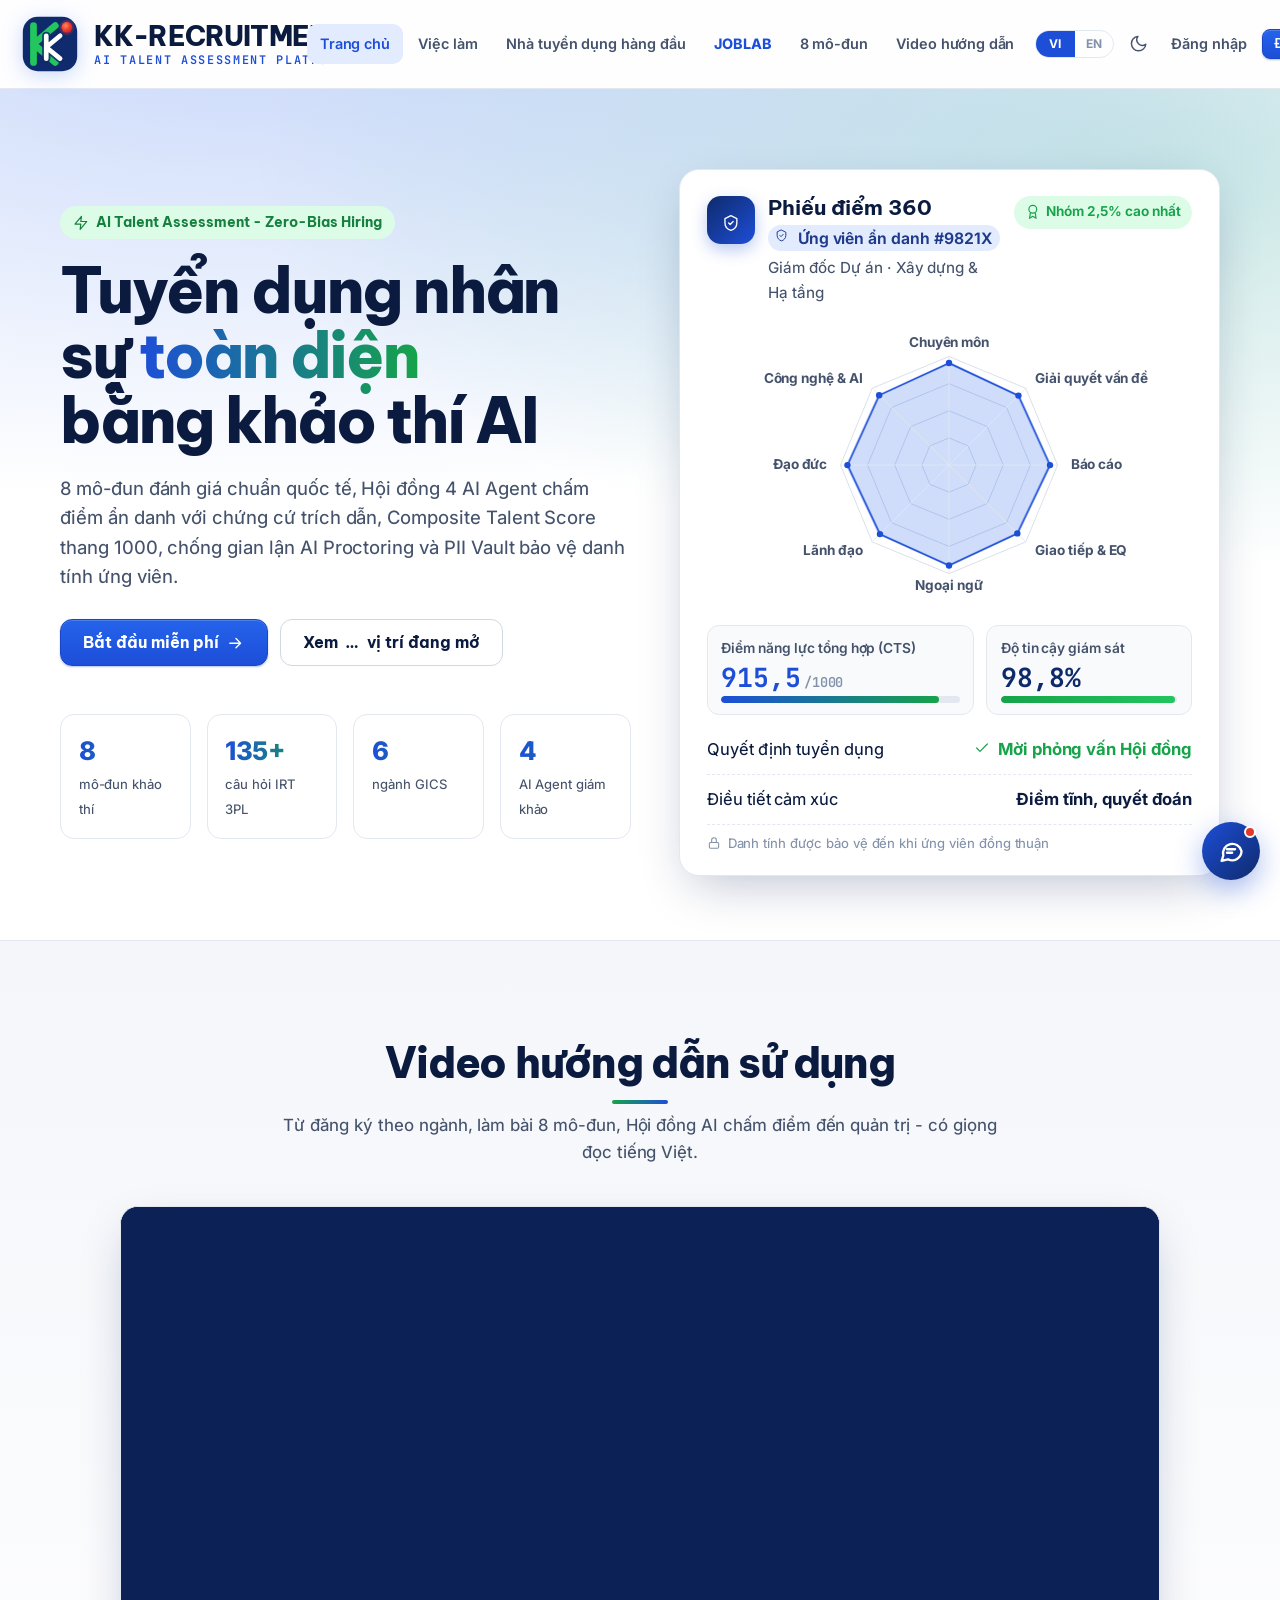
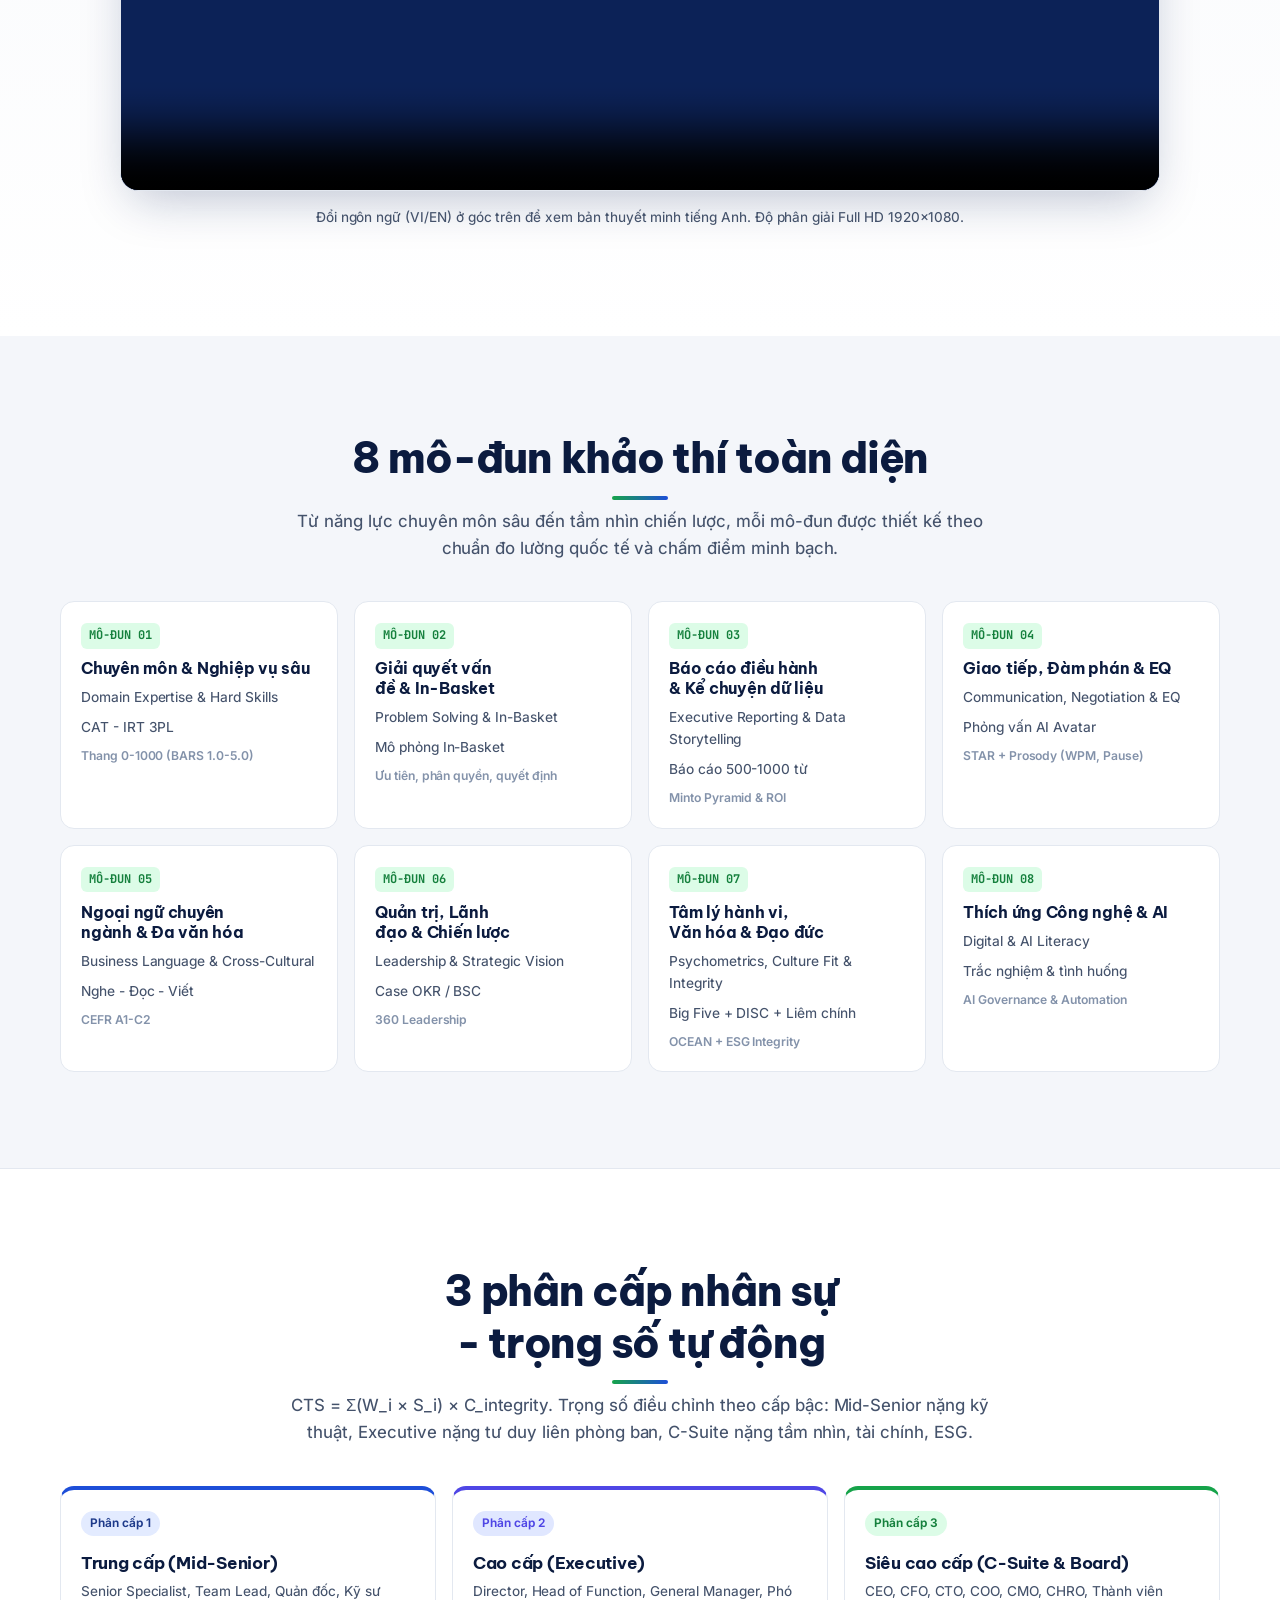
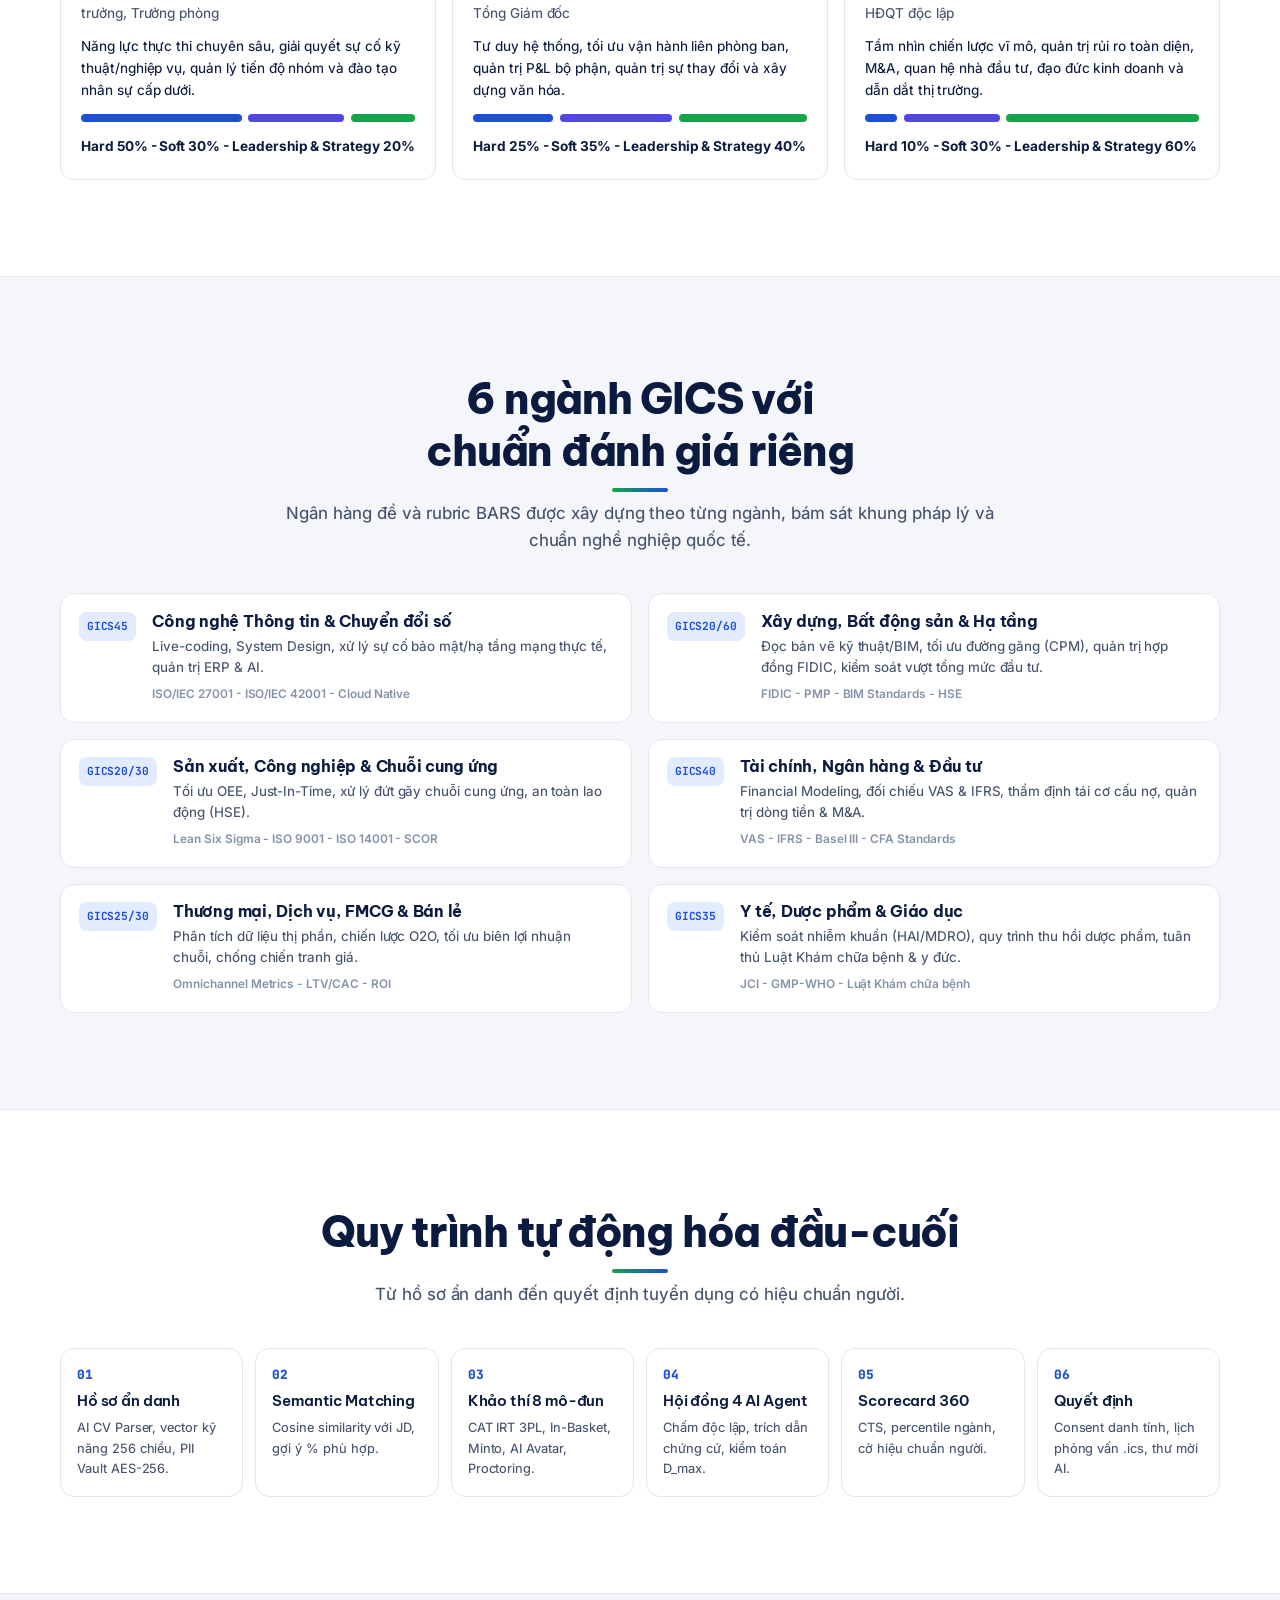
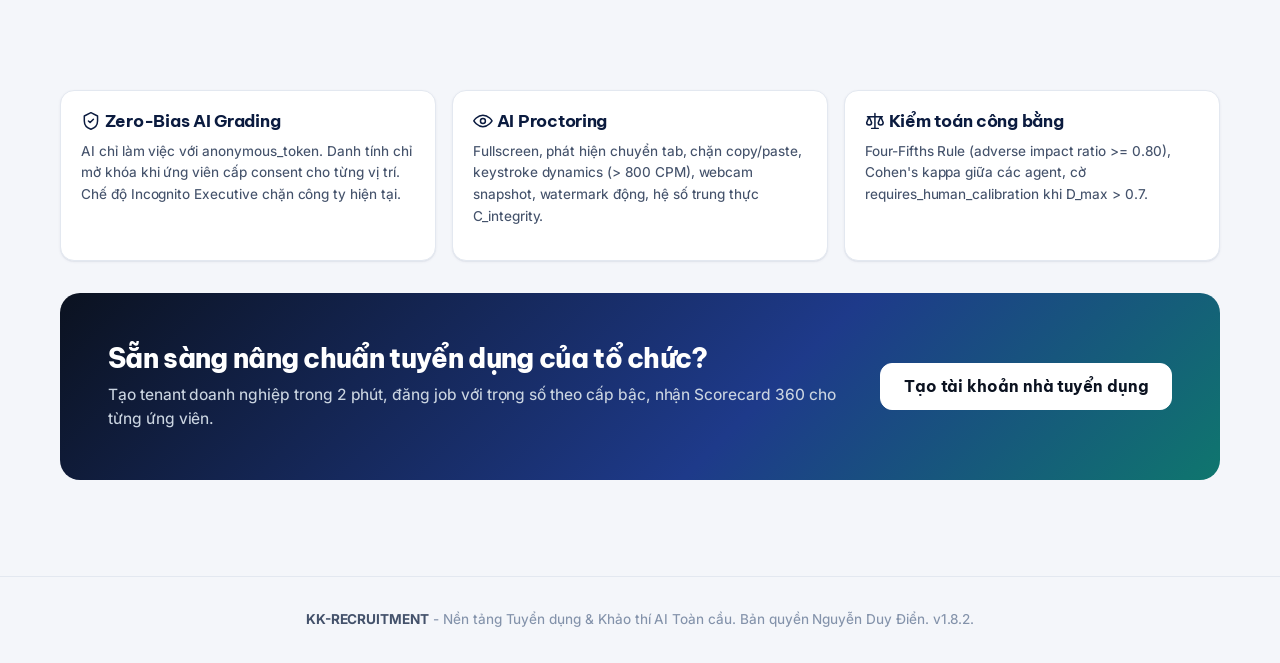
==== index.html @ b4467feb "v1.8.2: Việc làm 3 nguồn, radar 8 mô-đun, biểu đồ/ảnh không bao giờ vỡ, tải nhanh - Trang Việc làm: " ====
<!DOCTYPE html>
<!-- KK-RECRUITMENT v1.8.2 build 2026-11-06T03:45:21.347Z | 46 JS + 2 CSS + 1 vendor | 47599 dòng nguồn | Bản quyền Nguyễn Duy Điển | cloud nhiều tệp -->
<html lang="vi" data-theme="light">
<head>
<meta charset="UTF-8">
<meta name="viewport" content="width=device-width, initial-scale=1">
<meta http-equiv="Content-Security-Policy" content="default-src 'self'; script-src 'self' 'unsafe-inline' blob:; worker-src 'self' blob:; style-src 'self' 'unsafe-inline'; img-src 'self' data: blob: https://www.kk-recruit.net; media-src 'self' blob: mediastream: https://www.kk-recruit.net; connect-src 'self' https: http: wss: ws:; font-src 'self' data:; object-src 'none'; base-uri 'none'; form-action 'none';">
<meta name="description" content="KK-RECRUITMENT - Nền tảng Tuyển dụng & Khảo thí AI Toàn cầu. Bản quyền Nguyễn Duy Điển.">
<meta name="author" content="Nguyễn Duy Điển">
<meta name="kkr-version" content="1.8.2">
<title>KK-RECRUITMENT - Nền tảng Tuyển dụng & Khảo thí AI Toàn cầu</title>
<link rel="icon" href="data:image/svg+xml,%3Csvg xmlns='http://www.w3.org/2000/svg' viewBox='0 0 32 32' fill='none'%3E%3Cdefs%3E%3ClinearGradient id='kkBg' x1='0' y1='0' x2='32' y2='32'%3E%3Cstop stop-color='#0f2a6b'/%3E%3Cstop offset='1' stop-color='#1d4ed8'/%3E%3C/linearGradient%3E%3CradialGradient id='kkSun' cx='0.38' cy='0.35' r='0.75'%3E%3Cstop stop-color='#ff8a5c'/%3E%3Cstop offset='0.55' stop-color='#ef3b2d'/%3E%3Cstop offset='1' stop-color='#c81e1e'/%3E%3C/radialGradient%3E%3C/defs%3E%3Crect x='1.5' y='1.5' width='29' height='29' rx='8' fill='url(#kkBg)'/%3E%3Cpath d='M7.2 6.2v19.6M7.2 16l11.6-9.8M7.2 16l11.6 9.8' stroke='#22c55e' stroke-width='3.6' stroke-linecap='round' stroke-linejoin='round'/%3E%3Cpath d='M14 11.6v12.2M14 17.7l7.4-6.1M14 17.7l7.4 6.1' stroke='#0f2a6b' stroke-width='4.4' stroke-linecap='round' stroke-linejoin='round' opacity='.85'/%3E%3Cpath d='M14 11.6v12.2M14 17.7l7.4-6.1M14 17.7l7.4 6.1' stroke='#fff' stroke-width='2.5' stroke-linecap='round' stroke-linejoin='round'/%3E%3Ccircle cx='25' cy='7.1' r='4.1' fill='#ef4444' opacity='.22'/%3E%3Ccircle cx='25' cy='7.1' r='2.9' fill='url(#kkSun)'/%3E%3C/svg%3E">
<link rel="stylesheet" href="/assets/app.a3b4f06e4b.css">
<link rel="preload" href="/assets/app.ee334ee581.js" as="script" fetchpriority="high">
<script>try{if(localStorage.getItem('kkr_lang')==='en')document.write('<script src="/assets/i18n-en.521ce22bdd.js"><\/script>')}catch(e){}</script>
<link rel="preconnect" href="https://kk-recruit-api.onrender.com" crossorigin>
<script>window.KKR_CONFIG={"apiBase":"https://kk-recruit-api.onrender.com/api/v1","mode":"backend","source":"pages","assets":{"qaReport":"/assets/qa-report.91f6e131a7.js","employersSeed":"/assets/employers-seed.025046af1a.js","i18nEn":"/assets/i18n-en.521ce22bdd.js","chatKb":"/assets/chat-kb.e28611fb3e.js","joblabContent1":"/assets/joblab-c1.07b153739f.js","joblabContent2":"/assets/joblab-c2.8d6e58c849.js","joblabContent3":"/assets/joblab-c3.d9ebfaf2bb.js","joblabContent4":"/assets/joblab-c4.26cecbce0d.js","joblabContent5":"/assets/joblab-c5.33b745aafc.js","joblabContent6":"/assets/joblab-c6.d78e741787.js","joblabContent7":"/assets/joblab-c7.265ba3128a.js","joblabContent8":"/assets/joblab-c8.a3ae18ee99.js","joblabContent9":"/assets/joblab-c9.8425eeb9a4.js","joblabContent10":"/assets/joblab-c10.8e544879b6.js","joblabContent11":"/assets/joblab-c11.11b694db64.js","joblabContent12":"/assets/joblab-c12.7505e57605.js","joblabContent13":"/assets/joblab-c13.b724c5d63d.js","joblabContent14":"/assets/joblab-c14.c4aaebb095.js","joblabContent15":"/assets/joblab-c15.2e968da0a3.js","joblabContent16":"/assets/joblab-c16.6c046c9a1d.js","joblabRoles":{"KK-001":"6527068566","KK-002":"8df0e29f7a","KK-003":"594da3f6a4","KK-004":"367e3afbe9","KK-005":"87c353bb5e","KK-006":"8bc9a9ea8c","KK-007":"bbe7e493cb","KK-008":"c3acbfddba","KK-026":"e951fc34d7","KK-027":"b89bd3f823","KK-028":"f5d825ffe1","KK-029":"74afca624c","KK-030":"1ca0f4e2ac","KK-031":"10b026b8a2","KK-032":"dcde246430","KK-033":"1c922c4220","KK-061":"5c98609e1c","KK-062":"c83ab15de8","KK-063":"184600c5f2","KK-064":"ecc255a81d","KK-065":"b7d653e845","KK-066":"6517a6306b","KK-067":"3dd46e958f","KK-111":"696bf3f8d7","KK-112":"5cef809420","KK-113":"cd05e99881","KK-114":"c3812c0e56","KK-115":"8da9ab3e3d","KK-116":"98fe706f24","KK-141":"4ad80651c9","KK-142":"e559f2c6f2","KK-143":"b92099723f","KK-144":"b1b45fb1a8","KK-145":"44cbe123fc","KK-146":"1c2434760d","KK-171":"70086ad8b9","KK-172":"08daf2a109","KK-173":"db02925aae","KK-174":"d1fff52751","KK-175":"55b69203d3","KK-176":"e516776be4","KK-177":"7df83b5592","KK-201":"7be248322d","KK-202":"ffad5ab657","KK-203":"ed46f242c5","KK-204":"10444682f6","KK-205":"35a197dee9","KK-206":"4add9fffd5","KK-231":"047b0dc19d","KK-232":"a0b5bf6ab4","KK-233":"9ec3dba65f","KK-234":"a3316f8b44","KK-235":"67a23fe37d","KK-236":"274efe8912","KK-237":"2d6eb83995","KK-238":"f87a5b71b9","KK-286":"96252b9989","KK-287":"7eff0b2be2","KK-288":"8b0152379f","KK-289":"eaa7fb2a43","KK-290":"1ca563f61c","KK-291":"364a236efb","KK-292":"476f0ce399","KK-331":"a48c651094","KK-332":"35af84d6c9","KK-333":"4f2a2a2f4a","KK-334":"6207a2f5c3","KK-335":"3fbf2cdb57","KK-336":"78622ef59c","KK-337":"5325c75767","KK-376":"d4c2889dee","KK-377":"0c3f46ace5","KK-378":"e6db94f3df","KK-379":"b808139f5d","KK-380":"bdf978af43","KK-381":"4f96f621c4","KK-382":"57ab84018a","KK-416":"3ba7345363","KK-417":"d57a07627c","KK-418":"215396f4a3","KK-419":"ae02b35e81","KK-420":"decf72b469","KK-421":"dc2feee116","KK-422":"5090988461","KK-461":"3e6602edf5","KK-462":"18c6046b11","KK-463":"b6a0a9d490","KK-464":"d2302474a3","KK-465":"62bacb9aca","KK-466":"7a6dbfe2d3","KK-467":"a1845c203f","KK-501":"be734dd805","KK-502":"268e62bfe2","KK-503":"6a53c2a383","KK-504":"ff43264897","KK-505":"655ceeee79","KK-506":"c616c821dc","KK-507":"91b1471875","KK-536":"ab498a544f","KK-537":"9c74bf0d33","KK-538":"24654a42c6","KK-539":"7a2100f841","KK-540":"502339420e","KK-541":"d0ccb15a15","KK-542":"e5d1653fed","KK-581":"b52c525b8e","KK-582":"08bdf0c68e","KK-583":"156211cc56","KK-584":"18600df0c3","KK-585":"2ae6437e07","KK-586":"b86bc0ab31","KK-587":"cdc892615b","KK-588":"5ad4967b0a","KK-631":"200199045f","KK-632":"0755a21b78","KK-633":"84130bebe4","KK-634":"3bd4f1dc65","KK-635":"adf83a01e4","KK-636":"13d78e29d8","KK-637":"1897b6abc4","KK-638":"48be8b3f10","KK-639":"69c560662f","KK-640":"2fc1224452","KK-641":"8686b3e0db","KK-642":"6580be3041","KK-711":"b2cd364eee","KK-712":"9df81bf75c","KK-713":"5b33f23d26","KK-714":"279e6c8868","KK-715":"1db463db21","KK-716":"d8d100455f","KK-717":"b84418a96c","KK-718":"060cff5a30","KK-719":"f8a9aa7c93","KK-720":"78b4485fab","KK-721":"baac1aaf29","KK-722":"c93a0caaee","KK-791":"4abe69cb16","KK-792":"6fd6617ea2","KK-793":"71eb504150","KK-794":"9798a82a8e","KK-795":"ceeb4db8ff","KK-796":"10efa2c37c","KK-797":"1168ad7ca8","KK-798":"b65b37c580","KK-799":"d4a10c77f1","KK-800":"d6e89950d2","KK-801":"3d402e3ba3","KK-866":"e15b04cf14","KK-867":"0d4f53884e","KK-868":"38b82bf921","KK-869":"2812ef5215","KK-870":"1533335e6f","KK-871":"a95fb604b1","KK-872":"c457b3aaee","KK-873":"1e838e96f2","KK-874":"c1d9511352","KK-875":"0ad3982ad2","KK-876":"3380d2c107","KK-936":"5e73e89bba","KK-937":"c567517e2a","KK-938":"438b0e2a27","KK-939":"593f6b369d","KK-940":"5c68f99c86","KK-941":"4a477924fc","KK-942":"89399fbc03","KK-943":"1c9a7c4712","KK-944":"96b5f2a1e9","KK-945":"3885767309","KK-951":"6bcfec1e0c","KK-952":"c4d6568ba6","KK-953":"1801c887bb","KK-954":"6a42b5f992","KK-955":"7cb6188423","KK-956":"5ce33db04e","KK-957":"4521002944","KK-958":"d69b262577","KK-963":"36b49046d0","KK-964":"472bf0646b","KK-965":"5f5877645a","KK-966":"6e5b41d3f5","KK-967":"27052b170b","KK-968":"c19c03771c","KK-969":"da1dccaad3","KK-970":"608e3cdfd4","KK-975":"d8d772a757","KK-976":"645e03f8b8","KK-977":"20589e7d43","KK-978":"ac02c66213","KK-979":"151348a075","KK-980":"1ef57dd6be","KK-981":"31d79c7ebc","KK-982":"fa34c8940c","KK-987":"4a15000aac","KK-988":"559e4f5d79","KK-989":"83e5a1d837","KK-990":"0edf4d7987","KK-991":"35ceac3fea","KK-992":"5cfadd194f","KK-993":"500ff4de4f"},"livekit":"/assets/livekit.bf9c741028.js"}};</script>
</head>
<body>
<div id="app" data-prerender="vi"><header class="pub-header"><div class="inner"><a class="brand" href="#/"><svg viewBox="0 0 32 32" fill="none"><defs><linearGradient id="kkBg" x1="0" y1="0" x2="32" y2="32"><stop stop-color="#0f2a6b"></stop><stop offset="1" stop-color="#1d4ed8"></stop></linearGradient><radialGradient id="kkSun" cx="0.38" cy="0.35" r="0.75"><stop stop-color="#ff8a5c"></stop><stop offset="0.55" stop-color="#ef3b2d"></stop><stop offset="1" stop-color="#c81e1e"></stop></radialGradient></defs><rect x="1.5" y="1.5" width="29" height="29" rx="8" fill="url(#kkBg)"></rect><path d="M7.2 6.2v19.6M7.2 16l11.6-9.8M7.2 16l11.6 9.8" stroke="#22c55e" stroke-width="3.6" stroke-linecap="round" stroke-linejoin="round"></path><path d="M14 11.6v12.2M14 17.7l7.4-6.1M14 17.7l7.4 6.1" stroke="#0f2a6b" stroke-width="4.4" stroke-linecap="round" stroke-linejoin="round" opacity=".85"></path><path d="M14 11.6v12.2M14 17.7l7.4-6.1M14 17.7l7.4 6.1" stroke="#fff" stroke-width="2.5" stroke-linecap="round" stroke-linejoin="round"></path><circle cx="25" cy="7.1" r="4.1" fill="#ef4444" opacity=".22"></circle><circle cx="25" cy="7.1" r="2.9" fill="url(#kkSun)"></circle></svg><span>KK-RECRUITMENT<small>AI Talent Assessment Platform</small></span></a>
    <nav class="pub-nav"><a href="#/" data-nav="/" class="active">Trang chủ</a><a href="#/jobs" data-nav="/jobs">Việc làm</a><a href="#/employers" data-nav="/employers" class="hide-m">Nhà tuyển dụng hàng đầu</a><a href="#/joblab" data-nav="/joblab" class="pub-joblab">JOBLAB</a><a href="#/#modules" class="hide-m">8 mô-đun</a><a href="#/#guide" class="hide-m">Video hướng dẫn</a><span class="lang-toggle"><button class="active" data-lang="vi">VI</button><button class="" data-lang="en">EN</button></span><button class="icon-btn" id="theme-toggle" title="Giao diện"><svg viewBox="0 0 24 24"><path d="M21 12.8A9 9 0 1 1 11.2 3a7 7 0 0 0 9.8 9.8z"></path></svg></button><a href="#/login" data-nav="/login">Đăng nhập</a><a class="btn primary sm" href="#/register">Đăng ký</a></nav></div></header>
    <main class="pub-main" id="page"><section class="hero"><div class="container">
      <div><span class="eyebrow"><span class="ico "><svg viewBox="0 0 24 24"><path d="M13 2L3 14h9l-1 8 10-12h-9z"></path></svg></span> AI Talent Assessment - Zero-Bias Hiring</span>
        <h1>Tuyển dụng nhân sự <span>toàn diện</span> bằng khảo thí AI</h1>
        <p class="lead">8 mô-đun đánh giá chuẩn quốc tế, Hội đồng 4 AI Agent chấm điểm ẩn danh với chứng cứ trích dẫn, Composite Talent Score thang 1000, chống gian lận AI Proctoring và PII Vault bảo vệ danh tính ứng viên.</p>
        <div class="row"><a class="btn primary lg" href="#/register">Bắt đầu miễn phí <span class="ico "><svg viewBox="0 0 24 24"><path d="M5 12h14M13 6l6 6-6 6"></path></svg></span></a><a class="btn lg" href="#/jobs" id="ld-jobs-btn">Xem việc làm từ <em id="ld-jobs-n" class="ld-n">100</em> nhà tuyển dụng</a></div>
        <div class="stats-strip"><div class="stat"><b>8</b><span>mô-đun khảo thí</span></div><div class="stat"><b><em id="ld-items-n" class="ld-n">135</em>+</b><span>câu hỏi IRT 3PL</span></div><div class="stat"><b>6</b><span>ngành GICS</span></div><div class="stat"><b>4</b><span>AI Agent giám khảo</span></div></div></div>
      <div class="hero-visual"><div class="hero-card hc2">
        <div class="hc-head"><span class="hc-av"><span class="ico "><svg viewBox="0 0 24 24"><path d="M12 2l8 4v6c0 5-3.5 8.5-8 10-4.5-1.5-8-5-8-10V6z"></path><path d="M9 12l2 2 4-4"></path></svg></span></span><div class="hc-id"><b>Phiếu điểm 360</b><span class="hc-who"><span class="anon-tag" title="Mã ẩn danh (bảo vệ danh tính): CAND_ANON_9821X"><span class="ico"><svg viewBox="0 0 24 24"><path d="M12 2l8 4v6c0 5-3.5 8.5-8 10-4.5-1.5-8-5-8-10V6z"></path><path d="M9 12l2 2 4-4"></path></svg></span>Ứng viên ẩn danh #9821X</span></span><span class="hc-role">Giám đốc Dự án · Xây dựng &amp; Hạ tầng</span></div><span class="badge green hc-top"><span class="ico "><svg viewBox="0 0 24 24"><circle cx="12" cy="8" r="6"></circle><path d="M8.2 13.9L7 22l5-3 5 3-1.2-8.1"></path></svg></span> Nhóm 2,5% cao nhất</span></div>
        <div class="hc-radar"><svg class="radar" viewBox="-68 -23 476 385" width="100%" role="img"><polygon class="grid" points="170,136 194,146 204,170 194,194 170,204 146,194 136,170 146,146"></polygon><polygon class="grid" points="170,102 218.1,121.9 238,170 218.1,218.1 170,238 121.9,218.1 102,170 121.9,121.9"></polygon><polygon class="grid" points="170,68 242.1,97.9 272,170 242.1,242.1 170,272 97.9,242.1 68,170 97.9,97.9"></polygon><polygon class="grid" points="170,34 266.2,73.8 306,170 266.2,266.2 170,306 73.8,266.2 34,170 73.8,73.8"></polygon><polygon class="area" style="transform-origin:170px 170px" points="170,42.2 257,83 296.5,170 255.6,255.6 170,295.8 83.5,256.5 42.8,170 82.5,82.5"></polygon><g class="rx" tabindex="0" style="--d:0ms" aria-label="Chuyên môn: 940"><title>Chuyên môn: 940 / 1000</title><line class="axis" x1="170" y1="170" x2="170" y2="34"></line><circle class="halo" cx="170" cy="42.2" r="4"></circle><circle class="dot" cx="170" cy="42.2" r="4"></circle><text class="lbl" x="170" y="17.7" text-anchor="middle" dominant-baseline="middle">Chuyên môn</text><text class="val" x="170" y="31.2" text-anchor="middle">940</text></g><g class="rx" tabindex="0" style="--d:70ms" aria-label="Giải quyết vấn đề: 905"><title>Giải quyết vấn đề: 905 / 1000</title><line class="axis" x1="170" y1="170" x2="266.2" y2="73.8"></line><circle class="halo" cx="257" cy="83" r="4"></circle><circle class="dot" cx="257" cy="83" r="4"></circle><text class="lbl" x="277.7" y="62.3" text-anchor="start" dominant-baseline="middle">Giải quyết vấn đề</text><text class="val" x="257" y="72" text-anchor="middle">905</text></g><g class="rx" tabindex="0" style="--d:140ms" aria-label="Báo cáo: 930"><title>Báo cáo: 930 / 1000</title><line class="axis" x1="170" y1="170" x2="306" y2="170"></line><circle class="halo" cx="296.5" cy="170" r="4"></circle><circle class="dot" cx="296.5" cy="170" r="4"></circle><text class="lbl" x="322.3" y="170" text-anchor="start" dominant-baseline="middle">Báo cáo</text><text class="val" x="296.5" y="159" text-anchor="middle">930</text></g><g class="rx" tabindex="0" style="--d:210ms" aria-label="Giao tiếp &amp; EQ: 890"><title>Giao tiếp &amp; EQ: 890 / 1000</title><line class="axis" x1="170" y1="170" x2="266.2" y2="266.2"></line><circle class="halo" cx="255.6" cy="255.6" r="4"></circle><circle class="dot" cx="255.6" cy="255.6" r="4"></circle><text class="lbl" x="277.7" y="277.7" text-anchor="start" dominant-baseline="middle">Giao tiếp &amp; EQ</text><text class="val" x="255.6" y="244.6" text-anchor="middle">890</text></g><g class="rx" tabindex="0" style="--d:280ms" aria-label="Ngoại ngữ: 925"><title>Ngoại ngữ: 925 / 1000</title><line class="axis" x1="170" y1="170" x2="170" y2="306"></line><circle class="halo" cx="170" cy="295.8" r="4"></circle><circle class="dot" cx="170" cy="295.8" r="4"></circle><text class="lbl" x="170" y="322.3" text-anchor="middle" dominant-baseline="middle">Ngoại ngữ</text><text class="val" x="170" y="284.8" text-anchor="middle">925</text></g><g class="rx" tabindex="0" style="--d:350ms" aria-label="Lãnh đạo: 900"><title>Lãnh đạo: 900 / 1000</title><line class="axis" x1="170" y1="170" x2="73.8" y2="266.2"></line><circle class="halo" cx="83.5" cy="256.5" r="4"></circle><circle class="dot" cx="83.5" cy="256.5" r="4"></circle><text class="lbl" x="62.3" y="277.7" text-anchor="end" dominant-baseline="middle">Lãnh đạo</text><text class="val" x="83.5" y="245.5" text-anchor="middle">900</text></g><g class="rx" tabindex="0" style="--d:420ms" aria-label="Đạo đức: 935"><title>Đạo đức: 935 / 1000</title><line class="axis" x1="170" y1="170" x2="34" y2="170"></line><circle class="halo" cx="42.8" cy="170" r="4"></circle><circle class="dot" cx="42.8" cy="170" r="4"></circle><text class="lbl" x="17.7" y="170" text-anchor="end" dominant-baseline="middle">Đạo đức</text><text class="val" x="42.8" y="159" text-anchor="middle">935</text></g><g class="rx" tabindex="0" style="--d:490ms" aria-label="Công nghệ &amp; AI: 910"><title>Công nghệ &amp; AI: 910 / 1000</title><line class="axis" x1="170" y1="170" x2="73.8" y2="73.8"></line><circle class="halo" cx="82.5" cy="82.5" r="4"></circle><circle class="dot" cx="82.5" cy="82.5" r="4"></circle><text class="lbl" x="62.3" y="62.3" text-anchor="end" dominant-baseline="middle">Công nghệ &amp; AI</text><text class="val" x="82.5" y="71.5" text-anchor="middle">910</text></g></svg></div>
        <div class="hc-kpis">
          <div class="hc-kpi main"><span>Điểm năng lực tổng hợp (CTS)</span><b>915,5<small>/1000</small></b><i class="hc-bar"><em style="width:91.55%"></em></i></div>
          <div class="hc-kpi"><span>Độ tin cậy giám sát</span><b>98,8%</b><i class="hc-bar ok"><em style="width:98.8%"></em></i></div>
        </div>
        <div class="mini-row"><span>Quyết định tuyển dụng</span><b class="hc-chip"><span class="ico "><svg viewBox="0 0 24 24"><path d="M20 6L9 17l-5-5"></path></svg></span> Mời phỏng vấn Hội đồng</b></div>
        <div class="mini-row"><span>Điều tiết cảm xúc</span><b>Điềm tĩnh, quyết đoán</b></div>
        <div class="hc-foot"><span class="ico "><svg viewBox="0 0 24 24"><rect x="4" y="11" width="16" height="10" rx="2"></rect><path d="M8 11V7a4 4 0 0 1 8 0v4"></path></svg></span> Danh tính được bảo vệ đến khi ứng viên đồng thuận</div></div></div></div></section>
    <section class="section guide-sec" id="guide"><div class="container"><div class="section-head"><h2>Video hướng dẫn sử dụng</h2><p>Từ đăng ký theo ngành, làm bài 8 mô-đun, Hội đồng AI chấm điểm đến quản trị - có giọng đọc tiếng Việt.</p></div>
      <div class="guide-video"><video controls="" preload="none" playsinline="" poster="https://www.kk-recruit.net/videos/kk-guide-poster-vi.jpg" src="https://www.kk-recruit.net/videos/kk-recruitment-guide-vi.mp4"></video></div>
      <p class="small muted center mt">Đổi ngôn ngữ (VI/EN) ở góc trên để xem bản thuyết minh tiếng Anh. Độ phân giải Full HD 1920x1080.</p></div></section>
    <section class="section" id="modules"><div class="container"><div class="section-head"><h2>8 mô-đun khảo thí toàn diện</h2><p>Từ năng lực chuyên môn sâu đến tầm nhìn chiến lược, mỗi mô-đun được thiết kế theo chuẩn đo lường quốc tế và chấm điểm minh bạch.</p></div>
      <div class="grid c4"><div class="module-card"><span class="num">MÔ-ĐUN 01</span><h3>Chuyên môn &amp; Nghiệp vụ sâu</h3><p>Domain Expertise &amp; Hard Skills</p><p>CAT - IRT 3PL</p><div class="meta">Thang 0-1000 (BARS 1.0-5.0)</div></div><div class="module-card"><span class="num">MÔ-ĐUN 02</span><h3>Giải quyết vấn đề &amp; In-Basket</h3><p>Problem Solving &amp; In-Basket</p><p>Mô phỏng In-Basket</p><div class="meta">Ưu tiên, phân quyền, quyết định</div></div><div class="module-card"><span class="num">MÔ-ĐUN 03</span><h3>Báo cáo điều hành &amp; Kể chuyện dữ liệu</h3><p>Executive Reporting &amp; Data Storytelling</p><p>Báo cáo 500-1000 từ</p><div class="meta">Minto Pyramid &amp; ROI</div></div><div class="module-card"><span class="num">MÔ-ĐUN 04</span><h3>Giao tiếp, Đàm phán &amp; EQ</h3><p>Communication, Negotiation &amp; EQ</p><p>Phỏng vấn AI Avatar</p><div class="meta">STAR + Prosody (WPM, Pause)</div></div><div class="module-card"><span class="num">MÔ-ĐUN 05</span><h3>Ngoại ngữ chuyên ngành &amp; Đa văn hóa</h3><p>Business Language &amp; Cross-Cultural</p><p>Nghe - Đọc - Viết</p><div class="meta">CEFR A1-C2</div></div><div class="module-card"><span class="num">MÔ-ĐUN 06</span><h3>Quản trị, Lãnh đạo &amp; Chiến lược</h3><p>Leadership &amp; Strategic Vision</p><p>Case OKR / BSC</p><div class="meta">360 Leadership</div></div><div class="module-card"><span class="num">MÔ-ĐUN 07</span><h3>Tâm lý hành vi, Văn hóa &amp; Đạo đức</h3><p>Psychometrics, Culture Fit &amp; Integrity</p><p>Big Five + DISC + Liêm chính</p><div class="meta">OCEAN + ESG Integrity</div></div><div class="module-card"><span class="num">MÔ-ĐUN 08</span><h3>Thích ứng Công nghệ &amp; AI</h3><p>Digital &amp; AI Literacy</p><p>Trắc nghiệm &amp; tình huống</p><div class="meta">AI Governance &amp; Automation</div></div></div></div></section>
    <section class="section alt"><div class="container"><div class="section-head"><h2>3 phân cấp nhân sự - trọng số tự động</h2><p>CTS = Σ(W_i × S_i) × C_integrity. Trọng số điều chỉnh theo cấp bậc: Mid-Senior nặng kỹ thuật, Executive nặng tư duy liên phòng ban, C-Suite nặng tầm nhìn, tài chính, ESG.</p></div>
      <div class="grid c3"><div class="tier-card t1"><span class="badge blue">Phân cấp 1</span><h3 class="mt">Trung cấp (Mid-Senior)</h3><p class="small muted">Senior Specialist, Team Lead, Quản đốc, Kỹ sư trưởng, Trưởng phòng</p><p class="small">Năng lực thực thi chuyên sâu, giải quyết sự cố kỹ thuật/nghiệp vụ, quản lý tiến độ nhóm và đào tạo nhân sự cấp dưới.</p><div class="mix"><span class="h" style="flex:50"></span><span class="s" style="flex:30"></span><span class="l" style="flex:20"></span></div><b class="small">Hard 50% - Soft 30% - Leadership &amp; Strategy 20%</b></div><div class="tier-card t2"><span class="badge indigo">Phân cấp 2</span><h3 class="mt">Cao cấp (Executive)</h3><p class="small muted">Director, Head of Function, General Manager, Phó Tổng Giám đốc</p><p class="small">Tư duy hệ thống, tối ưu vận hành liên phòng ban, quản trị P&amp;L bộ phận, quản trị sự thay đổi và xây dựng văn hóa.</p><div class="mix"><span class="h" style="flex:25"></span><span class="s" style="flex:35"></span><span class="l" style="flex:40"></span></div><b class="small">Hard 25% - Soft 35% - Leadership &amp; Strategy 40%</b></div><div class="tier-card t3"><span class="badge teal">Phân cấp 3</span><h3 class="mt">Siêu cao cấp (C-Suite &amp; Board)</h3><p class="small muted">CEO, CFO, CTO, COO, CMO, CHRO, Thành viên HĐQT độc lập</p><p class="small">Tầm nhìn chiến lược vĩ mô, quản trị rủi ro toàn diện, M&amp;A, quan hệ nhà đầu tư, đạo đức kinh doanh và dẫn dắt thị trường.</p><div class="mix"><span class="h" style="flex:10"></span><span class="s" style="flex:30"></span><span class="l" style="flex:60"></span></div><b class="small">Hard 10% - Soft 30% - Leadership &amp; Strategy 60%</b></div></div></div></section>
    <section class="section"><div class="container"><div class="section-head"><h2>6 ngành GICS với chuẩn đánh giá riêng</h2><p>Ngân hàng đề và rubric BARS được xây dựng theo từng ngành, bám sát khung pháp lý và chuẩn nghề nghiệp quốc tế.</p></div>
      <div class="grid c2"><div class="industry-card"><span class="code">GICS45</span><div><h3>Công nghệ Thông tin &amp; Chuyển đổi số</h3><p>Live-coding, System Design, xử lý sự cố bảo mật/hạ tầng mạng thực tế, quản trị ERP &amp; AI.</p><div class="std">ISO/IEC 27001 - ISO/IEC 42001 - Cloud Native</div></div></div><div class="industry-card"><span class="code">GICS20/60</span><div><h3>Xây dựng, Bất động sản &amp; Hạ tầng</h3><p>Đọc bản vẽ kỹ thuật/BIM, tối ưu đường găng (CPM), quản trị hợp đồng FIDIC, kiểm soát vượt tổng mức đầu tư.</p><div class="std">FIDIC - PMP - BIM Standards - HSE</div></div></div><div class="industry-card"><span class="code">GICS20/30</span><div><h3>Sản xuất, Công nghiệp &amp; Chuỗi cung ứng</h3><p>Tối ưu OEE, Just-In-Time, xử lý đứt gãy chuỗi cung ứng, an toàn lao động (HSE).</p><div class="std">Lean Six Sigma - ISO 9001 - ISO 14001 - SCOR</div></div></div><div class="industry-card"><span class="code">GICS40</span><div><h3>Tài chính, Ngân hàng &amp; Đầu tư</h3><p>Financial Modeling, đối chiếu VAS &amp; IFRS, thẩm định tái cơ cấu nợ, quản trị dòng tiền &amp; M&amp;A.</p><div class="std">VAS - IFRS - Basel III - CFA Standards</div></div></div><div class="industry-card"><span class="code">GICS25/30</span><div><h3>Thương mại, Dịch vụ, FMCG &amp; Bán lẻ</h3><p>Phân tích dữ liệu thị phần, chiến lược O2O, tối ưu biên lợi nhuận chuỗi, chống chiến tranh giá.</p><div class="std">Omnichannel Metrics - LTV/CAC - ROI</div></div></div><div class="industry-card"><span class="code">GICS35</span><div><h3>Y tế, Dược phẩm &amp; Giáo dục</h3><p>Kiểm soát nhiễm khuẩn (HAI/MDRO), quy trình thu hồi dược phẩm, tuân thủ Luật Khám chữa bệnh &amp; y đức.</p><div class="std">JCI - GMP-WHO - Luật Khám chữa bệnh</div></div></div></div></div></section>
    <section class="section alt"><div class="container"><div class="section-head"><h2>Quy trình tự động hóa đầu-cuối</h2><p>Từ hồ sơ ẩn danh đến quyết định tuyển dụng có hiệu chuẩn người.</p></div>
      <div class="steps"><div class="step"><h4>Hồ sơ ẩn danh</h4><p>AI CV Parser, vector kỹ năng 256 chiều, PII Vault AES-256.</p></div><div class="step"><h4>Semantic Matching</h4><p>Cosine similarity với JD, gợi ý % phù hợp.</p></div><div class="step"><h4>Khảo thí 8 mô-đun</h4><p>CAT IRT 3PL, In-Basket, Minto, AI Avatar, Proctoring.</p></div><div class="step"><h4>Hội đồng 4 AI Agent</h4><p>Chấm độc lập, trích dẫn chứng cứ, kiểm toán D_max.</p></div><div class="step"><h4>Scorecard 360</h4><p>CTS, percentile ngành, cờ hiệu chuẩn người.</p></div><div class="step"><h4>Quyết định</h4><p>Consent danh tính, lịch phỏng vấn .ics, thư mời AI.</p></div></div></div></section>
    <section class="section"><div class="container"><div class="grid c3"><div class="card"><h3><span class="ico "><svg viewBox="0 0 24 24"><path d="M12 2l8 4v6c0 5-3.5 8.5-8 10-4.5-1.5-8-5-8-10V6z"></path><path d="M9 12l2 2 4-4"></path></svg></span> Zero-Bias AI Grading</h3><p class="small muted">AI chỉ làm việc với anonymous_token. Danh tính chỉ mở khóa khi ứng viên cấp consent cho từng vị trí. Chế độ Incognito Executive chặn công ty hiện tại.</p></div><div class="card"><h3><span class="ico "><svg viewBox="0 0 24 24"><path d="M1 12s4-7 11-7 11 7 11 7-4 7-11 7S1 12 1 12z"></path><circle cx="12" cy="12" r="3"></circle></svg></span> AI Proctoring</h3><p class="small muted">Fullscreen, phát hiện chuyển tab, chặn copy/paste, keystroke dynamics (&gt; 800 CPM), webcam snapshot, watermark động, hệ số trung thực C_integrity.</p></div><div class="card"><h3><span class="ico "><svg viewBox="0 0 24 24"><path d="M12 3v18M3 7h18M5 7l-3 7a3 3 0 0 0 6 0L5 7zM19 7l-3 7a3 3 0 0 0 6 0l-3-7M8 21h8"></path></svg></span> Kiểm toán công bằng</h3><p class="small muted">Four-Fifths Rule (adverse impact ratio &gt;= 0.80), Cohen's kappa giữa các agent, cờ requires_human_calibration khi D_max &gt; 0.7.</p></div></div>
      <div class="cta mt2"><div><h2>Sẵn sàng nâng chuẩn tuyển dụng của tổ chức?</h2><p>Tạo tenant doanh nghiệp trong 2 phút, đăng job với trọng số theo cấp bậc, nhận Scorecard 360 cho từng ứng viên.</p></div><a class="btn lg" href="#/register">Tạo tài khoản nhà tuyển dụng</a></div></div></section></main>
    <footer class="pub-footer"><b>KK-RECRUITMENT</b> - Nền tảng Tuyển dụng &amp; Khảo thí AI Toàn cầu. Bản quyền Nguyễn Duy Điển. v1.8.2.</footer></div>
<script>(function(){try{var d=document.documentElement,t=localStorage.getItem('kkr_theme');if(t)d.setAttribute('data-theme',t);var h=location.hash||'',l=localStorage.getItem('kkr_lang')||'vi';if((h&&h!=='#'&&h!=='#/'&&h.indexOf('#/?')!==0)||l!=='vi'||location.pathname.length>1){var a=document.getElementById('app');a.removeAttribute('data-prerender');a.innerHTML="<div class=\"loader-wrap\"><div class=\"loader-box\"><div class=\"spinner\"></div><div class=\"loader-msg\">Đang khởi động KK-RECRUITMENT... / Starting KK-RECRUITMENT...</div></div></div>";}}catch(e){}})();</script>
<noscript><div class="container narrow"><div class="card"><h2>Cần bật JavaScript / JavaScript required</h2><p>KK-RECRUITMENT là ứng dụng web chạy hoàn toàn trên trình duyệt. KK-RECRUITMENT runs entirely in your browser.</p></div></div></noscript>

<script src="/assets/app.ee334ee581.js" fetchpriority="high"></script>
<script>if('serviceWorker' in navigator&&location.protocol==='https:')addEventListener('load',function(){navigator.serviceWorker.register('/sw.js').catch(function(){})});</script>
</body>
</html>
---- assets/app.a3b4f06e4b.css ----
@font-face{font-family:Be Vietnam Pro;font-style:normal;font-display:swap;font-weight:500;src:url(fonts/f0.86341610cb.woff2) format("woff2");unicode-range:U+0102-0103,U+0110-0111,U+0128-0129,U+0168-0169,U+01A0-01A1,U+01AF-01B0,U+0300-0301,U+0303-0304,U+0308-0309,U+0323,U+0329,U+1EA0-1EF9,U+20AB}@font-face{font-family:Be Vietnam Pro;font-style:normal;font-display:swap;font-weight:500;src:url(fonts/f1.b621f77d35.woff2) format("woff2");unicode-range:U+0000-00FF,U+0131,U+0152-0153,U+02BB-02BC,U+02C6,U+02DA,U+02DC,U+0304,U+0308,U+0329,U+2000-206F,U+20AC,U+2122,U+2191,U+2193,U+2212,U+2215,U+FEFF,U+FFFD}@font-face{font-family:Be Vietnam Pro;font-style:normal;font-display:swap;font-weight:600;src:url(fonts/f2.97658c6f9a.woff2) format("woff2");unicode-range:U+0102-0103,U+0110-0111,U+0128-0129,U+0168-0169,U+01A0-01A1,U+01AF-01B0,U+0300-0301,U+0303-0304,U+0308-0309,U+0323,U+0329,U+1EA0-1EF9,U+20AB}@font-face{font-family:Be Vietnam Pro;font-style:normal;font-display:swap;font-weight:600;src:url(fonts/f3.9503dec2a7.woff2) format("woff2");unicode-range:U+0000-00FF,U+0131,U+0152-0153,U+02BB-02BC,U+02C6,U+02DA,U+02DC,U+0304,U+0308,U+0329,U+2000-206F,U+20AC,U+2122,U+2191,U+2193,U+2212,U+2215,U+FEFF,U+FFFD}@font-face{font-family:Be Vietnam Pro;font-style:normal;font-display:swap;font-weight:700;src:url(fonts/f4.4f58af2d1c.woff2) format("woff2");unicode-range:U+0102-0103,U+0110-0111,U+0128-0129,U+0168-0169,U+01A0-01A1,U+01AF-01B0,U+0300-0301,U+0303-0304,U+0308-0309,U+0323,U+0329,U+1EA0-1EF9,U+20AB}@font-face{font-family:Be Vietnam Pro;font-style:normal;font-display:swap;font-weight:700;src:url(fonts/f5.a193dd8769.woff2) format("woff2");unicode-range:U+0000-00FF,U+0131,U+0152-0153,U+02BB-02BC,U+02C6,U+02DA,U+02DC,U+0304,U+0308,U+0329,U+2000-206F,U+20AC,U+2122,U+2191,U+2193,U+2212,U+2215,U+FEFF,U+FFFD}@font-face{font-family:Be Vietnam Pro;font-style:normal;font-display:swap;font-weight:800;src:url(fonts/f6.26b241d1d5.woff2) format("woff2");unicode-range:U+0102-0103,U+0110-0111,U+0128-0129,U+0168-0169,U+01A0-01A1,U+01AF-01B0,U+0300-0301,U+0303-0304,U+0308-0309,U+0323,U+0329,U+1EA0-1EF9,U+20AB}@font-face{font-family:Be Vietnam Pro;font-style:normal;font-display:swap;font-weight:800;src:url(fonts/f7.7c5d087118.woff2) format("woff2");unicode-range:U+0000-00FF,U+0131,U+0152-0153,U+02BB-02BC,U+02C6,U+02DA,U+02DC,U+0304,U+0308,U+0329,U+2000-206F,U+20AC,U+2122,U+2191,U+2193,U+2212,U+2215,U+FEFF,U+FFFD}@font-face{font-family:Inter;font-style:normal;font-display:swap;font-weight:100 900;src:url(fonts/f8.5c66f9e07e.woff2) format("woff2");unicode-range:U+0102-0103,U+0110-0111,U+0128-0129,U+0168-0169,U+01A0-01A1,U+01AF-01B0,U+0300-0301,U+0303-0304,U+0308-0309,U+0323,U+0329,U+1EA0-1EF9,U+20AB}@font-face{font-family:JetBrains Mono;font-style:normal;font-display:swap;font-weight:100 800;src:url(fonts/f9.2288795da8.woff2) format("woff2");unicode-range:U+0102-0103,U+0110-0111,U+0128-0129,U+0168-0169,U+01A0-01A1,U+01AF-01B0,U+0300-0301,U+0303-0304,U+0308-0309,U+0323,U+0329,U+1EA0-1EF9,U+20AB}@font-face{font-family:Inter;font-style:normal;font-display:swap;font-weight:100 900;src:url(fonts/f10.3100e775e8.woff2) format("woff2");unicode-range:U+0000-00FF,U+0131,U+0152-0153,U+02BB-02BC,U+02C6,U+02DA,U+02DC,U+0304,U+0308,U+0329,U+2000-206F,U+20AC,U+2122,U+2191,U+2193,U+2212,U+2215,U+FEFF,U+FFFD}@font-face{font-family:JetBrains Mono;font-style:normal;font-display:swap;font-weight:100 800;src:url(fonts/f11.18be452724.woff2) format("woff2");unicode-range:U+0000-00FF,U+0131,U+0152-0153,U+02BB-02BC,U+02C6,U+02DA,U+02DC,U+0304,U+0308,U+0329,U+2000-206F,U+20AC,U+2122,U+2191,U+2193,U+2212,U+2215,U+FEFF,U+FFFD}:root{--font-head: "Be Vietnam Pro", "Inter", -apple-system, BlinkMacSystemFont, "Segoe UI", Roboto, Arial, sans-serif;--font: "Inter", "Be Vietnam Pro", -apple-system, BlinkMacSystemFont, "Segoe UI", Roboto, "Helvetica Neue", Arial, "Noto Sans", sans-serif;--mono: "JetBrains Mono", ui-monospace, SFMono-Regular, Menlo, Consolas, monospace;--bg: #f3f5f9;--bg2: #ffffff;--bg3: #eef1f6;--surface: #ffffff;--surface2: #f7f9fc;--text: #0f172a;--text2: #475569;--text3: #94a3b8;--border: #e2e8f0;--border2: #cbd5e1;--primary: #1d4ed8;--primary2: #2563eb;--primary-soft: #dbeafe;--primary-text: #1e40af;--accent: #0d9488;--accent-soft: #ccfbf1;--accent-text: #0f766e;--indigo: #4f46e5;--indigo-soft: #e0e7ff;--purple: #7c3aed;--purple-soft: #ede9fe;--amber: #d97706;--amber-soft: #fef3c7;--red: #dc2626;--red-soft: #fee2e2;--green: #16a34a;--green-soft: #dcfce7;--sidebar: #0b1220;--sidebar-text: #cbd5e1;--sidebar-active: rgba(59, 130, 246, .18);--shadow: 0 1px 2px rgba(15, 23, 42, .05), 0 4px 16px rgba(15, 23, 42, .06);--shadow-lg: 0 10px 40px rgba(15, 23, 42, .15);--radius: 12px;--radius-sm: 8px;--radius-lg: 18px;--nav-w: 256px;--head-h: 64px}:root[data-theme=dark]{--bg: #0b1220;--bg2: #111a2e;--bg3: #0f172a;--surface: #131c31;--surface2: #182341;--text: #e5e9f2;--text2: #a3b0c6;--text3: #6b7a94;--border: #243049;--border2: #324161;--primary: #3b82f6;--primary2: #60a5fa;--primary-soft: rgba(59, 130, 246, .16);--primary-text: #93c5fd;--accent: #14b8a6;--accent-soft: rgba(20, 184, 166, .16);--accent-text: #5eead4;--indigo: #818cf8;--indigo-soft: rgba(129, 140, 248, .16);--purple: #a78bfa;--purple-soft: rgba(167, 139, 250, .16);--amber: #fbbf24;--amber-soft: rgba(251, 191, 36, .14);--red: #f87171;--red-soft: rgba(248, 113, 113, .14);--green: #4ade80;--green-soft: rgba(74, 222, 128, .14);--sidebar: #070d1a;--sidebar-text: #aab6cc;--sidebar-active: rgba(96, 165, 250, .16);--shadow: 0 1px 2px rgba(0, 0, 0, .4), 0 4px 16px rgba(0, 0, 0, .35);--shadow-lg: 0 10px 40px rgba(0, 0, 0, .6)}*{box-sizing:border-box}html,body{margin:0;padding:0}body{font-family:var(--font);background:var(--bg);color:var(--text);font-size:14.5px;line-height:1.55;-webkit-font-smoothing:antialiased;transition:background .2s,color .2s}a{color:var(--primary);text-decoration:none}a:hover{text-decoration:underline}h1,h2,h3,h4{margin:0 0 .5rem;line-height:1.25;letter-spacing:-.01em}h1{font-size:1.65rem;font-weight:700}h2{font-size:1.25rem;font-weight:650}h3{font-size:1.05rem;font-weight:650}h4{font-size:.95rem;font-weight:600}p{margin:0 0 .75rem}img,svg{max-width:100%}button{font-family:inherit}::selection{background:var(--primary-soft)}.muted{color:var(--text2)}.small{font-size:.85rem}.mono{font-family:var(--mono);font-size:.85em}.right{text-align:right}.center{text-align:center}.nowrap{white-space:nowrap}.mt{margin-top:1rem}.mt2{margin-top:2rem}.mb{margin-bottom:1rem}.mb0{margin-bottom:0}.row{display:flex;gap:.75rem;align-items:center;flex-wrap:wrap}.row.between{justify-content:space-between}.row.end{justify-content:flex-end}.col{display:flex;flex-direction:column;gap:.75rem}.grid{display:grid;gap:1rem}.grid.c2{grid-template-columns:repeat(2,1fr)}.grid.c3{grid-template-columns:repeat(3,1fr)}.grid.c4{grid-template-columns:repeat(4,1fr)}.grid.auto{grid-template-columns:repeat(auto-fill,minmax(280px,1fr))}.hidden{display:none!important}.ico{display:inline-flex;width:1.15em;height:1.15em;vertical-align:-.2em}.ico svg{width:100%;height:100%;fill:none;stroke:currentColor;stroke-width:1.8;stroke-linecap:round;stroke-linejoin:round}.ico.lg{width:1.6em;height:1.6em}.btn{display:inline-flex;align-items:center;gap:.45rem;padding:.55rem 1rem;border-radius:var(--radius-sm);border:1px solid var(--border2);background:var(--surface);color:var(--text);font-weight:600;font-size:.9rem;cursor:pointer;transition:all .15s;white-space:nowrap;text-decoration:none!important;line-height:1.2}.btn:hover{border-color:var(--primary);color:var(--primary);background:var(--surface2)}.btn.primary{background:var(--primary);border-color:var(--primary);color:#fff}.btn.primary:hover{background:var(--primary2);color:#fff}.btn.accent:hover{filter:brightness(1.08);color:#fff}.btn.danger{background:var(--red);border-color:var(--red);color:#fff}.btn.danger:hover{filter:brightness(1.08);color:#fff}.btn.ghost{background:transparent;border-color:transparent;color:var(--text2)}.btn.ghost:hover{background:var(--surface2);color:var(--text)}.btn.outline{background:transparent}.btn.sm{padding:.35rem .7rem;font-size:.82rem}.btn.lg{padding:.8rem 1.4rem;font-size:1rem}.btn.block{width:100%;justify-content:center}.btn:disabled{opacity:.5;cursor:not-allowed}.icon-btn{background:transparent;border:1px solid transparent;border-radius:var(--radius-sm);padding:.4rem;cursor:pointer;color:var(--text2);display:inline-flex}.icon-btn:hover{background:var(--surface2);color:var(--text);border-color:var(--border)}.icon-btn .ico,.icon-btn svg{width:1.2rem;height:1.2rem}.icon-btn svg{fill:none;stroke:currentColor;stroke-width:1.8;stroke-linecap:round;stroke-linejoin:round}.field{display:flex;flex-direction:column;gap:.35rem;margin-bottom:.9rem}.field .label{font-size:.82rem;font-weight:600;color:var(--text2)}.field .hint{font-size:.78rem;color:var(--text3)}.input,textarea.input,select.input{width:100%;padding:.6rem .8rem;border:1px solid var(--border2);border-radius:var(--radius-sm);background:var(--surface);color:var(--text);font-size:.92rem;font-family:inherit;transition:border .15s,box-shadow .15s}.input:focus{outline:none;border-color:var(--primary);box-shadow:0 0 0 3px var(--primary-soft)}textarea.input{min-height:110px;resize:vertical;line-height:1.5}.input.mono{font-family:var(--mono)}.check{display:flex;align-items:center;gap:.5rem;font-size:.9rem;cursor:pointer}.check input{width:1.05rem;height:1.05rem;accent-color:var(--primary)}.form-grid{display:grid;grid-template-columns:1fr 1fr;gap:0 1rem}.pw-meter{height:5px;border-radius:3px;background:var(--bg3);overflow:hidden}.pw-meter div{height:100%;transition:width .2s;background:var(--red)}.pw-meter div.s3{background:var(--amber)}.pw-meter div.s4,.pw-meter div.s5{background:var(--green)}.otp{letter-spacing:.5em;font-size:1.4rem;text-align:center;font-family:var(--mono)}.card{background:var(--surface);border:1px solid var(--border);border-radius:var(--radius);box-shadow:var(--shadow);padding:1.25rem}.card.flat{box-shadow:none}.card.pad0{padding:0}.card.sm{padding:.9rem 1rem}.card-head{display:flex;justify-content:space-between;align-items:center;margin-bottom:1rem;gap:1rem}.card-head h3{margin:0}.kpi{display:flex;gap:.9rem;align-items:center;background:var(--surface);border:1px solid var(--border);border-radius:var(--radius);padding:1rem 1.1rem;box-shadow:var(--shadow)}.kpi-ico{width:44px;height:44px;border-radius:12px;background:var(--primary-soft);color:var(--primary);display:flex;align-items:center;justify-content:center;flex-shrink:0}.kpi-ico svg{width:22px;height:22px;fill:none;stroke:currentColor;stroke-width:1.8;stroke-linecap:round;stroke-linejoin:round}.kpi.accent .kpi-ico{background:var(--accent-soft);color:var(--accent)}.kpi.amber .kpi-ico{background:var(--amber-soft);color:var(--amber)}.kpi.purple .kpi-ico{background:var(--purple-soft);color:var(--purple)}.kpi.red .kpi-ico{background:var(--red-soft);color:var(--red)}.kpi.green .kpi-ico{background:var(--green-soft);color:var(--green)}.kpi-val{font-size:1.5rem;font-weight:750;letter-spacing:-.02em;line-height:1.1}.kpi-label{font-size:.8rem;color:var(--text2);font-weight:500}.kpi-sub{font-size:.75rem;color:var(--text3);margin-top:.15rem}.badge{display:inline-flex;align-items:center;gap:.3rem;padding:.18rem .55rem;border-radius:999px;font-size:.74rem;font-weight:650;letter-spacing:.01em;background:var(--bg3);color:var(--text2);white-space:nowrap}.badge.blue{background:var(--primary-soft);color:var(--primary-text)}.badge.teal{background:var(--accent-soft);color:var(--accent-text)}.badge.indigo{background:var(--indigo-soft);color:var(--indigo)}.badge.purple{background:var(--purple-soft);color:var(--purple)}.badge.amber{background:var(--amber-soft);color:var(--amber)}.badge.red{background:var(--red-soft);color:var(--red)}.badge.green{background:var(--green-soft);color:var(--green)}.badge.gray{background:var(--bg3);color:var(--text2)}.badge.outline{background:transparent;border:1px solid var(--border2)}.score-chip{display:inline-block;min-width:3.2rem;text-align:center;padding:.2rem .5rem;border-radius:8px;font-weight:750;font-variant-numeric:tabular-nums;font-size:.9rem}.score-chip.ok{background:var(--green-soft);color:var(--green)}.score-chip.good{background:var(--primary-soft);color:var(--primary-text)}.score-chip.warn{background:var(--amber-soft);color:var(--amber)}.score-chip.bad{background:var(--red-soft);color:var(--red)}.avatar{width:36px;height:36px;border-radius:50%;background:linear-gradient(135deg,var(--primary),var(--accent));color:#fff;display:inline-flex;align-items:center;justify-content:center;font-weight:700;font-size:.85rem;flex-shrink:0}.avatar.lg{width:56px;height:56px;font-size:1.2rem}.progress{height:8px;background:var(--bg3);border-radius:4px;overflow:hidden}.progress>div{height:100%;background:linear-gradient(90deg,var(--primary),var(--accent));border-radius:4px;transition:width .4s}.progress.thin{height:5px}.table-wrap{overflow-x:auto;border:1px solid var(--border);border-radius:var(--radius);background:var(--surface)}.table{width:100%;border-collapse:collapse;font-size:.88rem}.table th{text-align:left;padding:.7rem .9rem;font-size:.74rem;text-transform:uppercase;letter-spacing:.05em;color:var(--text3);background:var(--surface2);border-bottom:1px solid var(--border);font-weight:650;white-space:nowrap}.table td{padding:.7rem .9rem;border-bottom:1px solid var(--border);vertical-align:middle}.table tbody tr:last-child td{border-bottom:none}.table tbody tr:hover td{background:var(--surface2)}.table.compact th,.table.compact td{padding:.45rem .7rem}.table .num{text-align:right;font-variant-numeric:tabular-nums}.tabs{display:flex;gap:.25rem;border-bottom:1px solid var(--border);margin-bottom:1.25rem;overflow-x:auto}.tab{background:none;border:none;border-bottom:2px solid transparent;padding:.65rem .95rem;color:var(--text2);font-weight:600;cursor:pointer;font-size:.9rem;white-space:nowrap;margin-bottom:-1px}.tab:hover{color:var(--text)}.tab.active{color:var(--primary);border-bottom-color:var(--primary)}.pub-header{position:sticky;top:0;z-index:50;backdrop-filter:blur(12px);background:color-mix(in srgb,var(--bg2) 85%,transparent);border-bottom:1px solid var(--border)}.pub-header .inner{max-width:1200px;margin:0 auto;padding:0 1.25rem;height:var(--head-h);display:flex;align-items:center;justify-content:space-between;gap:1rem}.brand{display:flex;align-items:center;gap:.9rem;font-weight:900;font-size:1.85rem;line-height:1.05;letter-spacing:-.03em;color:var(--text);text-decoration:none!important}.brand svg{width:60px;height:60px;flex:none;filter:drop-shadow(0 4px 10px rgba(37,99,235,.25))}.brand small{display:block;margin-top:.2rem;font-size:1rem;font-weight:600;color:var(--primary);letter-spacing:.06em;text-transform:uppercase}.pub-header .inner{height:auto;min-height:88px;padding-top:.6rem;padding-bottom:.6rem}.pub-nav{display:flex;gap:.25rem;align-items:center}.pub-nav a{padding:.5rem .8rem;border-radius:var(--radius-sm);color:var(--text2);font-weight:600;font-size:.9rem;text-decoration:none!important}.pub-nav a:hover,.pub-nav a.active{color:var(--primary);background:var(--primary-soft)}.pub-main{min-height:calc(100vh - var(--head-h) - 120px)}.container{max-width:1200px;margin:0 auto;padding:2rem 1.25rem}.container.narrow{max-width:520px}.pub-footer{border-top:1px solid var(--border);padding:2rem 1.25rem;color:var(--text3);font-size:.85rem;text-align:center}.pub-footer b{color:var(--text2)}.hero{position:relative;overflow:hidden;background:radial-gradient(1200px 500px at 20% -10%,rgba(37,99,235,.25),transparent),radial-gradient(900px 400px at 90% 10%,rgba(13,148,136,.22),transparent),var(--bg2);border-bottom:1px solid var(--border)}.hero .container{padding:5rem 1.25rem 4rem;display:grid;grid-template-columns:1.15fr .85fr;gap:3rem;align-items:center}.hero h1{font-size:3.3rem;line-height:1.08;letter-spacing:-.035em;font-weight:820;margin-bottom:1.25rem}.hero h1 span{background:linear-gradient(90deg,var(--primary),var(--accent));-webkit-background-clip:text;background-clip:text;color:transparent}.hero .lead{font-size:1.15rem;color:var(--text2);max-width:580px;margin-bottom:1.75rem}.eyebrow{display:inline-flex;align-items:center;gap:.5rem;font-size:.76rem;font-weight:700;letter-spacing:.1em;text-transform:uppercase;color:var(--accent-text);background:var(--accent-soft);padding:.35rem .8rem;border-radius:999px;margin-bottom:1.25rem}.hero-visual{position:relative}.hero-card{background:var(--surface);border:1px solid var(--border);border-radius:var(--radius-lg);box-shadow:var(--shadow-lg);padding:1.25rem}.hero-card .mini-row{display:flex;justify-content:space-between;align-items:center;padding:.6rem 0;border-bottom:1px dashed var(--border);font-size:.88rem}.hero-card .mini-row:last-child{border-bottom:none}.stats-strip{display:grid;grid-template-columns:repeat(4,1fr);gap:1rem;margin-top:3rem}.stat{text-align:left;padding:1rem 1.1rem;background:var(--surface);border:1px solid var(--border);border-radius:var(--radius)}.stat b{display:block;font-size:1.6rem;font-weight:800;letter-spacing:-.02em;background:linear-gradient(90deg,var(--primary),var(--accent));-webkit-background-clip:text;background-clip:text;color:transparent}.stat span{color:var(--text2);font-size:.82rem}.section{padding:4rem 0}.section.alt{background:var(--bg2);border-top:1px solid var(--border);border-bottom:1px solid var(--border)}.section-head{text-align:center;max-width:720px;margin:0 auto 2.5rem}.section-head h2{font-size:2rem;letter-spacing:-.03em;font-weight:800}.section-head p{color:var(--text2);font-size:1.05rem}.module-card{background:var(--surface);border:1px solid var(--border);border-radius:var(--radius);padding:1.25rem;transition:transform .2s,box-shadow .2s;position:relative;overflow:hidden}.module-card:hover{transform:translateY(-3px);box-shadow:var(--shadow-lg)}.module-card .num{font-family:var(--mono);font-size:.75rem;font-weight:700;color:var(--accent-text);background:var(--accent-soft);display:inline-block;padding:.2rem .5rem;border-radius:6px;margin-bottom:.6rem}.module-card h3{font-size:1rem}.module-card p{font-size:.86rem;color:var(--text2);margin-bottom:.5rem}.module-card .meta{font-size:.76rem;color:var(--text3);font-weight:600}.industry-card{display:flex;gap:1rem;background:var(--surface);border:1px solid var(--border);border-radius:var(--radius);padding:1.1rem}.industry-card .code{font-family:var(--mono);font-size:.7rem;font-weight:700;color:var(--primary);background:var(--primary-soft);padding:.35rem .5rem;border-radius:8px;height:fit-content;white-space:nowrap}.industry-card h3{font-size:.98rem;margin-bottom:.25rem}.industry-card p{font-size:.84rem;color:var(--text2);margin:0 0 .4rem}.industry-card .std{font-size:.74rem;color:var(--text3);font-weight:600}.steps{display:grid;grid-template-columns:repeat(6,1fr);gap:.75rem;counter-reset:step}.step{background:var(--surface);border:1px solid var(--border);border-radius:var(--radius);padding:1rem;position:relative}.step:before{counter-increment:step;content:counter(step,decimal-leading-zero);font-family:var(--mono);font-weight:800;color:var(--primary);font-size:.8rem;display:block;margin-bottom:.4rem}.step h4{font-size:.92rem}.step p{font-size:.8rem;color:var(--text2);margin:0}.tier-card{background:var(--surface);border:1px solid var(--border);border-radius:var(--radius);padding:1.25rem;border-top:4px solid var(--primary)}.tier-card.t2{border-top-color:var(--indigo)}.tier-card.t3{border-top-color:var(--accent)}.tier-card .mix{display:flex;gap:.4rem;margin:.75rem 0}.tier-card .mix span{flex:1;height:8px;border-radius:4px}.tier-card .mix .h{background:var(--primary)}.tier-card .mix .s{background:var(--indigo)}.tier-card .mix .l{background:var(--accent)}.cta{background:linear-gradient(135deg,#0b1220,#1e3a8a 60%,#0f766e);color:#fff;border-radius:var(--radius-lg);padding:3rem;display:flex;justify-content:space-between;align-items:center;gap:2rem}.cta h2{color:#fff;font-size:1.7rem}.cta p{color:#cbd5e1;margin:0}.cta .btn{background:#fff;color:#0b1220;border-color:#fff}.job-card{background:var(--surface);border:1px solid var(--border);border-radius:var(--radius);padding:1.1rem 1.25rem;display:flex;justify-content:space-between;gap:1rem;align-items:flex-start;transition:border-color .15s,box-shadow .15s}.job-card:hover{border-color:var(--primary);box-shadow:var(--shadow)}.job-card h3{font-size:1.02rem;margin-bottom:.2rem}.job-card h3 a{color:var(--text)}.job-card .company{color:var(--text2);font-size:.88rem}.job-card .tags{display:flex;gap:.4rem;flex-wrap:wrap;margin-top:.6rem}.filters{display:grid;grid-template-columns:2fr 1fr 1fr auto;gap:.75rem;margin-bottom:1.25rem}.filters .input{margin:0}.jd{white-space:pre-wrap;line-height:1.7}.weights{display:grid;grid-template-columns:repeat(4,1fr);gap:.5rem}.weight{background:var(--surface2);border:1px solid var(--border);border-radius:var(--radius-sm);padding:.5rem .65rem;font-size:.8rem}.weight b{display:block;font-size:1.05rem;color:var(--primary)}.match{font-weight:800;font-size:1.1rem;color:var(--accent-text)}.app-shell{display:grid;grid-template-columns:var(--nav-w) 1fr;min-height:100vh}.sidebar{background:var(--sidebar);color:var(--sidebar-text);display:flex;flex-direction:column;position:sticky;top:0;height:100vh;overflow-y:auto}.sidebar .brand{padding:1.1rem 1rem;font-size:1.25rem;gap:.65rem;color:#fff}.sidebar .brand svg{width:44px;height:44px}.sidebar .brand small{font-size:.7rem;text-transform:none;letter-spacing:.04em;color:#ffffff73;border-bottom:1px solid rgba(255,255,255,.07)}.sidebar .brand small{color:#ffffff73}.nav{padding:.75rem;flex:1}.nav .group{font-size:.68rem;text-transform:uppercase;letter-spacing:.12em;color:#ffffff59;padding:.9rem .75rem .35rem;font-weight:700}.nav a{display:flex;align-items:center;gap:.7rem;padding:.6rem .75rem;border-radius:9px;color:var(--sidebar-text);font-weight:550;font-size:.9rem;text-decoration:none!important;transition:background .15s}.nav a.active{background:var(--sidebar-active);color:#fff}.nav a .ico{width:1.2rem;height:1.2rem;opacity:.85}.sidebar-foot{padding:.9rem 1rem;border-top:1px solid rgba(255,255,255,.07);font-size:.75rem;color:#ffffff73}.sidebar-foot .backup{display:flex;align-items:center;gap:.4rem}.sidebar-foot .dot{width:8px;height:8px;border-radius:50%;background:#22c55e;box-shadow:0 0 8px #22c55e}.main{min-width:0;display:flex;flex-direction:column}.topbar{height:var(--head-h);display:flex;align-items:center;justify-content:space-between;padding:0 1.5rem;border-bottom:1px solid var(--border);background:var(--bg2);position:sticky;top:0;z-index:40;gap:1rem}.topbar .crumbs{font-weight:650;color:var(--text2);font-size:.92rem;display:flex;align-items:center;gap:.5rem}.topbar .user-chip{display:flex;align-items:center;gap:.6rem;padding:.3rem .5rem .3rem .3rem;border-radius:999px;border:1px solid var(--border);background:var(--surface)}.topbar .user-chip .meta{line-height:1.15}.topbar .user-chip b{font-size:.85rem;display:block}.topbar .user-chip span{font-size:.72rem;color:var(--text3)}.content{padding:1.5rem;flex:1}.page-head{display:flex;justify-content:space-between;align-items:flex-start;gap:1rem;margin-bottom:1.5rem;flex-wrap:wrap}.page-head h1{margin-bottom:.2rem}.page-head .sub{color:var(--text2);margin:0}.page-head .actions{display:flex;gap:.5rem;flex-wrap:wrap}.menu-toggle{display:none}.kanban{display:grid;grid-template-columns:repeat(8,minmax(178px,1fr));gap:.5rem;overflow-x:auto;padding-bottom:.5rem}.kcol{background:var(--bg3);border-radius:var(--radius);padding:.6rem;min-height:260px;border:1px solid var(--border)}.kcol.over{border-color:var(--primary);background:var(--primary-soft)}.kcol h4{display:flex;justify-content:space-between;font-size:.8rem;text-transform:uppercase;letter-spacing:.05em;color:var(--text2);padding:.25rem .35rem .6rem}.kcard{background:var(--surface);border:1px solid var(--border);border-radius:10px;padding:.7rem .75rem;margin-bottom:.55rem;cursor:grab;box-shadow:var(--shadow);font-size:.85rem}.kcard:active{cursor:grabbing}.kcard.dragging{opacity:.5}.kcard .tok{font-family:var(--mono);font-size:.74rem;color:var(--primary);font-weight:700}.kcard .kmeta{display:flex;justify-content:space-between;align-items:center;margin-top:.45rem}.kcard .kactions{display:flex;gap:.25rem;margin-top:.5rem}.scorecard-hero{display:grid;grid-template-columns:1fr 1.3fr;gap:1.5rem}.radar{max-width:380px;margin:0 auto;display:block}.radar .grid{fill:none;stroke:var(--border2);stroke-width:1}.radar .axis{stroke:var(--border)}.radar .area{fill:#2563eb38;stroke:var(--primary);stroke-width:2.2}.radar .dot{fill:var(--primary)}.radar .lbl{font-size:11px;fill:var(--text2);font-weight:600}.funnel,.hbars{display:block;width:100%;max-width:620px;height:auto}.funnel .lbl{font-size:12px;fill:var(--text2);font-weight:600}.funnel .val{font-size:12px;fill:#fff;font-weight:700}.funnel .bar{fill:var(--primary)}.funnel .b1{fill:#2563eb}.funnel .b2{fill:#4f46e5}.funnel .b3{fill:#7c3aed}.funnel .b4{fill:#d97706}.funnel .b5{fill:#0d9488}.funnel .b6{fill:#16a34a}.funnel .b7{fill:#dc2626}.hbars .lbl{font-size:12px;fill:var(--text2)}.hbars .val{font-size:12px;fill:var(--text);font-weight:700}.hbars .track{fill:var(--bg3)}.hbars .bar{fill:var(--primary)}.hbars .bar.ok{fill:var(--green)}.hbars .bar.warn{fill:var(--amber)}.hbars .bar.bad{fill:var(--red)}.hbars .bar.accent{fill:var(--accent)}.donut .track{fill:none;stroke:var(--bg3);stroke-width:18}.donut .seg{fill:none;stroke-width:18}.donut .s0{stroke:var(--primary)}.donut .s1{stroke:var(--accent)}.donut .s2{stroke:var(--indigo)}.donut .s3{stroke:var(--amber)}.donut .s4{stroke:var(--red)}.donut .s5{stroke:var(--purple)}.donut .center{font-size:22px;font-weight:800;fill:var(--text)}.spark polyline{fill:none;stroke:var(--primary);stroke-width:2}.gauge .track{fill:none;stroke:var(--bg3);stroke-width:14;stroke-linecap:round}.gauge .val{fill:none;stroke:var(--primary);stroke-width:14;stroke-linecap:round}.gauge .val.ok{stroke:var(--green)}.gauge .val.warn{stroke:var(--amber)}.gauge .val.bad{stroke:var(--red)}.gauge .val.good{stroke:var(--primary)}.gauge .num{font-size:28px;font-weight:800;fill:var(--text)}.gauge .lbl{font-size:11px;fill:var(--text3);font-weight:600}.module-row{display:grid;grid-template-columns:200px 1fr 60px;gap:.75rem;align-items:center;padding:.5rem 0;border-bottom:1px dashed var(--border);font-size:.88rem}.module-row:last-child{border-bottom:none}.module-row b{font-variant-numeric:tabular-nums;text-align:right}.evidence{border-left:3px solid var(--accent);background:var(--surface2);padding:.6rem .9rem;border-radius:0 8px 8px 0;font-size:.86rem;margin:.5rem 0}.evidence q{font-style:italic;color:var(--text2)}.agent-card{border:1px solid var(--border);border-radius:var(--radius);padding:.9rem 1rem;background:var(--surface2)}.agent-card .ag-head{display:flex;justify-content:space-between;align-items:center;margin-bottom:.5rem}.agent-card .ag-score{font-size:1.4rem;font-weight:800}.crit{display:flex;justify-content:space-between;font-size:.82rem;padding:.25rem 0;border-bottom:1px dashed var(--border)}.callout{border-radius:var(--radius);padding:.9rem 1.1rem;display:flex;gap:.75rem;align-items:flex-start;font-size:.9rem;border:1px solid}.callout.info{background:var(--primary-soft);border-color:transparent;color:var(--primary-text)}.callout.warn{background:var(--amber-soft);border-color:transparent;color:var(--amber)}.callout.danger{background:var(--red-soft);border-color:transparent;color:var(--red)}.callout.ok{background:var(--green-soft);border-color:transparent;color:var(--green)}.callout .ico{flex-shrink:0;margin-top:.1rem}.tracker{display:flex;gap:0;align-items:center;overflow-x:auto;padding:.5rem 0}.tracker .tstep{flex:1;min-width:90px;text-align:center;position:relative;font-size:.76rem;color:var(--text3);font-weight:600}.tracker .tstep:before{content:"";display:block;width:14px;height:14px;border-radius:50%;background:var(--bg3);border:2px solid var(--border2);margin:0 auto .4rem;position:relative;z-index:1}.tracker .tstep:after{content:"";position:absolute;top:7px;left:50%;width:100%;height:2px;background:var(--border);z-index:0}.tracker .tstep:last-child:after{display:none}.tracker .tstep.done{color:var(--text2)}.tracker .tstep.done:before{background:var(--accent);border-color:var(--accent)}.tracker .tstep.done:after{background:var(--accent)}.tracker .tstep.now{color:var(--primary)}.tracker .tstep.now:before{background:var(--primary);border-color:var(--primary);box-shadow:0 0 0 4px var(--primary-soft)}.tracker .tstep.rejected:before{background:var(--red);border-color:var(--red)}.assess-shell{position:fixed;inset:0;background:var(--bg);z-index:60;display:flex;flex-direction:column}.assess-top{height:58px;display:flex;align-items:center;justify-content:space-between;padding:0 1.25rem;border-bottom:1px solid var(--border);background:var(--bg2);gap:1rem}.assess-top .timer{font-family:var(--mono);font-weight:800;font-size:1.15rem;padding:.3rem .7rem;border-radius:8px;background:var(--surface2);border:1px solid var(--border)}.assess-top .timer.low{color:var(--red);border-color:var(--red);animation:pulse 1s infinite}@keyframes pulse{0%,to{opacity:1}50%{opacity:.5}}.assess-body{flex:1;overflow:auto;padding:1.5rem;display:grid;grid-template-columns:1fr 1fr;gap:1.5rem;max-width:1400px;margin:0 auto;width:100%}.assess-body.single{grid-template-columns:1fr;max-width:980px}.assess-foot{height:60px;display:flex;align-items:center;justify-content:space-between;padding:0 1.25rem;border-top:1px solid var(--border);background:var(--bg2);gap:1rem}.watermark{position:fixed;inset:0;pointer-events:none;z-index:61;overflow:hidden;opacity:.07;font-family:var(--mono);font-weight:700;font-size:13px;color:var(--text)}.watermark span{position:absolute;white-space:nowrap;transform:rotate(-24deg)}.module-nav{display:flex;gap:.4rem;flex-wrap:wrap}.module-nav .mn{font-size:.72rem;font-weight:700;padding:.25rem .55rem;border-radius:6px;background:var(--bg3);color:var(--text3);border:1px solid var(--border)}.module-nav .mn.done{background:var(--green-soft);color:var(--green);border-color:transparent}.module-nav .mn.now{background:var(--primary);color:#fff;border-color:var(--primary)}.question{font-size:1.08rem;font-weight:600;line-height:1.55;margin-bottom:1rem}.options{display:flex;flex-direction:column;gap:.6rem}.opt{display:flex;gap:.8rem;align-items:flex-start;padding:.8rem 1rem;border:1px solid var(--border2);border-radius:var(--radius-sm);cursor:pointer;background:var(--surface);transition:all .15s}.opt:hover{border-color:var(--primary)}.opt.sel{border-color:var(--primary);background:var(--primary-soft)}.opt .key{width:26px;height:26px;border-radius:50%;border:1px solid var(--border2);display:inline-flex;align-items:center;justify-content:center;font-weight:700;font-size:.8rem;flex-shrink:0}.opt.sel .key{background:var(--primary);color:#fff;border-color:var(--primary)}.likert{display:grid;grid-template-columns:repeat(5,1fr);gap:.4rem}.likert button{padding:.55rem .3rem;border:1px solid var(--border2);background:var(--surface);border-radius:8px;font-size:.78rem;cursor:pointer;color:var(--text2);font-weight:600}.likert button.sel{background:var(--primary);color:#fff;border-color:var(--primary)}.inbasket-list{display:flex;flex-direction:column;gap:.6rem}.email{border:1px solid var(--border);border-radius:var(--radius-sm);background:var(--surface);padding:.75rem .9rem;display:grid;grid-template-columns:34px 1fr auto;gap:.75rem;align-items:start}.email .pri{width:30px;height:30px;border-radius:8px;background:var(--primary);color:#fff;display:flex;align-items:center;justify-content:center;font-weight:800}.email .from{font-size:.78rem;color:var(--text3);font-weight:600}.email .subj{font-weight:650;margin:.1rem 0 .25rem}.email .body{font-size:.85rem;color:var(--text2)}.email .ctl{display:flex;flex-direction:column;gap:.25rem}.email .assign{display:grid;grid-template-columns:1fr 1fr;gap:.5rem;margin-top:.6rem;grid-column:1 / -1}.editor{min-height:420px;font-size:1rem;line-height:1.7;font-family:var(--font)}.editor-bar{display:flex;justify-content:space-between;align-items:center;font-size:.82rem;color:var(--text2);margin-top:.5rem}.editor-bar .wc{font-weight:700}.editor-bar .wc.ok{color:var(--green)}.editor-bar .wc.low{color:var(--amber)}.chat{display:flex;flex-direction:column;gap:.7rem;max-height:440px;overflow-y:auto;padding:.5rem}.msg{max-width:85%;padding:.7rem .95rem;border-radius:14px;font-size:.92rem;line-height:1.5}.msg.ai{align-self:flex-start;background:var(--surface2);border:1px solid var(--border);border-bottom-left-radius:4px}.msg.me{align-self:flex-end;background:var(--primary);color:#fff;border-bottom-right-radius:4px}.msg .who{font-size:.7rem;font-weight:700;opacity:.7;display:block;margin-bottom:.2rem;text-transform:uppercase;letter-spacing:.05em}.avatar-stage{background:radial-gradient(circle at 50% 30%,#1e3a8a,#0b1220);border-radius:var(--radius);padding:1.25rem;display:flex;flex-direction:column;align-items:center;gap:.75rem;color:#fff;position:relative}.avatar-stage .state{font-size:.72rem;font-weight:700;letter-spacing:.1em;text-transform:uppercase;color:#93c5fd}.avatar-stage .state.speaking{color:#5eead4}.avatar-stage .state.listening{color:#fbbf24}.av-svg{width:160px;height:160px}.av-svg .mouth{transform-origin:80px 108px;transition:transform .12s}.av-svg.speaking .mouth{animation:talk .25s infinite alternate}@keyframes talk{0%{transform:scaleY(.3)}to{transform:scaleY(1.3)}}.av-svg.listening .ring{animation:ring 1.4s infinite}@keyframes ring{0%{r:68;opacity:.9}to{r:80;opacity:0}}.webcam{width:100%;border-radius:var(--radius-sm);background:#000;aspect-ratio:16/9;object-fit:cover}.cam-wrap{position:relative}.cam-wrap .rec{position:absolute;top:.5rem;left:.5rem;background:#dc2626e6;color:#fff;font-size:.68rem;font-weight:800;padding:.15rem .5rem;border-radius:4px;letter-spacing:.08em}.metrics{display:grid;grid-template-columns:repeat(3,1fr);gap:.5rem}.metric{background:var(--surface2);border:1px solid var(--border);border-radius:8px;padding:.5rem .65rem;font-size:.75rem;color:var(--text2)}.metric b{display:block;font-size:1.05rem;color:var(--text)}.proctor-flags{display:flex;flex-direction:column;gap:.35rem;font-size:.8rem}.proctor-flags .pf{display:flex;justify-content:space-between;padding:.35rem .6rem;border-radius:6px;background:var(--surface2);border:1px solid var(--border)}.pf.HIGH{border-color:var(--red)}.pf.MEDIUM{border-color:var(--amber)}.star-badges{display:flex;gap:.4rem}.star-badges span{width:30px;height:30px;border-radius:8px;display:inline-flex;align-items:center;justify-content:center;font-weight:800;background:var(--bg3);color:var(--text3);border:1px solid var(--border)}.star-badges span.on{background:var(--accent);color:#fff;border-color:var(--accent)}.rank{display:inline-flex;width:28px;height:28px;border-radius:8px;background:var(--bg3);align-items:center;justify-content:center;font-weight:800;font-size:.82rem}.rank.r1{background:#fbbf24;color:#0b1220}.rank.r2{background:#cbd5e1;color:#0b1220}.rank.r3{background:#d97706;color:#fff}.code-block{background:#0b1220;color:#cbd5e1;font-family:var(--mono);font-size:.8rem;padding:1rem;border-radius:var(--radius-sm);overflow-x:auto;white-space:pre-wrap;word-break:break-all}.timeline{border-left:2px solid var(--border);padding-left:1rem;display:flex;flex-direction:column;gap:.8rem}.timeline .tl{position:relative;font-size:.86rem}.timeline .tl:before{content:"";position:absolute;left:-1.42rem;top:.35rem;width:10px;height:10px;border-radius:50%;background:var(--primary)}.timeline .tl time{font-size:.74rem;color:var(--text3);display:block}.bars-mini{display:flex;align-items:flex-end;gap:3px;height:40px}.bars-mini i{flex:1;background:var(--primary);border-radius:2px 2px 0 0;min-height:2px;display:block}.rubric-grid{display:grid;grid-template-columns:1fr 1fr 1fr;gap:.5rem;font-size:.8rem}.rubric-grid div{background:var(--surface2);border:1px solid var(--border);padding:.6rem .7rem;border-radius:8px}.rubric-grid b{display:block;margin-bottom:.25rem}.rubric-grid .l1 b{color:var(--red)}.rubric-grid .l3 b{color:var(--amber)}.rubric-grid .l5 b{color:var(--green)}.ics-prev{font-family:var(--mono);font-size:.75rem;background:var(--surface2);padding:.75rem;border-radius:8px;white-space:pre;overflow-x:auto}.list-plain{list-style:none;padding:0;margin:0}.list-plain li{padding:.55rem 0;border-bottom:1px dashed var(--border);display:flex;justify-content:space-between;gap:1rem;align-items:center;font-size:.9rem}.list-plain li:last-child{border-bottom:none}.sticky-side{position:sticky;top:calc(var(--head-h) + 1rem)}.big-num{font-size:2.4rem;font-weight:850;letter-spacing:-.03em;line-height:1}.consent-row{display:grid;grid-template-columns:1fr auto;gap:1rem;align-items:center;padding:.9rem 0;border-bottom:1px solid var(--border)}.consent-row:last-child{border-bottom:none}.auth-wrap{min-height:calc(100vh - var(--head-h));display:grid;grid-template-columns:1fr 1fr}.auth-side{background:linear-gradient(160deg,#0b1220,#1e3a8a 55%,#0f766e);color:#fff;padding:4rem 3rem;display:flex;flex-direction:column;justify-content:center}.auth-side h2{color:#fff;font-size:2rem;letter-spacing:-.03em}.auth-side p{color:#cbd5e1}.auth-side ul{padding-left:1.2rem;color:#e2e8f0;line-height:1.9}.auth-form{display:flex;align-items:center;justify-content:center;padding:3rem 1.5rem}.auth-form .card{width:100%;max-width:440px;padding:2rem}.role-pick{display:grid;grid-template-columns:1fr 1fr;gap:.75rem;margin-bottom:1rem}.role-pick button{padding:1rem;border:1px solid var(--border2);background:var(--surface);border-radius:var(--radius);text-align:left;cursor:pointer;color:var(--text)}.role-pick button.sel{border-color:var(--primary);background:var(--primary-soft)}.role-pick b{display:block;margin-bottom:.2rem}.role-pick span{font-size:.78rem;color:var(--text2)}.demo-box{background:var(--surface2);border:1px dashed var(--border2);border-radius:var(--radius-sm);padding:.75rem .9rem;font-size:.8rem}.demo-box code{font-family:var(--mono);background:var(--bg3);padding:.05rem .35rem;border-radius:4px}#toasts{position:fixed;right:1rem;bottom:1rem;z-index:200;display:flex;flex-direction:column;gap:.5rem;max-width:380px}.toast{display:flex;gap:.6rem;align-items:flex-start;padding:.75rem 1rem;border-radius:var(--radius-sm);background:var(--surface);border:1px solid var(--border);box-shadow:var(--shadow-lg);font-size:.88rem;transform:translate(30px);opacity:0;transition:all .25s;border-left:4px solid var(--primary)}.toast.show{transform:none;opacity:1}.toast.success{border-left-color:var(--green)}.toast.error{border-left-color:var(--red)}.toast.warn{border-left-color:var(--amber)}.toast .ico{color:var(--text2);margin-top:.1rem}.modal-wrap{position:fixed;inset:0;background:#0206178c;backdrop-filter:blur(3px);z-index:150;display:flex;align-items:center;justify-content:center;padding:1rem;overflow-y:auto}.modal{background:var(--surface);border-radius:var(--radius-lg);width:100%;max-width:560px;box-shadow:var(--shadow-lg);border:1px solid var(--border);max-height:92vh;display:flex;flex-direction:column;animation:pop .18s ease-out}.modal.lg{max-width:860px}.modal.xl{max-width:1100px}@keyframes pop{0%{transform:scale(.96) translateY(8px);opacity:0}to{transform:none;opacity:1}}.modal-head{display:flex;justify-content:space-between;align-items:center;padding:1.1rem 1.4rem;border-bottom:1px solid var(--border)}.modal-head h3{margin:0}.modal-body{padding:1.4rem;overflow-y:auto}.modal-foot{padding:.9rem 1.4rem;border-top:1px solid var(--border);display:flex;justify-content:flex-end;gap:.5rem}body.modal-open{overflow:hidden}.loader-wrap{position:fixed;inset:0;background:#02061799;z-index:300;display:flex;align-items:center;justify-content:center}.loader-box{background:var(--surface);padding:2rem 2.5rem;border-radius:var(--radius-lg);text-align:center;box-shadow:var(--shadow-lg);min-width:260px}.spinner{width:40px;height:40px;border:4px solid var(--border);border-top-color:var(--primary);border-radius:50%;margin:0 auto 1rem;animation:spin .8s linear infinite}.loader-msg{font-weight:600;color:var(--text2)}.empty{text-align:center;padding:3rem 1rem;color:var(--text3)}.empty .ico,.empty svg{width:42px;height:42px;margin:0 auto .75rem;display:block;stroke:var(--text3);fill:none;stroke-width:1.5}.empty h2{color:var(--text)}.pill-nav{display:flex;gap:.4rem;flex-wrap:wrap}.pill-nav button{border:1px solid var(--border2);background:var(--surface);padding:.35rem .8rem;border-radius:999px;font-size:.82rem;font-weight:600;cursor:pointer;color:var(--text2)}.pill-nav button.active{background:var(--primary);color:#fff;border-color:var(--primary)}.qr-box{background:#fff;padding:10px;border-radius:8px;display:inline-block}kbd{font-family:var(--mono);font-size:.78em;background:var(--bg3);border:1px solid var(--border2);border-bottom-width:2px;padding:.05rem .35rem;border-radius:4px}.lang-toggle{display:inline-flex;border:1px solid var(--border);border-radius:999px;overflow:hidden}.lang-toggle button{border:none;background:transparent;padding:.3rem .6rem;font-size:.75rem;font-weight:700;cursor:pointer;color:var(--text3)}.lang-toggle button.active{background:var(--primary);color:#fff}.health-grid{display:grid;grid-template-columns:repeat(auto-fill,minmax(170px,1fr));gap:.6rem}.health-grid .hc{background:var(--surface2);border:1px solid var(--border);border-radius:8px;padding:.6rem .75rem;font-size:.8rem}.health-grid .hc b{display:block;font-size:1.2rem}.dropzone{border:2px dashed var(--border2);border-radius:var(--radius);padding:2rem;text-align:center;color:var(--text2);cursor:pointer}.dropzone:hover{border-color:var(--primary);background:var(--primary-soft)}@media (max-width: 1100px){.grid.c4,.grid.c3{grid-template-columns:repeat(2,1fr)}.steps{grid-template-columns:repeat(3,1fr)}.stats-strip{grid-template-columns:repeat(2,1fr)}.hero .container{grid-template-columns:1fr}.hero h1{font-size:2.3rem}.scorecard-hero,.assess-body,.auth-wrap{grid-template-columns:1fr}.auth-side{display:none}}@media (max-width: 860px){:root{--nav-w: 0px}.app-shell{grid-template-columns:1fr}.sidebar{position:fixed;left:0;top:0;width:270px;transform:translate(-100%);transition:transform .2s;z-index:100}.sidebar.open{transform:none;box-shadow:var(--shadow-lg)}.menu-toggle{display:inline-flex}.content{padding:1rem}.topbar{padding:0 1rem}.pub-header .inner{height:auto;min-height:var(--head-h);padding:.5rem 1rem;flex-wrap:wrap}.pub-nav{flex-wrap:wrap;justify-content:flex-end;gap:.15rem}.pub-nav a{padding:.4rem .55rem;font-size:.82rem}.pub-nav .lang-toggle{display:none}.brand{font-size:1.3rem}.brand svg{width:44px;height:44px}.brand small{font-size:.72rem}#toasts{left:.75rem;right:.75rem;max-width:none}.grid.c2,.grid.c3,.grid.c4,.filters,.form-grid{grid-template-columns:1fr}.steps{grid-template-columns:1fr 1fr}.weights{grid-template-columns:repeat(2,1fr)}.cta{flex-direction:column;text-align:center;padding:2rem}.pub-nav .hide-m{display:none}.module-row{grid-template-columns:1fr}.module-row b{text-align:left}.metrics{grid-template-columns:1fr 1fr}.job-card{flex-direction:column}.kanban{grid-template-columns:repeat(8,220px)}.hero .container{padding:3rem 1rem 2.5rem}.section-head h2{font-size:1.5rem}.user-chip .meta{display:none}}@media print{.sidebar,.topbar,.pub-header,.pub-footer,.actions,.btn{display:none!important}.app-shell{grid-template-columns:1fr}.card{box-shadow:none;break-inside:avoid}}.mode-pill{display:inline-flex;align-items:center;gap:.4rem;padding:.25rem .65rem;border-radius:999px;font-size:.72rem;font-weight:700;letter-spacing:.02em;border:1px solid var(--border2);background:var(--surface2);color:var(--text2);text-decoration:none;white-space:nowrap;line-height:1.2}.mode-pill:hover{border-color:var(--primary2);color:var(--primary-text)}.mode-pill .dot{width:8px;height:8px;border-radius:50%;background:var(--text3);box-shadow:0 0 0 3px #94a3b840}.mode-pill.ok{background:var(--green-soft);color:#166534;border-color:#16a34a59}.mode-pill.ok .dot{background:var(--green);box-shadow:0 0 0 3px #16a34a33;animation:pulse-dot 2.4s ease-in-out infinite}.mode-pill.bad{background:var(--red-soft);color:#991b1b;border-color:#dc262659}.mode-pill.bad .dot{background:var(--red)}.mode-pill.standalone{background:var(--primary-soft);color:var(--primary-text);border-color:#2563eb4d}.mode-pill.standalone .dot{background:var(--primary2);box-shadow:0 0 0 3px #2563eb33}[data-theme=dark] .mode-pill.ok{background:#16a34a2e;color:#86efac}[data-theme=dark] .mode-pill.bad{background:#dc26262e;color:#fca5a5}[data-theme=dark] .mode-pill.standalone{background:#2563eb2e;color:#93c5fd}@keyframes pulse-dot{0%,to{box-shadow:0 0 0 3px #16a34a33}50%{box-shadow:0 0 0 6px #16a34a14}}.pub-nav .mode-pill{margin-right:.25rem}.text-red{color:var(--red)}.lk-stage{display:grid;grid-template-columns:1fr 220px;gap:.75rem;align-items:stretch}.lk-remote{position:relative;min-height:320px;border-radius:var(--radius);background:radial-gradient(120% 120% at 20% 0%,#1e3a8a,#0b1220 60%);overflow:hidden;display:flex;align-items:center;justify-content:center}.lk-remote video{position:absolute;inset:0;width:100%;height:100%;object-fit:cover;display:none}.lk-remote video.on{display:block}.lk-avatar-fallback{width:180px;height:180px}.lk-avatar-fallback .av-svg{width:100%;height:100%}.lk-label{position:absolute;left:.75rem;bottom:.65rem;color:#fff;display:flex;flex-direction:column;gap:.1rem;text-shadow:0 1px 2px rgba(0,0,0,.6)}.lk-label span{font-size:.72rem;color:#cbd5e1}.lk-state{position:absolute;top:.65rem;left:.75rem;padding:.2rem .6rem;border-radius:999px;font-size:.7rem;font-weight:700;background:#0f172aa6;color:#e2e8f0;border:1px solid rgba(255,255,255,.15)}.lk-state.speaking{background:#0d9488d9;color:#fff}.lk-state.listening{background:#2563ebd9;color:#fff}.lk-local{position:relative;border-radius:var(--radius);overflow:hidden;background:#0b1220;min-height:160px}.lk-local video{width:100%;height:100%;object-fit:cover;display:block;transform:scaleX(-1)}.lk-local .rec{position:absolute;top:.5rem;left:.5rem;background:#dc2626e6;color:#fff;font-size:.68rem;font-weight:800;padding:.15rem .5rem;border-radius:4px;letter-spacing:.08em}@media (max-width: 860px){.lk-stage{grid-template-columns:1fr}.lk-local{min-height:140px}}#irt-progress .progress{margin-bottom:.4rem}#irt-bar{transition:width .3s ease}.table td .mono.small b{color:var(--primary-text)}.wiz-steps{display:flex;gap:.5rem;list-style:none;padding:0;margin:0 0 1.25rem;counter-reset:step}.wiz-steps li{flex:1;display:flex;align-items:center;gap:.5rem;font-size:.78rem;color:var(--text2);padding:.45rem .6rem;border-radius:var(--radius-sm);background:var(--surface2);border:1px solid var(--border);min-width:0}.wiz-steps li span:last-child{white-space:nowrap;overflow:hidden;text-overflow:ellipsis}.wiz-steps li .n{display:inline-flex;align-items:center;justify-content:center;width:1.5rem;height:1.5rem;border-radius:50%;background:var(--bg3);font-weight:700;font-size:.72rem;flex:none}.wiz-steps li .n .ico svg{width:.85rem;height:.85rem}.wiz-steps li.now{border-color:var(--primary);background:var(--primary-soft);color:var(--primary-text);font-weight:600}.wiz-steps li.now .n{background:var(--primary);color:#fff}.wiz-steps li.done{color:var(--green)}.wiz-steps li.done .n{background:var(--green);color:#fff}.role-pick.big button{display:grid;grid-template-columns:auto 1fr;grid-template-rows:auto auto;column-gap:.7rem;align-items:start;padding:1.1rem}.role-pick.big button .ico{grid-row:1 / span 2;width:2.2rem;height:2.2rem;display:inline-flex;align-items:center;justify-content:center;border-radius:10px;background:var(--bg3);color:var(--primary)}.role-pick.big button .ico svg{width:1.3rem;height:1.3rem}.setup-wrap{padding:2.5rem 1rem 3rem;max-width:880px}.setup-wrap .card{padding:1.6rem}.shell-banner:empty{display:none}.shell-banner{padding:1rem 1.5rem 0}.shell-banner .callout{margin:0}.perm-matrix th.center,.perm-matrix td.center{text-align:center}.perm-matrix input[type=checkbox]{width:1.05rem;height:1.05rem;accent-color:var(--primary);cursor:pointer}.terms h4{margin:1rem 0 .35rem}.terms ul{padding-left:1.2rem;font-size:.9rem}.terms li{margin:.25rem 0}details.demo-box summary{cursor:pointer;list-style:none}details.demo-box summary::-webkit-details-marker{display:none}.row.wrap{flex-wrap:wrap}.row.right{justify-content:flex-end}.card.flat.sm{padding:.75rem}@media (max-width: 720px){.wiz-steps li span:last-child{display:none}.wiz-steps li{justify-content:center}.role-pick.big{grid-template-columns:1fr}}.filters.filters-5{grid-template-columns:2fr 1fr 1fr 1fr auto}@media (max-width: 900px){.filters.filters-5{grid-template-columns:1fr 1fr}}h1,h2,h3,h4,.hero h1,.section-head h2,.brand,.page-head h1,.card h2,.card h3,.modal h3,.eyebrow,.btn.lg,.tabs button,.nav a,.sidebar .nav-group,th{font-family:var(--font-head)}h1,h2,h3,.hero h1,.section-head h2,.brand,.page-head h1{font-weight:800;letter-spacing:-.025em;text-wrap:balance}.hero h1{font-weight:800;letter-spacing:-.035em;line-height:1.04}.section-head h2{font-size:2.35rem;letter-spacing:-.03em}.kpi-val,.stat-card b,.gauge-val,.score-num,.mono,code,kbd{font-family:var(--mono);font-feature-settings:"tnum" 1,"zero" 1}.brand small{font-family:var(--mono);font-weight:600;letter-spacing:.12em}body{font-feature-settings:"cv11" 1,"ss01" 1;text-rendering:optimizeLegibility}.status-badge{letter-spacing:.02em;font-size:.68rem;white-space:nowrap}.status-strip{display:flex;flex-wrap:wrap;gap:.5rem}.status-strip .ss-item{display:inline-flex;align-items:center;gap:.5rem;padding:.35rem .6rem;border:1px solid var(--border);border-radius:999px;background:var(--surface);font:inherit;color:var(--text);cursor:pointer}.status-strip .ss-item b{font-family:var(--mono)}.status-strip button.ss-item:hover{border-color:var(--primary)}.status-strip .ss-item.active{border-color:var(--primary);box-shadow:0 0 0 2px var(--primary-soft)}.sort-btn{background:none;border:0;padding:0;font:inherit;font-weight:inherit;color:inherit;cursor:pointer;text-transform:inherit;letter-spacing:inherit;display:inline-flex;gap:.25rem;align-items:center}.sort-btn:hover,.sort-btn.active{color:var(--primary)}.sort-btn .sort-ico{font-size:.65rem;opacity:.7}.pager{display:flex;align-items:center;justify-content:space-between;gap:.75rem;padding:.75rem 1rem;border-top:1px solid var(--border);flex-wrap:wrap}.pager .row{gap:.3rem;flex-wrap:wrap}.input.sm{padding:.3rem .5rem;font-size:.8rem;min-height:0;width:auto;margin:0}.table tr.sel td{background:var(--primary-soft)}.filters.cand-filters{grid-template-columns:2fr 1.2fr 1.2fr 1fr .7fr .7fr auto}@media (max-width: 1100px){.filters.cand-filters{grid-template-columns:1fr 1fr 1fr}}@media (max-width: 720px){.filters.cand-filters,.filters.emp-filters{grid-template-columns:1fr 1fr}}.track-card{border-left:4px solid var(--indigo)}.eyebrow.small{font-size:.72rem;letter-spacing:.1em;text-transform:uppercase;font-weight:700;color:var(--indigo);display:inline-flex;gap:.35rem;align-items:center}.track-side{display:flex;flex-direction:column;gap:.5rem;align-items:flex-end}.track-counts{display:grid;grid-template-columns:repeat(3,auto);gap:.4rem}.track-counts .metric{padding:.3rem .6rem;text-align:center}.track-grid{display:grid;grid-template-columns:repeat(4,1fr);gap:.75rem}.track-module{border:1px solid var(--border);border-radius:var(--radius);padding:.75rem .85rem;background:var(--surface2);display:flex;flex-direction:column;gap:.35rem;transition:border-color .15s,transform .15s}.track-module:hover{border-color:var(--primary);transform:translateY(-1px)}.track-module h4{margin:0;font-size:.92rem;min-height:2.4em}.track-module .num{font-family:var(--mono);font-weight:700;color:var(--indigo)}.track-module.st-graded{border-color:var(--green);background:var(--green-soft)}.track-module.st-submitted{border-color:var(--indigo);background:var(--indigo-soft)}.track-module.st-in_progress{border-color:var(--amber);background:var(--amber-soft)}.track-module .meta{color:var(--text2)}@media (max-width: 1100px){.track-grid{grid-template-columns:repeat(2,1fr)}}@media (max-width: 720px){.track-grid{grid-template-columns:1fr}.track-side{align-items:stretch}.track-counts{grid-template-columns:repeat(3,1fr)}}.notif{display:flex;justify-content:space-between;gap:.75rem;padding:.6rem .75rem;border:1px solid var(--border);border-radius:var(--radius-sm);margin-bottom:.5rem;background:var(--surface2);align-items:center;flex-wrap:wrap}.notif.unread{border-left:4px solid var(--primary);background:var(--primary-soft)}.conn-grid{display:grid;grid-template-columns:1fr 1fr;gap:1rem;align-items:start}.conn-grid #conn-card-market{grid-column:1 / -1}@media (max-width: 1000px){.conn-grid{grid-template-columns:1fr}}.conn-card h3{display:flex;align-items:center;gap:.4rem}.conn-badge{display:inline-flex;align-items:center;gap:.35rem;padding:.3rem .7rem;border-radius:999px;font-weight:700;font-size:.8rem;border:1px solid var(--border)}.conn-badge.ok{background:var(--green-soft);color:var(--green);border-color:transparent}.conn-badge.bad{background:var(--red-soft);color:var(--red);border-color:transparent}.conn-badge.standalone{background:var(--primary-soft);color:var(--primary-text);border-color:transparent}.conn-metrics{grid-template-columns:repeat(4,1fr);margin-top:.85rem}@media (max-width: 720px){.conn-metrics{grid-template-columns:repeat(2,1fr)}}.conn-diff li{margin:.25rem 0}.conn-input-wrap{position:relative;display:flex;align-items:center}.conn-input-wrap .input{flex:1;padding-right:9.5rem}.conn-spin{position:absolute;right:8.5rem;display:flex}.spinner.sm{width:16px;height:16px;border-width:2px;margin:0;display:inline-block;vertical-align:middle}.conn-state{position:absolute;right:.6rem;font-size:.72rem;font-weight:700;max-width:8rem;white-space:nowrap;overflow:hidden;text-overflow:ellipsis}.conn-state.ok{color:var(--green)}.conn-state.bad{color:var(--red)}.conn-state.checking{color:var(--text3)}.input.is-ok{border-color:var(--green);box-shadow:0 0 0 3px var(--green-soft)}.input.is-bad{border-color:var(--red);box-shadow:0 0 0 3px var(--red-soft)}.chip{display:inline-flex;align-items:center;gap:.3rem;padding:.25rem .6rem;border-radius:999px;border:1px solid var(--border);background:var(--surface2);font:inherit;font-size:.78rem;color:var(--text2);cursor:pointer}.chip:hover{border-color:var(--primary);color:var(--primary)}.chip.sm{font-size:.7rem;padding:.15rem .5rem;cursor:default}.chip .ico svg{width:12px;height:12px}.conn-hist{margin:-.25rem 0 .75rem}.conn-actions{margin-top:.5rem}.conn-result{margin-top:.85rem;min-height:96px}.conn-empty{display:flex;gap:.85rem;align-items:center;padding:1rem;border:1px dashed var(--border2);border-radius:var(--radius);color:var(--text2);background:var(--surface2)}.conn-empty .ico svg{width:28px;height:28px;stroke:var(--text3)}.conn-empty p{margin:.15rem 0 0;font-size:.82rem}.conn-res-head{display:flex;align-items:center;gap:.4rem;padding:.5rem .75rem;border-radius:var(--radius-sm) var(--radius-sm) 0 0;font-size:.85rem;flex-wrap:wrap}.conn-res-head.ok{background:var(--green-soft);color:var(--green)}.conn-res-head.bad{background:var(--red-soft);color:var(--red)}.code-block.json{margin-top:0;border-radius:0 0 var(--radius-sm) var(--radius-sm);max-height:260px;overflow:auto;white-space:pre-wrap;font-size:.78rem}.code-block.json.bad{color:var(--red)}.j-key{color:var(--indigo)}.j-str{color:var(--green)}.j-num{color:var(--amber)}.j-bool{color:var(--purple)}.j-null{color:var(--text3)}.mode-switch{position:fixed;inset:0;z-index:9999;display:flex;align-items:center;justify-content:center;background:#0b12208c;backdrop-filter:blur(6px);opacity:0;transition:opacity .25s}.mode-switch.show{opacity:1}.mode-switch .ms-box{background:var(--surface);color:var(--text);border-radius:var(--radius-lg);padding:1.75rem 2.25rem;text-align:center;box-shadow:var(--shadow-lg);min-width:300px}.mode-switch .ms-title{font-weight:800;font-size:1.1rem}.mode-switch .ms-sub{color:var(--text2);font-size:.85rem;margin-top:.25rem}.mode-switch .ms-bar{height:6px;border-radius:999px;background:var(--border);overflow:hidden;margin-top:1rem}.mode-switch .ms-bar i{display:block;height:100%;width:0;background:linear-gradient(90deg,var(--primary),var(--accent));animation:msfill 1s linear forwards}@keyframes msfill{to{width:100%}}.md-log li{display:flex;justify-content:space-between;gap:.75rem;flex-wrap:wrap}.emp-page .tabs{margin-bottom:1rem}.filters.emp-filters{grid-template-columns:2fr 1.3fr 1fr 1fr auto}@media (max-width: 1000px){.filters.emp-filters{grid-template-columns:1fr 1fr 1fr}}.emp-grid{display:grid;grid-template-columns:repeat(2,1fr);gap:.85rem}@media (max-width: 900px){.emp-grid{grid-template-columns:1fr}}.emp-card{position:relative;display:grid;grid-template-columns:auto 1fr;gap:.85rem;padding:1rem 1rem .85rem;border:1px solid var(--border);border-radius:var(--radius);background:var(--surface);box-shadow:var(--shadow);transition:transform .15s,border-color .15s}.emp-card:hover{transform:translateY(-2px);border-color:var(--primary)}.emp-card.sel{border-color:var(--indigo);box-shadow:0 0 0 3px var(--indigo-soft)}.emp-rank{position:absolute;top:.6rem;right:.75rem;font-family:var(--mono);font-weight:700;color:var(--text3);font-size:.8rem}.emp-logo{display:inline-flex;align-items:center;justify-content:center;border-radius:12px;color:#fff;font-weight:800;letter-spacing:.02em;flex:none;font-family:var(--mono)}.emp-body h3{margin:0 0 .15rem;font-size:1.02rem;padding-right:2.5rem}.emp-body .tags{display:flex;flex-wrap:wrap;gap:.3rem;margin:.4rem 0}.emp-metrics{display:flex;gap:1rem;font-size:.82rem;color:var(--text2)}.emp-metrics span{display:inline-flex;align-items:center;gap:.3rem}.emp-metrics .ico svg{width:14px;height:14px}.emp-focus{display:flex;flex-wrap:wrap;gap:.3rem;margin-top:.5rem}.emp-actions{grid-column:1 / -1;display:flex;justify-content:space-between;align-items:center;gap:.5rem;border-top:1px dashed var(--border);padding-top:.6rem;flex-wrap:wrap}.emp-compare-bar{position:fixed;left:50%;bottom:1.25rem;transform:translate(-50%,140%);background:var(--sidebar);color:#fff;padding:.6rem 1rem;border-radius:999px;display:flex;gap:1rem;align-items:center;box-shadow:var(--shadow-lg);z-index:50;transition:transform .25s;max-width:calc(100vw - 2rem)}.emp-compare-bar.show{transform:translate(-50%)}.emp-compare-bar .btn.ghost{color:#fff}.emp-detail-head{gap:1rem;align-items:center}.emp-compare th .row{align-items:center;gap:.5rem}.emp-source{text-align:center}.check.small{font-size:.78rem}body{font-family:var(--font);font-size:15.5px;line-height:1.6;font-weight:450;font-feature-settings:"cv11" 1,"ss03" 1,"calt" 1;-webkit-font-smoothing:antialiased}h1,h2,h3,h4{color:var(--text)}h2{font-weight:800}h3{font-weight:700;letter-spacing:-.015em}.hero h1{font-size:clamp(2.4rem,5.2vw,3.9rem)}.section-head h2{font-size:clamp(1.9rem,3.4vw,2.6rem);font-weight:800;position:relative}.section-head h2:after{content:"";display:block;width:56px;height:4px;border-radius:4px;background:linear-gradient(90deg,var(--primary),var(--accent, #14b8a6));margin:.7rem auto 0}.page-head h1{font-size:1.75rem;font-weight:800}th,.badge,.btn,label,.eyebrow{font-weight:650}.btn{font-family:var(--font-head);letter-spacing:-.005em}.kpi-val,.stat-card b,.gauge-val,.score-num{font-weight:700;letter-spacing:-.02em;font-variant-numeric:tabular-nums slashed-zero}table td,table th{font-variant-numeric:tabular-nums}code,kbd,pre,.mono,.code-block{font-family:var(--mono);font-size:.9em}.pub-header .inner{max-width:1360px;gap:1.25rem}.pub-nav{flex-wrap:nowrap;flex:none;gap:.15rem}.pub-nav a,.pub-nav .btn,.mode-pill{white-space:nowrap}.pub-nav .lang-toggle{flex:none;margin:0 .35rem}.lang-toggle button{min-width:2.4rem;padding:.32rem .65rem}.brand span{white-space:nowrap}.brand small{font-size:.74rem;letter-spacing:.14em;white-space:nowrap;font-family:var(--mono)}.brand{font-size:1.7rem}@media (max-width: 1100px){.brand small{display:none}.brand{font-size:1.45rem}.brand svg{width:48px;height:48px}}.hero svg,.radar svg,svg.radar{overflow:visible}.sidebar .brand{font-size:1.05rem}.sidebar .brand small{font-size:.62rem;letter-spacing:.1em}@media (max-width: 760px){.pub-header .inner{flex-wrap:wrap;justify-content:center;gap:.4rem;padding:.5rem .75rem;min-height:0}.pub-nav{flex-wrap:wrap;justify-content:center;flex:1 1 100%}.brand{font-size:1.25rem}.brand svg{width:40px;height:40px}.mode-pill{display:none}}.radar .lbl{font-size:13px;font-weight:650}.hero-card .mini-row{gap:1rem}.hero-card .mini-row b{text-align:right}:root{--ink: #0f2a6b;--ink2: #1b3a8a;--primary: #1d4ed8;--primary2: #2563eb;--primary-soft: #e3ebff;--primary-text: #1e3a8a;--accent: #16a34a;--accent-soft: #dcfce7;--accent-text: #15803d;--sun: #e5372a;--bg: #f4f6fa;--surface2: #f8fafc;--border: #e3e8f0;--border2: #cfd8e5;--text: #0b1b3f;--text2: #44526b;--text3: #8392aa;--sidebar: #0c2257;--sidebar-text: #c9d4ea;--sidebar-active: rgba(255, 255, 255, .1);--shadow: 0 1px 0 rgba(12, 34, 87, .04), 0 1px 3px rgba(12, 34, 87, .06);--shadow-lg: 0 18px 50px -12px rgba(12, 34, 87, .28);--radius: 14px;--radius-sm: 10px;--radius-lg: 20px;--ring: 0 0 0 3px rgba(37, 99, 235, .28)}:root[data-theme=dark]{--ink: #9db7ff;--accent: #22c55e;--accent-soft: rgba(34, 197, 94, .15);--accent-text: #86efac;--sidebar: #081633;--sidebar-active: rgba(255, 255, 255, .08);--text: #e8edf7;--shadow: 0 1px 0 rgba(0, 0, 0, .3), 0 1px 3px rgba(0, 0, 0, .35)}@media (prefers-color-scheme: dark){:root:not([data-theme=light]){--accent: #22c55e}}::selection{background:#2563eb2e}body{background:var(--bg);color:var(--text);letter-spacing:-.003em}h1,h2,h3{color:var(--text)}a{color:var(--primary)}.btn{border-radius:var(--radius-sm);padding:.58rem 1.05rem;font-weight:650;transition:background-color .15s,border-color .15s,color .15s,box-shadow .15s,transform .05s}.btn:active{transform:translateY(1px)}.btn:focus-visible,.input:focus-visible,a:focus-visible,[tabindex]:focus-visible{outline:none;box-shadow:var(--ring)}.btn.primary{background:linear-gradient(180deg,#2563eb,#1d4ed8);border-color:#1a45c4;box-shadow:inset 0 1px #ffffff2e,0 1px 2px #1d4ed859}.btn.primary:hover{background:linear-gradient(180deg,#1f5ae6,#1a45c4);color:#fff}.btn.accent{background:var(--accent);border-color:var(--accent);color:#fff}.btn.accent:hover{background:#128a3e;border-color:#128a3e;color:#fff}.btn.lg{padding:.8rem 1.4rem;font-size:1rem;border-radius:12px}.btn.sm{padding:.36rem .7rem;font-size:.82rem;border-radius:8px}.input,textarea.input,select.input{min-height:44px;border-radius:var(--radius-sm);padding:.62rem .85rem;font-size:.95rem;background:var(--surface)}.input:hover{border-color:#b9c5d8}.input:focus{border-color:var(--primary);box-shadow:var(--ring)}label,.field>label{font-weight:600;color:var(--text2);font-size:.86rem}.card{border-radius:var(--radius);box-shadow:var(--shadow);border-color:var(--border)}.card h3{font-size:1.08rem}.kpi{border-radius:var(--radius)}.kpi-val{font-size:1.9rem;color:var(--text)}.kpi-label{color:var(--text2);font-weight:600}.hero-card,.modal,#modal .modal-box{box-shadow:var(--shadow-lg)}.table{font-size:.9rem}.table th{text-transform:none;letter-spacing:0;font-size:.8rem;color:var(--text2);background:var(--surface2);font-weight:650;position:sticky;top:0;z-index:1}.table td{padding:.78rem .9rem}.table tbody tr:hover td{background:#f1f5fd}:root[data-theme=dark] .table tbody tr:hover td{background:#ffffff08}.table td .small,.table td small{color:var(--text3)}.eyebrow{text-transform:none;letter-spacing:0;font-size:.85rem;font-weight:650;color:var(--accent-text);background:var(--accent-soft)}.section-head h2:after{background:linear-gradient(90deg,var(--accent),var(--primary))}.sidebar{background:linear-gradient(180deg,#0f2a6b,#0b1f50)}:root[data-theme=dark] .sidebar{background:linear-gradient(180deg,#0b1d4a,#060f29)}.nav a{border-radius:10px;position:relative;font-weight:550}.nav a:hover{background:#ffffff0f;color:#fff}.nav a.active{background:var(--sidebar-active);color:#fff;box-shadow:inset 3px 0 #22c55e}.nav a.active svg{color:#4ade80}.nav .group{color:#7f93bf;letter-spacing:.04em;font-size:.72rem}.sidebar-foot{color:#8ea2c9}.topbar{background:color-mix(in srgb,var(--surface) 88%,transparent);backdrop-filter:blur(10px);border-bottom:1px solid var(--border)}.page-head h1{letter-spacing:-.025em}.page-head p{color:var(--text2)}.badge{border-radius:999px;font-weight:650;letter-spacing:0}.lab-banner{display:flex;align-items:center;gap:.7rem;flex-wrap:wrap;padding:.6rem 1.25rem;background:linear-gradient(90deg,#fff7ed,#fef2f2);border-bottom:1px solid #fed7aa;color:#7c2d12;font-size:.92rem}.lab-banner>svg,.lab-banner>.ico{width:18px;height:18px;color:var(--sun);flex:none}.lab-banner>span{flex:1 1 260px;min-width:200px;text-align:left}.lab-banner .btn{flex:0 0 auto}:root[data-theme=dark] .lab-banner{background:#e5372a1f;border-color:#e5372a59;color:#fecaca}.lab-card{border-left:4px solid var(--accent);margin-bottom:1rem}.lab-card h3 svg{width:18px;height:18px;vertical-align:-3px;color:var(--accent)}.lab-btn span{margin-left:.2rem}@media (max-width: 760px){.lab-btn span{display:none}}.hero h1{color:var(--text)}.module-card .num{font-family:var(--mono);letter-spacing:0;text-transform:none}@media (prefers-reduced-motion: reduce){*{transition:none!important;animation:none!important;scroll-behavior:auto!important}}.status-badge{font-size:.76rem;letter-spacing:0}#cd-table td:nth-child(2),#tn-table td:nth-child(2){min-width:190px}#cd-table td:nth-child(5){white-space:nowrap}#cd-table td:last-child .row,#cd-table td:last-child,#tn-table td:last-child{white-space:nowrap}#cd-table td:last-child>*{display:inline-flex;vertical-align:middle;margin:0 .15rem}.kpi-val{font-size:1.75rem;line-height:1.12;overflow-wrap:anywhere}.status-strip .ss-item{border-radius:999px}.eyebrow.small{text-transform:none;letter-spacing:0;font-size:.82rem}.track-card{border-left-color:var(--accent)}.guide-sec{background:linear-gradient(180deg,var(--bg),var(--surface))}.guide-video{max-width:1040px;margin:0 auto;border-radius:18px;overflow:hidden;box-shadow:var(--shadow-lg);border:1px solid var(--border);background:#0c2257;aspect-ratio:16 / 9}.guide-video video{width:100%;height:100%;display:block;background:#0c2257}.radar{--hl: #f97316;overflow:visible}.radar .area{animation:radarGrow .9s cubic-bezier(.2,.8,.2,1) both}.radar .rx{cursor:pointer;outline:none}.radar .rx .dot{transition:fill .2s,r .2s;animation:dotIn .5s ease-out both;animation-delay:var(--d)}.radar .rx .halo{fill:var(--hl);opacity:0;pointer-events:none;transform-box:fill-box;transform-origin:center}.radar .rx .lbl{transition:fill .2s,font-size .2s;transform-box:fill-box;transform-origin:center}.radar .rx .axis{transition:stroke .2s,stroke-width .2s}.radar .rx .val{opacity:0;fill:var(--hl);font-weight:800;font-size:13px;paint-order:stroke;stroke:var(--surface);stroke-width:4px;transition:opacity .2s,transform .2s;transform:translateY(4px);pointer-events:none}.radar .rx:hover .lbl,.radar .rx:focus-visible .lbl{fill:var(--hl);font-weight:800;animation:lblPop .5s ease-out}.radar .rx:hover .axis,.radar .rx:focus-visible .axis{stroke:var(--hl);stroke-width:2;stroke-dasharray:5 4;animation:axisRun 1s linear infinite}.radar .rx:hover .dot,.radar .rx:focus-visible .dot{fill:var(--hl);r:6.5}.radar .rx:hover .halo,.radar .rx:focus-visible .halo{animation:haloPulse 1.2s ease-out infinite}.radar .rx:hover .val,.radar .rx:focus-visible .val{opacity:1;transform:translateY(0)}.radar:has(.rx:hover) .area{fill:#f973161f;stroke:var(--hl);transition:fill .25s,stroke .25s}@keyframes radarGrow{0%{transform:scale(.05);opacity:0}to{transform:scale(1);opacity:1}}@keyframes dotIn{0%{r:0}to{r:4}}@keyframes lblPop{0%{transform:scale(1)}45%{transform:scale(1.18)}to{transform:scale(1.08)}}@keyframes axisRun{to{stroke-dashoffset:-18}}@keyframes haloPulse{0%{opacity:.55;transform:scale(1)}to{opacity:0;transform:scale(3.4)}}.radar .area,.radar .grid{pointer-events:none}.radar .rx .lbl{paint-order:stroke;stroke:transparent;stroke-width:10px}.kkc-root{--kkc-a: #1d4ed8;--kkc-a2: #16a34a;--kkc-o: #f97316;position:fixed;right:1.25rem;bottom:1.25rem;z-index:140;font-family:var(--font)}body:has(.assess-shell) .kkc-root,body.modal-open .kkc-root:not(.open){display:none}body.has-kkc #toasts{bottom:5.4rem}body.kkc-open #toasts{right:auto;left:1rem;bottom:1rem}.kkc-fab{position:relative;width:58px;height:58px;border-radius:50%;border:0;cursor:pointer;color:#fff;background:linear-gradient(135deg,var(--kkc-a),#0f2a6b);box-shadow:0 10px 28px #1d4ed861;display:grid;place-items:center;transition:transform .2s,box-shadow .2s}.kkc-fab svg{width:28px;height:28px}.kkc-fab:hover{transform:translateY(-2px) scale(1.04);box-shadow:0 14px 34px #1d4ed873}.kkc-fab:focus-visible{outline:3px solid var(--kkc-o);outline-offset:3px}.kkc-pulse{position:absolute;top:4px;right:4px;width:12px;height:12px;border-radius:50%;background:#e5372a;border:2px solid #fff}.kkc-root.open .kkc-pulse{display:none}.kkc-panel{position:absolute;right:0;bottom:72px;width:min(400px,calc(100vw - 2rem));height:min(620px,calc(100vh - 7rem));display:flex;flex-direction:column;background:var(--surface);color:var(--text);border:1px solid var(--border);border-radius:18px;box-shadow:0 24px 60px #02061747;overflow:hidden;animation:kkcIn .22s ease-out}.kkc-panel[hidden]{display:none}@keyframes kkcIn{0%{opacity:0;transform:translateY(12px) scale(.98)}to{opacity:1;transform:none}}.kkc-head{display:flex;align-items:center;gap:.6rem;padding:.75rem .8rem;color:#fff;background:linear-gradient(120deg,#0f2a6b,var(--kkc-a) 70%,#1e40af)}.kkc-ttl{flex:1;min-width:0;display:flex;flex-direction:column;line-height:1.2}.kkc-ttl b{font-family:var(--font-head);font-size:.98rem;letter-spacing:.01em}.kkc-ttl span{font-size:.74rem;opacity:.86;display:flex;align-items:center;gap:.35rem;white-space:nowrap;overflow:hidden;text-overflow:ellipsis}.kkc-dot{width:7px;height:7px;border-radius:50%;background:#4ade80;box-shadow:0 0 0 3px #4ade8040;flex:none}.kkc-ib{width:32px;height:32px;border-radius:9px;border:0;background:#ffffff1f;color:#fff;cursor:pointer;display:grid;place-items:center}.kkc-ib:hover{background:#ffffff3d}.kkc-av{width:30px;height:30px;flex:none}.kkc-av svg{width:100%;height:100%;display:block}.kkc-av.lg{width:38px;height:38px;--kkc-a: #16a34a}.kkc-msgs{flex:1;overflow-y:auto;padding:.9rem .8rem .4rem;background:var(--bg);display:flex;flex-direction:column;gap:.7rem;scroll-behavior:smooth}.kkc-msg{display:flex;gap:.5rem;align-items:flex-end;animation:kkcIn .18s ease-out}.kkc-msg.user{justify-content:flex-end}.kkc-bubble{max-width:86%;padding:.6rem .75rem;border-radius:14px;font-size:.875rem;line-height:1.55;word-wrap:break-word}.kkc-msg.bot .kkc-bubble{background:var(--surface);border:1px solid var(--border);border-bottom-left-radius:4px;box-shadow:0 1px 2px #0f172a0d}.kkc-msg.user .kkc-bubble{background:linear-gradient(135deg,var(--kkc-a),#2563eb);color:#fff;border-bottom-right-radius:4px}.kkc-bubble p{margin:0 0 .45rem}.kkc-bubble p:last-child{margin-bottom:0}.kkc-bubble ul,.kkc-bubble ol{margin:.2rem 0 .5rem;padding-left:1.15rem}.kkc-bubble li{margin:.18rem 0}.kkc-bubble b{color:var(--primary-text);font-weight:650}.kkc-msg.user .kkc-bubble b{color:#fff}.kkc-bubble code{font-family:var(--mono);font-size:.8em;background:var(--surface2);padding:0 .25rem;border-radius:4px}.kkc-q{font-family:var(--font-head);font-weight:650;font-size:.86rem;color:var(--kkc-a);margin-bottom:.35rem;padding-bottom:.35rem;border-bottom:1px dashed var(--border)}.kkc-sec{margin:.65rem 0 .35rem;font-size:.7rem;text-transform:uppercase;letter-spacing:.06em;color:var(--text3);font-weight:700}.kkc-chips{display:flex;flex-wrap:wrap;gap:.35rem}.kkc-chips.col{flex-direction:column;align-items:stretch}.kkc-chip,.kkc-cat{border:1px solid var(--border2);background:var(--surface2);color:var(--text);border-radius:999px;padding:.32rem .65rem;font-size:.78rem;line-height:1.35;cursor:pointer;text-align:left;font-family:inherit;transition:border-color .15s,color .15s,background .15s,transform .15s}.kkc-chips.col .kkc-chip{border-radius:10px}.kkc-chip:hover,.kkc-cat:hover{border-color:var(--kkc-o);color:var(--kkc-o);background:#f9731612;transform:translateY(-1px)}.kkc-cats{display:flex;flex-wrap:wrap;gap:.3rem;margin-top:.2rem}.kkc-cat{font-size:.74rem;padding:.25rem .55rem;background:transparent}.kkc-acts{display:flex;flex-wrap:wrap;gap:.35rem;margin-top:.5rem}.kkc-act{font-size:.78rem;font-weight:600;color:#fff;background:var(--kkc-a2);padding:.3rem .65rem;border-radius:8px;text-decoration:none}.kkc-act:hover{background:var(--kkc-o)}.kkc-src{margin-top:.5rem;font-size:.72rem;color:var(--text3);display:flex;align-items:center;gap:.3rem}.kkc-src span{font-family:var(--mono);font-size:.68rem;overflow:hidden;text-overflow:ellipsis;white-space:nowrap}.kkc-src .ico svg{width:13px;height:13px}.kkc-refs{margin-top:.45rem;font-size:.76rem}.kkc-refs summary{cursor:pointer;color:var(--text2);font-weight:600}.kkc-refs blockquote{margin:.4rem 0 0;padding:.4rem .55rem;border-left:3px solid var(--kkc-o);background:var(--surface2);border-radius:0 8px 8px 0;color:var(--text2);line-height:1.45}.kkc-ref-h{font-weight:650;color:var(--text);margin-bottom:.2rem;font-size:.72rem}.kkc-fb{display:flex;gap:.3rem;margin-top:.55rem;padding-top:.45rem;border-top:1px solid var(--border)}.kkc-fb button{border:1px solid var(--border);background:transparent;color:var(--text2);border-radius:7px;padding:.18rem .45rem;font-size:.72rem;cursor:pointer;display:inline-flex;align-items:center;gap:.2rem;font-family:inherit}.kkc-fb button:hover{color:var(--kkc-o);border-color:var(--kkc-o)}.kkc-fb button:last-child{margin-left:auto}.kkc-fb .ico svg,.kkc-thx .ico svg{width:13px;height:13px}.kkc-thx{font-size:.74rem;color:var(--green);display:inline-flex;align-items:center;gap:.25rem}.kkc-ai{margin-top:.55rem;width:100%;border:1px dashed var(--purple);color:var(--purple);background:var(--purple-soft);border-radius:9px;padding:.38rem .6rem;font-size:.78rem;font-weight:600;cursor:pointer;display:flex;align-items:center;gap:.35rem;justify-content:center;font-family:inherit}.kkc-ai:disabled{opacity:.55;cursor:default}.kkc-msg.ai .kkc-bubble{border-color:var(--purple)}.kkc-typing{display:inline-flex;gap:4px;padding:.2rem 0;vertical-align:middle}.kkc-typing i{width:7px;height:7px;border-radius:50%;background:var(--text3);animation:kkcDot 1s infinite ease-in-out}.kkc-typing i:nth-child(2){animation-delay:.15s}.kkc-typing i:nth-child(3){animation-delay:.3s}@keyframes kkcDot{0%,80%,to{transform:translateY(0);opacity:.45}40%{transform:translateY(-5px);opacity:1}}.kkc-ac{border-top:1px solid var(--border);background:var(--surface);max-height:168px;overflow-y:auto}.kkc-ac[hidden]{display:none}.kkc-ac button{display:flex;width:100%;gap:.45rem;align-items:center;text-align:left;border:0;background:transparent;padding:.45rem .8rem;font-size:.8rem;color:var(--text);cursor:pointer;font-family:inherit}.kkc-ac button:hover{background:#f9731614;color:var(--kkc-o)}.kkc-ac .ico svg{width:14px;height:14px;color:var(--text3)}.kkc-form{display:flex;gap:.45rem;padding:.6rem .7rem;border-top:1px solid var(--border);background:var(--surface)}.kkc-form input{flex:1;min-width:0;border:1px solid var(--border2);border-radius:11px;padding:.6rem .75rem;font-size:.88rem;background:var(--bg2);color:var(--text);font-family:inherit}.kkc-form input:focus{outline:none;border-color:var(--kkc-a);box-shadow:0 0 0 3px #1d4ed826}.kkc-send{width:42px;border:0;border-radius:11px;background:var(--kkc-a);color:#fff;cursor:pointer;display:grid;place-items:center}.kkc-send:hover{background:var(--kkc-o)}.kkc-foot{font-size:.66rem;color:var(--text3);text-align:center;padding:0 .6rem .5rem;background:var(--surface)}[data-theme=dark] .kkc-bubble b{color:#93c5fd}@media (max-width: 640px){.kkc-root{right:.85rem;bottom:.85rem}.kkc-root.open{inset:0}.kkc-root.open .kkc-fab{display:none}body.kkc-open #toasts{left:.75rem;right:.75rem;top:.75rem;bottom:auto;max-width:none}.kkc-root.open .kkc-panel{position:fixed;inset:0;width:100%;height:100%;border-radius:0}}@media (prefers-reduced-motion: reduce){.kkc-panel,.kkc-msg,.kkc-typing i{animation:none}}:root{--syn: #7c3aed;--syn-soft: #f3e8ff;--syn-text: #6b21a8}:root[data-theme=dark]{--syn: #c4b5fd;--syn-soft: rgba(167, 139, 250, .16);--syn-text: #ddd6fe}.content{padding-bottom:6rem}.badge.syn-badge{background:var(--syn-soft);color:var(--syn-text);border:1px dashed color-mix(in srgb,var(--syn) 55%,transparent);gap:.25rem;display:inline-flex;align-items:center;white-space:nowrap}.badge.syn-badge .ico{width:.95em;height:.95em}.btn.loading{position:relative;color:transparent!important;pointer-events:none}.btn.loading:after{content:"";position:absolute;left:50%;top:50%;width:1em;height:1em;margin:-.5em 0 0 -.5em;border-radius:50%;border:2px solid currentColor;border-color:var(--text2) transparent var(--text2) transparent;animation:spin .8s linear infinite}.btn.primary.loading:after,.btn.danger.loading:after,.btn.accent.loading:after{border-color:#fff transparent #fff transparent}@keyframes spin{to{transform:rotate(360deg)}}.linkish{background:none;border:0;padding:0;cursor:pointer;font:inherit;color:inherit;text-align:left}.warn-text{color:var(--amber)}.card-head.pad{padding:1rem 1.25rem 0}.form-grid.c3{grid-template-columns:repeat(3,1fr)}.orch-kpis{display:grid;grid-template-columns:repeat(6,minmax(0,1fr));gap:1rem}.orch-kpis .kpi{padding:.9rem 1rem}.orch-kpis .kpi-val{font-size:1.55rem}.st-minis{display:flex;flex-wrap:wrap;gap:.25rem;margin-top:.15rem}.st-mini{font-size:.68rem;padding:.05rem .4rem;border-radius:999px;background:var(--surface2);border:1px solid var(--border);color:var(--text2);white-space:nowrap}.st-mini.s-proposed{color:var(--amber)}.st-mini.s-confirmed{color:var(--green)}.st-mini.s-reschedule_requested{color:var(--red)}.st-mini.s-completed{color:var(--purple)}.orch-card{display:flex;flex-direction:column;gap:.6rem}.orch-card .card-head{margin-bottom:.2rem}.orch-card p{margin:0}.orch-card .field{margin-bottom:0}.orch-foot{margin-top:auto;display:flex;gap:.5rem;flex-wrap:wrap}.orch-card.danger-zone{border-top:3px solid var(--red)}#og-card{border-top:3px solid var(--syn)}#oi-card{border-top:3px solid var(--green)}.orch-rules{list-style:none;margin:0;padding:0;display:grid;gap:.35rem;color:var(--text2)}.orch-rules.two{grid-template-columns:1fr 1fr;gap:.4rem 1rem;margin:.4rem 0 1rem}.orch-rules li{display:flex;gap:.45rem;align-items:flex-start}.orch-rules li .ico{color:var(--primary);flex-shrink:0;margin-top:.15rem}.orch-prog{display:grid;gap:.35rem}.metric.big b{font-size:1.8rem;line-height:1.1}.metric.ok b{color:var(--green)}.metric.warn b{color:var(--amber)}.metric.hl{border-color:color-mix(in srgb,var(--primary) 45%,var(--border));background:var(--primary-soft)}.metric.hl b{color:var(--primary-text)}.metric.wide{grid-column:span 2}.file-drop{position:relative;display:flex;align-items:center;gap:.5rem;padding:.75rem .9rem;border:1.5px dashed var(--border2);border-radius:var(--radius-sm);background:var(--surface2);color:var(--text2);cursor:pointer;font-size:.9rem;transition:border-color .15s,background .15s}.file-drop:hover{border-color:var(--primary);background:var(--primary-soft)}.file-drop input{position:absolute;inset:0;opacity:0;cursor:pointer;width:100%}.oi-stats{display:grid;grid-template-columns:repeat(3,1fr);gap:.5rem;margin-bottom:.35rem}.consent-check{align-items:flex-start;padding:.6rem .7rem;border-radius:var(--radius-sm);border:1px solid var(--border);background:var(--surface2);line-height:1.45;font-size:.84rem}.consent-check input{margin-top:.15rem;flex-shrink:0}.consent-check.need{border-color:var(--red);background:var(--red-soft);animation:shake .35s}@keyframes shake{25%{transform:translate(-4px)}75%{transform:translate(4px)}}.orch-run{grid-template-columns:minmax(0,1.35fr) minmax(0,1fr)}.w-bar{display:flex;gap:3px;border-radius:10px;overflow:hidden;margin:.6rem 0 .2rem;min-height:46px}.w-seg{display:flex;flex-direction:column;justify-content:center;padding:.35rem .5rem;color:#fff;min-width:0}.w-seg b{font-size:.95rem;line-height:1.1}.w-seg small{font-size:.7rem;opacity:.92;white-space:nowrap;overflow:hidden;text-overflow:ellipsis}.w-skill{background:#1d4ed8}.w-capability{background:#0d9488}.w-experience{background:#7c3aed}.w-language{background:#d97706}.w-availability{background:#16a34a}.orch-sum{display:grid;grid-template-columns:repeat(3,minmax(0,1fr));gap:.5rem;margin-bottom:.75rem}.orch-table td{vertical-align:middle}.chips{display:flex;flex-wrap:wrap;gap:.3rem;align-items:center}.chip{display:inline-flex;align-items:center;gap:.25rem;padding:.12rem .5rem;border-radius:999px;font-size:.74rem;font-weight:600;background:var(--primary-soft);color:var(--primary-text);white-space:nowrap}.chip.probe{background:var(--amber-soft);color:var(--amber);border:1px dashed currentColor}.chip .ico{width:.9em;height:.9em}.match-chip{display:inline-flex;align-items:center;gap:.4rem;padding:.2rem .55rem .2rem .25rem;border-radius:999px;border:1px solid var(--border);background:var(--surface);white-space:nowrap}.match-chip b{display:inline-grid;place-items:center;min-width:2.6rem;padding:.12rem .4rem;border-radius:999px;color:#fff;font-size:.82rem;background:var(--text3)}.match-chip span{font-size:.74rem;color:var(--text2);font-weight:600}.match-chip.ok b{background:var(--green)}.match-chip.good b{background:var(--primary)}.match-chip.warn b{background:var(--amber)}.match-chip.bad b{background:var(--red)}:root[data-theme=dark] .match-chip b{color:#0b1220}.linkish:hover .match-chip{border-color:var(--primary)}.badge.iv-type.t-technical{background:var(--primary-soft);color:var(--primary-text)}.badge.iv-type.t-leadership{background:var(--purple-soft);color:var(--purple)}.badge.iv-type.t-behavioral{background:var(--accent-soft);color:var(--accent-text)}.badge.iv-type.t-language,.badge.iv-st.s-proposed{background:var(--amber-soft);color:var(--amber)}.badge.iv-st.s-confirmed{background:var(--green-soft);color:var(--green)}.badge.iv-st.s-reschedule_requested{background:var(--red-soft);color:var(--red)}.badge.iv-st.s-completed{background:var(--purple-soft);color:var(--purple)}.badge.iv-st.s-cancelled,.badge.iv-st.s-no_show{background:var(--surface2);color:var(--text3);border:1px solid var(--border)}.bd-bars{display:grid;gap:.55rem}.bd-row{display:grid;grid-template-columns:150px 1fr 48px;gap:.75rem;align-items:center;font-size:.88rem}.bd-row b{text-align:right}.bd-l small{color:var(--text3)}.bd-track{height:10px;border-radius:999px;background:var(--bg3);overflow:hidden}.bd-fill{height:100%;border-radius:999px;background:linear-gradient(90deg,var(--primary),var(--accent))}.explain-list{margin:0;padding-left:1.1rem;color:var(--text2)}.iv-result{display:flex;flex-wrap:wrap;gap:.5rem;margin-top:.5rem}.iv-result .metric{min-width:110px}.rb-grid{display:grid;gap:.5rem;margin-bottom:.5rem}.rb-row{display:grid;grid-template-columns:minmax(0,1fr) auto;gap:.75rem;align-items:center;padding:.55rem .7rem;border:1px solid var(--border);border-radius:var(--radius-sm);background:var(--surface2)}.rb-label{font-weight:600;font-size:.9rem}.rb-opts{display:inline-flex;border:1px solid var(--border2);border-radius:10px;overflow:hidden;background:var(--surface)}.rb-opt{width:40px;height:36px;border:0;border-right:1px solid var(--border);background:transparent;color:var(--text);font-weight:700;cursor:pointer;font-family:inherit;transition:background .12s,color .12s}.rb-opt:last-child{border-right:0}.rb-opt:hover{background:var(--primary-soft)}.rb-opt.sel{background:var(--primary);color:#fff}.rb-scale{margin-bottom:.75rem}.rb-sum{padding:.75rem;border-radius:var(--radius-sm);background:var(--bg3);border:1px solid var(--border)}.filters.iv-filters{grid-template-columns:2fr 1.3fr auto auto;align-items:center}.filters.ob-filters{grid-template-columns:minmax(200px,320px) 1fr;align-items:center}.iv-day{margin-bottom:1.25rem}.iv-day-head{display:flex;align-items:center;justify-content:space-between;gap:.75rem;margin:0 0 .6rem;padding-bottom:.4rem;border-bottom:1px solid var(--border)}.iv-day-head h3{margin:0;font-size:1rem;display:flex;align-items:center;gap:.45rem}.iv-day-head h3 .ico{color:var(--primary)}.iv-day.today .iv-day-head h3{color:var(--primary-text)}.iv-item{display:grid;grid-template-columns:84px minmax(0,1fr) auto;gap:1rem;align-items:start;background:var(--surface);border:1px solid var(--border);border-left:4px solid var(--border2);border-radius:var(--radius);padding:.85rem 1rem;margin-bottom:.6rem;box-shadow:var(--shadow)}.iv-item.s-proposed{border-left-color:var(--amber)}.iv-item.s-confirmed{border-left-color:var(--green)}.iv-item.s-reschedule_requested{border-left-color:var(--red)}.iv-item.s-completed{border-left-color:var(--purple)}.iv-item.s-cancelled{opacity:.7}.iv-time{display:flex;flex-direction:column;align-items:flex-start;font-family:var(--mono);line-height:1.25}.iv-time b{font-size:1.15rem;color:var(--text)}.iv-time span{color:var(--text2);font-size:.85rem}.iv-time small{margin-top:.25rem;font-family:var(--font);font-size:.72rem;color:var(--text3)}.iv-main{min-width:0;display:grid;gap:.35rem}.iv-title{display:flex;flex-wrap:wrap;gap:.4rem;align-items:center}.iv-title b{font-size:.98rem}.iv-meta{display:flex;flex-wrap:wrap;gap:.35rem .9rem;align-items:center;color:var(--text2)}.iv-meta>span{display:inline-flex;align-items:center;gap:.3rem}.iv-note{color:var(--text2);background:var(--surface2);border-radius:var(--radius-sm);padding:.4rem .55rem}.iv-side{display:flex;flex-direction:column;align-items:flex-end;gap:.45rem}.iv-actions{display:flex;flex-wrap:wrap;gap:.35rem;justify-content:flex-end;max-width:380px}.nb,.nb-btn{position:relative}.nb-count{position:absolute;top:-3px;right:-4px;min-width:18px;height:18px;padding:0 5px;border-radius:999px;background:var(--red);color:#fff;font-size:.68rem;font-weight:800;display:grid;place-items:center;line-height:1;border:2px solid var(--bg2)}.nb-count[hidden]{display:none}.nb-drop{position:absolute;right:0;top:calc(100% + 8px);width:min(380px,calc(100vw - 1.5rem));background:var(--surface);border:1px solid var(--border);border-radius:var(--radius);box-shadow:var(--shadow-lg);z-index:120;overflow:hidden}.nb-drop[hidden]{display:none}.nb-head{display:flex;align-items:center;justify-content:space-between;gap:.5rem;padding:.7rem .9rem;border-bottom:1px solid var(--border)}.nb-list{max-height:min(420px,60vh);overflow-y:auto}.nb-empty{padding:1.25rem;text-align:center}.nb-foot{display:flex;align-items:center;justify-content:center;gap:.35rem;padding:.6rem;border-top:1px solid var(--border);font-weight:600;font-size:.86rem;background:var(--surface2)}.nf-item{position:relative;display:grid;grid-template-columns:34px minmax(0,1fr) auto;gap:.65rem;align-items:start;padding:.7rem .9rem;border-bottom:1px solid var(--border);cursor:pointer;transition:background .12s}.nf-item:last-child{border-bottom:0}.nf-item:hover,.nf-item:focus-visible{background:var(--surface2);outline:none}.nf-item.unread{background:color-mix(in srgb,var(--primary-soft) 55%,transparent)}.nf-ico{width:34px;height:34px;border-radius:10px;display:grid;place-items:center;background:var(--primary-soft);color:var(--primary)}.nf-ico .ico{width:18px;height:18px}.nf-ico.c-interview_result{background:var(--purple-soft);color:var(--purple)}.nf-ico.c-interview_update{background:var(--amber-soft);color:var(--amber)}.nf-ico.c-shortlist{background:var(--accent-soft);color:var(--accent-text)}.nf-ico.c-run_summary{background:var(--green-soft);color:var(--green)}.nf-body{display:grid;gap:.15rem;min-width:0}.nf-body b{font-size:.88rem;line-height:1.3}.nf-body span{font-size:.82rem;color:var(--text2);line-height:1.4}.nf-body small{font-size:.72rem;color:var(--text3)}.clamp2{display:-webkit-box;-webkit-line-clamp:2;-webkit-box-orient:vertical;overflow:hidden}.nf-dot{width:9px;height:9px;border-radius:50%;background:var(--primary);margin-top:.35rem}.nf-page .nf-item{padding:.9rem 1.1rem}.nf-page .nf-body span{font-size:.88rem}#os-card{border-top:3px solid var(--indigo)}#od-card .oi-stats .metric.big b{font-size:1.45rem}.filters.ai-filters{grid-template-columns:1fr 2fr 1fr auto;align-items:center}.ai-table td:last-child{white-space:nowrap}.ai-table td:first-child{min-width:0;white-space:nowrap}.ai-table td:nth-child(2){min-width:200px}.ai-table td:nth-child(6){min-width:0;width:1%}.iv-actions.compact{flex-wrap:nowrap;justify-content:flex-start;gap:.25rem}.iv-actions.compact .btn{padding:.36rem .5rem}@media (max-width: 860px){.filters.ai-filters{grid-template-columns:1fr 1fr}}.filters.cand-filters{grid-template-columns:2fr 1.1fr 1.1fr 1fr .7fr .7fr 1fr auto}.orch-card .card-head{flex-wrap:wrap;gap:.4rem .75rem}.orch-card .card-head h3{flex:1 1 auto}#or-results .table-wrap{max-height:640px;overflow:auto}.orch-table td:first-child{min-width:190px}.orch-table td:nth-child(4){white-space:nowrap}.orch-table td:nth-child(4) .iv-st{margin-top:.25rem}.orch-table td:nth-child(6){min-width:180px}#or-summary .card-head{flex-wrap:wrap;gap:.25rem .75rem}@media (max-width: 1600px){.orch-kpis{grid-template-columns:repeat(3,minmax(0,1fr))}}@media (max-width: 1100px){.filters.cand-filters{grid-template-columns:1fr 1fr 1fr}.orch-run{grid-template-columns:1fr}}@media (max-width: 860px){.grid.orch-data{grid-template-columns:1fr}.iv-item{grid-template-columns:64px minmax(0,1fr)}.iv-side{grid-column:1 / -1;flex-direction:row;flex-wrap:wrap;align-items:center;justify-content:flex-start}.iv-actions{justify-content:flex-start;max-width:none}.filters.iv-filters{grid-template-columns:1fr 1fr}}@media (max-width: 720px){.filters.cand-filters{grid-template-columns:1fr 1fr}.orch-kpis,.orch-sum{grid-template-columns:repeat(2,minmax(0,1fr))}.orch-rules.two,.form-grid.c3{grid-template-columns:1fr}.bd-row{grid-template-columns:110px 1fr 42px}.rb-row{grid-template-columns:1fr}.w-seg small{display:none}}#wake-bar{position:fixed;top:calc(var(--head-h, 64px) + .5rem);left:0;right:0;margin:0 auto;width:max-content;z-index:400;max-width:calc(100vw - 1.5rem);display:flex;align-items:center;gap:.55rem;padding:.45rem .9rem;border-radius:999px;background:#0f2a6b;color:#fff;font-size:.8rem;line-height:1.35;box-shadow:0 8px 24px #02061740;animation:kkcIn .25s ease-out}#wake-bar .wb-dot{width:8px;height:8px;border-radius:50%;background:#f97316;flex:none;animation:wbPulse 1.1s infinite ease-in-out}@keyframes wbPulse{0%,to{opacity:1}50%{opacity:.25}}#wake-bar.ok{background:#166534}#wake-bar.ok .wb-dot{background:#4ade80;animation:none}#wake-bar.bad{background:#991b1b}#wake-bar.bad .wb-dot{background:#fecaca;animation:none}.ld-n{font:inherit;font-style:normal;color:inherit}.guard-badge{display:inline-flex;align-items:center;gap:4px;padding:2px 8px;border-radius:999px;font-size:11.5px;font-weight:600;background:var(--red-soft);color:var(--red);border:1px solid color-mix(in srgb,var(--red) 35%,transparent);white-space:nowrap}.guard-badge svg{width:13px;height:13px}.guard-note{display:flex;gap:8px;align-items:flex-start;padding:8px 12px;border-radius:var(--radius-sm);background:var(--amber-soft);color:var(--text);font-size:13px;margin-top:8px}.match-prog{display:flex;align-items:center;gap:10px;font-size:12.5px;color:var(--text2);margin-top:8px}.match-prog .bar{flex:1;height:6px;border-radius:999px;background:var(--bg3);overflow:hidden}.match-prog .bar>i{display:block;height:100%;background:linear-gradient(90deg,var(--primary),var(--accent));transition:width .2s ease}.orch-v16{display:flex;flex-wrap:wrap;gap:6px 16px;padding:8px 12px;margin-top:10px;border-radius:var(--radius-sm);background:var(--surface2);border:1px dashed var(--border2);color:var(--text2)}.orch-v16 span{display:inline-flex;align-items:center;gap:5px}.orch-v16 svg{width:14px;height:14px}.w-graph{background:var(--purple)!important}.w-simulation{background:var(--amber)!important}.iv-tools{display:inline-flex;flex-wrap:wrap;gap:4px;align-items:center}.iv-tools .btn.sm{padding:3px 8px}.neg-badge{display:inline-flex;align-items:center;gap:4px;padding:2px 8px;border-radius:999px;font-size:11.5px;font-weight:600;white-space:nowrap}.neg-badge[data-neg=AGREED]{background:var(--green-soft);color:var(--green)}.neg-badge[data-neg=CONDITIONAL]{background:var(--amber-soft);color:var(--amber)}.neg-badge[data-neg=NO_DEAL]{background:var(--red-soft);color:var(--red)}.neg-tx{display:flex;flex-direction:column;gap:12px}.neg-round{border:1px solid var(--border);border-radius:var(--radius-sm);background:var(--surface);overflow:hidden}.neg-rh{padding:7px 12px;font-weight:700;font-size:12.5px;letter-spacing:.02em;text-transform:uppercase;color:var(--text2);background:var(--surface2);border-bottom:1px solid var(--border)}.neg-line{display:grid;grid-template-columns:170px 1fr auto;gap:10px;align-items:start;padding:8px 12px;border-top:1px solid var(--border);font-size:13.5px}.neg-rh+.neg-line{border-top:0}.neg-line.s-candidate{border-left:3px solid var(--accent)}.neg-line.s-recruiter{border-left:3px solid var(--indigo)}.neg-line.s-system{border-left:3px solid var(--border2)}.neg-line.v-candidate,.neg-line.v-recruiter,.neg-line.v-admin{background:color-mix(in srgb,var(--surface2) 70%,transparent)}.neg-who{display:inline-flex;align-items:center;gap:6px;font-weight:600;font-size:12.5px;color:var(--text2)}.neg-who svg{width:14px;height:14px}.neg-txt{line-height:1.5}.neg-priv{font-size:11px;white-space:nowrap}.neg-conds{display:flex;flex-wrap:wrap;gap:6px;align-items:center}.neg-sum:not(:empty){padding:10px 12px;border-radius:var(--radius-sm);background:var(--primary-soft);color:var(--text);font-size:13.5px;line-height:1.55}.neg-stats{display:flex;flex-wrap:wrap;gap:8px}.neg-stats .metric{display:inline-flex;gap:8px;align-items:center;padding:4px 10px;border-radius:var(--radius-sm);background:var(--surface2);border:1px solid var(--border);font-size:12.5px}.pref-card .pf-chips,.pf-chips{display:flex;flex-wrap:wrap;gap:6px}.pf-chip{display:inline-flex;align-items:center;gap:6px;padding:5px 10px;border-radius:999px;border:1px solid var(--border2);background:var(--surface);font-size:13px;cursor:pointer;user-select:none}.pf-chip input{margin:0;accent-color:var(--primary)}.pf-chip:has(input:checked){background:var(--primary-soft);border-color:var(--primary);color:var(--primary-text)}.pref-card,.brief-card{border-left:4px solid var(--indigo)}.brief-list{display:grid;grid-template-columns:repeat(auto-fit,minmax(220px,1fr));gap:8px 16px;margin:8px 0 0;padding:0;list-style:none;font-size:13.5px}.brief-list li{display:flex;flex-direction:column;gap:2px}.brief-list li>span:first-child{color:var(--text3);font-size:12px}.pp-kpis{display:grid;grid-template-columns:repeat(4,minmax(0,1fr));gap:12px}.pp-grid{display:grid;grid-template-columns:minmax(0,1.6fr) minmax(0,1fr);gap:16px;align-items:start}.pp-level{display:inline-flex;align-items:center;gap:3px}.pp-level i{width:14px;height:8px;border-radius:3px;background:var(--bg3);border:1px solid var(--border)}.pp-level i.on{background:linear-gradient(90deg,var(--primary),var(--indigo));border-color:transparent}.pp-level b{margin-left:6px;font-family:var(--mono);font-size:12px;color:var(--text2)}.pp-evs{display:flex;flex-wrap:wrap;gap:4px}.pp-ev{display:inline-flex;align-items:center;gap:4px;padding:2px 7px;border-radius:999px;font-size:11.5px;background:var(--bg3);color:var(--text2);white-space:nowrap}.pp-ev svg{width:12px;height:12px}.pp-ev.t-assessment{background:var(--primary-soft);color:var(--primary-text)}.pp-ev.t-simulation{background:var(--amber-soft);color:var(--amber)}.pp-ev.t-project{background:var(--indigo-soft);color:var(--indigo)}.pp-ev.t-course{background:var(--accent-soft);color:var(--accent-text)}.pp-ev.t-declared{background:var(--bg3);color:var(--text3)}.pp-table td{vertical-align:top}.pp-add-skill{display:flex;gap:8px;margin-bottom:10px}.pp-add-skill input{flex:1}.pp-list,.pp-vers{list-style:none;margin:0;padding:0;display:flex;flex-direction:column;gap:6px}.pp-item,.pp-ver{display:flex;justify-content:space-between;gap:10px;align-items:center;padding:8px 10px;border-radius:var(--radius-sm);border:1px solid var(--border);background:var(--surface2);font-size:13px}.pp-item svg{width:14px;height:14px;vertical-align:-2px}.pp-ver{flex-direction:column;align-items:flex-start;gap:2px}.pp-ver:first-child{border-color:var(--primary);background:var(--primary-soft)}.sim-runner{position:fixed;inset:0;z-index:1200;display:flex;align-items:center;justify-content:center;padding:24px;background:#0f172a8c;backdrop-filter:blur(3px)}.sim-box{width:min(760px,100%);max-height:calc(100vh - 48px);overflow:auto;background:var(--surface);color:var(--text);border-radius:var(--radius-lg);box-shadow:var(--shadow-lg);padding:20px 22px;display:flex;flex-direction:column;gap:14px}.sim-head{display:flex;justify-content:space-between;align-items:flex-start;gap:12px}.sim-head h3{margin:2px 0 0}.sim-steps{display:inline-flex;gap:4px}.sim-steps i{width:22px;height:6px;border-radius:999px;background:var(--bg3)}.sim-steps i.done{background:var(--accent)}.sim-steps i.now{background:var(--primary)}.sim-timer{min-width:64px;text-align:center;font-family:var(--mono);font-weight:700;padding:4px 10px;border-radius:999px;background:var(--primary-soft);color:var(--primary-text)}.sim-timer.low{background:var(--red-soft);color:var(--red)}.sim-intro{padding:8px 12px;border-radius:var(--radius-sm);background:var(--surface2);color:var(--text2);line-height:1.5}.sim-chat{display:flex;flex-direction:column;gap:8px}.sim-msg{max-width:92%;padding:10px 14px;border-radius:14px;background:var(--surface2);border:1px solid var(--border)}.sim-msg.ai{border-top-left-radius:4px}.sim-msg .who{display:inline-flex;align-items:center;gap:5px;font-size:12px;font-weight:600;color:var(--text2)}.sim-msg .who svg{width:13px;height:13px}.sim-msg p{margin:4px 0 0;line-height:1.55}.sim-choices{display:flex;flex-direction:column;gap:8px}.sim-choice{display:flex;gap:10px;align-items:flex-start;text-align:left;padding:10px 12px;border-radius:var(--radius-sm);border:1px solid var(--border2);background:var(--surface);color:var(--text);font:inherit;cursor:pointer;transition:border-color .15s,background .15s}.sim-choice b{flex:none;width:24px;height:24px;display:inline-flex;align-items:center;justify-content:center;border-radius:50%;background:var(--bg3);font-size:12px}.sim-choice:hover,.sim-choice:focus-visible{border-color:var(--primary);background:var(--primary-soft);outline:none}.sim-choice:disabled{opacity:.6;cursor:default}.sim-foot{display:flex;justify-content:space-between;align-items:center;gap:10px;color:var(--text3);font-size:12px}.sim-result .sim-dim .bd-fill{background:linear-gradient(90deg,var(--accent),var(--primary))}.sim-result .sim-dim b{font-family:var(--mono)}.sim-grid{display:grid;grid-template-columns:repeat(auto-fill,minmax(230px,1fr));gap:10px}.sim-tile{display:flex;flex-direction:column;gap:6px;padding:12px;border-radius:var(--radius-sm);border:1px solid var(--border);background:var(--surface2)}.sim-tile.rec{border-color:var(--indigo);box-shadow:inset 3px 0 0 var(--indigo)}.sim-tile .ind{font-size:11.5px;color:var(--text3)}.sim-badge{display:inline-flex;align-items:center;gap:4px;padding:2px 8px;border-radius:999px;font-size:11.5px;font-weight:600;background:var(--amber-soft);color:var(--amber);white-space:nowrap}.sim-badge svg{width:12px;height:12px}.xai-panel{border:1px solid var(--border);border-radius:var(--radius);background:var(--surface);padding:14px 16px;display:flex;flex-direction:column;gap:12px}.xai-head{display:flex;justify-content:space-between;align-items:center;gap:10px;flex-wrap:wrap}.xai-head h4{margin:0;display:inline-flex;align-items:center;gap:6px}.xai-head .row{gap:6px;align-items:center}.xai-cols{display:grid;grid-template-columns:repeat(2,minmax(0,1fr));gap:12px}.xai-col.q{grid-column:1 / -1}.xai-col .list-plain li{display:block;padding:0 0 8px;border-bottom:1px dashed var(--border)}.xai-col .list-plain li:last-child{border-bottom:0;padding-bottom:0}.xai-col .list-plain li.xai-q{display:flex}.xai-s>div+div,.xai-g>div+div{margin-top:3px}.xai-col{border-radius:var(--radius-sm);padding:10px 12px;background:var(--surface2);border-top:3px solid var(--border2);min-width:0}.xai-col.ok{border-top-color:var(--green)}.xai-col.warn{border-top-color:var(--amber)}.xai-col.q{border-top-color:var(--indigo)}.xai-col h5{margin:0 0 8px;font-size:13px;display:inline-flex;gap:6px;align-items:center}.xai-col h5 svg{width:14px;height:14px}.xai-col ul,.xai-col ol{margin:0;padding:0;list-style:none;display:flex;flex-direction:column;gap:8px}.xai-s,.xai-g{font-size:13px;line-height:1.45}.xai-s.comp{color:var(--text2)}.xai-ev{display:flex;flex-wrap:wrap;gap:4px;margin-top:3px}.xai-bridge{color:var(--amber);font-weight:600}.xai-q{display:flex;gap:8px;font-size:13px;line-height:1.45}.xai-qn{flex:none;width:20px;height:20px;border-radius:50%;background:var(--indigo-soft);color:var(--indigo);font-size:11.5px;font-weight:700;display:inline-flex;align-items:center;justify-content:center}.xai-src{margin-top:8px}.xai-stream{white-space:pre-wrap;font-size:13px;color:var(--text2)}.xai-ai svg{width:14px;height:14px}.fb-1c{display:inline-flex;gap:2px;position:relative}.fb-1c .btn.sm{padding:3px 7px}.fb-1c .fb-up.on,.fb-1c .fb-up:hover{color:var(--green)}.fb-1c .fb-down.on,.fb-1c .fb-down:hover{color:var(--red)}.fb-1c.done{opacity:.75}.fb-menu{position:absolute;z-index:60;top:calc(100% + 4px);right:0;width:290px;padding:10px;border-radius:var(--radius-sm);background:var(--surface);border:1px solid var(--border2);box-shadow:var(--shadow-lg);display:flex;flex-direction:column;gap:6px}.fb-chips{display:flex;flex-wrap:wrap;gap:5px}.fb-chips .chip{cursor:pointer}.fb-chips label.chip:has(input:checked){background:var(--primary-soft);color:var(--primary-text);border-color:var(--primary)}.fb-chips input{position:absolute;opacity:0;pointer-events:none}.fb-sub{margin-top:2px}.fb-panel{display:flex;flex-direction:column;gap:12px}.fb-kpis{display:grid;grid-template-columns:repeat(3,minmax(0,1fr));gap:10px}.fb-weights{display:flex;flex-direction:column;gap:8px}.fb-w{display:grid;grid-template-columns:190px 1fr 56px 48px;gap:10px;align-items:center;font-size:13px}.fb-w b{font-family:var(--mono);font-size:12.5px;text-align:right}.fb-w small{font-family:var(--mono);font-size:11.5px;color:var(--text3)}.fb-w small.up{color:var(--green)}.fb-w small.down{color:var(--red)}.fb-wl{color:var(--text2)}.fb-bars{position:relative;height:18px;border-radius:6px;background:var(--bg3);overflow:hidden}.fb-bar{position:absolute;left:0;border-radius:6px}.fb-bar.def{top:0;bottom:0;background:color-mix(in srgb,var(--primary) 22%,transparent)}.fb-bar.cur{top:5px;bottom:5px;background:var(--primary)}.fb-wrap>summary{cursor:pointer;font-weight:700;display:flex;align-items:center;gap:8px}.fb-admin{margin-top:12px}.voice-row{display:flex;flex-wrap:wrap;gap:8px 18px;align-items:center;font-size:13px}.lat-meter small{font-family:var(--font);font-size:11px;opacity:.85}.lat-meter{display:inline-flex;align-items:center;gap:6px;padding:3px 10px;border-radius:999px;font-family:var(--mono);font-size:12px;background:var(--bg3);color:var(--text2)}.lat-meter.good{background:var(--green-soft);color:var(--green)}.lat-meter.slow{background:var(--amber-soft);color:var(--amber)}.msg.streaming>:last-child:after,.kkc-stream:after{content:"";display:inline-block;width:7px;height:14px;margin-left:2px;vertical-align:-2px;background:currentColor;opacity:.6;animation:kkr-caret 1s steps(2) infinite}@keyframes kkr-caret{50%{opacity:0}}.kkc-stream{white-space:pre-wrap}.ai-router{padding:14px 16px;border-radius:var(--radius);border:1px solid var(--border);background:var(--surface2)}.ai-router h4{margin:0 0 4px;display:flex;gap:6px;align-items:center}.ai-tiers{display:flex;flex-direction:column;gap:10px;margin-bottom:6px}.ai-tier{display:grid;grid-template-columns:190px minmax(0,1fr);gap:4px 12px;align-items:center}.ai-tier .label{margin:0;font-weight:600}.ai-tier-tasks{grid-column:2;line-height:1.4}.ai-cache-stats{margin-top:8px}@media (max-width: 1100px){.xai-cols,.pp-grid{grid-template-columns:1fr}.pp-kpis{grid-template-columns:repeat(2,minmax(0,1fr))}}@media (max-width: 720px){.neg-line,.fb-w{grid-template-columns:1fr;gap:4px}.fb-kpis,.ai-tier{grid-template-columns:1fr}.ai-tier-tasks{grid-column:1}.sim-result .sim-dim{grid-template-columns:110px 1fr 48px}}.anon-tag{display:inline-flex;align-items:center;gap:.3rem;font-family:var(--font);font-weight:650;color:var(--primary-text);background:var(--primary-soft);border-radius:999px;padding:.08rem .55rem .08rem .4rem;font-size:.86em;line-height:1.5;white-space:nowrap;cursor:help}.anon-tag .ico svg{width:13px;height:13px}[data-theme=dark] .anon-tag{color:#bfdbfe;background:#3b82f62e}.hero .container{grid-template-columns:1.05fr .95fr}.hero-card.hc2{padding:1.6rem 1.7rem 1.3rem;max-width:560px;margin-left:auto}.hc-head{display:flex;align-items:flex-start;gap:.85rem;margin-bottom:.4rem}.hc-av{width:48px;height:48px;flex:none;border-radius:14px;display:grid;place-items:center;color:#fff;background:linear-gradient(135deg,#0f2a6b,#1d4ed8);box-shadow:0 6px 16px #1d4ed84d}.hc-av svg{width:24px;height:24px}.hc-id{flex:1;min-width:0;display:flex;flex-direction:column;gap:.3rem}.hc-id>b{font-family:var(--font-head);font-size:1.3rem;line-height:1.2}.hc-who .anon-tag{font-size:.98rem}.hc-role{font-size:.95rem;color:var(--text2)}.hc-top{font-size:.85rem;padding:.35rem .7rem;white-space:nowrap}.hc-radar{margin:.2rem -.4rem .4rem}.hero-card.hc2 .radar .lbl{font-size:17px;font-weight:700}.hero-card.hc2 .radar .val{font-size:14px}.hero-card.hc2 .radar .dot{r:5.5}.hc-kpis{display:grid;grid-template-columns:1.3fr 1fr;gap:.75rem;margin:.3rem 0 .6rem}.hc-kpi{background:var(--surface2);border:1px solid var(--border);border-radius:12px;padding:.7rem .85rem;display:flex;flex-direction:column;gap:.25rem}.hc-kpi>span{font-size:.86rem;color:var(--text2);font-weight:600}.hc-kpi>b{font-family:var(--mono);font-size:1.65rem;line-height:1.1;color:var(--ink, var(--text))}.hc-kpi.main>b{color:var(--primary)}.hc-kpi>b small{font-size:.85rem;color:var(--text3);margin-left:.15rem;font-weight:600}.hc-bar{display:block;height:7px;border-radius:99px;background:var(--border);overflow:hidden}.hc-bar em{display:block;height:100%;border-radius:99px;background:linear-gradient(90deg,#1d4ed8,#16a34a)}.hc-bar.ok em{background:linear-gradient(90deg,#16a34a,#22c55e)}.hero-card.hc2 .mini-row{font-size:1.02rem;padding:.7rem 0}.hero-card.hc2 .mini-row b{font-size:1.04rem}.hc-chip{display:inline-flex;align-items:center;gap:.3rem;color:var(--green)!important}.hc-chip .ico svg{width:16px;height:16px}.hc-foot{margin-top:.5rem;font-size:.82rem;color:var(--text3);display:flex;align-items:center;gap:.35rem}.hc-foot .ico svg{width:14px;height:14px}@media (max-width: 960px){.hero-card.hc2{margin:0 auto}.hc-id>b{font-size:1.15rem}}@media (max-width: 520px){.hc-kpis{grid-template-columns:1fr}.hc-top{display:none}.hero-card.hc2{padding:1.15rem}}.qa-env .list-plain li span,.qa-acc .mono{overflow-wrap:anywhere}.qa-kpis .kpi-val{font-family:var(--mono)}.qa-bars{display:flex;flex-direction:column;gap:.55rem}.qa-bar-row{display:grid;grid-template-columns:minmax(90px,160px) minmax(0,1fr) 58px 52px;gap:.6rem;align-items:center}.qa-bar-lbl{font-size:.86rem;font-weight:600;white-space:nowrap;overflow:hidden;text-overflow:ellipsis}.qa-stack{display:flex;height:14px;border-radius:99px;overflow:hidden;background:var(--border);gap:2px}.qa-seg{display:inline-block;height:100%;min-width:3px}.qa-seg.pass{background:var(--green)}.qa-seg.warn{background:var(--amber)}.qa-seg.fail{background:var(--red)}.qa-seg.skip{background:var(--text3)}.qa-bar-val{font-family:var(--mono);font-size:.86rem;text-align:right}.qa-bar-n{font-family:var(--mono);text-align:right}.qa-legend{display:flex;flex-wrap:wrap;gap:.9rem;margin-top:.7rem}.qa-legend span{display:inline-flex;align-items:center;gap:.35rem}.qa-legend .qa-seg{width:12px;height:12px;border-radius:3px}.qa-filters{display:flex;flex-wrap:wrap;gap:.5rem;align-items:center}.qa-filters .input{width:auto;min-width:150px;flex:0 1 auto}.qa-filters #qa-kw{flex:1 1 240px;min-width:200px}.qa-table td{vertical-align:top}.qa-table td:nth-child(4){min-width:220px;max-width:360px}.qa-table td:nth-child(7){min-width:160px;max-width:300px}.qa-det summary{cursor:pointer;color:var(--primary);margin-top:.2rem}.qa-det div{margin-top:.25rem;white-space:pre-line}.qa-res{white-space:nowrap}.qa-thumb{display:inline-block;border:1px solid var(--border);border-radius:6px;overflow:hidden;line-height:0;background:var(--surface2)}.qa-thumb img{width:96px;height:60px;object-fit:cover;object-position:top left;display:block}.qa-thumb:hover,.qa-thumb:focus-visible{border-color:var(--primary);box-shadow:0 0 0 2px var(--primary-soft)}.qa-defects{display:grid;grid-template-columns:repeat(auto-fill,minmax(min(300px,100%),1fr));gap:.75rem}.qa-defect{min-width:0;overflow-wrap:anywhere;border:1px solid var(--border);border-left:4px solid var(--amber);border-radius:var(--radius-sm);padding:.7rem .85rem;background:var(--surface2);display:flex;flex-direction:column;gap:.35rem}.qa-defect .row{flex-wrap:wrap}.qa-charts{display:grid;grid-template-columns:minmax(0,1fr) minmax(0,2fr);gap:1rem;align-items:start}.qa-charts>.card{min-width:0}.qa-bars.cols2{display:grid;grid-template-columns:repeat(2,minmax(0,1fr));column-gap:1.6rem;row-gap:.55rem}.qa-kpis>*,.qa-env,.qa-acc{min-width:0}.qa-defect.fixed{border-left-color:var(--green)}.qa-defect-title{font-weight:650}.qa-files{color:var(--text3);overflow-wrap:anywhere}.qa-hist{display:flex;flex-wrap:wrap;gap:.4rem}.qa-live-table td:last-child{max-width:420px;overflow-wrap:anywhere}@media (max-width: 1100px){.qa-charts{grid-template-columns:minmax(0,1fr)}}@media (max-width: 720px){.qa-bar-row{grid-template-columns:minmax(70px,110px) minmax(0,1fr) 52px}.qa-bar-n{display:none}.qa-filters .input,.qa-filters #qa-kw{flex:1 1 100%;min-width:0;width:100%}.qa-defects,.qa-charts,.qa-bars.cols2{grid-template-columns:minmax(0,1fr)}.qa-table td:nth-child(4),.qa-table td:nth-child(7){min-width:160px}}.jl-root{--jl-ink: var(--ink, #0f2a6b);--jl-mint: var(--accent, #16a34a);--jl-mint-soft: var(--accent-soft, #dcfce7);--jl-hl: #4ade80;--jl-sky: #93c5fd;--jl-blue: #1d4ed8;--jl-navy: #1b3a8a;--jl-green: #16a34a;--jl-indigo: #4f46e5;--jl-teal: #0d9488;--jl-amber: #d97706;--jl-hero: radial-gradient(120% 140% at 0% 0%, #1d4ed8 0%, #0f2a6b 52%, #0b1f50 100%);display:flex;flex-direction:column;gap:1.25rem;max-width:1360px;margin:0 auto;min-width:0}.jl-ic{width:18px;height:18px;fill:none;stroke:currentColor;stroke-width:1.8;stroke-linecap:round;stroke-linejoin:round;flex:0 0 auto;vertical-align:-3px}.jl-eyebrow{font-size:.72rem;font-weight:750;letter-spacing:.08em;text-transform:uppercase;color:var(--accent-text)}.jl-dot{color:var(--jl-mint)}.jl-muted{color:var(--text3);font-size:.82rem}.jl-small{font-size:.78rem;color:var(--text3)}.jl-heading{display:flex;justify-content:space-between;align-items:flex-end;gap:1rem;flex-wrap:wrap}.jl-heading h1{font-family:var(--font-head);font-size:clamp(1.6rem,3.2vw,2.4rem);line-height:1.12;margin:.3rem 0 .35rem;letter-spacing:-.02em}.jl-heading p{color:var(--text2);margin:0;max-width:720px}.jl-subnav{display:flex;gap:.35rem;flex-wrap:wrap;padding:.35rem;border:1px solid var(--border);border-radius:999px;background:var(--surface);box-shadow:var(--shadow);align-self:flex-start;max-width:100%}.jl-subnav a,.jl-subnav button{display:inline-flex;align-items:center;gap:.4rem;padding:.45rem .85rem;border-radius:999px;color:var(--text2);text-decoration:none;font-weight:600;font-size:.86rem;background:none;border:0;cursor:pointer}.jl-subnav a small{background:var(--bg3);border-radius:999px;padding:0 .45rem;font-size:.7rem}.jl-subnav a.active{background:var(--jl-ink);color:#fff}.jl-subnav a.active small{background:#ffffff2e}.jl-subnav a:hover:not(.active),.jl-subnav button:hover{background:var(--bg3);color:var(--text)}.jl-text-btn{display:inline-flex;align-items:center;gap:.35rem;background:none;border:0;color:var(--primary);font-weight:650;cursor:pointer;padding:0;text-decoration:none;font-size:.88rem}.jl-badge{display:inline-flex;align-items:center;gap:.35rem;padding:.3rem .65rem;border-radius:999px;font-size:.72rem;font-weight:700;letter-spacing:.03em;background:var(--bg3);color:var(--text2);border:1px solid var(--border)}.jl-badge.mint{background:var(--jl-mint-soft);color:var(--accent-text);border-color:transparent}.jl-badge.amber{background:var(--amber-soft);color:var(--amber);border-color:transparent}.jl-badge.gold{background:var(--primary-soft);color:var(--primary-text);border-color:transparent}.jl-sq{width:40px;height:40px;border-radius:12px;display:inline-flex;align-items:center;justify-content:center;flex:0 0 auto;background:var(--bg3);color:var(--text)}.jl-sq.mint,.jl-sq.green{background:var(--jl-mint-soft);color:var(--jl-mint)}.jl-sq.blue{background:var(--primary-soft);color:var(--primary)}.jl-sq.navy{background:#0f2a6b1a;color:var(--jl-navy)}.jl-sq.indigo{background:var(--indigo-soft);color:var(--indigo)}.jl-sq.teal{background:#0d94881f;color:var(--jl-teal)}.jl-sq.amber{background:var(--amber-soft);color:var(--amber)}[data-theme=dark] .jl-sq.navy{background:#9db7ff24;color:var(--ink, #9db7ff)}.btn.jl-cta{background:#fff;color:var(--jl-ink);border-color:#fff;font-weight:750;box-shadow:0 6px 18px #0b1f5059}.btn.jl-cta:hover{background:#eef3ff;color:var(--jl-ink)}.jl-panel{background:var(--surface);border:1px solid var(--border);border-radius:var(--radius);padding:1.15rem 1.25rem;box-shadow:var(--shadow);min-width:0}.jl-panel h2{font-size:1.1rem;margin:0 0 .75rem}.jl-panel h2.mt{margin-top:1.2rem}.jl-sec-head{display:flex;justify-content:space-between;align-items:flex-start;gap:1rem;margin-bottom:.75rem}.jl-sec-head h2{margin:.25rem 0 0}.jl-note{display:flex;gap:.6rem;align-items:flex-start;background:var(--surface2);border:1px dashed var(--border2);border-radius:var(--radius);padding:.75rem .9rem;color:var(--text2);font-size:.86rem}.jl-note p{margin:0}.jl-footnote{display:flex;gap:.5rem;align-items:center;color:var(--text3);font-size:.82rem}.jl-footer{display:flex;justify-content:space-between;gap:1rem;flex-wrap:wrap;color:var(--text3);font-size:.8rem;border-top:1px solid var(--border);padding-top:.9rem;margin-top:.5rem}.jl-footer i{display:inline-block;width:4px;height:4px;border-radius:50%;background:var(--text3);margin:0 .5rem;vertical-align:middle}.jl-count{background:#fff3;border-radius:999px;padding:0 .45rem;font-size:.72rem}.btn.outline .jl-count{background:var(--bg3)}.jl-check{display:flex;gap:.55rem;align-items:flex-start;font-size:.88rem;color:var(--text2);cursor:pointer}.jl-check input{margin-top:.2rem}.jl-inline-error{background:var(--red-soft);color:var(--red);border-radius:var(--radius-sm);padding:.55rem .75rem;font-size:.85rem}.jl-error{display:flex;align-items:center;gap:.6rem;background:var(--red-soft);color:var(--red);border-radius:var(--radius);padding:.6rem .8rem}.jl-error span{flex:1}.jl-span{grid-column:1 / -1}.jl-hero{position:relative;display:grid;grid-template-columns:minmax(0,1.15fr) minmax(0,1fr);gap:1.5rem;padding:clamp(1.4rem,3vw,2.4rem);border-radius:26px;overflow:hidden;background:var(--jl-hero);color:#e8eef9;box-shadow:var(--shadow-lg)}.jl-hero:after{content:"";position:absolute;inset:auto -10% -60% 30%;height:120%;background:radial-gradient(closest-side,rgba(22,163,74,.22),transparent 70%);pointer-events:none}.jl-hero-eyebrow{display:inline-flex;align-items:center;gap:.5rem;font-size:.72rem;letter-spacing:.1em;font-weight:750;color:var(--jl-hl)}.jl-hero-eyebrow i{width:8px;height:8px;border-radius:50%;background:var(--jl-hl);box-shadow:0 0 0 4px #4ade8038}.jl-hero h2{font-family:var(--font-head);font-size:clamp(1.9rem,4.2vw,3.1rem);line-height:1.05;margin:.8rem 0;letter-spacing:-.03em;color:#fff}.jl-hero h2 span{color:var(--jl-hl)}.jl-hero p{color:#c9d4ea;max-width:560px;font-size:1.02rem}.jl-hero-actions{display:flex;align-items:center;gap:1rem;flex-wrap:wrap;margin:1.2rem 0 1.4rem}.jl-hero-actions>span{display:inline-flex;gap:.4rem;align-items:center;color:#c9d4ea;font-size:.88rem}.jl-hero-foot{display:flex;gap:.8rem;align-items:center;flex-wrap:wrap;color:#a9b9d9;font-size:.82rem}.jl-hero-foot i{width:4px;height:4px;border-radius:50%;background:#6f86b8}.jl-hero-art{position:relative;min-height:330px}.jl-ring{position:absolute;border-radius:50%;border:1px dashed rgba(147,197,253,.4)}.jl-ring.r1{inset:6% 8%}.jl-ring.r2{inset:22% 24%;border-color:#ffffff1f}.jl-pt{position:absolute;width:10px;height:10px;border-radius:50%;background:var(--jl-hl)}.jl-pt.p1{top:10%;left:46%}.jl-pt.p2{bottom:14%;right:12%;background:var(--jl-sky)}.jl-chip{position:absolute;width:46px;height:46px;border-radius:14px;display:flex;align-items:center;justify-content:center;background:#ffffff14;border:1px solid rgba(255,255,255,.14);color:#fff;backdrop-filter:blur(6px);animation:jl-float 6s ease-in-out infinite}.jl-chip.c1{top:4%;left:8%}.jl-chip.c2{top:40%;right:0;animation-delay:-2s}.jl-chip.c3{bottom:4%;left:16%;color:var(--jl-hl);animation-delay:-4s}@keyframes jl-float{0%,to{transform:translateY(0)}50%{transform:translateY(-8px)}}.jl-mini{position:absolute;left:16%;right:16%;top:10%;border-radius:16px;background:#f8fafc;color:#0b1b3f;box-shadow:0 30px 60px #050f2d73;overflow:hidden}.jl-mini-top{display:flex;gap:.35rem;align-items:center;padding:.55rem .8rem;background:#e2e8f0}.jl-mini-top span{width:9px;height:9px;border-radius:50%;background:#94a3b8}.jl-mini-top small{margin-left:.4rem;font-size:.62rem;letter-spacing:.1em;color:#475569;font-weight:700}.jl-mini-body{padding:.9rem 1rem 1rem;display:flex;flex-direction:column;gap:.4rem}.jl-mini-body small{font-size:.62rem;letter-spacing:.1em;color:#64748b;font-weight:700}.jl-mini-body strong{font-size:1.05rem}.jl-mini-av{width:42px;height:42px;border-radius:12px;background:linear-gradient(135deg,#0f2a6b,#1d4ed8);color:#fff;display:flex;align-items:center;justify-content:center}.jl-line{height:7px;border-radius:99px;background:#e2e8f0;width:60%}.jl-line.long{width:88%}.jl-mini-stat{display:flex;justify-content:space-between;align-items:flex-end;gap:.6rem;margin-top:.4rem}.jl-mini-stat span{display:block;font-weight:800}.jl-mini-stat small{display:block}.jl-mini-prog{display:flex;gap:3px}.jl-mini-prog i{width:14px;height:6px;border-radius:3px;background:var(--jl-mint)}.jl-mini-prog i:nth-child(n+4){background:#cbd5e1}.jl-float{position:absolute;right:0;bottom:0;display:flex;gap:.6rem;align-items:center;padding:.65rem .85rem;border-radius:14px;background:#fff;color:#0b1b3f;box-shadow:0 20px 40px #050f2d59}.jl-float small{display:block;color:#64748b;font-size:.72rem}.jl-disc{width:34px;height:34px;border-radius:50%;background:var(--jl-green);color:#fff;display:flex;align-items:center;justify-content:center}.jl-stats{display:grid;grid-template-columns:repeat(4,minmax(0,1fr));gap:1rem}.jl-stat{display:grid;grid-template-columns:minmax(0,1fr) auto;gap:.4rem;background:var(--surface);border:1px solid var(--border);border-radius:var(--radius);padding:1rem 1.1rem;box-shadow:var(--shadow)}.jl-stat>div>span{color:var(--text2);font-size:.84rem;font-weight:600}.jl-stat-v{font-family:var(--font-head);font-size:2rem;font-weight:800;letter-spacing:-.02em;margin-top:.15rem}.jl-stat p{grid-column:1 / -1;margin:0;color:var(--text3);font-size:.8rem}.jl-ov-cols{display:grid;grid-template-columns:minmax(0,1fr) 340px;gap:1.25rem;align-items:start}.jl-quick,.jl-clusters{display:flex;gap:.45rem;flex-wrap:wrap;margin-bottom:1rem}.jl-quick button,.jl-clusters button{display:inline-flex;align-items:center;gap:.4rem;padding:.45rem .85rem;border-radius:999px;border:1px solid var(--border);background:var(--surface);color:var(--text2);font-weight:600;font-size:.84rem;cursor:pointer}.jl-quick button.active,.jl-clusters button.active{background:var(--primary);border-color:var(--primary);color:#fff}[data-theme=dark] .jl-subnav a.active{background:var(--primary);color:#fff}.jl-featured{display:grid;grid-template-columns:repeat(2,minmax(0,1fr));gap:1rem}.jl-ov-aside{display:flex;flex-direction:column;gap:1rem}.jl-journey,.jl-insight{background:var(--surface);border:1px solid var(--border);border-radius:var(--radius);padding:1.15rem;box-shadow:var(--shadow)}.jl-journey-top{display:flex;justify-content:space-between;align-items:center}.jl-journey h3,.jl-insight h3{margin:.8rem 0 .3rem;font-size:1.1rem}.jl-journey p,.jl-insight p{color:var(--text2);font-size:.88rem;margin:0 0 .8rem}.jl-steps{display:flex;flex-direction:column;gap:.65rem;margin-bottom:1rem}.jl-steps>div{display:flex;gap:.7rem;align-items:flex-start}.jl-steps>div>span{width:28px;height:28px;border-radius:50%;border:1px solid var(--border2);display:flex;align-items:center;justify-content:center;font-weight:700;font-size:.8rem;flex:0 0 auto}.jl-steps>div.done>span{background:var(--jl-mint);border-color:var(--jl-mint);color:#fff}.jl-steps strong{display:block;font-size:.9rem}.jl-steps small{color:var(--text3)}.jl-insight{position:relative;overflow:hidden;background:linear-gradient(160deg,var(--surface) 55%,var(--primary-soft))}.jl-insight-lines{position:absolute;right:-10px;bottom:-10px;display:flex;gap:6px;align-items:flex-end;opacity:.35}.jl-insight-lines i{width:10px;background:linear-gradient(180deg,var(--primary),var(--accent));border-radius:4px}.jl-insight-lines i:nth-child(1){height:20px}.jl-insight-lines i:nth-child(2){height:36px}.jl-insight-lines i:nth-child(3){height:28px}.jl-insight-lines i:nth-child(4){height:48px}.jl-insight-lines i:nth-child(5){height:60px}.jl-resume{display:flex;align-items:center;gap:1rem;padding:1rem 1.2rem;border-radius:var(--radius);background:var(--primary-soft);border:1px solid rgba(29,78,216,.22)}.jl-resume>div{flex:1;min-width:0}.jl-resume p{margin:.15rem 0 0;color:var(--text2)}.jl-grid{display:grid;grid-template-columns:repeat(3,minmax(0,1fr));gap:1rem}.jl-job-card{display:flex;flex-direction:column;border:1px solid var(--border);border-radius:var(--radius);overflow:hidden;background:var(--surface);box-shadow:var(--shadow);transition:transform .18s,box-shadow .18s;min-width:0}.jl-job-card:hover{transform:translateY(-3px);box-shadow:var(--shadow-lg)}.jl-job-visual{position:relative;height:128px;overflow:hidden;color:#fff;--c: var(--jl-blue);background:var(--c);background:radial-gradient(120% 120% at 100% 0%,color-mix(in srgb,var(--c) 82%,#fff 18%),color-mix(in srgb,var(--c) 62%,#0f2a6b 38%))}.c-blue{--c: var(--jl-blue)}.c-navy{--c: var(--jl-navy)}.c-green{--c: var(--jl-green)}.c-indigo{--c: var(--jl-indigo)}.c-teal{--c: var(--jl-teal)}.c-amber{--c: var(--jl-amber)}.jl-orbit{position:absolute;width:180px;height:180px;right:-50px;top:-60px;border-radius:50%;border:1px dashed rgba(255,255,255,.35)}.jl-vgrid{position:absolute;inset:0;background-image:linear-gradient(rgba(255,255,255,.08) 1px,transparent 1px),linear-gradient(90deg,rgba(255,255,255,.08) 1px,transparent 1px);background-size:22px 22px}.jl-vsym{position:absolute;left:50%;top:50%;transform:translate(-50%,-50%);width:62px;height:62px;border-radius:18px;background:#ffffff2e;border:1px solid rgba(255,255,255,.35);display:flex;align-items:center;justify-content:center;backdrop-filter:blur(4px)}.jl-vsym .jl-ic{width:30px;height:30px;stroke-width:1.4}.jl-job-code{position:absolute;left:12px;top:12px;font:700 .72rem var(--mono);background:#0b1f5073;padding:.2rem .5rem;border-radius:999px}.jl-vlabel{position:absolute;left:12px;bottom:10px;font-size:.62rem;letter-spacing:.12em;font-weight:750;opacity:.9}.jl-bookmark{position:absolute;right:10px;top:10px;width:34px;height:34px;border-radius:10px;border:1px solid rgba(255,255,255,.4);background:#0b1f504d;color:#fff;display:flex;align-items:center;justify-content:center;cursor:pointer}.jl-bookmark.marked{background:#fff;color:var(--jl-green);border-color:#fff}.jl-bookmark.marked .jl-ic{fill:currentColor}.jl-job-body{padding:.95rem 1rem 1rem;display:flex;flex-direction:column;gap:.45rem;flex:1}.jl-job-body h3{margin:0;font-size:1.02rem;line-height:1.3}.jl-job-body p{margin:0;color:var(--text2);font-size:.85rem}.jl-tags{display:flex;gap:.4rem;flex-wrap:wrap;margin-top:.2rem}.jl-tags span{display:inline-flex;gap:.3rem;align-items:center;font-size:.74rem;color:var(--text2);background:var(--bg3);border-radius:999px;padding:.2rem .55rem}.jl-tags .jl-ic{width:13px;height:13px}.jl-tags .lvl i{width:7px;height:7px;border-radius:50%;background:var(--jl-mint)}.jl-job-foot{display:flex;justify-content:space-between;align-items:center;gap:.6rem;margin-top:auto;padding-top:.6rem;border-top:1px solid var(--border)}.jl-job-foot span{font-size:.76rem;color:var(--text3)}.jl-job-foot button{display:inline-flex;gap:.35rem;align-items:center;border:1px solid #1a45c4;background:linear-gradient(180deg,#2563eb,#1d4ed8);color:#fff;border-radius:var(--radius-sm);padding:.42rem .85rem;font-weight:700;cursor:pointer;font-size:.82rem;box-shadow:inset 0 1px #ffffff2e}.jl-job-foot button:hover{background:linear-gradient(180deg,#1f5ae6,#1a45c4)}.jl-search{display:flex;align-items:center;gap:.6rem;background:var(--surface);border:1px solid var(--border);border-radius:var(--radius);padding:.45rem .55rem .45rem 1rem;box-shadow:var(--shadow)}.jl-search input{flex:1;border:0;background:transparent;color:var(--text);font-size:1rem;outline:none;min-width:0;padding:.45rem 0}.jl-results{display:flex;justify-content:space-between;align-items:center;gap:1rem;flex-wrap:wrap;color:var(--text2)}.jl-results p{margin:0}.jl-results label{display:inline-flex;align-items:center;gap:.5rem;font-size:.86rem}.jl-more{display:flex;flex-direction:column;align-items:center;gap:.4rem;color:var(--text3);font-size:.82rem}.jl-empty{text-align:center;padding:2.4rem 1rem;display:flex;flex-direction:column;align-items:center;gap:.5rem}.jl-empty h2{margin:.4rem 0 0;font-size:1.25rem}.jl-empty p{color:var(--text2);max-width:460px;margin:0 0 .6rem}.jl-empty-art{position:relative;width:120px;height:100px}.jl-empty-art div{position:absolute;inset:10px 18px;border-radius:24px;background:var(--jl-mint-soft);transform:rotate(-6deg)}.jl-empty-art span{position:absolute;inset:18px 30px;border-radius:20px;background:var(--surface);border:1px solid var(--border);display:flex;align-items:center;justify-content:center;color:var(--jl-mint);box-shadow:var(--shadow)}.jl-empty-art span .jl-ic{width:34px;height:34px;stroke-width:1.3}.jl-empty-art i{position:absolute;right:12px;top:6px;width:12px;height:12px;border-radius:50%;background:var(--primary)}.jl-empty-art b{position:absolute;left:10px;bottom:6px;color:var(--primary);font-size:1.3rem}.jl-table{background:var(--surface);border:1px solid var(--border);border-radius:var(--radius);overflow:hidden;box-shadow:var(--shadow)}.jl-thead,.jl-trow{display:grid;grid-template-columns:minmax(0,2.4fr) 1fr 1fr .8fr auto;gap:.8rem;align-items:center;padding:.8rem 1.1rem}.jl-thead{background:var(--surface2);color:var(--text3);font-size:.74rem;font-weight:700;text-transform:uppercase;letter-spacing:.06em}.jl-trow{border-top:1px solid var(--border)}.jl-role{display:flex;gap:.7rem;align-items:center;min-width:0}.jl-role strong{display:block;overflow:hidden;text-overflow:ellipsis;white-space:nowrap}.jl-role small{color:var(--text3)}.jl-tscore{font-family:var(--font-head);font-size:1.15rem}.jl-tscore small{color:var(--text3);font-size:.75rem}.modal.jl-modal{max-width:560px}.jl-setup,.jl-help,.jl-confirm-modal{display:flex;flex-direction:column;gap:.7rem}.jl-setup h2,.jl-help h2,.jl-confirm-modal h2{margin:0;font-size:1.35rem}.jl-setup p,.jl-help>p,.jl-confirm-modal p{margin:0;color:var(--text2)}.jl-setup-ic{width:56px;height:56px;border-radius:18px;display:flex;align-items:center;justify-content:center;color:#fff;background:var(--c)}.jl-setup-ic .jl-ic{width:28px;height:28px}.jl-field-label{font-size:.72rem;font-weight:750;letter-spacing:.08em;color:var(--text3);margin-top:.3rem}.jl-durations{display:grid;grid-template-columns:repeat(3,minmax(0,1fr));gap:.6rem}.jl-durations button{border:1px solid var(--border2);background:var(--surface);border-radius:14px;padding:.7rem;cursor:pointer;text-align:left;color:var(--text)}.jl-durations button strong{font-size:1.5rem;font-family:var(--font-head)}.jl-durations button strong small{font-size:.75rem;margin-left:.2rem;color:var(--text3)}.jl-durations button span{display:block;color:var(--text2);font-size:.8rem}.jl-durations button.selected{border-color:var(--jl-mint);box-shadow:0 0 0 3px var(--jl-mint-soft)}.jl-setup-fields{display:grid;grid-template-columns:minmax(0,1fr);gap:.6rem}.jl-setup-note{display:flex;align-items:center;gap:.45rem;color:var(--text2);font-size:.84rem;flex-wrap:wrap}.jl-setup-bottom{display:flex;align-items:center;justify-content:center;gap:.35rem;color:var(--text3)}.jl-help-steps{list-style:none;padding:0;margin:.3rem 0;display:flex;flex-direction:column;gap:.55rem}.jl-help-steps li{display:flex;gap:.7rem;align-items:flex-start}.jl-help-steps li>span{width:28px;height:28px;border-radius:50%;background:var(--jl-ink);color:#fff;display:flex;align-items:center;justify-content:center;font-weight:700;font-size:.8rem;flex:0 0 auto}.jl-help-steps p{margin:.1rem 0 0;color:var(--text2);font-size:.86rem}.jl-sub-sum{display:grid;grid-template-columns:repeat(3,minmax(0,1fr));gap:.5rem}.jl-sub-sum span{background:var(--surface2);border:1px solid var(--border);border-radius:var(--radius);padding:.6rem;font-size:.78rem;color:var(--text3)}.jl-sub-sum strong{display:block;color:var(--text);font-size:.92rem;margin-top:.15rem}.jl-settings,.jl-dgrid{display:grid;grid-template-columns:repeat(2,minmax(0,1fr));gap:1rem;align-items:start}.jl-form{display:flex;flex-direction:column;gap:.7rem}.jl-list{list-style:none;padding:0;margin:.5rem 0 1rem;display:flex;flex-direction:column;gap:.6rem}.jl-list li{display:flex;gap:.6rem;align-items:flex-start;color:var(--text2);font-size:.9rem}.jl-service{display:flex;gap:.7rem;align-items:flex-start;padding:.8rem;border-radius:var(--radius);background:var(--surface2);border:1px solid var(--border);margin-bottom:.6rem}.jl-service p{margin:.15rem 0 0;color:var(--text2);font-size:.85rem}.jl-status-dot{width:10px;height:10px;border-radius:50%;background:var(--jl-mint);margin-top:.35rem;box-shadow:0 0 0 4px var(--jl-mint-soft);flex:0 0 auto}.jl-status-dot.off{background:var(--amber);box-shadow:0 0 0 4px var(--amber-soft)}.jl-plan-entry{display:flex;align-items:center;gap:1rem}.jl-plan-entry>div{flex:1;min-width:0}.jl-plan-entry h2{margin:0}.jl-plan-entry p{margin:.2rem 0 0;color:var(--text2)}.jl-plan-list{display:flex;flex-direction:column;gap:.55rem;margin:.6rem 0}.jl-plan-item{display:flex;gap:.7rem;align-items:flex-start;text-align:left;border:1px solid var(--border);background:var(--surface2);border-radius:var(--radius);padding:.7rem .8rem;cursor:pointer;color:var(--text)}.jl-plan-item p{margin:.15rem 0 0;color:var(--text2);font-size:.86rem}.jl-plan-item.done{background:var(--jl-mint-soft);border-color:#10b9814d}.jl-plan-item.done p{text-decoration:line-through}.jl-plan-box{width:22px;height:22px;border-radius:7px;border:2px solid var(--border2);display:flex;align-items:center;justify-content:center;flex:0 0 auto;color:#fff}.jl-plan-item.done .jl-plan-box{background:var(--jl-mint);border-color:var(--jl-mint)}.jl-plan-box .jl-ic{width:14px;height:14px;stroke-width:3}.jl-lab{max-width:1480px;gap:1rem}.jl-lab-top{display:flex;justify-content:space-between;align-items:center;gap:1rem;flex-wrap:wrap;background:linear-gradient(90deg,#0f2a6b,#0b1f50);color:#e5e9f2;border-radius:var(--radius);padding:.6rem .9rem}.jl-lab-brand{display:flex;align-items:center;gap:.6rem;font-weight:700}.jl-mark{display:inline-flex;width:30px;height:30px;align-items:center;justify-content:center}.jl-mark svg{width:30px;height:30px;display:block}.jl-divider{width:1px;height:18px;background:#ffffff40}.jl-lab-actions{display:flex;align-items:center;gap:.5rem;flex-wrap:wrap}.jl-lab-actions .btn{color:#e5e9f2;border-color:#ffffff40}.jl-lab-actions .btn.ghost:hover,.jl-lab-actions .btn.outline:hover{background:#ffffff1a}.jl-live{display:inline-flex;align-items:center;gap:.4rem;font-size:.8rem;color:#b8c4d9}.jl-live i{width:8px;height:8px;border-radius:50%;background:var(--jl-hl);animation:jl-pulse 1.6s infinite}@keyframes jl-pulse{0%,to{box-shadow:0 0 #4ade8099}50%{box-shadow:0 0 0 6px #4ade8000}}.jl-lang{font:700 .72rem var(--mono);border:1px solid rgba(255,255,255,.25);border-radius:6px;padding:.15rem .4rem}.jl-lab-head{display:flex;justify-content:space-between;align-items:flex-end;gap:1rem;flex-wrap:wrap}.jl-lab-head h1{margin:.25rem 0 0;font-size:clamp(1.3rem,2.6vw,1.9rem)}.jl-timer{display:flex;align-items:center;gap:.5rem;padding:.55rem .9rem;border-radius:14px;background:var(--surface);border:1px solid var(--border);box-shadow:var(--shadow)}.jl-timer strong{font:800 1.4rem var(--mono);letter-spacing:.02em}.jl-timer span{color:var(--text3);font-size:.8rem}.jl-timer.urgent{background:var(--red-soft);border-color:transparent;color:var(--red)}.jl-phases{display:grid;grid-template-columns:repeat(6,minmax(0,1fr));gap:.4rem}.jl-phases>div{position:relative;display:flex;align-items:center;gap:.5rem;padding:.55rem .6rem;border-radius:12px;background:var(--surface);border:1px solid var(--border);min-width:0}.jl-phases>div>span{width:24px;height:24px;border-radius:50%;display:flex;align-items:center;justify-content:center;font-size:.75rem;font-weight:700;background:var(--bg3);flex:0 0 auto}.jl-phases>div strong{font-size:.78rem;white-space:nowrap;overflow:hidden;text-overflow:ellipsis}.jl-phases>div.current{border-color:var(--jl-mint);box-shadow:0 0 0 3px var(--jl-mint-soft)}.jl-phases>div.current>span{background:var(--jl-mint);color:#fff}.jl-phases>div.done>span{background:var(--jl-ink);color:#fff}.jl-pline{display:none}.jl-lab-grid{display:grid;grid-template-columns:300px minmax(0,1fr) 300px;gap:1rem;align-items:start}.jl-lab-grid.busy{opacity:.75;pointer-events:none}.jl-ptitle{display:flex;align-items:center;gap:.45rem;font-weight:750;font-size:.9rem;margin-bottom:.5rem}.jl-ptitle>span:last-child{margin-left:auto;font-size:.75rem;background:var(--bg3);border-radius:999px;padding:0 .5rem}.jl-chat-t{margin-top:1rem}.jl-online{width:8px;height:8px;border-radius:50%;background:var(--jl-mint);padding:0!important;margin-left:auto}.jl-mail{display:flex;flex-direction:column;gap:.3rem}.jl-mail button{display:flex;align-items:center;gap:.55rem;text-align:left;border:1px solid transparent;background:var(--surface2);border-radius:12px;padding:.55rem .6rem;cursor:pointer;color:var(--text)}.jl-mail button div{flex:1;min-width:0}.jl-mail button strong{display:block;font-size:.82rem;overflow:hidden;text-overflow:ellipsis;white-space:nowrap}.jl-mail button small{color:var(--text3);font-size:.74rem}.jl-mail button.selected{border-color:var(--jl-mint);background:var(--jl-mint-soft)}.jl-mdot{width:8px;height:8px;border-radius:50%;background:var(--primary);flex:0 0 auto}.jl-mdot.read{background:var(--border2)}.jl-chat{display:flex;flex-direction:column;gap:.55rem;max-height:340px;overflow:auto;padding-right:.2rem}.jl-centry{display:flex;gap:.55rem}.jl-centry p{margin:.2rem 0 0;font-size:.84rem;color:var(--text2)}.jl-centry strong small{margin-left:.4rem;color:var(--text3);font-weight:500}.jl-tav{width:30px;height:30px;border-radius:50%;background:linear-gradient(135deg,#0f2a6b,#1d4ed8);color:#fff;display:flex;align-items:center;justify-content:center;font-size:.72rem;font-weight:800;flex:0 0 auto}.jl-crisis-msg{border-radius:12px;padding:.65rem;background:var(--amber-soft)}.jl-crisis-msg>span{display:flex;gap:.35rem;align-items:center;font-size:.7rem;font-weight:800;letter-spacing:.06em;color:var(--amber)}.jl-crisis-msg p{margin:.35rem 0;font-size:.85rem}.jl-crisis-msg button{border:0;background:none;color:var(--amber);font-weight:750;cursor:pointer;display:inline-flex;gap:.3rem;align-items:center;padding:0}.jl-hint-msg{display:flex;gap:.45rem;background:var(--indigo-soft);color:var(--text);border-radius:12px;padding:.6rem;font-size:.84rem}.jl-hint-msg p{margin:0}.jl-coach-chat{border-radius:12px;padding:.55rem .65rem;font-size:.84rem;background:var(--surface2)}.jl-coach-chat.user{background:var(--primary-soft);margin-left:1.2rem}.jl-coach-chat p{margin:.2rem 0 0;white-space:pre-line}.btn.jl-hint-btn{width:100%;margin-top:.8rem;justify-content:center;gap:.4rem;background:var(--indigo-soft);color:var(--indigo);border-color:transparent}.btn.jl-hint-btn small{color:var(--text3);font-weight:500}.jl-coach{display:flex;gap:.4rem;margin-top:.6rem}.jl-coach input{flex:1;min-width:0}.jl-work{padding:0;overflow:hidden}.jl-tabs{display:flex;gap:.25rem;align-items:center;padding:.55rem;border-bottom:1px solid var(--border);background:var(--surface2);overflow-x:auto}.jl-tabs button{display:inline-flex;align-items:center;gap:.35rem;border:0;background:none;padding:.5rem .75rem;border-radius:10px;color:var(--text2);font-weight:650;font-size:.84rem;cursor:pointer;white-space:nowrap}.jl-tabs button.active{background:var(--surface);color:var(--text);box-shadow:var(--shadow)}.jl-save-st{margin-left:auto;display:inline-flex;align-items:center;gap:.35rem;font-size:.76rem;color:var(--text3);white-space:nowrap;padding-right:.3rem}.jl-save-st i{width:7px;height:7px;border-radius:50%;background:var(--amber)}.jl-save-st.saved{color:var(--green)}.jl-save-st.error{color:var(--red)}.jl-save-st.error i{background:var(--red)}.jl-spin{width:14px;height:14px;border-radius:50%;border:2px solid currentColor;border-top-color:transparent;animation:jl-rot .8s linear infinite;display:inline-block}@keyframes jl-rot{to{transform:rotate(360deg)}}.jl-work-area{padding:1.1rem 1.2rem 1.3rem;display:flex;flex-direction:column;gap:.9rem;min-height:420px}.jl-doc-top{display:flex;justify-content:space-between;align-items:center;font-weight:650}.jl-doc-top span{display:inline-flex;gap:.4rem;align-items:center}.jl-paper{background:#fffdf8;color:#1f2937;border-radius:6px;padding:1.6rem 1.8rem;box-shadow:0 1px #e5e7eb,0 10px 30px #0f172a14;border:1px solid #ece7dc}.jl-wordmark{display:flex;justify-content:space-between;font-weight:800;letter-spacing:.02em;color:#0f172a}.jl-wordmark span{font-size:.65rem;letter-spacing:.14em;color:#94a3b8;font-weight:700}.jl-paper h2{margin:1rem 0 .4rem;font-size:1.2rem;color:#0f172a}.jl-rule{height:3px;width:54px;background:linear-gradient(90deg,var(--primary),var(--accent));margin-bottom:1rem}.jl-dline{display:grid;grid-template-columns:200px minmax(0,1fr) auto;gap:.8rem;align-items:start;padding:.6rem 0;border-bottom:1px dashed #e5e7eb}.jl-dline span{font-size:.78rem;color:#64748b;font-weight:700;text-transform:uppercase;letter-spacing:.03em}.jl-dline p{margin:0}.jl-dline.flagged{background:#f59e0b1a;box-shadow:inset 3px 0 #f59e0b;padding-left:.5rem}.jl-flag{display:inline-flex;gap:.3rem;align-items:center;border:1px solid #fcd34d;background:#fffbeb;color:#b45309;border-radius:999px;padding:.2rem .6rem;font-size:.74rem;font-weight:700;cursor:pointer;white-space:nowrap}.jl-flag.active{background:#f59e0b;color:#fff;border-color:#f59e0b}.jl-dfoot{margin-top:1rem;font-size:.68rem;color:#94a3b8;letter-spacing:.06em}.jl-doc-hint{display:flex;gap:.45rem;align-items:center;color:var(--text2);font-size:.84rem}.jl-intro h2{margin:.25rem 0;font-size:1.2rem}.jl-intro p{margin:0;color:var(--text2);font-size:.9rem}.jl-role-tool{border:1px solid var(--border);border-radius:var(--radius);padding:.85rem;background:var(--surface2);display:flex;flex-direction:column;gap:.6rem}.jl-role-tool p{margin:0;color:var(--text2);font-size:.85rem}.jl-tool-l{font:700 .72rem var(--mono);color:var(--text3);letter-spacing:.06em}.jl-metrics{display:grid;grid-template-columns:repeat(auto-fit,minmax(140px,1fr));gap:.5rem}.jl-metrics>div{background:var(--surface);border:1px solid var(--border);border-radius:10px;padding:.55rem .7rem}.jl-metrics span{display:block;font-size:.72rem;color:var(--text3)}.jl-metrics strong{font-size:.95rem}.jl-arow{display:grid;grid-template-columns:70px minmax(0,1fr) auto;gap:.6rem;align-items:center;font-size:.84rem}.jl-arow div{height:8px;border-radius:99px;background:var(--bg3);overflow:hidden}.jl-arow i{display:block;height:100%;background:linear-gradient(90deg,var(--primary),var(--accent));border-radius:99px}.jl-matrix{display:grid;grid-template-columns:repeat(3,minmax(0,1fr));gap:.5rem}.jl-matrix>div{background:var(--surface);border:1px solid var(--border);border-radius:10px;padding:.6rem;display:flex;flex-direction:column}.jl-matrix>div span{font:800 1.1rem var(--mono)}.jl-matrix small{color:var(--text3);font-size:.74rem}.jl-matrix>div.selected{border-color:var(--jl-mint);box-shadow:0 0 0 3px var(--jl-mint-soft)}.jl-dtable{border:1px solid var(--border);border-radius:var(--radius);overflow:hidden}.jl-dhead,.jl-drow{display:grid;grid-template-columns:90px minmax(0,1fr) minmax(0,1.2fr) 44px;gap:.6rem;align-items:center;padding:.55rem .8rem}.jl-dhead{background:var(--surface2);font-size:.72rem;font-weight:700;color:var(--text3);text-transform:uppercase;letter-spacing:.05em}.jl-drow{border-top:1px solid var(--border)}.jl-drow code{font:700 .8rem var(--mono);color:var(--primary-text)}.jl-drow label{font-size:.88rem}.jl-calc{grid-column:3 / 5;font:.74rem var(--mono);color:var(--green);min-height:0}.jl-calc:empty{display:none}.jl-calc.bad{color:var(--red)}.icon-btn.jl-flagged{color:#fff;background:#f59e0b;border-color:#f59e0b}.jl-term{background:#0b1530;color:#86efac;border-radius:14px;overflow:hidden;border:1px solid #1f2a40}.jl-term>div{display:flex;gap:.35rem;align-items:center;padding:.5rem .8rem;background:#111827}.jl-term>div span{width:10px;height:10px;border-radius:50%;background:#374151}.jl-term>div small{margin-left:.5rem;color:#6b7280;font:.72rem var(--mono)}.jl-term pre{margin:0;padding:.9rem 1rem;min-height:280px;max-height:420px;overflow:auto;font:.82rem/1.55 var(--mono);white-space:pre-wrap;color:#bbf7d0}.jl-term form{display:flex;align-items:center;gap:.4rem;padding:.45rem .8rem;border-top:1px solid #1f2a40}.jl-term form span{color:var(--jl-hl);font-weight:800}.jl-term input{flex:1;background:transparent;border:0;color:#f8fafc;font:.88rem var(--mono);outline:none;min-width:0}.jl-term .icon-btn{color:var(--jl-hl);border-color:#1f2a40}.jl-crisis h2{margin:.6rem 0 .4rem}.jl-crisis blockquote{margin:0;padding:.9rem 1rem;border-left:4px solid var(--amber);background:var(--amber-soft);border-radius:0 12px 12px 0;font-size:.98rem}.jl-options{display:flex;flex-direction:column;gap:.55rem;margin:.9rem 0 .5rem}.jl-options button{display:flex;gap:.7rem;align-items:center;text-align:left;border:1px solid var(--border);background:var(--surface);border-radius:14px;padding:.75rem .9rem;cursor:pointer;color:var(--text)}.jl-options button>span{width:30px;height:30px;border-radius:50%;background:var(--bg3);display:flex;align-items:center;justify-content:center;font-weight:800;flex:0 0 auto}.jl-options button p{margin:0;flex:1}.jl-options button.selected{border-color:var(--jl-mint);background:var(--jl-mint-soft)}.jl-options button.selected>span{background:var(--jl-mint);color:#fff}.jl-report{width:100%;min-height:360px;resize:vertical;border:1px solid var(--border);border-radius:var(--radius);padding:1rem;font:.95rem/1.6 var(--font);background:var(--surface);color:var(--text)}.jl-defq textarea{width:100%;min-height:130px;resize:vertical;border:1px solid var(--border);border-radius:var(--radius);padding:.8rem;font:.92rem/1.55 var(--font);background:var(--surface);color:var(--text);margin:.5rem 0 .3rem}.jl-report:focus,.jl-defq textarea:focus,.jl-confirm textarea:focus{outline:2px solid var(--primary-soft);border-color:var(--primary2)}.jl-editor-foot{display:flex;justify-content:space-between;color:var(--text3);font-size:.78rem}.jl-defq label{display:flex;gap:.6rem;font-weight:650}.jl-defq label span{font:800 .8rem var(--mono);color:var(--jl-mint)}.jl-super{display:flex;flex-direction:column;gap:1rem}.jl-sup-card{border-radius:var(--radius);overflow:hidden;border:1px solid var(--border);background:var(--surface);box-shadow:var(--shadow)}.jl-sup-bg{position:relative;height:120px;background:var(--jl-hero);display:flex;align-items:center;justify-content:center;gap:1rem}.jl-boss{width:58px;height:58px;border-radius:50%;background:#fff;color:var(--jl-ink);display:flex;align-items:center;justify-content:center;font-weight:900;font-size:1.1rem;box-shadow:0 0 0 6px #93c5fd40}.jl-wave{display:flex;gap:3px;align-items:center}.jl-wave i{width:3px;border-radius:3px;background:#93c5fdd9;animation:jl-wave 1.4s ease-in-out infinite}.jl-wave i:nth-child(odd){animation-delay:-.7s}@keyframes jl-wave{0%,to{transform:scaleY(.6)}50%{transform:scaleY(1)}}.jl-sup-mode{position:absolute;left:10px;top:10px;font-size:.66rem;font-weight:800;letter-spacing:.06em;color:#fff;background:#ffffff24;border-radius:999px;padding:.15rem .55rem}.jl-sup-body{padding:.9rem 1rem 1rem;display:flex;flex-direction:column;gap:.3rem}.jl-sup-body>span{color:var(--text3);font-size:.8rem}.jl-sup-body p{margin:.4rem 0;color:var(--text2);font-size:.85rem}.jl-checklist h3{margin:0 0 .6rem;font-size:1rem}.jl-checklist #jl-check{display:flex;flex-direction:column;gap:.25rem}.jl-checklist #jl-check button{display:flex;align-items:center;gap:.55rem;text-align:left;border:0;background:none;padding:.45rem .35rem;border-radius:10px;cursor:pointer;color:var(--text);font-size:.86rem}.jl-checklist #jl-check button:hover{background:var(--bg3)}.jl-checklist #jl-check button>.jl-ic:last-child{margin-left:auto;color:var(--text3)}.jl-checklist #jl-check button.checked{color:var(--text2)}.jl-ic.ok{color:var(--jl-mint)}.jl-ecircle{width:17px;height:17px;border-radius:50%;border:2px solid var(--border2);flex:0 0 auto}.jl-confirm{display:flex;flex-direction:column;gap:.35rem;font-size:.82rem;font-weight:650;margin-top:.7rem}.jl-confirm textarea{min-height:80px;resize:vertical;border:1px solid var(--border);border-radius:10px;padding:.6rem;font:.86rem var(--font);background:var(--surface);color:var(--text)}#jl-next-box .btn{margin-top:.6rem}.jl-submit{justify-content:center}.jl-disclaimer{margin:0;text-align:center;color:var(--text3);font-size:.76rem}.jl-busy{position:fixed;right:18px;bottom:18px;display:flex;align-items:center;gap:.5rem;background:var(--jl-ink);color:#fff;padding:.55rem .9rem;border-radius:999px;box-shadow:var(--shadow-lg);z-index:60;font-size:.85rem}.jl-dossier{display:flex;flex-direction:column;gap:1.1rem}.jl-btn-group{display:flex;gap:.5rem;flex-wrap:wrap}.jl-dsum{display:grid;grid-template-columns:auto minmax(0,1fr) auto;gap:1.5rem;align-items:center;background:var(--surface);border:1px solid var(--border);border-radius:var(--radius-lg);padding:1.3rem 1.5rem;box-shadow:var(--shadow)}.jl-score-disc{width:150px;height:150px;border-radius:50%;background:conic-gradient(var(--primary) 0,var(--accent) var(--score),var(--bg3) 0);display:flex;align-items:center;justify-content:center}.jl-score-disc>div{width:118px;height:118px;border-radius:50%;background:var(--surface);display:flex;flex-direction:column;align-items:center;justify-content:center}.jl-score-disc strong{font-family:var(--font-head);font-size:2.4rem;line-height:1}.jl-score-disc span{color:var(--text3);font-size:.85rem}.jl-verdict h2{margin:.5rem 0 .3rem}.jl-verdict p{margin:0 0 .6rem;color:var(--text2)}.jl-verdict>div{display:flex;gap:1rem;flex-wrap:wrap;color:var(--text2);font-size:.84rem}.jl-verdict>div span{display:inline-flex;gap:.35rem;align-items:center}.jl-dperson{display:flex;flex-direction:column;align-items:center;gap:.3rem;text-align:center}.jl-dperson small{font:.74rem var(--mono);color:var(--text3)}.jl-avatar{width:56px;height:56px;border-radius:50%;background:linear-gradient(135deg,#0f2a6b,#1d4ed8);color:#fff;display:flex;align-items:center;justify-content:center;font-weight:800}.jl-pillar{margin-bottom:.85rem}.jl-pillar>div:first-child{display:flex;justify-content:space-between;gap:.6rem;font-size:.9rem}.jl-pillar p{margin:.25rem 0 0;color:var(--text3);font-size:.78rem}.jl-track{height:9px;border-radius:99px;background:var(--bg3);overflow:hidden;margin-top:.35rem}.jl-track span{display:block;height:100%;border-radius:99px;background:linear-gradient(90deg,var(--primary),var(--accent))}.jl-equation{margin-top:.8rem;padding:.7rem .85rem;background:var(--surface2);border-radius:var(--radius);font:.84rem var(--mono);color:var(--text2);display:flex;justify-content:space-between;gap:.6rem;flex-wrap:wrap}.jl-equation strong{color:var(--text);font-family:var(--font)}.jl-trap{display:flex;gap:.7rem;padding:.7rem 0;border-bottom:1px dashed var(--border)}.jl-trap:last-child{border-bottom:0}.jl-trap h3{margin:.15rem 0 .3rem;font-size:.95rem}.jl-trap p{margin:.1rem 0;font-size:.85rem;color:var(--text2)}.jl-trap-ic{width:30px;height:30px;border-radius:50%;display:flex;align-items:center;justify-content:center;flex:0 0 auto}.jl-trap.resolved .jl-trap-ic{background:var(--jl-mint-soft);color:var(--jl-mint)}.jl-trap.missed .jl-trap-ic{background:var(--amber-soft);color:var(--amber)}.jl-feedback p{display:flex;gap:.5rem;align-items:flex-start;color:var(--text2);font-size:.88rem;margin:.35rem 0}.jl-feedback h2+p .jl-ic{color:var(--jl-mint)}.jl-crit{display:grid;grid-template-columns:minmax(0,1fr) minmax(0,1fr);gap:1rem;padding:.8rem 0;border-top:1px solid var(--border)}.jl-crit blockquote{margin:0;color:var(--text2);font-style:italic;border-left:3px solid var(--border2);padding-left:.7rem;white-space:pre-line}.jl-crit p{margin:.2rem 0;font-size:.88rem}.jl-crit span{display:block;font-size:.84rem;color:var(--accent-text);background:var(--jl-mint-soft);border-radius:8px;padding:.45rem .6rem}.jl-method{display:flex;gap:.7rem;align-items:center;padding:.85rem 1rem;border-radius:var(--radius);background:var(--surface2);border:1px solid var(--border);color:var(--text2);font-size:.85rem;flex-wrap:wrap}.jl-method p{margin:0;flex:1;min-width:220px}.jl-audit>div:not(.jl-sec-head){display:grid;grid-template-columns:100px minmax(0,1fr) auto;gap:.6rem;padding:.35rem 0;border-top:1px solid var(--border);font-size:.84rem}.jl-audit time{font-family:var(--mono);color:var(--text3)}.jl-audit small{color:var(--text3)}.jl-dactions{display:flex;justify-content:space-between;gap:.6rem;flex-wrap:wrap}.jl-bar-row{display:grid;grid-template-columns:minmax(0,1.4fr) minmax(0,1fr) 40px 44px;gap:.6rem;align-items:center;padding:.3rem 0;font-size:.84rem}.jl-bar-row>span{display:flex;gap:.4rem;align-items:center;min-width:0;overflow:hidden;text-overflow:ellipsis;white-space:nowrap}.jl-bar-row .jl-track{margin:0}.jl-bar-row small{color:var(--text3);text-align:right}.jl-daily{display:flex;gap:4px;align-items:flex-end;height:140px;padding-top:.5rem}.jl-daily>div{flex:1;height:100%;display:flex;flex-direction:column;justify-content:flex-end;align-items:center;gap:3px;min-width:0}.jl-daily i{display:block;width:100%;max-width:26px;background:linear-gradient(180deg,var(--accent),var(--primary));border-radius:5px 5px 2px 2px;min-height:3px}.jl-daily span{font-size:.6rem;color:var(--text3)}.pub-nav .pub-joblab{font-weight:750;color:var(--primary)}.jl-account-line{display:flex;align-items:center;gap:.65rem;padding:.65rem .8rem;border:1px solid var(--border);border-radius:var(--radius-sm);background:var(--surface2)}.jl-account-line>div{flex:1;min-width:0}.jl-account-line strong{display:block}.jl-account-line small{color:var(--text3)}.jl-acct .card-head{display:flex;justify-content:space-between;align-items:center;gap:.6rem}.jl-acct .card-head h3{display:inline-flex;gap:.45rem;align-items:center;margin:0}.jl-acct-stats{display:grid;grid-template-columns:repeat(4,minmax(0,1fr));gap:.5rem;margin:.7rem 0}.jl-acct-stats>div{background:var(--surface2);border:1px solid var(--border);border-radius:var(--radius-sm);padding:.55rem;text-align:center}.jl-acct-stats b{display:block;font-family:var(--font-head);font-size:1.25rem;color:var(--primary-text)}.jl-acct-stats span{font-size:.74rem;color:var(--text3)}@media (max-width: 640px){.jl-acct-stats{grid-template-columns:repeat(2,minmax(0,1fr))}}@media (max-width: 1280px){.jl-lab-grid{grid-template-columns:260px minmax(0,1fr)}.jl-super{grid-column:1 / -1;display:grid;grid-template-columns:repeat(2,minmax(0,1fr))}.jl-super .jl-submit,.jl-super .jl-disclaimer{grid-column:1 / -1}}@media (max-width: 1100px){.jl-grid{grid-template-columns:repeat(2,minmax(0,1fr))}.jl-ov-cols{grid-template-columns:minmax(0,1fr)}.jl-stats{grid-template-columns:repeat(2,minmax(0,1fr))}.jl-hero{grid-template-columns:minmax(0,1fr)}.jl-hero-art{min-height:250px}.jl-phases{grid-template-columns:repeat(3,minmax(0,1fr))}}@media (max-width: 820px){.jl-lab-grid,.jl-super,.jl-settings,.jl-dgrid{grid-template-columns:minmax(0,1fr)}.jl-dsum{grid-template-columns:minmax(0,1fr);justify-items:center;text-align:center}.jl-verdict>div{justify-content:center}.jl-crit{grid-template-columns:minmax(0,1fr)}.jl-dline{grid-template-columns:minmax(0,1fr);gap:.25rem}.jl-thead{display:none}.jl-trow{grid-template-columns:minmax(0,1fr) auto}.jl-trow>span:nth-child(2){display:none}}@media (max-width: 640px){.jl-grid,.jl-featured,.jl-stats{grid-template-columns:minmax(0,1fr)}.jl-phases{grid-template-columns:repeat(2,minmax(0,1fr))}.jl-setup-fields,.jl-sub-sum{grid-template-columns:minmax(0,1fr)}.jl-dhead{display:none}.jl-drow{grid-template-columns:70px minmax(0,1fr) 40px}.jl-drow label{grid-column:2 / 4;grid-row:1}.jl-drow .input{grid-column:1 / 3}.jl-calc{grid-column:1 / -1}.jl-paper{padding:1rem}.jl-search{flex-wrap:wrap}.jl-search .btn{width:100%;justify-content:center}.jl-subnav{border-radius:16px}.jl-bar-row{grid-template-columns:minmax(0,1fr) 36px 40px}.jl-bar-row .jl-track{display:none}.jl-mini{left:6%;right:6%}}@media print{.jl-subnav,.jl-footer,.no-print,.jl-lab-top{display:none!important}.jl-root{max-width:none}.jl-panel,.jl-dsum{box-shadow:none;break-inside:avoid}.jl-dgrid{grid-template-columns:1fr 1fr}.jl-score-disc,.jl-track span{-webkit-print-color-adjust:exact;print-color-adjust:exact}}.jl-learn-link{display:inline-flex;align-items:center;gap:.3rem;font-size:.8rem;font-weight:700;color:var(--primary);text-decoration:none}.jl-learn-link:hover{text-decoration:underline}.jl-learn-link .jl-ic{width:15px;height:15px}.jl-job-scn{display:block;margin-top:.45rem;font-size:.72rem;color:var(--text3)}.jl-learn-stats{display:flex;align-items:center;gap:.6rem;color:var(--text2);font-size:.9rem}.jl-lab-title{margin:.2rem 0 0;color:var(--text2);font-weight:600}.jl-loading{display:flex;align-items:center;gap:.6rem;padding:3rem 1rem;justify-content:center;color:var(--text2)}.jl-search select{width:auto;flex:0 0 auto}.jl-lib-group{padding:.9rem 1rem}.jl-lib-head{display:flex;align-items:center;gap:.7rem;margin-bottom:.55rem}.jl-lib-head h2{margin:0;font-size:1.02rem;flex:1}.jl-lib-head small{color:var(--text3)}.jl-lib-list{display:grid;gap:.35rem .6rem;grid-template-columns:repeat(auto-fill,minmax(min(100%,520px),1fr))}.jl-lib-row{display:grid;grid-template-columns:60px minmax(0,1fr) auto 104px 16px;align-items:center;gap:.75rem;padding:.55rem .7rem;border-radius:10px;border:1px solid var(--border);color:var(--text);text-decoration:none;background:var(--surface)}.jl-lib-row:hover{border-color:var(--primary);box-shadow:0 0 0 3px var(--primary-soft)}.jl-lib-row code{font-size:.78rem;color:var(--text3)}.jl-lib-row strong{display:block;font-size:.92rem;line-height:1.3}.jl-lib-row small{color:var(--text3);font-size:.7rem;letter-spacing:.04em}.jl-lib-row>.jl-ic{width:16px;height:16px;color:var(--text3)}.jl-lib-tags{display:flex;gap:.3rem;flex-wrap:wrap;justify-content:flex-end}.jl-tag{display:inline-flex;align-items:center;gap:.25rem;font-size:.68rem;font-weight:700;padding:.18rem .5rem;border-radius:999px;background:var(--surface2, #f1f5f9);color:var(--text2);white-space:nowrap}.jl-tag .jl-ic{width:12px;height:12px}.jl-tag.deep{background:var(--primary-soft);color:var(--primary)}.jl-tag.lab{background:var(--jl-mint-soft);color:var(--accent-text, #15803d)}.jl-lib-prog small{display:block;margin-top:.2rem;text-align:right}.jl-lib-prog .jl-track{height:6px}.jl-back{margin-bottom:.6rem}.jl-role-hero{position:relative;display:grid;grid-template-columns:auto minmax(0,1fr) auto;gap:1.2rem;align-items:center;padding:1.4rem 1.5rem;border-radius:var(--radius-lg, 18px);color:#fff;overflow:hidden;--c: var(--jl-blue);background:radial-gradient(120% 140% at 0% 0%,color-mix(in srgb,var(--c) 78%,#fff 6%),#0f2a6b 70%);box-shadow:var(--shadow-lg)}.jl-role-hero h1{margin:.2rem 0;font-size:clamp(1.35rem,2.6vw,2rem);color:#fff}.jl-role-hero p{margin:0;color:#ffffffd1}.jl-role-hero .jl-eyebrow{color:#ffffffc7}.jl-role-ic{width:72px;height:72px;border-radius:20px;background:#ffffff24;border:1px solid rgba(255,255,255,.25);display:flex;align-items:center;justify-content:center}.jl-role-ic .jl-ic{width:38px;height:38px}.jl-role-chips{display:flex;flex-wrap:wrap;gap:.4rem;margin-top:.7rem}.jl-role-chips span{display:inline-flex;align-items:center;gap:.3rem;font-size:.75rem;font-weight:650;padding:.25rem .6rem;border-radius:999px;background:#ffffff24}.jl-role-chips .jl-ic{width:14px;height:14px}.jl-role-cta{display:flex;flex-direction:column;gap:.5rem}.jl-role-cta .btn.outline{color:#fff;border-color:#ffffff80;background:transparent}.jl-rtabs{display:flex;gap:.35rem;overflow-x:auto;padding:.35rem;border-radius:var(--radius);background:var(--surface);border:1px solid var(--border);scrollbar-width:thin}.jl-rtabs button{display:inline-flex;align-items:center;gap:.4rem;border:0;background:transparent;color:var(--text2);font-weight:650;padding:.55rem .85rem;border-radius:10px;cursor:pointer;white-space:nowrap;font-size:.88rem}.jl-rtabs button.active{background:var(--jl-ink);color:#fff}.jl-rtabs .jl-ic{width:16px;height:16px}#jl-rbody{display:grid;gap:1rem;margin-top:1rem}.jl-lead{font-size:1rem;line-height:1.65;color:var(--text)}.jl-blist{list-style:none;padding:0;margin:0;display:grid;gap:.45rem}.jl-blist li{display:flex;gap:.55rem;align-items:flex-start;line-height:1.5}.jl-blist li .jl-ic{width:17px;height:17px;flex:0 0 auto;margin-top:.15rem;color:var(--jl-mint)}.jl-blist.is-warn li .jl-ic{color:var(--jl-amber)}.jl-blist.is-kpi li .jl-ic{color:var(--jl-blue)}.jl-role-prog .jl-prow{display:flex;justify-content:space-between;gap:.6rem;padding:.5rem 0;border-bottom:1px dashed var(--border);font-size:.9rem}.jl-role-prog .jl-prow span{display:inline-flex;gap:.4rem;align-items:center;color:var(--text2)}.jl-role-prog .jl-steps{margin:.8rem 0}.jl-role-prog .btn.block{margin-top:.45rem}.jl-ladder{display:grid;grid-template-columns:repeat(4,minmax(0,1fr));gap:.6rem}.jl-ladder>div{position:relative;padding:.8rem;border-radius:12px;border:1px solid var(--border);background:linear-gradient(180deg,var(--surface),var(--primary-soft));min-height:86px}.jl-ladder>div span{display:inline-flex;width:26px;height:26px;border-radius:50%;align-items:center;justify-content:center;background:var(--jl-ink);color:#fff;font-weight:700;font-size:.8rem;margin-bottom:.4rem}.jl-ladder>div strong{display:block;font-size:.88rem;line-height:1.35}.jl-comp-grid{display:grid;grid-template-columns:repeat(auto-fit,minmax(190px,1fr));gap:.7rem}.jl-comp{border:1px solid var(--border);border-radius:12px;padding:.85rem;background:var(--surface)}.jl-comp span{font-size:.72rem;font-weight:800;color:var(--jl-mint);letter-spacing:.08em}.jl-comp strong{display:block;margin:.25rem 0}.jl-comp p{margin:0;font-size:.86rem;color:var(--text2);line-height:1.5}.jl-chips{display:flex;flex-wrap:wrap;gap:.4rem}.jl-chips span{padding:.32rem .7rem;border-radius:999px;border:1px solid var(--border);font-size:.84rem;background:var(--surface)}.jl-day{display:grid;gap:.55rem}.jl-day>div{display:grid;grid-template-columns:62px minmax(0,1fr);gap:.6rem;align-items:start}.jl-day time{font-weight:800;color:var(--jl-blue);font-variant-numeric:tabular-nums}.jl-day p{margin:0;line-height:1.5}.jl-gloss{display:grid;grid-template-columns:repeat(auto-fit,minmax(260px,1fr));gap:.6rem;margin:0}.jl-gloss>div{border-left:3px solid var(--jl-mint);padding:.3rem .7rem}.jl-gloss dt{font-weight:800}.jl-gloss dd{margin:.15rem 0 0;color:var(--text2);font-size:.88rem;line-height:1.45}.jl-mailcard{display:flex;gap:.75rem;padding:.85rem;border-radius:12px;background:var(--surface2, #f8fafc);border:1px solid var(--border);margin:.6rem 0 1rem}.jl-mailcard strong{display:block}.jl-mailcard small{color:var(--text3)}.jl-mailcard p{margin:.4rem 0 0;line-height:1.55}.jl-prev-fields{display:grid;gap:.5rem;margin-bottom:1rem}.jl-prev-fields>div{display:grid;grid-template-columns:110px minmax(0,1fr);grid-template-rows:auto auto;column-gap:.7rem;padding:.55rem .7rem;border:1px dashed var(--border);border-radius:10px}.jl-prev-fields code{grid-row:span 2;align-self:center;font-weight:700;color:var(--jl-blue)}.jl-prev-fields small{color:var(--text3)}.jl-lab-prev h3{font-size:.95rem;margin:.6rem 0 .45rem}.jl-quiz form{display:grid;gap:.8rem}.jl-qitem{border:1px solid var(--border);border-radius:12px;padding:.85rem 1rem;margin:0}.jl-qitem legend{display:flex;gap:.55rem;font-weight:700;padding:0 .3rem;line-height:1.45}.jl-qitem legend span{flex:0 0 auto;width:24px;height:24px;border-radius:50%;background:var(--jl-ink);color:#fff;display:inline-flex;align-items:center;justify-content:center;font-size:.78rem}.jl-qopt{display:flex;align-items:center;gap:.6rem;padding:.5rem .65rem;border-radius:10px;border:1px solid var(--border);margin-top:.45rem;cursor:pointer}.jl-qopt input{margin:0}.jl-qopt i{font-style:normal;font-weight:800;color:var(--text3);width:18px}.jl-qopt:has(input:checked){border-color:var(--primary);box-shadow:0 0 0 3px var(--primary-soft)}.jl-qitem.right{border-color:var(--jl-mint)}.jl-qitem.wrong{border-color:var(--jl-amber)}.jl-qopt.answer{border-color:var(--jl-mint);background:var(--jl-mint-soft)}.jl-qexp{display:flex;gap:.5rem;margin-top:.6rem;font-size:.88rem;color:var(--text2)}.jl-qexp p{margin:0;line-height:1.5}.jl-quiz-foot{display:flex;flex-wrap:wrap;gap:.6rem;align-items:center}.jl-quiz-score{font-size:1.3rem;color:var(--jl-ink);margin-right:.3rem}.jl-doc-actions{display:flex;gap:.6rem;flex-wrap:wrap}.jl-handbook{background:#fff;color:#0f172a;border:1px solid var(--border);border-radius:var(--radius);padding:2rem 2.2rem;box-shadow:var(--shadow);line-height:1.55}.jl-handbook header{border-bottom:3px solid #0f2a6b;padding-bottom:.9rem;margin-bottom:1rem}.jl-handbook .jl-wordmark{color:#0f2a6b}.jl-handbook h1{margin:.5rem 0 .2rem;color:#0f2a6b;font-size:1.6rem}.jl-handbook h2{color:#0f2a6b;font-size:1.05rem;margin:1.2rem 0 .45rem;border-left:4px solid #16a34a;padding-left:.55rem}.jl-handbook table{width:100%;border-collapse:collapse;font-size:.92rem}.jl-handbook th,.jl-handbook td{border:1px solid #e2e8f0;padding:.4rem .55rem;text-align:left;vertical-align:top}.jl-handbook th{width:28%;background:#f1f5f9}.jl-handbook ul,.jl-handbook ol{padding-left:1.3rem;margin:.3rem 0}.jl-handbook footer{margin-top:1.5rem;padding-top:.7rem;border-top:1px solid #e2e8f0;font-size:.78rem;color:#64748b}.jl-hb-author{font-weight:600}[data-theme=dark] .jl-handbook{background:#0f172a;color:#e2e8f0}[data-theme=dark] .jl-handbook h1,[data-theme=dark] .jl-handbook h2,[data-theme=dark] .jl-handbook .jl-wordmark{color:#c7d7ff}[data-theme=dark] .jl-handbook th{background:#1e293b}[data-theme=dark] .jl-handbook th,[data-theme=dark] .jl-handbook td{border-color:#334155}.jl-vpanel{padding:1rem}.jl-player{outline:none;max-width:min(100%,calc((100vh - 230px) * 16 / 9));margin:0 auto}.jl-player:fullscreen{max-width:none}.jl-player:fullscreen{background:#000;display:flex;flex-direction:column;justify-content:center;padding:1rem}.jl-player:fullscreen .jl-vstage{width:min(100%,calc((100vh - 9rem) * 16 / 9));margin:0 auto}.jl-player:fullscreen .jl-v-bar{width:min(100%,calc((100vh - 9rem) * 16 / 9));margin:0 auto;color:#fff}.jl-player:fullscreen .jl-v-chapters,.jl-player:fullscreen .jl-v-voice-note{display:none}.jl-vstage{position:relative;aspect-ratio:16 / 9;width:100%;border-radius:14px;overflow:hidden;container-type:inline-size;color:#fff;background:#0b1a3f;box-shadow:0 18px 50px #0b1a3f59;--c: var(--jl-blue);--u: 1cqw}.jl-v-bg{position:absolute;inset:0;width:100%;height:100%}.jl-v-orb{fill:color-mix(in srgb,var(--c) 55%,transparent);opacity:.35;filter:blur(2px)}.jl-v-orb.b{opacity:.22}.jl-v-wave{fill:none;stroke:#4ade8059;stroke-width:4;stroke-dasharray:12 14;animation:jl-v-dash 14s linear infinite}@keyframes jl-v-dash{to{stroke-dashoffset:-520}}.jl-v-sym{position:absolute;right:calc(var(--u) * 3.5);bottom:calc(var(--u) * 9);width:calc(var(--u) * 18);height:calc(var(--u) * 18);opacity:.09}.jl-v-sym .jl-ic{width:100%;height:100%;stroke-width:1.2}.jl-v-top{position:absolute;top:calc(var(--u) * 2.2);left:calc(var(--u) * 3);right:calc(var(--u) * 3);display:flex;justify-content:space-between;font-size:calc(var(--u) * 1.25);letter-spacing:.12em;font-weight:750;text-transform:uppercase;color:#ffffffc7}.jl-v-brand{color:#4ade80}.jl-v-scene{position:absolute;inset:calc(var(--u) * 6.5) calc(var(--u) * 6) calc(var(--u) * 11);display:flex;align-items:center}.jl-v-in{width:100%;animation:jl-v-in .7s cubic-bezier(.2,.8,.2,1) both}@keyframes jl-v-in{0%{opacity:0;transform:translateY(calc(var(--u) * 2.2))}to{opacity:1;transform:none}}.jl-v-eyebrow{display:inline-flex;align-items:center;gap:calc(var(--u) * .6);font-size:calc(var(--u) * 1.3);letter-spacing:.14em;font-weight:800;color:#4ade80;text-transform:uppercase}.jl-v-eyebrow .jl-ic{width:calc(var(--u) * 1.6);height:calc(var(--u) * 1.6)}.jl-v-title h2{font-size:calc(var(--u) * 5);line-height:1.08;margin:calc(var(--u) * 1) 0;color:#fff;letter-spacing:-.02em}.jl-v-title p{font-size:calc(var(--u) * 2);color:#fffc;margin:0}.jl-v-title.end h2{font-size:calc(var(--u) * 4.2)}.jl-v-chips{display:flex;gap:calc(var(--u) * 1);margin-top:calc(var(--u) * 2);flex-wrap:wrap}.jl-v-chips span{font-size:calc(var(--u) * 1.5);padding:calc(var(--u) * .6) calc(var(--u) * 1.4);border-radius:999px;background:#ffffff1f;border:1px solid rgba(255,255,255,.22)}.jl-v-quote p{font-size:calc(var(--u) * 2.45);line-height:1.5;margin:calc(var(--u) * 1.2) 0 0;max-width:calc(var(--u) * 78)}.jl-v-col h3,.jl-v-split h3{font-size:calc(var(--u) * 2.8);margin:0 0 calc(var(--u) * 1.6);color:#fff}.jl-v-list{list-style:none;padding:0;margin:0;display:grid;gap:calc(var(--u) * 1.1)}.jl-v-list li{position:relative;padding-left:calc(var(--u) * 3);font-size:calc(var(--u) * 1.95);line-height:1.38;opacity:0;animation:jl-v-in .6s ease both;animation-delay:calc(.35s + var(--i) * .45s)}.jl-v-list li:before{content:"";position:absolute;left:0;top:calc(var(--u) * .55);width:calc(var(--u) * 1.4);height:calc(var(--u) * 1.4);border-radius:50%;background:#4ade80;box-shadow:0 0 0 calc(var(--u) * .5) #4ade8033}.jl-v-list.is-warn li:before{background:#fbbf24;box-shadow:0 0 0 calc(var(--u) * .5) #fbbf2433}.jl-v-list.is-kpi li:before{background:#93c5fd;box-shadow:0 0 0 calc(var(--u) * .5) #93c5fd33}.jl-v-timeline{display:grid;gap:calc(var(--u) * 1.2);border-left:calc(var(--u) * .3) solid rgba(255,255,255,.25);padding-left:calc(var(--u) * 2.4)}.jl-v-timeline>div{display:grid;grid-template-columns:calc(var(--u) * 9) minmax(0,1fr);gap:calc(var(--u) * 1.4);align-items:baseline;opacity:0;animation:jl-v-in .6s ease both;animation-delay:calc(.3s + var(--i) * .5s)}.jl-v-timeline time{font-size:calc(var(--u) * 2.2);font-weight:800;color:#4ade80;font-variant-numeric:tabular-nums}.jl-v-timeline p{margin:0;font-size:calc(var(--u) * 1.9);line-height:1.4}.jl-v-cards{display:grid;grid-template-columns:repeat(5,minmax(0,1fr));gap:calc(var(--u) * 1.2)}.jl-v-cards>div{padding:calc(var(--u) * 1.5);border-radius:calc(var(--u) * 1.4);background:#ffffff14;border:1px solid rgba(255,255,255,.16);opacity:0;animation:jl-v-in .6s ease both;animation-delay:calc(.3s + var(--i) * .35s)}.jl-v-cards b{display:block;font-size:calc(var(--u) * 1.3);color:#4ade80;letter-spacing:.1em}.jl-v-cards strong{display:block;font-size:calc(var(--u) * 1.8);margin:calc(var(--u) * .6) 0;line-height:1.25}.jl-v-cards p{margin:0;font-size:calc(var(--u) * 1.35);line-height:1.4;color:#ffffffc7}.jl-v-split{display:grid;grid-template-columns:1.4fr 1fr;gap:calc(var(--u) * 4)}.jl-v-tags{display:flex;flex-wrap:wrap;gap:calc(var(--u) * 1)}.jl-v-tags span{font-size:calc(var(--u) * 1.7);padding:calc(var(--u) * .8) calc(var(--u) * 1.5);border-radius:999px;background:#ffffff1a;border:1px solid rgba(255,255,255,.24);opacity:0;animation:jl-v-in .5s ease both;animation-delay:calc(.5s + var(--i) * .3s)}.jl-v-mail{background:#fffffff5;color:#0f172a;border-radius:calc(var(--u) * 1.6);padding:calc(var(--u) * 2.4) calc(var(--u) * 2.8);max-width:calc(var(--u) * 80);box-shadow:0 calc(var(--u) * 2) calc(var(--u) * 5) #00000059}.jl-v-mailhead{display:flex;gap:calc(var(--u) * 1.4);align-items:center}.jl-v-mailhead>span{width:calc(var(--u) * 5);height:calc(var(--u) * 5);border-radius:50%;background:#0f2a6b;color:#fff;display:flex;align-items:center;justify-content:center;font-weight:800;font-size:calc(var(--u) * 1.8)}.jl-v-mailhead strong{display:block;font-size:calc(var(--u) * 2)}.jl-v-mailhead small{font-size:calc(var(--u) * 1.4);color:#475569}.jl-v-mail h3{font-size:calc(var(--u) * 2.6);color:#0f2a6b;margin:calc(var(--u) * 1.6) 0 calc(var(--u) * .8);text-wrap:pretty}.jl-v-mail p{font-size:calc(var(--u) * 1.8);line-height:1.5;margin:0}.jl-v-traps{display:grid;grid-template-columns:repeat(3,minmax(0,1fr));gap:calc(var(--u) * 1.6)}.jl-v-traps>div{padding:calc(var(--u) * 2);border-radius:calc(var(--u) * 1.4);background:#ffffff14;border:1px solid rgba(255,255,255,.2);opacity:0;animation:jl-v-in .6s ease both;animation-delay:calc(.4s + var(--i) * .6s)}.jl-v-traps>div.crisis{border-color:#fbbf24a6;background:#fbbf241f}.jl-v-traps code{font-size:calc(var(--u) * 1.4);color:#4ade80;font-weight:800}.jl-v-traps .crisis code{color:#fbbf24}.jl-v-traps strong{display:block;font-size:calc(var(--u) * 2.1);margin:calc(var(--u) * .8) 0;line-height:1.25}.jl-v-traps small{font-size:calc(var(--u) * 1.5);color:#fffc;line-height:1.4;display:block}.jl-v-ladder{display:grid;grid-template-columns:repeat(4,minmax(0,1fr));gap:calc(var(--u) * 1.4);align-items:end}.jl-v-ladder>div{padding:calc(var(--u) * 1.8);border-radius:calc(var(--u) * 1.4);background:#ffffff1a;border:1px solid rgba(255,255,255,.2);min-height:calc(calc(var(--u) * 10) + var(--i) * calc(var(--u) * 4));opacity:0;animation:jl-v-in .6s ease both;animation-delay:calc(.3s + var(--i) * .5s)}.jl-v-ladder b{display:inline-flex;width:calc(var(--u) * 3.4);height:calc(var(--u) * 3.4);border-radius:50%;background:#4ade80;color:#0b1a3f;align-items:center;justify-content:center;font-size:calc(var(--u) * 1.6)}.jl-v-ladder span{display:block;margin-top:calc(var(--u) * 1);font-size:calc(var(--u) * 1.8);line-height:1.3;font-weight:650}.jl-v-actions{display:flex;gap:calc(var(--u) * 1.4);margin-top:calc(var(--u) * 2.4);flex-wrap:wrap}.jl-v-actions .btn{font-size:max(.82rem,calc(var(--u) * 1.5))}.btn.outline.light{color:#fff;border-color:#ffffff8c;background:transparent}.jl-v-q{width:100%;background:#ffffff12;border:1px solid rgba(255,255,255,.2);border-radius:calc(var(--u) * 1.8);padding:calc(var(--u) * 2.4) calc(var(--u) * 2.8);animation:jl-v-in .5s ease both}.jl-v-q h3{font-size:calc(var(--u) * 2.6);margin:calc(var(--u) * 1) 0 calc(var(--u) * 1.6);color:#fff;line-height:1.3}.jl-v-opts{display:grid;grid-template-columns:1fr 1fr;gap:calc(var(--u) * 1)}.jl-v-opts button{display:flex;gap:calc(var(--u) * 1);align-items:center;text-align:left;font-size:max(.78rem,calc(var(--u) * 1.75));padding:calc(var(--u) * 1.2) calc(var(--u) * 1.4);border-radius:calc(var(--u) * 1.2);border:1px solid rgba(255,255,255,.28);background:#ffffff14;color:#fff;cursor:pointer;line-height:1.3}.jl-v-opts button:hover:not(:disabled){background:#ffffff29}.jl-v-opts button i{font-style:normal;font-weight:800;color:#4ade80}.jl-v-opts button.right{border-color:#4ade80;background:#4ade8038}.jl-v-opts button.wrong{border-color:#fbbf24;background:#fbbf242e}.jl-v-exp{font-size:max(.8rem,calc(var(--u) * 1.7));margin:calc(var(--u) * 1.4) 0;color:#ffffffe6;line-height:1.45}.jl-v-skip{margin-top:calc(var(--u) * 1.4);background:none;border:0;color:#ffffffb3;text-decoration:underline;cursor:pointer;font-size:max(.75rem,calc(var(--u) * 1.4))}.jl-v-cc{position:absolute;left:50%;bottom:calc(var(--u) * 2.2);transform:translate(-50%);max-width:calc(var(--u) * 86);font-size:max(.78rem,calc(var(--u) * 1.8));line-height:1.4;padding:calc(var(--u) * .7) calc(var(--u) * 1.6);border-radius:calc(var(--u) * .8);background:#000000a8;color:#fff;text-align:center}.jl-v-big{position:absolute;inset:0;margin:auto;width:calc(var(--u) * 10);height:calc(var(--u) * 10);border-radius:50%;border:0;background:#ffffffeb;color:#0f2a6b;cursor:pointer;display:flex;align-items:center;justify-content:center;box-shadow:0 0 0 calc(var(--u) * 1.6) #ffffff2e}.jl-v-big .jl-ic{width:calc(var(--u) * 4.4);height:calc(var(--u) * 4.4);fill:currentColor}.jl-vstage.completed:after{content:"";position:absolute;inset:0;border:calc(var(--u) * .5) solid #4ade80;border-radius:14px;pointer-events:none}.jl-v-bar{margin-top:.6rem}.jl-v-prog{display:flex;gap:3px}.jl-v-prog button{flex:1;height:7px;border:0;border-radius:4px;background:var(--border);cursor:pointer;padding:0}.jl-v-prog button.q{background:color-mix(in srgb,var(--jl-amber) 45%,var(--border))}.jl-v-prog button.done{background:var(--jl-mint)}.jl-v-prog button.cur{background:var(--jl-blue)}.jl-v-ctrl{display:flex;align-items:center;gap:.3rem;margin-top:.45rem}.jl-v-ctrl .icon-btn.on{color:var(--jl-mint)}.jl-v-time{font-size:.82rem;color:var(--text3);font-variant-numeric:tabular-nums;margin-left:.4rem}.jl-v-sp{flex:1}.jl-v-chapters{display:grid;grid-template-columns:repeat(6,minmax(0,1fr));gap:.4rem;margin-top:.7rem}.jl-v-chapters button{display:flex;align-items:center;gap:.4rem;text-align:left;border:1px solid var(--border);background:var(--surface);color:var(--text2);border-radius:10px;padding:.45rem .55rem;font-size:.78rem;cursor:pointer;line-height:1.25}.jl-v-chapters button span{font-weight:800;color:var(--text3)}.jl-v-chapters button.cur{border-color:var(--jl-blue);color:var(--text);box-shadow:0 0 0 3px var(--primary-soft)}.jl-v-chapters button.seen .jl-ic{width:14px;height:14px;color:var(--jl-mint);margin-left:auto}.jl-v-voice-note{margin:.5rem 0 0;font-size:.78rem}@media (prefers-reduced-motion: reduce){.jl-v-in,.jl-v-list li,.jl-v-timeline>div,.jl-v-cards>div,.jl-v-tags span,.jl-v-traps>div,.jl-v-ladder>div,.jl-v-q{animation:none!important;opacity:1!important}.jl-v-wave{animation:none}}@media (max-width: 900px){.jl-role-hero{grid-template-columns:auto minmax(0,1fr)}.jl-role-cta{grid-column:1 / -1;flex-direction:row;flex-wrap:wrap}.jl-lib-row{grid-template-columns:58px minmax(0,1fr) 18px}.jl-lib-row .jl-lib-tags,.jl-lib-row .jl-lib-prog{grid-column:2 / 3;justify-content:flex-start}.jl-lib-prog small{text-align:left}.jl-ladder{grid-template-columns:1fr 1fr}.jl-v-chapters{grid-template-columns:repeat(3,minmax(0,1fr))}}@media (max-width: 640px){.jl-role-hero{grid-template-columns:1fr;padding:1.1rem}.jl-role-ic{width:54px;height:54px}.jl-handbook{padding:1.1rem}.jl-vstage{border-radius:10px;aspect-ratio:3 / 4;--u: 1.7cqw}.jl-player{max-width:100%}.jl-v-scene{inset:calc(var(--u) * 7) calc(var(--u) * 3.5) calc(var(--u) * 12);align-items:flex-start}.jl-v-quote p{font-size:calc(var(--u) * 1.75)}.jl-v-cards{grid-template-columns:1fr 1fr}.jl-v-cards p{display:none}.jl-v-split,.jl-v-traps{grid-template-columns:1fr;gap:calc(var(--u) * 1.6)}.jl-v-ladder{grid-template-columns:1fr 1fr}.jl-v-ladder>div{min-height:0}.jl-v-timeline>div{grid-template-columns:calc(var(--u) * 7.5) minmax(0,1fr)}.jl-v-mail p{font-size:calc(var(--u) * 1.6)}.jl-v-opts{grid-template-columns:1fr;gap:calc(var(--u) * .8)}.jl-v-sym{display:none}.jl-v-cc{font-size:max(11px,calc(var(--u) * 1.2));bottom:calc(var(--u) * 1.6);max-width:92cqw;display:-webkit-box;-webkit-line-clamp:4;-webkit-box-orient:vertical;overflow:hidden}.jl-player:fullscreen .jl-vstage{aspect-ratio:16 / 9;--u: 1cqw}.jl-v-chapters{grid-template-columns:1fr 1fr}.jl-prev-fields>div{grid-template-columns:1fr}.jl-prev-fields code{grid-row:auto}}@media print{body.jl-print-hb .sidebar,body.jl-print-hb header,body.jl-print-hb .topbar,body.jl-print-hb .jl-role-hero,body.jl-print-hb .jl-rtabs,body.jl-print-hb .jl-back,body.jl-print-hb .jl-doc-actions,body.jl-print-hb .jl-note,body.jl-print-hb #chat-fab,body.jl-print-hb .chat-fab{display:none!important}body.jl-print-hb .jl-handbook{border:0;box-shadow:none;padding:0;background:#fff!important;color:#000!important}.jl-handbook section{break-inside:avoid-page}}.jl-rolepage{display:flex;flex-direction:column;gap:1rem;min-width:0}.jl-rolepage>.jl-back{align-self:flex-start;margin-bottom:0}.pj-nav{display:flex;flex-wrap:wrap;gap:.5rem;margin:.25rem 0 1.25rem}.pj-pill{display:inline-flex;align-items:center;gap:.45rem;padding:.5rem .9rem;border-radius:999px;border:1px solid var(--border);background:var(--surface);color:var(--text2);font:inherit;font-size:.88rem;font-weight:600;cursor:pointer;transition:border-color .15s,color .15s,box-shadow .15s}.pj-pill:hover,.pj-pill:focus-visible{border-color:var(--primary2);color:var(--primary-text);box-shadow:var(--shadow);outline:none}.pj-pill b{min-width:1.6rem;padding:.05rem .45rem;border-radius:999px;background:var(--primary-soft);color:var(--primary-text);font-size:.8rem;text-align:center}.pj-pill .ico svg{width:16px;height:16px}.pj-sec{margin:0 0 2.25rem;scroll-margin-top:calc(var(--head-h) + 12px)}.pj-sec-head{display:flex;align-items:center;justify-content:space-between;gap:.75rem;flex-wrap:wrap;margin-bottom:.6rem}.pj-sec-head h2{display:flex;align-items:center;gap:.5rem;margin:0;font-size:1.25rem}.pj-sec-head h2 .ico svg{width:22px;height:22px;color:var(--primary)}.pj-grid{display:grid;grid-template-columns:repeat(auto-fill,minmax(280px,1fr));gap:1rem}.pj-card{display:flex;flex-direction:column;gap:.65rem;padding:1.1rem;border:1px solid var(--border);border-radius:var(--radius);background:var(--surface);box-shadow:var(--shadow);transition:transform .15s,box-shadow .15s;min-width:0}.pj-card:hover{transform:translateY(-2px);box-shadow:var(--shadow-lg)}.pj-card-h{display:flex;align-items:center;gap:.75rem;min-width:0}.pj-card-h>div{min-width:0}.pj-card h3{margin:0;font-size:1rem;line-height:1.3;overflow-wrap:anywhere}.pj-card .tags{display:flex;flex-wrap:wrap;gap:.35rem}.pj-focus{display:flex;flex-wrap:wrap;gap:.35rem;align-items:center}.pj-focus .small{width:100%}.chip.static{cursor:default}.pj-card-f{display:flex;flex-wrap:wrap;gap:.5rem;margin-top:auto}.pj-code{flex:none;display:grid;place-items:center;width:56px;height:42px;border-radius:10px;background:var(--amber-soft);color:var(--amber);font-family:var(--mono);font-size:.72rem;font-weight:700}.pj-disclaimer{display:flex;gap:.5rem;align-items:flex-start;padding:.7rem .9rem;margin-bottom:.9rem;border-radius:var(--radius-sm);background:var(--amber-soft);color:#92400e;font-size:.86rem;line-height:1.45}.pj-disclaimer .ico svg{width:18px;height:18px;flex:none}.pj-empty{display:flex;gap:1rem;align-items:flex-start;padding:1.25rem;border:1px dashed var(--border2);border-radius:var(--radius);background:var(--surface2)}.pj-empty h3{margin:0 0 .35rem}.pj-empty .row{flex-wrap:wrap;gap:.5rem;margin-top:.75rem}.pj-empty-ic{flex:none;display:grid;place-items:center;width:48px;height:48px;border-radius:12px;background:var(--primary-soft);color:var(--primary)}.pj-empty-ic svg{width:24px;height:24px}.skel{border-radius:var(--radius);background:linear-gradient(90deg,var(--bg3) 0%,var(--surface2) 40%,var(--bg3) 80%);background-size:200% 100%;animation:skel 1.2s ease-in-out infinite}.skel.row{height:92px;margin-bottom:.75rem}.skel.card{height:190px}@keyframes skel{0%{background-position:100% 0}to{background-position:-100% 0}}img.img-fallback{object-fit:contain;background:var(--bg3)}.chart-empty{color:var(--text3)}.kkc-fab.loading svg{opacity:.35}.kkc-fab.loading:after{content:"";position:absolute;inset:15px;border:3px solid rgba(255,255,255,.9);border-right-color:transparent;border-radius:50%;animation:spin .8s linear infinite}[data-theme=dark] .pj-disclaimer{background:#d9770629;color:#fcd34d}@media (max-width: 640px){.pj-grid{grid-template-columns:1fr}.pj-empty{flex-direction:column}}@media (prefers-reduced-motion: reduce){.skel{animation:none}}
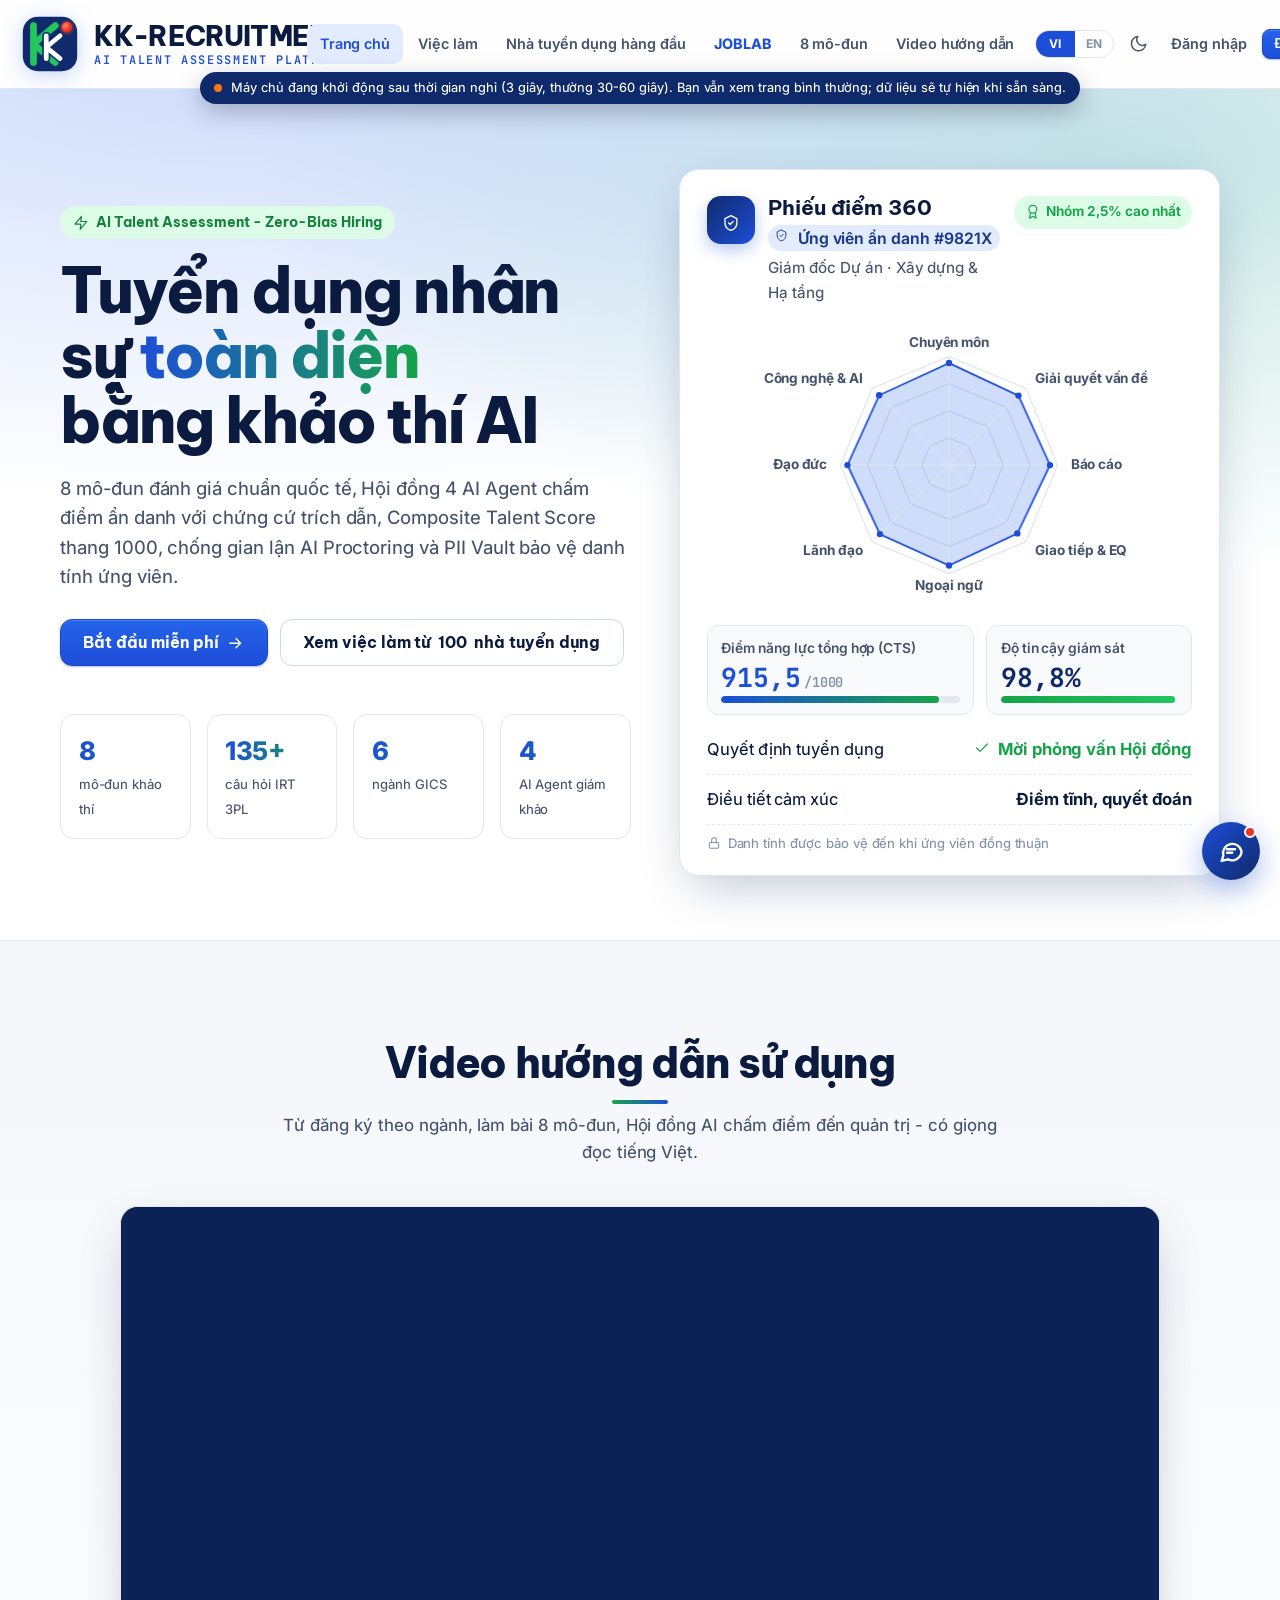
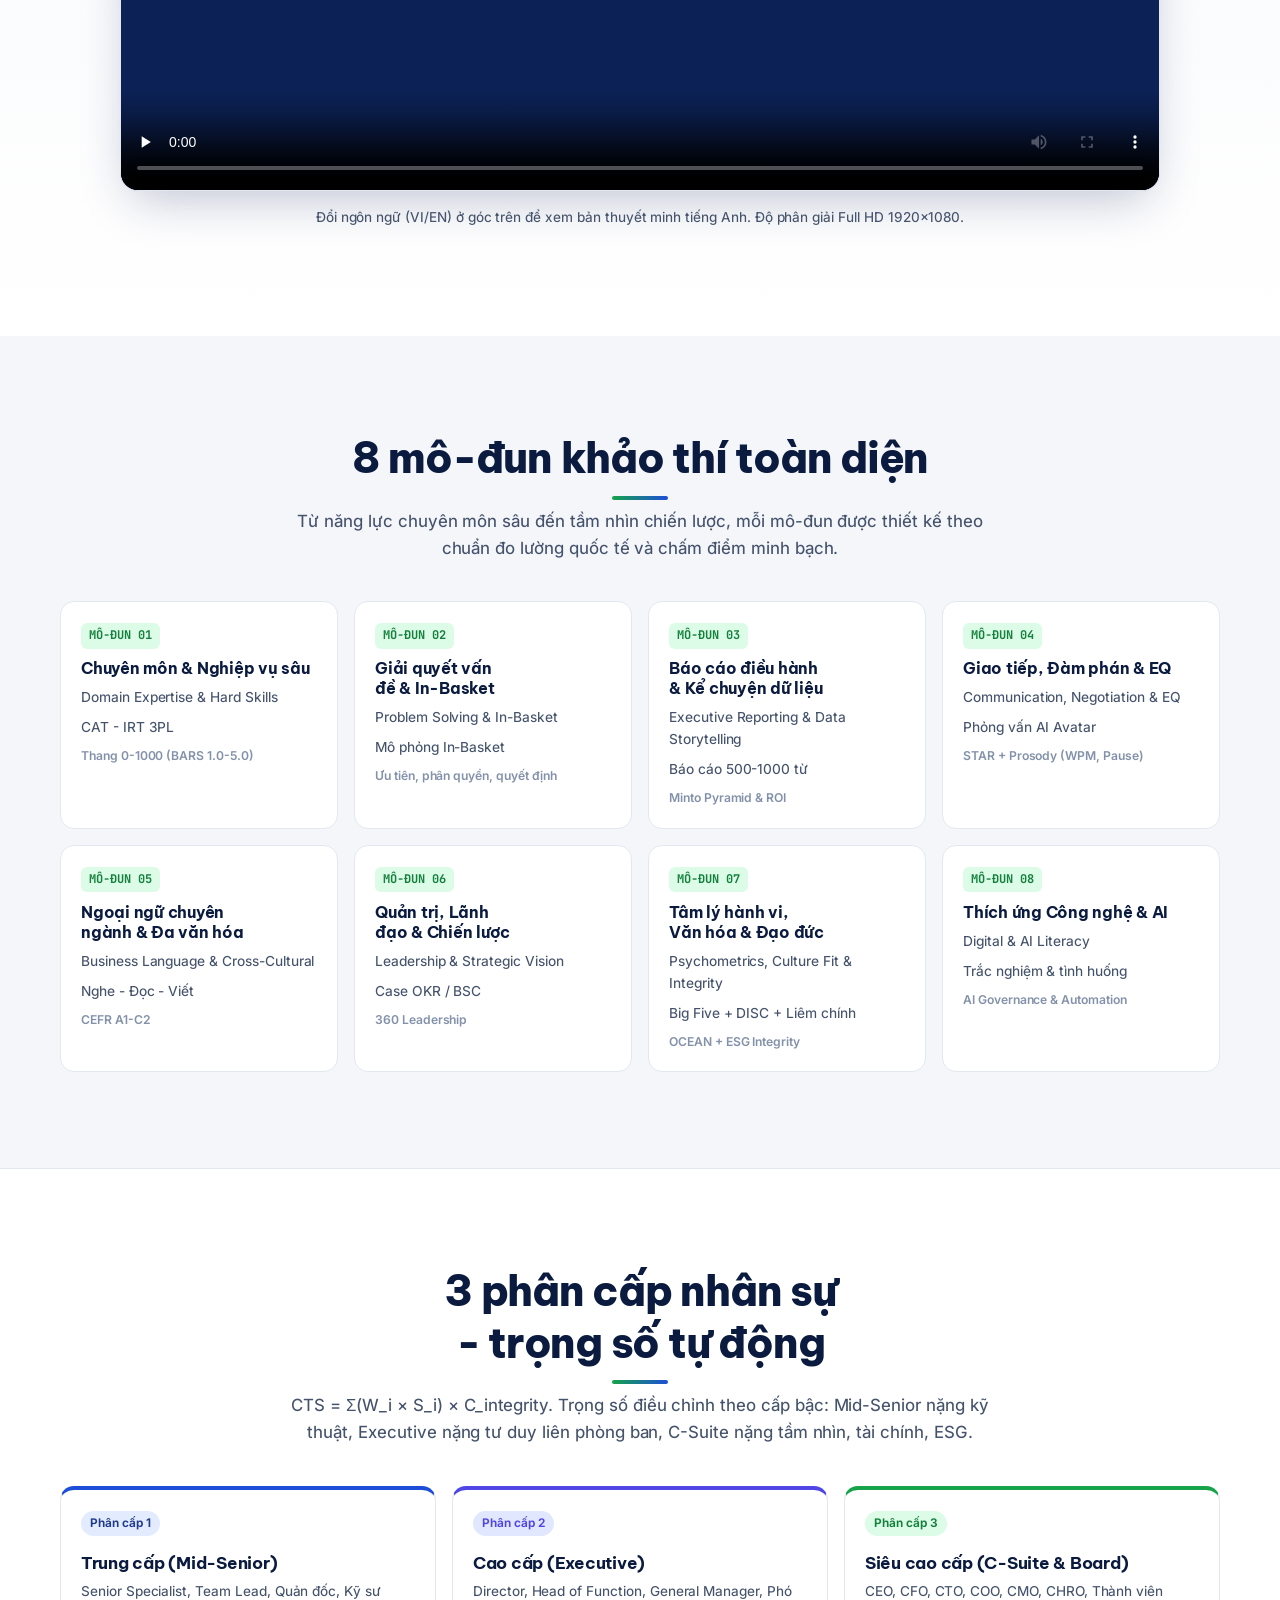
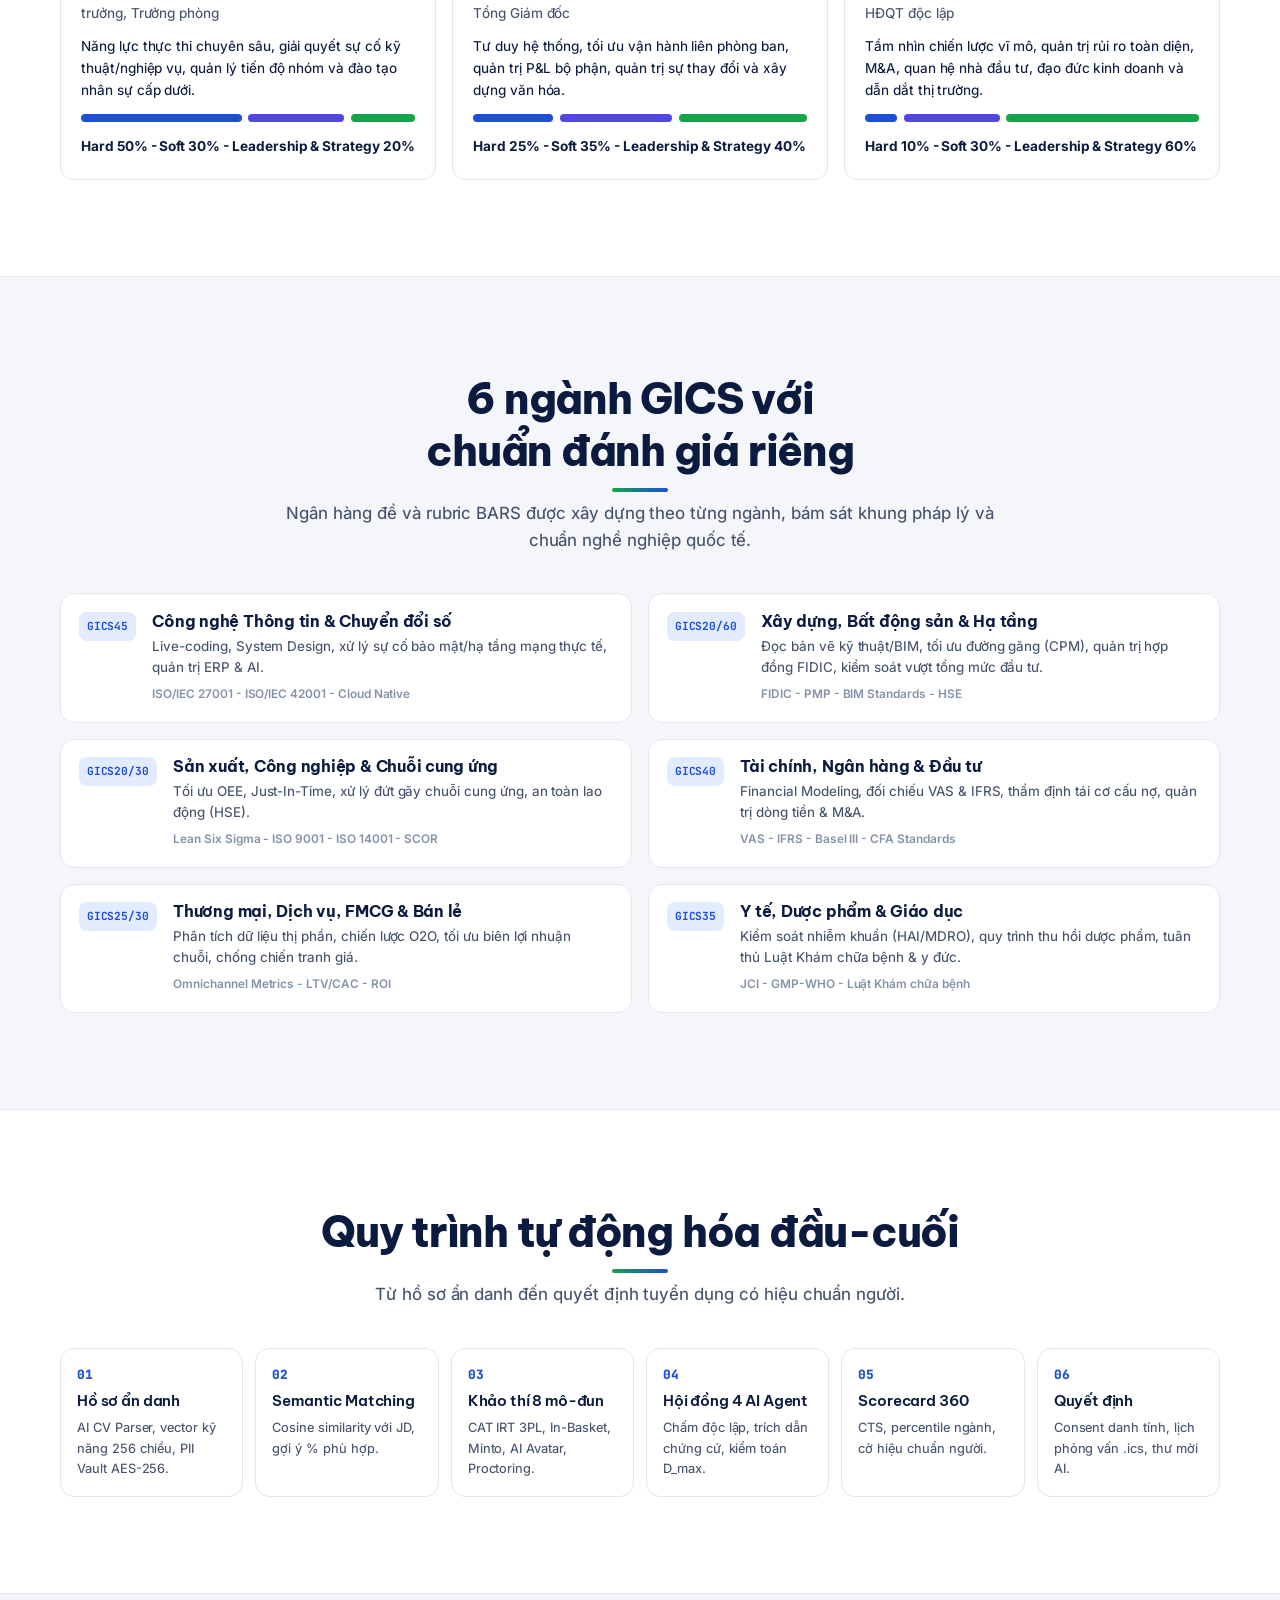
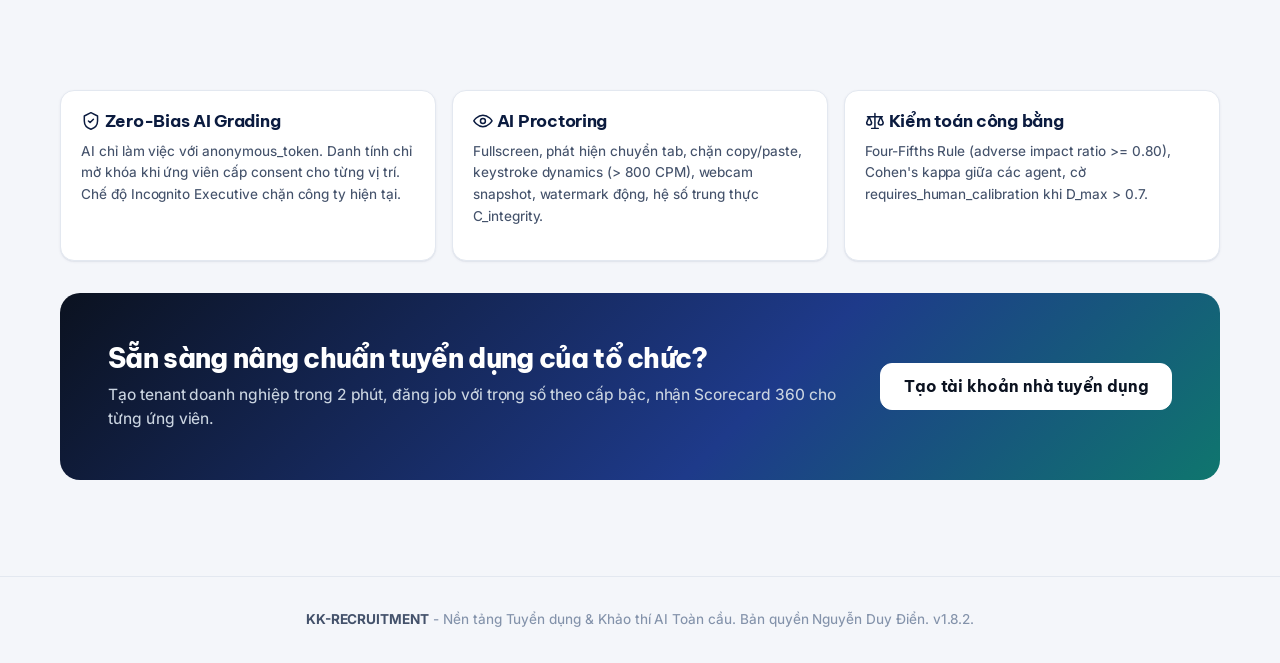
==== commit b3969295: "v1.8.2: nút Việc làm hiện đúng khi máy chủ đang thức dậy; Trợ lý ảo biết về trang Việc làm 3 nguồn C" ====
--- a/index.html
+++ b/index.html
@@ -1,5 +1,5 @@
 <!DOCTYPE html>
-<!-- KK-RECRUITMENT v1.8.2 build 2026-11-06T03:45:21.347Z | 46 JS + 2 CSS + 1 vendor | 47599 dòng nguồn | Bản quyền Nguyễn Duy Điển | cloud nhiều tệp -->
+<!-- KK-RECRUITMENT v1.8.2 build 2026-11-06T03:58:50.954Z | 46 JS + 2 CSS + 1 vendor | 47609 dòng nguồn | Bản quyền Nguyễn Duy Điển | cloud nhiều tệp -->
 <html lang="vi" data-theme="light">
 <head>
 <meta charset="UTF-8">
@@ -11,10 +11,10 @@
 <title>KK-RECRUITMENT - Nền tảng Tuyển dụng & Khảo thí AI Toàn cầu</title>
 <link rel="icon" href="data:image/svg+xml,%3Csvg xmlns='http://www.w3.org/2000/svg' viewBox='0 0 32 32' fill='none'%3E%3Cdefs%3E%3ClinearGradient id='kkBg' x1='0' y1='0' x2='32' y2='32'%3E%3Cstop stop-color='#0f2a6b'/%3E%3Cstop offset='1' stop-color='#1d4ed8'/%3E%3C/linearGradient%3E%3CradialGradient id='kkSun' cx='0.38' cy='0.35' r='0.75'%3E%3Cstop stop-color='#ff8a5c'/%3E%3Cstop offset='0.55' stop-color='#ef3b2d'/%3E%3Cstop offset='1' stop-color='#c81e1e'/%3E%3C/radialGradient%3E%3C/defs%3E%3Crect x='1.5' y='1.5' width='29' height='29' rx='8' fill='url(#kkBg)'/%3E%3Cpath d='M7.2 6.2v19.6M7.2 16l11.6-9.8M7.2 16l11.6 9.8' stroke='#22c55e' stroke-width='3.6' stroke-linecap='round' stroke-linejoin='round'/%3E%3Cpath d='M14 11.6v12.2M14 17.7l7.4-6.1M14 17.7l7.4 6.1' stroke='#0f2a6b' stroke-width='4.4' stroke-linecap='round' stroke-linejoin='round' opacity='.85'/%3E%3Cpath d='M14 11.6v12.2M14 17.7l7.4-6.1M14 17.7l7.4 6.1' stroke='#fff' stroke-width='2.5' stroke-linecap='round' stroke-linejoin='round'/%3E%3Ccircle cx='25' cy='7.1' r='4.1' fill='#ef4444' opacity='.22'/%3E%3Ccircle cx='25' cy='7.1' r='2.9' fill='url(#kkSun)'/%3E%3C/svg%3E">
 <link rel="stylesheet" href="/assets/app.a3b4f06e4b.css">
-<link rel="preload" href="/assets/app.ee334ee581.js" as="script" fetchpriority="high">
+<link rel="preload" href="/assets/app.898e206848.js" as="script" fetchpriority="high">
 <script>try{if(localStorage.getItem('kkr_lang')==='en')document.write('<script src="/assets/i18n-en.521ce22bdd.js"><\/script>')}catch(e){}</script>
 <link rel="preconnect" href="https://kk-recruit-api.onrender.com" crossorigin>
-<script>window.KKR_CONFIG={"apiBase":"https://kk-recruit-api.onrender.com/api/v1","mode":"backend","source":"pages","assets":{"qaReport":"/assets/qa-report.91f6e131a7.js","employersSeed":"/assets/employers-seed.025046af1a.js","i18nEn":"/assets/i18n-en.521ce22bdd.js","chatKb":"/assets/chat-kb.e28611fb3e.js","joblabContent1":"/assets/joblab-c1.07b153739f.js","joblabContent2":"/assets/joblab-c2.8d6e58c849.js","joblabContent3":"/assets/joblab-c3.d9ebfaf2bb.js","joblabContent4":"/assets/joblab-c4.26cecbce0d.js","joblabContent5":"/assets/joblab-c5.33b745aafc.js","joblabContent6":"/assets/joblab-c6.d78e741787.js","joblabContent7":"/assets/joblab-c7.265ba3128a.js","joblabContent8":"/assets/joblab-c8.a3ae18ee99.js","joblabContent9":"/assets/joblab-c9.8425eeb9a4.js","joblabContent10":"/assets/joblab-c10.8e544879b6.js","joblabContent11":"/assets/joblab-c11.11b694db64.js","joblabContent12":"/assets/joblab-c12.7505e57605.js","joblabContent13":"/assets/joblab-c13.b724c5d63d.js","joblabContent14":"/assets/joblab-c14.c4aaebb095.js","joblabContent15":"/assets/joblab-c15.2e968da0a3.js","joblabContent16":"/assets/joblab-c16.6c046c9a1d.js","joblabRoles":{"KK-001":"6527068566","KK-002":"8df0e29f7a","KK-003":"594da3f6a4","KK-004":"367e3afbe9","KK-005":"87c353bb5e","KK-006":"8bc9a9ea8c","KK-007":"bbe7e493cb","KK-008":"c3acbfddba","KK-026":"e951fc34d7","KK-027":"b89bd3f823","KK-028":"f5d825ffe1","KK-029":"74afca624c","KK-030":"1ca0f4e2ac","KK-031":"10b026b8a2","KK-032":"dcde246430","KK-033":"1c922c4220","KK-061":"5c98609e1c","KK-062":"c83ab15de8","KK-063":"184600c5f2","KK-064":"ecc255a81d","KK-065":"b7d653e845","KK-066":"6517a6306b","KK-067":"3dd46e958f","KK-111":"696bf3f8d7","KK-112":"5cef809420","KK-113":"cd05e99881","KK-114":"c3812c0e56","KK-115":"8da9ab3e3d","KK-116":"98fe706f24","KK-141":"4ad80651c9","KK-142":"e559f2c6f2","KK-143":"b92099723f","KK-144":"b1b45fb1a8","KK-145":"44cbe123fc","KK-146":"1c2434760d","KK-171":"70086ad8b9","KK-172":"08daf2a109","KK-173":"db02925aae","KK-174":"d1fff52751","KK-175":"55b69203d3","KK-176":"e516776be4","KK-177":"7df83b5592","KK-201":"7be248322d","KK-202":"ffad5ab657","KK-203":"ed46f242c5","KK-204":"10444682f6","KK-205":"35a197dee9","KK-206":"4add9fffd5","KK-231":"047b0dc19d","KK-232":"a0b5bf6ab4","KK-233":"9ec3dba65f","KK-234":"a3316f8b44","KK-235":"67a23fe37d","KK-236":"274efe8912","KK-237":"2d6eb83995","KK-238":"f87a5b71b9","KK-286":"96252b9989","KK-287":"7eff0b2be2","KK-288":"8b0152379f","KK-289":"eaa7fb2a43","KK-290":"1ca563f61c","KK-291":"364a236efb","KK-292":"476f0ce399","KK-331":"a48c651094","KK-332":"35af84d6c9","KK-333":"4f2a2a2f4a","KK-334":"6207a2f5c3","KK-335":"3fbf2cdb57","KK-336":"78622ef59c","KK-337":"5325c75767","KK-376":"d4c2889dee","KK-377":"0c3f46ace5","KK-378":"e6db94f3df","KK-379":"b808139f5d","KK-380":"bdf978af43","KK-381":"4f96f621c4","KK-382":"57ab84018a","KK-416":"3ba7345363","KK-417":"d57a07627c","KK-418":"215396f4a3","KK-419":"ae02b35e81","KK-420":"decf72b469","KK-421":"dc2feee116","KK-422":"5090988461","KK-461":"3e6602edf5","KK-462":"18c6046b11","KK-463":"b6a0a9d490","KK-464":"d2302474a3","KK-465":"62bacb9aca","KK-466":"7a6dbfe2d3","KK-467":"a1845c203f","KK-501":"be734dd805","KK-502":"268e62bfe2","KK-503":"6a53c2a383","KK-504":"ff43264897","KK-505":"655ceeee79","KK-506":"c616c821dc","KK-507":"91b1471875","KK-536":"ab498a544f","KK-537":"9c74bf0d33","KK-538":"24654a42c6","KK-539":"7a2100f841","KK-540":"502339420e","KK-541":"d0ccb15a15","KK-542":"e5d1653fed","KK-581":"b52c525b8e","KK-582":"08bdf0c68e","KK-583":"156211cc56","KK-584":"18600df0c3","KK-585":"2ae6437e07","KK-586":"b86bc0ab31","KK-587":"cdc892615b","KK-588":"5ad4967b0a","KK-631":"200199045f","KK-632":"0755a21b78","KK-633":"84130bebe4","KK-634":"3bd4f1dc65","KK-635":"adf83a01e4","KK-636":"13d78e29d8","KK-637":"1897b6abc4","KK-638":"48be8b3f10","KK-639":"69c560662f","KK-640":"2fc1224452","KK-641":"8686b3e0db","KK-642":"6580be3041","KK-711":"b2cd364eee","KK-712":"9df81bf75c","KK-713":"5b33f23d26","KK-714":"279e6c8868","KK-715":"1db463db21","KK-716":"d8d100455f","KK-717":"b84418a96c","KK-718":"060cff5a30","KK-719":"f8a9aa7c93","KK-720":"78b4485fab","KK-721":"baac1aaf29","KK-722":"c93a0caaee","KK-791":"4abe69cb16","KK-792":"6fd6617ea2","KK-793":"71eb504150","KK-794":"9798a82a8e","KK-795":"ceeb4db8ff","KK-796":"10efa2c37c","KK-797":"1168ad7ca8","KK-798":"b65b37c580","KK-799":"d4a10c77f1","KK-800":"d6e89950d2","KK-801":"3d402e3ba3","KK-866":"e15b04cf14","KK-867":"0d4f53884e","KK-868":"38b82bf921","KK-869":"2812ef5215","KK-870":"1533335e6f","KK-871":"a95fb604b1","KK-872":"c457b3aaee","KK-873":"1e838e96f2","KK-874":"c1d9511352","KK-875":"0ad3982ad2","KK-876":"3380d2c107","KK-936":"5e73e89bba","KK-937":"c567517e2a","KK-938":"438b0e2a27","KK-939":"593f6b369d","KK-940":"5c68f99c86","KK-941":"4a477924fc","KK-942":"89399fbc03","KK-943":"1c9a7c4712","KK-944":"96b5f2a1e9","KK-945":"3885767309","KK-951":"6bcfec1e0c","KK-952":"c4d6568ba6","KK-953":"1801c887bb","KK-954":"6a42b5f992","KK-955":"7cb6188423","KK-956":"5ce33db04e","KK-957":"4521002944","KK-958":"d69b262577","KK-963":"36b49046d0","KK-964":"472bf0646b","KK-965":"5f5877645a","KK-966":"6e5b41d3f5","KK-967":"27052b170b","KK-968":"c19c03771c","KK-969":"da1dccaad3","KK-970":"608e3cdfd4","KK-975":"d8d772a757","KK-976":"645e03f8b8","KK-977":"20589e7d43","KK-978":"ac02c66213","KK-979":"151348a075","KK-980":"1ef57dd6be","KK-981":"31d79c7ebc","KK-982":"fa34c8940c","KK-987":"4a15000aac","KK-988":"559e4f5d79","KK-989":"83e5a1d837","KK-990":"0edf4d7987","KK-991":"35ceac3fea","KK-992":"5cfadd194f","KK-993":"500ff4de4f"},"livekit":"/assets/livekit.bf9c741028.js"}};</script>
+<script>window.KKR_CONFIG={"apiBase":"https://kk-recruit-api.onrender.com/api/v1","mode":"backend","source":"pages","assets":{"qaReport":"/assets/qa-report.91f6e131a7.js","employersSeed":"/assets/employers-seed.025046af1a.js","i18nEn":"/assets/i18n-en.521ce22bdd.js","chatKb":"/assets/chat-kb.fa2d562e4d.js","joblabContent1":"/assets/joblab-c1.07b153739f.js","joblabContent2":"/assets/joblab-c2.8d6e58c849.js","joblabContent3":"/assets/joblab-c3.d9ebfaf2bb.js","joblabContent4":"/assets/joblab-c4.26cecbce0d.js","joblabContent5":"/assets/joblab-c5.33b745aafc.js","joblabContent6":"/assets/joblab-c6.d78e741787.js","joblabContent7":"/assets/joblab-c7.265ba3128a.js","joblabContent8":"/assets/joblab-c8.a3ae18ee99.js","joblabContent9":"/assets/joblab-c9.8425eeb9a4.js","joblabContent10":"/assets/joblab-c10.8e544879b6.js","joblabContent11":"/assets/joblab-c11.11b694db64.js","joblabContent12":"/assets/joblab-c12.7505e57605.js","joblabContent13":"/assets/joblab-c13.b724c5d63d.js","joblabContent14":"/assets/joblab-c14.c4aaebb095.js","joblabContent15":"/assets/joblab-c15.2e968da0a3.js","joblabContent16":"/assets/joblab-c16.6c046c9a1d.js","joblabRoles":{"KK-001":"6527068566","KK-002":"8df0e29f7a","KK-003":"594da3f6a4","KK-004":"367e3afbe9","KK-005":"87c353bb5e","KK-006":"8bc9a9ea8c","KK-007":"bbe7e493cb","KK-008":"c3acbfddba","KK-026":"e951fc34d7","KK-027":"b89bd3f823","KK-028":"f5d825ffe1","KK-029":"74afca624c","KK-030":"1ca0f4e2ac","KK-031":"10b026b8a2","KK-032":"dcde246430","KK-033":"1c922c4220","KK-061":"5c98609e1c","KK-062":"c83ab15de8","KK-063":"184600c5f2","KK-064":"ecc255a81d","KK-065":"b7d653e845","KK-066":"6517a6306b","KK-067":"3dd46e958f","KK-111":"696bf3f8d7","KK-112":"5cef809420","KK-113":"cd05e99881","KK-114":"c3812c0e56","KK-115":"8da9ab3e3d","KK-116":"98fe706f24","KK-141":"4ad80651c9","KK-142":"e559f2c6f2","KK-143":"b92099723f","KK-144":"b1b45fb1a8","KK-145":"44cbe123fc","KK-146":"1c2434760d","KK-171":"70086ad8b9","KK-172":"08daf2a109","KK-173":"db02925aae","KK-174":"d1fff52751","KK-175":"55b69203d3","KK-176":"e516776be4","KK-177":"7df83b5592","KK-201":"7be248322d","KK-202":"ffad5ab657","KK-203":"ed46f242c5","KK-204":"10444682f6","KK-205":"35a197dee9","KK-206":"4add9fffd5","KK-231":"047b0dc19d","KK-232":"a0b5bf6ab4","KK-233":"9ec3dba65f","KK-234":"a3316f8b44","KK-235":"67a23fe37d","KK-236":"274efe8912","KK-237":"2d6eb83995","KK-238":"f87a5b71b9","KK-286":"96252b9989","KK-287":"7eff0b2be2","KK-288":"8b0152379f","KK-289":"eaa7fb2a43","KK-290":"1ca563f61c","KK-291":"364a236efb","KK-292":"476f0ce399","KK-331":"a48c651094","KK-332":"35af84d6c9","KK-333":"4f2a2a2f4a","KK-334":"6207a2f5c3","KK-335":"3fbf2cdb57","KK-336":"78622ef59c","KK-337":"5325c75767","KK-376":"d4c2889dee","KK-377":"0c3f46ace5","KK-378":"e6db94f3df","KK-379":"b808139f5d","KK-380":"bdf978af43","KK-381":"4f96f621c4","KK-382":"57ab84018a","KK-416":"3ba7345363","KK-417":"d57a07627c","KK-418":"215396f4a3","KK-419":"ae02b35e81","KK-420":"decf72b469","KK-421":"dc2feee116","KK-422":"5090988461","KK-461":"3e6602edf5","KK-462":"18c6046b11","KK-463":"b6a0a9d490","KK-464":"d2302474a3","KK-465":"62bacb9aca","KK-466":"7a6dbfe2d3","KK-467":"a1845c203f","KK-501":"be734dd805","KK-502":"268e62bfe2","KK-503":"6a53c2a383","KK-504":"ff43264897","KK-505":"655ceeee79","KK-506":"c616c821dc","KK-507":"91b1471875","KK-536":"ab498a544f","KK-537":"9c74bf0d33","KK-538":"24654a42c6","KK-539":"7a2100f841","KK-540":"502339420e","KK-541":"d0ccb15a15","KK-542":"e5d1653fed","KK-581":"b52c525b8e","KK-582":"08bdf0c68e","KK-583":"156211cc56","KK-584":"18600df0c3","KK-585":"2ae6437e07","KK-586":"b86bc0ab31","KK-587":"cdc892615b","KK-588":"5ad4967b0a","KK-631":"200199045f","KK-632":"0755a21b78","KK-633":"84130bebe4","KK-634":"3bd4f1dc65","KK-635":"adf83a01e4","KK-636":"13d78e29d8","KK-637":"1897b6abc4","KK-638":"48be8b3f10","KK-639":"69c560662f","KK-640":"2fc1224452","KK-641":"8686b3e0db","KK-642":"6580be3041","KK-711":"b2cd364eee","KK-712":"9df81bf75c","KK-713":"5b33f23d26","KK-714":"279e6c8868","KK-715":"1db463db21","KK-716":"d8d100455f","KK-717":"b84418a96c","KK-718":"060cff5a30","KK-719":"f8a9aa7c93","KK-720":"78b4485fab","KK-721":"baac1aaf29","KK-722":"c93a0caaee","KK-791":"4abe69cb16","KK-792":"6fd6617ea2","KK-793":"71eb504150","KK-794":"9798a82a8e","KK-795":"ceeb4db8ff","KK-796":"10efa2c37c","KK-797":"1168ad7ca8","KK-798":"b65b37c580","KK-799":"d4a10c77f1","KK-800":"d6e89950d2","KK-801":"3d402e3ba3","KK-866":"e15b04cf14","KK-867":"0d4f53884e","KK-868":"38b82bf921","KK-869":"2812ef5215","KK-870":"1533335e6f","KK-871":"a95fb604b1","KK-872":"c457b3aaee","KK-873":"1e838e96f2","KK-874":"c1d9511352","KK-875":"0ad3982ad2","KK-876":"3380d2c107","KK-936":"5e73e89bba","KK-937":"c567517e2a","KK-938":"438b0e2a27","KK-939":"593f6b369d","KK-940":"5c68f99c86","KK-941":"4a477924fc","KK-942":"89399fbc03","KK-943":"1c9a7c4712","KK-944":"96b5f2a1e9","KK-945":"3885767309","KK-951":"6bcfec1e0c","KK-952":"c4d6568ba6","KK-953":"1801c887bb","KK-954":"6a42b5f992","KK-955":"7cb6188423","KK-956":"5ce33db04e","KK-957":"4521002944","KK-958":"d69b262577","KK-963":"36b49046d0","KK-964":"472bf0646b","KK-965":"5f5877645a","KK-966":"6e5b41d3f5","KK-967":"27052b170b","KK-968":"c19c03771c","KK-969":"da1dccaad3","KK-970":"608e3cdfd4","KK-975":"d8d772a757","KK-976":"645e03f8b8","KK-977":"20589e7d43","KK-978":"ac02c66213","KK-979":"151348a075","KK-980":"1ef57dd6be","KK-981":"31d79c7ebc","KK-982":"fa34c8940c","KK-987":"4a15000aac","KK-988":"559e4f5d79","KK-989":"83e5a1d837","KK-990":"0edf4d7987","KK-991":"35ceac3fea","KK-992":"5cfadd194f","KK-993":"500ff4de4f"},"livekit":"/assets/livekit.bf9c741028.js"}};</script>
 </head>
 <body>
 <div id="app" data-prerender="vi"><header class="pub-header"><div class="inner"><a class="brand" href="#/"><svg viewBox="0 0 32 32" fill="none"><defs><linearGradient id="kkBg" x1="0" y1="0" x2="32" y2="32"><stop stop-color="#0f2a6b"></stop><stop offset="1" stop-color="#1d4ed8"></stop></linearGradient><radialGradient id="kkSun" cx="0.38" cy="0.35" r="0.75"><stop stop-color="#ff8a5c"></stop><stop offset="0.55" stop-color="#ef3b2d"></stop><stop offset="1" stop-color="#c81e1e"></stop></radialGradient></defs><rect x="1.5" y="1.5" width="29" height="29" rx="8" fill="url(#kkBg)"></rect><path d="M7.2 6.2v19.6M7.2 16l11.6-9.8M7.2 16l11.6 9.8" stroke="#22c55e" stroke-width="3.6" stroke-linecap="round" stroke-linejoin="round"></path><path d="M14 11.6v12.2M14 17.7l7.4-6.1M14 17.7l7.4 6.1" stroke="#0f2a6b" stroke-width="4.4" stroke-linecap="round" stroke-linejoin="round" opacity=".85"></path><path d="M14 11.6v12.2M14 17.7l7.4-6.1M14 17.7l7.4 6.1" stroke="#fff" stroke-width="2.5" stroke-linecap="round" stroke-linejoin="round"></path><circle cx="25" cy="7.1" r="4.1" fill="#ef4444" opacity=".22"></circle><circle cx="25" cy="7.1" r="2.9" fill="url(#kkSun)"></circle></svg><span>KK-RECRUITMENT<small>AI Talent Assessment Platform</small></span></a>
@@ -52,7 +52,7 @@
 <script>(function(){try{var d=document.documentElement,t=localStorage.getItem('kkr_theme');if(t)d.setAttribute('data-theme',t);var h=location.hash||'',l=localStorage.getItem('kkr_lang')||'vi';if((h&&h!=='#'&&h!=='#/'&&h.indexOf('#/?')!==0)||l!=='vi'||location.pathname.length>1){var a=document.getElementById('app');a.removeAttribute('data-prerender');a.innerHTML="<div class=\"loader-wrap\"><div class=\"loader-box\"><div class=\"spinner\"></div><div class=\"loader-msg\">Đang khởi động KK-RECRUITMENT... / Starting KK-RECRUITMENT...</div></div></div>";}}catch(e){}})();</script>
 <noscript><div class="container narrow"><div class="card"><h2>Cần bật JavaScript / JavaScript required</h2><p>KK-RECRUITMENT là ứng dụng web chạy hoàn toàn trên trình duyệt. KK-RECRUITMENT runs entirely in your browser.</p></div></div></noscript>
 
-<script src="/assets/app.ee334ee581.js" fetchpriority="high"></script>
+<script src="/assets/app.898e206848.js" fetchpriority="high"></script>
 <script>if('serviceWorker' in navigator&&location.protocol==='https:')addEventListener('load',function(){navigator.serviceWorker.register('/sw.js').catch(function(){})});</script>
 </body>
 </html>
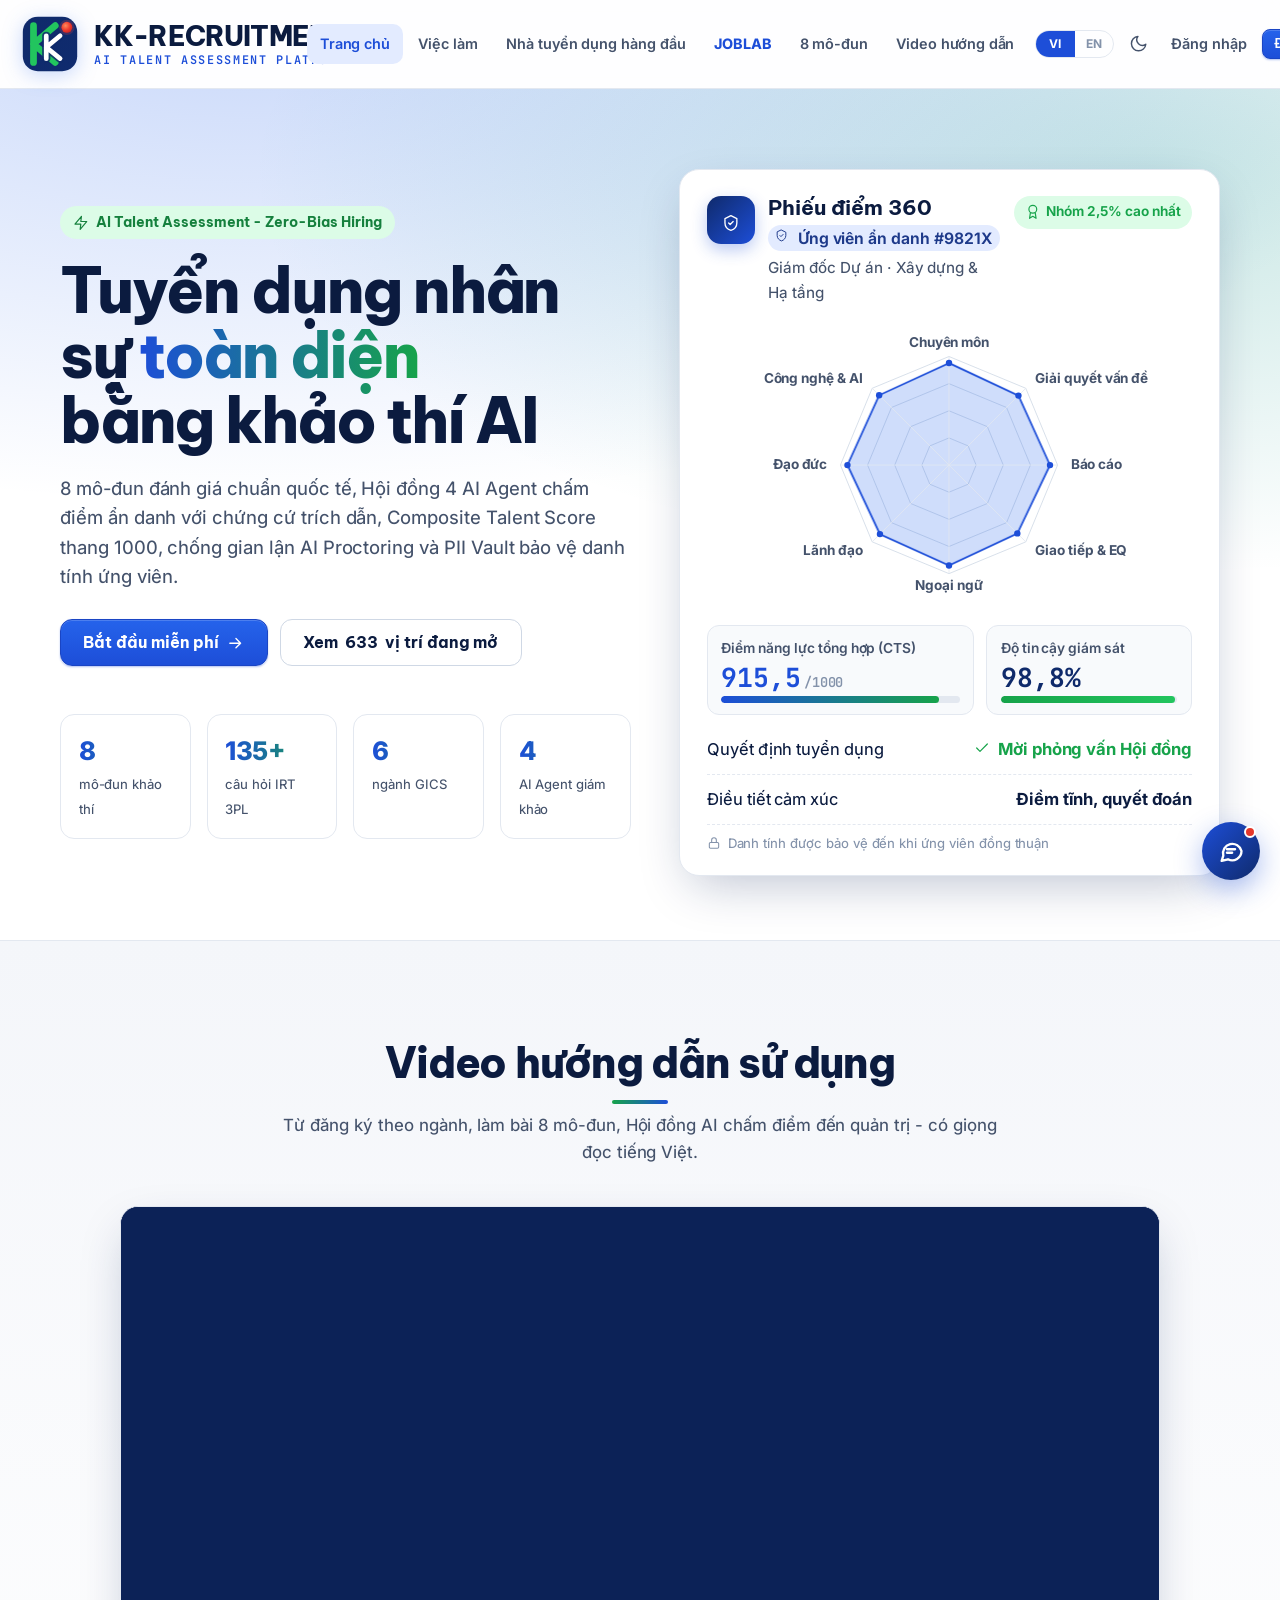
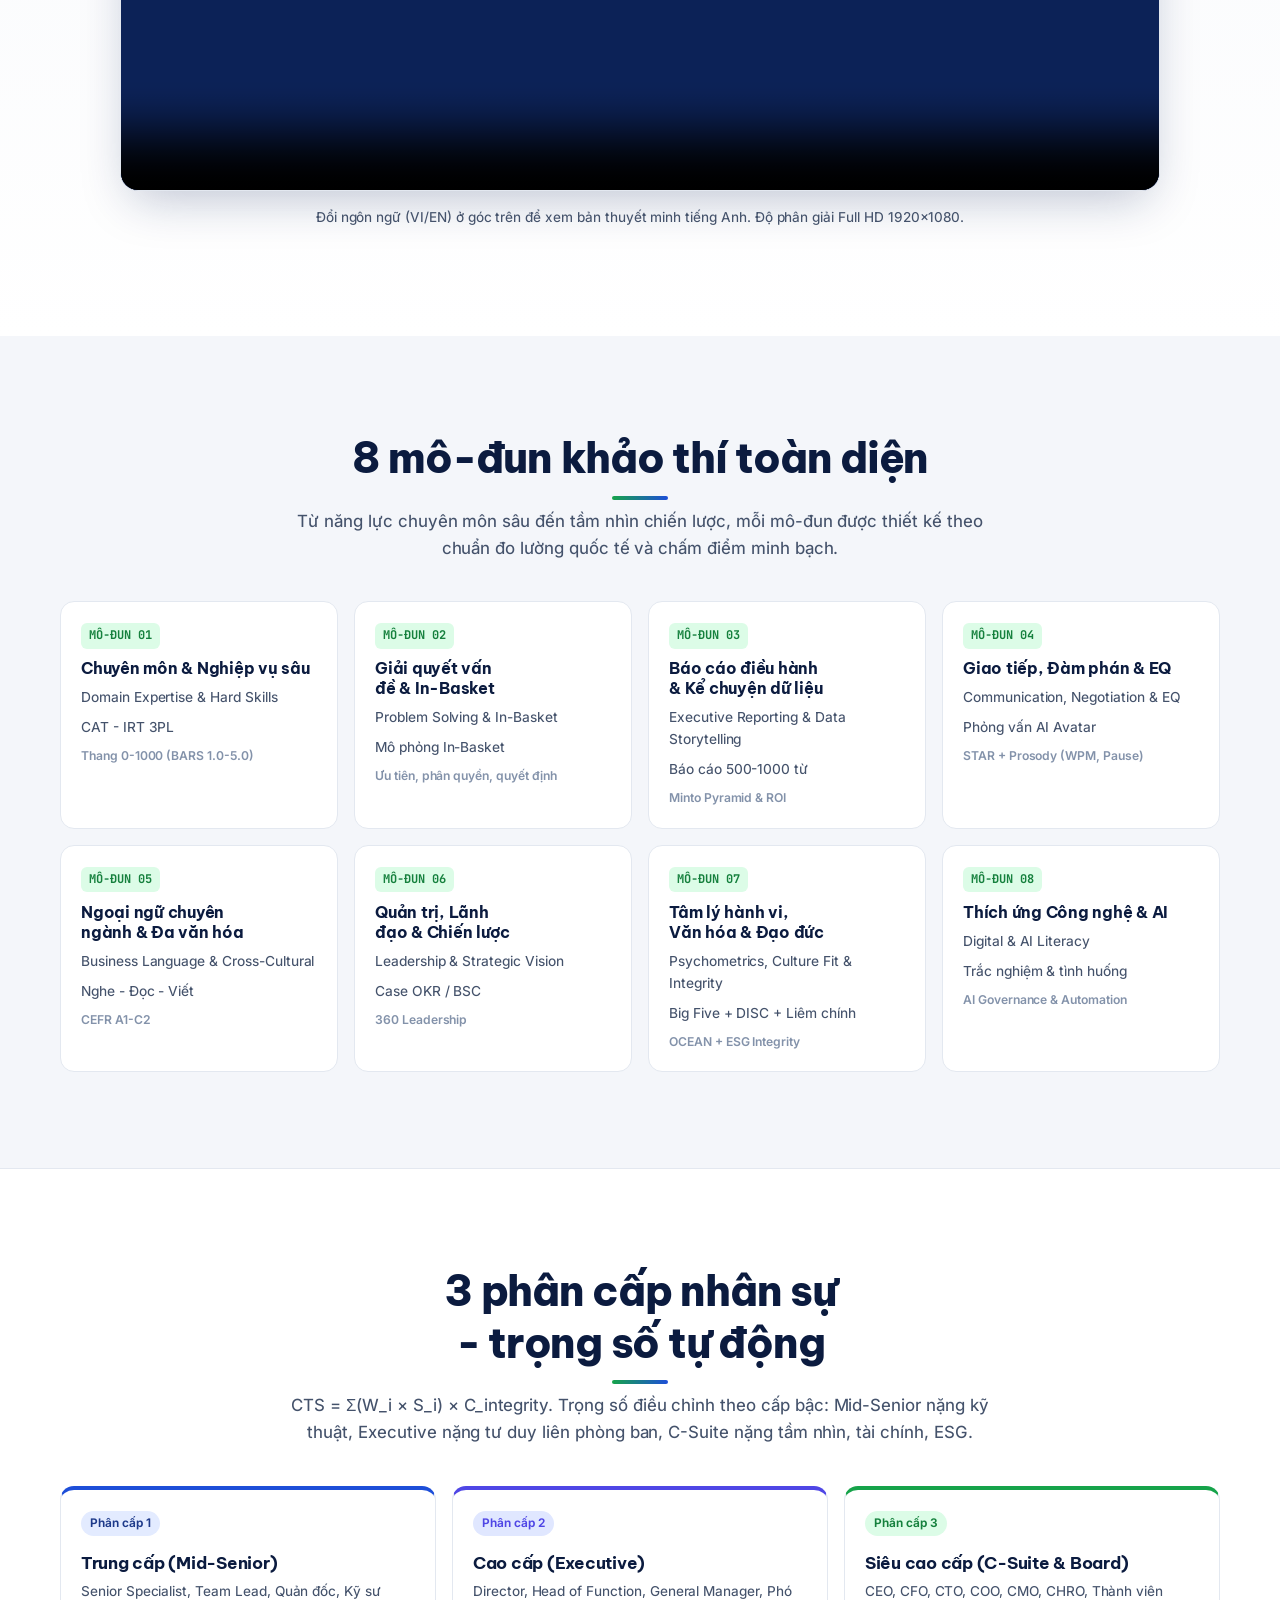
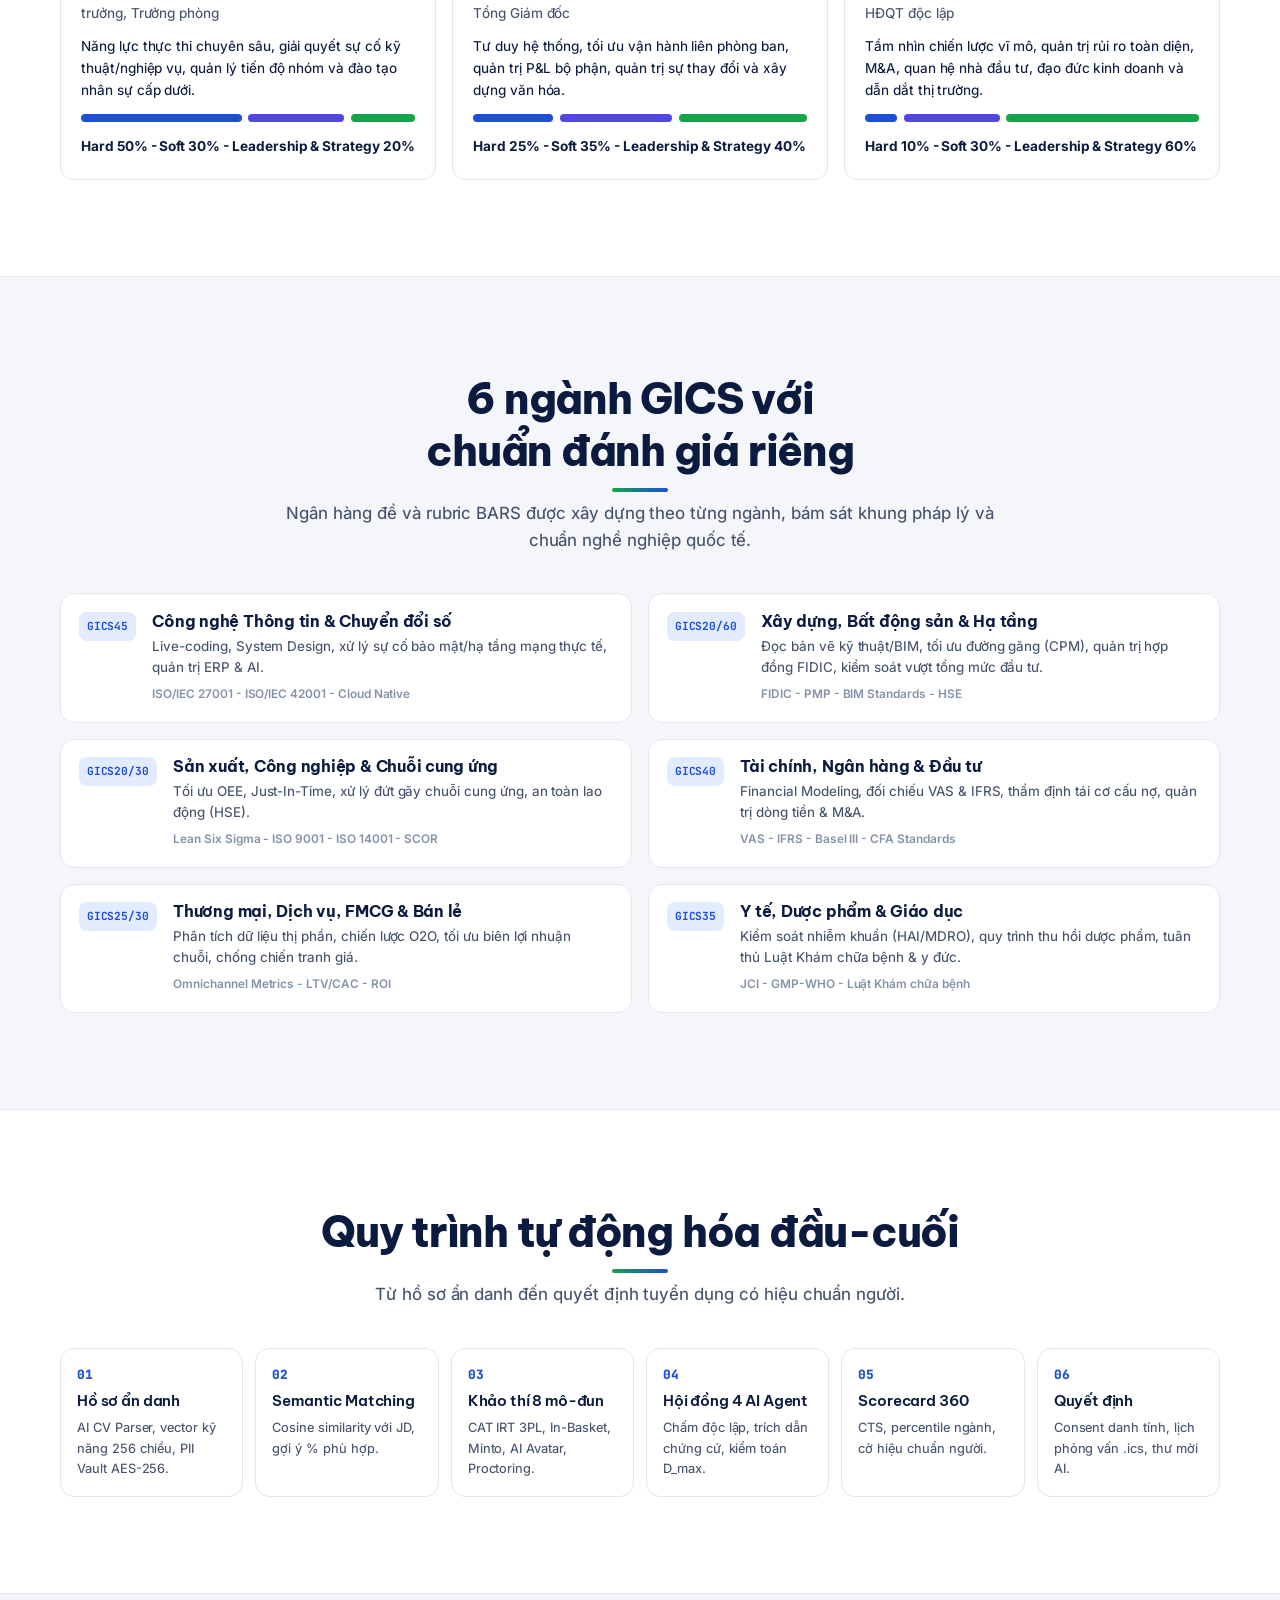
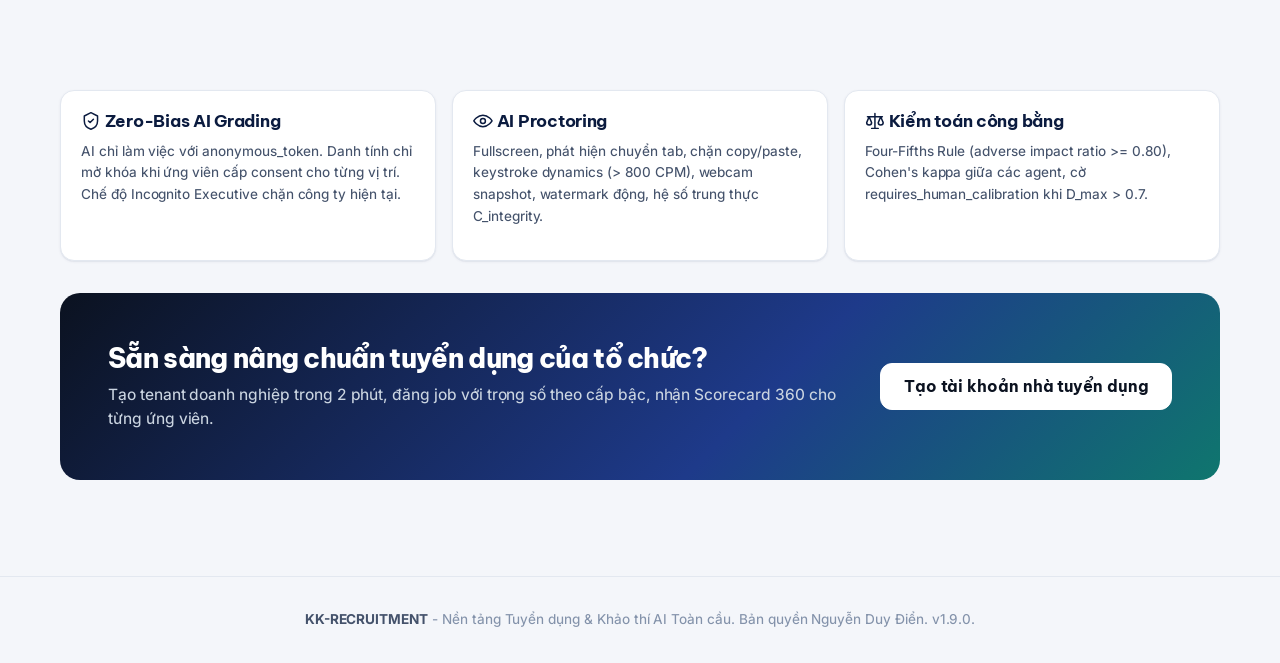
==== commit 81525ba0: "v1.9.0: trang Việc làm hiển thị tin từ nhà tuyển dụng (KK JobHunter) + bảng điều khiển Admin săn tin" ====
--- a/index.html
+++ b/index.html
@@ -1,5 +1,5 @@
 <!DOCTYPE html>
-<!-- KK-RECRUITMENT v1.8.2 build 2026-11-06T03:58:50.954Z | 46 JS + 2 CSS + 1 vendor | 47609 dòng nguồn | Bản quyền Nguyễn Duy Điển | cloud nhiều tệp -->
+<!-- KK-RECRUITMENT v1.9.0 build 2026-11-06T17:14:53.144Z | 47 JS + 2 CSS + 1 vendor | 48137 dòng nguồn | Bản quyền Nguyễn Duy Điển | cloud nhiều tệp -->
 <html lang="vi" data-theme="light">
 <head>
 <meta charset="UTF-8">
@@ -7,14 +7,14 @@
 <meta http-equiv="Content-Security-Policy" content="default-src 'self'; script-src 'self' 'unsafe-inline' blob:; worker-src 'self' blob:; style-src 'self' 'unsafe-inline'; img-src 'self' data: blob: https://www.kk-recruit.net; media-src 'self' blob: mediastream: https://www.kk-recruit.net; connect-src 'self' https: http: wss: ws:; font-src 'self' data:; object-src 'none'; base-uri 'none'; form-action 'none';">
 <meta name="description" content="KK-RECRUITMENT - Nền tảng Tuyển dụng & Khảo thí AI Toàn cầu. Bản quyền Nguyễn Duy Điển.">
 <meta name="author" content="Nguyễn Duy Điển">
-<meta name="kkr-version" content="1.8.2">
+<meta name="kkr-version" content="1.9.0">
 <title>KK-RECRUITMENT - Nền tảng Tuyển dụng & Khảo thí AI Toàn cầu</title>
 <link rel="icon" href="data:image/svg+xml,%3Csvg xmlns='http://www.w3.org/2000/svg' viewBox='0 0 32 32' fill='none'%3E%3Cdefs%3E%3ClinearGradient id='kkBg' x1='0' y1='0' x2='32' y2='32'%3E%3Cstop stop-color='#0f2a6b'/%3E%3Cstop offset='1' stop-color='#1d4ed8'/%3E%3C/linearGradient%3E%3CradialGradient id='kkSun' cx='0.38' cy='0.35' r='0.75'%3E%3Cstop stop-color='#ff8a5c'/%3E%3Cstop offset='0.55' stop-color='#ef3b2d'/%3E%3Cstop offset='1' stop-color='#c81e1e'/%3E%3C/radialGradient%3E%3C/defs%3E%3Crect x='1.5' y='1.5' width='29' height='29' rx='8' fill='url(#kkBg)'/%3E%3Cpath d='M7.2 6.2v19.6M7.2 16l11.6-9.8M7.2 16l11.6 9.8' stroke='#22c55e' stroke-width='3.6' stroke-linecap='round' stroke-linejoin='round'/%3E%3Cpath d='M14 11.6v12.2M14 17.7l7.4-6.1M14 17.7l7.4 6.1' stroke='#0f2a6b' stroke-width='4.4' stroke-linecap='round' stroke-linejoin='round' opacity='.85'/%3E%3Cpath d='M14 11.6v12.2M14 17.7l7.4-6.1M14 17.7l7.4 6.1' stroke='#fff' stroke-width='2.5' stroke-linecap='round' stroke-linejoin='round'/%3E%3Ccircle cx='25' cy='7.1' r='4.1' fill='#ef4444' opacity='.22'/%3E%3Ccircle cx='25' cy='7.1' r='2.9' fill='url(#kkSun)'/%3E%3C/svg%3E">
-<link rel="stylesheet" href="/assets/app.a3b4f06e4b.css">
-<link rel="preload" href="/assets/app.898e206848.js" as="script" fetchpriority="high">
-<script>try{if(localStorage.getItem('kkr_lang')==='en')document.write('<script src="/assets/i18n-en.521ce22bdd.js"><\/script>')}catch(e){}</script>
+<link rel="stylesheet" href="/assets/app.a2c689e437.css">
+<link rel="preload" href="/assets/app.4464aa123f.js" as="script" fetchpriority="high">
+<script>try{if(localStorage.getItem('kkr_lang')==='en')document.write('<script src="/assets/i18n-en.40bf3a76b5.js"><\/script>')}catch(e){}</script>
 <link rel="preconnect" href="https://kk-recruit-api.onrender.com" crossorigin>
-<script>window.KKR_CONFIG={"apiBase":"https://kk-recruit-api.onrender.com/api/v1","mode":"backend","source":"pages","assets":{"qaReport":"/assets/qa-report.91f6e131a7.js","employersSeed":"/assets/employers-seed.025046af1a.js","i18nEn":"/assets/i18n-en.521ce22bdd.js","chatKb":"/assets/chat-kb.fa2d562e4d.js","joblabContent1":"/assets/joblab-c1.07b153739f.js","joblabContent2":"/assets/joblab-c2.8d6e58c849.js","joblabContent3":"/assets/joblab-c3.d9ebfaf2bb.js","joblabContent4":"/assets/joblab-c4.26cecbce0d.js","joblabContent5":"/assets/joblab-c5.33b745aafc.js","joblabContent6":"/assets/joblab-c6.d78e741787.js","joblabContent7":"/assets/joblab-c7.265ba3128a.js","joblabContent8":"/assets/joblab-c8.a3ae18ee99.js","joblabContent9":"/assets/joblab-c9.8425eeb9a4.js","joblabContent10":"/assets/joblab-c10.8e544879b6.js","joblabContent11":"/assets/joblab-c11.11b694db64.js","joblabContent12":"/assets/joblab-c12.7505e57605.js","joblabContent13":"/assets/joblab-c13.b724c5d63d.js","joblabContent14":"/assets/joblab-c14.c4aaebb095.js","joblabContent15":"/assets/joblab-c15.2e968da0a3.js","joblabContent16":"/assets/joblab-c16.6c046c9a1d.js","joblabRoles":{"KK-001":"6527068566","KK-002":"8df0e29f7a","KK-003":"594da3f6a4","KK-004":"367e3afbe9","KK-005":"87c353bb5e","KK-006":"8bc9a9ea8c","KK-007":"bbe7e493cb","KK-008":"c3acbfddba","KK-026":"e951fc34d7","KK-027":"b89bd3f823","KK-028":"f5d825ffe1","KK-029":"74afca624c","KK-030":"1ca0f4e2ac","KK-031":"10b026b8a2","KK-032":"dcde246430","KK-033":"1c922c4220","KK-061":"5c98609e1c","KK-062":"c83ab15de8","KK-063":"184600c5f2","KK-064":"ecc255a81d","KK-065":"b7d653e845","KK-066":"6517a6306b","KK-067":"3dd46e958f","KK-111":"696bf3f8d7","KK-112":"5cef809420","KK-113":"cd05e99881","KK-114":"c3812c0e56","KK-115":"8da9ab3e3d","KK-116":"98fe706f24","KK-141":"4ad80651c9","KK-142":"e559f2c6f2","KK-143":"b92099723f","KK-144":"b1b45fb1a8","KK-145":"44cbe123fc","KK-146":"1c2434760d","KK-171":"70086ad8b9","KK-172":"08daf2a109","KK-173":"db02925aae","KK-174":"d1fff52751","KK-175":"55b69203d3","KK-176":"e516776be4","KK-177":"7df83b5592","KK-201":"7be248322d","KK-202":"ffad5ab657","KK-203":"ed46f242c5","KK-204":"10444682f6","KK-205":"35a197dee9","KK-206":"4add9fffd5","KK-231":"047b0dc19d","KK-232":"a0b5bf6ab4","KK-233":"9ec3dba65f","KK-234":"a3316f8b44","KK-235":"67a23fe37d","KK-236":"274efe8912","KK-237":"2d6eb83995","KK-238":"f87a5b71b9","KK-286":"96252b9989","KK-287":"7eff0b2be2","KK-288":"8b0152379f","KK-289":"eaa7fb2a43","KK-290":"1ca563f61c","KK-291":"364a236efb","KK-292":"476f0ce399","KK-331":"a48c651094","KK-332":"35af84d6c9","KK-333":"4f2a2a2f4a","KK-334":"6207a2f5c3","KK-335":"3fbf2cdb57","KK-336":"78622ef59c","KK-337":"5325c75767","KK-376":"d4c2889dee","KK-377":"0c3f46ace5","KK-378":"e6db94f3df","KK-379":"b808139f5d","KK-380":"bdf978af43","KK-381":"4f96f621c4","KK-382":"57ab84018a","KK-416":"3ba7345363","KK-417":"d57a07627c","KK-418":"215396f4a3","KK-419":"ae02b35e81","KK-420":"decf72b469","KK-421":"dc2feee116","KK-422":"5090988461","KK-461":"3e6602edf5","KK-462":"18c6046b11","KK-463":"b6a0a9d490","KK-464":"d2302474a3","KK-465":"62bacb9aca","KK-466":"7a6dbfe2d3","KK-467":"a1845c203f","KK-501":"be734dd805","KK-502":"268e62bfe2","KK-503":"6a53c2a383","KK-504":"ff43264897","KK-505":"655ceeee79","KK-506":"c616c821dc","KK-507":"91b1471875","KK-536":"ab498a544f","KK-537":"9c74bf0d33","KK-538":"24654a42c6","KK-539":"7a2100f841","KK-540":"502339420e","KK-541":"d0ccb15a15","KK-542":"e5d1653fed","KK-581":"b52c525b8e","KK-582":"08bdf0c68e","KK-583":"156211cc56","KK-584":"18600df0c3","KK-585":"2ae6437e07","KK-586":"b86bc0ab31","KK-587":"cdc892615b","KK-588":"5ad4967b0a","KK-631":"200199045f","KK-632":"0755a21b78","KK-633":"84130bebe4","KK-634":"3bd4f1dc65","KK-635":"adf83a01e4","KK-636":"13d78e29d8","KK-637":"1897b6abc4","KK-638":"48be8b3f10","KK-639":"69c560662f","KK-640":"2fc1224452","KK-641":"8686b3e0db","KK-642":"6580be3041","KK-711":"b2cd364eee","KK-712":"9df81bf75c","KK-713":"5b33f23d26","KK-714":"279e6c8868","KK-715":"1db463db21","KK-716":"d8d100455f","KK-717":"b84418a96c","KK-718":"060cff5a30","KK-719":"f8a9aa7c93","KK-720":"78b4485fab","KK-721":"baac1aaf29","KK-722":"c93a0caaee","KK-791":"4abe69cb16","KK-792":"6fd6617ea2","KK-793":"71eb504150","KK-794":"9798a82a8e","KK-795":"ceeb4db8ff","KK-796":"10efa2c37c","KK-797":"1168ad7ca8","KK-798":"b65b37c580","KK-799":"d4a10c77f1","KK-800":"d6e89950d2","KK-801":"3d402e3ba3","KK-866":"e15b04cf14","KK-867":"0d4f53884e","KK-868":"38b82bf921","KK-869":"2812ef5215","KK-870":"1533335e6f","KK-871":"a95fb604b1","KK-872":"c457b3aaee","KK-873":"1e838e96f2","KK-874":"c1d9511352","KK-875":"0ad3982ad2","KK-876":"3380d2c107","KK-936":"5e73e89bba","KK-937":"c567517e2a","KK-938":"438b0e2a27","KK-939":"593f6b369d","KK-940":"5c68f99c86","KK-941":"4a477924fc","KK-942":"89399fbc03","KK-943":"1c9a7c4712","KK-944":"96b5f2a1e9","KK-945":"3885767309","KK-951":"6bcfec1e0c","KK-952":"c4d6568ba6","KK-953":"1801c887bb","KK-954":"6a42b5f992","KK-955":"7cb6188423","KK-956":"5ce33db04e","KK-957":"4521002944","KK-958":"d69b262577","KK-963":"36b49046d0","KK-964":"472bf0646b","KK-965":"5f5877645a","KK-966":"6e5b41d3f5","KK-967":"27052b170b","KK-968":"c19c03771c","KK-969":"da1dccaad3","KK-970":"608e3cdfd4","KK-975":"d8d772a757","KK-976":"645e03f8b8","KK-977":"20589e7d43","KK-978":"ac02c66213","KK-979":"151348a075","KK-980":"1ef57dd6be","KK-981":"31d79c7ebc","KK-982":"fa34c8940c","KK-987":"4a15000aac","KK-988":"559e4f5d79","KK-989":"83e5a1d837","KK-990":"0edf4d7987","KK-991":"35ceac3fea","KK-992":"5cfadd194f","KK-993":"500ff4de4f"},"livekit":"/assets/livekit.bf9c741028.js"}};</script>
+<script>window.KKR_CONFIG={"apiBase":"https://kk-recruit-api.onrender.com/api/v1","mode":"backend","source":"pages","assets":{"qaReport":"/assets/qa-report.91f6e131a7.js","employersSeed":"/assets/employers-seed.025046af1a.js","i18nEn":"/assets/i18n-en.40bf3a76b5.js","chatKb":"/assets/chat-kb.d3b01c7901.js","joblabContent1":"/assets/joblab-c1.07b153739f.js","joblabContent2":"/assets/joblab-c2.8d6e58c849.js","joblabContent3":"/assets/joblab-c3.d9ebfaf2bb.js","joblabContent4":"/assets/joblab-c4.26cecbce0d.js","joblabContent5":"/assets/joblab-c5.33b745aafc.js","joblabContent6":"/assets/joblab-c6.d78e741787.js","joblabContent7":"/assets/joblab-c7.265ba3128a.js","joblabContent8":"/assets/joblab-c8.a3ae18ee99.js","joblabContent9":"/assets/joblab-c9.8425eeb9a4.js","joblabContent10":"/assets/joblab-c10.8e544879b6.js","joblabContent11":"/assets/joblab-c11.11b694db64.js","joblabContent12":"/assets/joblab-c12.7505e57605.js","joblabContent13":"/assets/joblab-c13.b724c5d63d.js","joblabContent14":"/assets/joblab-c14.c4aaebb095.js","joblabContent15":"/assets/joblab-c15.2e968da0a3.js","joblabContent16":"/assets/joblab-c16.6c046c9a1d.js","joblabRoles":{"KK-001":"6527068566","KK-002":"8df0e29f7a","KK-003":"594da3f6a4","KK-004":"367e3afbe9","KK-005":"87c353bb5e","KK-006":"8bc9a9ea8c","KK-007":"bbe7e493cb","KK-008":"c3acbfddba","KK-026":"e951fc34d7","KK-027":"b89bd3f823","KK-028":"f5d825ffe1","KK-029":"74afca624c","KK-030":"1ca0f4e2ac","KK-031":"10b026b8a2","KK-032":"dcde246430","KK-033":"1c922c4220","KK-061":"5c98609e1c","KK-062":"c83ab15de8","KK-063":"184600c5f2","KK-064":"ecc255a81d","KK-065":"b7d653e845","KK-066":"6517a6306b","KK-067":"3dd46e958f","KK-111":"696bf3f8d7","KK-112":"5cef809420","KK-113":"cd05e99881","KK-114":"c3812c0e56","KK-115":"8da9ab3e3d","KK-116":"98fe706f24","KK-141":"4ad80651c9","KK-142":"e559f2c6f2","KK-143":"b92099723f","KK-144":"b1b45fb1a8","KK-145":"44cbe123fc","KK-146":"1c2434760d","KK-171":"70086ad8b9","KK-172":"08daf2a109","KK-173":"db02925aae","KK-174":"d1fff52751","KK-175":"55b69203d3","KK-176":"e516776be4","KK-177":"7df83b5592","KK-201":"7be248322d","KK-202":"ffad5ab657","KK-203":"ed46f242c5","KK-204":"10444682f6","KK-205":"35a197dee9","KK-206":"4add9fffd5","KK-231":"047b0dc19d","KK-232":"a0b5bf6ab4","KK-233":"9ec3dba65f","KK-234":"a3316f8b44","KK-235":"67a23fe37d","KK-236":"274efe8912","KK-237":"2d6eb83995","KK-238":"f87a5b71b9","KK-286":"96252b9989","KK-287":"7eff0b2be2","KK-288":"8b0152379f","KK-289":"eaa7fb2a43","KK-290":"1ca563f61c","KK-291":"364a236efb","KK-292":"476f0ce399","KK-331":"a48c651094","KK-332":"35af84d6c9","KK-333":"4f2a2a2f4a","KK-334":"6207a2f5c3","KK-335":"3fbf2cdb57","KK-336":"78622ef59c","KK-337":"5325c75767","KK-376":"d4c2889dee","KK-377":"0c3f46ace5","KK-378":"e6db94f3df","KK-379":"b808139f5d","KK-380":"bdf978af43","KK-381":"4f96f621c4","KK-382":"57ab84018a","KK-416":"3ba7345363","KK-417":"d57a07627c","KK-418":"215396f4a3","KK-419":"ae02b35e81","KK-420":"decf72b469","KK-421":"dc2feee116","KK-422":"5090988461","KK-461":"3e6602edf5","KK-462":"18c6046b11","KK-463":"b6a0a9d490","KK-464":"d2302474a3","KK-465":"62bacb9aca","KK-466":"7a6dbfe2d3","KK-467":"a1845c203f","KK-501":"be734dd805","KK-502":"268e62bfe2","KK-503":"6a53c2a383","KK-504":"ff43264897","KK-505":"655ceeee79","KK-506":"c616c821dc","KK-507":"91b1471875","KK-536":"ab498a544f","KK-537":"9c74bf0d33","KK-538":"24654a42c6","KK-539":"7a2100f841","KK-540":"502339420e","KK-541":"d0ccb15a15","KK-542":"e5d1653fed","KK-581":"b52c525b8e","KK-582":"08bdf0c68e","KK-583":"156211cc56","KK-584":"18600df0c3","KK-585":"2ae6437e07","KK-586":"b86bc0ab31","KK-587":"cdc892615b","KK-588":"5ad4967b0a","KK-631":"200199045f","KK-632":"0755a21b78","KK-633":"84130bebe4","KK-634":"3bd4f1dc65","KK-635":"adf83a01e4","KK-636":"13d78e29d8","KK-637":"1897b6abc4","KK-638":"48be8b3f10","KK-639":"69c560662f","KK-640":"2fc1224452","KK-641":"8686b3e0db","KK-642":"6580be3041","KK-711":"b2cd364eee","KK-712":"9df81bf75c","KK-713":"5b33f23d26","KK-714":"279e6c8868","KK-715":"1db463db21","KK-716":"d8d100455f","KK-717":"b84418a96c","KK-718":"060cff5a30","KK-719":"f8a9aa7c93","KK-720":"78b4485fab","KK-721":"baac1aaf29","KK-722":"c93a0caaee","KK-791":"4abe69cb16","KK-792":"6fd6617ea2","KK-793":"71eb504150","KK-794":"9798a82a8e","KK-795":"ceeb4db8ff","KK-796":"10efa2c37c","KK-797":"1168ad7ca8","KK-798":"b65b37c580","KK-799":"d4a10c77f1","KK-800":"d6e89950d2","KK-801":"3d402e3ba3","KK-866":"e15b04cf14","KK-867":"0d4f53884e","KK-868":"38b82bf921","KK-869":"2812ef5215","KK-870":"1533335e6f","KK-871":"a95fb604b1","KK-872":"c457b3aaee","KK-873":"1e838e96f2","KK-874":"c1d9511352","KK-875":"0ad3982ad2","KK-876":"3380d2c107","KK-936":"5e73e89bba","KK-937":"c567517e2a","KK-938":"438b0e2a27","KK-939":"593f6b369d","KK-940":"5c68f99c86","KK-941":"4a477924fc","KK-942":"89399fbc03","KK-943":"1c9a7c4712","KK-944":"96b5f2a1e9","KK-945":"3885767309","KK-951":"6bcfec1e0c","KK-952":"c4d6568ba6","KK-953":"1801c887bb","KK-954":"6a42b5f992","KK-955":"7cb6188423","KK-956":"5ce33db04e","KK-957":"4521002944","KK-958":"d69b262577","KK-963":"36b49046d0","KK-964":"472bf0646b","KK-965":"5f5877645a","KK-966":"6e5b41d3f5","KK-967":"27052b170b","KK-968":"c19c03771c","KK-969":"da1dccaad3","KK-970":"608e3cdfd4","KK-975":"d8d772a757","KK-976":"645e03f8b8","KK-977":"20589e7d43","KK-978":"ac02c66213","KK-979":"151348a075","KK-980":"1ef57dd6be","KK-981":"31d79c7ebc","KK-982":"fa34c8940c","KK-987":"4a15000aac","KK-988":"559e4f5d79","KK-989":"83e5a1d837","KK-990":"0edf4d7987","KK-991":"35ceac3fea","KK-992":"5cfadd194f","KK-993":"500ff4de4f"},"livekit":"/assets/livekit.bf9c741028.js"}};</script>
 </head>
 <body>
 <div id="app" data-prerender="vi"><header class="pub-header"><div class="inner"><a class="brand" href="#/"><svg viewBox="0 0 32 32" fill="none"><defs><linearGradient id="kkBg" x1="0" y1="0" x2="32" y2="32"><stop stop-color="#0f2a6b"></stop><stop offset="1" stop-color="#1d4ed8"></stop></linearGradient><radialGradient id="kkSun" cx="0.38" cy="0.35" r="0.75"><stop stop-color="#ff8a5c"></stop><stop offset="0.55" stop-color="#ef3b2d"></stop><stop offset="1" stop-color="#c81e1e"></stop></radialGradient></defs><rect x="1.5" y="1.5" width="29" height="29" rx="8" fill="url(#kkBg)"></rect><path d="M7.2 6.2v19.6M7.2 16l11.6-9.8M7.2 16l11.6 9.8" stroke="#22c55e" stroke-width="3.6" stroke-linecap="round" stroke-linejoin="round"></path><path d="M14 11.6v12.2M14 17.7l7.4-6.1M14 17.7l7.4 6.1" stroke="#0f2a6b" stroke-width="4.4" stroke-linecap="round" stroke-linejoin="round" opacity=".85"></path><path d="M14 11.6v12.2M14 17.7l7.4-6.1M14 17.7l7.4 6.1" stroke="#fff" stroke-width="2.5" stroke-linecap="round" stroke-linejoin="round"></path><circle cx="25" cy="7.1" r="4.1" fill="#ef4444" opacity=".22"></circle><circle cx="25" cy="7.1" r="2.9" fill="url(#kkSun)"></circle></svg><span>KK-RECRUITMENT<small>AI Talent Assessment Platform</small></span></a>
@@ -48,11 +48,11 @@
       <div class="steps"><div class="step"><h4>Hồ sơ ẩn danh</h4><p>AI CV Parser, vector kỹ năng 256 chiều, PII Vault AES-256.</p></div><div class="step"><h4>Semantic Matching</h4><p>Cosine similarity với JD, gợi ý % phù hợp.</p></div><div class="step"><h4>Khảo thí 8 mô-đun</h4><p>CAT IRT 3PL, In-Basket, Minto, AI Avatar, Proctoring.</p></div><div class="step"><h4>Hội đồng 4 AI Agent</h4><p>Chấm độc lập, trích dẫn chứng cứ, kiểm toán D_max.</p></div><div class="step"><h4>Scorecard 360</h4><p>CTS, percentile ngành, cờ hiệu chuẩn người.</p></div><div class="step"><h4>Quyết định</h4><p>Consent danh tính, lịch phỏng vấn .ics, thư mời AI.</p></div></div></div></section>
     <section class="section"><div class="container"><div class="grid c3"><div class="card"><h3><span class="ico "><svg viewBox="0 0 24 24"><path d="M12 2l8 4v6c0 5-3.5 8.5-8 10-4.5-1.5-8-5-8-10V6z"></path><path d="M9 12l2 2 4-4"></path></svg></span> Zero-Bias AI Grading</h3><p class="small muted">AI chỉ làm việc với anonymous_token. Danh tính chỉ mở khóa khi ứng viên cấp consent cho từng vị trí. Chế độ Incognito Executive chặn công ty hiện tại.</p></div><div class="card"><h3><span class="ico "><svg viewBox="0 0 24 24"><path d="M1 12s4-7 11-7 11 7 11 7-4 7-11 7S1 12 1 12z"></path><circle cx="12" cy="12" r="3"></circle></svg></span> AI Proctoring</h3><p class="small muted">Fullscreen, phát hiện chuyển tab, chặn copy/paste, keystroke dynamics (&gt; 800 CPM), webcam snapshot, watermark động, hệ số trung thực C_integrity.</p></div><div class="card"><h3><span class="ico "><svg viewBox="0 0 24 24"><path d="M12 3v18M3 7h18M5 7l-3 7a3 3 0 0 0 6 0L5 7zM19 7l-3 7a3 3 0 0 0 6 0l-3-7M8 21h8"></path></svg></span> Kiểm toán công bằng</h3><p class="small muted">Four-Fifths Rule (adverse impact ratio &gt;= 0.80), Cohen's kappa giữa các agent, cờ requires_human_calibration khi D_max &gt; 0.7.</p></div></div>
       <div class="cta mt2"><div><h2>Sẵn sàng nâng chuẩn tuyển dụng của tổ chức?</h2><p>Tạo tenant doanh nghiệp trong 2 phút, đăng job với trọng số theo cấp bậc, nhận Scorecard 360 cho từng ứng viên.</p></div><a class="btn lg" href="#/register">Tạo tài khoản nhà tuyển dụng</a></div></div></section></main>
-    <footer class="pub-footer"><b>KK-RECRUITMENT</b> - Nền tảng Tuyển dụng &amp; Khảo thí AI Toàn cầu. Bản quyền Nguyễn Duy Điển. v1.8.2.</footer></div>
+    <footer class="pub-footer"><b>KK-RECRUITMENT</b> - Nền tảng Tuyển dụng &amp; Khảo thí AI Toàn cầu. Bản quyền Nguyễn Duy Điển. v1.9.0.</footer></div>
 <script>(function(){try{var d=document.documentElement,t=localStorage.getItem('kkr_theme');if(t)d.setAttribute('data-theme',t);var h=location.hash||'',l=localStorage.getItem('kkr_lang')||'vi';if((h&&h!=='#'&&h!=='#/'&&h.indexOf('#/?')!==0)||l!=='vi'||location.pathname.length>1){var a=document.getElementById('app');a.removeAttribute('data-prerender');a.innerHTML="<div class=\"loader-wrap\"><div class=\"loader-box\"><div class=\"spinner\"></div><div class=\"loader-msg\">Đang khởi động KK-RECRUITMENT... / Starting KK-RECRUITMENT...</div></div></div>";}}catch(e){}})();</script>
 <noscript><div class="container narrow"><div class="card"><h2>Cần bật JavaScript / JavaScript required</h2><p>KK-RECRUITMENT là ứng dụng web chạy hoàn toàn trên trình duyệt. KK-RECRUITMENT runs entirely in your browser.</p></div></div></noscript>
 
-<script src="/assets/app.898e206848.js" fetchpriority="high"></script>
+<script src="/assets/app.4464aa123f.js" fetchpriority="high"></script>
 <script>if('serviceWorker' in navigator&&location.protocol==='https:')addEventListener('load',function(){navigator.serviceWorker.register('/sw.js').catch(function(){})});</script>
 </body>
 </html>
--- a/assets/app.a2c689e437.css
+++ b/assets/app.a2c689e437.css
@@ -0,0 +1 @@
+@font-face{font-family:Be Vietnam Pro;font-style:normal;font-display:swap;font-weight:500;src:url(fonts/f0.86341610cb.woff2) format("woff2");unicode-range:U+0102-0103,U+0110-0111,U+0128-0129,U+0168-0169,U+01A0-01A1,U+01AF-01B0,U+0300-0301,U+0303-0304,U+0308-0309,U+0323,U+0329,U+1EA0-1EF9,U+20AB}@font-face{font-family:Be Vietnam Pro;font-style:normal;font-display:swap;font-weight:500;src:url(fonts/f1.b621f77d35.woff2) format("woff2");unicode-range:U+0000-00FF,U+0131,U+0152-0153,U+02BB-02BC,U+02C6,U+02DA,U+02DC,U+0304,U+0308,U+0329,U+2000-206F,U+20AC,U+2122,U+2191,U+2193,U+2212,U+2215,U+FEFF,U+FFFD}@font-face{font-family:Be Vietnam Pro;font-style:normal;font-display:swap;font-weight:600;src:url(fonts/f2.97658c6f9a.woff2) format("woff2");unicode-range:U+0102-0103,U+0110-0111,U+0128-0129,U+0168-0169,U+01A0-01A1,U+01AF-01B0,U+0300-0301,U+0303-0304,U+0308-0309,U+0323,U+0329,U+1EA0-1EF9,U+20AB}@font-face{font-family:Be Vietnam Pro;font-style:normal;font-display:swap;font-weight:600;src:url(fonts/f3.9503dec2a7.woff2) format("woff2");unicode-range:U+0000-00FF,U+0131,U+0152-0153,U+02BB-02BC,U+02C6,U+02DA,U+02DC,U+0304,U+0308,U+0329,U+2000-206F,U+20AC,U+2122,U+2191,U+2193,U+2212,U+2215,U+FEFF,U+FFFD}@font-face{font-family:Be Vietnam Pro;font-style:normal;font-display:swap;font-weight:700;src:url(fonts/f4.4f58af2d1c.woff2) format("woff2");unicode-range:U+0102-0103,U+0110-0111,U+0128-0129,U+0168-0169,U+01A0-01A1,U+01AF-01B0,U+0300-0301,U+0303-0304,U+0308-0309,U+0323,U+0329,U+1EA0-1EF9,U+20AB}@font-face{font-family:Be Vietnam Pro;font-style:normal;font-display:swap;font-weight:700;src:url(fonts/f5.a193dd8769.woff2) format("woff2");unicode-range:U+0000-00FF,U+0131,U+0152-0153,U+02BB-02BC,U+02C6,U+02DA,U+02DC,U+0304,U+0308,U+0329,U+2000-206F,U+20AC,U+2122,U+2191,U+2193,U+2212,U+2215,U+FEFF,U+FFFD}@font-face{font-family:Be Vietnam Pro;font-style:normal;font-display:swap;font-weight:800;src:url(fonts/f6.26b241d1d5.woff2) format("woff2");unicode-range:U+0102-0103,U+0110-0111,U+0128-0129,U+0168-0169,U+01A0-01A1,U+01AF-01B0,U+0300-0301,U+0303-0304,U+0308-0309,U+0323,U+0329,U+1EA0-1EF9,U+20AB}@font-face{font-family:Be Vietnam Pro;font-style:normal;font-display:swap;font-weight:800;src:url(fonts/f7.7c5d087118.woff2) format("woff2");unicode-range:U+0000-00FF,U+0131,U+0152-0153,U+02BB-02BC,U+02C6,U+02DA,U+02DC,U+0304,U+0308,U+0329,U+2000-206F,U+20AC,U+2122,U+2191,U+2193,U+2212,U+2215,U+FEFF,U+FFFD}@font-face{font-family:Inter;font-style:normal;font-display:swap;font-weight:100 900;src:url(fonts/f8.5c66f9e07e.woff2) format("woff2");unicode-range:U+0102-0103,U+0110-0111,U+0128-0129,U+0168-0169,U+01A0-01A1,U+01AF-01B0,U+0300-0301,U+0303-0304,U+0308-0309,U+0323,U+0329,U+1EA0-1EF9,U+20AB}@font-face{font-family:JetBrains Mono;font-style:normal;font-display:swap;font-weight:100 800;src:url(fonts/f9.2288795da8.woff2) format("woff2");unicode-range:U+0102-0103,U+0110-0111,U+0128-0129,U+0168-0169,U+01A0-01A1,U+01AF-01B0,U+0300-0301,U+0303-0304,U+0308-0309,U+0323,U+0329,U+1EA0-1EF9,U+20AB}@font-face{font-family:Inter;font-style:normal;font-display:swap;font-weight:100 900;src:url(fonts/f10.3100e775e8.woff2) format("woff2");unicode-range:U+0000-00FF,U+0131,U+0152-0153,U+02BB-02BC,U+02C6,U+02DA,U+02DC,U+0304,U+0308,U+0329,U+2000-206F,U+20AC,U+2122,U+2191,U+2193,U+2212,U+2215,U+FEFF,U+FFFD}@font-face{font-family:JetBrains Mono;font-style:normal;font-display:swap;font-weight:100 800;src:url(fonts/f11.18be452724.woff2) format("woff2");unicode-range:U+0000-00FF,U+0131,U+0152-0153,U+02BB-02BC,U+02C6,U+02DA,U+02DC,U+0304,U+0308,U+0329,U+2000-206F,U+20AC,U+2122,U+2191,U+2193,U+2212,U+2215,U+FEFF,U+FFFD}:root{--font-head: "Be Vietnam Pro", "Inter", -apple-system, BlinkMacSystemFont, "Segoe UI", Roboto, Arial, sans-serif;--font: "Inter", "Be Vietnam Pro", -apple-system, BlinkMacSystemFont, "Segoe UI", Roboto, "Helvetica Neue", Arial, "Noto Sans", sans-serif;--mono: "JetBrains Mono", ui-monospace, SFMono-Regular, Menlo, Consolas, monospace;--bg: #f3f5f9;--bg2: #ffffff;--bg3: #eef1f6;--surface: #ffffff;--surface2: #f7f9fc;--text: #0f172a;--text2: #475569;--text3: #94a3b8;--border: #e2e8f0;--border2: #cbd5e1;--primary: #1d4ed8;--primary2: #2563eb;--primary-soft: #dbeafe;--primary-text: #1e40af;--accent: #0d9488;--accent-soft: #ccfbf1;--accent-text: #0f766e;--indigo: #4f46e5;--indigo-soft: #e0e7ff;--purple: #7c3aed;--purple-soft: #ede9fe;--amber: #d97706;--amber-soft: #fef3c7;--red: #dc2626;--red-soft: #fee2e2;--green: #16a34a;--green-soft: #dcfce7;--sidebar: #0b1220;--sidebar-text: #cbd5e1;--sidebar-active: rgba(59, 130, 246, .18);--shadow: 0 1px 2px rgba(15, 23, 42, .05), 0 4px 16px rgba(15, 23, 42, .06);--shadow-lg: 0 10px 40px rgba(15, 23, 42, .15);--radius: 12px;--radius-sm: 8px;--radius-lg: 18px;--nav-w: 256px;--head-h: 64px}:root[data-theme=dark]{--bg: #0b1220;--bg2: #111a2e;--bg3: #0f172a;--surface: #131c31;--surface2: #182341;--text: #e5e9f2;--text2: #a3b0c6;--text3: #6b7a94;--border: #243049;--border2: #324161;--primary: #3b82f6;--primary2: #60a5fa;--primary-soft: rgba(59, 130, 246, .16);--primary-text: #93c5fd;--accent: #14b8a6;--accent-soft: rgba(20, 184, 166, .16);--accent-text: #5eead4;--indigo: #818cf8;--indigo-soft: rgba(129, 140, 248, .16);--purple: #a78bfa;--purple-soft: rgba(167, 139, 250, .16);--amber: #fbbf24;--amber-soft: rgba(251, 191, 36, .14);--red: #f87171;--red-soft: rgba(248, 113, 113, .14);--green: #4ade80;--green-soft: rgba(74, 222, 128, .14);--sidebar: #070d1a;--sidebar-text: #aab6cc;--sidebar-active: rgba(96, 165, 250, .16);--shadow: 0 1px 2px rgba(0, 0, 0, .4), 0 4px 16px rgba(0, 0, 0, .35);--shadow-lg: 0 10px 40px rgba(0, 0, 0, .6)}*{box-sizing:border-box}html,body{margin:0;padding:0}body{font-family:var(--font);background:var(--bg);color:var(--text);font-size:14.5px;line-height:1.55;-webkit-font-smoothing:antialiased;transition:background .2s,color .2s}a{color:var(--primary);text-decoration:none}a:hover{text-decoration:underline}h1,h2,h3,h4{margin:0 0 .5rem;line-height:1.25;letter-spacing:-.01em}h1{font-size:1.65rem;font-weight:700}h2{font-size:1.25rem;font-weight:650}h3{font-size:1.05rem;font-weight:650}h4{font-size:.95rem;font-weight:600}p{margin:0 0 .75rem}img,svg{max-width:100%}button{font-family:inherit}::selection{background:var(--primary-soft)}.muted{color:var(--text2)}.small{font-size:.85rem}.mono{font-family:var(--mono);font-size:.85em}.right{text-align:right}.center{text-align:center}.nowrap{white-space:nowrap}.mt{margin-top:1rem}.mt2{margin-top:2rem}.mb{margin-bottom:1rem}.mb0{margin-bottom:0}.row{display:flex;gap:.75rem;align-items:center;flex-wrap:wrap}.row.between{justify-content:space-between}.row.end{justify-content:flex-end}.col{display:flex;flex-direction:column;gap:.75rem}.grid{display:grid;gap:1rem}.grid.c2{grid-template-columns:repeat(2,1fr)}.grid.c3{grid-template-columns:repeat(3,1fr)}.grid.c4{grid-template-columns:repeat(4,1fr)}.grid.auto{grid-template-columns:repeat(auto-fill,minmax(280px,1fr))}.hidden{display:none!important}.ico{display:inline-flex;width:1.15em;height:1.15em;vertical-align:-.2em}.ico svg{width:100%;height:100%;fill:none;stroke:currentColor;stroke-width:1.8;stroke-linecap:round;stroke-linejoin:round}.ico.lg{width:1.6em;height:1.6em}.btn{display:inline-flex;align-items:center;gap:.45rem;padding:.55rem 1rem;border-radius:var(--radius-sm);border:1px solid var(--border2);background:var(--surface);color:var(--text);font-weight:600;font-size:.9rem;cursor:pointer;transition:all .15s;white-space:nowrap;text-decoration:none!important;line-height:1.2}.btn:hover{border-color:var(--primary);color:var(--primary);background:var(--surface2)}.btn.primary{background:var(--primary);border-color:var(--primary);color:#fff}.btn.primary:hover{background:var(--primary2);color:#fff}.btn.accent:hover{filter:brightness(1.08);color:#fff}.btn.danger{background:var(--red);border-color:var(--red);color:#fff}.btn.danger:hover{filter:brightness(1.08);color:#fff}.btn.ghost{background:transparent;border-color:transparent;color:var(--text2)}.btn.ghost:hover{background:var(--surface2);color:var(--text)}.btn.outline{background:transparent}.btn.sm{padding:.35rem .7rem;font-size:.82rem}.btn.lg{padding:.8rem 1.4rem;font-size:1rem}.btn.block{width:100%;justify-content:center}.btn:disabled{opacity:.5;cursor:not-allowed}.icon-btn{background:transparent;border:1px solid transparent;border-radius:var(--radius-sm);padding:.4rem;cursor:pointer;color:var(--text2);display:inline-flex}.icon-btn:hover{background:var(--surface2);color:var(--text);border-color:var(--border)}.icon-btn .ico,.icon-btn svg{width:1.2rem;height:1.2rem}.icon-btn svg{fill:none;stroke:currentColor;stroke-width:1.8;stroke-linecap:round;stroke-linejoin:round}.field{display:flex;flex-direction:column;gap:.35rem;margin-bottom:.9rem}.field .label{font-size:.82rem;font-weight:600;color:var(--text2)}.field .hint{font-size:.78rem;color:var(--text3)}.input,textarea.input,select.input{width:100%;padding:.6rem .8rem;border:1px solid var(--border2);border-radius:var(--radius-sm);background:var(--surface);color:var(--text);font-size:.92rem;font-family:inherit;transition:border .15s,box-shadow .15s}.input:focus{outline:none;border-color:var(--primary);box-shadow:0 0 0 3px var(--primary-soft)}textarea.input{min-height:110px;resize:vertical;line-height:1.5}.input.mono{font-family:var(--mono)}.check{display:flex;align-items:center;gap:.5rem;font-size:.9rem;cursor:pointer}.check input{width:1.05rem;height:1.05rem;accent-color:var(--primary)}.form-grid{display:grid;grid-template-columns:1fr 1fr;gap:0 1rem}.pw-meter{height:5px;border-radius:3px;background:var(--bg3);overflow:hidden}.pw-meter div{height:100%;transition:width .2s;background:var(--red)}.pw-meter div.s3{background:var(--amber)}.pw-meter div.s4,.pw-meter div.s5{background:var(--green)}.otp{letter-spacing:.5em;font-size:1.4rem;text-align:center;font-family:var(--mono)}.card{background:var(--surface);border:1px solid var(--border);border-radius:var(--radius);box-shadow:var(--shadow);padding:1.25rem}.card.flat{box-shadow:none}.card.pad0{padding:0}.card.sm{padding:.9rem 1rem}.card-head{display:flex;justify-content:space-between;align-items:center;margin-bottom:1rem;gap:1rem}.card-head h3{margin:0}.kpi{display:flex;gap:.9rem;align-items:center;background:var(--surface);border:1px solid var(--border);border-radius:var(--radius);padding:1rem 1.1rem;box-shadow:var(--shadow)}.kpi-ico{width:44px;height:44px;border-radius:12px;background:var(--primary-soft);color:var(--primary);display:flex;align-items:center;justify-content:center;flex-shrink:0}.kpi-ico svg{width:22px;height:22px;fill:none;stroke:currentColor;stroke-width:1.8;stroke-linecap:round;stroke-linejoin:round}.kpi.accent .kpi-ico{background:var(--accent-soft);color:var(--accent)}.kpi.amber .kpi-ico{background:var(--amber-soft);color:var(--amber)}.kpi.purple .kpi-ico{background:var(--purple-soft);color:var(--purple)}.kpi.red .kpi-ico{background:var(--red-soft);color:var(--red)}.kpi.green .kpi-ico{background:var(--green-soft);color:var(--green)}.kpi-val{font-size:1.5rem;font-weight:750;letter-spacing:-.02em;line-height:1.1}.kpi-label{font-size:.8rem;color:var(--text2);font-weight:500}.kpi-sub{font-size:.75rem;color:var(--text3);margin-top:.15rem}.badge{display:inline-flex;align-items:center;gap:.3rem;padding:.18rem .55rem;border-radius:999px;font-size:.74rem;font-weight:650;letter-spacing:.01em;background:var(--bg3);color:var(--text2);white-space:nowrap}.badge.blue{background:var(--primary-soft);color:var(--primary-text)}.badge.teal{background:var(--accent-soft);color:var(--accent-text)}.badge.indigo{background:var(--indigo-soft);color:var(--indigo)}.badge.purple{background:var(--purple-soft);color:var(--purple)}.badge.amber{background:var(--amber-soft);color:var(--amber)}.badge.red{background:var(--red-soft);color:var(--red)}.badge.green{background:var(--green-soft);color:var(--green)}.badge.gray{background:var(--bg3);color:var(--text2)}.badge.outline{background:transparent;border:1px solid var(--border2)}.score-chip{display:inline-block;min-width:3.2rem;text-align:center;padding:.2rem .5rem;border-radius:8px;font-weight:750;font-variant-numeric:tabular-nums;font-size:.9rem}.score-chip.ok{background:var(--green-soft);color:var(--green)}.score-chip.good{background:var(--primary-soft);color:var(--primary-text)}.score-chip.warn{background:var(--amber-soft);color:var(--amber)}.score-chip.bad{background:var(--red-soft);color:var(--red)}.avatar{width:36px;height:36px;border-radius:50%;background:linear-gradient(135deg,var(--primary),var(--accent));color:#fff;display:inline-flex;align-items:center;justify-content:center;font-weight:700;font-size:.85rem;flex-shrink:0}.avatar.lg{width:56px;height:56px;font-size:1.2rem}.progress{height:8px;background:var(--bg3);border-radius:4px;overflow:hidden}.progress>div{height:100%;background:linear-gradient(90deg,var(--primary),var(--accent));border-radius:4px;transition:width .4s}.progress.thin{height:5px}.table-wrap{overflow-x:auto;border:1px solid var(--border);border-radius:var(--radius);background:var(--surface)}.table{width:100%;border-collapse:collapse;font-size:.88rem}.table th{text-align:left;padding:.7rem .9rem;font-size:.74rem;text-transform:uppercase;letter-spacing:.05em;color:var(--text3);background:var(--surface2);border-bottom:1px solid var(--border);font-weight:650;white-space:nowrap}.table td{padding:.7rem .9rem;border-bottom:1px solid var(--border);vertical-align:middle}.table tbody tr:last-child td{border-bottom:none}.table tbody tr:hover td{background:var(--surface2)}.table.compact th,.table.compact td{padding:.45rem .7rem}.table .num{text-align:right;font-variant-numeric:tabular-nums}.tabs{display:flex;gap:.25rem;border-bottom:1px solid var(--border);margin-bottom:1.25rem;overflow-x:auto}.tab{background:none;border:none;border-bottom:2px solid transparent;padding:.65rem .95rem;color:var(--text2);font-weight:600;cursor:pointer;font-size:.9rem;white-space:nowrap;margin-bottom:-1px}.tab:hover{color:var(--text)}.tab.active{color:var(--primary);border-bottom-color:var(--primary)}.pub-header{position:sticky;top:0;z-index:50;backdrop-filter:blur(12px);background:color-mix(in srgb,var(--bg2) 85%,transparent);border-bottom:1px solid var(--border)}.pub-header .inner{max-width:1200px;margin:0 auto;padding:0 1.25rem;height:var(--head-h);display:flex;align-items:center;justify-content:space-between;gap:1rem}.brand{display:flex;align-items:center;gap:.9rem;font-weight:900;font-size:1.85rem;line-height:1.05;letter-spacing:-.03em;color:var(--text);text-decoration:none!important}.brand svg{width:60px;height:60px;flex:none;filter:drop-shadow(0 4px 10px rgba(37,99,235,.25))}.brand small{display:block;margin-top:.2rem;font-size:1rem;font-weight:600;color:var(--primary);letter-spacing:.06em;text-transform:uppercase}.pub-header .inner{height:auto;min-height:88px;padding-top:.6rem;padding-bottom:.6rem}.pub-nav{display:flex;gap:.25rem;align-items:center}.pub-nav a{padding:.5rem .8rem;border-radius:var(--radius-sm);color:var(--text2);font-weight:600;font-size:.9rem;text-decoration:none!important}.pub-nav a:hover,.pub-nav a.active{color:var(--primary);background:var(--primary-soft)}.pub-main{min-height:calc(100vh - var(--head-h) - 120px)}.container{max-width:1200px;margin:0 auto;padding:2rem 1.25rem}.container.narrow{max-width:520px}.pub-footer{border-top:1px solid var(--border);padding:2rem 1.25rem;color:var(--text3);font-size:.85rem;text-align:center}.pub-footer b{color:var(--text2)}.hero{position:relative;overflow:hidden;background:radial-gradient(1200px 500px at 20% -10%,rgba(37,99,235,.25),transparent),radial-gradient(900px 400px at 90% 10%,rgba(13,148,136,.22),transparent),var(--bg2);border-bottom:1px solid var(--border)}.hero .container{padding:5rem 1.25rem 4rem;display:grid;grid-template-columns:1.15fr .85fr;gap:3rem;align-items:center}.hero h1{font-size:3.3rem;line-height:1.08;letter-spacing:-.035em;font-weight:820;margin-bottom:1.25rem}.hero h1 span{background:linear-gradient(90deg,var(--primary),var(--accent));-webkit-background-clip:text;background-clip:text;color:transparent}.hero .lead{font-size:1.15rem;color:var(--text2);max-width:580px;margin-bottom:1.75rem}.eyebrow{display:inline-flex;align-items:center;gap:.5rem;font-size:.76rem;font-weight:700;letter-spacing:.1em;text-transform:uppercase;color:var(--accent-text);background:var(--accent-soft);padding:.35rem .8rem;border-radius:999px;margin-bottom:1.25rem}.hero-visual{position:relative}.hero-card{background:var(--surface);border:1px solid var(--border);border-radius:var(--radius-lg);box-shadow:var(--shadow-lg);padding:1.25rem}.hero-card .mini-row{display:flex;justify-content:space-between;align-items:center;padding:.6rem 0;border-bottom:1px dashed var(--border);font-size:.88rem}.hero-card .mini-row:last-child{border-bottom:none}.stats-strip{display:grid;grid-template-columns:repeat(4,1fr);gap:1rem;margin-top:3rem}.stat{text-align:left;padding:1rem 1.1rem;background:var(--surface);border:1px solid var(--border);border-radius:var(--radius)}.stat b{display:block;font-size:1.6rem;font-weight:800;letter-spacing:-.02em;background:linear-gradient(90deg,var(--primary),var(--accent));-webkit-background-clip:text;background-clip:text;color:transparent}.stat span{color:var(--text2);font-size:.82rem}.section{padding:4rem 0}.section.alt{background:var(--bg2);border-top:1px solid var(--border);border-bottom:1px solid var(--border)}.section-head{text-align:center;max-width:720px;margin:0 auto 2.5rem}.section-head h2{font-size:2rem;letter-spacing:-.03em;font-weight:800}.section-head p{color:var(--text2);font-size:1.05rem}.module-card{background:var(--surface);border:1px solid var(--border);border-radius:var(--radius);padding:1.25rem;transition:transform .2s,box-shadow .2s;position:relative;overflow:hidden}.module-card:hover{transform:translateY(-3px);box-shadow:var(--shadow-lg)}.module-card .num{font-family:var(--mono);font-size:.75rem;font-weight:700;color:var(--accent-text);background:var(--accent-soft);display:inline-block;padding:.2rem .5rem;border-radius:6px;margin-bottom:.6rem}.module-card h3{font-size:1rem}.module-card p{font-size:.86rem;color:var(--text2);margin-bottom:.5rem}.module-card .meta{font-size:.76rem;color:var(--text3);font-weight:600}.industry-card{display:flex;gap:1rem;background:var(--surface);border:1px solid var(--border);border-radius:var(--radius);padding:1.1rem}.industry-card .code{font-family:var(--mono);font-size:.7rem;font-weight:700;color:var(--primary);background:var(--primary-soft);padding:.35rem .5rem;border-radius:8px;height:fit-content;white-space:nowrap}.industry-card h3{font-size:.98rem;margin-bottom:.25rem}.industry-card p{font-size:.84rem;color:var(--text2);margin:0 0 .4rem}.industry-card .std{font-size:.74rem;color:var(--text3);font-weight:600}.steps{display:grid;grid-template-columns:repeat(6,1fr);gap:.75rem;counter-reset:step}.step{background:var(--surface);border:1px solid var(--border);border-radius:var(--radius);padding:1rem;position:relative}.step:before{counter-increment:step;content:counter(step,decimal-leading-zero);font-family:var(--mono);font-weight:800;color:var(--primary);font-size:.8rem;display:block;margin-bottom:.4rem}.step h4{font-size:.92rem}.step p{font-size:.8rem;color:var(--text2);margin:0}.tier-card{background:var(--surface);border:1px solid var(--border);border-radius:var(--radius);padding:1.25rem;border-top:4px solid var(--primary)}.tier-card.t2{border-top-color:var(--indigo)}.tier-card.t3{border-top-color:var(--accent)}.tier-card .mix{display:flex;gap:.4rem;margin:.75rem 0}.tier-card .mix span{flex:1;height:8px;border-radius:4px}.tier-card .mix .h{background:var(--primary)}.tier-card .mix .s{background:var(--indigo)}.tier-card .mix .l{background:var(--accent)}.cta{background:linear-gradient(135deg,#0b1220,#1e3a8a 60%,#0f766e);color:#fff;border-radius:var(--radius-lg);padding:3rem;display:flex;justify-content:space-between;align-items:center;gap:2rem}.cta h2{color:#fff;font-size:1.7rem}.cta p{color:#cbd5e1;margin:0}.cta .btn{background:#fff;color:#0b1220;border-color:#fff}.job-card{background:var(--surface);border:1px solid var(--border);border-radius:var(--radius);padding:1.1rem 1.25rem;display:flex;justify-content:space-between;gap:1rem;align-items:flex-start;transition:border-color .15s,box-shadow .15s}.job-card:hover{border-color:var(--primary);box-shadow:var(--shadow)}.job-card h3{font-size:1.02rem;margin-bottom:.2rem}.job-card h3 a{color:var(--text)}.job-card .company{color:var(--text2);font-size:.88rem}.job-card .tags{display:flex;gap:.4rem;flex-wrap:wrap;margin-top:.6rem}.filters{display:grid;grid-template-columns:2fr 1fr 1fr auto;gap:.75rem;margin-bottom:1.25rem}.filters .input{margin:0}.jd{white-space:pre-wrap;line-height:1.7}.weights{display:grid;grid-template-columns:repeat(4,1fr);gap:.5rem}.weight{background:var(--surface2);border:1px solid var(--border);border-radius:var(--radius-sm);padding:.5rem .65rem;font-size:.8rem}.weight b{display:block;font-size:1.05rem;color:var(--primary)}.match{font-weight:800;font-size:1.1rem;color:var(--accent-text)}.app-shell{display:grid;grid-template-columns:var(--nav-w) 1fr;min-height:100vh}.sidebar{background:var(--sidebar);color:var(--sidebar-text);display:flex;flex-direction:column;position:sticky;top:0;height:100vh;overflow-y:auto}.sidebar .brand{padding:1.1rem 1rem;font-size:1.25rem;gap:.65rem;color:#fff}.sidebar .brand svg{width:44px;height:44px}.sidebar .brand small{font-size:.7rem;text-transform:none;letter-spacing:.04em;color:#ffffff73;border-bottom:1px solid rgba(255,255,255,.07)}.sidebar .brand small{color:#ffffff73}.nav{padding:.75rem;flex:1}.nav .group{font-size:.68rem;text-transform:uppercase;letter-spacing:.12em;color:#ffffff59;padding:.9rem .75rem .35rem;font-weight:700}.nav a{display:flex;align-items:center;gap:.7rem;padding:.6rem .75rem;border-radius:9px;color:var(--sidebar-text);font-weight:550;font-size:.9rem;text-decoration:none!important;transition:background .15s}.nav a.active{background:var(--sidebar-active);color:#fff}.nav a .ico{width:1.2rem;height:1.2rem;opacity:.85}.sidebar-foot{padding:.9rem 1rem;border-top:1px solid rgba(255,255,255,.07);font-size:.75rem;color:#ffffff73}.sidebar-foot .backup{display:flex;align-items:center;gap:.4rem}.sidebar-foot .dot{width:8px;height:8px;border-radius:50%;background:#22c55e;box-shadow:0 0 8px #22c55e}.main{min-width:0;display:flex;flex-direction:column}.topbar{height:var(--head-h);display:flex;align-items:center;justify-content:space-between;padding:0 1.5rem;border-bottom:1px solid var(--border);background:var(--bg2);position:sticky;top:0;z-index:40;gap:1rem}.topbar .crumbs{font-weight:650;color:var(--text2);font-size:.92rem;display:flex;align-items:center;gap:.5rem}.topbar .user-chip{display:flex;align-items:center;gap:.6rem;padding:.3rem .5rem .3rem .3rem;border-radius:999px;border:1px solid var(--border);background:var(--surface)}.topbar .user-chip .meta{line-height:1.15}.topbar .user-chip b{font-size:.85rem;display:block}.topbar .user-chip span{font-size:.72rem;color:var(--text3)}.content{padding:1.5rem;flex:1}.page-head{display:flex;justify-content:space-between;align-items:flex-start;gap:1rem;margin-bottom:1.5rem;flex-wrap:wrap}.page-head h1{margin-bottom:.2rem}.page-head .sub{color:var(--text2);margin:0}.page-head .actions{display:flex;gap:.5rem;flex-wrap:wrap}.menu-toggle{display:none}.kanban{display:grid;grid-template-columns:repeat(8,minmax(178px,1fr));gap:.5rem;overflow-x:auto;padding-bottom:.5rem}.kcol{background:var(--bg3);border-radius:var(--radius);padding:.6rem;min-height:260px;border:1px solid var(--border)}.kcol.over{border-color:var(--primary);background:var(--primary-soft)}.kcol h4{display:flex;justify-content:space-between;font-size:.8rem;text-transform:uppercase;letter-spacing:.05em;color:var(--text2);padding:.25rem .35rem .6rem}.kcard{background:var(--surface);border:1px solid var(--border);border-radius:10px;padding:.7rem .75rem;margin-bottom:.55rem;cursor:grab;box-shadow:var(--shadow);font-size:.85rem}.kcard:active{cursor:grabbing}.kcard.dragging{opacity:.5}.kcard .tok{font-family:var(--mono);font-size:.74rem;color:var(--primary);font-weight:700}.kcard .kmeta{display:flex;justify-content:space-between;align-items:center;margin-top:.45rem}.kcard .kactions{display:flex;gap:.25rem;margin-top:.5rem}.scorecard-hero{display:grid;grid-template-columns:1fr 1.3fr;gap:1.5rem}.radar{max-width:380px;margin:0 auto;display:block}.radar .grid{fill:none;stroke:var(--border2);stroke-width:1}.radar .axis{stroke:var(--border)}.radar .area{fill:#2563eb38;stroke:var(--primary);stroke-width:2.2}.radar .dot{fill:var(--primary)}.radar .lbl{font-size:11px;fill:var(--text2);font-weight:600}.funnel,.hbars{display:block;width:100%;max-width:620px;height:auto}.funnel .lbl{font-size:12px;fill:var(--text2);font-weight:600}.funnel .val{font-size:12px;fill:#fff;font-weight:700}.funnel .bar{fill:var(--primary)}.funnel .b1{fill:#2563eb}.funnel .b2{fill:#4f46e5}.funnel .b3{fill:#7c3aed}.funnel .b4{fill:#d97706}.funnel .b5{fill:#0d9488}.funnel .b6{fill:#16a34a}.funnel .b7{fill:#dc2626}.hbars .lbl{font-size:12px;fill:var(--text2)}.hbars .val{font-size:12px;fill:var(--text);font-weight:700}.hbars .track{fill:var(--bg3)}.hbars .bar{fill:var(--primary)}.hbars .bar.ok{fill:var(--green)}.hbars .bar.warn{fill:var(--amber)}.hbars .bar.bad{fill:var(--red)}.hbars .bar.accent{fill:var(--accent)}.donut .track{fill:none;stroke:var(--bg3);stroke-width:18}.donut .seg{fill:none;stroke-width:18}.donut .s0{stroke:var(--primary)}.donut .s1{stroke:var(--accent)}.donut .s2{stroke:var(--indigo)}.donut .s3{stroke:var(--amber)}.donut .s4{stroke:var(--red)}.donut .s5{stroke:var(--purple)}.donut .center{font-size:22px;font-weight:800;fill:var(--text)}.spark polyline{fill:none;stroke:var(--primary);stroke-width:2}.gauge .track{fill:none;stroke:var(--bg3);stroke-width:14;stroke-linecap:round}.gauge .val{fill:none;stroke:var(--primary);stroke-width:14;stroke-linecap:round}.gauge .val.ok{stroke:var(--green)}.gauge .val.warn{stroke:var(--amber)}.gauge .val.bad{stroke:var(--red)}.gauge .val.good{stroke:var(--primary)}.gauge .num{font-size:28px;font-weight:800;fill:var(--text)}.gauge .lbl{font-size:11px;fill:var(--text3);font-weight:600}.module-row{display:grid;grid-template-columns:200px 1fr 60px;gap:.75rem;align-items:center;padding:.5rem 0;border-bottom:1px dashed var(--border);font-size:.88rem}.module-row:last-child{border-bottom:none}.module-row b{font-variant-numeric:tabular-nums;text-align:right}.evidence{border-left:3px solid var(--accent);background:var(--surface2);padding:.6rem .9rem;border-radius:0 8px 8px 0;font-size:.86rem;margin:.5rem 0}.evidence q{font-style:italic;color:var(--text2)}.agent-card{border:1px solid var(--border);border-radius:var(--radius);padding:.9rem 1rem;background:var(--surface2)}.agent-card .ag-head{display:flex;justify-content:space-between;align-items:center;margin-bottom:.5rem}.agent-card .ag-score{font-size:1.4rem;font-weight:800}.crit{display:flex;justify-content:space-between;font-size:.82rem;padding:.25rem 0;border-bottom:1px dashed var(--border)}.callout{border-radius:var(--radius);padding:.9rem 1.1rem;display:flex;gap:.75rem;align-items:flex-start;font-size:.9rem;border:1px solid}.callout.info{background:var(--primary-soft);border-color:transparent;color:var(--primary-text)}.callout.warn{background:var(--amber-soft);border-color:transparent;color:var(--amber)}.callout.danger{background:var(--red-soft);border-color:transparent;color:var(--red)}.callout.ok{background:var(--green-soft);border-color:transparent;color:var(--green)}.callout .ico{flex-shrink:0;margin-top:.1rem}.tracker{display:flex;gap:0;align-items:center;overflow-x:auto;padding:.5rem 0}.tracker .tstep{flex:1;min-width:90px;text-align:center;position:relative;font-size:.76rem;color:var(--text3);font-weight:600}.tracker .tstep:before{content:"";display:block;width:14px;height:14px;border-radius:50%;background:var(--bg3);border:2px solid var(--border2);margin:0 auto .4rem;position:relative;z-index:1}.tracker .tstep:after{content:"";position:absolute;top:7px;left:50%;width:100%;height:2px;background:var(--border);z-index:0}.tracker .tstep:last-child:after{display:none}.tracker .tstep.done{color:var(--text2)}.tracker .tstep.done:before{background:var(--accent);border-color:var(--accent)}.tracker .tstep.done:after{background:var(--accent)}.tracker .tstep.now{color:var(--primary)}.tracker .tstep.now:before{background:var(--primary);border-color:var(--primary);box-shadow:0 0 0 4px var(--primary-soft)}.tracker .tstep.rejected:before{background:var(--red);border-color:var(--red)}.assess-shell{position:fixed;inset:0;background:var(--bg);z-index:60;display:flex;flex-direction:column}.assess-top{height:58px;display:flex;align-items:center;justify-content:space-between;padding:0 1.25rem;border-bottom:1px solid var(--border);background:var(--bg2);gap:1rem}.assess-top .timer{font-family:var(--mono);font-weight:800;font-size:1.15rem;padding:.3rem .7rem;border-radius:8px;background:var(--surface2);border:1px solid var(--border)}.assess-top .timer.low{color:var(--red);border-color:var(--red);animation:pulse 1s infinite}@keyframes pulse{0%,to{opacity:1}50%{opacity:.5}}.assess-body{flex:1;overflow:auto;padding:1.5rem;display:grid;grid-template-columns:1fr 1fr;gap:1.5rem;max-width:1400px;margin:0 auto;width:100%}.assess-body.single{grid-template-columns:1fr;max-width:980px}.assess-foot{height:60px;display:flex;align-items:center;justify-content:space-between;padding:0 1.25rem;border-top:1px solid var(--border);background:var(--bg2);gap:1rem}.watermark{position:fixed;inset:0;pointer-events:none;z-index:61;overflow:hidden;opacity:.07;font-family:var(--mono);font-weight:700;font-size:13px;color:var(--text)}.watermark span{position:absolute;white-space:nowrap;transform:rotate(-24deg)}.module-nav{display:flex;gap:.4rem;flex-wrap:wrap}.module-nav .mn{font-size:.72rem;font-weight:700;padding:.25rem .55rem;border-radius:6px;background:var(--bg3);color:var(--text3);border:1px solid var(--border)}.module-nav .mn.done{background:var(--green-soft);color:var(--green);border-color:transparent}.module-nav .mn.now{background:var(--primary);color:#fff;border-color:var(--primary)}.question{font-size:1.08rem;font-weight:600;line-height:1.55;margin-bottom:1rem}.options{display:flex;flex-direction:column;gap:.6rem}.opt{display:flex;gap:.8rem;align-items:flex-start;padding:.8rem 1rem;border:1px solid var(--border2);border-radius:var(--radius-sm);cursor:pointer;background:var(--surface);transition:all .15s}.opt:hover{border-color:var(--primary)}.opt.sel{border-color:var(--primary);background:var(--primary-soft)}.opt .key{width:26px;height:26px;border-radius:50%;border:1px solid var(--border2);display:inline-flex;align-items:center;justify-content:center;font-weight:700;font-size:.8rem;flex-shrink:0}.opt.sel .key{background:var(--primary);color:#fff;border-color:var(--primary)}.likert{display:grid;grid-template-columns:repeat(5,1fr);gap:.4rem}.likert button{padding:.55rem .3rem;border:1px solid var(--border2);background:var(--surface);border-radius:8px;font-size:.78rem;cursor:pointer;color:var(--text2);font-weight:600}.likert button.sel{background:var(--primary);color:#fff;border-color:var(--primary)}.inbasket-list{display:flex;flex-direction:column;gap:.6rem}.email{border:1px solid var(--border);border-radius:var(--radius-sm);background:var(--surface);padding:.75rem .9rem;display:grid;grid-template-columns:34px 1fr auto;gap:.75rem;align-items:start}.email .pri{width:30px;height:30px;border-radius:8px;background:var(--primary);color:#fff;display:flex;align-items:center;justify-content:center;font-weight:800}.email .from{font-size:.78rem;color:var(--text3);font-weight:600}.email .subj{font-weight:650;margin:.1rem 0 .25rem}.email .body{font-size:.85rem;color:var(--text2)}.email .ctl{display:flex;flex-direction:column;gap:.25rem}.email .assign{display:grid;grid-template-columns:1fr 1fr;gap:.5rem;margin-top:.6rem;grid-column:1 / -1}.editor{min-height:420px;font-size:1rem;line-height:1.7;font-family:var(--font)}.editor-bar{display:flex;justify-content:space-between;align-items:center;font-size:.82rem;color:var(--text2);margin-top:.5rem}.editor-bar .wc{font-weight:700}.editor-bar .wc.ok{color:var(--green)}.editor-bar .wc.low{color:var(--amber)}.chat{display:flex;flex-direction:column;gap:.7rem;max-height:440px;overflow-y:auto;padding:.5rem}.msg{max-width:85%;padding:.7rem .95rem;border-radius:14px;font-size:.92rem;line-height:1.5}.msg.ai{align-self:flex-start;background:var(--surface2);border:1px solid var(--border);border-bottom-left-radius:4px}.msg.me{align-self:flex-end;background:var(--primary);color:#fff;border-bottom-right-radius:4px}.msg .who{font-size:.7rem;font-weight:700;opacity:.7;display:block;margin-bottom:.2rem;text-transform:uppercase;letter-spacing:.05em}.avatar-stage{background:radial-gradient(circle at 50% 30%,#1e3a8a,#0b1220);border-radius:var(--radius);padding:1.25rem;display:flex;flex-direction:column;align-items:center;gap:.75rem;color:#fff;position:relative}.avatar-stage .state{font-size:.72rem;font-weight:700;letter-spacing:.1em;text-transform:uppercase;color:#93c5fd}.avatar-stage .state.speaking{color:#5eead4}.avatar-stage .state.listening{color:#fbbf24}.av-svg{width:160px;height:160px}.av-svg .mouth{transform-origin:80px 108px;transition:transform .12s}.av-svg.speaking .mouth{animation:talk .25s infinite alternate}@keyframes talk{0%{transform:scaleY(.3)}to{transform:scaleY(1.3)}}.av-svg.listening .ring{animation:ring 1.4s infinite}@keyframes ring{0%{r:68;opacity:.9}to{r:80;opacity:0}}.webcam{width:100%;border-radius:var(--radius-sm);background:#000;aspect-ratio:16/9;object-fit:cover}.cam-wrap{position:relative}.cam-wrap .rec{position:absolute;top:.5rem;left:.5rem;background:#dc2626e6;color:#fff;font-size:.68rem;font-weight:800;padding:.15rem .5rem;border-radius:4px;letter-spacing:.08em}.metrics{display:grid;grid-template-columns:repeat(3,1fr);gap:.5rem}.metric{background:var(--surface2);border:1px solid var(--border);border-radius:8px;padding:.5rem .65rem;font-size:.75rem;color:var(--text2)}.metric b{display:block;font-size:1.05rem;color:var(--text)}.proctor-flags{display:flex;flex-direction:column;gap:.35rem;font-size:.8rem}.proctor-flags .pf{display:flex;justify-content:space-between;padding:.35rem .6rem;border-radius:6px;background:var(--surface2);border:1px solid var(--border)}.pf.HIGH{border-color:var(--red)}.pf.MEDIUM{border-color:var(--amber)}.star-badges{display:flex;gap:.4rem}.star-badges span{width:30px;height:30px;border-radius:8px;display:inline-flex;align-items:center;justify-content:center;font-weight:800;background:var(--bg3);color:var(--text3);border:1px solid var(--border)}.star-badges span.on{background:var(--accent);color:#fff;border-color:var(--accent)}.rank{display:inline-flex;width:28px;height:28px;border-radius:8px;background:var(--bg3);align-items:center;justify-content:center;font-weight:800;font-size:.82rem}.rank.r1{background:#fbbf24;color:#0b1220}.rank.r2{background:#cbd5e1;color:#0b1220}.rank.r3{background:#d97706;color:#fff}.code-block{background:#0b1220;color:#cbd5e1;font-family:var(--mono);font-size:.8rem;padding:1rem;border-radius:var(--radius-sm);overflow-x:auto;white-space:pre-wrap;word-break:break-all}.timeline{border-left:2px solid var(--border);padding-left:1rem;display:flex;flex-direction:column;gap:.8rem}.timeline .tl{position:relative;font-size:.86rem}.timeline .tl:before{content:"";position:absolute;left:-1.42rem;top:.35rem;width:10px;height:10px;border-radius:50%;background:var(--primary)}.timeline .tl time{font-size:.74rem;color:var(--text3);display:block}.bars-mini{display:flex;align-items:flex-end;gap:3px;height:40px}.bars-mini i{flex:1;background:var(--primary);border-radius:2px 2px 0 0;min-height:2px;display:block}.rubric-grid{display:grid;grid-template-columns:1fr 1fr 1fr;gap:.5rem;font-size:.8rem}.rubric-grid div{background:var(--surface2);border:1px solid var(--border);padding:.6rem .7rem;border-radius:8px}.rubric-grid b{display:block;margin-bottom:.25rem}.rubric-grid .l1 b{color:var(--red)}.rubric-grid .l3 b{color:var(--amber)}.rubric-grid .l5 b{color:var(--green)}.ics-prev{font-family:var(--mono);font-size:.75rem;background:var(--surface2);padding:.75rem;border-radius:8px;white-space:pre;overflow-x:auto}.list-plain{list-style:none;padding:0;margin:0}.list-plain li{padding:.55rem 0;border-bottom:1px dashed var(--border);display:flex;justify-content:space-between;gap:1rem;align-items:center;font-size:.9rem}.list-plain li:last-child{border-bottom:none}.sticky-side{position:sticky;top:calc(var(--head-h) + 1rem)}.big-num{font-size:2.4rem;font-weight:850;letter-spacing:-.03em;line-height:1}.consent-row{display:grid;grid-template-columns:1fr auto;gap:1rem;align-items:center;padding:.9rem 0;border-bottom:1px solid var(--border)}.consent-row:last-child{border-bottom:none}.auth-wrap{min-height:calc(100vh - var(--head-h));display:grid;grid-template-columns:1fr 1fr}.auth-side{background:linear-gradient(160deg,#0b1220,#1e3a8a 55%,#0f766e);color:#fff;padding:4rem 3rem;display:flex;flex-direction:column;justify-content:center}.auth-side h2{color:#fff;font-size:2rem;letter-spacing:-.03em}.auth-side p{color:#cbd5e1}.auth-side ul{padding-left:1.2rem;color:#e2e8f0;line-height:1.9}.auth-form{display:flex;align-items:center;justify-content:center;padding:3rem 1.5rem}.auth-form .card{width:100%;max-width:440px;padding:2rem}.role-pick{display:grid;grid-template-columns:1fr 1fr;gap:.75rem;margin-bottom:1rem}.role-pick button{padding:1rem;border:1px solid var(--border2);background:var(--surface);border-radius:var(--radius);text-align:left;cursor:pointer;color:var(--text)}.role-pick button.sel{border-color:var(--primary);background:var(--primary-soft)}.role-pick b{display:block;margin-bottom:.2rem}.role-pick span{font-size:.78rem;color:var(--text2)}.demo-box{background:var(--surface2);border:1px dashed var(--border2);border-radius:var(--radius-sm);padding:.75rem .9rem;font-size:.8rem}.demo-box code{font-family:var(--mono);background:var(--bg3);padding:.05rem .35rem;border-radius:4px}#toasts{position:fixed;right:1rem;bottom:1rem;z-index:200;display:flex;flex-direction:column;gap:.5rem;max-width:380px}.toast{display:flex;gap:.6rem;align-items:flex-start;padding:.75rem 1rem;border-radius:var(--radius-sm);background:var(--surface);border:1px solid var(--border);box-shadow:var(--shadow-lg);font-size:.88rem;transform:translate(30px);opacity:0;transition:all .25s;border-left:4px solid var(--primary)}.toast.show{transform:none;opacity:1}.toast.success{border-left-color:var(--green)}.toast.error{border-left-color:var(--red)}.toast.warn{border-left-color:var(--amber)}.toast .ico{color:var(--text2);margin-top:.1rem}.modal-wrap{position:fixed;inset:0;background:#0206178c;backdrop-filter:blur(3px);z-index:150;display:flex;align-items:center;justify-content:center;padding:1rem;overflow-y:auto}.modal{background:var(--surface);border-radius:var(--radius-lg);width:100%;max-width:560px;box-shadow:var(--shadow-lg);border:1px solid var(--border);max-height:92vh;display:flex;flex-direction:column;animation:pop .18s ease-out}.modal.lg{max-width:860px}.modal.xl{max-width:1100px}@keyframes pop{0%{transform:scale(.96) translateY(8px);opacity:0}to{transform:none;opacity:1}}.modal-head{display:flex;justify-content:space-between;align-items:center;padding:1.1rem 1.4rem;border-bottom:1px solid var(--border)}.modal-head h3{margin:0}.modal-body{padding:1.4rem;overflow-y:auto}.modal-foot{padding:.9rem 1.4rem;border-top:1px solid var(--border);display:flex;justify-content:flex-end;gap:.5rem}body.modal-open{overflow:hidden}.loader-wrap{position:fixed;inset:0;background:#02061799;z-index:300;display:flex;align-items:center;justify-content:center}.loader-box{background:var(--surface);padding:2rem 2.5rem;border-radius:var(--radius-lg);text-align:center;box-shadow:var(--shadow-lg);min-width:260px}.spinner{width:40px;height:40px;border:4px solid var(--border);border-top-color:var(--primary);border-radius:50%;margin:0 auto 1rem;animation:spin .8s linear infinite}.loader-msg{font-weight:600;color:var(--text2)}.empty{text-align:center;padding:3rem 1rem;color:var(--text3)}.empty .ico,.empty svg{width:42px;height:42px;margin:0 auto .75rem;display:block;stroke:var(--text3);fill:none;stroke-width:1.5}.empty h2{color:var(--text)}.pill-nav{display:flex;gap:.4rem;flex-wrap:wrap}.pill-nav button{border:1px solid var(--border2);background:var(--surface);padding:.35rem .8rem;border-radius:999px;font-size:.82rem;font-weight:600;cursor:pointer;color:var(--text2)}.pill-nav button.active{background:var(--primary);color:#fff;border-color:var(--primary)}.qr-box{background:#fff;padding:10px;border-radius:8px;display:inline-block}kbd{font-family:var(--mono);font-size:.78em;background:var(--bg3);border:1px solid var(--border2);border-bottom-width:2px;padding:.05rem .35rem;border-radius:4px}.lang-toggle{display:inline-flex;border:1px solid var(--border);border-radius:999px;overflow:hidden}.lang-toggle button{border:none;background:transparent;padding:.3rem .6rem;font-size:.75rem;font-weight:700;cursor:pointer;color:var(--text3)}.lang-toggle button.active{background:var(--primary);color:#fff}.health-grid{display:grid;grid-template-columns:repeat(auto-fill,minmax(170px,1fr));gap:.6rem}.health-grid .hc{background:var(--surface2);border:1px solid var(--border);border-radius:8px;padding:.6rem .75rem;font-size:.8rem}.health-grid .hc b{display:block;font-size:1.2rem}.dropzone{border:2px dashed var(--border2);border-radius:var(--radius);padding:2rem;text-align:center;color:var(--text2);cursor:pointer}.dropzone:hover{border-color:var(--primary);background:var(--primary-soft)}@media (max-width: 1100px){.grid.c4,.grid.c3{grid-template-columns:repeat(2,1fr)}.steps{grid-template-columns:repeat(3,1fr)}.stats-strip{grid-template-columns:repeat(2,1fr)}.hero .container{grid-template-columns:1fr}.hero h1{font-size:2.3rem}.scorecard-hero,.assess-body,.auth-wrap{grid-template-columns:1fr}.auth-side{display:none}}@media (max-width: 860px){:root{--nav-w: 0px}.app-shell{grid-template-columns:1fr}.sidebar{position:fixed;left:0;top:0;width:270px;transform:translate(-100%);transition:transform .2s;z-index:100}.sidebar.open{transform:none;box-shadow:var(--shadow-lg)}.menu-toggle{display:inline-flex}.content{padding:1rem}.topbar{padding:0 1rem}.pub-header .inner{height:auto;min-height:var(--head-h);padding:.5rem 1rem;flex-wrap:wrap}.pub-nav{flex-wrap:wrap;justify-content:flex-end;gap:.15rem}.pub-nav a{padding:.4rem .55rem;font-size:.82rem}.pub-nav .lang-toggle{display:none}.brand{font-size:1.3rem}.brand svg{width:44px;height:44px}.brand small{font-size:.72rem}#toasts{left:.75rem;right:.75rem;max-width:none}.grid.c2,.grid.c3,.grid.c4,.filters,.form-grid{grid-template-columns:1fr}.steps{grid-template-columns:1fr 1fr}.weights{grid-template-columns:repeat(2,1fr)}.cta{flex-direction:column;text-align:center;padding:2rem}.pub-nav .hide-m{display:none}.module-row{grid-template-columns:1fr}.module-row b{text-align:left}.metrics{grid-template-columns:1fr 1fr}.job-card{flex-direction:column}.kanban{grid-template-columns:repeat(8,220px)}.hero .container{padding:3rem 1rem 2.5rem}.section-head h2{font-size:1.5rem}.user-chip .meta{display:none}}@media print{.sidebar,.topbar,.pub-header,.pub-footer,.actions,.btn{display:none!important}.app-shell{grid-template-columns:1fr}.card{box-shadow:none;break-inside:avoid}}.mode-pill{display:inline-flex;align-items:center;gap:.4rem;padding:.25rem .65rem;border-radius:999px;font-size:.72rem;font-weight:700;letter-spacing:.02em;border:1px solid var(--border2);background:var(--surface2);color:var(--text2);text-decoration:none;white-space:nowrap;line-height:1.2}.mode-pill:hover{border-color:var(--primary2);color:var(--primary-text)}.mode-pill .dot{width:8px;height:8px;border-radius:50%;background:var(--text3);box-shadow:0 0 0 3px #94a3b840}.mode-pill.ok{background:var(--green-soft);color:#166534;border-color:#16a34a59}.mode-pill.ok .dot{background:var(--green);box-shadow:0 0 0 3px #16a34a33;animation:pulse-dot 2.4s ease-in-out infinite}.mode-pill.bad{background:var(--red-soft);color:#991b1b;border-color:#dc262659}.mode-pill.bad .dot{background:var(--red)}.mode-pill.standalone{background:var(--primary-soft);color:var(--primary-text);border-color:#2563eb4d}.mode-pill.standalone .dot{background:var(--primary2);box-shadow:0 0 0 3px #2563eb33}[data-theme=dark] .mode-pill.ok{background:#16a34a2e;color:#86efac}[data-theme=dark] .mode-pill.bad{background:#dc26262e;color:#fca5a5}[data-theme=dark] .mode-pill.standalone{background:#2563eb2e;color:#93c5fd}@keyframes pulse-dot{0%,to{box-shadow:0 0 0 3px #16a34a33}50%{box-shadow:0 0 0 6px #16a34a14}}.pub-nav .mode-pill{margin-right:.25rem}.text-red{color:var(--red)}.lk-stage{display:grid;grid-template-columns:1fr 220px;gap:.75rem;align-items:stretch}.lk-remote{position:relative;min-height:320px;border-radius:var(--radius);background:radial-gradient(120% 120% at 20% 0%,#1e3a8a,#0b1220 60%);overflow:hidden;display:flex;align-items:center;justify-content:center}.lk-remote video{position:absolute;inset:0;width:100%;height:100%;object-fit:cover;display:none}.lk-remote video.on{display:block}.lk-avatar-fallback{width:180px;height:180px}.lk-avatar-fallback .av-svg{width:100%;height:100%}.lk-label{position:absolute;left:.75rem;bottom:.65rem;color:#fff;display:flex;flex-direction:column;gap:.1rem;text-shadow:0 1px 2px rgba(0,0,0,.6)}.lk-label span{font-size:.72rem;color:#cbd5e1}.lk-state{position:absolute;top:.65rem;left:.75rem;padding:.2rem .6rem;border-radius:999px;font-size:.7rem;font-weight:700;background:#0f172aa6;color:#e2e8f0;border:1px solid rgba(255,255,255,.15)}.lk-state.speaking{background:#0d9488d9;color:#fff}.lk-state.listening{background:#2563ebd9;color:#fff}.lk-local{position:relative;border-radius:var(--radius);overflow:hidden;background:#0b1220;min-height:160px}.lk-local video{width:100%;height:100%;object-fit:cover;display:block;transform:scaleX(-1)}.lk-local .rec{position:absolute;top:.5rem;left:.5rem;background:#dc2626e6;color:#fff;font-size:.68rem;font-weight:800;padding:.15rem .5rem;border-radius:4px;letter-spacing:.08em}@media (max-width: 860px){.lk-stage{grid-template-columns:1fr}.lk-local{min-height:140px}}#irt-progress .progress{margin-bottom:.4rem}#irt-bar{transition:width .3s ease}.table td .mono.small b{color:var(--primary-text)}.wiz-steps{display:flex;gap:.5rem;list-style:none;padding:0;margin:0 0 1.25rem;counter-reset:step}.wiz-steps li{flex:1;display:flex;align-items:center;gap:.5rem;font-size:.78rem;color:var(--text2);padding:.45rem .6rem;border-radius:var(--radius-sm);background:var(--surface2);border:1px solid var(--border);min-width:0}.wiz-steps li span:last-child{white-space:nowrap;overflow:hidden;text-overflow:ellipsis}.wiz-steps li .n{display:inline-flex;align-items:center;justify-content:center;width:1.5rem;height:1.5rem;border-radius:50%;background:var(--bg3);font-weight:700;font-size:.72rem;flex:none}.wiz-steps li .n .ico svg{width:.85rem;height:.85rem}.wiz-steps li.now{border-color:var(--primary);background:var(--primary-soft);color:var(--primary-text);font-weight:600}.wiz-steps li.now .n{background:var(--primary);color:#fff}.wiz-steps li.done{color:var(--green)}.wiz-steps li.done .n{background:var(--green);color:#fff}.role-pick.big button{display:grid;grid-template-columns:auto 1fr;grid-template-rows:auto auto;column-gap:.7rem;align-items:start;padding:1.1rem}.role-pick.big button .ico{grid-row:1 / span 2;width:2.2rem;height:2.2rem;display:inline-flex;align-items:center;justify-content:center;border-radius:10px;background:var(--bg3);color:var(--primary)}.role-pick.big button .ico svg{width:1.3rem;height:1.3rem}.setup-wrap{padding:2.5rem 1rem 3rem;max-width:880px}.setup-wrap .card{padding:1.6rem}.shell-banner:empty{display:none}.shell-banner{padding:1rem 1.5rem 0}.shell-banner .callout{margin:0}.perm-matrix th.center,.perm-matrix td.center{text-align:center}.perm-matrix input[type=checkbox]{width:1.05rem;height:1.05rem;accent-color:var(--primary);cursor:pointer}.terms h4{margin:1rem 0 .35rem}.terms ul{padding-left:1.2rem;font-size:.9rem}.terms li{margin:.25rem 0}details.demo-box summary{cursor:pointer;list-style:none}details.demo-box summary::-webkit-details-marker{display:none}.row.wrap{flex-wrap:wrap}.row.right{justify-content:flex-end}.card.flat.sm{padding:.75rem}@media (max-width: 720px){.wiz-steps li span:last-child{display:none}.wiz-steps li{justify-content:center}.role-pick.big{grid-template-columns:1fr}}.filters.filters-5{grid-template-columns:2fr 1fr 1fr 1fr auto}@media (max-width: 900px){.filters.filters-5{grid-template-columns:1fr 1fr}}h1,h2,h3,h4,.hero h1,.section-head h2,.brand,.page-head h1,.card h2,.card h3,.modal h3,.eyebrow,.btn.lg,.tabs button,.nav a,.sidebar .nav-group,th{font-family:var(--font-head)}h1,h2,h3,.hero h1,.section-head h2,.brand,.page-head h1{font-weight:800;letter-spacing:-.025em;text-wrap:balance}.hero h1{font-weight:800;letter-spacing:-.035em;line-height:1.04}.section-head h2{font-size:2.35rem;letter-spacing:-.03em}.kpi-val,.stat-card b,.gauge-val,.score-num,.mono,code,kbd{font-family:var(--mono);font-feature-settings:"tnum" 1,"zero" 1}.brand small{font-family:var(--mono);font-weight:600;letter-spacing:.12em}body{font-feature-settings:"cv11" 1,"ss01" 1;text-rendering:optimizeLegibility}.status-badge{letter-spacing:.02em;font-size:.68rem;white-space:nowrap}.status-strip{display:flex;flex-wrap:wrap;gap:.5rem}.status-strip .ss-item{display:inline-flex;align-items:center;gap:.5rem;padding:.35rem .6rem;border:1px solid var(--border);border-radius:999px;background:var(--surface);font:inherit;color:var(--text);cursor:pointer}.status-strip .ss-item b{font-family:var(--mono)}.status-strip button.ss-item:hover{border-color:var(--primary)}.status-strip .ss-item.active{border-color:var(--primary);box-shadow:0 0 0 2px var(--primary-soft)}.sort-btn{background:none;border:0;padding:0;font:inherit;font-weight:inherit;color:inherit;cursor:pointer;text-transform:inherit;letter-spacing:inherit;display:inline-flex;gap:.25rem;align-items:center}.sort-btn:hover,.sort-btn.active{color:var(--primary)}.sort-btn .sort-ico{font-size:.65rem;opacity:.7}.pager{display:flex;align-items:center;justify-content:space-between;gap:.75rem;padding:.75rem 1rem;border-top:1px solid var(--border);flex-wrap:wrap}.pager .row{gap:.3rem;flex-wrap:wrap}.input.sm{padding:.3rem .5rem;font-size:.8rem;min-height:0;width:auto;margin:0}.table tr.sel td{background:var(--primary-soft)}.filters.cand-filters{grid-template-columns:2fr 1.2fr 1.2fr 1fr .7fr .7fr auto}@media (max-width: 1100px){.filters.cand-filters{grid-template-columns:1fr 1fr 1fr}}@media (max-width: 720px){.filters.cand-filters,.filters.emp-filters{grid-template-columns:1fr 1fr}}.track-card{border-left:4px solid var(--indigo)}.eyebrow.small{font-size:.72rem;letter-spacing:.1em;text-transform:uppercase;font-weight:700;color:var(--indigo);display:inline-flex;gap:.35rem;align-items:center}.track-side{display:flex;flex-direction:column;gap:.5rem;align-items:flex-end}.track-counts{display:grid;grid-template-columns:repeat(3,auto);gap:.4rem}.track-counts .metric{padding:.3rem .6rem;text-align:center}.track-grid{display:grid;grid-template-columns:repeat(4,1fr);gap:.75rem}.track-module{border:1px solid var(--border);border-radius:var(--radius);padding:.75rem .85rem;background:var(--surface2);display:flex;flex-direction:column;gap:.35rem;transition:border-color .15s,transform .15s}.track-module:hover{border-color:var(--primary);transform:translateY(-1px)}.track-module h4{margin:0;font-size:.92rem;min-height:2.4em}.track-module .num{font-family:var(--mono);font-weight:700;color:var(--indigo)}.track-module.st-graded{border-color:var(--green);background:var(--green-soft)}.track-module.st-submitted{border-color:var(--indigo);background:var(--indigo-soft)}.track-module.st-in_progress{border-color:var(--amber);background:var(--amber-soft)}.track-module .meta{color:var(--text2)}@media (max-width: 1100px){.track-grid{grid-template-columns:repeat(2,1fr)}}@media (max-width: 720px){.track-grid{grid-template-columns:1fr}.track-side{align-items:stretch}.track-counts{grid-template-columns:repeat(3,1fr)}}.notif{display:flex;justify-content:space-between;gap:.75rem;padding:.6rem .75rem;border:1px solid var(--border);border-radius:var(--radius-sm);margin-bottom:.5rem;background:var(--surface2);align-items:center;flex-wrap:wrap}.notif.unread{border-left:4px solid var(--primary);background:var(--primary-soft)}.conn-grid{display:grid;grid-template-columns:1fr 1fr;gap:1rem;align-items:start}.conn-grid #conn-card-market{grid-column:1 / -1}@media (max-width: 1000px){.conn-grid{grid-template-columns:1fr}}.conn-card h3{display:flex;align-items:center;gap:.4rem}.conn-badge{display:inline-flex;align-items:center;gap:.35rem;padding:.3rem .7rem;border-radius:999px;font-weight:700;font-size:.8rem;border:1px solid var(--border)}.conn-badge.ok{background:var(--green-soft);color:var(--green);border-color:transparent}.conn-badge.bad{background:var(--red-soft);color:var(--red);border-color:transparent}.conn-badge.standalone{background:var(--primary-soft);color:var(--primary-text);border-color:transparent}.conn-metrics{grid-template-columns:repeat(4,1fr);margin-top:.85rem}@media (max-width: 720px){.conn-metrics{grid-template-columns:repeat(2,1fr)}}.conn-diff li{margin:.25rem 0}.conn-input-wrap{position:relative;display:flex;align-items:center}.conn-input-wrap .input{flex:1;padding-right:9.5rem}.conn-spin{position:absolute;right:8.5rem;display:flex}.spinner.sm{width:16px;height:16px;border-width:2px;margin:0;display:inline-block;vertical-align:middle}.conn-state{position:absolute;right:.6rem;font-size:.72rem;font-weight:700;max-width:8rem;white-space:nowrap;overflow:hidden;text-overflow:ellipsis}.conn-state.ok{color:var(--green)}.conn-state.bad{color:var(--red)}.conn-state.checking{color:var(--text3)}.input.is-ok{border-color:var(--green);box-shadow:0 0 0 3px var(--green-soft)}.input.is-bad{border-color:var(--red);box-shadow:0 0 0 3px var(--red-soft)}.chip{display:inline-flex;align-items:center;gap:.3rem;padding:.25rem .6rem;border-radius:999px;border:1px solid var(--border);background:var(--surface2);font:inherit;font-size:.78rem;color:var(--text2);cursor:pointer}.chip:hover{border-color:var(--primary);color:var(--primary)}.chip.sm{font-size:.7rem;padding:.15rem .5rem;cursor:default}.chip .ico svg{width:12px;height:12px}.conn-hist{margin:-.25rem 0 .75rem}.conn-actions{margin-top:.5rem}.conn-result{margin-top:.85rem;min-height:96px}.conn-empty{display:flex;gap:.85rem;align-items:center;padding:1rem;border:1px dashed var(--border2);border-radius:var(--radius);color:var(--text2);background:var(--surface2)}.conn-empty .ico svg{width:28px;height:28px;stroke:var(--text3)}.conn-empty p{margin:.15rem 0 0;font-size:.82rem}.conn-res-head{display:flex;align-items:center;gap:.4rem;padding:.5rem .75rem;border-radius:var(--radius-sm) var(--radius-sm) 0 0;font-size:.85rem;flex-wrap:wrap}.conn-res-head.ok{background:var(--green-soft);color:var(--green)}.conn-res-head.bad{background:var(--red-soft);color:var(--red)}.code-block.json{margin-top:0;border-radius:0 0 var(--radius-sm) var(--radius-sm);max-height:260px;overflow:auto;white-space:pre-wrap;font-size:.78rem}.code-block.json.bad{color:var(--red)}.j-key{color:var(--indigo)}.j-str{color:var(--green)}.j-num{color:var(--amber)}.j-bool{color:var(--purple)}.j-null{color:var(--text3)}.mode-switch{position:fixed;inset:0;z-index:9999;display:flex;align-items:center;justify-content:center;background:#0b12208c;backdrop-filter:blur(6px);opacity:0;transition:opacity .25s}.mode-switch.show{opacity:1}.mode-switch .ms-box{background:var(--surface);color:var(--text);border-radius:var(--radius-lg);padding:1.75rem 2.25rem;text-align:center;box-shadow:var(--shadow-lg);min-width:300px}.mode-switch .ms-title{font-weight:800;font-size:1.1rem}.mode-switch .ms-sub{color:var(--text2);font-size:.85rem;margin-top:.25rem}.mode-switch .ms-bar{height:6px;border-radius:999px;background:var(--border);overflow:hidden;margin-top:1rem}.mode-switch .ms-bar i{display:block;height:100%;width:0;background:linear-gradient(90deg,var(--primary),var(--accent));animation:msfill 1s linear forwards}@keyframes msfill{to{width:100%}}.md-log li{display:flex;justify-content:space-between;gap:.75rem;flex-wrap:wrap}.emp-page .tabs{margin-bottom:1rem}.filters.emp-filters{grid-template-columns:2fr 1.3fr 1fr 1fr auto}@media (max-width: 1000px){.filters.emp-filters{grid-template-columns:1fr 1fr 1fr}}.emp-grid{display:grid;grid-template-columns:repeat(2,1fr);gap:.85rem}@media (max-width: 900px){.emp-grid{grid-template-columns:1fr}}.emp-card{position:relative;display:grid;grid-template-columns:auto 1fr;gap:.85rem;padding:1rem 1rem .85rem;border:1px solid var(--border);border-radius:var(--radius);background:var(--surface);box-shadow:var(--shadow);transition:transform .15s,border-color .15s}.emp-card:hover{transform:translateY(-2px);border-color:var(--primary)}.emp-card.sel{border-color:var(--indigo);box-shadow:0 0 0 3px var(--indigo-soft)}.emp-rank{position:absolute;top:.6rem;right:.75rem;font-family:var(--mono);font-weight:700;color:var(--text3);font-size:.8rem}.emp-logo{display:inline-flex;align-items:center;justify-content:center;border-radius:12px;color:#fff;font-weight:800;letter-spacing:.02em;flex:none;font-family:var(--mono)}.emp-body h3{margin:0 0 .15rem;font-size:1.02rem;padding-right:2.5rem}.emp-body .tags{display:flex;flex-wrap:wrap;gap:.3rem;margin:.4rem 0}.emp-metrics{display:flex;gap:1rem;font-size:.82rem;color:var(--text2)}.emp-metrics span{display:inline-flex;align-items:center;gap:.3rem}.emp-metrics .ico svg{width:14px;height:14px}.emp-focus{display:flex;flex-wrap:wrap;gap:.3rem;margin-top:.5rem}.emp-actions{grid-column:1 / -1;display:flex;justify-content:space-between;align-items:center;gap:.5rem;border-top:1px dashed var(--border);padding-top:.6rem;flex-wrap:wrap}.emp-compare-bar{position:fixed;left:50%;bottom:1.25rem;transform:translate(-50%,140%);background:var(--sidebar);color:#fff;padding:.6rem 1rem;border-radius:999px;display:flex;gap:1rem;align-items:center;box-shadow:var(--shadow-lg);z-index:50;transition:transform .25s;max-width:calc(100vw - 2rem)}.emp-compare-bar.show{transform:translate(-50%)}.emp-compare-bar .btn.ghost{color:#fff}.emp-detail-head{gap:1rem;align-items:center}.emp-compare th .row{align-items:center;gap:.5rem}.emp-source{text-align:center}.check.small{font-size:.78rem}body{font-family:var(--font);font-size:15.5px;line-height:1.6;font-weight:450;font-feature-settings:"cv11" 1,"ss03" 1,"calt" 1;-webkit-font-smoothing:antialiased}h1,h2,h3,h4{color:var(--text)}h2{font-weight:800}h3{font-weight:700;letter-spacing:-.015em}.hero h1{font-size:clamp(2.4rem,5.2vw,3.9rem)}.section-head h2{font-size:clamp(1.9rem,3.4vw,2.6rem);font-weight:800;position:relative}.section-head h2:after{content:"";display:block;width:56px;height:4px;border-radius:4px;background:linear-gradient(90deg,var(--primary),var(--accent, #14b8a6));margin:.7rem auto 0}.page-head h1{font-size:1.75rem;font-weight:800}th,.badge,.btn,label,.eyebrow{font-weight:650}.btn{font-family:var(--font-head);letter-spacing:-.005em}.kpi-val,.stat-card b,.gauge-val,.score-num{font-weight:700;letter-spacing:-.02em;font-variant-numeric:tabular-nums slashed-zero}table td,table th{font-variant-numeric:tabular-nums}code,kbd,pre,.mono,.code-block{font-family:var(--mono);font-size:.9em}.pub-header .inner{max-width:1360px;gap:1.25rem}.pub-nav{flex-wrap:nowrap;flex:none;gap:.15rem}.pub-nav a,.pub-nav .btn,.mode-pill{white-space:nowrap}.pub-nav .lang-toggle{flex:none;margin:0 .35rem}.lang-toggle button{min-width:2.4rem;padding:.32rem .65rem}.brand span{white-space:nowrap}.brand small{font-size:.74rem;letter-spacing:.14em;white-space:nowrap;font-family:var(--mono)}.brand{font-size:1.7rem}@media (max-width: 1100px){.brand small{display:none}.brand{font-size:1.45rem}.brand svg{width:48px;height:48px}}.hero svg,.radar svg,svg.radar{overflow:visible}.sidebar .brand{font-size:1.05rem}.sidebar .brand small{font-size:.62rem;letter-spacing:.1em}@media (max-width: 760px){.pub-header .inner{flex-wrap:wrap;justify-content:center;gap:.4rem;padding:.5rem .75rem;min-height:0}.pub-nav{flex-wrap:wrap;justify-content:center;flex:1 1 100%}.brand{font-size:1.25rem}.brand svg{width:40px;height:40px}.mode-pill{display:none}}.radar .lbl{font-size:13px;font-weight:650}.hero-card .mini-row{gap:1rem}.hero-card .mini-row b{text-align:right}:root{--ink: #0f2a6b;--ink2: #1b3a8a;--primary: #1d4ed8;--primary2: #2563eb;--primary-soft: #e3ebff;--primary-text: #1e3a8a;--accent: #16a34a;--accent-soft: #dcfce7;--accent-text: #15803d;--sun: #e5372a;--bg: #f4f6fa;--surface2: #f8fafc;--border: #e3e8f0;--border2: #cfd8e5;--text: #0b1b3f;--text2: #44526b;--text3: #8392aa;--sidebar: #0c2257;--sidebar-text: #c9d4ea;--sidebar-active: rgba(255, 255, 255, .1);--shadow: 0 1px 0 rgba(12, 34, 87, .04), 0 1px 3px rgba(12, 34, 87, .06);--shadow-lg: 0 18px 50px -12px rgba(12, 34, 87, .28);--radius: 14px;--radius-sm: 10px;--radius-lg: 20px;--ring: 0 0 0 3px rgba(37, 99, 235, .28)}:root[data-theme=dark]{--ink: #9db7ff;--accent: #22c55e;--accent-soft: rgba(34, 197, 94, .15);--accent-text: #86efac;--sidebar: #081633;--sidebar-active: rgba(255, 255, 255, .08);--text: #e8edf7;--shadow: 0 1px 0 rgba(0, 0, 0, .3), 0 1px 3px rgba(0, 0, 0, .35)}@media (prefers-color-scheme: dark){:root:not([data-theme=light]){--accent: #22c55e}}::selection{background:#2563eb2e}body{background:var(--bg);color:var(--text);letter-spacing:-.003em}h1,h2,h3{color:var(--text)}a{color:var(--primary)}.btn{border-radius:var(--radius-sm);padding:.58rem 1.05rem;font-weight:650;transition:background-color .15s,border-color .15s,color .15s,box-shadow .15s,transform .05s}.btn:active{transform:translateY(1px)}.btn:focus-visible,.input:focus-visible,a:focus-visible,[tabindex]:focus-visible{outline:none;box-shadow:var(--ring)}.btn.primary{background:linear-gradient(180deg,#2563eb,#1d4ed8);border-color:#1a45c4;box-shadow:inset 0 1px #ffffff2e,0 1px 2px #1d4ed859}.btn.primary:hover{background:linear-gradient(180deg,#1f5ae6,#1a45c4);color:#fff}.btn.accent{background:var(--accent);border-color:var(--accent);color:#fff}.btn.accent:hover{background:#128a3e;border-color:#128a3e;color:#fff}.btn.lg{padding:.8rem 1.4rem;font-size:1rem;border-radius:12px}.btn.sm{padding:.36rem .7rem;font-size:.82rem;border-radius:8px}.input,textarea.input,select.input{min-height:44px;border-radius:var(--radius-sm);padding:.62rem .85rem;font-size:.95rem;background:var(--surface)}.input:hover{border-color:#b9c5d8}.input:focus{border-color:var(--primary);box-shadow:var(--ring)}label,.field>label{font-weight:600;color:var(--text2);font-size:.86rem}.card{border-radius:var(--radius);box-shadow:var(--shadow);border-color:var(--border)}.card h3{font-size:1.08rem}.kpi{border-radius:var(--radius)}.kpi-val{font-size:1.9rem;color:var(--text)}.kpi-label{color:var(--text2);font-weight:600}.hero-card,.modal,#modal .modal-box{box-shadow:var(--shadow-lg)}.table{font-size:.9rem}.table th{text-transform:none;letter-spacing:0;font-size:.8rem;color:var(--text2);background:var(--surface2);font-weight:650;position:sticky;top:0;z-index:1}.table td{padding:.78rem .9rem}.table tbody tr:hover td{background:#f1f5fd}:root[data-theme=dark] .table tbody tr:hover td{background:#ffffff08}.table td .small,.table td small{color:var(--text3)}.eyebrow{text-transform:none;letter-spacing:0;font-size:.85rem;font-weight:650;color:var(--accent-text);background:var(--accent-soft)}.section-head h2:after{background:linear-gradient(90deg,var(--accent),var(--primary))}.sidebar{background:linear-gradient(180deg,#0f2a6b,#0b1f50)}:root[data-theme=dark] .sidebar{background:linear-gradient(180deg,#0b1d4a,#060f29)}.nav a{border-radius:10px;position:relative;font-weight:550}.nav a:hover{background:#ffffff0f;color:#fff}.nav a.active{background:var(--sidebar-active);color:#fff;box-shadow:inset 3px 0 #22c55e}.nav a.active svg{color:#4ade80}.nav .group{color:#7f93bf;letter-spacing:.04em;font-size:.72rem}.sidebar-foot{color:#8ea2c9}.topbar{background:color-mix(in srgb,var(--surface) 88%,transparent);backdrop-filter:blur(10px);border-bottom:1px solid var(--border)}.page-head h1{letter-spacing:-.025em}.page-head p{color:var(--text2)}.badge{border-radius:999px;font-weight:650;letter-spacing:0}.lab-banner{display:flex;align-items:center;gap:.7rem;flex-wrap:wrap;padding:.6rem 1.25rem;background:linear-gradient(90deg,#fff7ed,#fef2f2);border-bottom:1px solid #fed7aa;color:#7c2d12;font-size:.92rem}.lab-banner>svg,.lab-banner>.ico{width:18px;height:18px;color:var(--sun);flex:none}.lab-banner>span{flex:1 1 260px;min-width:200px;text-align:left}.lab-banner .btn{flex:0 0 auto}:root[data-theme=dark] .lab-banner{background:#e5372a1f;border-color:#e5372a59;color:#fecaca}.lab-card{border-left:4px solid var(--accent);margin-bottom:1rem}.lab-card h3 svg{width:18px;height:18px;vertical-align:-3px;color:var(--accent)}.lab-btn span{margin-left:.2rem}@media (max-width: 760px){.lab-btn span{display:none}}.hero h1{color:var(--text)}.module-card .num{font-family:var(--mono);letter-spacing:0;text-transform:none}@media (prefers-reduced-motion: reduce){*{transition:none!important;animation:none!important;scroll-behavior:auto!important}}.status-badge{font-size:.76rem;letter-spacing:0}#cd-table td:nth-child(2),#tn-table td:nth-child(2){min-width:190px}#cd-table td:nth-child(5){white-space:nowrap}#cd-table td:last-child .row,#cd-table td:last-child,#tn-table td:last-child{white-space:nowrap}#cd-table td:last-child>*{display:inline-flex;vertical-align:middle;margin:0 .15rem}.kpi-val{font-size:1.75rem;line-height:1.12;overflow-wrap:anywhere}.status-strip .ss-item{border-radius:999px}.eyebrow.small{text-transform:none;letter-spacing:0;font-size:.82rem}.track-card{border-left-color:var(--accent)}.guide-sec{background:linear-gradient(180deg,var(--bg),var(--surface))}.guide-video{max-width:1040px;margin:0 auto;border-radius:18px;overflow:hidden;box-shadow:var(--shadow-lg);border:1px solid var(--border);background:#0c2257;aspect-ratio:16 / 9}.guide-video video{width:100%;height:100%;display:block;background:#0c2257}.radar{--hl: #f97316;overflow:visible}.radar .area{animation:radarGrow .9s cubic-bezier(.2,.8,.2,1) both}.radar .rx{cursor:pointer;outline:none}.radar .rx .dot{transition:fill .2s,r .2s;animation:dotIn .5s ease-out both;animation-delay:var(--d)}.radar .rx .halo{fill:var(--hl);opacity:0;pointer-events:none;transform-box:fill-box;transform-origin:center}.radar .rx .lbl{transition:fill .2s,font-size .2s;transform-box:fill-box;transform-origin:center}.radar .rx .axis{transition:stroke .2s,stroke-width .2s}.radar .rx .val{opacity:0;fill:var(--hl);font-weight:800;font-size:13px;paint-order:stroke;stroke:var(--surface);stroke-width:4px;transition:opacity .2s,transform .2s;transform:translateY(4px);pointer-events:none}.radar .rx:hover .lbl,.radar .rx:focus-visible .lbl{fill:var(--hl);font-weight:800;animation:lblPop .5s ease-out}.radar .rx:hover .axis,.radar .rx:focus-visible .axis{stroke:var(--hl);stroke-width:2;stroke-dasharray:5 4;animation:axisRun 1s linear infinite}.radar .rx:hover .dot,.radar .rx:focus-visible .dot{fill:var(--hl);r:6.5}.radar .rx:hover .halo,.radar .rx:focus-visible .halo{animation:haloPulse 1.2s ease-out infinite}.radar .rx:hover .val,.radar .rx:focus-visible .val{opacity:1;transform:translateY(0)}.radar:has(.rx:hover) .area{fill:#f973161f;stroke:var(--hl);transition:fill .25s,stroke .25s}@keyframes radarGrow{0%{transform:scale(.05);opacity:0}to{transform:scale(1);opacity:1}}@keyframes dotIn{0%{r:0}to{r:4}}@keyframes lblPop{0%{transform:scale(1)}45%{transform:scale(1.18)}to{transform:scale(1.08)}}@keyframes axisRun{to{stroke-dashoffset:-18}}@keyframes haloPulse{0%{opacity:.55;transform:scale(1)}to{opacity:0;transform:scale(3.4)}}.radar .area,.radar .grid{pointer-events:none}.radar .rx .lbl{paint-order:stroke;stroke:transparent;stroke-width:10px}.kkc-root{--kkc-a: #1d4ed8;--kkc-a2: #16a34a;--kkc-o: #f97316;position:fixed;right:1.25rem;bottom:1.25rem;z-index:140;font-family:var(--font)}body:has(.assess-shell) .kkc-root,body.modal-open .kkc-root:not(.open){display:none}body.has-kkc #toasts{bottom:5.4rem}body.kkc-open #toasts{right:auto;left:1rem;bottom:1rem}.kkc-fab{position:relative;width:58px;height:58px;border-radius:50%;border:0;cursor:pointer;color:#fff;background:linear-gradient(135deg,var(--kkc-a),#0f2a6b);box-shadow:0 10px 28px #1d4ed861;display:grid;place-items:center;transition:transform .2s,box-shadow .2s}.kkc-fab svg{width:28px;height:28px}.kkc-fab:hover{transform:translateY(-2px) scale(1.04);box-shadow:0 14px 34px #1d4ed873}.kkc-fab:focus-visible{outline:3px solid var(--kkc-o);outline-offset:3px}.kkc-pulse{position:absolute;top:4px;right:4px;width:12px;height:12px;border-radius:50%;background:#e5372a;border:2px solid #fff}.kkc-root.open .kkc-pulse{display:none}.kkc-panel{position:absolute;right:0;bottom:72px;width:min(400px,calc(100vw - 2rem));height:min(620px,calc(100vh - 7rem));display:flex;flex-direction:column;background:var(--surface);color:var(--text);border:1px solid var(--border);border-radius:18px;box-shadow:0 24px 60px #02061747;overflow:hidden;animation:kkcIn .22s ease-out}.kkc-panel[hidden]{display:none}@keyframes kkcIn{0%{opacity:0;transform:translateY(12px) scale(.98)}to{opacity:1;transform:none}}.kkc-head{display:flex;align-items:center;gap:.6rem;padding:.75rem .8rem;color:#fff;background:linear-gradient(120deg,#0f2a6b,var(--kkc-a) 70%,#1e40af)}.kkc-ttl{flex:1;min-width:0;display:flex;flex-direction:column;line-height:1.2}.kkc-ttl b{font-family:var(--font-head);font-size:.98rem;letter-spacing:.01em}.kkc-ttl span{font-size:.74rem;opacity:.86;display:flex;align-items:center;gap:.35rem;white-space:nowrap;overflow:hidden;text-overflow:ellipsis}.kkc-dot{width:7px;height:7px;border-radius:50%;background:#4ade80;box-shadow:0 0 0 3px #4ade8040;flex:none}.kkc-ib{width:32px;height:32px;border-radius:9px;border:0;background:#ffffff1f;color:#fff;cursor:pointer;display:grid;place-items:center}.kkc-ib:hover{background:#ffffff3d}.kkc-av{width:30px;height:30px;flex:none}.kkc-av svg{width:100%;height:100%;display:block}.kkc-av.lg{width:38px;height:38px;--kkc-a: #16a34a}.kkc-msgs{flex:1;overflow-y:auto;padding:.9rem .8rem .4rem;background:var(--bg);display:flex;flex-direction:column;gap:.7rem;scroll-behavior:smooth}.kkc-msg{display:flex;gap:.5rem;align-items:flex-end;animation:kkcIn .18s ease-out}.kkc-msg.user{justify-content:flex-end}.kkc-bubble{max-width:86%;padding:.6rem .75rem;border-radius:14px;font-size:.875rem;line-height:1.55;word-wrap:break-word}.kkc-msg.bot .kkc-bubble{background:var(--surface);border:1px solid var(--border);border-bottom-left-radius:4px;box-shadow:0 1px 2px #0f172a0d}.kkc-msg.user .kkc-bubble{background:linear-gradient(135deg,var(--kkc-a),#2563eb);color:#fff;border-bottom-right-radius:4px}.kkc-bubble p{margin:0 0 .45rem}.kkc-bubble p:last-child{margin-bottom:0}.kkc-bubble ul,.kkc-bubble ol{margin:.2rem 0 .5rem;padding-left:1.15rem}.kkc-bubble li{margin:.18rem 0}.kkc-bubble b{color:var(--primary-text);font-weight:650}.kkc-msg.user .kkc-bubble b{color:#fff}.kkc-bubble code{font-family:var(--mono);font-size:.8em;background:var(--surface2);padding:0 .25rem;border-radius:4px}.kkc-q{font-family:var(--font-head);font-weight:650;font-size:.86rem;color:var(--kkc-a);margin-bottom:.35rem;padding-bottom:.35rem;border-bottom:1px dashed var(--border)}.kkc-sec{margin:.65rem 0 .35rem;font-size:.7rem;text-transform:uppercase;letter-spacing:.06em;color:var(--text3);font-weight:700}.kkc-chips{display:flex;flex-wrap:wrap;gap:.35rem}.kkc-chips.col{flex-direction:column;align-items:stretch}.kkc-chip,.kkc-cat{border:1px solid var(--border2);background:var(--surface2);color:var(--text);border-radius:999px;padding:.32rem .65rem;font-size:.78rem;line-height:1.35;cursor:pointer;text-align:left;font-family:inherit;transition:border-color .15s,color .15s,background .15s,transform .15s}.kkc-chips.col .kkc-chip{border-radius:10px}.kkc-chip:hover,.kkc-cat:hover{border-color:var(--kkc-o);color:var(--kkc-o);background:#f9731612;transform:translateY(-1px)}.kkc-cats{display:flex;flex-wrap:wrap;gap:.3rem;margin-top:.2rem}.kkc-cat{font-size:.74rem;padding:.25rem .55rem;background:transparent}.kkc-acts{display:flex;flex-wrap:wrap;gap:.35rem;margin-top:.5rem}.kkc-act{font-size:.78rem;font-weight:600;color:#fff;background:var(--kkc-a2);padding:.3rem .65rem;border-radius:8px;text-decoration:none}.kkc-act:hover{background:var(--kkc-o)}.kkc-src{margin-top:.5rem;font-size:.72rem;color:var(--text3);display:flex;align-items:center;gap:.3rem}.kkc-src span{font-family:var(--mono);font-size:.68rem;overflow:hidden;text-overflow:ellipsis;white-space:nowrap}.kkc-src .ico svg{width:13px;height:13px}.kkc-refs{margin-top:.45rem;font-size:.76rem}.kkc-refs summary{cursor:pointer;color:var(--text2);font-weight:600}.kkc-refs blockquote{margin:.4rem 0 0;padding:.4rem .55rem;border-left:3px solid var(--kkc-o);background:var(--surface2);border-radius:0 8px 8px 0;color:var(--text2);line-height:1.45}.kkc-ref-h{font-weight:650;color:var(--text);margin-bottom:.2rem;font-size:.72rem}.kkc-fb{display:flex;gap:.3rem;margin-top:.55rem;padding-top:.45rem;border-top:1px solid var(--border)}.kkc-fb button{border:1px solid var(--border);background:transparent;color:var(--text2);border-radius:7px;padding:.18rem .45rem;font-size:.72rem;cursor:pointer;display:inline-flex;align-items:center;gap:.2rem;font-family:inherit}.kkc-fb button:hover{color:var(--kkc-o);border-color:var(--kkc-o)}.kkc-fb button:last-child{margin-left:auto}.kkc-fb .ico svg,.kkc-thx .ico svg{width:13px;height:13px}.kkc-thx{font-size:.74rem;color:var(--green);display:inline-flex;align-items:center;gap:.25rem}.kkc-ai{margin-top:.55rem;width:100%;border:1px dashed var(--purple);color:var(--purple);background:var(--purple-soft);border-radius:9px;padding:.38rem .6rem;font-size:.78rem;font-weight:600;cursor:pointer;display:flex;align-items:center;gap:.35rem;justify-content:center;font-family:inherit}.kkc-ai:disabled{opacity:.55;cursor:default}.kkc-msg.ai .kkc-bubble{border-color:var(--purple)}.kkc-typing{display:inline-flex;gap:4px;padding:.2rem 0;vertical-align:middle}.kkc-typing i{width:7px;height:7px;border-radius:50%;background:var(--text3);animation:kkcDot 1s infinite ease-in-out}.kkc-typing i:nth-child(2){animation-delay:.15s}.kkc-typing i:nth-child(3){animation-delay:.3s}@keyframes kkcDot{0%,80%,to{transform:translateY(0);opacity:.45}40%{transform:translateY(-5px);opacity:1}}.kkc-ac{border-top:1px solid var(--border);background:var(--surface);max-height:168px;overflow-y:auto}.kkc-ac[hidden]{display:none}.kkc-ac button{display:flex;width:100%;gap:.45rem;align-items:center;text-align:left;border:0;background:transparent;padding:.45rem .8rem;font-size:.8rem;color:var(--text);cursor:pointer;font-family:inherit}.kkc-ac button:hover{background:#f9731614;color:var(--kkc-o)}.kkc-ac .ico svg{width:14px;height:14px;color:var(--text3)}.kkc-form{display:flex;gap:.45rem;padding:.6rem .7rem;border-top:1px solid var(--border);background:var(--surface)}.kkc-form input{flex:1;min-width:0;border:1px solid var(--border2);border-radius:11px;padding:.6rem .75rem;font-size:.88rem;background:var(--bg2);color:var(--text);font-family:inherit}.kkc-form input:focus{outline:none;border-color:var(--kkc-a);box-shadow:0 0 0 3px #1d4ed826}.kkc-send{width:42px;border:0;border-radius:11px;background:var(--kkc-a);color:#fff;cursor:pointer;display:grid;place-items:center}.kkc-send:hover{background:var(--kkc-o)}.kkc-foot{font-size:.66rem;color:var(--text3);text-align:center;padding:0 .6rem .5rem;background:var(--surface)}[data-theme=dark] .kkc-bubble b{color:#93c5fd}@media (max-width: 640px){.kkc-root{right:.85rem;bottom:.85rem}.kkc-root.open{inset:0}.kkc-root.open .kkc-fab{display:none}body.kkc-open #toasts{left:.75rem;right:.75rem;top:.75rem;bottom:auto;max-width:none}.kkc-root.open .kkc-panel{position:fixed;inset:0;width:100%;height:100%;border-radius:0}}@media (prefers-reduced-motion: reduce){.kkc-panel,.kkc-msg,.kkc-typing i{animation:none}}:root{--syn: #7c3aed;--syn-soft: #f3e8ff;--syn-text: #6b21a8}:root[data-theme=dark]{--syn: #c4b5fd;--syn-soft: rgba(167, 139, 250, .16);--syn-text: #ddd6fe}.content{padding-bottom:6rem}.badge.syn-badge{background:var(--syn-soft);color:var(--syn-text);border:1px dashed color-mix(in srgb,var(--syn) 55%,transparent);gap:.25rem;display:inline-flex;align-items:center;white-space:nowrap}.badge.syn-badge .ico{width:.95em;height:.95em}.btn.loading{position:relative;color:transparent!important;pointer-events:none}.btn.loading:after{content:"";position:absolute;left:50%;top:50%;width:1em;height:1em;margin:-.5em 0 0 -.5em;border-radius:50%;border:2px solid currentColor;border-color:var(--text2) transparent var(--text2) transparent;animation:spin .8s linear infinite}.btn.primary.loading:after,.btn.danger.loading:after,.btn.accent.loading:after{border-color:#fff transparent #fff transparent}@keyframes spin{to{transform:rotate(360deg)}}.linkish{background:none;border:0;padding:0;cursor:pointer;font:inherit;color:inherit;text-align:left}.warn-text{color:var(--amber)}.card-head.pad{padding:1rem 1.25rem 0}.form-grid.c3{grid-template-columns:repeat(3,1fr)}.orch-kpis{display:grid;grid-template-columns:repeat(6,minmax(0,1fr));gap:1rem}.orch-kpis .kpi{padding:.9rem 1rem}.orch-kpis .kpi-val{font-size:1.55rem}.st-minis{display:flex;flex-wrap:wrap;gap:.25rem;margin-top:.15rem}.st-mini{font-size:.68rem;padding:.05rem .4rem;border-radius:999px;background:var(--surface2);border:1px solid var(--border);color:var(--text2);white-space:nowrap}.st-mini.s-proposed{color:var(--amber)}.st-mini.s-confirmed{color:var(--green)}.st-mini.s-reschedule_requested{color:var(--red)}.st-mini.s-completed{color:var(--purple)}.orch-card{display:flex;flex-direction:column;gap:.6rem}.orch-card .card-head{margin-bottom:.2rem}.orch-card p{margin:0}.orch-card .field{margin-bottom:0}.orch-foot{margin-top:auto;display:flex;gap:.5rem;flex-wrap:wrap}.orch-card.danger-zone{border-top:3px solid var(--red)}#og-card{border-top:3px solid var(--syn)}#oi-card{border-top:3px solid var(--green)}.orch-rules{list-style:none;margin:0;padding:0;display:grid;gap:.35rem;color:var(--text2)}.orch-rules.two{grid-template-columns:1fr 1fr;gap:.4rem 1rem;margin:.4rem 0 1rem}.orch-rules li{display:flex;gap:.45rem;align-items:flex-start}.orch-rules li .ico{color:var(--primary);flex-shrink:0;margin-top:.15rem}.orch-prog{display:grid;gap:.35rem}.metric.big b{font-size:1.8rem;line-height:1.1}.metric.ok b{color:var(--green)}.metric.warn b{color:var(--amber)}.metric.hl{border-color:color-mix(in srgb,var(--primary) 45%,var(--border));background:var(--primary-soft)}.metric.hl b{color:var(--primary-text)}.metric.wide{grid-column:span 2}.file-drop{position:relative;display:flex;align-items:center;gap:.5rem;padding:.75rem .9rem;border:1.5px dashed var(--border2);border-radius:var(--radius-sm);background:var(--surface2);color:var(--text2);cursor:pointer;font-size:.9rem;transition:border-color .15s,background .15s}.file-drop:hover{border-color:var(--primary);background:var(--primary-soft)}.file-drop input{position:absolute;inset:0;opacity:0;cursor:pointer;width:100%}.oi-stats{display:grid;grid-template-columns:repeat(3,1fr);gap:.5rem;margin-bottom:.35rem}.consent-check{align-items:flex-start;padding:.6rem .7rem;border-radius:var(--radius-sm);border:1px solid var(--border);background:var(--surface2);line-height:1.45;font-size:.84rem}.consent-check input{margin-top:.15rem;flex-shrink:0}.consent-check.need{border-color:var(--red);background:var(--red-soft);animation:shake .35s}@keyframes shake{25%{transform:translate(-4px)}75%{transform:translate(4px)}}.orch-run{grid-template-columns:minmax(0,1.35fr) minmax(0,1fr)}.w-bar{display:flex;gap:3px;border-radius:10px;overflow:hidden;margin:.6rem 0 .2rem;min-height:46px}.w-seg{display:flex;flex-direction:column;justify-content:center;padding:.35rem .5rem;color:#fff;min-width:0}.w-seg b{font-size:.95rem;line-height:1.1}.w-seg small{font-size:.7rem;opacity:.92;white-space:nowrap;overflow:hidden;text-overflow:ellipsis}.w-skill{background:#1d4ed8}.w-capability{background:#0d9488}.w-experience{background:#7c3aed}.w-language{background:#d97706}.w-availability{background:#16a34a}.orch-sum{display:grid;grid-template-columns:repeat(3,minmax(0,1fr));gap:.5rem;margin-bottom:.75rem}.orch-table td{vertical-align:middle}.chips{display:flex;flex-wrap:wrap;gap:.3rem;align-items:center}.chip{display:inline-flex;align-items:center;gap:.25rem;padding:.12rem .5rem;border-radius:999px;font-size:.74rem;font-weight:600;background:var(--primary-soft);color:var(--primary-text);white-space:nowrap}.chip.probe{background:var(--amber-soft);color:var(--amber);border:1px dashed currentColor}.chip .ico{width:.9em;height:.9em}.match-chip{display:inline-flex;align-items:center;gap:.4rem;padding:.2rem .55rem .2rem .25rem;border-radius:999px;border:1px solid var(--border);background:var(--surface);white-space:nowrap}.match-chip b{display:inline-grid;place-items:center;min-width:2.6rem;padding:.12rem .4rem;border-radius:999px;color:#fff;font-size:.82rem;background:var(--text3)}.match-chip span{font-size:.74rem;color:var(--text2);font-weight:600}.match-chip.ok b{background:var(--green)}.match-chip.good b{background:var(--primary)}.match-chip.warn b{background:var(--amber)}.match-chip.bad b{background:var(--red)}:root[data-theme=dark] .match-chip b{color:#0b1220}.linkish:hover .match-chip{border-color:var(--primary)}.badge.iv-type.t-technical{background:var(--primary-soft);color:var(--primary-text)}.badge.iv-type.t-leadership{background:var(--purple-soft);color:var(--purple)}.badge.iv-type.t-behavioral{background:var(--accent-soft);color:var(--accent-text)}.badge.iv-type.t-language,.badge.iv-st.s-proposed{background:var(--amber-soft);color:var(--amber)}.badge.iv-st.s-confirmed{background:var(--green-soft);color:var(--green)}.badge.iv-st.s-reschedule_requested{background:var(--red-soft);color:var(--red)}.badge.iv-st.s-completed{background:var(--purple-soft);color:var(--purple)}.badge.iv-st.s-cancelled,.badge.iv-st.s-no_show{background:var(--surface2);color:var(--text3);border:1px solid var(--border)}.bd-bars{display:grid;gap:.55rem}.bd-row{display:grid;grid-template-columns:150px 1fr 48px;gap:.75rem;align-items:center;font-size:.88rem}.bd-row b{text-align:right}.bd-l small{color:var(--text3)}.bd-track{height:10px;border-radius:999px;background:var(--bg3);overflow:hidden}.bd-fill{height:100%;border-radius:999px;background:linear-gradient(90deg,var(--primary),var(--accent))}.explain-list{margin:0;padding-left:1.1rem;color:var(--text2)}.iv-result{display:flex;flex-wrap:wrap;gap:.5rem;margin-top:.5rem}.iv-result .metric{min-width:110px}.rb-grid{display:grid;gap:.5rem;margin-bottom:.5rem}.rb-row{display:grid;grid-template-columns:minmax(0,1fr) auto;gap:.75rem;align-items:center;padding:.55rem .7rem;border:1px solid var(--border);border-radius:var(--radius-sm);background:var(--surface2)}.rb-label{font-weight:600;font-size:.9rem}.rb-opts{display:inline-flex;border:1px solid var(--border2);border-radius:10px;overflow:hidden;background:var(--surface)}.rb-opt{width:40px;height:36px;border:0;border-right:1px solid var(--border);background:transparent;color:var(--text);font-weight:700;cursor:pointer;font-family:inherit;transition:background .12s,color .12s}.rb-opt:last-child{border-right:0}.rb-opt:hover{background:var(--primary-soft)}.rb-opt.sel{background:var(--primary);color:#fff}.rb-scale{margin-bottom:.75rem}.rb-sum{padding:.75rem;border-radius:var(--radius-sm);background:var(--bg3);border:1px solid var(--border)}.filters.iv-filters{grid-template-columns:2fr 1.3fr auto auto;align-items:center}.filters.ob-filters{grid-template-columns:minmax(200px,320px) 1fr;align-items:center}.iv-day{margin-bottom:1.25rem}.iv-day-head{display:flex;align-items:center;justify-content:space-between;gap:.75rem;margin:0 0 .6rem;padding-bottom:.4rem;border-bottom:1px solid var(--border)}.iv-day-head h3{margin:0;font-size:1rem;display:flex;align-items:center;gap:.45rem}.iv-day-head h3 .ico{color:var(--primary)}.iv-day.today .iv-day-head h3{color:var(--primary-text)}.iv-item{display:grid;grid-template-columns:84px minmax(0,1fr) auto;gap:1rem;align-items:start;background:var(--surface);border:1px solid var(--border);border-left:4px solid var(--border2);border-radius:var(--radius);padding:.85rem 1rem;margin-bottom:.6rem;box-shadow:var(--shadow)}.iv-item.s-proposed{border-left-color:var(--amber)}.iv-item.s-confirmed{border-left-color:var(--green)}.iv-item.s-reschedule_requested{border-left-color:var(--red)}.iv-item.s-completed{border-left-color:var(--purple)}.iv-item.s-cancelled{opacity:.7}.iv-time{display:flex;flex-direction:column;align-items:flex-start;font-family:var(--mono);line-height:1.25}.iv-time b{font-size:1.15rem;color:var(--text)}.iv-time span{color:var(--text2);font-size:.85rem}.iv-time small{margin-top:.25rem;font-family:var(--font);font-size:.72rem;color:var(--text3)}.iv-main{min-width:0;display:grid;gap:.35rem}.iv-title{display:flex;flex-wrap:wrap;gap:.4rem;align-items:center}.iv-title b{font-size:.98rem}.iv-meta{display:flex;flex-wrap:wrap;gap:.35rem .9rem;align-items:center;color:var(--text2)}.iv-meta>span{display:inline-flex;align-items:center;gap:.3rem}.iv-note{color:var(--text2);background:var(--surface2);border-radius:var(--radius-sm);padding:.4rem .55rem}.iv-side{display:flex;flex-direction:column;align-items:flex-end;gap:.45rem}.iv-actions{display:flex;flex-wrap:wrap;gap:.35rem;justify-content:flex-end;max-width:380px}.nb,.nb-btn{position:relative}.nb-count{position:absolute;top:-3px;right:-4px;min-width:18px;height:18px;padding:0 5px;border-radius:999px;background:var(--red);color:#fff;font-size:.68rem;font-weight:800;display:grid;place-items:center;line-height:1;border:2px solid var(--bg2)}.nb-count[hidden]{display:none}.nb-drop{position:absolute;right:0;top:calc(100% + 8px);width:min(380px,calc(100vw - 1.5rem));background:var(--surface);border:1px solid var(--border);border-radius:var(--radius);box-shadow:var(--shadow-lg);z-index:120;overflow:hidden}.nb-drop[hidden]{display:none}.nb-head{display:flex;align-items:center;justify-content:space-between;gap:.5rem;padding:.7rem .9rem;border-bottom:1px solid var(--border)}.nb-list{max-height:min(420px,60vh);overflow-y:auto}.nb-empty{padding:1.25rem;text-align:center}.nb-foot{display:flex;align-items:center;justify-content:center;gap:.35rem;padding:.6rem;border-top:1px solid var(--border);font-weight:600;font-size:.86rem;background:var(--surface2)}.nf-item{position:relative;display:grid;grid-template-columns:34px minmax(0,1fr) auto;gap:.65rem;align-items:start;padding:.7rem .9rem;border-bottom:1px solid var(--border);cursor:pointer;transition:background .12s}.nf-item:last-child{border-bottom:0}.nf-item:hover,.nf-item:focus-visible{background:var(--surface2);outline:none}.nf-item.unread{background:color-mix(in srgb,var(--primary-soft) 55%,transparent)}.nf-ico{width:34px;height:34px;border-radius:10px;display:grid;place-items:center;background:var(--primary-soft);color:var(--primary)}.nf-ico .ico{width:18px;height:18px}.nf-ico.c-interview_result{background:var(--purple-soft);color:var(--purple)}.nf-ico.c-interview_update{background:var(--amber-soft);color:var(--amber)}.nf-ico.c-shortlist{background:var(--accent-soft);color:var(--accent-text)}.nf-ico.c-run_summary{background:var(--green-soft);color:var(--green)}.nf-body{display:grid;gap:.15rem;min-width:0}.nf-body b{font-size:.88rem;line-height:1.3}.nf-body span{font-size:.82rem;color:var(--text2);line-height:1.4}.nf-body small{font-size:.72rem;color:var(--text3)}.clamp2{display:-webkit-box;-webkit-line-clamp:2;-webkit-box-orient:vertical;overflow:hidden}.nf-dot{width:9px;height:9px;border-radius:50%;background:var(--primary);margin-top:.35rem}.nf-page .nf-item{padding:.9rem 1.1rem}.nf-page .nf-body span{font-size:.88rem}#os-card{border-top:3px solid var(--indigo)}#od-card .oi-stats .metric.big b{font-size:1.45rem}.filters.ai-filters{grid-template-columns:1fr 2fr 1fr auto;align-items:center}.ai-table td:last-child{white-space:nowrap}.ai-table td:first-child{min-width:0;white-space:nowrap}.ai-table td:nth-child(2){min-width:200px}.ai-table td:nth-child(6){min-width:0;width:1%}.iv-actions.compact{flex-wrap:nowrap;justify-content:flex-start;gap:.25rem}.iv-actions.compact .btn{padding:.36rem .5rem}@media (max-width: 860px){.filters.ai-filters{grid-template-columns:1fr 1fr}}.filters.cand-filters{grid-template-columns:2fr 1.1fr 1.1fr 1fr .7fr .7fr 1fr auto}.orch-card .card-head{flex-wrap:wrap;gap:.4rem .75rem}.orch-card .card-head h3{flex:1 1 auto}#or-results .table-wrap{max-height:640px;overflow:auto}.orch-table td:first-child{min-width:190px}.orch-table td:nth-child(4){white-space:nowrap}.orch-table td:nth-child(4) .iv-st{margin-top:.25rem}.orch-table td:nth-child(6){min-width:180px}#or-summary .card-head{flex-wrap:wrap;gap:.25rem .75rem}@media (max-width: 1600px){.orch-kpis{grid-template-columns:repeat(3,minmax(0,1fr))}}@media (max-width: 1100px){.filters.cand-filters{grid-template-columns:1fr 1fr 1fr}.orch-run{grid-template-columns:1fr}}@media (max-width: 860px){.grid.orch-data{grid-template-columns:1fr}.iv-item{grid-template-columns:64px minmax(0,1fr)}.iv-side{grid-column:1 / -1;flex-direction:row;flex-wrap:wrap;align-items:center;justify-content:flex-start}.iv-actions{justify-content:flex-start;max-width:none}.filters.iv-filters{grid-template-columns:1fr 1fr}}@media (max-width: 720px){.filters.cand-filters{grid-template-columns:1fr 1fr}.orch-kpis,.orch-sum{grid-template-columns:repeat(2,minmax(0,1fr))}.orch-rules.two,.form-grid.c3{grid-template-columns:1fr}.bd-row{grid-template-columns:110px 1fr 42px}.rb-row{grid-template-columns:1fr}.w-seg small{display:none}}#wake-bar{position:fixed;top:calc(var(--head-h, 64px) + .5rem);left:0;right:0;margin:0 auto;width:max-content;z-index:400;max-width:calc(100vw - 1.5rem);display:flex;align-items:center;gap:.55rem;padding:.45rem .9rem;border-radius:999px;background:#0f2a6b;color:#fff;font-size:.8rem;line-height:1.35;box-shadow:0 8px 24px #02061740;animation:kkcIn .25s ease-out}#wake-bar .wb-dot{width:8px;height:8px;border-radius:50%;background:#f97316;flex:none;animation:wbPulse 1.1s infinite ease-in-out}@keyframes wbPulse{0%,to{opacity:1}50%{opacity:.25}}#wake-bar.ok{background:#166534}#wake-bar.ok .wb-dot{background:#4ade80;animation:none}#wake-bar.bad{background:#991b1b}#wake-bar.bad .wb-dot{background:#fecaca;animation:none}.ld-n{font:inherit;font-style:normal;color:inherit}.guard-badge{display:inline-flex;align-items:center;gap:4px;padding:2px 8px;border-radius:999px;font-size:11.5px;font-weight:600;background:var(--red-soft);color:var(--red);border:1px solid color-mix(in srgb,var(--red) 35%,transparent);white-space:nowrap}.guard-badge svg{width:13px;height:13px}.guard-note{display:flex;gap:8px;align-items:flex-start;padding:8px 12px;border-radius:var(--radius-sm);background:var(--amber-soft);color:var(--text);font-size:13px;margin-top:8px}.match-prog{display:flex;align-items:center;gap:10px;font-size:12.5px;color:var(--text2);margin-top:8px}.match-prog .bar{flex:1;height:6px;border-radius:999px;background:var(--bg3);overflow:hidden}.match-prog .bar>i{display:block;height:100%;background:linear-gradient(90deg,var(--primary),var(--accent));transition:width .2s ease}.orch-v16{display:flex;flex-wrap:wrap;gap:6px 16px;padding:8px 12px;margin-top:10px;border-radius:var(--radius-sm);background:var(--surface2);border:1px dashed var(--border2);color:var(--text2)}.orch-v16 span{display:inline-flex;align-items:center;gap:5px}.orch-v16 svg{width:14px;height:14px}.w-graph{background:var(--purple)!important}.w-simulation{background:var(--amber)!important}.iv-tools{display:inline-flex;flex-wrap:wrap;gap:4px;align-items:center}.iv-tools .btn.sm{padding:3px 8px}.neg-badge{display:inline-flex;align-items:center;gap:4px;padding:2px 8px;border-radius:999px;font-size:11.5px;font-weight:600;white-space:nowrap}.neg-badge[data-neg=AGREED]{background:var(--green-soft);color:var(--green)}.neg-badge[data-neg=CONDITIONAL]{background:var(--amber-soft);color:var(--amber)}.neg-badge[data-neg=NO_DEAL]{background:var(--red-soft);color:var(--red)}.neg-tx{display:flex;flex-direction:column;gap:12px}.neg-round{border:1px solid var(--border);border-radius:var(--radius-sm);background:var(--surface);overflow:hidden}.neg-rh{padding:7px 12px;font-weight:700;font-size:12.5px;letter-spacing:.02em;text-transform:uppercase;color:var(--text2);background:var(--surface2);border-bottom:1px solid var(--border)}.neg-line{display:grid;grid-template-columns:170px 1fr auto;gap:10px;align-items:start;padding:8px 12px;border-top:1px solid var(--border);font-size:13.5px}.neg-rh+.neg-line{border-top:0}.neg-line.s-candidate{border-left:3px solid var(--accent)}.neg-line.s-recruiter{border-left:3px solid var(--indigo)}.neg-line.s-system{border-left:3px solid var(--border2)}.neg-line.v-candidate,.neg-line.v-recruiter,.neg-line.v-admin{background:color-mix(in srgb,var(--surface2) 70%,transparent)}.neg-who{display:inline-flex;align-items:center;gap:6px;font-weight:600;font-size:12.5px;color:var(--text2)}.neg-who svg{width:14px;height:14px}.neg-txt{line-height:1.5}.neg-priv{font-size:11px;white-space:nowrap}.neg-conds{display:flex;flex-wrap:wrap;gap:6px;align-items:center}.neg-sum:not(:empty){padding:10px 12px;border-radius:var(--radius-sm);background:var(--primary-soft);color:var(--text);font-size:13.5px;line-height:1.55}.neg-stats{display:flex;flex-wrap:wrap;gap:8px}.neg-stats .metric{display:inline-flex;gap:8px;align-items:center;padding:4px 10px;border-radius:var(--radius-sm);background:var(--surface2);border:1px solid var(--border);font-size:12.5px}.pref-card .pf-chips,.pf-chips{display:flex;flex-wrap:wrap;gap:6px}.pf-chip{display:inline-flex;align-items:center;gap:6px;padding:5px 10px;border-radius:999px;border:1px solid var(--border2);background:var(--surface);font-size:13px;cursor:pointer;user-select:none}.pf-chip input{margin:0;accent-color:var(--primary)}.pf-chip:has(input:checked){background:var(--primary-soft);border-color:var(--primary);color:var(--primary-text)}.pref-card,.brief-card{border-left:4px solid var(--indigo)}.brief-list{display:grid;grid-template-columns:repeat(auto-fit,minmax(220px,1fr));gap:8px 16px;margin:8px 0 0;padding:0;list-style:none;font-size:13.5px}.brief-list li{display:flex;flex-direction:column;gap:2px}.brief-list li>span:first-child{color:var(--text3);font-size:12px}.pp-kpis{display:grid;grid-template-columns:repeat(4,minmax(0,1fr));gap:12px}.pp-grid{display:grid;grid-template-columns:minmax(0,1.6fr) minmax(0,1fr);gap:16px;align-items:start}.pp-level{display:inline-flex;align-items:center;gap:3px}.pp-level i{width:14px;height:8px;border-radius:3px;background:var(--bg3);border:1px solid var(--border)}.pp-level i.on{background:linear-gradient(90deg,var(--primary),var(--indigo));border-color:transparent}.pp-level b{margin-left:6px;font-family:var(--mono);font-size:12px;color:var(--text2)}.pp-evs{display:flex;flex-wrap:wrap;gap:4px}.pp-ev{display:inline-flex;align-items:center;gap:4px;padding:2px 7px;border-radius:999px;font-size:11.5px;background:var(--bg3);color:var(--text2);white-space:nowrap}.pp-ev svg{width:12px;height:12px}.pp-ev.t-assessment{background:var(--primary-soft);color:var(--primary-text)}.pp-ev.t-simulation{background:var(--amber-soft);color:var(--amber)}.pp-ev.t-project{background:var(--indigo-soft);color:var(--indigo)}.pp-ev.t-course{background:var(--accent-soft);color:var(--accent-text)}.pp-ev.t-declared{background:var(--bg3);color:var(--text3)}.pp-table td{vertical-align:top}.pp-add-skill{display:flex;gap:8px;margin-bottom:10px}.pp-add-skill input{flex:1}.pp-list,.pp-vers{list-style:none;margin:0;padding:0;display:flex;flex-direction:column;gap:6px}.pp-item,.pp-ver{display:flex;justify-content:space-between;gap:10px;align-items:center;padding:8px 10px;border-radius:var(--radius-sm);border:1px solid var(--border);background:var(--surface2);font-size:13px}.pp-item svg{width:14px;height:14px;vertical-align:-2px}.pp-ver{flex-direction:column;align-items:flex-start;gap:2px}.pp-ver:first-child{border-color:var(--primary);background:var(--primary-soft)}.sim-runner{position:fixed;inset:0;z-index:1200;display:flex;align-items:center;justify-content:center;padding:24px;background:#0f172a8c;backdrop-filter:blur(3px)}.sim-box{width:min(760px,100%);max-height:calc(100vh - 48px);overflow:auto;background:var(--surface);color:var(--text);border-radius:var(--radius-lg);box-shadow:var(--shadow-lg);padding:20px 22px;display:flex;flex-direction:column;gap:14px}.sim-head{display:flex;justify-content:space-between;align-items:flex-start;gap:12px}.sim-head h3{margin:2px 0 0}.sim-steps{display:inline-flex;gap:4px}.sim-steps i{width:22px;height:6px;border-radius:999px;background:var(--bg3)}.sim-steps i.done{background:var(--accent)}.sim-steps i.now{background:var(--primary)}.sim-timer{min-width:64px;text-align:center;font-family:var(--mono);font-weight:700;padding:4px 10px;border-radius:999px;background:var(--primary-soft);color:var(--primary-text)}.sim-timer.low{background:var(--red-soft);color:var(--red)}.sim-intro{padding:8px 12px;border-radius:var(--radius-sm);background:var(--surface2);color:var(--text2);line-height:1.5}.sim-chat{display:flex;flex-direction:column;gap:8px}.sim-msg{max-width:92%;padding:10px 14px;border-radius:14px;background:var(--surface2);border:1px solid var(--border)}.sim-msg.ai{border-top-left-radius:4px}.sim-msg .who{display:inline-flex;align-items:center;gap:5px;font-size:12px;font-weight:600;color:var(--text2)}.sim-msg .who svg{width:13px;height:13px}.sim-msg p{margin:4px 0 0;line-height:1.55}.sim-choices{display:flex;flex-direction:column;gap:8px}.sim-choice{display:flex;gap:10px;align-items:flex-start;text-align:left;padding:10px 12px;border-radius:var(--radius-sm);border:1px solid var(--border2);background:var(--surface);color:var(--text);font:inherit;cursor:pointer;transition:border-color .15s,background .15s}.sim-choice b{flex:none;width:24px;height:24px;display:inline-flex;align-items:center;justify-content:center;border-radius:50%;background:var(--bg3);font-size:12px}.sim-choice:hover,.sim-choice:focus-visible{border-color:var(--primary);background:var(--primary-soft);outline:none}.sim-choice:disabled{opacity:.6;cursor:default}.sim-foot{display:flex;justify-content:space-between;align-items:center;gap:10px;color:var(--text3);font-size:12px}.sim-result .sim-dim .bd-fill{background:linear-gradient(90deg,var(--accent),var(--primary))}.sim-result .sim-dim b{font-family:var(--mono)}.sim-grid{display:grid;grid-template-columns:repeat(auto-fill,minmax(230px,1fr));gap:10px}.sim-tile{display:flex;flex-direction:column;gap:6px;padding:12px;border-radius:var(--radius-sm);border:1px solid var(--border);background:var(--surface2)}.sim-tile.rec{border-color:var(--indigo);box-shadow:inset 3px 0 0 var(--indigo)}.sim-tile .ind{font-size:11.5px;color:var(--text3)}.sim-badge{display:inline-flex;align-items:center;gap:4px;padding:2px 8px;border-radius:999px;font-size:11.5px;font-weight:600;background:var(--amber-soft);color:var(--amber);white-space:nowrap}.sim-badge svg{width:12px;height:12px}.xai-panel{border:1px solid var(--border);border-radius:var(--radius);background:var(--surface);padding:14px 16px;display:flex;flex-direction:column;gap:12px}.xai-head{display:flex;justify-content:space-between;align-items:center;gap:10px;flex-wrap:wrap}.xai-head h4{margin:0;display:inline-flex;align-items:center;gap:6px}.xai-head .row{gap:6px;align-items:center}.xai-cols{display:grid;grid-template-columns:repeat(2,minmax(0,1fr));gap:12px}.xai-col.q{grid-column:1 / -1}.xai-col .list-plain li{display:block;padding:0 0 8px;border-bottom:1px dashed var(--border)}.xai-col .list-plain li:last-child{border-bottom:0;padding-bottom:0}.xai-col .list-plain li.xai-q{display:flex}.xai-s>div+div,.xai-g>div+div{margin-top:3px}.xai-col{border-radius:var(--radius-sm);padding:10px 12px;background:var(--surface2);border-top:3px solid var(--border2);min-width:0}.xai-col.ok{border-top-color:var(--green)}.xai-col.warn{border-top-color:var(--amber)}.xai-col.q{border-top-color:var(--indigo)}.xai-col h5{margin:0 0 8px;font-size:13px;display:inline-flex;gap:6px;align-items:center}.xai-col h5 svg{width:14px;height:14px}.xai-col ul,.xai-col ol{margin:0;padding:0;list-style:none;display:flex;flex-direction:column;gap:8px}.xai-s,.xai-g{font-size:13px;line-height:1.45}.xai-s.comp{color:var(--text2)}.xai-ev{display:flex;flex-wrap:wrap;gap:4px;margin-top:3px}.xai-bridge{color:var(--amber);font-weight:600}.xai-q{display:flex;gap:8px;font-size:13px;line-height:1.45}.xai-qn{flex:none;width:20px;height:20px;border-radius:50%;background:var(--indigo-soft);color:var(--indigo);font-size:11.5px;font-weight:700;display:inline-flex;align-items:center;justify-content:center}.xai-src{margin-top:8px}.xai-stream{white-space:pre-wrap;font-size:13px;color:var(--text2)}.xai-ai svg{width:14px;height:14px}.fb-1c{display:inline-flex;gap:2px;position:relative}.fb-1c .btn.sm{padding:3px 7px}.fb-1c .fb-up.on,.fb-1c .fb-up:hover{color:var(--green)}.fb-1c .fb-down.on,.fb-1c .fb-down:hover{color:var(--red)}.fb-1c.done{opacity:.75}.fb-menu{position:absolute;z-index:60;top:calc(100% + 4px);right:0;width:290px;padding:10px;border-radius:var(--radius-sm);background:var(--surface);border:1px solid var(--border2);box-shadow:var(--shadow-lg);display:flex;flex-direction:column;gap:6px}.fb-chips{display:flex;flex-wrap:wrap;gap:5px}.fb-chips .chip{cursor:pointer}.fb-chips label.chip:has(input:checked){background:var(--primary-soft);color:var(--primary-text);border-color:var(--primary)}.fb-chips input{position:absolute;opacity:0;pointer-events:none}.fb-sub{margin-top:2px}.fb-panel{display:flex;flex-direction:column;gap:12px}.fb-kpis{display:grid;grid-template-columns:repeat(3,minmax(0,1fr));gap:10px}.fb-weights{display:flex;flex-direction:column;gap:8px}.fb-w{display:grid;grid-template-columns:190px 1fr 56px 48px;gap:10px;align-items:center;font-size:13px}.fb-w b{font-family:var(--mono);font-size:12.5px;text-align:right}.fb-w small{font-family:var(--mono);font-size:11.5px;color:var(--text3)}.fb-w small.up{color:var(--green)}.fb-w small.down{color:var(--red)}.fb-wl{color:var(--text2)}.fb-bars{position:relative;height:18px;border-radius:6px;background:var(--bg3);overflow:hidden}.fb-bar{position:absolute;left:0;border-radius:6px}.fb-bar.def{top:0;bottom:0;background:color-mix(in srgb,var(--primary) 22%,transparent)}.fb-bar.cur{top:5px;bottom:5px;background:var(--primary)}.fb-wrap>summary{cursor:pointer;font-weight:700;display:flex;align-items:center;gap:8px}.fb-admin{margin-top:12px}.voice-row{display:flex;flex-wrap:wrap;gap:8px 18px;align-items:center;font-size:13px}.lat-meter small{font-family:var(--font);font-size:11px;opacity:.85}.lat-meter{display:inline-flex;align-items:center;gap:6px;padding:3px 10px;border-radius:999px;font-family:var(--mono);font-size:12px;background:var(--bg3);color:var(--text2)}.lat-meter.good{background:var(--green-soft);color:var(--green)}.lat-meter.slow{background:var(--amber-soft);color:var(--amber)}.msg.streaming>:last-child:after,.kkc-stream:after{content:"";display:inline-block;width:7px;height:14px;margin-left:2px;vertical-align:-2px;background:currentColor;opacity:.6;animation:kkr-caret 1s steps(2) infinite}@keyframes kkr-caret{50%{opacity:0}}.kkc-stream{white-space:pre-wrap}.ai-router{padding:14px 16px;border-radius:var(--radius);border:1px solid var(--border);background:var(--surface2)}.ai-router h4{margin:0 0 4px;display:flex;gap:6px;align-items:center}.ai-tiers{display:flex;flex-direction:column;gap:10px;margin-bottom:6px}.ai-tier{display:grid;grid-template-columns:190px minmax(0,1fr);gap:4px 12px;align-items:center}.ai-tier .label{margin:0;font-weight:600}.ai-tier-tasks{grid-column:2;line-height:1.4}.ai-cache-stats{margin-top:8px}@media (max-width: 1100px){.xai-cols,.pp-grid{grid-template-columns:1fr}.pp-kpis{grid-template-columns:repeat(2,minmax(0,1fr))}}@media (max-width: 720px){.neg-line,.fb-w{grid-template-columns:1fr;gap:4px}.fb-kpis,.ai-tier{grid-template-columns:1fr}.ai-tier-tasks{grid-column:1}.sim-result .sim-dim{grid-template-columns:110px 1fr 48px}}.anon-tag{display:inline-flex;align-items:center;gap:.3rem;font-family:var(--font);font-weight:650;color:var(--primary-text);background:var(--primary-soft);border-radius:999px;padding:.08rem .55rem .08rem .4rem;font-size:.86em;line-height:1.5;white-space:nowrap;cursor:help}.anon-tag .ico svg{width:13px;height:13px}[data-theme=dark] .anon-tag{color:#bfdbfe;background:#3b82f62e}.hero .container{grid-template-columns:1.05fr .95fr}.hero-card.hc2{padding:1.6rem 1.7rem 1.3rem;max-width:560px;margin-left:auto}.hc-head{display:flex;align-items:flex-start;gap:.85rem;margin-bottom:.4rem}.hc-av{width:48px;height:48px;flex:none;border-radius:14px;display:grid;place-items:center;color:#fff;background:linear-gradient(135deg,#0f2a6b,#1d4ed8);box-shadow:0 6px 16px #1d4ed84d}.hc-av svg{width:24px;height:24px}.hc-id{flex:1;min-width:0;display:flex;flex-direction:column;gap:.3rem}.hc-id>b{font-family:var(--font-head);font-size:1.3rem;line-height:1.2}.hc-who .anon-tag{font-size:.98rem}.hc-role{font-size:.95rem;color:var(--text2)}.hc-top{font-size:.85rem;padding:.35rem .7rem;white-space:nowrap}.hc-radar{margin:.2rem -.4rem .4rem}.hero-card.hc2 .radar .lbl{font-size:17px;font-weight:700}.hero-card.hc2 .radar .val{font-size:14px}.hero-card.hc2 .radar .dot{r:5.5}.hc-kpis{display:grid;grid-template-columns:1.3fr 1fr;gap:.75rem;margin:.3rem 0 .6rem}.hc-kpi{background:var(--surface2);border:1px solid var(--border);border-radius:12px;padding:.7rem .85rem;display:flex;flex-direction:column;gap:.25rem}.hc-kpi>span{font-size:.86rem;color:var(--text2);font-weight:600}.hc-kpi>b{font-family:var(--mono);font-size:1.65rem;line-height:1.1;color:var(--ink, var(--text))}.hc-kpi.main>b{color:var(--primary)}.hc-kpi>b small{font-size:.85rem;color:var(--text3);margin-left:.15rem;font-weight:600}.hc-bar{display:block;height:7px;border-radius:99px;background:var(--border);overflow:hidden}.hc-bar em{display:block;height:100%;border-radius:99px;background:linear-gradient(90deg,#1d4ed8,#16a34a)}.hc-bar.ok em{background:linear-gradient(90deg,#16a34a,#22c55e)}.hero-card.hc2 .mini-row{font-size:1.02rem;padding:.7rem 0}.hero-card.hc2 .mini-row b{font-size:1.04rem}.hc-chip{display:inline-flex;align-items:center;gap:.3rem;color:var(--green)!important}.hc-chip .ico svg{width:16px;height:16px}.hc-foot{margin-top:.5rem;font-size:.82rem;color:var(--text3);display:flex;align-items:center;gap:.35rem}.hc-foot .ico svg{width:14px;height:14px}@media (max-width: 960px){.hero-card.hc2{margin:0 auto}.hc-id>b{font-size:1.15rem}}@media (max-width: 520px){.hc-kpis{grid-template-columns:1fr}.hc-top{display:none}.hero-card.hc2{padding:1.15rem}}.qa-env .list-plain li span,.qa-acc .mono{overflow-wrap:anywhere}.qa-kpis .kpi-val{font-family:var(--mono)}.qa-bars{display:flex;flex-direction:column;gap:.55rem}.qa-bar-row{display:grid;grid-template-columns:minmax(90px,160px) minmax(0,1fr) 58px 52px;gap:.6rem;align-items:center}.qa-bar-lbl{font-size:.86rem;font-weight:600;white-space:nowrap;overflow:hidden;text-overflow:ellipsis}.qa-stack{display:flex;height:14px;border-radius:99px;overflow:hidden;background:var(--border);gap:2px}.qa-seg{display:inline-block;height:100%;min-width:3px}.qa-seg.pass{background:var(--green)}.qa-seg.warn{background:var(--amber)}.qa-seg.fail{background:var(--red)}.qa-seg.skip{background:var(--text3)}.qa-bar-val{font-family:var(--mono);font-size:.86rem;text-align:right}.qa-bar-n{font-family:var(--mono);text-align:right}.qa-legend{display:flex;flex-wrap:wrap;gap:.9rem;margin-top:.7rem}.qa-legend span{display:inline-flex;align-items:center;gap:.35rem}.qa-legend .qa-seg{width:12px;height:12px;border-radius:3px}.qa-filters{display:flex;flex-wrap:wrap;gap:.5rem;align-items:center}.qa-filters .input{width:auto;min-width:150px;flex:0 1 auto}.qa-filters #qa-kw{flex:1 1 240px;min-width:200px}.qa-table td{vertical-align:top}.qa-table td:nth-child(4){min-width:220px;max-width:360px}.qa-table td:nth-child(7){min-width:160px;max-width:300px}.qa-det summary{cursor:pointer;color:var(--primary);margin-top:.2rem}.qa-det div{margin-top:.25rem;white-space:pre-line}.qa-res{white-space:nowrap}.qa-thumb{display:inline-block;border:1px solid var(--border);border-radius:6px;overflow:hidden;line-height:0;background:var(--surface2)}.qa-thumb img{width:96px;height:60px;object-fit:cover;object-position:top left;display:block}.qa-thumb:hover,.qa-thumb:focus-visible{border-color:var(--primary);box-shadow:0 0 0 2px var(--primary-soft)}.qa-defects{display:grid;grid-template-columns:repeat(auto-fill,minmax(min(300px,100%),1fr));gap:.75rem}.qa-defect{min-width:0;overflow-wrap:anywhere;border:1px solid var(--border);border-left:4px solid var(--amber);border-radius:var(--radius-sm);padding:.7rem .85rem;background:var(--surface2);display:flex;flex-direction:column;gap:.35rem}.qa-defect .row{flex-wrap:wrap}.qa-charts{display:grid;grid-template-columns:minmax(0,1fr) minmax(0,2fr);gap:1rem;align-items:start}.qa-charts>.card{min-width:0}.qa-bars.cols2{display:grid;grid-template-columns:repeat(2,minmax(0,1fr));column-gap:1.6rem;row-gap:.55rem}.qa-kpis>*,.qa-env,.qa-acc{min-width:0}.qa-defect.fixed{border-left-color:var(--green)}.qa-defect-title{font-weight:650}.qa-files{color:var(--text3);overflow-wrap:anywhere}.qa-hist{display:flex;flex-wrap:wrap;gap:.4rem}.qa-live-table td:last-child{max-width:420px;overflow-wrap:anywhere}@media (max-width: 1100px){.qa-charts{grid-template-columns:minmax(0,1fr)}}@media (max-width: 720px){.qa-bar-row{grid-template-columns:minmax(70px,110px) minmax(0,1fr) 52px}.qa-bar-n{display:none}.qa-filters .input,.qa-filters #qa-kw{flex:1 1 100%;min-width:0;width:100%}.qa-defects,.qa-charts,.qa-bars.cols2{grid-template-columns:minmax(0,1fr)}.qa-table td:nth-child(4),.qa-table td:nth-child(7){min-width:160px}}.jl-root{--jl-ink: var(--ink, #0f2a6b);--jl-mint: var(--accent, #16a34a);--jl-mint-soft: var(--accent-soft, #dcfce7);--jl-hl: #4ade80;--jl-sky: #93c5fd;--jl-blue: #1d4ed8;--jl-navy: #1b3a8a;--jl-green: #16a34a;--jl-indigo: #4f46e5;--jl-teal: #0d9488;--jl-amber: #d97706;--jl-hero: radial-gradient(120% 140% at 0% 0%, #1d4ed8 0%, #0f2a6b 52%, #0b1f50 100%);display:flex;flex-direction:column;gap:1.25rem;max-width:1360px;margin:0 auto;min-width:0}.jl-ic{width:18px;height:18px;fill:none;stroke:currentColor;stroke-width:1.8;stroke-linecap:round;stroke-linejoin:round;flex:0 0 auto;vertical-align:-3px}.jl-eyebrow{font-size:.72rem;font-weight:750;letter-spacing:.08em;text-transform:uppercase;color:var(--accent-text)}.jl-dot{color:var(--jl-mint)}.jl-muted{color:var(--text3);font-size:.82rem}.jl-small{font-size:.78rem;color:var(--text3)}.jl-heading{display:flex;justify-content:space-between;align-items:flex-end;gap:1rem;flex-wrap:wrap}.jl-heading h1{font-family:var(--font-head);font-size:clamp(1.6rem,3.2vw,2.4rem);line-height:1.12;margin:.3rem 0 .35rem;letter-spacing:-.02em}.jl-heading p{color:var(--text2);margin:0;max-width:720px}.jl-subnav{display:flex;gap:.35rem;flex-wrap:wrap;padding:.35rem;border:1px solid var(--border);border-radius:999px;background:var(--surface);box-shadow:var(--shadow);align-self:flex-start;max-width:100%}.jl-subnav a,.jl-subnav button{display:inline-flex;align-items:center;gap:.4rem;padding:.45rem .85rem;border-radius:999px;color:var(--text2);text-decoration:none;font-weight:600;font-size:.86rem;background:none;border:0;cursor:pointer}.jl-subnav a small{background:var(--bg3);border-radius:999px;padding:0 .45rem;font-size:.7rem}.jl-subnav a.active{background:var(--jl-ink);color:#fff}.jl-subnav a.active small{background:#ffffff2e}.jl-subnav a:hover:not(.active),.jl-subnav button:hover{background:var(--bg3);color:var(--text)}.jl-text-btn{display:inline-flex;align-items:center;gap:.35rem;background:none;border:0;color:var(--primary);font-weight:650;cursor:pointer;padding:0;text-decoration:none;font-size:.88rem}.jl-badge{display:inline-flex;align-items:center;gap:.35rem;padding:.3rem .65rem;border-radius:999px;font-size:.72rem;font-weight:700;letter-spacing:.03em;background:var(--bg3);color:var(--text2);border:1px solid var(--border)}.jl-badge.mint{background:var(--jl-mint-soft);color:var(--accent-text);border-color:transparent}.jl-badge.amber{background:var(--amber-soft);color:var(--amber);border-color:transparent}.jl-badge.gold{background:var(--primary-soft);color:var(--primary-text);border-color:transparent}.jl-sq{width:40px;height:40px;border-radius:12px;display:inline-flex;align-items:center;justify-content:center;flex:0 0 auto;background:var(--bg3);color:var(--text)}.jl-sq.mint,.jl-sq.green{background:var(--jl-mint-soft);color:var(--jl-mint)}.jl-sq.blue{background:var(--primary-soft);color:var(--primary)}.jl-sq.navy{background:#0f2a6b1a;color:var(--jl-navy)}.jl-sq.indigo{background:var(--indigo-soft);color:var(--indigo)}.jl-sq.teal{background:#0d94881f;color:var(--jl-teal)}.jl-sq.amber{background:var(--amber-soft);color:var(--amber)}[data-theme=dark] .jl-sq.navy{background:#9db7ff24;color:var(--ink, #9db7ff)}.btn.jl-cta{background:#fff;color:var(--jl-ink);border-color:#fff;font-weight:750;box-shadow:0 6px 18px #0b1f5059}.btn.jl-cta:hover{background:#eef3ff;color:var(--jl-ink)}.jl-panel{background:var(--surface);border:1px solid var(--border);border-radius:var(--radius);padding:1.15rem 1.25rem;box-shadow:var(--shadow);min-width:0}.jl-panel h2{font-size:1.1rem;margin:0 0 .75rem}.jl-panel h2.mt{margin-top:1.2rem}.jl-sec-head{display:flex;justify-content:space-between;align-items:flex-start;gap:1rem;margin-bottom:.75rem}.jl-sec-head h2{margin:.25rem 0 0}.jl-note{display:flex;gap:.6rem;align-items:flex-start;background:var(--surface2);border:1px dashed var(--border2);border-radius:var(--radius);padding:.75rem .9rem;color:var(--text2);font-size:.86rem}.jl-note p{margin:0}.jl-footnote{display:flex;gap:.5rem;align-items:center;color:var(--text3);font-size:.82rem}.jl-footer{display:flex;justify-content:space-between;gap:1rem;flex-wrap:wrap;color:var(--text3);font-size:.8rem;border-top:1px solid var(--border);padding-top:.9rem;margin-top:.5rem}.jl-footer i{display:inline-block;width:4px;height:4px;border-radius:50%;background:var(--text3);margin:0 .5rem;vertical-align:middle}.jl-count{background:#fff3;border-radius:999px;padding:0 .45rem;font-size:.72rem}.btn.outline .jl-count{background:var(--bg3)}.jl-check{display:flex;gap:.55rem;align-items:flex-start;font-size:.88rem;color:var(--text2);cursor:pointer}.jl-check input{margin-top:.2rem}.jl-inline-error{background:var(--red-soft);color:var(--red);border-radius:var(--radius-sm);padding:.55rem .75rem;font-size:.85rem}.jl-error{display:flex;align-items:center;gap:.6rem;background:var(--red-soft);color:var(--red);border-radius:var(--radius);padding:.6rem .8rem}.jl-error span{flex:1}.jl-span{grid-column:1 / -1}.jl-hero{position:relative;display:grid;grid-template-columns:minmax(0,1.15fr) minmax(0,1fr);gap:1.5rem;padding:clamp(1.4rem,3vw,2.4rem);border-radius:26px;overflow:hidden;background:var(--jl-hero);color:#e8eef9;box-shadow:var(--shadow-lg)}.jl-hero:after{content:"";position:absolute;inset:auto -10% -60% 30%;height:120%;background:radial-gradient(closest-side,rgba(22,163,74,.22),transparent 70%);pointer-events:none}.jl-hero-eyebrow{display:inline-flex;align-items:center;gap:.5rem;font-size:.72rem;letter-spacing:.1em;font-weight:750;color:var(--jl-hl)}.jl-hero-eyebrow i{width:8px;height:8px;border-radius:50%;background:var(--jl-hl);box-shadow:0 0 0 4px #4ade8038}.jl-hero h2{font-family:var(--font-head);font-size:clamp(1.9rem,4.2vw,3.1rem);line-height:1.05;margin:.8rem 0;letter-spacing:-.03em;color:#fff}.jl-hero h2 span{color:var(--jl-hl)}.jl-hero p{color:#c9d4ea;max-width:560px;font-size:1.02rem}.jl-hero-actions{display:flex;align-items:center;gap:1rem;flex-wrap:wrap;margin:1.2rem 0 1.4rem}.jl-hero-actions>span{display:inline-flex;gap:.4rem;align-items:center;color:#c9d4ea;font-size:.88rem}.jl-hero-foot{display:flex;gap:.8rem;align-items:center;flex-wrap:wrap;color:#a9b9d9;font-size:.82rem}.jl-hero-foot i{width:4px;height:4px;border-radius:50%;background:#6f86b8}.jl-hero-art{position:relative;min-height:330px}.jl-ring{position:absolute;border-radius:50%;border:1px dashed rgba(147,197,253,.4)}.jl-ring.r1{inset:6% 8%}.jl-ring.r2{inset:22% 24%;border-color:#ffffff1f}.jl-pt{position:absolute;width:10px;height:10px;border-radius:50%;background:var(--jl-hl)}.jl-pt.p1{top:10%;left:46%}.jl-pt.p2{bottom:14%;right:12%;background:var(--jl-sky)}.jl-chip{position:absolute;width:46px;height:46px;border-radius:14px;display:flex;align-items:center;justify-content:center;background:#ffffff14;border:1px solid rgba(255,255,255,.14);color:#fff;backdrop-filter:blur(6px);animation:jl-float 6s ease-in-out infinite}.jl-chip.c1{top:4%;left:8%}.jl-chip.c2{top:40%;right:0;animation-delay:-2s}.jl-chip.c3{bottom:4%;left:16%;color:var(--jl-hl);animation-delay:-4s}@keyframes jl-float{0%,to{transform:translateY(0)}50%{transform:translateY(-8px)}}.jl-mini{position:absolute;left:16%;right:16%;top:10%;border-radius:16px;background:#f8fafc;color:#0b1b3f;box-shadow:0 30px 60px #050f2d73;overflow:hidden}.jl-mini-top{display:flex;gap:.35rem;align-items:center;padding:.55rem .8rem;background:#e2e8f0}.jl-mini-top span{width:9px;height:9px;border-radius:50%;background:#94a3b8}.jl-mini-top small{margin-left:.4rem;font-size:.62rem;letter-spacing:.1em;color:#475569;font-weight:700}.jl-mini-body{padding:.9rem 1rem 1rem;display:flex;flex-direction:column;gap:.4rem}.jl-mini-body small{font-size:.62rem;letter-spacing:.1em;color:#64748b;font-weight:700}.jl-mini-body strong{font-size:1.05rem}.jl-mini-av{width:42px;height:42px;border-radius:12px;background:linear-gradient(135deg,#0f2a6b,#1d4ed8);color:#fff;display:flex;align-items:center;justify-content:center}.jl-line{height:7px;border-radius:99px;background:#e2e8f0;width:60%}.jl-line.long{width:88%}.jl-mini-stat{display:flex;justify-content:space-between;align-items:flex-end;gap:.6rem;margin-top:.4rem}.jl-mini-stat span{display:block;font-weight:800}.jl-mini-stat small{display:block}.jl-mini-prog{display:flex;gap:3px}.jl-mini-prog i{width:14px;height:6px;border-radius:3px;background:var(--jl-mint)}.jl-mini-prog i:nth-child(n+4){background:#cbd5e1}.jl-float{position:absolute;right:0;bottom:0;display:flex;gap:.6rem;align-items:center;padding:.65rem .85rem;border-radius:14px;background:#fff;color:#0b1b3f;box-shadow:0 20px 40px #050f2d59}.jl-float small{display:block;color:#64748b;font-size:.72rem}.jl-disc{width:34px;height:34px;border-radius:50%;background:var(--jl-green);color:#fff;display:flex;align-items:center;justify-content:center}.jl-stats{display:grid;grid-template-columns:repeat(4,minmax(0,1fr));gap:1rem}.jl-stat{display:grid;grid-template-columns:minmax(0,1fr) auto;gap:.4rem;background:var(--surface);border:1px solid var(--border);border-radius:var(--radius);padding:1rem 1.1rem;box-shadow:var(--shadow)}.jl-stat>div>span{color:var(--text2);font-size:.84rem;font-weight:600}.jl-stat-v{font-family:var(--font-head);font-size:2rem;font-weight:800;letter-spacing:-.02em;margin-top:.15rem}.jl-stat p{grid-column:1 / -1;margin:0;color:var(--text3);font-size:.8rem}.jl-ov-cols{display:grid;grid-template-columns:minmax(0,1fr) 340px;gap:1.25rem;align-items:start}.jl-quick,.jl-clusters{display:flex;gap:.45rem;flex-wrap:wrap;margin-bottom:1rem}.jl-quick button,.jl-clusters button{display:inline-flex;align-items:center;gap:.4rem;padding:.45rem .85rem;border-radius:999px;border:1px solid var(--border);background:var(--surface);color:var(--text2);font-weight:600;font-size:.84rem;cursor:pointer}.jl-quick button.active,.jl-clusters button.active{background:var(--primary);border-color:var(--primary);color:#fff}[data-theme=dark] .jl-subnav a.active{background:var(--primary);color:#fff}.jl-featured{display:grid;grid-template-columns:repeat(2,minmax(0,1fr));gap:1rem}.jl-ov-aside{display:flex;flex-direction:column;gap:1rem}.jl-journey,.jl-insight{background:var(--surface);border:1px solid var(--border);border-radius:var(--radius);padding:1.15rem;box-shadow:var(--shadow)}.jl-journey-top{display:flex;justify-content:space-between;align-items:center}.jl-journey h3,.jl-insight h3{margin:.8rem 0 .3rem;font-size:1.1rem}.jl-journey p,.jl-insight p{color:var(--text2);font-size:.88rem;margin:0 0 .8rem}.jl-steps{display:flex;flex-direction:column;gap:.65rem;margin-bottom:1rem}.jl-steps>div{display:flex;gap:.7rem;align-items:flex-start}.jl-steps>div>span{width:28px;height:28px;border-radius:50%;border:1px solid var(--border2);display:flex;align-items:center;justify-content:center;font-weight:700;font-size:.8rem;flex:0 0 auto}.jl-steps>div.done>span{background:var(--jl-mint);border-color:var(--jl-mint);color:#fff}.jl-steps strong{display:block;font-size:.9rem}.jl-steps small{color:var(--text3)}.jl-insight{position:relative;overflow:hidden;background:linear-gradient(160deg,var(--surface) 55%,var(--primary-soft))}.jl-insight-lines{position:absolute;right:-10px;bottom:-10px;display:flex;gap:6px;align-items:flex-end;opacity:.35}.jl-insight-lines i{width:10px;background:linear-gradient(180deg,var(--primary),var(--accent));border-radius:4px}.jl-insight-lines i:nth-child(1){height:20px}.jl-insight-lines i:nth-child(2){height:36px}.jl-insight-lines i:nth-child(3){height:28px}.jl-insight-lines i:nth-child(4){height:48px}.jl-insight-lines i:nth-child(5){height:60px}.jl-resume{display:flex;align-items:center;gap:1rem;padding:1rem 1.2rem;border-radius:var(--radius);background:var(--primary-soft);border:1px solid rgba(29,78,216,.22)}.jl-resume>div{flex:1;min-width:0}.jl-resume p{margin:.15rem 0 0;color:var(--text2)}.jl-grid{display:grid;grid-template-columns:repeat(3,minmax(0,1fr));gap:1rem}.jl-job-card{display:flex;flex-direction:column;border:1px solid var(--border);border-radius:var(--radius);overflow:hidden;background:var(--surface);box-shadow:var(--shadow);transition:transform .18s,box-shadow .18s;min-width:0}.jl-job-card:hover{transform:translateY(-3px);box-shadow:var(--shadow-lg)}.jl-job-visual{position:relative;height:128px;overflow:hidden;color:#fff;--c: var(--jl-blue);background:var(--c);background:radial-gradient(120% 120% at 100% 0%,color-mix(in srgb,var(--c) 82%,#fff 18%),color-mix(in srgb,var(--c) 62%,#0f2a6b 38%))}.c-blue{--c: var(--jl-blue)}.c-navy{--c: var(--jl-navy)}.c-green{--c: var(--jl-green)}.c-indigo{--c: var(--jl-indigo)}.c-teal{--c: var(--jl-teal)}.c-amber{--c: var(--jl-amber)}.jl-orbit{position:absolute;width:180px;height:180px;right:-50px;top:-60px;border-radius:50%;border:1px dashed rgba(255,255,255,.35)}.jl-vgrid{position:absolute;inset:0;background-image:linear-gradient(rgba(255,255,255,.08) 1px,transparent 1px),linear-gradient(90deg,rgba(255,255,255,.08) 1px,transparent 1px);background-size:22px 22px}.jl-vsym{position:absolute;left:50%;top:50%;transform:translate(-50%,-50%);width:62px;height:62px;border-radius:18px;background:#ffffff2e;border:1px solid rgba(255,255,255,.35);display:flex;align-items:center;justify-content:center;backdrop-filter:blur(4px)}.jl-vsym .jl-ic{width:30px;height:30px;stroke-width:1.4}.jl-job-code{position:absolute;left:12px;top:12px;font:700 .72rem var(--mono);background:#0b1f5073;padding:.2rem .5rem;border-radius:999px}.jl-vlabel{position:absolute;left:12px;bottom:10px;font-size:.62rem;letter-spacing:.12em;font-weight:750;opacity:.9}.jl-bookmark{position:absolute;right:10px;top:10px;width:34px;height:34px;border-radius:10px;border:1px solid rgba(255,255,255,.4);background:#0b1f504d;color:#fff;display:flex;align-items:center;justify-content:center;cursor:pointer}.jl-bookmark.marked{background:#fff;color:var(--jl-green);border-color:#fff}.jl-bookmark.marked .jl-ic{fill:currentColor}.jl-job-body{padding:.95rem 1rem 1rem;display:flex;flex-direction:column;gap:.45rem;flex:1}.jl-job-body h3{margin:0;font-size:1.02rem;line-height:1.3}.jl-job-body p{margin:0;color:var(--text2);font-size:.85rem}.jl-tags{display:flex;gap:.4rem;flex-wrap:wrap;margin-top:.2rem}.jl-tags span{display:inline-flex;gap:.3rem;align-items:center;font-size:.74rem;color:var(--text2);background:var(--bg3);border-radius:999px;padding:.2rem .55rem}.jl-tags .jl-ic{width:13px;height:13px}.jl-tags .lvl i{width:7px;height:7px;border-radius:50%;background:var(--jl-mint)}.jl-job-foot{display:flex;justify-content:space-between;align-items:center;gap:.6rem;margin-top:auto;padding-top:.6rem;border-top:1px solid var(--border)}.jl-job-foot span{font-size:.76rem;color:var(--text3)}.jl-job-foot button{display:inline-flex;gap:.35rem;align-items:center;border:1px solid #1a45c4;background:linear-gradient(180deg,#2563eb,#1d4ed8);color:#fff;border-radius:var(--radius-sm);padding:.42rem .85rem;font-weight:700;cursor:pointer;font-size:.82rem;box-shadow:inset 0 1px #ffffff2e}.jl-job-foot button:hover{background:linear-gradient(180deg,#1f5ae6,#1a45c4)}.jl-search{display:flex;align-items:center;gap:.6rem;background:var(--surface);border:1px solid var(--border);border-radius:var(--radius);padding:.45rem .55rem .45rem 1rem;box-shadow:var(--shadow)}.jl-search input{flex:1;border:0;background:transparent;color:var(--text);font-size:1rem;outline:none;min-width:0;padding:.45rem 0}.jl-results{display:flex;justify-content:space-between;align-items:center;gap:1rem;flex-wrap:wrap;color:var(--text2)}.jl-results p{margin:0}.jl-results label{display:inline-flex;align-items:center;gap:.5rem;font-size:.86rem}.jl-more{display:flex;flex-direction:column;align-items:center;gap:.4rem;color:var(--text3);font-size:.82rem}.jl-empty{text-align:center;padding:2.4rem 1rem;display:flex;flex-direction:column;align-items:center;gap:.5rem}.jl-empty h2{margin:.4rem 0 0;font-size:1.25rem}.jl-empty p{color:var(--text2);max-width:460px;margin:0 0 .6rem}.jl-empty-art{position:relative;width:120px;height:100px}.jl-empty-art div{position:absolute;inset:10px 18px;border-radius:24px;background:var(--jl-mint-soft);transform:rotate(-6deg)}.jl-empty-art span{position:absolute;inset:18px 30px;border-radius:20px;background:var(--surface);border:1px solid var(--border);display:flex;align-items:center;justify-content:center;color:var(--jl-mint);box-shadow:var(--shadow)}.jl-empty-art span .jl-ic{width:34px;height:34px;stroke-width:1.3}.jl-empty-art i{position:absolute;right:12px;top:6px;width:12px;height:12px;border-radius:50%;background:var(--primary)}.jl-empty-art b{position:absolute;left:10px;bottom:6px;color:var(--primary);font-size:1.3rem}.jl-table{background:var(--surface);border:1px solid var(--border);border-radius:var(--radius);overflow:hidden;box-shadow:var(--shadow)}.jl-thead,.jl-trow{display:grid;grid-template-columns:minmax(0,2.4fr) 1fr 1fr .8fr auto;gap:.8rem;align-items:center;padding:.8rem 1.1rem}.jl-thead{background:var(--surface2);color:var(--text3);font-size:.74rem;font-weight:700;text-transform:uppercase;letter-spacing:.06em}.jl-trow{border-top:1px solid var(--border)}.jl-role{display:flex;gap:.7rem;align-items:center;min-width:0}.jl-role strong{display:block;overflow:hidden;text-overflow:ellipsis;white-space:nowrap}.jl-role small{color:var(--text3)}.jl-tscore{font-family:var(--font-head);font-size:1.15rem}.jl-tscore small{color:var(--text3);font-size:.75rem}.modal.jl-modal{max-width:560px}.jl-setup,.jl-help,.jl-confirm-modal{display:flex;flex-direction:column;gap:.7rem}.jl-setup h2,.jl-help h2,.jl-confirm-modal h2{margin:0;font-size:1.35rem}.jl-setup p,.jl-help>p,.jl-confirm-modal p{margin:0;color:var(--text2)}.jl-setup-ic{width:56px;height:56px;border-radius:18px;display:flex;align-items:center;justify-content:center;color:#fff;background:var(--c)}.jl-setup-ic .jl-ic{width:28px;height:28px}.jl-field-label{font-size:.72rem;font-weight:750;letter-spacing:.08em;color:var(--text3);margin-top:.3rem}.jl-durations{display:grid;grid-template-columns:repeat(3,minmax(0,1fr));gap:.6rem}.jl-durations button{border:1px solid var(--border2);background:var(--surface);border-radius:14px;padding:.7rem;cursor:pointer;text-align:left;color:var(--text)}.jl-durations button strong{font-size:1.5rem;font-family:var(--font-head)}.jl-durations button strong small{font-size:.75rem;margin-left:.2rem;color:var(--text3)}.jl-durations button span{display:block;color:var(--text2);font-size:.8rem}.jl-durations button.selected{border-color:var(--jl-mint);box-shadow:0 0 0 3px var(--jl-mint-soft)}.jl-setup-fields{display:grid;grid-template-columns:minmax(0,1fr);gap:.6rem}.jl-setup-note{display:flex;align-items:center;gap:.45rem;color:var(--text2);font-size:.84rem;flex-wrap:wrap}.jl-setup-bottom{display:flex;align-items:center;justify-content:center;gap:.35rem;color:var(--text3)}.jl-help-steps{list-style:none;padding:0;margin:.3rem 0;display:flex;flex-direction:column;gap:.55rem}.jl-help-steps li{display:flex;gap:.7rem;align-items:flex-start}.jl-help-steps li>span{width:28px;height:28px;border-radius:50%;background:var(--jl-ink);color:#fff;display:flex;align-items:center;justify-content:center;font-weight:700;font-size:.8rem;flex:0 0 auto}.jl-help-steps p{margin:.1rem 0 0;color:var(--text2);font-size:.86rem}.jl-sub-sum{display:grid;grid-template-columns:repeat(3,minmax(0,1fr));gap:.5rem}.jl-sub-sum span{background:var(--surface2);border:1px solid var(--border);border-radius:var(--radius);padding:.6rem;font-size:.78rem;color:var(--text3)}.jl-sub-sum strong{display:block;color:var(--text);font-size:.92rem;margin-top:.15rem}.jl-settings,.jl-dgrid{display:grid;grid-template-columns:repeat(2,minmax(0,1fr));gap:1rem;align-items:start}.jl-form{display:flex;flex-direction:column;gap:.7rem}.jl-list{list-style:none;padding:0;margin:.5rem 0 1rem;display:flex;flex-direction:column;gap:.6rem}.jl-list li{display:flex;gap:.6rem;align-items:flex-start;color:var(--text2);font-size:.9rem}.jl-service{display:flex;gap:.7rem;align-items:flex-start;padding:.8rem;border-radius:var(--radius);background:var(--surface2);border:1px solid var(--border);margin-bottom:.6rem}.jl-service p{margin:.15rem 0 0;color:var(--text2);font-size:.85rem}.jl-status-dot{width:10px;height:10px;border-radius:50%;background:var(--jl-mint);margin-top:.35rem;box-shadow:0 0 0 4px var(--jl-mint-soft);flex:0 0 auto}.jl-status-dot.off{background:var(--amber);box-shadow:0 0 0 4px var(--amber-soft)}.jl-plan-entry{display:flex;align-items:center;gap:1rem}.jl-plan-entry>div{flex:1;min-width:0}.jl-plan-entry h2{margin:0}.jl-plan-entry p{margin:.2rem 0 0;color:var(--text2)}.jl-plan-list{display:flex;flex-direction:column;gap:.55rem;margin:.6rem 0}.jl-plan-item{display:flex;gap:.7rem;align-items:flex-start;text-align:left;border:1px solid var(--border);background:var(--surface2);border-radius:var(--radius);padding:.7rem .8rem;cursor:pointer;color:var(--text)}.jl-plan-item p{margin:.15rem 0 0;color:var(--text2);font-size:.86rem}.jl-plan-item.done{background:var(--jl-mint-soft);border-color:#10b9814d}.jl-plan-item.done p{text-decoration:line-through}.jl-plan-box{width:22px;height:22px;border-radius:7px;border:2px solid var(--border2);display:flex;align-items:center;justify-content:center;flex:0 0 auto;color:#fff}.jl-plan-item.done .jl-plan-box{background:var(--jl-mint);border-color:var(--jl-mint)}.jl-plan-box .jl-ic{width:14px;height:14px;stroke-width:3}.jl-lab{max-width:1480px;gap:1rem}.jl-lab-top{display:flex;justify-content:space-between;align-items:center;gap:1rem;flex-wrap:wrap;background:linear-gradient(90deg,#0f2a6b,#0b1f50);color:#e5e9f2;border-radius:var(--radius);padding:.6rem .9rem}.jl-lab-brand{display:flex;align-items:center;gap:.6rem;font-weight:700}.jl-mark{display:inline-flex;width:30px;height:30px;align-items:center;justify-content:center}.jl-mark svg{width:30px;height:30px;display:block}.jl-divider{width:1px;height:18px;background:#ffffff40}.jl-lab-actions{display:flex;align-items:center;gap:.5rem;flex-wrap:wrap}.jl-lab-actions .btn{color:#e5e9f2;border-color:#ffffff40}.jl-lab-actions .btn.ghost:hover,.jl-lab-actions .btn.outline:hover{background:#ffffff1a}.jl-live{display:inline-flex;align-items:center;gap:.4rem;font-size:.8rem;color:#b8c4d9}.jl-live i{width:8px;height:8px;border-radius:50%;background:var(--jl-hl);animation:jl-pulse 1.6s infinite}@keyframes jl-pulse{0%,to{box-shadow:0 0 #4ade8099}50%{box-shadow:0 0 0 6px #4ade8000}}.jl-lang{font:700 .72rem var(--mono);border:1px solid rgba(255,255,255,.25);border-radius:6px;padding:.15rem .4rem}.jl-lab-head{display:flex;justify-content:space-between;align-items:flex-end;gap:1rem;flex-wrap:wrap}.jl-lab-head h1{margin:.25rem 0 0;font-size:clamp(1.3rem,2.6vw,1.9rem)}.jl-timer{display:flex;align-items:center;gap:.5rem;padding:.55rem .9rem;border-radius:14px;background:var(--surface);border:1px solid var(--border);box-shadow:var(--shadow)}.jl-timer strong{font:800 1.4rem var(--mono);letter-spacing:.02em}.jl-timer span{color:var(--text3);font-size:.8rem}.jl-timer.urgent{background:var(--red-soft);border-color:transparent;color:var(--red)}.jl-phases{display:grid;grid-template-columns:repeat(6,minmax(0,1fr));gap:.4rem}.jl-phases>div{position:relative;display:flex;align-items:center;gap:.5rem;padding:.55rem .6rem;border-radius:12px;background:var(--surface);border:1px solid var(--border);min-width:0}.jl-phases>div>span{width:24px;height:24px;border-radius:50%;display:flex;align-items:center;justify-content:center;font-size:.75rem;font-weight:700;background:var(--bg3);flex:0 0 auto}.jl-phases>div strong{font-size:.78rem;white-space:nowrap;overflow:hidden;text-overflow:ellipsis}.jl-phases>div.current{border-color:var(--jl-mint);box-shadow:0 0 0 3px var(--jl-mint-soft)}.jl-phases>div.current>span{background:var(--jl-mint);color:#fff}.jl-phases>div.done>span{background:var(--jl-ink);color:#fff}.jl-pline{display:none}.jl-lab-grid{display:grid;grid-template-columns:300px minmax(0,1fr) 300px;gap:1rem;align-items:start}.jl-lab-grid.busy{opacity:.75;pointer-events:none}.jl-ptitle{display:flex;align-items:center;gap:.45rem;font-weight:750;font-size:.9rem;margin-bottom:.5rem}.jl-ptitle>span:last-child{margin-left:auto;font-size:.75rem;background:var(--bg3);border-radius:999px;padding:0 .5rem}.jl-chat-t{margin-top:1rem}.jl-online{width:8px;height:8px;border-radius:50%;background:var(--jl-mint);padding:0!important;margin-left:auto}.jl-mail{display:flex;flex-direction:column;gap:.3rem}.jl-mail button{display:flex;align-items:center;gap:.55rem;text-align:left;border:1px solid transparent;background:var(--surface2);border-radius:12px;padding:.55rem .6rem;cursor:pointer;color:var(--text)}.jl-mail button div{flex:1;min-width:0}.jl-mail button strong{display:block;font-size:.82rem;overflow:hidden;text-overflow:ellipsis;white-space:nowrap}.jl-mail button small{color:var(--text3);font-size:.74rem}.jl-mail button.selected{border-color:var(--jl-mint);background:var(--jl-mint-soft)}.jl-mdot{width:8px;height:8px;border-radius:50%;background:var(--primary);flex:0 0 auto}.jl-mdot.read{background:var(--border2)}.jl-chat{display:flex;flex-direction:column;gap:.55rem;max-height:340px;overflow:auto;padding-right:.2rem}.jl-centry{display:flex;gap:.55rem}.jl-centry p{margin:.2rem 0 0;font-size:.84rem;color:var(--text2)}.jl-centry strong small{margin-left:.4rem;color:var(--text3);font-weight:500}.jl-tav{width:30px;height:30px;border-radius:50%;background:linear-gradient(135deg,#0f2a6b,#1d4ed8);color:#fff;display:flex;align-items:center;justify-content:center;font-size:.72rem;font-weight:800;flex:0 0 auto}.jl-crisis-msg{border-radius:12px;padding:.65rem;background:var(--amber-soft)}.jl-crisis-msg>span{display:flex;gap:.35rem;align-items:center;font-size:.7rem;font-weight:800;letter-spacing:.06em;color:var(--amber)}.jl-crisis-msg p{margin:.35rem 0;font-size:.85rem}.jl-crisis-msg button{border:0;background:none;color:var(--amber);font-weight:750;cursor:pointer;display:inline-flex;gap:.3rem;align-items:center;padding:0}.jl-hint-msg{display:flex;gap:.45rem;background:var(--indigo-soft);color:var(--text);border-radius:12px;padding:.6rem;font-size:.84rem}.jl-hint-msg p{margin:0}.jl-coach-chat{border-radius:12px;padding:.55rem .65rem;font-size:.84rem;background:var(--surface2)}.jl-coach-chat.user{background:var(--primary-soft);margin-left:1.2rem}.jl-coach-chat p{margin:.2rem 0 0;white-space:pre-line}.btn.jl-hint-btn{width:100%;margin-top:.8rem;justify-content:center;gap:.4rem;background:var(--indigo-soft);color:var(--indigo);border-color:transparent}.btn.jl-hint-btn small{color:var(--text3);font-weight:500}.jl-coach{display:flex;gap:.4rem;margin-top:.6rem}.jl-coach input{flex:1;min-width:0}.jl-work{padding:0;overflow:hidden}.jl-tabs{display:flex;gap:.25rem;align-items:center;padding:.55rem;border-bottom:1px solid var(--border);background:var(--surface2);overflow-x:auto}.jl-tabs button{display:inline-flex;align-items:center;gap:.35rem;border:0;background:none;padding:.5rem .75rem;border-radius:10px;color:var(--text2);font-weight:650;font-size:.84rem;cursor:pointer;white-space:nowrap}.jl-tabs button.active{background:var(--surface);color:var(--text);box-shadow:var(--shadow)}.jl-save-st{margin-left:auto;display:inline-flex;align-items:center;gap:.35rem;font-size:.76rem;color:var(--text3);white-space:nowrap;padding-right:.3rem}.jl-save-st i{width:7px;height:7px;border-radius:50%;background:var(--amber)}.jl-save-st.saved{color:var(--green)}.jl-save-st.error{color:var(--red)}.jl-save-st.error i{background:var(--red)}.jl-spin{width:14px;height:14px;border-radius:50%;border:2px solid currentColor;border-top-color:transparent;animation:jl-rot .8s linear infinite;display:inline-block}@keyframes jl-rot{to{transform:rotate(360deg)}}.jl-work-area{padding:1.1rem 1.2rem 1.3rem;display:flex;flex-direction:column;gap:.9rem;min-height:420px}.jl-doc-top{display:flex;justify-content:space-between;align-items:center;font-weight:650}.jl-doc-top span{display:inline-flex;gap:.4rem;align-items:center}.jl-paper{background:#fffdf8;color:#1f2937;border-radius:6px;padding:1.6rem 1.8rem;box-shadow:0 1px #e5e7eb,0 10px 30px #0f172a14;border:1px solid #ece7dc}.jl-wordmark{display:flex;justify-content:space-between;font-weight:800;letter-spacing:.02em;color:#0f172a}.jl-wordmark span{font-size:.65rem;letter-spacing:.14em;color:#94a3b8;font-weight:700}.jl-paper h2{margin:1rem 0 .4rem;font-size:1.2rem;color:#0f172a}.jl-rule{height:3px;width:54px;background:linear-gradient(90deg,var(--primary),var(--accent));margin-bottom:1rem}.jl-dline{display:grid;grid-template-columns:200px minmax(0,1fr) auto;gap:.8rem;align-items:start;padding:.6rem 0;border-bottom:1px dashed #e5e7eb}.jl-dline span{font-size:.78rem;color:#64748b;font-weight:700;text-transform:uppercase;letter-spacing:.03em}.jl-dline p{margin:0}.jl-dline.flagged{background:#f59e0b1a;box-shadow:inset 3px 0 #f59e0b;padding-left:.5rem}.jl-flag{display:inline-flex;gap:.3rem;align-items:center;border:1px solid #fcd34d;background:#fffbeb;color:#b45309;border-radius:999px;padding:.2rem .6rem;font-size:.74rem;font-weight:700;cursor:pointer;white-space:nowrap}.jl-flag.active{background:#f59e0b;color:#fff;border-color:#f59e0b}.jl-dfoot{margin-top:1rem;font-size:.68rem;color:#94a3b8;letter-spacing:.06em}.jl-doc-hint{display:flex;gap:.45rem;align-items:center;color:var(--text2);font-size:.84rem}.jl-intro h2{margin:.25rem 0;font-size:1.2rem}.jl-intro p{margin:0;color:var(--text2);font-size:.9rem}.jl-role-tool{border:1px solid var(--border);border-radius:var(--radius);padding:.85rem;background:var(--surface2);display:flex;flex-direction:column;gap:.6rem}.jl-role-tool p{margin:0;color:var(--text2);font-size:.85rem}.jl-tool-l{font:700 .72rem var(--mono);color:var(--text3);letter-spacing:.06em}.jl-metrics{display:grid;grid-template-columns:repeat(auto-fit,minmax(140px,1fr));gap:.5rem}.jl-metrics>div{background:var(--surface);border:1px solid var(--border);border-radius:10px;padding:.55rem .7rem}.jl-metrics span{display:block;font-size:.72rem;color:var(--text3)}.jl-metrics strong{font-size:.95rem}.jl-arow{display:grid;grid-template-columns:70px minmax(0,1fr) auto;gap:.6rem;align-items:center;font-size:.84rem}.jl-arow div{height:8px;border-radius:99px;background:var(--bg3);overflow:hidden}.jl-arow i{display:block;height:100%;background:linear-gradient(90deg,var(--primary),var(--accent));border-radius:99px}.jl-matrix{display:grid;grid-template-columns:repeat(3,minmax(0,1fr));gap:.5rem}.jl-matrix>div{background:var(--surface);border:1px solid var(--border);border-radius:10px;padding:.6rem;display:flex;flex-direction:column}.jl-matrix>div span{font:800 1.1rem var(--mono)}.jl-matrix small{color:var(--text3);font-size:.74rem}.jl-matrix>div.selected{border-color:var(--jl-mint);box-shadow:0 0 0 3px var(--jl-mint-soft)}.jl-dtable{border:1px solid var(--border);border-radius:var(--radius);overflow:hidden}.jl-dhead,.jl-drow{display:grid;grid-template-columns:90px minmax(0,1fr) minmax(0,1.2fr) 44px;gap:.6rem;align-items:center;padding:.55rem .8rem}.jl-dhead{background:var(--surface2);font-size:.72rem;font-weight:700;color:var(--text3);text-transform:uppercase;letter-spacing:.05em}.jl-drow{border-top:1px solid var(--border)}.jl-drow code{font:700 .8rem var(--mono);color:var(--primary-text)}.jl-drow label{font-size:.88rem}.jl-calc{grid-column:3 / 5;font:.74rem var(--mono);color:var(--green);min-height:0}.jl-calc:empty{display:none}.jl-calc.bad{color:var(--red)}.icon-btn.jl-flagged{color:#fff;background:#f59e0b;border-color:#f59e0b}.jl-term{background:#0b1530;color:#86efac;border-radius:14px;overflow:hidden;border:1px solid #1f2a40}.jl-term>div{display:flex;gap:.35rem;align-items:center;padding:.5rem .8rem;background:#111827}.jl-term>div span{width:10px;height:10px;border-radius:50%;background:#374151}.jl-term>div small{margin-left:.5rem;color:#6b7280;font:.72rem var(--mono)}.jl-term pre{margin:0;padding:.9rem 1rem;min-height:280px;max-height:420px;overflow:auto;font:.82rem/1.55 var(--mono);white-space:pre-wrap;color:#bbf7d0}.jl-term form{display:flex;align-items:center;gap:.4rem;padding:.45rem .8rem;border-top:1px solid #1f2a40}.jl-term form span{color:var(--jl-hl);font-weight:800}.jl-term input{flex:1;background:transparent;border:0;color:#f8fafc;font:.88rem var(--mono);outline:none;min-width:0}.jl-term .icon-btn{color:var(--jl-hl);border-color:#1f2a40}.jl-crisis h2{margin:.6rem 0 .4rem}.jl-crisis blockquote{margin:0;padding:.9rem 1rem;border-left:4px solid var(--amber);background:var(--amber-soft);border-radius:0 12px 12px 0;font-size:.98rem}.jl-options{display:flex;flex-direction:column;gap:.55rem;margin:.9rem 0 .5rem}.jl-options button{display:flex;gap:.7rem;align-items:center;text-align:left;border:1px solid var(--border);background:var(--surface);border-radius:14px;padding:.75rem .9rem;cursor:pointer;color:var(--text)}.jl-options button>span{width:30px;height:30px;border-radius:50%;background:var(--bg3);display:flex;align-items:center;justify-content:center;font-weight:800;flex:0 0 auto}.jl-options button p{margin:0;flex:1}.jl-options button.selected{border-color:var(--jl-mint);background:var(--jl-mint-soft)}.jl-options button.selected>span{background:var(--jl-mint);color:#fff}.jl-report{width:100%;min-height:360px;resize:vertical;border:1px solid var(--border);border-radius:var(--radius);padding:1rem;font:.95rem/1.6 var(--font);background:var(--surface);color:var(--text)}.jl-defq textarea{width:100%;min-height:130px;resize:vertical;border:1px solid var(--border);border-radius:var(--radius);padding:.8rem;font:.92rem/1.55 var(--font);background:var(--surface);color:var(--text);margin:.5rem 0 .3rem}.jl-report:focus,.jl-defq textarea:focus,.jl-confirm textarea:focus{outline:2px solid var(--primary-soft);border-color:var(--primary2)}.jl-editor-foot{display:flex;justify-content:space-between;color:var(--text3);font-size:.78rem}.jl-defq label{display:flex;gap:.6rem;font-weight:650}.jl-defq label span{font:800 .8rem var(--mono);color:var(--jl-mint)}.jl-super{display:flex;flex-direction:column;gap:1rem}.jl-sup-card{border-radius:var(--radius);overflow:hidden;border:1px solid var(--border);background:var(--surface);box-shadow:var(--shadow)}.jl-sup-bg{position:relative;height:120px;background:var(--jl-hero);display:flex;align-items:center;justify-content:center;gap:1rem}.jl-boss{width:58px;height:58px;border-radius:50%;background:#fff;color:var(--jl-ink);display:flex;align-items:center;justify-content:center;font-weight:900;font-size:1.1rem;box-shadow:0 0 0 6px #93c5fd40}.jl-wave{display:flex;gap:3px;align-items:center}.jl-wave i{width:3px;border-radius:3px;background:#93c5fdd9;animation:jl-wave 1.4s ease-in-out infinite}.jl-wave i:nth-child(odd){animation-delay:-.7s}@keyframes jl-wave{0%,to{transform:scaleY(.6)}50%{transform:scaleY(1)}}.jl-sup-mode{position:absolute;left:10px;top:10px;font-size:.66rem;font-weight:800;letter-spacing:.06em;color:#fff;background:#ffffff24;border-radius:999px;padding:.15rem .55rem}.jl-sup-body{padding:.9rem 1rem 1rem;display:flex;flex-direction:column;gap:.3rem}.jl-sup-body>span{color:var(--text3);font-size:.8rem}.jl-sup-body p{margin:.4rem 0;color:var(--text2);font-size:.85rem}.jl-checklist h3{margin:0 0 .6rem;font-size:1rem}.jl-checklist #jl-check{display:flex;flex-direction:column;gap:.25rem}.jl-checklist #jl-check button{display:flex;align-items:center;gap:.55rem;text-align:left;border:0;background:none;padding:.45rem .35rem;border-radius:10px;cursor:pointer;color:var(--text);font-size:.86rem}.jl-checklist #jl-check button:hover{background:var(--bg3)}.jl-checklist #jl-check button>.jl-ic:last-child{margin-left:auto;color:var(--text3)}.jl-checklist #jl-check button.checked{color:var(--text2)}.jl-ic.ok{color:var(--jl-mint)}.jl-ecircle{width:17px;height:17px;border-radius:50%;border:2px solid var(--border2);flex:0 0 auto}.jl-confirm{display:flex;flex-direction:column;gap:.35rem;font-size:.82rem;font-weight:650;margin-top:.7rem}.jl-confirm textarea{min-height:80px;resize:vertical;border:1px solid var(--border);border-radius:10px;padding:.6rem;font:.86rem var(--font);background:var(--surface);color:var(--text)}#jl-next-box .btn{margin-top:.6rem}.jl-submit{justify-content:center}.jl-disclaimer{margin:0;text-align:center;color:var(--text3);font-size:.76rem}.jl-busy{position:fixed;right:18px;bottom:18px;display:flex;align-items:center;gap:.5rem;background:var(--jl-ink);color:#fff;padding:.55rem .9rem;border-radius:999px;box-shadow:var(--shadow-lg);z-index:60;font-size:.85rem}.jl-dossier{display:flex;flex-direction:column;gap:1.1rem}.jl-btn-group{display:flex;gap:.5rem;flex-wrap:wrap}.jl-dsum{display:grid;grid-template-columns:auto minmax(0,1fr) auto;gap:1.5rem;align-items:center;background:var(--surface);border:1px solid var(--border);border-radius:var(--radius-lg);padding:1.3rem 1.5rem;box-shadow:var(--shadow)}.jl-score-disc{width:150px;height:150px;border-radius:50%;background:conic-gradient(var(--primary) 0,var(--accent) var(--score),var(--bg3) 0);display:flex;align-items:center;justify-content:center}.jl-score-disc>div{width:118px;height:118px;border-radius:50%;background:var(--surface);display:flex;flex-direction:column;align-items:center;justify-content:center}.jl-score-disc strong{font-family:var(--font-head);font-size:2.4rem;line-height:1}.jl-score-disc span{color:var(--text3);font-size:.85rem}.jl-verdict h2{margin:.5rem 0 .3rem}.jl-verdict p{margin:0 0 .6rem;color:var(--text2)}.jl-verdict>div{display:flex;gap:1rem;flex-wrap:wrap;color:var(--text2);font-size:.84rem}.jl-verdict>div span{display:inline-flex;gap:.35rem;align-items:center}.jl-dperson{display:flex;flex-direction:column;align-items:center;gap:.3rem;text-align:center}.jl-dperson small{font:.74rem var(--mono);color:var(--text3)}.jl-avatar{width:56px;height:56px;border-radius:50%;background:linear-gradient(135deg,#0f2a6b,#1d4ed8);color:#fff;display:flex;align-items:center;justify-content:center;font-weight:800}.jl-pillar{margin-bottom:.85rem}.jl-pillar>div:first-child{display:flex;justify-content:space-between;gap:.6rem;font-size:.9rem}.jl-pillar p{margin:.25rem 0 0;color:var(--text3);font-size:.78rem}.jl-track{height:9px;border-radius:99px;background:var(--bg3);overflow:hidden;margin-top:.35rem}.jl-track span{display:block;height:100%;border-radius:99px;background:linear-gradient(90deg,var(--primary),var(--accent))}.jl-equation{margin-top:.8rem;padding:.7rem .85rem;background:var(--surface2);border-radius:var(--radius);font:.84rem var(--mono);color:var(--text2);display:flex;justify-content:space-between;gap:.6rem;flex-wrap:wrap}.jl-equation strong{color:var(--text);font-family:var(--font)}.jl-trap{display:flex;gap:.7rem;padding:.7rem 0;border-bottom:1px dashed var(--border)}.jl-trap:last-child{border-bottom:0}.jl-trap h3{margin:.15rem 0 .3rem;font-size:.95rem}.jl-trap p{margin:.1rem 0;font-size:.85rem;color:var(--text2)}.jl-trap-ic{width:30px;height:30px;border-radius:50%;display:flex;align-items:center;justify-content:center;flex:0 0 auto}.jl-trap.resolved .jl-trap-ic{background:var(--jl-mint-soft);color:var(--jl-mint)}.jl-trap.missed .jl-trap-ic{background:var(--amber-soft);color:var(--amber)}.jl-feedback p{display:flex;gap:.5rem;align-items:flex-start;color:var(--text2);font-size:.88rem;margin:.35rem 0}.jl-feedback h2+p .jl-ic{color:var(--jl-mint)}.jl-crit{display:grid;grid-template-columns:minmax(0,1fr) minmax(0,1fr);gap:1rem;padding:.8rem 0;border-top:1px solid var(--border)}.jl-crit blockquote{margin:0;color:var(--text2);font-style:italic;border-left:3px solid var(--border2);padding-left:.7rem;white-space:pre-line}.jl-crit p{margin:.2rem 0;font-size:.88rem}.jl-crit span{display:block;font-size:.84rem;color:var(--accent-text);background:var(--jl-mint-soft);border-radius:8px;padding:.45rem .6rem}.jl-method{display:flex;gap:.7rem;align-items:center;padding:.85rem 1rem;border-radius:var(--radius);background:var(--surface2);border:1px solid var(--border);color:var(--text2);font-size:.85rem;flex-wrap:wrap}.jl-method p{margin:0;flex:1;min-width:220px}.jl-audit>div:not(.jl-sec-head){display:grid;grid-template-columns:100px minmax(0,1fr) auto;gap:.6rem;padding:.35rem 0;border-top:1px solid var(--border);font-size:.84rem}.jl-audit time{font-family:var(--mono);color:var(--text3)}.jl-audit small{color:var(--text3)}.jl-dactions{display:flex;justify-content:space-between;gap:.6rem;flex-wrap:wrap}.jl-bar-row{display:grid;grid-template-columns:minmax(0,1.4fr) minmax(0,1fr) 40px 44px;gap:.6rem;align-items:center;padding:.3rem 0;font-size:.84rem}.jl-bar-row>span{display:flex;gap:.4rem;align-items:center;min-width:0;overflow:hidden;text-overflow:ellipsis;white-space:nowrap}.jl-bar-row .jl-track{margin:0}.jl-bar-row small{color:var(--text3);text-align:right}.jl-daily{display:flex;gap:4px;align-items:flex-end;height:140px;padding-top:.5rem}.jl-daily>div{flex:1;height:100%;display:flex;flex-direction:column;justify-content:flex-end;align-items:center;gap:3px;min-width:0}.jl-daily i{display:block;width:100%;max-width:26px;background:linear-gradient(180deg,var(--accent),var(--primary));border-radius:5px 5px 2px 2px;min-height:3px}.jl-daily span{font-size:.6rem;color:var(--text3)}.pub-nav .pub-joblab{font-weight:750;color:var(--primary)}.jl-account-line{display:flex;align-items:center;gap:.65rem;padding:.65rem .8rem;border:1px solid var(--border);border-radius:var(--radius-sm);background:var(--surface2)}.jl-account-line>div{flex:1;min-width:0}.jl-account-line strong{display:block}.jl-account-line small{color:var(--text3)}.jl-acct .card-head{display:flex;justify-content:space-between;align-items:center;gap:.6rem}.jl-acct .card-head h3{display:inline-flex;gap:.45rem;align-items:center;margin:0}.jl-acct-stats{display:grid;grid-template-columns:repeat(4,minmax(0,1fr));gap:.5rem;margin:.7rem 0}.jl-acct-stats>div{background:var(--surface2);border:1px solid var(--border);border-radius:var(--radius-sm);padding:.55rem;text-align:center}.jl-acct-stats b{display:block;font-family:var(--font-head);font-size:1.25rem;color:var(--primary-text)}.jl-acct-stats span{font-size:.74rem;color:var(--text3)}@media (max-width: 640px){.jl-acct-stats{grid-template-columns:repeat(2,minmax(0,1fr))}}@media (max-width: 1280px){.jl-lab-grid{grid-template-columns:260px minmax(0,1fr)}.jl-super{grid-column:1 / -1;display:grid;grid-template-columns:repeat(2,minmax(0,1fr))}.jl-super .jl-submit,.jl-super .jl-disclaimer{grid-column:1 / -1}}@media (max-width: 1100px){.jl-grid{grid-template-columns:repeat(2,minmax(0,1fr))}.jl-ov-cols{grid-template-columns:minmax(0,1fr)}.jl-stats{grid-template-columns:repeat(2,minmax(0,1fr))}.jl-hero{grid-template-columns:minmax(0,1fr)}.jl-hero-art{min-height:250px}.jl-phases{grid-template-columns:repeat(3,minmax(0,1fr))}}@media (max-width: 820px){.jl-lab-grid,.jl-super,.jl-settings,.jl-dgrid{grid-template-columns:minmax(0,1fr)}.jl-dsum{grid-template-columns:minmax(0,1fr);justify-items:center;text-align:center}.jl-verdict>div{justify-content:center}.jl-crit{grid-template-columns:minmax(0,1fr)}.jl-dline{grid-template-columns:minmax(0,1fr);gap:.25rem}.jl-thead{display:none}.jl-trow{grid-template-columns:minmax(0,1fr) auto}.jl-trow>span:nth-child(2){display:none}}@media (max-width: 640px){.jl-grid,.jl-featured,.jl-stats{grid-template-columns:minmax(0,1fr)}.jl-phases{grid-template-columns:repeat(2,minmax(0,1fr))}.jl-setup-fields,.jl-sub-sum{grid-template-columns:minmax(0,1fr)}.jl-dhead{display:none}.jl-drow{grid-template-columns:70px minmax(0,1fr) 40px}.jl-drow label{grid-column:2 / 4;grid-row:1}.jl-drow .input{grid-column:1 / 3}.jl-calc{grid-column:1 / -1}.jl-paper{padding:1rem}.jl-search{flex-wrap:wrap}.jl-search .btn{width:100%;justify-content:center}.jl-subnav{border-radius:16px}.jl-bar-row{grid-template-columns:minmax(0,1fr) 36px 40px}.jl-bar-row .jl-track{display:none}.jl-mini{left:6%;right:6%}}@media print{.jl-subnav,.jl-footer,.no-print,.jl-lab-top{display:none!important}.jl-root{max-width:none}.jl-panel,.jl-dsum{box-shadow:none;break-inside:avoid}.jl-dgrid{grid-template-columns:1fr 1fr}.jl-score-disc,.jl-track span{-webkit-print-color-adjust:exact;print-color-adjust:exact}}.jl-learn-link{display:inline-flex;align-items:center;gap:.3rem;font-size:.8rem;font-weight:700;color:var(--primary);text-decoration:none}.jl-learn-link:hover{text-decoration:underline}.jl-learn-link .jl-ic{width:15px;height:15px}.jl-job-scn{display:block;margin-top:.45rem;font-size:.72rem;color:var(--text3)}.jl-learn-stats{display:flex;align-items:center;gap:.6rem;color:var(--text2);font-size:.9rem}.jl-lab-title{margin:.2rem 0 0;color:var(--text2);font-weight:600}.jl-loading{display:flex;align-items:center;gap:.6rem;padding:3rem 1rem;justify-content:center;color:var(--text2)}.jl-search select{width:auto;flex:0 0 auto}.jl-lib-group{padding:.9rem 1rem}.jl-lib-head{display:flex;align-items:center;gap:.7rem;margin-bottom:.55rem}.jl-lib-head h2{margin:0;font-size:1.02rem;flex:1}.jl-lib-head small{color:var(--text3)}.jl-lib-list{display:grid;gap:.35rem .6rem;grid-template-columns:repeat(auto-fill,minmax(min(100%,520px),1fr))}.jl-lib-row{display:grid;grid-template-columns:60px minmax(0,1fr) auto 104px 16px;align-items:center;gap:.75rem;padding:.55rem .7rem;border-radius:10px;border:1px solid var(--border);color:var(--text);text-decoration:none;background:var(--surface)}.jl-lib-row:hover{border-color:var(--primary);box-shadow:0 0 0 3px var(--primary-soft)}.jl-lib-row code{font-size:.78rem;color:var(--text3)}.jl-lib-row strong{display:block;font-size:.92rem;line-height:1.3}.jl-lib-row small{color:var(--text3);font-size:.7rem;letter-spacing:.04em}.jl-lib-row>.jl-ic{width:16px;height:16px;color:var(--text3)}.jl-lib-tags{display:flex;gap:.3rem;flex-wrap:wrap;justify-content:flex-end}.jl-tag{display:inline-flex;align-items:center;gap:.25rem;font-size:.68rem;font-weight:700;padding:.18rem .5rem;border-radius:999px;background:var(--surface2, #f1f5f9);color:var(--text2);white-space:nowrap}.jl-tag .jl-ic{width:12px;height:12px}.jl-tag.deep{background:var(--primary-soft);color:var(--primary)}.jl-tag.lab{background:var(--jl-mint-soft);color:var(--accent-text, #15803d)}.jl-lib-prog small{display:block;margin-top:.2rem;text-align:right}.jl-lib-prog .jl-track{height:6px}.jl-back{margin-bottom:.6rem}.jl-role-hero{position:relative;display:grid;grid-template-columns:auto minmax(0,1fr) auto;gap:1.2rem;align-items:center;padding:1.4rem 1.5rem;border-radius:var(--radius-lg, 18px);color:#fff;overflow:hidden;--c: var(--jl-blue);background:radial-gradient(120% 140% at 0% 0%,color-mix(in srgb,var(--c) 78%,#fff 6%),#0f2a6b 70%);box-shadow:var(--shadow-lg)}.jl-role-hero h1{margin:.2rem 0;font-size:clamp(1.35rem,2.6vw,2rem);color:#fff}.jl-role-hero p{margin:0;color:#ffffffd1}.jl-role-hero .jl-eyebrow{color:#ffffffc7}.jl-role-ic{width:72px;height:72px;border-radius:20px;background:#ffffff24;border:1px solid rgba(255,255,255,.25);display:flex;align-items:center;justify-content:center}.jl-role-ic .jl-ic{width:38px;height:38px}.jl-role-chips{display:flex;flex-wrap:wrap;gap:.4rem;margin-top:.7rem}.jl-role-chips span{display:inline-flex;align-items:center;gap:.3rem;font-size:.75rem;font-weight:650;padding:.25rem .6rem;border-radius:999px;background:#ffffff24}.jl-role-chips .jl-ic{width:14px;height:14px}.jl-role-cta{display:flex;flex-direction:column;gap:.5rem}.jl-role-cta .btn.outline{color:#fff;border-color:#ffffff80;background:transparent}.jl-rtabs{display:flex;gap:.35rem;overflow-x:auto;padding:.35rem;border-radius:var(--radius);background:var(--surface);border:1px solid var(--border);scrollbar-width:thin}.jl-rtabs button{display:inline-flex;align-items:center;gap:.4rem;border:0;background:transparent;color:var(--text2);font-weight:650;padding:.55rem .85rem;border-radius:10px;cursor:pointer;white-space:nowrap;font-size:.88rem}.jl-rtabs button.active{background:var(--jl-ink);color:#fff}.jl-rtabs .jl-ic{width:16px;height:16px}#jl-rbody{display:grid;gap:1rem;margin-top:1rem}.jl-lead{font-size:1rem;line-height:1.65;color:var(--text)}.jl-blist{list-style:none;padding:0;margin:0;display:grid;gap:.45rem}.jl-blist li{display:flex;gap:.55rem;align-items:flex-start;line-height:1.5}.jl-blist li .jl-ic{width:17px;height:17px;flex:0 0 auto;margin-top:.15rem;color:var(--jl-mint)}.jl-blist.is-warn li .jl-ic{color:var(--jl-amber)}.jl-blist.is-kpi li .jl-ic{color:var(--jl-blue)}.jl-role-prog .jl-prow{display:flex;justify-content:space-between;gap:.6rem;padding:.5rem 0;border-bottom:1px dashed var(--border);font-size:.9rem}.jl-role-prog .jl-prow span{display:inline-flex;gap:.4rem;align-items:center;color:var(--text2)}.jl-role-prog .jl-steps{margin:.8rem 0}.jl-role-prog .btn.block{margin-top:.45rem}.jl-ladder{display:grid;grid-template-columns:repeat(4,minmax(0,1fr));gap:.6rem}.jl-ladder>div{position:relative;padding:.8rem;border-radius:12px;border:1px solid var(--border);background:linear-gradient(180deg,var(--surface),var(--primary-soft));min-height:86px}.jl-ladder>div span{display:inline-flex;width:26px;height:26px;border-radius:50%;align-items:center;justify-content:center;background:var(--jl-ink);color:#fff;font-weight:700;font-size:.8rem;margin-bottom:.4rem}.jl-ladder>div strong{display:block;font-size:.88rem;line-height:1.35}.jl-comp-grid{display:grid;grid-template-columns:repeat(auto-fit,minmax(190px,1fr));gap:.7rem}.jl-comp{border:1px solid var(--border);border-radius:12px;padding:.85rem;background:var(--surface)}.jl-comp span{font-size:.72rem;font-weight:800;color:var(--jl-mint);letter-spacing:.08em}.jl-comp strong{display:block;margin:.25rem 0}.jl-comp p{margin:0;font-size:.86rem;color:var(--text2);line-height:1.5}.jl-chips{display:flex;flex-wrap:wrap;gap:.4rem}.jl-chips span{padding:.32rem .7rem;border-radius:999px;border:1px solid var(--border);font-size:.84rem;background:var(--surface)}.jl-day{display:grid;gap:.55rem}.jl-day>div{display:grid;grid-template-columns:62px minmax(0,1fr);gap:.6rem;align-items:start}.jl-day time{font-weight:800;color:var(--jl-blue);font-variant-numeric:tabular-nums}.jl-day p{margin:0;line-height:1.5}.jl-gloss{display:grid;grid-template-columns:repeat(auto-fit,minmax(260px,1fr));gap:.6rem;margin:0}.jl-gloss>div{border-left:3px solid var(--jl-mint);padding:.3rem .7rem}.jl-gloss dt{font-weight:800}.jl-gloss dd{margin:.15rem 0 0;color:var(--text2);font-size:.88rem;line-height:1.45}.jl-mailcard{display:flex;gap:.75rem;padding:.85rem;border-radius:12px;background:var(--surface2, #f8fafc);border:1px solid var(--border);margin:.6rem 0 1rem}.jl-mailcard strong{display:block}.jl-mailcard small{color:var(--text3)}.jl-mailcard p{margin:.4rem 0 0;line-height:1.55}.jl-prev-fields{display:grid;gap:.5rem;margin-bottom:1rem}.jl-prev-fields>div{display:grid;grid-template-columns:110px minmax(0,1fr);grid-template-rows:auto auto;column-gap:.7rem;padding:.55rem .7rem;border:1px dashed var(--border);border-radius:10px}.jl-prev-fields code{grid-row:span 2;align-self:center;font-weight:700;color:var(--jl-blue)}.jl-prev-fields small{color:var(--text3)}.jl-lab-prev h3{font-size:.95rem;margin:.6rem 0 .45rem}.jl-quiz form{display:grid;gap:.8rem}.jl-qitem{border:1px solid var(--border);border-radius:12px;padding:.85rem 1rem;margin:0}.jl-qitem legend{display:flex;gap:.55rem;font-weight:700;padding:0 .3rem;line-height:1.45}.jl-qitem legend span{flex:0 0 auto;width:24px;height:24px;border-radius:50%;background:var(--jl-ink);color:#fff;display:inline-flex;align-items:center;justify-content:center;font-size:.78rem}.jl-qopt{display:flex;align-items:center;gap:.6rem;padding:.5rem .65rem;border-radius:10px;border:1px solid var(--border);margin-top:.45rem;cursor:pointer}.jl-qopt input{margin:0}.jl-qopt i{font-style:normal;font-weight:800;color:var(--text3);width:18px}.jl-qopt:has(input:checked){border-color:var(--primary);box-shadow:0 0 0 3px var(--primary-soft)}.jl-qitem.right{border-color:var(--jl-mint)}.jl-qitem.wrong{border-color:var(--jl-amber)}.jl-qopt.answer{border-color:var(--jl-mint);background:var(--jl-mint-soft)}.jl-qexp{display:flex;gap:.5rem;margin-top:.6rem;font-size:.88rem;color:var(--text2)}.jl-qexp p{margin:0;line-height:1.5}.jl-quiz-foot{display:flex;flex-wrap:wrap;gap:.6rem;align-items:center}.jl-quiz-score{font-size:1.3rem;color:var(--jl-ink);margin-right:.3rem}.jl-doc-actions{display:flex;gap:.6rem;flex-wrap:wrap}.jl-handbook{background:#fff;color:#0f172a;border:1px solid var(--border);border-radius:var(--radius);padding:2rem 2.2rem;box-shadow:var(--shadow);line-height:1.55}.jl-handbook header{border-bottom:3px solid #0f2a6b;padding-bottom:.9rem;margin-bottom:1rem}.jl-handbook .jl-wordmark{color:#0f2a6b}.jl-handbook h1{margin:.5rem 0 .2rem;color:#0f2a6b;font-size:1.6rem}.jl-handbook h2{color:#0f2a6b;font-size:1.05rem;margin:1.2rem 0 .45rem;border-left:4px solid #16a34a;padding-left:.55rem}.jl-handbook table{width:100%;border-collapse:collapse;font-size:.92rem}.jl-handbook th,.jl-handbook td{border:1px solid #e2e8f0;padding:.4rem .55rem;text-align:left;vertical-align:top}.jl-handbook th{width:28%;background:#f1f5f9}.jl-handbook ul,.jl-handbook ol{padding-left:1.3rem;margin:.3rem 0}.jl-handbook footer{margin-top:1.5rem;padding-top:.7rem;border-top:1px solid #e2e8f0;font-size:.78rem;color:#64748b}.jl-hb-author{font-weight:600}[data-theme=dark] .jl-handbook{background:#0f172a;color:#e2e8f0}[data-theme=dark] .jl-handbook h1,[data-theme=dark] .jl-handbook h2,[data-theme=dark] .jl-handbook .jl-wordmark{color:#c7d7ff}[data-theme=dark] .jl-handbook th{background:#1e293b}[data-theme=dark] .jl-handbook th,[data-theme=dark] .jl-handbook td{border-color:#334155}.jl-vpanel{padding:1rem}.jl-player{outline:none;max-width:min(100%,calc((100vh - 230px) * 16 / 9));margin:0 auto}.jl-player:fullscreen{max-width:none}.jl-player:fullscreen{background:#000;display:flex;flex-direction:column;justify-content:center;padding:1rem}.jl-player:fullscreen .jl-vstage{width:min(100%,calc((100vh - 9rem) * 16 / 9));margin:0 auto}.jl-player:fullscreen .jl-v-bar{width:min(100%,calc((100vh - 9rem) * 16 / 9));margin:0 auto;color:#fff}.jl-player:fullscreen .jl-v-chapters,.jl-player:fullscreen .jl-v-voice-note{display:none}.jl-vstage{position:relative;aspect-ratio:16 / 9;width:100%;border-radius:14px;overflow:hidden;container-type:inline-size;color:#fff;background:#0b1a3f;box-shadow:0 18px 50px #0b1a3f59;--c: var(--jl-blue);--u: 1cqw}.jl-v-bg{position:absolute;inset:0;width:100%;height:100%}.jl-v-orb{fill:color-mix(in srgb,var(--c) 55%,transparent);opacity:.35;filter:blur(2px)}.jl-v-orb.b{opacity:.22}.jl-v-wave{fill:none;stroke:#4ade8059;stroke-width:4;stroke-dasharray:12 14;animation:jl-v-dash 14s linear infinite}@keyframes jl-v-dash{to{stroke-dashoffset:-520}}.jl-v-sym{position:absolute;right:calc(var(--u) * 3.5);bottom:calc(var(--u) * 9);width:calc(var(--u) * 18);height:calc(var(--u) * 18);opacity:.09}.jl-v-sym .jl-ic{width:100%;height:100%;stroke-width:1.2}.jl-v-top{position:absolute;top:calc(var(--u) * 2.2);left:calc(var(--u) * 3);right:calc(var(--u) * 3);display:flex;justify-content:space-between;font-size:calc(var(--u) * 1.25);letter-spacing:.12em;font-weight:750;text-transform:uppercase;color:#ffffffc7}.jl-v-brand{color:#4ade80}.jl-v-scene{position:absolute;inset:calc(var(--u) * 6.5) calc(var(--u) * 6) calc(var(--u) * 11);display:flex;align-items:center}.jl-v-in{width:100%;animation:jl-v-in .7s cubic-bezier(.2,.8,.2,1) both}@keyframes jl-v-in{0%{opacity:0;transform:translateY(calc(var(--u) * 2.2))}to{opacity:1;transform:none}}.jl-v-eyebrow{display:inline-flex;align-items:center;gap:calc(var(--u) * .6);font-size:calc(var(--u) * 1.3);letter-spacing:.14em;font-weight:800;color:#4ade80;text-transform:uppercase}.jl-v-eyebrow .jl-ic{width:calc(var(--u) * 1.6);height:calc(var(--u) * 1.6)}.jl-v-title h2{font-size:calc(var(--u) * 5);line-height:1.08;margin:calc(var(--u) * 1) 0;color:#fff;letter-spacing:-.02em}.jl-v-title p{font-size:calc(var(--u) * 2);color:#fffc;margin:0}.jl-v-title.end h2{font-size:calc(var(--u) * 4.2)}.jl-v-chips{display:flex;gap:calc(var(--u) * 1);margin-top:calc(var(--u) * 2);flex-wrap:wrap}.jl-v-chips span{font-size:calc(var(--u) * 1.5);padding:calc(var(--u) * .6) calc(var(--u) * 1.4);border-radius:999px;background:#ffffff1f;border:1px solid rgba(255,255,255,.22)}.jl-v-quote p{font-size:calc(var(--u) * 2.45);line-height:1.5;margin:calc(var(--u) * 1.2) 0 0;max-width:calc(var(--u) * 78)}.jl-v-col h3,.jl-v-split h3{font-size:calc(var(--u) * 2.8);margin:0 0 calc(var(--u) * 1.6);color:#fff}.jl-v-list{list-style:none;padding:0;margin:0;display:grid;gap:calc(var(--u) * 1.1)}.jl-v-list li{position:relative;padding-left:calc(var(--u) * 3);font-size:calc(var(--u) * 1.95);line-height:1.38;opacity:0;animation:jl-v-in .6s ease both;animation-delay:calc(.35s + var(--i) * .45s)}.jl-v-list li:before{content:"";position:absolute;left:0;top:calc(var(--u) * .55);width:calc(var(--u) * 1.4);height:calc(var(--u) * 1.4);border-radius:50%;background:#4ade80;box-shadow:0 0 0 calc(var(--u) * .5) #4ade8033}.jl-v-list.is-warn li:before{background:#fbbf24;box-shadow:0 0 0 calc(var(--u) * .5) #fbbf2433}.jl-v-list.is-kpi li:before{background:#93c5fd;box-shadow:0 0 0 calc(var(--u) * .5) #93c5fd33}.jl-v-timeline{display:grid;gap:calc(var(--u) * 1.2);border-left:calc(var(--u) * .3) solid rgba(255,255,255,.25);padding-left:calc(var(--u) * 2.4)}.jl-v-timeline>div{display:grid;grid-template-columns:calc(var(--u) * 9) minmax(0,1fr);gap:calc(var(--u) * 1.4);align-items:baseline;opacity:0;animation:jl-v-in .6s ease both;animation-delay:calc(.3s + var(--i) * .5s)}.jl-v-timeline time{font-size:calc(var(--u) * 2.2);font-weight:800;color:#4ade80;font-variant-numeric:tabular-nums}.jl-v-timeline p{margin:0;font-size:calc(var(--u) * 1.9);line-height:1.4}.jl-v-cards{display:grid;grid-template-columns:repeat(5,minmax(0,1fr));gap:calc(var(--u) * 1.2)}.jl-v-cards>div{padding:calc(var(--u) * 1.5);border-radius:calc(var(--u) * 1.4);background:#ffffff14;border:1px solid rgba(255,255,255,.16);opacity:0;animation:jl-v-in .6s ease both;animation-delay:calc(.3s + var(--i) * .35s)}.jl-v-cards b{display:block;font-size:calc(var(--u) * 1.3);color:#4ade80;letter-spacing:.1em}.jl-v-cards strong{display:block;font-size:calc(var(--u) * 1.8);margin:calc(var(--u) * .6) 0;line-height:1.25}.jl-v-cards p{margin:0;font-size:calc(var(--u) * 1.35);line-height:1.4;color:#ffffffc7}.jl-v-split{display:grid;grid-template-columns:1.4fr 1fr;gap:calc(var(--u) * 4)}.jl-v-tags{display:flex;flex-wrap:wrap;gap:calc(var(--u) * 1)}.jl-v-tags span{font-size:calc(var(--u) * 1.7);padding:calc(var(--u) * .8) calc(var(--u) * 1.5);border-radius:999px;background:#ffffff1a;border:1px solid rgba(255,255,255,.24);opacity:0;animation:jl-v-in .5s ease both;animation-delay:calc(.5s + var(--i) * .3s)}.jl-v-mail{background:#fffffff5;color:#0f172a;border-radius:calc(var(--u) * 1.6);padding:calc(var(--u) * 2.4) calc(var(--u) * 2.8);max-width:calc(var(--u) * 80);box-shadow:0 calc(var(--u) * 2) calc(var(--u) * 5) #00000059}.jl-v-mailhead{display:flex;gap:calc(var(--u) * 1.4);align-items:center}.jl-v-mailhead>span{width:calc(var(--u) * 5);height:calc(var(--u) * 5);border-radius:50%;background:#0f2a6b;color:#fff;display:flex;align-items:center;justify-content:center;font-weight:800;font-size:calc(var(--u) * 1.8)}.jl-v-mailhead strong{display:block;font-size:calc(var(--u) * 2)}.jl-v-mailhead small{font-size:calc(var(--u) * 1.4);color:#475569}.jl-v-mail h3{font-size:calc(var(--u) * 2.6);color:#0f2a6b;margin:calc(var(--u) * 1.6) 0 calc(var(--u) * .8);text-wrap:pretty}.jl-v-mail p{font-size:calc(var(--u) * 1.8);line-height:1.5;margin:0}.jl-v-traps{display:grid;grid-template-columns:repeat(3,minmax(0,1fr));gap:calc(var(--u) * 1.6)}.jl-v-traps>div{padding:calc(var(--u) * 2);border-radius:calc(var(--u) * 1.4);background:#ffffff14;border:1px solid rgba(255,255,255,.2);opacity:0;animation:jl-v-in .6s ease both;animation-delay:calc(.4s + var(--i) * .6s)}.jl-v-traps>div.crisis{border-color:#fbbf24a6;background:#fbbf241f}.jl-v-traps code{font-size:calc(var(--u) * 1.4);color:#4ade80;font-weight:800}.jl-v-traps .crisis code{color:#fbbf24}.jl-v-traps strong{display:block;font-size:calc(var(--u) * 2.1);margin:calc(var(--u) * .8) 0;line-height:1.25}.jl-v-traps small{font-size:calc(var(--u) * 1.5);color:#fffc;line-height:1.4;display:block}.jl-v-ladder{display:grid;grid-template-columns:repeat(4,minmax(0,1fr));gap:calc(var(--u) * 1.4);align-items:end}.jl-v-ladder>div{padding:calc(var(--u) * 1.8);border-radius:calc(var(--u) * 1.4);background:#ffffff1a;border:1px solid rgba(255,255,255,.2);min-height:calc(calc(var(--u) * 10) + var(--i) * calc(var(--u) * 4));opacity:0;animation:jl-v-in .6s ease both;animation-delay:calc(.3s + var(--i) * .5s)}.jl-v-ladder b{display:inline-flex;width:calc(var(--u) * 3.4);height:calc(var(--u) * 3.4);border-radius:50%;background:#4ade80;color:#0b1a3f;align-items:center;justify-content:center;font-size:calc(var(--u) * 1.6)}.jl-v-ladder span{display:block;margin-top:calc(var(--u) * 1);font-size:calc(var(--u) * 1.8);line-height:1.3;font-weight:650}.jl-v-actions{display:flex;gap:calc(var(--u) * 1.4);margin-top:calc(var(--u) * 2.4);flex-wrap:wrap}.jl-v-actions .btn{font-size:max(.82rem,calc(var(--u) * 1.5))}.btn.outline.light{color:#fff;border-color:#ffffff8c;background:transparent}.jl-v-q{width:100%;background:#ffffff12;border:1px solid rgba(255,255,255,.2);border-radius:calc(var(--u) * 1.8);padding:calc(var(--u) * 2.4) calc(var(--u) * 2.8);animation:jl-v-in .5s ease both}.jl-v-q h3{font-size:calc(var(--u) * 2.6);margin:calc(var(--u) * 1) 0 calc(var(--u) * 1.6);color:#fff;line-height:1.3}.jl-v-opts{display:grid;grid-template-columns:1fr 1fr;gap:calc(var(--u) * 1)}.jl-v-opts button{display:flex;gap:calc(var(--u) * 1);align-items:center;text-align:left;font-size:max(.78rem,calc(var(--u) * 1.75));padding:calc(var(--u) * 1.2) calc(var(--u) * 1.4);border-radius:calc(var(--u) * 1.2);border:1px solid rgba(255,255,255,.28);background:#ffffff14;color:#fff;cursor:pointer;line-height:1.3}.jl-v-opts button:hover:not(:disabled){background:#ffffff29}.jl-v-opts button i{font-style:normal;font-weight:800;color:#4ade80}.jl-v-opts button.right{border-color:#4ade80;background:#4ade8038}.jl-v-opts button.wrong{border-color:#fbbf24;background:#fbbf242e}.jl-v-exp{font-size:max(.8rem,calc(var(--u) * 1.7));margin:calc(var(--u) * 1.4) 0;color:#ffffffe6;line-height:1.45}.jl-v-skip{margin-top:calc(var(--u) * 1.4);background:none;border:0;color:#ffffffb3;text-decoration:underline;cursor:pointer;font-size:max(.75rem,calc(var(--u) * 1.4))}.jl-v-cc{position:absolute;left:50%;bottom:calc(var(--u) * 2.2);transform:translate(-50%);max-width:calc(var(--u) * 86);font-size:max(.78rem,calc(var(--u) * 1.8));line-height:1.4;padding:calc(var(--u) * .7) calc(var(--u) * 1.6);border-radius:calc(var(--u) * .8);background:#000000a8;color:#fff;text-align:center}.jl-v-big{position:absolute;inset:0;margin:auto;width:calc(var(--u) * 10);height:calc(var(--u) * 10);border-radius:50%;border:0;background:#ffffffeb;color:#0f2a6b;cursor:pointer;display:flex;align-items:center;justify-content:center;box-shadow:0 0 0 calc(var(--u) * 1.6) #ffffff2e}.jl-v-big .jl-ic{width:calc(var(--u) * 4.4);height:calc(var(--u) * 4.4);fill:currentColor}.jl-vstage.completed:after{content:"";position:absolute;inset:0;border:calc(var(--u) * .5) solid #4ade80;border-radius:14px;pointer-events:none}.jl-v-bar{margin-top:.6rem}.jl-v-prog{display:flex;gap:3px}.jl-v-prog button{flex:1;height:7px;border:0;border-radius:4px;background:var(--border);cursor:pointer;padding:0}.jl-v-prog button.q{background:color-mix(in srgb,var(--jl-amber) 45%,var(--border))}.jl-v-prog button.done{background:var(--jl-mint)}.jl-v-prog button.cur{background:var(--jl-blue)}.jl-v-ctrl{display:flex;align-items:center;gap:.3rem;margin-top:.45rem}.jl-v-ctrl .icon-btn.on{color:var(--jl-mint)}.jl-v-time{font-size:.82rem;color:var(--text3);font-variant-numeric:tabular-nums;margin-left:.4rem}.jl-v-sp{flex:1}.jl-v-chapters{display:grid;grid-template-columns:repeat(6,minmax(0,1fr));gap:.4rem;margin-top:.7rem}.jl-v-chapters button{display:flex;align-items:center;gap:.4rem;text-align:left;border:1px solid var(--border);background:var(--surface);color:var(--text2);border-radius:10px;padding:.45rem .55rem;font-size:.78rem;cursor:pointer;line-height:1.25}.jl-v-chapters button span{font-weight:800;color:var(--text3)}.jl-v-chapters button.cur{border-color:var(--jl-blue);color:var(--text);box-shadow:0 0 0 3px var(--primary-soft)}.jl-v-chapters button.seen .jl-ic{width:14px;height:14px;color:var(--jl-mint);margin-left:auto}.jl-v-voice-note{margin:.5rem 0 0;font-size:.78rem}@media (prefers-reduced-motion: reduce){.jl-v-in,.jl-v-list li,.jl-v-timeline>div,.jl-v-cards>div,.jl-v-tags span,.jl-v-traps>div,.jl-v-ladder>div,.jl-v-q{animation:none!important;opacity:1!important}.jl-v-wave{animation:none}}@media (max-width: 900px){.jl-role-hero{grid-template-columns:auto minmax(0,1fr)}.jl-role-cta{grid-column:1 / -1;flex-direction:row;flex-wrap:wrap}.jl-lib-row{grid-template-columns:58px minmax(0,1fr) 18px}.jl-lib-row .jl-lib-tags,.jl-lib-row .jl-lib-prog{grid-column:2 / 3;justify-content:flex-start}.jl-lib-prog small{text-align:left}.jl-ladder{grid-template-columns:1fr 1fr}.jl-v-chapters{grid-template-columns:repeat(3,minmax(0,1fr))}}@media (max-width: 640px){.jl-role-hero{grid-template-columns:1fr;padding:1.1rem}.jl-role-ic{width:54px;height:54px}.jl-handbook{padding:1.1rem}.jl-vstage{border-radius:10px;aspect-ratio:3 / 4;--u: 1.7cqw}.jl-player{max-width:100%}.jl-v-scene{inset:calc(var(--u) * 7) calc(var(--u) * 3.5) calc(var(--u) * 12);align-items:flex-start}.jl-v-quote p{font-size:calc(var(--u) * 1.75)}.jl-v-cards{grid-template-columns:1fr 1fr}.jl-v-cards p{display:none}.jl-v-split,.jl-v-traps{grid-template-columns:1fr;gap:calc(var(--u) * 1.6)}.jl-v-ladder{grid-template-columns:1fr 1fr}.jl-v-ladder>div{min-height:0}.jl-v-timeline>div{grid-template-columns:calc(var(--u) * 7.5) minmax(0,1fr)}.jl-v-mail p{font-size:calc(var(--u) * 1.6)}.jl-v-opts{grid-template-columns:1fr;gap:calc(var(--u) * .8)}.jl-v-sym{display:none}.jl-v-cc{font-size:max(11px,calc(var(--u) * 1.2));bottom:calc(var(--u) * 1.6);max-width:92cqw;display:-webkit-box;-webkit-line-clamp:4;-webkit-box-orient:vertical;overflow:hidden}.jl-player:fullscreen .jl-vstage{aspect-ratio:16 / 9;--u: 1cqw}.jl-v-chapters{grid-template-columns:1fr 1fr}.jl-prev-fields>div{grid-template-columns:1fr}.jl-prev-fields code{grid-row:auto}}@media print{body.jl-print-hb .sidebar,body.jl-print-hb header,body.jl-print-hb .topbar,body.jl-print-hb .jl-role-hero,body.jl-print-hb .jl-rtabs,body.jl-print-hb .jl-back,body.jl-print-hb .jl-doc-actions,body.jl-print-hb .jl-note,body.jl-print-hb #chat-fab,body.jl-print-hb .chat-fab{display:none!important}body.jl-print-hb .jl-handbook{border:0;box-shadow:none;padding:0;background:#fff!important;color:#000!important}.jl-handbook section{break-inside:avoid-page}}.jl-rolepage{display:flex;flex-direction:column;gap:1rem;min-width:0}.jl-rolepage>.jl-back{align-self:flex-start;margin-bottom:0}.pj-nav{display:flex;flex-wrap:wrap;gap:.5rem;margin:.25rem 0 1.25rem}.pj-pill{display:inline-flex;align-items:center;gap:.45rem;padding:.5rem .9rem;border-radius:999px;border:1px solid var(--border);background:var(--surface);color:var(--text2);font:inherit;font-size:.88rem;font-weight:600;cursor:pointer;transition:border-color .15s,color .15s,box-shadow .15s}.pj-pill:hover,.pj-pill:focus-visible{border-color:var(--primary2);color:var(--primary-text);box-shadow:var(--shadow);outline:none}.pj-pill b{min-width:1.6rem;padding:.05rem .45rem;border-radius:999px;background:var(--primary-soft);color:var(--primary-text);font-size:.8rem;text-align:center}.pj-pill .ico svg{width:16px;height:16px}.pj-sec{margin:0 0 2.25rem;scroll-margin-top:calc(var(--head-h) + 12px)}.pj-sec-head{display:flex;align-items:center;justify-content:space-between;gap:.75rem;flex-wrap:wrap;margin-bottom:.6rem}.pj-sec-head h2{display:flex;align-items:center;gap:.5rem;margin:0;font-size:1.25rem}.pj-sec-head h2 .ico svg{width:22px;height:22px;color:var(--primary)}.pj-grid{display:grid;grid-template-columns:repeat(auto-fill,minmax(280px,1fr));gap:1rem}.pj-card{display:flex;flex-direction:column;gap:.65rem;padding:1.1rem;border:1px solid var(--border);border-radius:var(--radius);background:var(--surface);box-shadow:var(--shadow);transition:transform .15s,box-shadow .15s;min-width:0}.pj-card:hover{transform:translateY(-2px);box-shadow:var(--shadow-lg)}.pj-card-h{display:flex;align-items:center;gap:.75rem;min-width:0}.pj-card-h>div{min-width:0}.pj-card h3{margin:0;font-size:1rem;line-height:1.3;overflow-wrap:anywhere}.pj-card .tags{display:flex;flex-wrap:wrap;gap:.35rem}.pj-focus{display:flex;flex-wrap:wrap;gap:.35rem;align-items:center}.pj-focus .small{width:100%}.chip.static{cursor:default}.pj-card-f{display:flex;flex-wrap:wrap;gap:.5rem;margin-top:auto}.pj-code{flex:none;display:grid;place-items:center;width:56px;height:42px;border-radius:10px;background:var(--amber-soft);color:var(--amber);font-family:var(--mono);font-size:.72rem;font-weight:700}.pj-disclaimer{display:flex;gap:.5rem;align-items:flex-start;padding:.7rem .9rem;margin-bottom:.9rem;border-radius:var(--radius-sm);background:var(--amber-soft);color:#92400e;font-size:.86rem;line-height:1.45}.pj-disclaimer .ico svg{width:18px;height:18px;flex:none}.pj-empty{display:flex;gap:1rem;align-items:flex-start;padding:1.25rem;border:1px dashed var(--border2);border-radius:var(--radius);background:var(--surface2)}.pj-empty h3{margin:0 0 .35rem}.pj-empty .row{flex-wrap:wrap;gap:.5rem;margin-top:.75rem}.pj-empty-ic{flex:none;display:grid;place-items:center;width:48px;height:48px;border-radius:12px;background:var(--primary-soft);color:var(--primary)}.pj-empty-ic svg{width:24px;height:24px}.skel{border-radius:var(--radius);background:linear-gradient(90deg,var(--bg3) 0%,var(--surface2) 40%,var(--bg3) 80%);background-size:200% 100%;animation:skel 1.2s ease-in-out infinite}.skel.row{height:92px;margin-bottom:.75rem}.skel.card{height:190px}@keyframes skel{0%{background-position:100% 0}to{background-position:-100% 0}}img.img-fallback{object-fit:contain;background:var(--bg3)}.chart-empty{color:var(--text3)}.kkc-fab.loading svg{opacity:.35}.kkc-fab.loading:after{content:"";position:absolute;inset:15px;border:3px solid rgba(255,255,255,.9);border-right-color:transparent;border-radius:50%;animation:spin .8s linear infinite}[data-theme=dark] .pj-disclaimer{background:#d9770629;color:#fcd34d}@media (max-width: 640px){.pj-grid{grid-template-columns:1fr}.pj-empty{flex-direction:column}}@media (prefers-reduced-motion: reduce){.skel{animation:none}}.pj-pill.active{border-color:var(--primary);background:var(--primary-soft);color:var(--primary-text)}.pj-feed-bar{display:flex;flex-wrap:wrap;gap:.5rem;margin:.25rem 0 .9rem}.pj-feed-bar a.pj-pill{text-decoration:none}.pj-feed-bar .ico svg{width:14px;height:14px}.fj-card{display:flex;align-items:center;gap:1rem;padding:.95rem 1.1rem;margin-bottom:.65rem;border:1px solid var(--border);border-radius:var(--radius);background:var(--surface);box-shadow:var(--shadow);transition:border-color .15s,box-shadow .15s}.fj-card:hover{border-color:var(--primary2);box-shadow:var(--shadow-lg)}.fj-main{flex:1;min-width:0}.fj-main h3{margin:0 0 .3rem;font-size:1rem;line-height:1.35;overflow-wrap:anywhere}.fj-main h3 a{color:var(--text);text-decoration:none}.fj-main h3 a:hover{color:var(--primary-text);text-decoration:underline}.fj-meta{display:flex;flex-wrap:wrap;align-items:center;gap:.35rem .85rem;margin-bottom:.45rem;font-size:.86rem;color:var(--text2)}.fj-meta .emp-logo{width:26px;height:26px;font-size:.62rem;border-radius:7px}.fj-meta .ico svg{width:14px;height:14px;vertical-align:-2px}.fj-card .tags{display:flex;flex-wrap:wrap;gap:.3rem}.fj-apply{flex:none;white-space:nowrap}.pj-more{display:flex;justify-content:center;margin-top:.5rem}.emp-jobs{text-decoration:none;display:inline-flex;align-items:center;gap:.25rem}.emp-jobs .ico svg{width:12px;height:12px}.jh-admin .kpis,.jh-admin .card{margin-bottom:1rem}.jh-admin .card h3{display:flex;align-items:center;gap:.45rem;margin-top:0}.jh-policy{margin:0 0 .75rem;padding-left:1.1rem;line-height:1.55;font-size:.9rem}.jh-policy li{margin-bottom:.3rem}.jh-admin .pj-sec-head .row{flex-wrap:wrap;gap:.4rem}@media (max-width: 640px){.fj-card{flex-direction:column;align-items:stretch}.fj-apply{justify-content:center}}
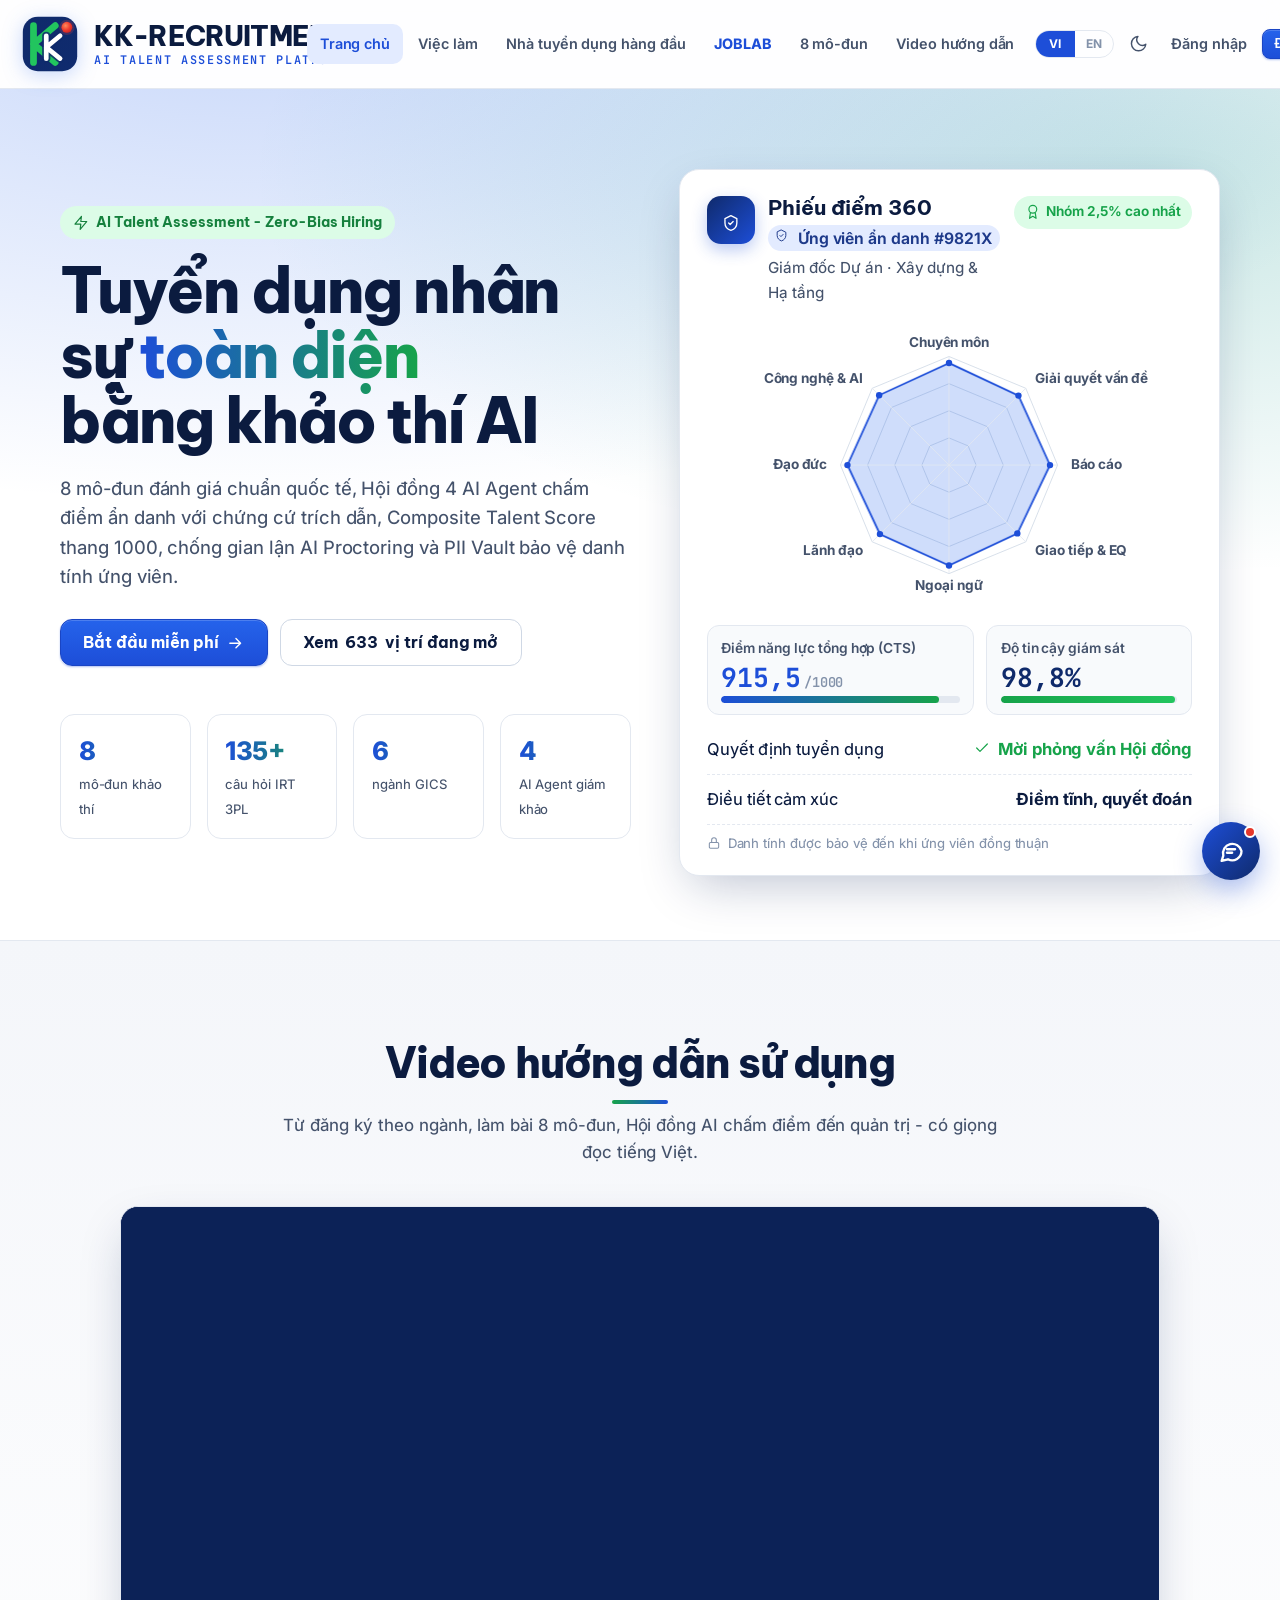
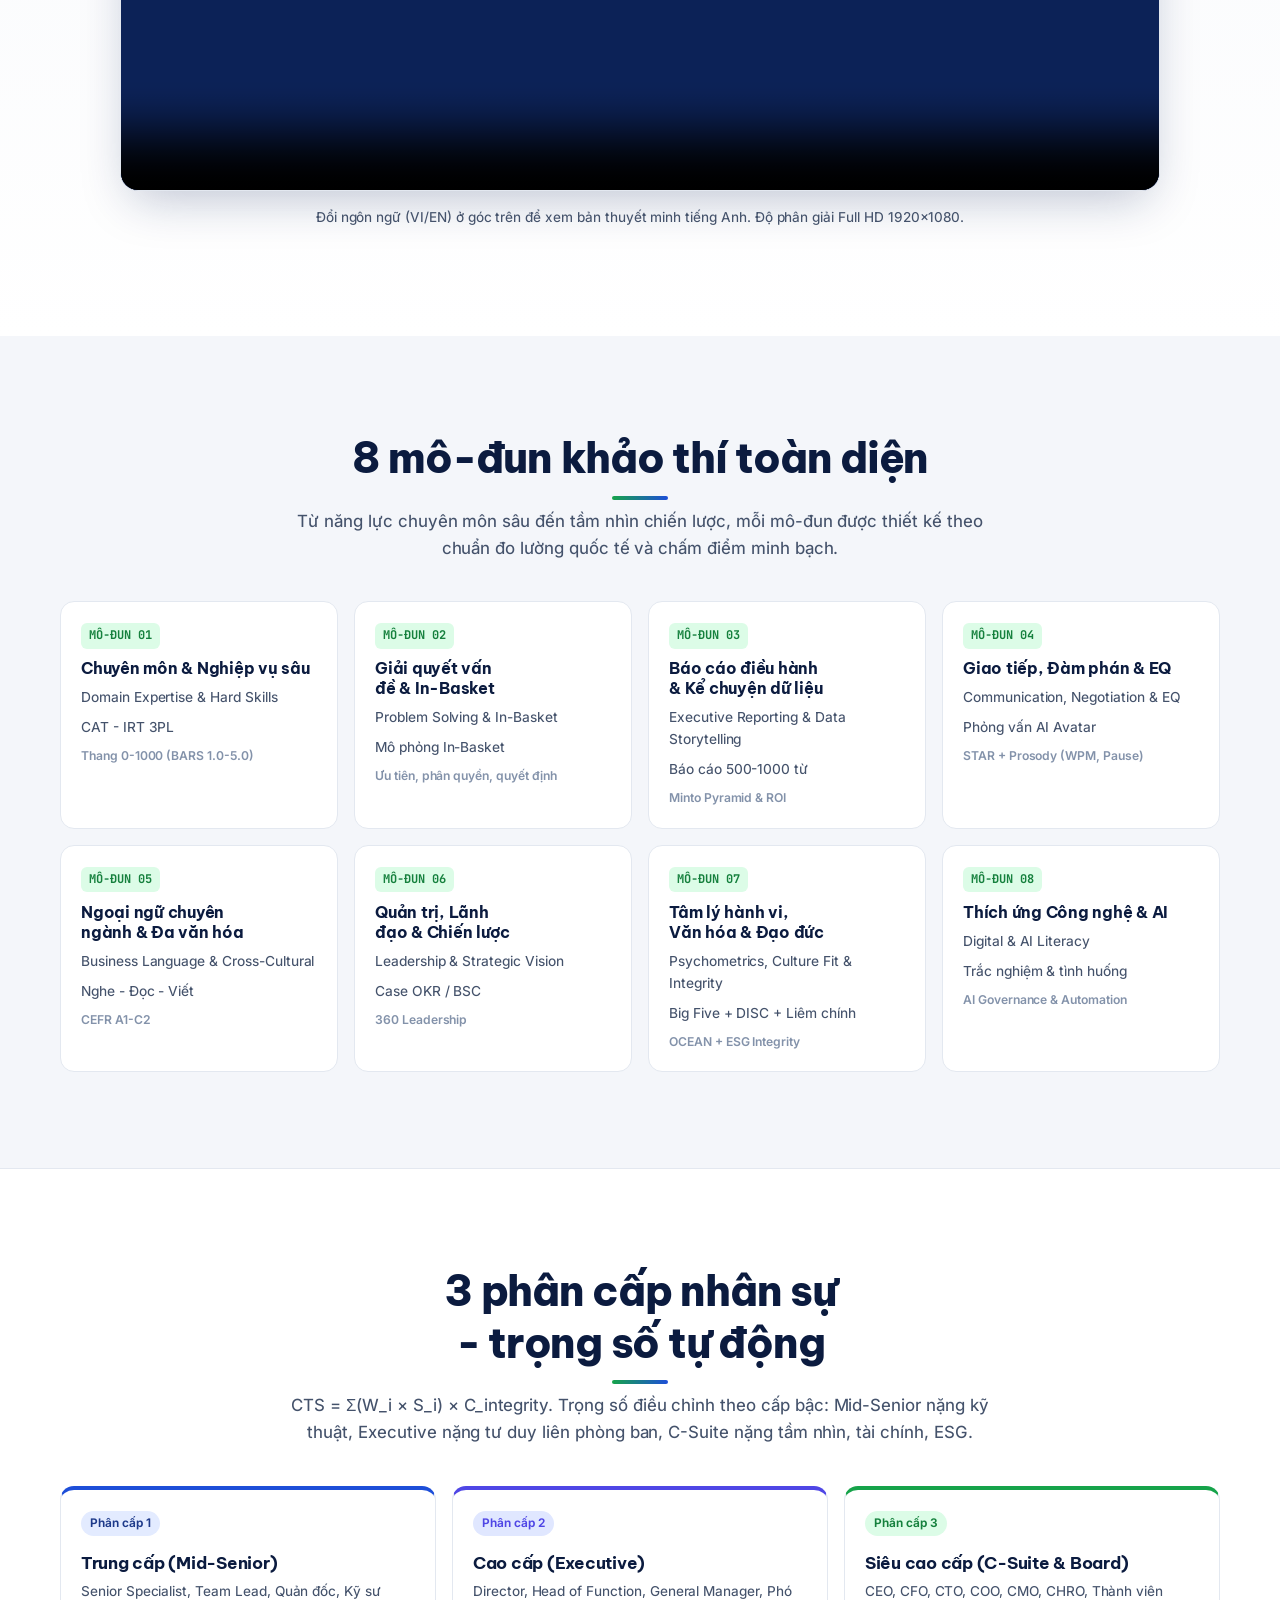
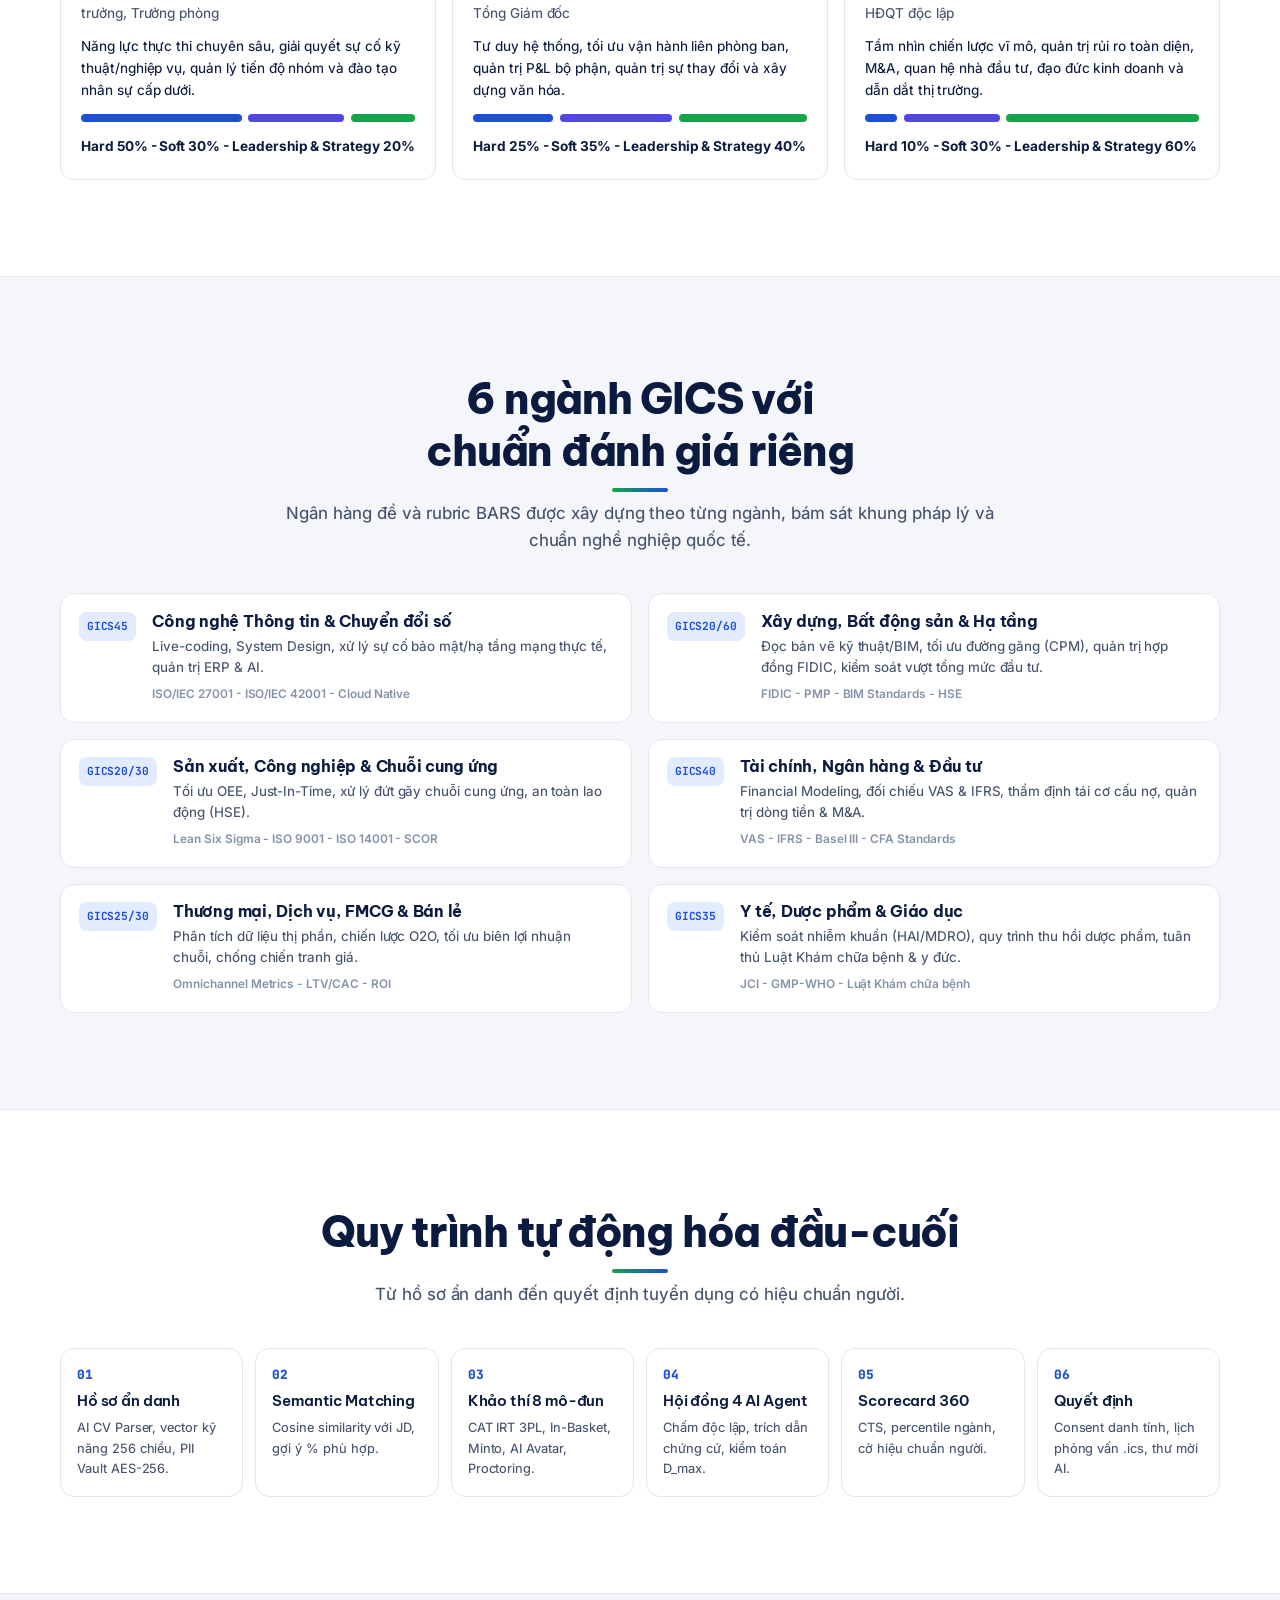
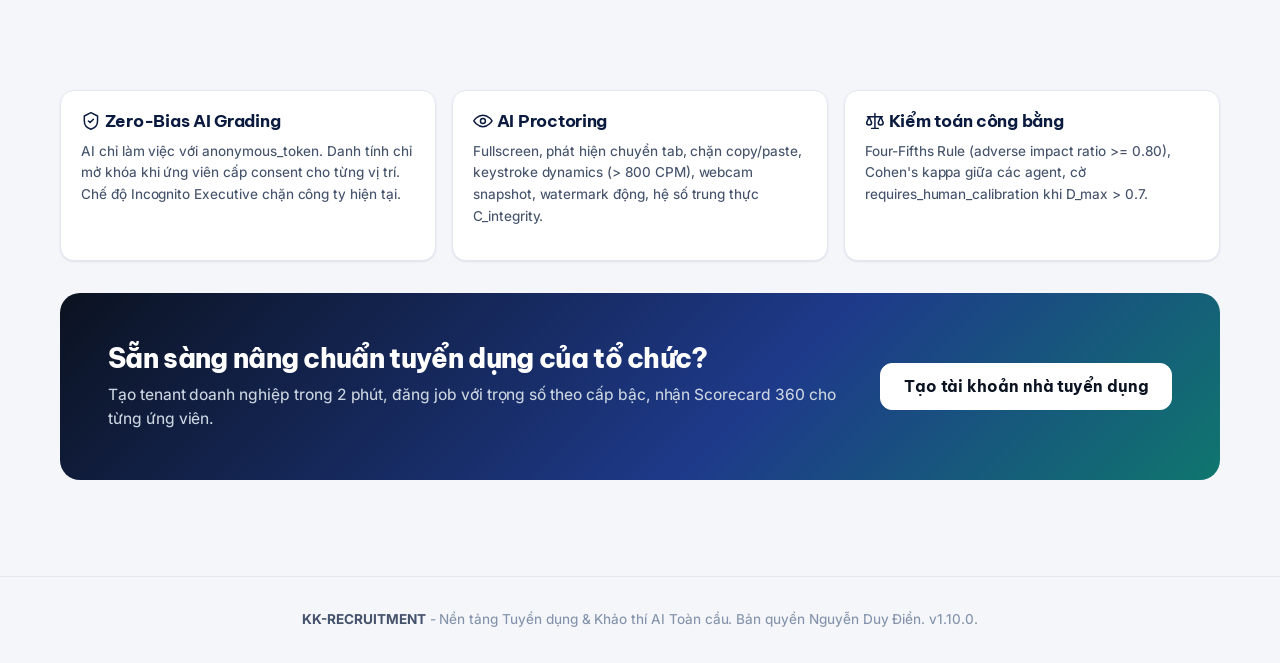
==== commit dd238946: "v1.10.0: Yêu cầu thông tin liên hệ - ứng viên đồng ý mới chia sẻ (double opt-in) - Nhà tuyển dụng: k" ====
--- a/index.html
+++ b/index.html
@@ -1,5 +1,5 @@
 <!DOCTYPE html>
-<!-- KK-RECRUITMENT v1.9.0 build 2026-11-06T17:14:53.144Z | 47 JS + 2 CSS + 1 vendor | 48137 dòng nguồn | Bản quyền Nguyễn Duy Điển | cloud nhiều tệp -->
+<!-- KK-RECRUITMENT v1.10.0 build 2026-11-11T03:48:00.364Z | 48 JS + 2 CSS + 1 vendor | 56616 dòng nguồn | Bản quyền Nguyễn Duy Điển | cloud nhiều tệp -->
 <html lang="vi" data-theme="light">
 <head>
 <meta charset="UTF-8">
@@ -7,14 +7,14 @@
 <meta http-equiv="Content-Security-Policy" content="default-src 'self'; script-src 'self' 'unsafe-inline' blob:; worker-src 'self' blob:; style-src 'self' 'unsafe-inline'; img-src 'self' data: blob: https://www.kk-recruit.net; media-src 'self' blob: mediastream: https://www.kk-recruit.net; connect-src 'self' https: http: wss: ws:; font-src 'self' data:; object-src 'none'; base-uri 'none'; form-action 'none';">
 <meta name="description" content="KK-RECRUITMENT - Nền tảng Tuyển dụng & Khảo thí AI Toàn cầu. Bản quyền Nguyễn Duy Điển.">
 <meta name="author" content="Nguyễn Duy Điển">
-<meta name="kkr-version" content="1.9.0">
+<meta name="kkr-version" content="1.10.0">
 <title>KK-RECRUITMENT - Nền tảng Tuyển dụng & Khảo thí AI Toàn cầu</title>
 <link rel="icon" href="data:image/svg+xml,%3Csvg xmlns='http://www.w3.org/2000/svg' viewBox='0 0 32 32' fill='none'%3E%3Cdefs%3E%3ClinearGradient id='kkBg' x1='0' y1='0' x2='32' y2='32'%3E%3Cstop stop-color='#0f2a6b'/%3E%3Cstop offset='1' stop-color='#1d4ed8'/%3E%3C/linearGradient%3E%3CradialGradient id='kkSun' cx='0.38' cy='0.35' r='0.75'%3E%3Cstop stop-color='#ff8a5c'/%3E%3Cstop offset='0.55' stop-color='#ef3b2d'/%3E%3Cstop offset='1' stop-color='#c81e1e'/%3E%3C/radialGradient%3E%3C/defs%3E%3Crect x='1.5' y='1.5' width='29' height='29' rx='8' fill='url(#kkBg)'/%3E%3Cpath d='M7.2 6.2v19.6M7.2 16l11.6-9.8M7.2 16l11.6 9.8' stroke='#22c55e' stroke-width='3.6' stroke-linecap='round' stroke-linejoin='round'/%3E%3Cpath d='M14 11.6v12.2M14 17.7l7.4-6.1M14 17.7l7.4 6.1' stroke='#0f2a6b' stroke-width='4.4' stroke-linecap='round' stroke-linejoin='round' opacity='.85'/%3E%3Cpath d='M14 11.6v12.2M14 17.7l7.4-6.1M14 17.7l7.4 6.1' stroke='#fff' stroke-width='2.5' stroke-linecap='round' stroke-linejoin='round'/%3E%3Ccircle cx='25' cy='7.1' r='4.1' fill='#ef4444' opacity='.22'/%3E%3Ccircle cx='25' cy='7.1' r='2.9' fill='url(#kkSun)'/%3E%3C/svg%3E">
-<link rel="stylesheet" href="/assets/app.a2c689e437.css">
-<link rel="preload" href="/assets/app.4464aa123f.js" as="script" fetchpriority="high">
-<script>try{if(localStorage.getItem('kkr_lang')==='en')document.write('<script src="/assets/i18n-en.40bf3a76b5.js"><\/script>')}catch(e){}</script>
+<link rel="stylesheet" href="/assets/app.d5a9e2c233.css">
+<link rel="preload" href="/assets/app.ed52f27c0b.js" as="script" fetchpriority="high">
+<script>try{if(localStorage.getItem('kkr_lang')==='en')document.write('<script src="/assets/i18n-en.d30a9a5646.js"><\/script>')}catch(e){}</script>
 <link rel="preconnect" href="https://kk-recruit-api.onrender.com" crossorigin>
-<script>window.KKR_CONFIG={"apiBase":"https://kk-recruit-api.onrender.com/api/v1","mode":"backend","source":"pages","assets":{"qaReport":"/assets/qa-report.91f6e131a7.js","employersSeed":"/assets/employers-seed.025046af1a.js","i18nEn":"/assets/i18n-en.40bf3a76b5.js","chatKb":"/assets/chat-kb.d3b01c7901.js","joblabContent1":"/assets/joblab-c1.07b153739f.js","joblabContent2":"/assets/joblab-c2.8d6e58c849.js","joblabContent3":"/assets/joblab-c3.d9ebfaf2bb.js","joblabContent4":"/assets/joblab-c4.26cecbce0d.js","joblabContent5":"/assets/joblab-c5.33b745aafc.js","joblabContent6":"/assets/joblab-c6.d78e741787.js","joblabContent7":"/assets/joblab-c7.265ba3128a.js","joblabContent8":"/assets/joblab-c8.a3ae18ee99.js","joblabContent9":"/assets/joblab-c9.8425eeb9a4.js","joblabContent10":"/assets/joblab-c10.8e544879b6.js","joblabContent11":"/assets/joblab-c11.11b694db64.js","joblabContent12":"/assets/joblab-c12.7505e57605.js","joblabContent13":"/assets/joblab-c13.b724c5d63d.js","joblabContent14":"/assets/joblab-c14.c4aaebb095.js","joblabContent15":"/assets/joblab-c15.2e968da0a3.js","joblabContent16":"/assets/joblab-c16.6c046c9a1d.js","joblabRoles":{"KK-001":"6527068566","KK-002":"8df0e29f7a","KK-003":"594da3f6a4","KK-004":"367e3afbe9","KK-005":"87c353bb5e","KK-006":"8bc9a9ea8c","KK-007":"bbe7e493cb","KK-008":"c3acbfddba","KK-026":"e951fc34d7","KK-027":"b89bd3f823","KK-028":"f5d825ffe1","KK-029":"74afca624c","KK-030":"1ca0f4e2ac","KK-031":"10b026b8a2","KK-032":"dcde246430","KK-033":"1c922c4220","KK-061":"5c98609e1c","KK-062":"c83ab15de8","KK-063":"184600c5f2","KK-064":"ecc255a81d","KK-065":"b7d653e845","KK-066":"6517a6306b","KK-067":"3dd46e958f","KK-111":"696bf3f8d7","KK-112":"5cef809420","KK-113":"cd05e99881","KK-114":"c3812c0e56","KK-115":"8da9ab3e3d","KK-116":"98fe706f24","KK-141":"4ad80651c9","KK-142":"e559f2c6f2","KK-143":"b92099723f","KK-144":"b1b45fb1a8","KK-145":"44cbe123fc","KK-146":"1c2434760d","KK-171":"70086ad8b9","KK-172":"08daf2a109","KK-173":"db02925aae","KK-174":"d1fff52751","KK-175":"55b69203d3","KK-176":"e516776be4","KK-177":"7df83b5592","KK-201":"7be248322d","KK-202":"ffad5ab657","KK-203":"ed46f242c5","KK-204":"10444682f6","KK-205":"35a197dee9","KK-206":"4add9fffd5","KK-231":"047b0dc19d","KK-232":"a0b5bf6ab4","KK-233":"9ec3dba65f","KK-234":"a3316f8b44","KK-235":"67a23fe37d","KK-236":"274efe8912","KK-237":"2d6eb83995","KK-238":"f87a5b71b9","KK-286":"96252b9989","KK-287":"7eff0b2be2","KK-288":"8b0152379f","KK-289":"eaa7fb2a43","KK-290":"1ca563f61c","KK-291":"364a236efb","KK-292":"476f0ce399","KK-331":"a48c651094","KK-332":"35af84d6c9","KK-333":"4f2a2a2f4a","KK-334":"6207a2f5c3","KK-335":"3fbf2cdb57","KK-336":"78622ef59c","KK-337":"5325c75767","KK-376":"d4c2889dee","KK-377":"0c3f46ace5","KK-378":"e6db94f3df","KK-379":"b808139f5d","KK-380":"bdf978af43","KK-381":"4f96f621c4","KK-382":"57ab84018a","KK-416":"3ba7345363","KK-417":"d57a07627c","KK-418":"215396f4a3","KK-419":"ae02b35e81","KK-420":"decf72b469","KK-421":"dc2feee116","KK-422":"5090988461","KK-461":"3e6602edf5","KK-462":"18c6046b11","KK-463":"b6a0a9d490","KK-464":"d2302474a3","KK-465":"62bacb9aca","KK-466":"7a6dbfe2d3","KK-467":"a1845c203f","KK-501":"be734dd805","KK-502":"268e62bfe2","KK-503":"6a53c2a383","KK-504":"ff43264897","KK-505":"655ceeee79","KK-506":"c616c821dc","KK-507":"91b1471875","KK-536":"ab498a544f","KK-537":"9c74bf0d33","KK-538":"24654a42c6","KK-539":"7a2100f841","KK-540":"502339420e","KK-541":"d0ccb15a15","KK-542":"e5d1653fed","KK-581":"b52c525b8e","KK-582":"08bdf0c68e","KK-583":"156211cc56","KK-584":"18600df0c3","KK-585":"2ae6437e07","KK-586":"b86bc0ab31","KK-587":"cdc892615b","KK-588":"5ad4967b0a","KK-631":"200199045f","KK-632":"0755a21b78","KK-633":"84130bebe4","KK-634":"3bd4f1dc65","KK-635":"adf83a01e4","KK-636":"13d78e29d8","KK-637":"1897b6abc4","KK-638":"48be8b3f10","KK-639":"69c560662f","KK-640":"2fc1224452","KK-641":"8686b3e0db","KK-642":"6580be3041","KK-711":"b2cd364eee","KK-712":"9df81bf75c","KK-713":"5b33f23d26","KK-714":"279e6c8868","KK-715":"1db463db21","KK-716":"d8d100455f","KK-717":"b84418a96c","KK-718":"060cff5a30","KK-719":"f8a9aa7c93","KK-720":"78b4485fab","KK-721":"baac1aaf29","KK-722":"c93a0caaee","KK-791":"4abe69cb16","KK-792":"6fd6617ea2","KK-793":"71eb504150","KK-794":"9798a82a8e","KK-795":"ceeb4db8ff","KK-796":"10efa2c37c","KK-797":"1168ad7ca8","KK-798":"b65b37c580","KK-799":"d4a10c77f1","KK-800":"d6e89950d2","KK-801":"3d402e3ba3","KK-866":"e15b04cf14","KK-867":"0d4f53884e","KK-868":"38b82bf921","KK-869":"2812ef5215","KK-870":"1533335e6f","KK-871":"a95fb604b1","KK-872":"c457b3aaee","KK-873":"1e838e96f2","KK-874":"c1d9511352","KK-875":"0ad3982ad2","KK-876":"3380d2c107","KK-936":"5e73e89bba","KK-937":"c567517e2a","KK-938":"438b0e2a27","KK-939":"593f6b369d","KK-940":"5c68f99c86","KK-941":"4a477924fc","KK-942":"89399fbc03","KK-943":"1c9a7c4712","KK-944":"96b5f2a1e9","KK-945":"3885767309","KK-951":"6bcfec1e0c","KK-952":"c4d6568ba6","KK-953":"1801c887bb","KK-954":"6a42b5f992","KK-955":"7cb6188423","KK-956":"5ce33db04e","KK-957":"4521002944","KK-958":"d69b262577","KK-963":"36b49046d0","KK-964":"472bf0646b","KK-965":"5f5877645a","KK-966":"6e5b41d3f5","KK-967":"27052b170b","KK-968":"c19c03771c","KK-969":"da1dccaad3","KK-970":"608e3cdfd4","KK-975":"d8d772a757","KK-976":"645e03f8b8","KK-977":"20589e7d43","KK-978":"ac02c66213","KK-979":"151348a075","KK-980":"1ef57dd6be","KK-981":"31d79c7ebc","KK-982":"fa34c8940c","KK-987":"4a15000aac","KK-988":"559e4f5d79","KK-989":"83e5a1d837","KK-990":"0edf4d7987","KK-991":"35ceac3fea","KK-992":"5cfadd194f","KK-993":"500ff4de4f"},"livekit":"/assets/livekit.bf9c741028.js"}};</script>
+<script>window.KKR_CONFIG={"apiBase":"https://kk-recruit-api.onrender.com/api/v1","mode":"backend","source":"pages","assets":{"qaReport":"/assets/qa-report.91f6e131a7.js","employersSeed":"/assets/employers-seed.025046af1a.js","i18nEn":"/assets/i18n-en.d30a9a5646.js","chatKb":"/assets/chat-kb.bbd0ac24b1.js","joblabContent1":"/assets/joblab-c1.07b153739f.js","joblabContent2":"/assets/joblab-c2.8d6e58c849.js","joblabContent3":"/assets/joblab-c3.d9ebfaf2bb.js","joblabContent4":"/assets/joblab-c4.26cecbce0d.js","joblabContent5":"/assets/joblab-c5.33b745aafc.js","joblabContent6":"/assets/joblab-c6.d78e741787.js","joblabContent7":"/assets/joblab-c7.265ba3128a.js","joblabContent8":"/assets/joblab-c8.a3ae18ee99.js","joblabContent9":"/assets/joblab-c9.8425eeb9a4.js","joblabContent10":"/assets/joblab-c10.8e544879b6.js","joblabContent11":"/assets/joblab-c11.11b694db64.js","joblabContent12":"/assets/joblab-c12.7505e57605.js","joblabContent13":"/assets/joblab-c13.b724c5d63d.js","joblabContent14":"/assets/joblab-c14.c4aaebb095.js","joblabContent15":"/assets/joblab-c15.2e968da0a3.js","joblabContent16":"/assets/joblab-c16.6c046c9a1d.js","joblabRoles":{"KK-001":"6527068566","KK-002":"8df0e29f7a","KK-003":"594da3f6a4","KK-004":"367e3afbe9","KK-005":"87c353bb5e","KK-006":"8bc9a9ea8c","KK-007":"bbe7e493cb","KK-008":"c3acbfddba","KK-026":"e951fc34d7","KK-027":"b89bd3f823","KK-028":"f5d825ffe1","KK-029":"74afca624c","KK-030":"1ca0f4e2ac","KK-031":"10b026b8a2","KK-032":"dcde246430","KK-033":"1c922c4220","KK-061":"5c98609e1c","KK-062":"c83ab15de8","KK-063":"184600c5f2","KK-064":"ecc255a81d","KK-065":"b7d653e845","KK-066":"6517a6306b","KK-067":"3dd46e958f","KK-111":"696bf3f8d7","KK-112":"5cef809420","KK-113":"cd05e99881","KK-114":"c3812c0e56","KK-115":"8da9ab3e3d","KK-116":"98fe706f24","KK-141":"4ad80651c9","KK-142":"e559f2c6f2","KK-143":"b92099723f","KK-144":"b1b45fb1a8","KK-145":"44cbe123fc","KK-146":"1c2434760d","KK-171":"70086ad8b9","KK-172":"08daf2a109","KK-173":"db02925aae","KK-174":"d1fff52751","KK-175":"55b69203d3","KK-176":"e516776be4","KK-177":"7df83b5592","KK-201":"7be248322d","KK-202":"ffad5ab657","KK-203":"ed46f242c5","KK-204":"10444682f6","KK-205":"35a197dee9","KK-206":"4add9fffd5","KK-231":"047b0dc19d","KK-232":"a0b5bf6ab4","KK-233":"9ec3dba65f","KK-234":"a3316f8b44","KK-235":"67a23fe37d","KK-236":"274efe8912","KK-237":"2d6eb83995","KK-238":"f87a5b71b9","KK-286":"96252b9989","KK-287":"7eff0b2be2","KK-288":"8b0152379f","KK-289":"eaa7fb2a43","KK-290":"1ca563f61c","KK-291":"364a236efb","KK-292":"476f0ce399","KK-331":"a48c651094","KK-332":"35af84d6c9","KK-333":"4f2a2a2f4a","KK-334":"6207a2f5c3","KK-335":"3fbf2cdb57","KK-336":"78622ef59c","KK-337":"5325c75767","KK-376":"d4c2889dee","KK-377":"0c3f46ace5","KK-378":"e6db94f3df","KK-379":"b808139f5d","KK-380":"bdf978af43","KK-381":"4f96f621c4","KK-382":"57ab84018a","KK-416":"3ba7345363","KK-417":"d57a07627c","KK-418":"215396f4a3","KK-419":"ae02b35e81","KK-420":"decf72b469","KK-421":"dc2feee116","KK-422":"5090988461","KK-461":"3e6602edf5","KK-462":"18c6046b11","KK-463":"b6a0a9d490","KK-464":"d2302474a3","KK-465":"62bacb9aca","KK-466":"7a6dbfe2d3","KK-467":"a1845c203f","KK-501":"be734dd805","KK-502":"268e62bfe2","KK-503":"6a53c2a383","KK-504":"ff43264897","KK-505":"655ceeee79","KK-506":"c616c821dc","KK-507":"91b1471875","KK-536":"ab498a544f","KK-537":"9c74bf0d33","KK-538":"24654a42c6","KK-539":"7a2100f841","KK-540":"502339420e","KK-541":"d0ccb15a15","KK-542":"e5d1653fed","KK-581":"b52c525b8e","KK-582":"08bdf0c68e","KK-583":"156211cc56","KK-584":"18600df0c3","KK-585":"2ae6437e07","KK-586":"b86bc0ab31","KK-587":"cdc892615b","KK-588":"5ad4967b0a","KK-631":"200199045f","KK-632":"0755a21b78","KK-633":"84130bebe4","KK-634":"3bd4f1dc65","KK-635":"adf83a01e4","KK-636":"13d78e29d8","KK-637":"1897b6abc4","KK-638":"48be8b3f10","KK-639":"69c560662f","KK-640":"2fc1224452","KK-641":"8686b3e0db","KK-642":"6580be3041","KK-711":"b2cd364eee","KK-712":"9df81bf75c","KK-713":"5b33f23d26","KK-714":"279e6c8868","KK-715":"1db463db21","KK-716":"d8d100455f","KK-717":"b84418a96c","KK-718":"060cff5a30","KK-719":"f8a9aa7c93","KK-720":"78b4485fab","KK-721":"baac1aaf29","KK-722":"c93a0caaee","KK-791":"4abe69cb16","KK-792":"6fd6617ea2","KK-793":"71eb504150","KK-794":"9798a82a8e","KK-795":"ceeb4db8ff","KK-796":"10efa2c37c","KK-797":"1168ad7ca8","KK-798":"b65b37c580","KK-799":"d4a10c77f1","KK-800":"d6e89950d2","KK-801":"3d402e3ba3","KK-866":"e15b04cf14","KK-867":"0d4f53884e","KK-868":"38b82bf921","KK-869":"2812ef5215","KK-870":"1533335e6f","KK-871":"a95fb604b1","KK-872":"c457b3aaee","KK-873":"1e838e96f2","KK-874":"c1d9511352","KK-875":"0ad3982ad2","KK-876":"3380d2c107","KK-936":"5e73e89bba","KK-937":"c567517e2a","KK-938":"438b0e2a27","KK-939":"593f6b369d","KK-940":"5c68f99c86","KK-941":"4a477924fc","KK-942":"89399fbc03","KK-943":"1c9a7c4712","KK-944":"96b5f2a1e9","KK-945":"3885767309","KK-951":"6bcfec1e0c","KK-952":"c4d6568ba6","KK-953":"1801c887bb","KK-954":"6a42b5f992","KK-955":"7cb6188423","KK-956":"5ce33db04e","KK-957":"4521002944","KK-958":"d69b262577","KK-963":"36b49046d0","KK-964":"472bf0646b","KK-965":"5f5877645a","KK-966":"6e5b41d3f5","KK-967":"27052b170b","KK-968":"c19c03771c","KK-969":"da1dccaad3","KK-970":"608e3cdfd4","KK-975":"d8d772a757","KK-976":"645e03f8b8","KK-977":"20589e7d43","KK-978":"ac02c66213","KK-979":"151348a075","KK-980":"1ef57dd6be","KK-981":"31d79c7ebc","KK-982":"fa34c8940c","KK-987":"4a15000aac","KK-988":"559e4f5d79","KK-989":"83e5a1d837","KK-990":"0edf4d7987","KK-991":"35ceac3fea","KK-992":"5cfadd194f","KK-993":"500ff4de4f"},"livekit":"/assets/livekit.bf9c741028.js"}};</script>
 </head>
 <body>
 <div id="app" data-prerender="vi"><header class="pub-header"><div class="inner"><a class="brand" href="#/"><svg viewBox="0 0 32 32" fill="none"><defs><linearGradient id="kkBg" x1="0" y1="0" x2="32" y2="32"><stop stop-color="#0f2a6b"></stop><stop offset="1" stop-color="#1d4ed8"></stop></linearGradient><radialGradient id="kkSun" cx="0.38" cy="0.35" r="0.75"><stop stop-color="#ff8a5c"></stop><stop offset="0.55" stop-color="#ef3b2d"></stop><stop offset="1" stop-color="#c81e1e"></stop></radialGradient></defs><rect x="1.5" y="1.5" width="29" height="29" rx="8" fill="url(#kkBg)"></rect><path d="M7.2 6.2v19.6M7.2 16l11.6-9.8M7.2 16l11.6 9.8" stroke="#22c55e" stroke-width="3.6" stroke-linecap="round" stroke-linejoin="round"></path><path d="M14 11.6v12.2M14 17.7l7.4-6.1M14 17.7l7.4 6.1" stroke="#0f2a6b" stroke-width="4.4" stroke-linecap="round" stroke-linejoin="round" opacity=".85"></path><path d="M14 11.6v12.2M14 17.7l7.4-6.1M14 17.7l7.4 6.1" stroke="#fff" stroke-width="2.5" stroke-linecap="round" stroke-linejoin="round"></path><circle cx="25" cy="7.1" r="4.1" fill="#ef4444" opacity=".22"></circle><circle cx="25" cy="7.1" r="2.9" fill="url(#kkSun)"></circle></svg><span>KK-RECRUITMENT<small>AI Talent Assessment Platform</small></span></a>
@@ -48,11 +48,11 @@
       <div class="steps"><div class="step"><h4>Hồ sơ ẩn danh</h4><p>AI CV Parser, vector kỹ năng 256 chiều, PII Vault AES-256.</p></div><div class="step"><h4>Semantic Matching</h4><p>Cosine similarity với JD, gợi ý % phù hợp.</p></div><div class="step"><h4>Khảo thí 8 mô-đun</h4><p>CAT IRT 3PL, In-Basket, Minto, AI Avatar, Proctoring.</p></div><div class="step"><h4>Hội đồng 4 AI Agent</h4><p>Chấm độc lập, trích dẫn chứng cứ, kiểm toán D_max.</p></div><div class="step"><h4>Scorecard 360</h4><p>CTS, percentile ngành, cờ hiệu chuẩn người.</p></div><div class="step"><h4>Quyết định</h4><p>Consent danh tính, lịch phỏng vấn .ics, thư mời AI.</p></div></div></div></section>
     <section class="section"><div class="container"><div class="grid c3"><div class="card"><h3><span class="ico "><svg viewBox="0 0 24 24"><path d="M12 2l8 4v6c0 5-3.5 8.5-8 10-4.5-1.5-8-5-8-10V6z"></path><path d="M9 12l2 2 4-4"></path></svg></span> Zero-Bias AI Grading</h3><p class="small muted">AI chỉ làm việc với anonymous_token. Danh tính chỉ mở khóa khi ứng viên cấp consent cho từng vị trí. Chế độ Incognito Executive chặn công ty hiện tại.</p></div><div class="card"><h3><span class="ico "><svg viewBox="0 0 24 24"><path d="M1 12s4-7 11-7 11 7 11 7-4 7-11 7S1 12 1 12z"></path><circle cx="12" cy="12" r="3"></circle></svg></span> AI Proctoring</h3><p class="small muted">Fullscreen, phát hiện chuyển tab, chặn copy/paste, keystroke dynamics (&gt; 800 CPM), webcam snapshot, watermark động, hệ số trung thực C_integrity.</p></div><div class="card"><h3><span class="ico "><svg viewBox="0 0 24 24"><path d="M12 3v18M3 7h18M5 7l-3 7a3 3 0 0 0 6 0L5 7zM19 7l-3 7a3 3 0 0 0 6 0l-3-7M8 21h8"></path></svg></span> Kiểm toán công bằng</h3><p class="small muted">Four-Fifths Rule (adverse impact ratio &gt;= 0.80), Cohen's kappa giữa các agent, cờ requires_human_calibration khi D_max &gt; 0.7.</p></div></div>
       <div class="cta mt2"><div><h2>Sẵn sàng nâng chuẩn tuyển dụng của tổ chức?</h2><p>Tạo tenant doanh nghiệp trong 2 phút, đăng job với trọng số theo cấp bậc, nhận Scorecard 360 cho từng ứng viên.</p></div><a class="btn lg" href="#/register">Tạo tài khoản nhà tuyển dụng</a></div></div></section></main>
-    <footer class="pub-footer"><b>KK-RECRUITMENT</b> - Nền tảng Tuyển dụng &amp; Khảo thí AI Toàn cầu. Bản quyền Nguyễn Duy Điển. v1.9.0.</footer></div>
+    <footer class="pub-footer"><b>KK-RECRUITMENT</b> - Nền tảng Tuyển dụng &amp; Khảo thí AI Toàn cầu. Bản quyền Nguyễn Duy Điển. v1.10.0.</footer></div>
 <script>(function(){try{var d=document.documentElement,t=localStorage.getItem('kkr_theme');if(t)d.setAttribute('data-theme',t);var h=location.hash||'',l=localStorage.getItem('kkr_lang')||'vi';if((h&&h!=='#'&&h!=='#/'&&h.indexOf('#/?')!==0)||l!=='vi'||location.pathname.length>1){var a=document.getElementById('app');a.removeAttribute('data-prerender');a.innerHTML="<div class=\"loader-wrap\"><div class=\"loader-box\"><div class=\"spinner\"></div><div class=\"loader-msg\">Đang khởi động KK-RECRUITMENT... / Starting KK-RECRUITMENT...</div></div></div>";}}catch(e){}})();</script>
 <noscript><div class="container narrow"><div class="card"><h2>Cần bật JavaScript / JavaScript required</h2><p>KK-RECRUITMENT là ứng dụng web chạy hoàn toàn trên trình duyệt. KK-RECRUITMENT runs entirely in your browser.</p></div></div></noscript>
 
-<script src="/assets/app.4464aa123f.js" fetchpriority="high"></script>
+<script src="/assets/app.ed52f27c0b.js" fetchpriority="high"></script>
 <script>if('serviceWorker' in navigator&&location.protocol==='https:')addEventListener('load',function(){navigator.serviceWorker.register('/sw.js').catch(function(){})});</script>
 </body>
 </html>
--- a/assets/app.d5a9e2c233.css
+++ b/assets/app.d5a9e2c233.css
@@ -0,0 +1 @@
+@font-face{font-family:Be Vietnam Pro;font-style:normal;font-display:swap;font-weight:500;src:url(fonts/f0.86341610cb.woff2) format("woff2");unicode-range:U+0102-0103,U+0110-0111,U+0128-0129,U+0168-0169,U+01A0-01A1,U+01AF-01B0,U+0300-0301,U+0303-0304,U+0308-0309,U+0323,U+0329,U+1EA0-1EF9,U+20AB}@font-face{font-family:Be Vietnam Pro;font-style:normal;font-display:swap;font-weight:500;src:url(fonts/f1.b621f77d35.woff2) format("woff2");unicode-range:U+0000-00FF,U+0131,U+0152-0153,U+02BB-02BC,U+02C6,U+02DA,U+02DC,U+0304,U+0308,U+0329,U+2000-206F,U+20AC,U+2122,U+2191,U+2193,U+2212,U+2215,U+FEFF,U+FFFD}@font-face{font-family:Be Vietnam Pro;font-style:normal;font-display:swap;font-weight:600;src:url(fonts/f2.97658c6f9a.woff2) format("woff2");unicode-range:U+0102-0103,U+0110-0111,U+0128-0129,U+0168-0169,U+01A0-01A1,U+01AF-01B0,U+0300-0301,U+0303-0304,U+0308-0309,U+0323,U+0329,U+1EA0-1EF9,U+20AB}@font-face{font-family:Be Vietnam Pro;font-style:normal;font-display:swap;font-weight:600;src:url(fonts/f3.9503dec2a7.woff2) format("woff2");unicode-range:U+0000-00FF,U+0131,U+0152-0153,U+02BB-02BC,U+02C6,U+02DA,U+02DC,U+0304,U+0308,U+0329,U+2000-206F,U+20AC,U+2122,U+2191,U+2193,U+2212,U+2215,U+FEFF,U+FFFD}@font-face{font-family:Be Vietnam Pro;font-style:normal;font-display:swap;font-weight:700;src:url(fonts/f4.4f58af2d1c.woff2) format("woff2");unicode-range:U+0102-0103,U+0110-0111,U+0128-0129,U+0168-0169,U+01A0-01A1,U+01AF-01B0,U+0300-0301,U+0303-0304,U+0308-0309,U+0323,U+0329,U+1EA0-1EF9,U+20AB}@font-face{font-family:Be Vietnam Pro;font-style:normal;font-display:swap;font-weight:700;src:url(fonts/f5.a193dd8769.woff2) format("woff2");unicode-range:U+0000-00FF,U+0131,U+0152-0153,U+02BB-02BC,U+02C6,U+02DA,U+02DC,U+0304,U+0308,U+0329,U+2000-206F,U+20AC,U+2122,U+2191,U+2193,U+2212,U+2215,U+FEFF,U+FFFD}@font-face{font-family:Be Vietnam Pro;font-style:normal;font-display:swap;font-weight:800;src:url(fonts/f6.26b241d1d5.woff2) format("woff2");unicode-range:U+0102-0103,U+0110-0111,U+0128-0129,U+0168-0169,U+01A0-01A1,U+01AF-01B0,U+0300-0301,U+0303-0304,U+0308-0309,U+0323,U+0329,U+1EA0-1EF9,U+20AB}@font-face{font-family:Be Vietnam Pro;font-style:normal;font-display:swap;font-weight:800;src:url(fonts/f7.7c5d087118.woff2) format("woff2");unicode-range:U+0000-00FF,U+0131,U+0152-0153,U+02BB-02BC,U+02C6,U+02DA,U+02DC,U+0304,U+0308,U+0329,U+2000-206F,U+20AC,U+2122,U+2191,U+2193,U+2212,U+2215,U+FEFF,U+FFFD}@font-face{font-family:Inter;font-style:normal;font-display:swap;font-weight:100 900;src:url(fonts/f8.5c66f9e07e.woff2) format("woff2");unicode-range:U+0102-0103,U+0110-0111,U+0128-0129,U+0168-0169,U+01A0-01A1,U+01AF-01B0,U+0300-0301,U+0303-0304,U+0308-0309,U+0323,U+0329,U+1EA0-1EF9,U+20AB}@font-face{font-family:JetBrains Mono;font-style:normal;font-display:swap;font-weight:100 800;src:url(fonts/f9.2288795da8.woff2) format("woff2");unicode-range:U+0102-0103,U+0110-0111,U+0128-0129,U+0168-0169,U+01A0-01A1,U+01AF-01B0,U+0300-0301,U+0303-0304,U+0308-0309,U+0323,U+0329,U+1EA0-1EF9,U+20AB}@font-face{font-family:Inter;font-style:normal;font-display:swap;font-weight:100 900;src:url(fonts/f10.3100e775e8.woff2) format("woff2");unicode-range:U+0000-00FF,U+0131,U+0152-0153,U+02BB-02BC,U+02C6,U+02DA,U+02DC,U+0304,U+0308,U+0329,U+2000-206F,U+20AC,U+2122,U+2191,U+2193,U+2212,U+2215,U+FEFF,U+FFFD}@font-face{font-family:JetBrains Mono;font-style:normal;font-display:swap;font-weight:100 800;src:url(fonts/f11.18be452724.woff2) format("woff2");unicode-range:U+0000-00FF,U+0131,U+0152-0153,U+02BB-02BC,U+02C6,U+02DA,U+02DC,U+0304,U+0308,U+0329,U+2000-206F,U+20AC,U+2122,U+2191,U+2193,U+2212,U+2215,U+FEFF,U+FFFD}:root{--font-head: "Be Vietnam Pro", "Inter", -apple-system, BlinkMacSystemFont, "Segoe UI", Roboto, Arial, sans-serif;--font: "Inter", "Be Vietnam Pro", -apple-system, BlinkMacSystemFont, "Segoe UI", Roboto, "Helvetica Neue", Arial, "Noto Sans", sans-serif;--mono: "JetBrains Mono", ui-monospace, SFMono-Regular, Menlo, Consolas, monospace;--bg: #f3f5f9;--bg2: #ffffff;--bg3: #eef1f6;--surface: #ffffff;--surface2: #f7f9fc;--text: #0f172a;--text2: #475569;--text3: #94a3b8;--border: #e2e8f0;--border2: #cbd5e1;--primary: #1d4ed8;--primary2: #2563eb;--primary-soft: #dbeafe;--primary-text: #1e40af;--accent: #0d9488;--accent-soft: #ccfbf1;--accent-text: #0f766e;--indigo: #4f46e5;--indigo-soft: #e0e7ff;--purple: #7c3aed;--purple-soft: #ede9fe;--amber: #d97706;--amber-soft: #fef3c7;--red: #dc2626;--red-soft: #fee2e2;--green: #16a34a;--green-soft: #dcfce7;--sidebar: #0b1220;--sidebar-text: #cbd5e1;--sidebar-active: rgba(59, 130, 246, .18);--shadow: 0 1px 2px rgba(15, 23, 42, .05), 0 4px 16px rgba(15, 23, 42, .06);--shadow-lg: 0 10px 40px rgba(15, 23, 42, .15);--radius: 12px;--radius-sm: 8px;--radius-lg: 18px;--nav-w: 256px;--head-h: 64px}:root[data-theme=dark]{--bg: #0b1220;--bg2: #111a2e;--bg3: #0f172a;--surface: #131c31;--surface2: #182341;--text: #e5e9f2;--text2: #a3b0c6;--text3: #6b7a94;--border: #243049;--border2: #324161;--primary: #3b82f6;--primary2: #60a5fa;--primary-soft: rgba(59, 130, 246, .16);--primary-text: #93c5fd;--accent: #14b8a6;--accent-soft: rgba(20, 184, 166, .16);--accent-text: #5eead4;--indigo: #818cf8;--indigo-soft: rgba(129, 140, 248, .16);--purple: #a78bfa;--purple-soft: rgba(167, 139, 250, .16);--amber: #fbbf24;--amber-soft: rgba(251, 191, 36, .14);--red: #f87171;--red-soft: rgba(248, 113, 113, .14);--green: #4ade80;--green-soft: rgba(74, 222, 128, .14);--sidebar: #070d1a;--sidebar-text: #aab6cc;--sidebar-active: rgba(96, 165, 250, .16);--shadow: 0 1px 2px rgba(0, 0, 0, .4), 0 4px 16px rgba(0, 0, 0, .35);--shadow-lg: 0 10px 40px rgba(0, 0, 0, .6)}*{box-sizing:border-box}html,body{margin:0;padding:0}body{font-family:var(--font);background:var(--bg);color:var(--text);font-size:14.5px;line-height:1.55;-webkit-font-smoothing:antialiased;transition:background .2s,color .2s}a{color:var(--primary);text-decoration:none}a:hover{text-decoration:underline}h1,h2,h3,h4{margin:0 0 .5rem;line-height:1.25;letter-spacing:-.01em}h1{font-size:1.65rem;font-weight:700}h2{font-size:1.25rem;font-weight:650}h3{font-size:1.05rem;font-weight:650}h4{font-size:.95rem;font-weight:600}p{margin:0 0 .75rem}img,svg{max-width:100%}button{font-family:inherit}::selection{background:var(--primary-soft)}.muted{color:var(--text2)}.small{font-size:.85rem}.mono{font-family:var(--mono);font-size:.85em}.right{text-align:right}.center{text-align:center}.nowrap{white-space:nowrap}.mt{margin-top:1rem}.mt2{margin-top:2rem}.mb{margin-bottom:1rem}.mb0{margin-bottom:0}.row{display:flex;gap:.75rem;align-items:center;flex-wrap:wrap}.row.between{justify-content:space-between}.row.end{justify-content:flex-end}.col{display:flex;flex-direction:column;gap:.75rem}.grid{display:grid;gap:1rem}.grid.c2{grid-template-columns:repeat(2,1fr)}.grid.c3{grid-template-columns:repeat(3,1fr)}.grid.c4{grid-template-columns:repeat(4,1fr)}.grid.auto{grid-template-columns:repeat(auto-fill,minmax(280px,1fr))}.hidden{display:none!important}.ico{display:inline-flex;width:1.15em;height:1.15em;vertical-align:-.2em}.ico svg{width:100%;height:100%;fill:none;stroke:currentColor;stroke-width:1.8;stroke-linecap:round;stroke-linejoin:round}.ico.lg{width:1.6em;height:1.6em}.btn{display:inline-flex;align-items:center;gap:.45rem;padding:.55rem 1rem;border-radius:var(--radius-sm);border:1px solid var(--border2);background:var(--surface);color:var(--text);font-weight:600;font-size:.9rem;cursor:pointer;transition:all .15s;white-space:nowrap;text-decoration:none!important;line-height:1.2}.btn:hover{border-color:var(--primary);color:var(--primary);background:var(--surface2)}.btn.primary{background:var(--primary);border-color:var(--primary);color:#fff}.btn.primary:hover{background:var(--primary2);color:#fff}.btn.accent:hover{filter:brightness(1.08);color:#fff}.btn.danger{background:var(--red);border-color:var(--red);color:#fff}.btn.danger:hover{filter:brightness(1.08);color:#fff}.btn.ghost{background:transparent;border-color:transparent;color:var(--text2)}.btn.ghost:hover{background:var(--surface2);color:var(--text)}.btn.outline{background:transparent}.btn.sm{padding:.35rem .7rem;font-size:.82rem}.btn.lg{padding:.8rem 1.4rem;font-size:1rem}.btn.block{width:100%;justify-content:center}.btn:disabled{opacity:.5;cursor:not-allowed}.icon-btn{background:transparent;border:1px solid transparent;border-radius:var(--radius-sm);padding:.4rem;cursor:pointer;color:var(--text2);display:inline-flex}.icon-btn:hover{background:var(--surface2);color:var(--text);border-color:var(--border)}.icon-btn .ico,.icon-btn svg{width:1.2rem;height:1.2rem}.icon-btn svg{fill:none;stroke:currentColor;stroke-width:1.8;stroke-linecap:round;stroke-linejoin:round}.field{display:flex;flex-direction:column;gap:.35rem;margin-bottom:.9rem}.field .label{font-size:.82rem;font-weight:600;color:var(--text2)}.field .hint{font-size:.78rem;color:var(--text3)}.input,textarea.input,select.input{width:100%;padding:.6rem .8rem;border:1px solid var(--border2);border-radius:var(--radius-sm);background:var(--surface);color:var(--text);font-size:.92rem;font-family:inherit;transition:border .15s,box-shadow .15s}.input:focus{outline:none;border-color:var(--primary);box-shadow:0 0 0 3px var(--primary-soft)}textarea.input{min-height:110px;resize:vertical;line-height:1.5}.input.mono{font-family:var(--mono)}.check{display:flex;align-items:center;gap:.5rem;font-size:.9rem;cursor:pointer}.check input{width:1.05rem;height:1.05rem;accent-color:var(--primary)}.form-grid{display:grid;grid-template-columns:1fr 1fr;gap:0 1rem}.pw-meter{height:5px;border-radius:3px;background:var(--bg3);overflow:hidden}.pw-meter div{height:100%;transition:width .2s;background:var(--red)}.pw-meter div.s3{background:var(--amber)}.pw-meter div.s4,.pw-meter div.s5{background:var(--green)}.otp{letter-spacing:.5em;font-size:1.4rem;text-align:center;font-family:var(--mono)}.card{background:var(--surface);border:1px solid var(--border);border-radius:var(--radius);box-shadow:var(--shadow);padding:1.25rem}.card.flat{box-shadow:none}.card.pad0{padding:0}.card.sm{padding:.9rem 1rem}.card-head{display:flex;justify-content:space-between;align-items:center;margin-bottom:1rem;gap:1rem}.card-head h3{margin:0}.kpi{display:flex;gap:.9rem;align-items:center;background:var(--surface);border:1px solid var(--border);border-radius:var(--radius);padding:1rem 1.1rem;box-shadow:var(--shadow)}.kpi-ico{width:44px;height:44px;border-radius:12px;background:var(--primary-soft);color:var(--primary);display:flex;align-items:center;justify-content:center;flex-shrink:0}.kpi-ico svg{width:22px;height:22px;fill:none;stroke:currentColor;stroke-width:1.8;stroke-linecap:round;stroke-linejoin:round}.kpi.accent .kpi-ico{background:var(--accent-soft);color:var(--accent)}.kpi.amber .kpi-ico{background:var(--amber-soft);color:var(--amber)}.kpi.purple .kpi-ico{background:var(--purple-soft);color:var(--purple)}.kpi.red .kpi-ico{background:var(--red-soft);color:var(--red)}.kpi.green .kpi-ico{background:var(--green-soft);color:var(--green)}.kpi-val{font-size:1.5rem;font-weight:750;letter-spacing:-.02em;line-height:1.1}.kpi-label{font-size:.8rem;color:var(--text2);font-weight:500}.kpi-sub{font-size:.75rem;color:var(--text3);margin-top:.15rem}.badge{display:inline-flex;align-items:center;gap:.3rem;padding:.18rem .55rem;border-radius:999px;font-size:.74rem;font-weight:650;letter-spacing:.01em;background:var(--bg3);color:var(--text2);white-space:nowrap}.badge.blue{background:var(--primary-soft);color:var(--primary-text)}.badge.teal{background:var(--accent-soft);color:var(--accent-text)}.badge.indigo{background:var(--indigo-soft);color:var(--indigo)}.badge.purple{background:var(--purple-soft);color:var(--purple)}.badge.amber{background:var(--amber-soft);color:var(--amber)}.badge.red{background:var(--red-soft);color:var(--red)}.badge.green{background:var(--green-soft);color:var(--green)}.badge.gray{background:var(--bg3);color:var(--text2)}.badge.outline{background:transparent;border:1px solid var(--border2)}.score-chip{display:inline-block;min-width:3.2rem;text-align:center;padding:.2rem .5rem;border-radius:8px;font-weight:750;font-variant-numeric:tabular-nums;font-size:.9rem}.score-chip.ok{background:var(--green-soft);color:var(--green)}.score-chip.good{background:var(--primary-soft);color:var(--primary-text)}.score-chip.warn{background:var(--amber-soft);color:var(--amber)}.score-chip.bad{background:var(--red-soft);color:var(--red)}.avatar{width:36px;height:36px;border-radius:50%;background:linear-gradient(135deg,var(--primary),var(--accent));color:#fff;display:inline-flex;align-items:center;justify-content:center;font-weight:700;font-size:.85rem;flex-shrink:0}.avatar.lg{width:56px;height:56px;font-size:1.2rem}.progress{height:8px;background:var(--bg3);border-radius:4px;overflow:hidden}.progress>div{height:100%;background:linear-gradient(90deg,var(--primary),var(--accent));border-radius:4px;transition:width .4s}.progress.thin{height:5px}.table-wrap{overflow-x:auto;border:1px solid var(--border);border-radius:var(--radius);background:var(--surface)}.table{width:100%;border-collapse:collapse;font-size:.88rem}.table th{text-align:left;padding:.7rem .9rem;font-size:.74rem;text-transform:uppercase;letter-spacing:.05em;color:var(--text3);background:var(--surface2);border-bottom:1px solid var(--border);font-weight:650;white-space:nowrap}.table td{padding:.7rem .9rem;border-bottom:1px solid var(--border);vertical-align:middle}.table tbody tr:last-child td{border-bottom:none}.table tbody tr:hover td{background:var(--surface2)}.table.compact th,.table.compact td{padding:.45rem .7rem}.table .num{text-align:right;font-variant-numeric:tabular-nums}.tabs{display:flex;gap:.25rem;border-bottom:1px solid var(--border);margin-bottom:1.25rem;overflow-x:auto}.tab{background:none;border:none;border-bottom:2px solid transparent;padding:.65rem .95rem;color:var(--text2);font-weight:600;cursor:pointer;font-size:.9rem;white-space:nowrap;margin-bottom:-1px}.tab:hover{color:var(--text)}.tab.active{color:var(--primary);border-bottom-color:var(--primary)}.pub-header{position:sticky;top:0;z-index:50;backdrop-filter:blur(12px);background:color-mix(in srgb,var(--bg2) 85%,transparent);border-bottom:1px solid var(--border)}.pub-header .inner{max-width:1200px;margin:0 auto;padding:0 1.25rem;height:var(--head-h);display:flex;align-items:center;justify-content:space-between;gap:1rem}.brand{display:flex;align-items:center;gap:.9rem;font-weight:900;font-size:1.85rem;line-height:1.05;letter-spacing:-.03em;color:var(--text);text-decoration:none!important}.brand svg{width:60px;height:60px;flex:none;filter:drop-shadow(0 4px 10px rgba(37,99,235,.25))}.brand small{display:block;margin-top:.2rem;font-size:1rem;font-weight:600;color:var(--primary);letter-spacing:.06em;text-transform:uppercase}.pub-header .inner{height:auto;min-height:88px;padding-top:.6rem;padding-bottom:.6rem}.pub-nav{display:flex;gap:.25rem;align-items:center}.pub-nav a{padding:.5rem .8rem;border-radius:var(--radius-sm);color:var(--text2);font-weight:600;font-size:.9rem;text-decoration:none!important}.pub-nav a:hover,.pub-nav a.active{color:var(--primary);background:var(--primary-soft)}.pub-main{min-height:calc(100vh - var(--head-h) - 120px)}.container{max-width:1200px;margin:0 auto;padding:2rem 1.25rem}.container.narrow{max-width:520px}.pub-footer{border-top:1px solid var(--border);padding:2rem 1.25rem;color:var(--text3);font-size:.85rem;text-align:center}.pub-footer b{color:var(--text2)}.hero{position:relative;overflow:hidden;background:radial-gradient(1200px 500px at 20% -10%,rgba(37,99,235,.25),transparent),radial-gradient(900px 400px at 90% 10%,rgba(13,148,136,.22),transparent),var(--bg2);border-bottom:1px solid var(--border)}.hero .container{padding:5rem 1.25rem 4rem;display:grid;grid-template-columns:1.15fr .85fr;gap:3rem;align-items:center}.hero h1{font-size:3.3rem;line-height:1.08;letter-spacing:-.035em;font-weight:820;margin-bottom:1.25rem}.hero h1 span{background:linear-gradient(90deg,var(--primary),var(--accent));-webkit-background-clip:text;background-clip:text;color:transparent}.hero .lead{font-size:1.15rem;color:var(--text2);max-width:580px;margin-bottom:1.75rem}.eyebrow{display:inline-flex;align-items:center;gap:.5rem;font-size:.76rem;font-weight:700;letter-spacing:.1em;text-transform:uppercase;color:var(--accent-text);background:var(--accent-soft);padding:.35rem .8rem;border-radius:999px;margin-bottom:1.25rem}.hero-visual{position:relative}.hero-card{background:var(--surface);border:1px solid var(--border);border-radius:var(--radius-lg);box-shadow:var(--shadow-lg);padding:1.25rem}.hero-card .mini-row{display:flex;justify-content:space-between;align-items:center;padding:.6rem 0;border-bottom:1px dashed var(--border);font-size:.88rem}.hero-card .mini-row:last-child{border-bottom:none}.stats-strip{display:grid;grid-template-columns:repeat(4,1fr);gap:1rem;margin-top:3rem}.stat{text-align:left;padding:1rem 1.1rem;background:var(--surface);border:1px solid var(--border);border-radius:var(--radius)}.stat b{display:block;font-size:1.6rem;font-weight:800;letter-spacing:-.02em;background:linear-gradient(90deg,var(--primary),var(--accent));-webkit-background-clip:text;background-clip:text;color:transparent}.stat span{color:var(--text2);font-size:.82rem}.section{padding:4rem 0}.section.alt{background:var(--bg2);border-top:1px solid var(--border);border-bottom:1px solid var(--border)}.section-head{text-align:center;max-width:720px;margin:0 auto 2.5rem}.section-head h2{font-size:2rem;letter-spacing:-.03em;font-weight:800}.section-head p{color:var(--text2);font-size:1.05rem}.module-card{background:var(--surface);border:1px solid var(--border);border-radius:var(--radius);padding:1.25rem;transition:transform .2s,box-shadow .2s;position:relative;overflow:hidden}.module-card:hover{transform:translateY(-3px);box-shadow:var(--shadow-lg)}.module-card .num{font-family:var(--mono);font-size:.75rem;font-weight:700;color:var(--accent-text);background:var(--accent-soft);display:inline-block;padding:.2rem .5rem;border-radius:6px;margin-bottom:.6rem}.module-card h3{font-size:1rem}.module-card p{font-size:.86rem;color:var(--text2);margin-bottom:.5rem}.module-card .meta{font-size:.76rem;color:var(--text3);font-weight:600}.industry-card{display:flex;gap:1rem;background:var(--surface);border:1px solid var(--border);border-radius:var(--radius);padding:1.1rem}.industry-card .code{font-family:var(--mono);font-size:.7rem;font-weight:700;color:var(--primary);background:var(--primary-soft);padding:.35rem .5rem;border-radius:8px;height:fit-content;white-space:nowrap}.industry-card h3{font-size:.98rem;margin-bottom:.25rem}.industry-card p{font-size:.84rem;color:var(--text2);margin:0 0 .4rem}.industry-card .std{font-size:.74rem;color:var(--text3);font-weight:600}.steps{display:grid;grid-template-columns:repeat(6,1fr);gap:.75rem;counter-reset:step}.step{background:var(--surface);border:1px solid var(--border);border-radius:var(--radius);padding:1rem;position:relative}.step:before{counter-increment:step;content:counter(step,decimal-leading-zero);font-family:var(--mono);font-weight:800;color:var(--primary);font-size:.8rem;display:block;margin-bottom:.4rem}.step h4{font-size:.92rem}.step p{font-size:.8rem;color:var(--text2);margin:0}.tier-card{background:var(--surface);border:1px solid var(--border);border-radius:var(--radius);padding:1.25rem;border-top:4px solid var(--primary)}.tier-card.t2{border-top-color:var(--indigo)}.tier-card.t3{border-top-color:var(--accent)}.tier-card .mix{display:flex;gap:.4rem;margin:.75rem 0}.tier-card .mix span{flex:1;height:8px;border-radius:4px}.tier-card .mix .h{background:var(--primary)}.tier-card .mix .s{background:var(--indigo)}.tier-card .mix .l{background:var(--accent)}.cta{background:linear-gradient(135deg,#0b1220,#1e3a8a 60%,#0f766e);color:#fff;border-radius:var(--radius-lg);padding:3rem;display:flex;justify-content:space-between;align-items:center;gap:2rem}.cta h2{color:#fff;font-size:1.7rem}.cta p{color:#cbd5e1;margin:0}.cta .btn{background:#fff;color:#0b1220;border-color:#fff}.job-card{background:var(--surface);border:1px solid var(--border);border-radius:var(--radius);padding:1.1rem 1.25rem;display:flex;justify-content:space-between;gap:1rem;align-items:flex-start;transition:border-color .15s,box-shadow .15s}.job-card:hover{border-color:var(--primary);box-shadow:var(--shadow)}.job-card h3{font-size:1.02rem;margin-bottom:.2rem}.job-card h3 a{color:var(--text)}.job-card .company{color:var(--text2);font-size:.88rem}.job-card .tags{display:flex;gap:.4rem;flex-wrap:wrap;margin-top:.6rem}.filters{display:grid;grid-template-columns:2fr 1fr 1fr auto;gap:.75rem;margin-bottom:1.25rem}.filters .input{margin:0}.jd{white-space:pre-wrap;line-height:1.7}.weights{display:grid;grid-template-columns:repeat(4,1fr);gap:.5rem}.weight{background:var(--surface2);border:1px solid var(--border);border-radius:var(--radius-sm);padding:.5rem .65rem;font-size:.8rem}.weight b{display:block;font-size:1.05rem;color:var(--primary)}.match{font-weight:800;font-size:1.1rem;color:var(--accent-text)}.app-shell{display:grid;grid-template-columns:var(--nav-w) 1fr;min-height:100vh}.sidebar{background:var(--sidebar);color:var(--sidebar-text);display:flex;flex-direction:column;position:sticky;top:0;height:100vh;overflow-y:auto}.sidebar .brand{padding:1.1rem 1rem;font-size:1.25rem;gap:.65rem;color:#fff}.sidebar .brand svg{width:44px;height:44px}.sidebar .brand small{font-size:.7rem;text-transform:none;letter-spacing:.04em;color:#ffffff73;border-bottom:1px solid rgba(255,255,255,.07)}.sidebar .brand small{color:#ffffff73}.nav{padding:.75rem;flex:1}.nav .group{font-size:.68rem;text-transform:uppercase;letter-spacing:.12em;color:#ffffff59;padding:.9rem .75rem .35rem;font-weight:700}.nav a{display:flex;align-items:center;gap:.7rem;padding:.6rem .75rem;border-radius:9px;color:var(--sidebar-text);font-weight:550;font-size:.9rem;text-decoration:none!important;transition:background .15s}.nav a.active{background:var(--sidebar-active);color:#fff}.nav a .ico{width:1.2rem;height:1.2rem;opacity:.85}.sidebar-foot{padding:.9rem 1rem;border-top:1px solid rgba(255,255,255,.07);font-size:.75rem;color:#ffffff73}.sidebar-foot .backup{display:flex;align-items:center;gap:.4rem}.sidebar-foot .dot{width:8px;height:8px;border-radius:50%;background:#22c55e;box-shadow:0 0 8px #22c55e}.main{min-width:0;display:flex;flex-direction:column}.topbar{height:var(--head-h);display:flex;align-items:center;justify-content:space-between;padding:0 1.5rem;border-bottom:1px solid var(--border);background:var(--bg2);position:sticky;top:0;z-index:40;gap:1rem}.topbar .crumbs{font-weight:650;color:var(--text2);font-size:.92rem;display:flex;align-items:center;gap:.5rem}.topbar .user-chip{display:flex;align-items:center;gap:.6rem;padding:.3rem .5rem .3rem .3rem;border-radius:999px;border:1px solid var(--border);background:var(--surface)}.topbar .user-chip .meta{line-height:1.15}.topbar .user-chip b{font-size:.85rem;display:block}.topbar .user-chip span{font-size:.72rem;color:var(--text3)}.content{padding:1.5rem;flex:1}.page-head{display:flex;justify-content:space-between;align-items:flex-start;gap:1rem;margin-bottom:1.5rem;flex-wrap:wrap}.page-head h1{margin-bottom:.2rem}.page-head .sub{color:var(--text2);margin:0}.page-head .actions{display:flex;gap:.5rem;flex-wrap:wrap}.menu-toggle{display:none}.kanban{display:grid;grid-template-columns:repeat(8,minmax(178px,1fr));gap:.5rem;overflow-x:auto;padding-bottom:.5rem}.kcol{background:var(--bg3);border-radius:var(--radius);padding:.6rem;min-height:260px;border:1px solid var(--border)}.kcol.over{border-color:var(--primary);background:var(--primary-soft)}.kcol h4{display:flex;justify-content:space-between;font-size:.8rem;text-transform:uppercase;letter-spacing:.05em;color:var(--text2);padding:.25rem .35rem .6rem}.kcard{background:var(--surface);border:1px solid var(--border);border-radius:10px;padding:.7rem .75rem;margin-bottom:.55rem;cursor:grab;box-shadow:var(--shadow);font-size:.85rem}.kcard:active{cursor:grabbing}.kcard.dragging{opacity:.5}.kcard .tok{font-family:var(--mono);font-size:.74rem;color:var(--primary);font-weight:700}.kcard .kmeta{display:flex;justify-content:space-between;align-items:center;margin-top:.45rem}.kcard .kactions{display:flex;gap:.25rem;margin-top:.5rem}.scorecard-hero{display:grid;grid-template-columns:1fr 1.3fr;gap:1.5rem}.radar{max-width:380px;margin:0 auto;display:block}.radar .grid{fill:none;stroke:var(--border2);stroke-width:1}.radar .axis{stroke:var(--border)}.radar .area{fill:#2563eb38;stroke:var(--primary);stroke-width:2.2}.radar .dot{fill:var(--primary)}.radar .lbl{font-size:11px;fill:var(--text2);font-weight:600}.funnel,.hbars{display:block;width:100%;max-width:620px;height:auto}.funnel .lbl{font-size:12px;fill:var(--text2);font-weight:600}.funnel .val{font-size:12px;fill:#fff;font-weight:700}.funnel .bar{fill:var(--primary)}.funnel .b1{fill:#2563eb}.funnel .b2{fill:#4f46e5}.funnel .b3{fill:#7c3aed}.funnel .b4{fill:#d97706}.funnel .b5{fill:#0d9488}.funnel .b6{fill:#16a34a}.funnel .b7{fill:#dc2626}.hbars .lbl{font-size:12px;fill:var(--text2)}.hbars .val{font-size:12px;fill:var(--text);font-weight:700}.hbars .track{fill:var(--bg3)}.hbars .bar{fill:var(--primary)}.hbars .bar.ok{fill:var(--green)}.hbars .bar.warn{fill:var(--amber)}.hbars .bar.bad{fill:var(--red)}.hbars .bar.accent{fill:var(--accent)}.donut .track{fill:none;stroke:var(--bg3);stroke-width:18}.donut .seg{fill:none;stroke-width:18}.donut .s0{stroke:var(--primary)}.donut .s1{stroke:var(--accent)}.donut .s2{stroke:var(--indigo)}.donut .s3{stroke:var(--amber)}.donut .s4{stroke:var(--red)}.donut .s5{stroke:var(--purple)}.donut .center{font-size:22px;font-weight:800;fill:var(--text)}.spark polyline{fill:none;stroke:var(--primary);stroke-width:2}.gauge .track{fill:none;stroke:var(--bg3);stroke-width:14;stroke-linecap:round}.gauge .val{fill:none;stroke:var(--primary);stroke-width:14;stroke-linecap:round}.gauge .val.ok{stroke:var(--green)}.gauge .val.warn{stroke:var(--amber)}.gauge .val.bad{stroke:var(--red)}.gauge .val.good{stroke:var(--primary)}.gauge .num{font-size:28px;font-weight:800;fill:var(--text)}.gauge .lbl{font-size:11px;fill:var(--text3);font-weight:600}.module-row{display:grid;grid-template-columns:200px 1fr 60px;gap:.75rem;align-items:center;padding:.5rem 0;border-bottom:1px dashed var(--border);font-size:.88rem}.module-row:last-child{border-bottom:none}.module-row b{font-variant-numeric:tabular-nums;text-align:right}.evidence{border-left:3px solid var(--accent);background:var(--surface2);padding:.6rem .9rem;border-radius:0 8px 8px 0;font-size:.86rem;margin:.5rem 0}.evidence q{font-style:italic;color:var(--text2)}.agent-card{border:1px solid var(--border);border-radius:var(--radius);padding:.9rem 1rem;background:var(--surface2)}.agent-card .ag-head{display:flex;justify-content:space-between;align-items:center;margin-bottom:.5rem}.agent-card .ag-score{font-size:1.4rem;font-weight:800}.crit{display:flex;justify-content:space-between;font-size:.82rem;padding:.25rem 0;border-bottom:1px dashed var(--border)}.callout{border-radius:var(--radius);padding:.9rem 1.1rem;display:flex;gap:.75rem;align-items:flex-start;font-size:.9rem;border:1px solid}.callout.info{background:var(--primary-soft);border-color:transparent;color:var(--primary-text)}.callout.warn{background:var(--amber-soft);border-color:transparent;color:var(--amber)}.callout.danger{background:var(--red-soft);border-color:transparent;color:var(--red)}.callout.ok{background:var(--green-soft);border-color:transparent;color:var(--green)}.callout .ico{flex-shrink:0;margin-top:.1rem}.tracker{display:flex;gap:0;align-items:center;overflow-x:auto;padding:.5rem 0}.tracker .tstep{flex:1;min-width:90px;text-align:center;position:relative;font-size:.76rem;color:var(--text3);font-weight:600}.tracker .tstep:before{content:"";display:block;width:14px;height:14px;border-radius:50%;background:var(--bg3);border:2px solid var(--border2);margin:0 auto .4rem;position:relative;z-index:1}.tracker .tstep:after{content:"";position:absolute;top:7px;left:50%;width:100%;height:2px;background:var(--border);z-index:0}.tracker .tstep:last-child:after{display:none}.tracker .tstep.done{color:var(--text2)}.tracker .tstep.done:before{background:var(--accent);border-color:var(--accent)}.tracker .tstep.done:after{background:var(--accent)}.tracker .tstep.now{color:var(--primary)}.tracker .tstep.now:before{background:var(--primary);border-color:var(--primary);box-shadow:0 0 0 4px var(--primary-soft)}.tracker .tstep.rejected:before{background:var(--red);border-color:var(--red)}.assess-shell{position:fixed;inset:0;background:var(--bg);z-index:60;display:flex;flex-direction:column}.assess-top{height:58px;display:flex;align-items:center;justify-content:space-between;padding:0 1.25rem;border-bottom:1px solid var(--border);background:var(--bg2);gap:1rem}.assess-top .timer{font-family:var(--mono);font-weight:800;font-size:1.15rem;padding:.3rem .7rem;border-radius:8px;background:var(--surface2);border:1px solid var(--border)}.assess-top .timer.low{color:var(--red);border-color:var(--red);animation:pulse 1s infinite}@keyframes pulse{0%,to{opacity:1}50%{opacity:.5}}.assess-body{flex:1;overflow:auto;padding:1.5rem;display:grid;grid-template-columns:1fr 1fr;gap:1.5rem;max-width:1400px;margin:0 auto;width:100%}.assess-body.single{grid-template-columns:1fr;max-width:980px}.assess-foot{height:60px;display:flex;align-items:center;justify-content:space-between;padding:0 1.25rem;border-top:1px solid var(--border);background:var(--bg2);gap:1rem}.watermark{position:fixed;inset:0;pointer-events:none;z-index:61;overflow:hidden;opacity:.07;font-family:var(--mono);font-weight:700;font-size:13px;color:var(--text)}.watermark span{position:absolute;white-space:nowrap;transform:rotate(-24deg)}.module-nav{display:flex;gap:.4rem;flex-wrap:wrap}.module-nav .mn{font-size:.72rem;font-weight:700;padding:.25rem .55rem;border-radius:6px;background:var(--bg3);color:var(--text3);border:1px solid var(--border)}.module-nav .mn.done{background:var(--green-soft);color:var(--green);border-color:transparent}.module-nav .mn.now{background:var(--primary);color:#fff;border-color:var(--primary)}.question{font-size:1.08rem;font-weight:600;line-height:1.55;margin-bottom:1rem}.options{display:flex;flex-direction:column;gap:.6rem}.opt{display:flex;gap:.8rem;align-items:flex-start;padding:.8rem 1rem;border:1px solid var(--border2);border-radius:var(--radius-sm);cursor:pointer;background:var(--surface);transition:all .15s}.opt:hover{border-color:var(--primary)}.opt.sel{border-color:var(--primary);background:var(--primary-soft)}.opt .key{width:26px;height:26px;border-radius:50%;border:1px solid var(--border2);display:inline-flex;align-items:center;justify-content:center;font-weight:700;font-size:.8rem;flex-shrink:0}.opt.sel .key{background:var(--primary);color:#fff;border-color:var(--primary)}.likert{display:grid;grid-template-columns:repeat(5,1fr);gap:.4rem}.likert button{padding:.55rem .3rem;border:1px solid var(--border2);background:var(--surface);border-radius:8px;font-size:.78rem;cursor:pointer;color:var(--text2);font-weight:600}.likert button.sel{background:var(--primary);color:#fff;border-color:var(--primary)}.inbasket-list{display:flex;flex-direction:column;gap:.6rem}.email{border:1px solid var(--border);border-radius:var(--radius-sm);background:var(--surface);padding:.75rem .9rem;display:grid;grid-template-columns:34px 1fr auto;gap:.75rem;align-items:start}.email .pri{width:30px;height:30px;border-radius:8px;background:var(--primary);color:#fff;display:flex;align-items:center;justify-content:center;font-weight:800}.email .from{font-size:.78rem;color:var(--text3);font-weight:600}.email .subj{font-weight:650;margin:.1rem 0 .25rem}.email .body{font-size:.85rem;color:var(--text2)}.email .ctl{display:flex;flex-direction:column;gap:.25rem}.email .assign{display:grid;grid-template-columns:1fr 1fr;gap:.5rem;margin-top:.6rem;grid-column:1 / -1}.editor{min-height:420px;font-size:1rem;line-height:1.7;font-family:var(--font)}.editor-bar{display:flex;justify-content:space-between;align-items:center;font-size:.82rem;color:var(--text2);margin-top:.5rem}.editor-bar .wc{font-weight:700}.editor-bar .wc.ok{color:var(--green)}.editor-bar .wc.low{color:var(--amber)}.chat{display:flex;flex-direction:column;gap:.7rem;max-height:440px;overflow-y:auto;padding:.5rem}.msg{max-width:85%;padding:.7rem .95rem;border-radius:14px;font-size:.92rem;line-height:1.5}.msg.ai{align-self:flex-start;background:var(--surface2);border:1px solid var(--border);border-bottom-left-radius:4px}.msg.me{align-self:flex-end;background:var(--primary);color:#fff;border-bottom-right-radius:4px}.msg .who{font-size:.7rem;font-weight:700;opacity:.7;display:block;margin-bottom:.2rem;text-transform:uppercase;letter-spacing:.05em}.avatar-stage{background:radial-gradient(circle at 50% 30%,#1e3a8a,#0b1220);border-radius:var(--radius);padding:1.25rem;display:flex;flex-direction:column;align-items:center;gap:.75rem;color:#fff;position:relative}.avatar-stage .state{font-size:.72rem;font-weight:700;letter-spacing:.1em;text-transform:uppercase;color:#93c5fd}.avatar-stage .state.speaking{color:#5eead4}.avatar-stage .state.listening{color:#fbbf24}.av-svg{width:160px;height:160px}.av-svg .mouth{transform-origin:80px 108px;transition:transform .12s}.av-svg.speaking .mouth{animation:talk .25s infinite alternate}@keyframes talk{0%{transform:scaleY(.3)}to{transform:scaleY(1.3)}}.av-svg.listening .ring{animation:ring 1.4s infinite}@keyframes ring{0%{r:68;opacity:.9}to{r:80;opacity:0}}.webcam{width:100%;border-radius:var(--radius-sm);background:#000;aspect-ratio:16/9;object-fit:cover}.cam-wrap{position:relative}.cam-wrap .rec{position:absolute;top:.5rem;left:.5rem;background:#dc2626e6;color:#fff;font-size:.68rem;font-weight:800;padding:.15rem .5rem;border-radius:4px;letter-spacing:.08em}.metrics{display:grid;grid-template-columns:repeat(3,1fr);gap:.5rem}.metric{background:var(--surface2);border:1px solid var(--border);border-radius:8px;padding:.5rem .65rem;font-size:.75rem;color:var(--text2)}.metric b{display:block;font-size:1.05rem;color:var(--text)}.proctor-flags{display:flex;flex-direction:column;gap:.35rem;font-size:.8rem}.proctor-flags .pf{display:flex;justify-content:space-between;padding:.35rem .6rem;border-radius:6px;background:var(--surface2);border:1px solid var(--border)}.pf.HIGH{border-color:var(--red)}.pf.MEDIUM{border-color:var(--amber)}.star-badges{display:flex;gap:.4rem}.star-badges span{width:30px;height:30px;border-radius:8px;display:inline-flex;align-items:center;justify-content:center;font-weight:800;background:var(--bg3);color:var(--text3);border:1px solid var(--border)}.star-badges span.on{background:var(--accent);color:#fff;border-color:var(--accent)}.rank{display:inline-flex;width:28px;height:28px;border-radius:8px;background:var(--bg3);align-items:center;justify-content:center;font-weight:800;font-size:.82rem}.rank.r1{background:#fbbf24;color:#0b1220}.rank.r2{background:#cbd5e1;color:#0b1220}.rank.r3{background:#d97706;color:#fff}.code-block{background:#0b1220;color:#cbd5e1;font-family:var(--mono);font-size:.8rem;padding:1rem;border-radius:var(--radius-sm);overflow-x:auto;white-space:pre-wrap;word-break:break-all}.timeline{border-left:2px solid var(--border);padding-left:1rem;display:flex;flex-direction:column;gap:.8rem}.timeline .tl{position:relative;font-size:.86rem}.timeline .tl:before{content:"";position:absolute;left:-1.42rem;top:.35rem;width:10px;height:10px;border-radius:50%;background:var(--primary)}.timeline .tl time{font-size:.74rem;color:var(--text3);display:block}.bars-mini{display:flex;align-items:flex-end;gap:3px;height:40px}.bars-mini i{flex:1;background:var(--primary);border-radius:2px 2px 0 0;min-height:2px;display:block}.rubric-grid{display:grid;grid-template-columns:1fr 1fr 1fr;gap:.5rem;font-size:.8rem}.rubric-grid div{background:var(--surface2);border:1px solid var(--border);padding:.6rem .7rem;border-radius:8px}.rubric-grid b{display:block;margin-bottom:.25rem}.rubric-grid .l1 b{color:var(--red)}.rubric-grid .l3 b{color:var(--amber)}.rubric-grid .l5 b{color:var(--green)}.ics-prev{font-family:var(--mono);font-size:.75rem;background:var(--surface2);padding:.75rem;border-radius:8px;white-space:pre;overflow-x:auto}.list-plain{list-style:none;padding:0;margin:0}.list-plain li{padding:.55rem 0;border-bottom:1px dashed var(--border);display:flex;justify-content:space-between;gap:1rem;align-items:center;font-size:.9rem}.list-plain li:last-child{border-bottom:none}.sticky-side{position:sticky;top:calc(var(--head-h) + 1rem)}.big-num{font-size:2.4rem;font-weight:850;letter-spacing:-.03em;line-height:1}.consent-row{display:grid;grid-template-columns:1fr auto;gap:1rem;align-items:center;padding:.9rem 0;border-bottom:1px solid var(--border)}.consent-row:last-child{border-bottom:none}.auth-wrap{min-height:calc(100vh - var(--head-h));display:grid;grid-template-columns:1fr 1fr}.auth-side{background:linear-gradient(160deg,#0b1220,#1e3a8a 55%,#0f766e);color:#fff;padding:4rem 3rem;display:flex;flex-direction:column;justify-content:center}.auth-side h2{color:#fff;font-size:2rem;letter-spacing:-.03em}.auth-side p{color:#cbd5e1}.auth-side ul{padding-left:1.2rem;color:#e2e8f0;line-height:1.9}.auth-form{display:flex;align-items:center;justify-content:center;padding:3rem 1.5rem}.auth-form .card{width:100%;max-width:440px;padding:2rem}.role-pick{display:grid;grid-template-columns:1fr 1fr;gap:.75rem;margin-bottom:1rem}.role-pick button{padding:1rem;border:1px solid var(--border2);background:var(--surface);border-radius:var(--radius);text-align:left;cursor:pointer;color:var(--text)}.role-pick button.sel{border-color:var(--primary);background:var(--primary-soft)}.role-pick b{display:block;margin-bottom:.2rem}.role-pick span{font-size:.78rem;color:var(--text2)}.demo-box{background:var(--surface2);border:1px dashed var(--border2);border-radius:var(--radius-sm);padding:.75rem .9rem;font-size:.8rem}.demo-box code{font-family:var(--mono);background:var(--bg3);padding:.05rem .35rem;border-radius:4px}#toasts{position:fixed;right:1rem;bottom:1rem;z-index:200;display:flex;flex-direction:column;gap:.5rem;max-width:380px}.toast{display:flex;gap:.6rem;align-items:flex-start;padding:.75rem 1rem;border-radius:var(--radius-sm);background:var(--surface);border:1px solid var(--border);box-shadow:var(--shadow-lg);font-size:.88rem;transform:translate(30px);opacity:0;transition:all .25s;border-left:4px solid var(--primary)}.toast.show{transform:none;opacity:1}.toast.success{border-left-color:var(--green)}.toast.error{border-left-color:var(--red)}.toast.warn{border-left-color:var(--amber)}.toast .ico{color:var(--text2);margin-top:.1rem}.modal-wrap{position:fixed;inset:0;background:#0206178c;backdrop-filter:blur(3px);z-index:150;display:flex;align-items:center;justify-content:center;padding:1rem;overflow-y:auto}.modal{background:var(--surface);border-radius:var(--radius-lg);width:100%;max-width:560px;box-shadow:var(--shadow-lg);border:1px solid var(--border);max-height:92vh;display:flex;flex-direction:column;animation:pop .18s ease-out}.modal.lg{max-width:860px}.modal.xl{max-width:1100px}@keyframes pop{0%{transform:scale(.96) translateY(8px);opacity:0}to{transform:none;opacity:1}}.modal-head{display:flex;justify-content:space-between;align-items:center;padding:1.1rem 1.4rem;border-bottom:1px solid var(--border)}.modal-head h3{margin:0}.modal-body{padding:1.4rem;overflow-y:auto}.modal-foot{padding:.9rem 1.4rem;border-top:1px solid var(--border);display:flex;justify-content:flex-end;gap:.5rem}body.modal-open{overflow:hidden}.loader-wrap{position:fixed;inset:0;background:#02061799;z-index:300;display:flex;align-items:center;justify-content:center}.loader-box{background:var(--surface);padding:2rem 2.5rem;border-radius:var(--radius-lg);text-align:center;box-shadow:var(--shadow-lg);min-width:260px}.spinner{width:40px;height:40px;border:4px solid var(--border);border-top-color:var(--primary);border-radius:50%;margin:0 auto 1rem;animation:spin .8s linear infinite}.loader-msg{font-weight:600;color:var(--text2)}.empty{text-align:center;padding:3rem 1rem;color:var(--text3)}.empty .ico,.empty svg{width:42px;height:42px;margin:0 auto .75rem;display:block;stroke:var(--text3);fill:none;stroke-width:1.5}.empty h2{color:var(--text)}.pill-nav{display:flex;gap:.4rem;flex-wrap:wrap}.pill-nav button{border:1px solid var(--border2);background:var(--surface);padding:.35rem .8rem;border-radius:999px;font-size:.82rem;font-weight:600;cursor:pointer;color:var(--text2)}.pill-nav button.active{background:var(--primary);color:#fff;border-color:var(--primary)}.qr-box{background:#fff;padding:10px;border-radius:8px;display:inline-block}kbd{font-family:var(--mono);font-size:.78em;background:var(--bg3);border:1px solid var(--border2);border-bottom-width:2px;padding:.05rem .35rem;border-radius:4px}.lang-toggle{display:inline-flex;border:1px solid var(--border);border-radius:999px;overflow:hidden}.lang-toggle button{border:none;background:transparent;padding:.3rem .6rem;font-size:.75rem;font-weight:700;cursor:pointer;color:var(--text3)}.lang-toggle button.active{background:var(--primary);color:#fff}.health-grid{display:grid;grid-template-columns:repeat(auto-fill,minmax(170px,1fr));gap:.6rem}.health-grid .hc{background:var(--surface2);border:1px solid var(--border);border-radius:8px;padding:.6rem .75rem;font-size:.8rem}.health-grid .hc b{display:block;font-size:1.2rem}.dropzone{border:2px dashed var(--border2);border-radius:var(--radius);padding:2rem;text-align:center;color:var(--text2);cursor:pointer}.dropzone:hover{border-color:var(--primary);background:var(--primary-soft)}@media (max-width: 1100px){.grid.c4,.grid.c3{grid-template-columns:repeat(2,1fr)}.steps{grid-template-columns:repeat(3,1fr)}.stats-strip{grid-template-columns:repeat(2,1fr)}.hero .container{grid-template-columns:1fr}.hero h1{font-size:2.3rem}.scorecard-hero,.assess-body,.auth-wrap{grid-template-columns:1fr}.auth-side{display:none}}@media (max-width: 860px){:root{--nav-w: 0px}.app-shell{grid-template-columns:1fr}.sidebar{position:fixed;left:0;top:0;width:270px;transform:translate(-100%);transition:transform .2s;z-index:100}.sidebar.open{transform:none;box-shadow:var(--shadow-lg)}.menu-toggle{display:inline-flex}.content{padding:1rem}.topbar{padding:0 1rem}.pub-header .inner{height:auto;min-height:var(--head-h);padding:.5rem 1rem;flex-wrap:wrap}.pub-nav{flex-wrap:wrap;justify-content:flex-end;gap:.15rem}.pub-nav a{padding:.4rem .55rem;font-size:.82rem}.pub-nav .lang-toggle{display:none}.brand{font-size:1.3rem}.brand svg{width:44px;height:44px}.brand small{font-size:.72rem}#toasts{left:.75rem;right:.75rem;max-width:none}.grid.c2,.grid.c3,.grid.c4,.filters,.form-grid{grid-template-columns:1fr}.steps{grid-template-columns:1fr 1fr}.weights{grid-template-columns:repeat(2,1fr)}.cta{flex-direction:column;text-align:center;padding:2rem}.pub-nav .hide-m{display:none}.module-row{grid-template-columns:1fr}.module-row b{text-align:left}.metrics{grid-template-columns:1fr 1fr}.job-card{flex-direction:column}.kanban{grid-template-columns:repeat(8,220px)}.hero .container{padding:3rem 1rem 2.5rem}.section-head h2{font-size:1.5rem}.user-chip .meta{display:none}}@media print{.sidebar,.topbar,.pub-header,.pub-footer,.actions,.btn{display:none!important}.app-shell{grid-template-columns:1fr}.card{box-shadow:none;break-inside:avoid}}.mode-pill{display:inline-flex;align-items:center;gap:.4rem;padding:.25rem .65rem;border-radius:999px;font-size:.72rem;font-weight:700;letter-spacing:.02em;border:1px solid var(--border2);background:var(--surface2);color:var(--text2);text-decoration:none;white-space:nowrap;line-height:1.2}.mode-pill:hover{border-color:var(--primary2);color:var(--primary-text)}.mode-pill .dot{width:8px;height:8px;border-radius:50%;background:var(--text3);box-shadow:0 0 0 3px #94a3b840}.mode-pill.ok{background:var(--green-soft);color:#166534;border-color:#16a34a59}.mode-pill.ok .dot{background:var(--green);box-shadow:0 0 0 3px #16a34a33;animation:pulse-dot 2.4s ease-in-out infinite}.mode-pill.bad{background:var(--red-soft);color:#991b1b;border-color:#dc262659}.mode-pill.bad .dot{background:var(--red)}.mode-pill.standalone{background:var(--primary-soft);color:var(--primary-text);border-color:#2563eb4d}.mode-pill.standalone .dot{background:var(--primary2);box-shadow:0 0 0 3px #2563eb33}[data-theme=dark] .mode-pill.ok{background:#16a34a2e;color:#86efac}[data-theme=dark] .mode-pill.bad{background:#dc26262e;color:#fca5a5}[data-theme=dark] .mode-pill.standalone{background:#2563eb2e;color:#93c5fd}@keyframes pulse-dot{0%,to{box-shadow:0 0 0 3px #16a34a33}50%{box-shadow:0 0 0 6px #16a34a14}}.pub-nav .mode-pill{margin-right:.25rem}.text-red{color:var(--red)}.lk-stage{display:grid;grid-template-columns:1fr 220px;gap:.75rem;align-items:stretch}.lk-remote{position:relative;min-height:320px;border-radius:var(--radius);background:radial-gradient(120% 120% at 20% 0%,#1e3a8a,#0b1220 60%);overflow:hidden;display:flex;align-items:center;justify-content:center}.lk-remote video{position:absolute;inset:0;width:100%;height:100%;object-fit:cover;display:none}.lk-remote video.on{display:block}.lk-avatar-fallback{width:180px;height:180px}.lk-avatar-fallback .av-svg{width:100%;height:100%}.lk-label{position:absolute;left:.75rem;bottom:.65rem;color:#fff;display:flex;flex-direction:column;gap:.1rem;text-shadow:0 1px 2px rgba(0,0,0,.6)}.lk-label span{font-size:.72rem;color:#cbd5e1}.lk-state{position:absolute;top:.65rem;left:.75rem;padding:.2rem .6rem;border-radius:999px;font-size:.7rem;font-weight:700;background:#0f172aa6;color:#e2e8f0;border:1px solid rgba(255,255,255,.15)}.lk-state.speaking{background:#0d9488d9;color:#fff}.lk-state.listening{background:#2563ebd9;color:#fff}.lk-local{position:relative;border-radius:var(--radius);overflow:hidden;background:#0b1220;min-height:160px}.lk-local video{width:100%;height:100%;object-fit:cover;display:block;transform:scaleX(-1)}.lk-local .rec{position:absolute;top:.5rem;left:.5rem;background:#dc2626e6;color:#fff;font-size:.68rem;font-weight:800;padding:.15rem .5rem;border-radius:4px;letter-spacing:.08em}@media (max-width: 860px){.lk-stage{grid-template-columns:1fr}.lk-local{min-height:140px}}#irt-progress .progress{margin-bottom:.4rem}#irt-bar{transition:width .3s ease}.table td .mono.small b{color:var(--primary-text)}.wiz-steps{display:flex;gap:.5rem;list-style:none;padding:0;margin:0 0 1.25rem;counter-reset:step}.wiz-steps li{flex:1;display:flex;align-items:center;gap:.5rem;font-size:.78rem;color:var(--text2);padding:.45rem .6rem;border-radius:var(--radius-sm);background:var(--surface2);border:1px solid var(--border);min-width:0}.wiz-steps li span:last-child{white-space:nowrap;overflow:hidden;text-overflow:ellipsis}.wiz-steps li .n{display:inline-flex;align-items:center;justify-content:center;width:1.5rem;height:1.5rem;border-radius:50%;background:var(--bg3);font-weight:700;font-size:.72rem;flex:none}.wiz-steps li .n .ico svg{width:.85rem;height:.85rem}.wiz-steps li.now{border-color:var(--primary);background:var(--primary-soft);color:var(--primary-text);font-weight:600}.wiz-steps li.now .n{background:var(--primary);color:#fff}.wiz-steps li.done{color:var(--green)}.wiz-steps li.done .n{background:var(--green);color:#fff}.role-pick.big button{display:grid;grid-template-columns:auto 1fr;grid-template-rows:auto auto;column-gap:.7rem;align-items:start;padding:1.1rem}.role-pick.big button .ico{grid-row:1 / span 2;width:2.2rem;height:2.2rem;display:inline-flex;align-items:center;justify-content:center;border-radius:10px;background:var(--bg3);color:var(--primary)}.role-pick.big button .ico svg{width:1.3rem;height:1.3rem}.setup-wrap{padding:2.5rem 1rem 3rem;max-width:880px}.setup-wrap .card{padding:1.6rem}.shell-banner:empty{display:none}.shell-banner{padding:1rem 1.5rem 0}.shell-banner .callout{margin:0}.perm-matrix th.center,.perm-matrix td.center{text-align:center}.perm-matrix input[type=checkbox]{width:1.05rem;height:1.05rem;accent-color:var(--primary);cursor:pointer}.terms h4{margin:1rem 0 .35rem}.terms ul{padding-left:1.2rem;font-size:.9rem}.terms li{margin:.25rem 0}details.demo-box summary{cursor:pointer;list-style:none}details.demo-box summary::-webkit-details-marker{display:none}.row.wrap{flex-wrap:wrap}.row.right{justify-content:flex-end}.card.flat.sm{padding:.75rem}@media (max-width: 720px){.wiz-steps li span:last-child{display:none}.wiz-steps li{justify-content:center}.role-pick.big{grid-template-columns:1fr}}.filters.filters-5{grid-template-columns:2fr 1fr 1fr 1fr auto}@media (max-width: 900px){.filters.filters-5{grid-template-columns:1fr 1fr}}h1,h2,h3,h4,.hero h1,.section-head h2,.brand,.page-head h1,.card h2,.card h3,.modal h3,.eyebrow,.btn.lg,.tabs button,.nav a,.sidebar .nav-group,th{font-family:var(--font-head)}h1,h2,h3,.hero h1,.section-head h2,.brand,.page-head h1{font-weight:800;letter-spacing:-.025em;text-wrap:balance}.hero h1{font-weight:800;letter-spacing:-.035em;line-height:1.04}.section-head h2{font-size:2.35rem;letter-spacing:-.03em}.kpi-val,.stat-card b,.gauge-val,.score-num,.mono,code,kbd{font-family:var(--mono);font-feature-settings:"tnum" 1,"zero" 1}.brand small{font-family:var(--mono);font-weight:600;letter-spacing:.12em}body{font-feature-settings:"cv11" 1,"ss01" 1;text-rendering:optimizeLegibility}.status-badge{letter-spacing:.02em;font-size:.68rem;white-space:nowrap}.status-strip{display:flex;flex-wrap:wrap;gap:.5rem}.status-strip .ss-item{display:inline-flex;align-items:center;gap:.5rem;padding:.35rem .6rem;border:1px solid var(--border);border-radius:999px;background:var(--surface);font:inherit;color:var(--text);cursor:pointer}.status-strip .ss-item b{font-family:var(--mono)}.status-strip button.ss-item:hover{border-color:var(--primary)}.status-strip .ss-item.active{border-color:var(--primary);box-shadow:0 0 0 2px var(--primary-soft)}.sort-btn{background:none;border:0;padding:0;font:inherit;font-weight:inherit;color:inherit;cursor:pointer;text-transform:inherit;letter-spacing:inherit;display:inline-flex;gap:.25rem;align-items:center}.sort-btn:hover,.sort-btn.active{color:var(--primary)}.sort-btn .sort-ico{font-size:.65rem;opacity:.7}.pager{display:flex;align-items:center;justify-content:space-between;gap:.75rem;padding:.75rem 1rem;border-top:1px solid var(--border);flex-wrap:wrap}.pager .row{gap:.3rem;flex-wrap:wrap}.input.sm{padding:.3rem .5rem;font-size:.8rem;min-height:0;width:auto;margin:0}.table tr.sel td{background:var(--primary-soft)}.filters.cand-filters{grid-template-columns:2fr 1.2fr 1.2fr 1fr .7fr .7fr auto}@media (max-width: 1100px){.filters.cand-filters{grid-template-columns:1fr 1fr 1fr}}@media (max-width: 720px){.filters.cand-filters,.filters.emp-filters{grid-template-columns:1fr 1fr}}.track-card{border-left:4px solid var(--indigo)}.eyebrow.small{font-size:.72rem;letter-spacing:.1em;text-transform:uppercase;font-weight:700;color:var(--indigo);display:inline-flex;gap:.35rem;align-items:center}.track-side{display:flex;flex-direction:column;gap:.5rem;align-items:flex-end}.track-counts{display:grid;grid-template-columns:repeat(3,auto);gap:.4rem}.track-counts .metric{padding:.3rem .6rem;text-align:center}.track-grid{display:grid;grid-template-columns:repeat(4,1fr);gap:.75rem}.track-module{border:1px solid var(--border);border-radius:var(--radius);padding:.75rem .85rem;background:var(--surface2);display:flex;flex-direction:column;gap:.35rem;transition:border-color .15s,transform .15s}.track-module:hover{border-color:var(--primary);transform:translateY(-1px)}.track-module h4{margin:0;font-size:.92rem;min-height:2.4em}.track-module .num{font-family:var(--mono);font-weight:700;color:var(--indigo)}.track-module.st-graded{border-color:var(--green);background:var(--green-soft)}.track-module.st-submitted{border-color:var(--indigo);background:var(--indigo-soft)}.track-module.st-in_progress{border-color:var(--amber);background:var(--amber-soft)}.track-module .meta{color:var(--text2)}@media (max-width: 1100px){.track-grid{grid-template-columns:repeat(2,1fr)}}@media (max-width: 720px){.track-grid{grid-template-columns:1fr}.track-side{align-items:stretch}.track-counts{grid-template-columns:repeat(3,1fr)}}.notif{display:flex;justify-content:space-between;gap:.75rem;padding:.6rem .75rem;border:1px solid var(--border);border-radius:var(--radius-sm);margin-bottom:.5rem;background:var(--surface2);align-items:center;flex-wrap:wrap}.notif.unread{border-left:4px solid var(--primary);background:var(--primary-soft)}.conn-grid{display:grid;grid-template-columns:1fr 1fr;gap:1rem;align-items:start}.conn-grid #conn-card-market{grid-column:1 / -1}@media (max-width: 1000px){.conn-grid{grid-template-columns:1fr}}.conn-card h3{display:flex;align-items:center;gap:.4rem}.conn-badge{display:inline-flex;align-items:center;gap:.35rem;padding:.3rem .7rem;border-radius:999px;font-weight:700;font-size:.8rem;border:1px solid var(--border)}.conn-badge.ok{background:var(--green-soft);color:var(--green);border-color:transparent}.conn-badge.bad{background:var(--red-soft);color:var(--red);border-color:transparent}.conn-badge.standalone{background:var(--primary-soft);color:var(--primary-text);border-color:transparent}.conn-metrics{grid-template-columns:repeat(4,1fr);margin-top:.85rem}@media (max-width: 720px){.conn-metrics{grid-template-columns:repeat(2,1fr)}}.conn-diff li{margin:.25rem 0}.conn-input-wrap{position:relative;display:flex;align-items:center}.conn-input-wrap .input{flex:1;padding-right:9.5rem}.conn-spin{position:absolute;right:8.5rem;display:flex}.spinner.sm{width:16px;height:16px;border-width:2px;margin:0;display:inline-block;vertical-align:middle}.conn-state{position:absolute;right:.6rem;font-size:.72rem;font-weight:700;max-width:8rem;white-space:nowrap;overflow:hidden;text-overflow:ellipsis}.conn-state.ok{color:var(--green)}.conn-state.bad{color:var(--red)}.conn-state.checking{color:var(--text3)}.input.is-ok{border-color:var(--green);box-shadow:0 0 0 3px var(--green-soft)}.input.is-bad{border-color:var(--red);box-shadow:0 0 0 3px var(--red-soft)}.chip{display:inline-flex;align-items:center;gap:.3rem;padding:.25rem .6rem;border-radius:999px;border:1px solid var(--border);background:var(--surface2);font:inherit;font-size:.78rem;color:var(--text2);cursor:pointer}.chip:hover{border-color:var(--primary);color:var(--primary)}.chip.sm{font-size:.7rem;padding:.15rem .5rem;cursor:default}.chip .ico svg{width:12px;height:12px}.conn-hist{margin:-.25rem 0 .75rem}.conn-actions{margin-top:.5rem}.conn-result{margin-top:.85rem;min-height:96px}.conn-empty{display:flex;gap:.85rem;align-items:center;padding:1rem;border:1px dashed var(--border2);border-radius:var(--radius);color:var(--text2);background:var(--surface2)}.conn-empty .ico svg{width:28px;height:28px;stroke:var(--text3)}.conn-empty p{margin:.15rem 0 0;font-size:.82rem}.conn-res-head{display:flex;align-items:center;gap:.4rem;padding:.5rem .75rem;border-radius:var(--radius-sm) var(--radius-sm) 0 0;font-size:.85rem;flex-wrap:wrap}.conn-res-head.ok{background:var(--green-soft);color:var(--green)}.conn-res-head.bad{background:var(--red-soft);color:var(--red)}.code-block.json{margin-top:0;border-radius:0 0 var(--radius-sm) var(--radius-sm);max-height:260px;overflow:auto;white-space:pre-wrap;font-size:.78rem}.code-block.json.bad{color:var(--red)}.j-key{color:var(--indigo)}.j-str{color:var(--green)}.j-num{color:var(--amber)}.j-bool{color:var(--purple)}.j-null{color:var(--text3)}.mode-switch{position:fixed;inset:0;z-index:9999;display:flex;align-items:center;justify-content:center;background:#0b12208c;backdrop-filter:blur(6px);opacity:0;transition:opacity .25s}.mode-switch.show{opacity:1}.mode-switch .ms-box{background:var(--surface);color:var(--text);border-radius:var(--radius-lg);padding:1.75rem 2.25rem;text-align:center;box-shadow:var(--shadow-lg);min-width:300px}.mode-switch .ms-title{font-weight:800;font-size:1.1rem}.mode-switch .ms-sub{color:var(--text2);font-size:.85rem;margin-top:.25rem}.mode-switch .ms-bar{height:6px;border-radius:999px;background:var(--border);overflow:hidden;margin-top:1rem}.mode-switch .ms-bar i{display:block;height:100%;width:0;background:linear-gradient(90deg,var(--primary),var(--accent));animation:msfill 1s linear forwards}@keyframes msfill{to{width:100%}}.md-log li{display:flex;justify-content:space-between;gap:.75rem;flex-wrap:wrap}.emp-page .tabs{margin-bottom:1rem}.filters.emp-filters{grid-template-columns:2fr 1.3fr 1fr 1fr auto}@media (max-width: 1000px){.filters.emp-filters{grid-template-columns:1fr 1fr 1fr}}.emp-grid{display:grid;grid-template-columns:repeat(2,1fr);gap:.85rem}@media (max-width: 900px){.emp-grid{grid-template-columns:1fr}}.emp-card{position:relative;display:grid;grid-template-columns:auto 1fr;gap:.85rem;padding:1rem 1rem .85rem;border:1px solid var(--border);border-radius:var(--radius);background:var(--surface);box-shadow:var(--shadow);transition:transform .15s,border-color .15s}.emp-card:hover{transform:translateY(-2px);border-color:var(--primary)}.emp-card.sel{border-color:var(--indigo);box-shadow:0 0 0 3px var(--indigo-soft)}.emp-rank{position:absolute;top:.6rem;right:.75rem;font-family:var(--mono);font-weight:700;color:var(--text3);font-size:.8rem}.emp-logo{display:inline-flex;align-items:center;justify-content:center;border-radius:12px;color:#fff;font-weight:800;letter-spacing:.02em;flex:none;font-family:var(--mono)}.emp-body h3{margin:0 0 .15rem;font-size:1.02rem;padding-right:2.5rem}.emp-body .tags{display:flex;flex-wrap:wrap;gap:.3rem;margin:.4rem 0}.emp-metrics{display:flex;gap:1rem;font-size:.82rem;color:var(--text2)}.emp-metrics span{display:inline-flex;align-items:center;gap:.3rem}.emp-metrics .ico svg{width:14px;height:14px}.emp-focus{display:flex;flex-wrap:wrap;gap:.3rem;margin-top:.5rem}.emp-actions{grid-column:1 / -1;display:flex;justify-content:space-between;align-items:center;gap:.5rem;border-top:1px dashed var(--border);padding-top:.6rem;flex-wrap:wrap}.emp-compare-bar{position:fixed;left:50%;bottom:1.25rem;transform:translate(-50%,140%);background:var(--sidebar);color:#fff;padding:.6rem 1rem;border-radius:999px;display:flex;gap:1rem;align-items:center;box-shadow:var(--shadow-lg);z-index:50;transition:transform .25s;max-width:calc(100vw - 2rem)}.emp-compare-bar.show{transform:translate(-50%)}.emp-compare-bar .btn.ghost{color:#fff}.emp-detail-head{gap:1rem;align-items:center}.emp-compare th .row{align-items:center;gap:.5rem}.emp-source{text-align:center}.check.small{font-size:.78rem}body{font-family:var(--font);font-size:15.5px;line-height:1.6;font-weight:450;font-feature-settings:"cv11" 1,"ss03" 1,"calt" 1;-webkit-font-smoothing:antialiased}h1,h2,h3,h4{color:var(--text)}h2{font-weight:800}h3{font-weight:700;letter-spacing:-.015em}.hero h1{font-size:clamp(2.4rem,5.2vw,3.9rem)}.section-head h2{font-size:clamp(1.9rem,3.4vw,2.6rem);font-weight:800;position:relative}.section-head h2:after{content:"";display:block;width:56px;height:4px;border-radius:4px;background:linear-gradient(90deg,var(--primary),var(--accent, #14b8a6));margin:.7rem auto 0}.page-head h1{font-size:1.75rem;font-weight:800}th,.badge,.btn,label,.eyebrow{font-weight:650}.btn{font-family:var(--font-head);letter-spacing:-.005em}.kpi-val,.stat-card b,.gauge-val,.score-num{font-weight:700;letter-spacing:-.02em;font-variant-numeric:tabular-nums slashed-zero}table td,table th{font-variant-numeric:tabular-nums}code,kbd,pre,.mono,.code-block{font-family:var(--mono);font-size:.9em}.pub-header .inner{max-width:1360px;gap:1.25rem}.pub-nav{flex-wrap:nowrap;flex:none;gap:.15rem}.pub-nav a,.pub-nav .btn,.mode-pill{white-space:nowrap}.pub-nav .lang-toggle{flex:none;margin:0 .35rem}.lang-toggle button{min-width:2.4rem;padding:.32rem .65rem}.brand span{white-space:nowrap}.brand small{font-size:.74rem;letter-spacing:.14em;white-space:nowrap;font-family:var(--mono)}.brand{font-size:1.7rem}@media (max-width: 1100px){.brand small{display:none}.brand{font-size:1.45rem}.brand svg{width:48px;height:48px}}.hero svg,.radar svg,svg.radar{overflow:visible}.sidebar .brand{font-size:1.05rem}.sidebar .brand small{font-size:.62rem;letter-spacing:.1em}@media (max-width: 760px){.pub-header .inner{flex-wrap:wrap;justify-content:center;gap:.4rem;padding:.5rem .75rem;min-height:0}.pub-nav{flex-wrap:wrap;justify-content:center;flex:1 1 100%}.brand{font-size:1.25rem}.brand svg{width:40px;height:40px}.mode-pill{display:none}}.radar .lbl{font-size:13px;font-weight:650}.hero-card .mini-row{gap:1rem}.hero-card .mini-row b{text-align:right}:root{--ink: #0f2a6b;--ink2: #1b3a8a;--primary: #1d4ed8;--primary2: #2563eb;--primary-soft: #e3ebff;--primary-text: #1e3a8a;--accent: #16a34a;--accent-soft: #dcfce7;--accent-text: #15803d;--sun: #e5372a;--bg: #f4f6fa;--surface2: #f8fafc;--border: #e3e8f0;--border2: #cfd8e5;--text: #0b1b3f;--text2: #44526b;--text3: #8392aa;--sidebar: #0c2257;--sidebar-text: #c9d4ea;--sidebar-active: rgba(255, 255, 255, .1);--shadow: 0 1px 0 rgba(12, 34, 87, .04), 0 1px 3px rgba(12, 34, 87, .06);--shadow-lg: 0 18px 50px -12px rgba(12, 34, 87, .28);--radius: 14px;--radius-sm: 10px;--radius-lg: 20px;--ring: 0 0 0 3px rgba(37, 99, 235, .28)}:root[data-theme=dark]{--ink: #9db7ff;--accent: #22c55e;--accent-soft: rgba(34, 197, 94, .15);--accent-text: #86efac;--sidebar: #081633;--sidebar-active: rgba(255, 255, 255, .08);--text: #e8edf7;--shadow: 0 1px 0 rgba(0, 0, 0, .3), 0 1px 3px rgba(0, 0, 0, .35)}@media (prefers-color-scheme: dark){:root:not([data-theme=light]){--accent: #22c55e}}::selection{background:#2563eb2e}body{background:var(--bg);color:var(--text);letter-spacing:-.003em}h1,h2,h3{color:var(--text)}a{color:var(--primary)}.btn{border-radius:var(--radius-sm);padding:.58rem 1.05rem;font-weight:650;transition:background-color .15s,border-color .15s,color .15s,box-shadow .15s,transform .05s}.btn:active{transform:translateY(1px)}.btn:focus-visible,.input:focus-visible,a:focus-visible,[tabindex]:focus-visible{outline:none;box-shadow:var(--ring)}.btn.primary{background:linear-gradient(180deg,#2563eb,#1d4ed8);border-color:#1a45c4;box-shadow:inset 0 1px #ffffff2e,0 1px 2px #1d4ed859}.btn.primary:hover{background:linear-gradient(180deg,#1f5ae6,#1a45c4);color:#fff}.btn.accent{background:var(--accent);border-color:var(--accent);color:#fff}.btn.accent:hover{background:#128a3e;border-color:#128a3e;color:#fff}.btn.lg{padding:.8rem 1.4rem;font-size:1rem;border-radius:12px}.btn.sm{padding:.36rem .7rem;font-size:.82rem;border-radius:8px}.input,textarea.input,select.input{min-height:44px;border-radius:var(--radius-sm);padding:.62rem .85rem;font-size:.95rem;background:var(--surface)}.input:hover{border-color:#b9c5d8}.input:focus{border-color:var(--primary);box-shadow:var(--ring)}label,.field>label{font-weight:600;color:var(--text2);font-size:.86rem}.card{border-radius:var(--radius);box-shadow:var(--shadow);border-color:var(--border)}.card h3{font-size:1.08rem}.kpi{border-radius:var(--radius)}.kpi-val{font-size:1.9rem;color:var(--text)}.kpi-label{color:var(--text2);font-weight:600}.hero-card,.modal,#modal .modal-box{box-shadow:var(--shadow-lg)}.table{font-size:.9rem}.table th{text-transform:none;letter-spacing:0;font-size:.8rem;color:var(--text2);background:var(--surface2);font-weight:650;position:sticky;top:0;z-index:1}.table td{padding:.78rem .9rem}.table tbody tr:hover td{background:#f1f5fd}:root[data-theme=dark] .table tbody tr:hover td{background:#ffffff08}.table td .small,.table td small{color:var(--text3)}.eyebrow{text-transform:none;letter-spacing:0;font-size:.85rem;font-weight:650;color:var(--accent-text);background:var(--accent-soft)}.section-head h2:after{background:linear-gradient(90deg,var(--accent),var(--primary))}.sidebar{background:linear-gradient(180deg,#0f2a6b,#0b1f50)}:root[data-theme=dark] .sidebar{background:linear-gradient(180deg,#0b1d4a,#060f29)}.nav a{border-radius:10px;position:relative;font-weight:550}.nav a:hover{background:#ffffff0f;color:#fff}.nav a.active{background:var(--sidebar-active);color:#fff;box-shadow:inset 3px 0 #22c55e}.nav a.active svg{color:#4ade80}.nav .group{color:#7f93bf;letter-spacing:.04em;font-size:.72rem}.sidebar-foot{color:#8ea2c9}.topbar{background:color-mix(in srgb,var(--surface) 88%,transparent);backdrop-filter:blur(10px);border-bottom:1px solid var(--border)}.page-head h1{letter-spacing:-.025em}.page-head p{color:var(--text2)}.badge{border-radius:999px;font-weight:650;letter-spacing:0}.lab-banner{display:flex;align-items:center;gap:.7rem;flex-wrap:wrap;padding:.6rem 1.25rem;background:linear-gradient(90deg,#fff7ed,#fef2f2);border-bottom:1px solid #fed7aa;color:#7c2d12;font-size:.92rem}.lab-banner>svg,.lab-banner>.ico{width:18px;height:18px;color:var(--sun);flex:none}.lab-banner>span{flex:1 1 260px;min-width:200px;text-align:left}.lab-banner .btn{flex:0 0 auto}:root[data-theme=dark] .lab-banner{background:#e5372a1f;border-color:#e5372a59;color:#fecaca}.lab-card{border-left:4px solid var(--accent);margin-bottom:1rem}.lab-card h3 svg{width:18px;height:18px;vertical-align:-3px;color:var(--accent)}.lab-btn span{margin-left:.2rem}@media (max-width: 760px){.lab-btn span{display:none}}.hero h1{color:var(--text)}.module-card .num{font-family:var(--mono);letter-spacing:0;text-transform:none}@media (prefers-reduced-motion: reduce){*{transition:none!important;animation:none!important;scroll-behavior:auto!important}}.status-badge{font-size:.76rem;letter-spacing:0}#cd-table td:nth-child(2),#tn-table td:nth-child(2){min-width:190px}#cd-table td:nth-child(5){white-space:nowrap}#cd-table td:last-child .row,#cd-table td:last-child,#tn-table td:last-child{white-space:nowrap}#cd-table td:last-child>*{display:inline-flex;vertical-align:middle;margin:0 .15rem}.kpi-val{font-size:1.75rem;line-height:1.12;overflow-wrap:anywhere}.status-strip .ss-item{border-radius:999px}.eyebrow.small{text-transform:none;letter-spacing:0;font-size:.82rem}.track-card{border-left-color:var(--accent)}.guide-sec{background:linear-gradient(180deg,var(--bg),var(--surface))}.guide-video{max-width:1040px;margin:0 auto;border-radius:18px;overflow:hidden;box-shadow:var(--shadow-lg);border:1px solid var(--border);background:#0c2257;aspect-ratio:16 / 9}.guide-video video{width:100%;height:100%;display:block;background:#0c2257}.radar{--hl: #f97316;overflow:visible}.radar .area{animation:radarGrow .9s cubic-bezier(.2,.8,.2,1) both}.radar .rx{cursor:pointer;outline:none}.radar .rx .dot{transition:fill .2s,r .2s;animation:dotIn .5s ease-out both;animation-delay:var(--d)}.radar .rx .halo{fill:var(--hl);opacity:0;pointer-events:none;transform-box:fill-box;transform-origin:center}.radar .rx .lbl{transition:fill .2s,font-size .2s;transform-box:fill-box;transform-origin:center}.radar .rx .axis{transition:stroke .2s,stroke-width .2s}.radar .rx .val{opacity:0;fill:var(--hl);font-weight:800;font-size:13px;paint-order:stroke;stroke:var(--surface);stroke-width:4px;transition:opacity .2s,transform .2s;transform:translateY(4px);pointer-events:none}.radar .rx:hover .lbl,.radar .rx:focus-visible .lbl{fill:var(--hl);font-weight:800;animation:lblPop .5s ease-out}.radar .rx:hover .axis,.radar .rx:focus-visible .axis{stroke:var(--hl);stroke-width:2;stroke-dasharray:5 4;animation:axisRun 1s linear infinite}.radar .rx:hover .dot,.radar .rx:focus-visible .dot{fill:var(--hl);r:6.5}.radar .rx:hover .halo,.radar .rx:focus-visible .halo{animation:haloPulse 1.2s ease-out infinite}.radar .rx:hover .val,.radar .rx:focus-visible .val{opacity:1;transform:translateY(0)}.radar:has(.rx:hover) .area{fill:#f973161f;stroke:var(--hl);transition:fill .25s,stroke .25s}@keyframes radarGrow{0%{transform:scale(.05);opacity:0}to{transform:scale(1);opacity:1}}@keyframes dotIn{0%{r:0}to{r:4}}@keyframes lblPop{0%{transform:scale(1)}45%{transform:scale(1.18)}to{transform:scale(1.08)}}@keyframes axisRun{to{stroke-dashoffset:-18}}@keyframes haloPulse{0%{opacity:.55;transform:scale(1)}to{opacity:0;transform:scale(3.4)}}.radar .area,.radar .grid{pointer-events:none}.radar .rx .lbl{paint-order:stroke;stroke:transparent;stroke-width:10px}.kkc-root{--kkc-a: #1d4ed8;--kkc-a2: #16a34a;--kkc-o: #f97316;position:fixed;right:1.25rem;bottom:1.25rem;z-index:140;font-family:var(--font)}body:has(.assess-shell) .kkc-root,body.modal-open .kkc-root:not(.open){display:none}body.has-kkc #toasts{bottom:5.4rem}body.kkc-open #toasts{right:auto;left:1rem;bottom:1rem}.kkc-fab{position:relative;width:58px;height:58px;border-radius:50%;border:0;cursor:pointer;color:#fff;background:linear-gradient(135deg,var(--kkc-a),#0f2a6b);box-shadow:0 10px 28px #1d4ed861;display:grid;place-items:center;transition:transform .2s,box-shadow .2s}.kkc-fab svg{width:28px;height:28px}.kkc-fab:hover{transform:translateY(-2px) scale(1.04);box-shadow:0 14px 34px #1d4ed873}.kkc-fab:focus-visible{outline:3px solid var(--kkc-o);outline-offset:3px}.kkc-pulse{position:absolute;top:4px;right:4px;width:12px;height:12px;border-radius:50%;background:#e5372a;border:2px solid #fff}.kkc-root.open .kkc-pulse{display:none}.kkc-panel{position:absolute;right:0;bottom:72px;width:min(400px,calc(100vw - 2rem));height:min(620px,calc(100vh - 7rem));display:flex;flex-direction:column;background:var(--surface);color:var(--text);border:1px solid var(--border);border-radius:18px;box-shadow:0 24px 60px #02061747;overflow:hidden;animation:kkcIn .22s ease-out}.kkc-panel[hidden]{display:none}@keyframes kkcIn{0%{opacity:0;transform:translateY(12px) scale(.98)}to{opacity:1;transform:none}}.kkc-head{display:flex;align-items:center;gap:.6rem;padding:.75rem .8rem;color:#fff;background:linear-gradient(120deg,#0f2a6b,var(--kkc-a) 70%,#1e40af)}.kkc-ttl{flex:1;min-width:0;display:flex;flex-direction:column;line-height:1.2}.kkc-ttl b{font-family:var(--font-head);font-size:.98rem;letter-spacing:.01em}.kkc-ttl span{font-size:.74rem;opacity:.86;display:flex;align-items:center;gap:.35rem;white-space:nowrap;overflow:hidden;text-overflow:ellipsis}.kkc-dot{width:7px;height:7px;border-radius:50%;background:#4ade80;box-shadow:0 0 0 3px #4ade8040;flex:none}.kkc-ib{width:32px;height:32px;border-radius:9px;border:0;background:#ffffff1f;color:#fff;cursor:pointer;display:grid;place-items:center}.kkc-ib:hover{background:#ffffff3d}.kkc-av{width:30px;height:30px;flex:none}.kkc-av svg{width:100%;height:100%;display:block}.kkc-av.lg{width:38px;height:38px;--kkc-a: #16a34a}.kkc-msgs{flex:1;overflow-y:auto;padding:.9rem .8rem .4rem;background:var(--bg);display:flex;flex-direction:column;gap:.7rem;scroll-behavior:smooth}.kkc-msg{display:flex;gap:.5rem;align-items:flex-end;animation:kkcIn .18s ease-out}.kkc-msg.user{justify-content:flex-end}.kkc-bubble{max-width:86%;padding:.6rem .75rem;border-radius:14px;font-size:.875rem;line-height:1.55;word-wrap:break-word}.kkc-msg.bot .kkc-bubble{background:var(--surface);border:1px solid var(--border);border-bottom-left-radius:4px;box-shadow:0 1px 2px #0f172a0d}.kkc-msg.user .kkc-bubble{background:linear-gradient(135deg,var(--kkc-a),#2563eb);color:#fff;border-bottom-right-radius:4px}.kkc-bubble p{margin:0 0 .45rem}.kkc-bubble p:last-child{margin-bottom:0}.kkc-bubble ul,.kkc-bubble ol{margin:.2rem 0 .5rem;padding-left:1.15rem}.kkc-bubble li{margin:.18rem 0}.kkc-bubble b{color:var(--primary-text);font-weight:650}.kkc-msg.user .kkc-bubble b{color:#fff}.kkc-bubble code{font-family:var(--mono);font-size:.8em;background:var(--surface2);padding:0 .25rem;border-radius:4px}.kkc-q{font-family:var(--font-head);font-weight:650;font-size:.86rem;color:var(--kkc-a);margin-bottom:.35rem;padding-bottom:.35rem;border-bottom:1px dashed var(--border)}.kkc-sec{margin:.65rem 0 .35rem;font-size:.7rem;text-transform:uppercase;letter-spacing:.06em;color:var(--text3);font-weight:700}.kkc-chips{display:flex;flex-wrap:wrap;gap:.35rem}.kkc-chips.col{flex-direction:column;align-items:stretch}.kkc-chip,.kkc-cat{border:1px solid var(--border2);background:var(--surface2);color:var(--text);border-radius:999px;padding:.32rem .65rem;font-size:.78rem;line-height:1.35;cursor:pointer;text-align:left;font-family:inherit;transition:border-color .15s,color .15s,background .15s,transform .15s}.kkc-chips.col .kkc-chip{border-radius:10px}.kkc-chip:hover,.kkc-cat:hover{border-color:var(--kkc-o);color:var(--kkc-o);background:#f9731612;transform:translateY(-1px)}.kkc-cats{display:flex;flex-wrap:wrap;gap:.3rem;margin-top:.2rem}.kkc-cat{font-size:.74rem;padding:.25rem .55rem;background:transparent}.kkc-acts{display:flex;flex-wrap:wrap;gap:.35rem;margin-top:.5rem}.kkc-act{font-size:.78rem;font-weight:600;color:#fff;background:var(--kkc-a2);padding:.3rem .65rem;border-radius:8px;text-decoration:none}.kkc-act:hover{background:var(--kkc-o)}.kkc-src{margin-top:.5rem;font-size:.72rem;color:var(--text3);display:flex;align-items:center;gap:.3rem}.kkc-src span{font-family:var(--mono);font-size:.68rem;overflow:hidden;text-overflow:ellipsis;white-space:nowrap}.kkc-src .ico svg{width:13px;height:13px}.kkc-refs{margin-top:.45rem;font-size:.76rem}.kkc-refs summary{cursor:pointer;color:var(--text2);font-weight:600}.kkc-refs blockquote{margin:.4rem 0 0;padding:.4rem .55rem;border-left:3px solid var(--kkc-o);background:var(--surface2);border-radius:0 8px 8px 0;color:var(--text2);line-height:1.45}.kkc-ref-h{font-weight:650;color:var(--text);margin-bottom:.2rem;font-size:.72rem}.kkc-fb{display:flex;gap:.3rem;margin-top:.55rem;padding-top:.45rem;border-top:1px solid var(--border)}.kkc-fb button{border:1px solid var(--border);background:transparent;color:var(--text2);border-radius:7px;padding:.18rem .45rem;font-size:.72rem;cursor:pointer;display:inline-flex;align-items:center;gap:.2rem;font-family:inherit}.kkc-fb button:hover{color:var(--kkc-o);border-color:var(--kkc-o)}.kkc-fb button:last-child{margin-left:auto}.kkc-fb .ico svg,.kkc-thx .ico svg{width:13px;height:13px}.kkc-thx{font-size:.74rem;color:var(--green);display:inline-flex;align-items:center;gap:.25rem}.kkc-ai{margin-top:.55rem;width:100%;border:1px dashed var(--purple);color:var(--purple);background:var(--purple-soft);border-radius:9px;padding:.38rem .6rem;font-size:.78rem;font-weight:600;cursor:pointer;display:flex;align-items:center;gap:.35rem;justify-content:center;font-family:inherit}.kkc-ai:disabled{opacity:.55;cursor:default}.kkc-msg.ai .kkc-bubble{border-color:var(--purple)}.kkc-typing{display:inline-flex;gap:4px;padding:.2rem 0;vertical-align:middle}.kkc-typing i{width:7px;height:7px;border-radius:50%;background:var(--text3);animation:kkcDot 1s infinite ease-in-out}.kkc-typing i:nth-child(2){animation-delay:.15s}.kkc-typing i:nth-child(3){animation-delay:.3s}@keyframes kkcDot{0%,80%,to{transform:translateY(0);opacity:.45}40%{transform:translateY(-5px);opacity:1}}.kkc-ac{border-top:1px solid var(--border);background:var(--surface);max-height:168px;overflow-y:auto}.kkc-ac[hidden]{display:none}.kkc-ac button{display:flex;width:100%;gap:.45rem;align-items:center;text-align:left;border:0;background:transparent;padding:.45rem .8rem;font-size:.8rem;color:var(--text);cursor:pointer;font-family:inherit}.kkc-ac button:hover{background:#f9731614;color:var(--kkc-o)}.kkc-ac .ico svg{width:14px;height:14px;color:var(--text3)}.kkc-form{display:flex;gap:.45rem;padding:.6rem .7rem;border-top:1px solid var(--border);background:var(--surface)}.kkc-form input{flex:1;min-width:0;border:1px solid var(--border2);border-radius:11px;padding:.6rem .75rem;font-size:.88rem;background:var(--bg2);color:var(--text);font-family:inherit}.kkc-form input:focus{outline:none;border-color:var(--kkc-a);box-shadow:0 0 0 3px #1d4ed826}.kkc-send{width:42px;border:0;border-radius:11px;background:var(--kkc-a);color:#fff;cursor:pointer;display:grid;place-items:center}.kkc-send:hover{background:var(--kkc-o)}.kkc-foot{font-size:.66rem;color:var(--text3);text-align:center;padding:0 .6rem .5rem;background:var(--surface)}[data-theme=dark] .kkc-bubble b{color:#93c5fd}@media (max-width: 640px){.kkc-root{right:.85rem;bottom:.85rem}.kkc-root.open{inset:0}.kkc-root.open .kkc-fab{display:none}body.kkc-open #toasts{left:.75rem;right:.75rem;top:.75rem;bottom:auto;max-width:none}.kkc-root.open .kkc-panel{position:fixed;inset:0;width:100%;height:100%;border-radius:0}}@media (prefers-reduced-motion: reduce){.kkc-panel,.kkc-msg,.kkc-typing i{animation:none}}:root{--syn: #7c3aed;--syn-soft: #f3e8ff;--syn-text: #6b21a8}:root[data-theme=dark]{--syn: #c4b5fd;--syn-soft: rgba(167, 139, 250, .16);--syn-text: #ddd6fe}.content{padding-bottom:6rem}.badge.syn-badge{background:var(--syn-soft);color:var(--syn-text);border:1px dashed color-mix(in srgb,var(--syn) 55%,transparent);gap:.25rem;display:inline-flex;align-items:center;white-space:nowrap}.badge.syn-badge .ico{width:.95em;height:.95em}.btn.loading{position:relative;color:transparent!important;pointer-events:none}.btn.loading:after{content:"";position:absolute;left:50%;top:50%;width:1em;height:1em;margin:-.5em 0 0 -.5em;border-radius:50%;border:2px solid currentColor;border-color:var(--text2) transparent var(--text2) transparent;animation:spin .8s linear infinite}.btn.primary.loading:after,.btn.danger.loading:after,.btn.accent.loading:after{border-color:#fff transparent #fff transparent}@keyframes spin{to{transform:rotate(360deg)}}.linkish{background:none;border:0;padding:0;cursor:pointer;font:inherit;color:inherit;text-align:left}.warn-text{color:var(--amber)}.card-head.pad{padding:1rem 1.25rem 0}.form-grid.c3{grid-template-columns:repeat(3,1fr)}.orch-kpis{display:grid;grid-template-columns:repeat(6,minmax(0,1fr));gap:1rem}.orch-kpis .kpi{padding:.9rem 1rem}.orch-kpis .kpi-val{font-size:1.55rem}.st-minis{display:flex;flex-wrap:wrap;gap:.25rem;margin-top:.15rem}.st-mini{font-size:.68rem;padding:.05rem .4rem;border-radius:999px;background:var(--surface2);border:1px solid var(--border);color:var(--text2);white-space:nowrap}.st-mini.s-proposed{color:var(--amber)}.st-mini.s-confirmed{color:var(--green)}.st-mini.s-reschedule_requested{color:var(--red)}.st-mini.s-completed{color:var(--purple)}.orch-card{display:flex;flex-direction:column;gap:.6rem}.orch-card .card-head{margin-bottom:.2rem}.orch-card p{margin:0}.orch-card .field{margin-bottom:0}.orch-foot{margin-top:auto;display:flex;gap:.5rem;flex-wrap:wrap}.orch-card.danger-zone{border-top:3px solid var(--red)}#og-card{border-top:3px solid var(--syn)}#oi-card{border-top:3px solid var(--green)}.orch-rules{list-style:none;margin:0;padding:0;display:grid;gap:.35rem;color:var(--text2)}.orch-rules.two{grid-template-columns:1fr 1fr;gap:.4rem 1rem;margin:.4rem 0 1rem}.orch-rules li{display:flex;gap:.45rem;align-items:flex-start}.orch-rules li .ico{color:var(--primary);flex-shrink:0;margin-top:.15rem}.orch-prog{display:grid;gap:.35rem}.metric.big b{font-size:1.8rem;line-height:1.1}.metric.ok b{color:var(--green)}.metric.warn b{color:var(--amber)}.metric.hl{border-color:color-mix(in srgb,var(--primary) 45%,var(--border));background:var(--primary-soft)}.metric.hl b{color:var(--primary-text)}.metric.wide{grid-column:span 2}.file-drop{position:relative;display:flex;align-items:center;gap:.5rem;padding:.75rem .9rem;border:1.5px dashed var(--border2);border-radius:var(--radius-sm);background:var(--surface2);color:var(--text2);cursor:pointer;font-size:.9rem;transition:border-color .15s,background .15s}.file-drop:hover{border-color:var(--primary);background:var(--primary-soft)}.file-drop input{position:absolute;inset:0;opacity:0;cursor:pointer;width:100%}.oi-stats{display:grid;grid-template-columns:repeat(3,1fr);gap:.5rem;margin-bottom:.35rem}.consent-check{align-items:flex-start;padding:.6rem .7rem;border-radius:var(--radius-sm);border:1px solid var(--border);background:var(--surface2);line-height:1.45;font-size:.84rem}.consent-check input{margin-top:.15rem;flex-shrink:0}.consent-check.need{border-color:var(--red);background:var(--red-soft);animation:shake .35s}@keyframes shake{25%{transform:translate(-4px)}75%{transform:translate(4px)}}.orch-run{grid-template-columns:minmax(0,1.35fr) minmax(0,1fr)}.w-bar{display:flex;gap:3px;border-radius:10px;overflow:hidden;margin:.6rem 0 .2rem;min-height:46px}.w-seg{display:flex;flex-direction:column;justify-content:center;padding:.35rem .5rem;color:#fff;min-width:0}.w-seg b{font-size:.95rem;line-height:1.1}.w-seg small{font-size:.7rem;opacity:.92;white-space:nowrap;overflow:hidden;text-overflow:ellipsis}.w-skill{background:#1d4ed8}.w-capability{background:#0d9488}.w-experience{background:#7c3aed}.w-language{background:#d97706}.w-availability{background:#16a34a}.orch-sum{display:grid;grid-template-columns:repeat(3,minmax(0,1fr));gap:.5rem;margin-bottom:.75rem}.orch-table td{vertical-align:middle}.chips{display:flex;flex-wrap:wrap;gap:.3rem;align-items:center}.chip{display:inline-flex;align-items:center;gap:.25rem;padding:.12rem .5rem;border-radius:999px;font-size:.74rem;font-weight:600;background:var(--primary-soft);color:var(--primary-text);white-space:nowrap}.chip.probe{background:var(--amber-soft);color:var(--amber);border:1px dashed currentColor}.chip .ico{width:.9em;height:.9em}.match-chip{display:inline-flex;align-items:center;gap:.4rem;padding:.2rem .55rem .2rem .25rem;border-radius:999px;border:1px solid var(--border);background:var(--surface);white-space:nowrap}.match-chip b{display:inline-grid;place-items:center;min-width:2.6rem;padding:.12rem .4rem;border-radius:999px;color:#fff;font-size:.82rem;background:var(--text3)}.match-chip span{font-size:.74rem;color:var(--text2);font-weight:600}.match-chip.ok b{background:var(--green)}.match-chip.good b{background:var(--primary)}.match-chip.warn b{background:var(--amber)}.match-chip.bad b{background:var(--red)}:root[data-theme=dark] .match-chip b{color:#0b1220}.linkish:hover .match-chip{border-color:var(--primary)}.badge.iv-type.t-technical{background:var(--primary-soft);color:var(--primary-text)}.badge.iv-type.t-leadership{background:var(--purple-soft);color:var(--purple)}.badge.iv-type.t-behavioral{background:var(--accent-soft);color:var(--accent-text)}.badge.iv-type.t-language,.badge.iv-st.s-proposed{background:var(--amber-soft);color:var(--amber)}.badge.iv-st.s-confirmed{background:var(--green-soft);color:var(--green)}.badge.iv-st.s-reschedule_requested{background:var(--red-soft);color:var(--red)}.badge.iv-st.s-completed{background:var(--purple-soft);color:var(--purple)}.badge.iv-st.s-cancelled,.badge.iv-st.s-no_show{background:var(--surface2);color:var(--text3);border:1px solid var(--border)}.bd-bars{display:grid;gap:.55rem}.bd-row{display:grid;grid-template-columns:150px 1fr 48px;gap:.75rem;align-items:center;font-size:.88rem}.bd-row b{text-align:right}.bd-l small{color:var(--text3)}.bd-track{height:10px;border-radius:999px;background:var(--bg3);overflow:hidden}.bd-fill{height:100%;border-radius:999px;background:linear-gradient(90deg,var(--primary),var(--accent))}.explain-list{margin:0;padding-left:1.1rem;color:var(--text2)}.iv-result{display:flex;flex-wrap:wrap;gap:.5rem;margin-top:.5rem}.iv-result .metric{min-width:110px}.rb-grid{display:grid;gap:.5rem;margin-bottom:.5rem}.rb-row{display:grid;grid-template-columns:minmax(0,1fr) auto;gap:.75rem;align-items:center;padding:.55rem .7rem;border:1px solid var(--border);border-radius:var(--radius-sm);background:var(--surface2)}.rb-label{font-weight:600;font-size:.9rem}.rb-opts{display:inline-flex;border:1px solid var(--border2);border-radius:10px;overflow:hidden;background:var(--surface)}.rb-opt{width:40px;height:36px;border:0;border-right:1px solid var(--border);background:transparent;color:var(--text);font-weight:700;cursor:pointer;font-family:inherit;transition:background .12s,color .12s}.rb-opt:last-child{border-right:0}.rb-opt:hover{background:var(--primary-soft)}.rb-opt.sel{background:var(--primary);color:#fff}.rb-scale{margin-bottom:.75rem}.rb-sum{padding:.75rem;border-radius:var(--radius-sm);background:var(--bg3);border:1px solid var(--border)}.filters.iv-filters{grid-template-columns:2fr 1.3fr auto auto;align-items:center}.filters.ob-filters{grid-template-columns:minmax(200px,320px) 1fr;align-items:center}.iv-day{margin-bottom:1.25rem}.iv-day-head{display:flex;align-items:center;justify-content:space-between;gap:.75rem;margin:0 0 .6rem;padding-bottom:.4rem;border-bottom:1px solid var(--border)}.iv-day-head h3{margin:0;font-size:1rem;display:flex;align-items:center;gap:.45rem}.iv-day-head h3 .ico{color:var(--primary)}.iv-day.today .iv-day-head h3{color:var(--primary-text)}.iv-item{display:grid;grid-template-columns:84px minmax(0,1fr) auto;gap:1rem;align-items:start;background:var(--surface);border:1px solid var(--border);border-left:4px solid var(--border2);border-radius:var(--radius);padding:.85rem 1rem;margin-bottom:.6rem;box-shadow:var(--shadow)}.iv-item.s-proposed{border-left-color:var(--amber)}.iv-item.s-confirmed{border-left-color:var(--green)}.iv-item.s-reschedule_requested{border-left-color:var(--red)}.iv-item.s-completed{border-left-color:var(--purple)}.iv-item.s-cancelled{opacity:.7}.iv-time{display:flex;flex-direction:column;align-items:flex-start;font-family:var(--mono);line-height:1.25}.iv-time b{font-size:1.15rem;color:var(--text)}.iv-time span{color:var(--text2);font-size:.85rem}.iv-time small{margin-top:.25rem;font-family:var(--font);font-size:.72rem;color:var(--text3)}.iv-main{min-width:0;display:grid;gap:.35rem}.iv-title{display:flex;flex-wrap:wrap;gap:.4rem;align-items:center}.iv-title b{font-size:.98rem}.iv-meta{display:flex;flex-wrap:wrap;gap:.35rem .9rem;align-items:center;color:var(--text2)}.iv-meta>span{display:inline-flex;align-items:center;gap:.3rem}.iv-note{color:var(--text2);background:var(--surface2);border-radius:var(--radius-sm);padding:.4rem .55rem}.iv-side{display:flex;flex-direction:column;align-items:flex-end;gap:.45rem}.iv-actions{display:flex;flex-wrap:wrap;gap:.35rem;justify-content:flex-end;max-width:380px}.nb,.nb-btn{position:relative}.nb-count{position:absolute;top:-3px;right:-4px;min-width:18px;height:18px;padding:0 5px;border-radius:999px;background:var(--red);color:#fff;font-size:.68rem;font-weight:800;display:grid;place-items:center;line-height:1;border:2px solid var(--bg2)}.nb-count[hidden]{display:none}.nb-drop{position:absolute;right:0;top:calc(100% + 8px);width:min(380px,calc(100vw - 1.5rem));background:var(--surface);border:1px solid var(--border);border-radius:var(--radius);box-shadow:var(--shadow-lg);z-index:120;overflow:hidden}.nb-drop[hidden]{display:none}.nb-head{display:flex;align-items:center;justify-content:space-between;gap:.5rem;padding:.7rem .9rem;border-bottom:1px solid var(--border)}.nb-list{max-height:min(420px,60vh);overflow-y:auto}.nb-empty{padding:1.25rem;text-align:center}.nb-foot{display:flex;align-items:center;justify-content:center;gap:.35rem;padding:.6rem;border-top:1px solid var(--border);font-weight:600;font-size:.86rem;background:var(--surface2)}.nf-item{position:relative;display:grid;grid-template-columns:34px minmax(0,1fr) auto;gap:.65rem;align-items:start;padding:.7rem .9rem;border-bottom:1px solid var(--border);cursor:pointer;transition:background .12s}.nf-item:last-child{border-bottom:0}.nf-item:hover,.nf-item:focus-visible{background:var(--surface2);outline:none}.nf-item.unread{background:color-mix(in srgb,var(--primary-soft) 55%,transparent)}.nf-ico{width:34px;height:34px;border-radius:10px;display:grid;place-items:center;background:var(--primary-soft);color:var(--primary)}.nf-ico .ico{width:18px;height:18px}.nf-ico.c-interview_result{background:var(--purple-soft);color:var(--purple)}.nf-ico.c-interview_update{background:var(--amber-soft);color:var(--amber)}.nf-ico.c-shortlist{background:var(--accent-soft);color:var(--accent-text)}.nf-ico.c-run_summary{background:var(--green-soft);color:var(--green)}.nf-body{display:grid;gap:.15rem;min-width:0}.nf-body b{font-size:.88rem;line-height:1.3}.nf-body span{font-size:.82rem;color:var(--text2);line-height:1.4}.nf-body small{font-size:.72rem;color:var(--text3)}.clamp2{display:-webkit-box;-webkit-line-clamp:2;-webkit-box-orient:vertical;overflow:hidden}.nf-dot{width:9px;height:9px;border-radius:50%;background:var(--primary);margin-top:.35rem}.nf-page .nf-item{padding:.9rem 1.1rem}.nf-page .nf-body span{font-size:.88rem}#os-card{border-top:3px solid var(--indigo)}#od-card .oi-stats .metric.big b{font-size:1.45rem}.filters.ai-filters{grid-template-columns:1fr 2fr 1fr auto;align-items:center}.ai-table td:last-child{white-space:nowrap}.ai-table td:first-child{min-width:0;white-space:nowrap}.ai-table td:nth-child(2){min-width:200px}.ai-table td:nth-child(6){min-width:0;width:1%}.iv-actions.compact{flex-wrap:nowrap;justify-content:flex-start;gap:.25rem}.iv-actions.compact .btn{padding:.36rem .5rem}@media (max-width: 860px){.filters.ai-filters{grid-template-columns:1fr 1fr}}.filters.cand-filters{grid-template-columns:2fr 1.1fr 1.1fr 1fr .7fr .7fr 1fr auto}.orch-card .card-head{flex-wrap:wrap;gap:.4rem .75rem}.orch-card .card-head h3{flex:1 1 auto}#or-results .table-wrap{max-height:640px;overflow:auto}.orch-table td:first-child{min-width:190px}.orch-table td:nth-child(4){white-space:nowrap}.orch-table td:nth-child(4) .iv-st{margin-top:.25rem}.orch-table td:nth-child(6){min-width:180px}#or-summary .card-head{flex-wrap:wrap;gap:.25rem .75rem}@media (max-width: 1600px){.orch-kpis{grid-template-columns:repeat(3,minmax(0,1fr))}}@media (max-width: 1100px){.filters.cand-filters{grid-template-columns:1fr 1fr 1fr}.orch-run{grid-template-columns:1fr}}@media (max-width: 860px){.grid.orch-data{grid-template-columns:1fr}.iv-item{grid-template-columns:64px minmax(0,1fr)}.iv-side{grid-column:1 / -1;flex-direction:row;flex-wrap:wrap;align-items:center;justify-content:flex-start}.iv-actions{justify-content:flex-start;max-width:none}.filters.iv-filters{grid-template-columns:1fr 1fr}}@media (max-width: 720px){.filters.cand-filters{grid-template-columns:1fr 1fr}.orch-kpis,.orch-sum{grid-template-columns:repeat(2,minmax(0,1fr))}.orch-rules.two,.form-grid.c3{grid-template-columns:1fr}.bd-row{grid-template-columns:110px 1fr 42px}.rb-row{grid-template-columns:1fr}.w-seg small{display:none}}#wake-bar{position:fixed;top:calc(var(--head-h, 64px) + .5rem);left:0;right:0;margin:0 auto;width:max-content;z-index:400;max-width:calc(100vw - 1.5rem);display:flex;align-items:center;gap:.55rem;padding:.45rem .9rem;border-radius:999px;background:#0f2a6b;color:#fff;font-size:.8rem;line-height:1.35;box-shadow:0 8px 24px #02061740;animation:kkcIn .25s ease-out}#wake-bar .wb-dot{width:8px;height:8px;border-radius:50%;background:#f97316;flex:none;animation:wbPulse 1.1s infinite ease-in-out}@keyframes wbPulse{0%,to{opacity:1}50%{opacity:.25}}#wake-bar.ok{background:#166534}#wake-bar.ok .wb-dot{background:#4ade80;animation:none}#wake-bar.bad{background:#991b1b}#wake-bar.bad .wb-dot{background:#fecaca;animation:none}.ld-n{font:inherit;font-style:normal;color:inherit}.guard-badge{display:inline-flex;align-items:center;gap:4px;padding:2px 8px;border-radius:999px;font-size:11.5px;font-weight:600;background:var(--red-soft);color:var(--red);border:1px solid color-mix(in srgb,var(--red) 35%,transparent);white-space:nowrap}.guard-badge svg{width:13px;height:13px}.guard-note{display:flex;gap:8px;align-items:flex-start;padding:8px 12px;border-radius:var(--radius-sm);background:var(--amber-soft);color:var(--text);font-size:13px;margin-top:8px}.match-prog{display:flex;align-items:center;gap:10px;font-size:12.5px;color:var(--text2);margin-top:8px}.match-prog .bar{flex:1;height:6px;border-radius:999px;background:var(--bg3);overflow:hidden}.match-prog .bar>i{display:block;height:100%;background:linear-gradient(90deg,var(--primary),var(--accent));transition:width .2s ease}.orch-v16{display:flex;flex-wrap:wrap;gap:6px 16px;padding:8px 12px;margin-top:10px;border-radius:var(--radius-sm);background:var(--surface2);border:1px dashed var(--border2);color:var(--text2)}.orch-v16 span{display:inline-flex;align-items:center;gap:5px}.orch-v16 svg{width:14px;height:14px}.w-graph{background:var(--purple)!important}.w-simulation{background:var(--amber)!important}.iv-tools{display:inline-flex;flex-wrap:wrap;gap:4px;align-items:center}.iv-tools .btn.sm{padding:3px 8px}.neg-badge{display:inline-flex;align-items:center;gap:4px;padding:2px 8px;border-radius:999px;font-size:11.5px;font-weight:600;white-space:nowrap}.neg-badge[data-neg=AGREED]{background:var(--green-soft);color:var(--green)}.neg-badge[data-neg=CONDITIONAL]{background:var(--amber-soft);color:var(--amber)}.neg-badge[data-neg=NO_DEAL]{background:var(--red-soft);color:var(--red)}.neg-tx{display:flex;flex-direction:column;gap:12px}.neg-round{border:1px solid var(--border);border-radius:var(--radius-sm);background:var(--surface);overflow:hidden}.neg-rh{padding:7px 12px;font-weight:700;font-size:12.5px;letter-spacing:.02em;text-transform:uppercase;color:var(--text2);background:var(--surface2);border-bottom:1px solid var(--border)}.neg-line{display:grid;grid-template-columns:170px 1fr auto;gap:10px;align-items:start;padding:8px 12px;border-top:1px solid var(--border);font-size:13.5px}.neg-rh+.neg-line{border-top:0}.neg-line.s-candidate{border-left:3px solid var(--accent)}.neg-line.s-recruiter{border-left:3px solid var(--indigo)}.neg-line.s-system{border-left:3px solid var(--border2)}.neg-line.v-candidate,.neg-line.v-recruiter,.neg-line.v-admin{background:color-mix(in srgb,var(--surface2) 70%,transparent)}.neg-who{display:inline-flex;align-items:center;gap:6px;font-weight:600;font-size:12.5px;color:var(--text2)}.neg-who svg{width:14px;height:14px}.neg-txt{line-height:1.5}.neg-priv{font-size:11px;white-space:nowrap}.neg-conds{display:flex;flex-wrap:wrap;gap:6px;align-items:center}.neg-sum:not(:empty){padding:10px 12px;border-radius:var(--radius-sm);background:var(--primary-soft);color:var(--text);font-size:13.5px;line-height:1.55}.neg-stats{display:flex;flex-wrap:wrap;gap:8px}.neg-stats .metric{display:inline-flex;gap:8px;align-items:center;padding:4px 10px;border-radius:var(--radius-sm);background:var(--surface2);border:1px solid var(--border);font-size:12.5px}.pref-card .pf-chips,.pf-chips{display:flex;flex-wrap:wrap;gap:6px}.pf-chip{display:inline-flex;align-items:center;gap:6px;padding:5px 10px;border-radius:999px;border:1px solid var(--border2);background:var(--surface);font-size:13px;cursor:pointer;user-select:none}.pf-chip input{margin:0;accent-color:var(--primary)}.pf-chip:has(input:checked){background:var(--primary-soft);border-color:var(--primary);color:var(--primary-text)}.pref-card,.brief-card{border-left:4px solid var(--indigo)}.brief-list{display:grid;grid-template-columns:repeat(auto-fit,minmax(220px,1fr));gap:8px 16px;margin:8px 0 0;padding:0;list-style:none;font-size:13.5px}.brief-list li{display:flex;flex-direction:column;gap:2px}.brief-list li>span:first-child{color:var(--text3);font-size:12px}.pp-kpis{display:grid;grid-template-columns:repeat(4,minmax(0,1fr));gap:12px}.pp-grid{display:grid;grid-template-columns:minmax(0,1.6fr) minmax(0,1fr);gap:16px;align-items:start}.pp-level{display:inline-flex;align-items:center;gap:3px}.pp-level i{width:14px;height:8px;border-radius:3px;background:var(--bg3);border:1px solid var(--border)}.pp-level i.on{background:linear-gradient(90deg,var(--primary),var(--indigo));border-color:transparent}.pp-level b{margin-left:6px;font-family:var(--mono);font-size:12px;color:var(--text2)}.pp-evs{display:flex;flex-wrap:wrap;gap:4px}.pp-ev{display:inline-flex;align-items:center;gap:4px;padding:2px 7px;border-radius:999px;font-size:11.5px;background:var(--bg3);color:var(--text2);white-space:nowrap}.pp-ev svg{width:12px;height:12px}.pp-ev.t-assessment{background:var(--primary-soft);color:var(--primary-text)}.pp-ev.t-simulation{background:var(--amber-soft);color:var(--amber)}.pp-ev.t-project{background:var(--indigo-soft);color:var(--indigo)}.pp-ev.t-course{background:var(--accent-soft);color:var(--accent-text)}.pp-ev.t-declared{background:var(--bg3);color:var(--text3)}.pp-table td{vertical-align:top}.pp-add-skill{display:flex;gap:8px;margin-bottom:10px}.pp-add-skill input{flex:1}.pp-list,.pp-vers{list-style:none;margin:0;padding:0;display:flex;flex-direction:column;gap:6px}.pp-item,.pp-ver{display:flex;justify-content:space-between;gap:10px;align-items:center;padding:8px 10px;border-radius:var(--radius-sm);border:1px solid var(--border);background:var(--surface2);font-size:13px}.pp-item svg{width:14px;height:14px;vertical-align:-2px}.pp-ver{flex-direction:column;align-items:flex-start;gap:2px}.pp-ver:first-child{border-color:var(--primary);background:var(--primary-soft)}.sim-runner{position:fixed;inset:0;z-index:1200;display:flex;align-items:center;justify-content:center;padding:24px;background:#0f172a8c;backdrop-filter:blur(3px)}.sim-box{width:min(760px,100%);max-height:calc(100vh - 48px);overflow:auto;background:var(--surface);color:var(--text);border-radius:var(--radius-lg);box-shadow:var(--shadow-lg);padding:20px 22px;display:flex;flex-direction:column;gap:14px}.sim-head{display:flex;justify-content:space-between;align-items:flex-start;gap:12px}.sim-head h3{margin:2px 0 0}.sim-steps{display:inline-flex;gap:4px}.sim-steps i{width:22px;height:6px;border-radius:999px;background:var(--bg3)}.sim-steps i.done{background:var(--accent)}.sim-steps i.now{background:var(--primary)}.sim-timer{min-width:64px;text-align:center;font-family:var(--mono);font-weight:700;padding:4px 10px;border-radius:999px;background:var(--primary-soft);color:var(--primary-text)}.sim-timer.low{background:var(--red-soft);color:var(--red)}.sim-intro{padding:8px 12px;border-radius:var(--radius-sm);background:var(--surface2);color:var(--text2);line-height:1.5}.sim-chat{display:flex;flex-direction:column;gap:8px}.sim-msg{max-width:92%;padding:10px 14px;border-radius:14px;background:var(--surface2);border:1px solid var(--border)}.sim-msg.ai{border-top-left-radius:4px}.sim-msg .who{display:inline-flex;align-items:center;gap:5px;font-size:12px;font-weight:600;color:var(--text2)}.sim-msg .who svg{width:13px;height:13px}.sim-msg p{margin:4px 0 0;line-height:1.55}.sim-choices{display:flex;flex-direction:column;gap:8px}.sim-choice{display:flex;gap:10px;align-items:flex-start;text-align:left;padding:10px 12px;border-radius:var(--radius-sm);border:1px solid var(--border2);background:var(--surface);color:var(--text);font:inherit;cursor:pointer;transition:border-color .15s,background .15s}.sim-choice b{flex:none;width:24px;height:24px;display:inline-flex;align-items:center;justify-content:center;border-radius:50%;background:var(--bg3);font-size:12px}.sim-choice:hover,.sim-choice:focus-visible{border-color:var(--primary);background:var(--primary-soft);outline:none}.sim-choice:disabled{opacity:.6;cursor:default}.sim-foot{display:flex;justify-content:space-between;align-items:center;gap:10px;color:var(--text3);font-size:12px}.sim-result .sim-dim .bd-fill{background:linear-gradient(90deg,var(--accent),var(--primary))}.sim-result .sim-dim b{font-family:var(--mono)}.sim-grid{display:grid;grid-template-columns:repeat(auto-fill,minmax(230px,1fr));gap:10px}.sim-tile{display:flex;flex-direction:column;gap:6px;padding:12px;border-radius:var(--radius-sm);border:1px solid var(--border);background:var(--surface2)}.sim-tile.rec{border-color:var(--indigo);box-shadow:inset 3px 0 0 var(--indigo)}.sim-tile .ind{font-size:11.5px;color:var(--text3)}.sim-badge{display:inline-flex;align-items:center;gap:4px;padding:2px 8px;border-radius:999px;font-size:11.5px;font-weight:600;background:var(--amber-soft);color:var(--amber);white-space:nowrap}.sim-badge svg{width:12px;height:12px}.xai-panel{border:1px solid var(--border);border-radius:var(--radius);background:var(--surface);padding:14px 16px;display:flex;flex-direction:column;gap:12px}.xai-head{display:flex;justify-content:space-between;align-items:center;gap:10px;flex-wrap:wrap}.xai-head h4{margin:0;display:inline-flex;align-items:center;gap:6px}.xai-head .row{gap:6px;align-items:center}.xai-cols{display:grid;grid-template-columns:repeat(2,minmax(0,1fr));gap:12px}.xai-col.q{grid-column:1 / -1}.xai-col .list-plain li{display:block;padding:0 0 8px;border-bottom:1px dashed var(--border)}.xai-col .list-plain li:last-child{border-bottom:0;padding-bottom:0}.xai-col .list-plain li.xai-q{display:flex}.xai-s>div+div,.xai-g>div+div{margin-top:3px}.xai-col{border-radius:var(--radius-sm);padding:10px 12px;background:var(--surface2);border-top:3px solid var(--border2);min-width:0}.xai-col.ok{border-top-color:var(--green)}.xai-col.warn{border-top-color:var(--amber)}.xai-col.q{border-top-color:var(--indigo)}.xai-col h5{margin:0 0 8px;font-size:13px;display:inline-flex;gap:6px;align-items:center}.xai-col h5 svg{width:14px;height:14px}.xai-col ul,.xai-col ol{margin:0;padding:0;list-style:none;display:flex;flex-direction:column;gap:8px}.xai-s,.xai-g{font-size:13px;line-height:1.45}.xai-s.comp{color:var(--text2)}.xai-ev{display:flex;flex-wrap:wrap;gap:4px;margin-top:3px}.xai-bridge{color:var(--amber);font-weight:600}.xai-q{display:flex;gap:8px;font-size:13px;line-height:1.45}.xai-qn{flex:none;width:20px;height:20px;border-radius:50%;background:var(--indigo-soft);color:var(--indigo);font-size:11.5px;font-weight:700;display:inline-flex;align-items:center;justify-content:center}.xai-src{margin-top:8px}.xai-stream{white-space:pre-wrap;font-size:13px;color:var(--text2)}.xai-ai svg{width:14px;height:14px}.fb-1c{display:inline-flex;gap:2px;position:relative}.fb-1c .btn.sm{padding:3px 7px}.fb-1c .fb-up.on,.fb-1c .fb-up:hover{color:var(--green)}.fb-1c .fb-down.on,.fb-1c .fb-down:hover{color:var(--red)}.fb-1c.done{opacity:.75}.fb-menu{position:absolute;z-index:60;top:calc(100% + 4px);right:0;width:290px;padding:10px;border-radius:var(--radius-sm);background:var(--surface);border:1px solid var(--border2);box-shadow:var(--shadow-lg);display:flex;flex-direction:column;gap:6px}.fb-chips{display:flex;flex-wrap:wrap;gap:5px}.fb-chips .chip{cursor:pointer}.fb-chips label.chip:has(input:checked){background:var(--primary-soft);color:var(--primary-text);border-color:var(--primary)}.fb-chips input{position:absolute;opacity:0;pointer-events:none}.fb-sub{margin-top:2px}.fb-panel{display:flex;flex-direction:column;gap:12px}.fb-kpis{display:grid;grid-template-columns:repeat(3,minmax(0,1fr));gap:10px}.fb-weights{display:flex;flex-direction:column;gap:8px}.fb-w{display:grid;grid-template-columns:190px 1fr 56px 48px;gap:10px;align-items:center;font-size:13px}.fb-w b{font-family:var(--mono);font-size:12.5px;text-align:right}.fb-w small{font-family:var(--mono);font-size:11.5px;color:var(--text3)}.fb-w small.up{color:var(--green)}.fb-w small.down{color:var(--red)}.fb-wl{color:var(--text2)}.fb-bars{position:relative;height:18px;border-radius:6px;background:var(--bg3);overflow:hidden}.fb-bar{position:absolute;left:0;border-radius:6px}.fb-bar.def{top:0;bottom:0;background:color-mix(in srgb,var(--primary) 22%,transparent)}.fb-bar.cur{top:5px;bottom:5px;background:var(--primary)}.fb-wrap>summary{cursor:pointer;font-weight:700;display:flex;align-items:center;gap:8px}.fb-admin{margin-top:12px}.voice-row{display:flex;flex-wrap:wrap;gap:8px 18px;align-items:center;font-size:13px}.lat-meter small{font-family:var(--font);font-size:11px;opacity:.85}.lat-meter{display:inline-flex;align-items:center;gap:6px;padding:3px 10px;border-radius:999px;font-family:var(--mono);font-size:12px;background:var(--bg3);color:var(--text2)}.lat-meter.good{background:var(--green-soft);color:var(--green)}.lat-meter.slow{background:var(--amber-soft);color:var(--amber)}.msg.streaming>:last-child:after,.kkc-stream:after{content:"";display:inline-block;width:7px;height:14px;margin-left:2px;vertical-align:-2px;background:currentColor;opacity:.6;animation:kkr-caret 1s steps(2) infinite}@keyframes kkr-caret{50%{opacity:0}}.kkc-stream{white-space:pre-wrap}.ai-router{padding:14px 16px;border-radius:var(--radius);border:1px solid var(--border);background:var(--surface2)}.ai-router h4{margin:0 0 4px;display:flex;gap:6px;align-items:center}.ai-tiers{display:flex;flex-direction:column;gap:10px;margin-bottom:6px}.ai-tier{display:grid;grid-template-columns:190px minmax(0,1fr);gap:4px 12px;align-items:center}.ai-tier .label{margin:0;font-weight:600}.ai-tier-tasks{grid-column:2;line-height:1.4}.ai-cache-stats{margin-top:8px}@media (max-width: 1100px){.xai-cols,.pp-grid{grid-template-columns:1fr}.pp-kpis{grid-template-columns:repeat(2,minmax(0,1fr))}}@media (max-width: 720px){.neg-line,.fb-w{grid-template-columns:1fr;gap:4px}.fb-kpis,.ai-tier{grid-template-columns:1fr}.ai-tier-tasks{grid-column:1}.sim-result .sim-dim{grid-template-columns:110px 1fr 48px}}.anon-tag{display:inline-flex;align-items:center;gap:.3rem;font-family:var(--font);font-weight:650;color:var(--primary-text);background:var(--primary-soft);border-radius:999px;padding:.08rem .55rem .08rem .4rem;font-size:.86em;line-height:1.5;white-space:nowrap;cursor:help}.anon-tag .ico svg{width:13px;height:13px}[data-theme=dark] .anon-tag{color:#bfdbfe;background:#3b82f62e}.hero .container{grid-template-columns:1.05fr .95fr}.hero-card.hc2{padding:1.6rem 1.7rem 1.3rem;max-width:560px;margin-left:auto}.hc-head{display:flex;align-items:flex-start;gap:.85rem;margin-bottom:.4rem}.hc-av{width:48px;height:48px;flex:none;border-radius:14px;display:grid;place-items:center;color:#fff;background:linear-gradient(135deg,#0f2a6b,#1d4ed8);box-shadow:0 6px 16px #1d4ed84d}.hc-av svg{width:24px;height:24px}.hc-id{flex:1;min-width:0;display:flex;flex-direction:column;gap:.3rem}.hc-id>b{font-family:var(--font-head);font-size:1.3rem;line-height:1.2}.hc-who .anon-tag{font-size:.98rem}.hc-role{font-size:.95rem;color:var(--text2)}.hc-top{font-size:.85rem;padding:.35rem .7rem;white-space:nowrap}.hc-radar{margin:.2rem -.4rem .4rem}.hero-card.hc2 .radar .lbl{font-size:17px;font-weight:700}.hero-card.hc2 .radar .val{font-size:14px}.hero-card.hc2 .radar .dot{r:5.5}.hc-kpis{display:grid;grid-template-columns:1.3fr 1fr;gap:.75rem;margin:.3rem 0 .6rem}.hc-kpi{background:var(--surface2);border:1px solid var(--border);border-radius:12px;padding:.7rem .85rem;display:flex;flex-direction:column;gap:.25rem}.hc-kpi>span{font-size:.86rem;color:var(--text2);font-weight:600}.hc-kpi>b{font-family:var(--mono);font-size:1.65rem;line-height:1.1;color:var(--ink, var(--text))}.hc-kpi.main>b{color:var(--primary)}.hc-kpi>b small{font-size:.85rem;color:var(--text3);margin-left:.15rem;font-weight:600}.hc-bar{display:block;height:7px;border-radius:99px;background:var(--border);overflow:hidden}.hc-bar em{display:block;height:100%;border-radius:99px;background:linear-gradient(90deg,#1d4ed8,#16a34a)}.hc-bar.ok em{background:linear-gradient(90deg,#16a34a,#22c55e)}.hero-card.hc2 .mini-row{font-size:1.02rem;padding:.7rem 0}.hero-card.hc2 .mini-row b{font-size:1.04rem}.hc-chip{display:inline-flex;align-items:center;gap:.3rem;color:var(--green)!important}.hc-chip .ico svg{width:16px;height:16px}.hc-foot{margin-top:.5rem;font-size:.82rem;color:var(--text3);display:flex;align-items:center;gap:.35rem}.hc-foot .ico svg{width:14px;height:14px}@media (max-width: 960px){.hero-card.hc2{margin:0 auto}.hc-id>b{font-size:1.15rem}}@media (max-width: 520px){.hc-kpis{grid-template-columns:1fr}.hc-top{display:none}.hero-card.hc2{padding:1.15rem}}.qa-env .list-plain li span,.qa-acc .mono{overflow-wrap:anywhere}.qa-kpis .kpi-val{font-family:var(--mono)}.qa-bars{display:flex;flex-direction:column;gap:.55rem}.qa-bar-row{display:grid;grid-template-columns:minmax(90px,160px) minmax(0,1fr) 58px 52px;gap:.6rem;align-items:center}.qa-bar-lbl{font-size:.86rem;font-weight:600;white-space:nowrap;overflow:hidden;text-overflow:ellipsis}.qa-stack{display:flex;height:14px;border-radius:99px;overflow:hidden;background:var(--border);gap:2px}.qa-seg{display:inline-block;height:100%;min-width:3px}.qa-seg.pass{background:var(--green)}.qa-seg.warn{background:var(--amber)}.qa-seg.fail{background:var(--red)}.qa-seg.skip{background:var(--text3)}.qa-bar-val{font-family:var(--mono);font-size:.86rem;text-align:right}.qa-bar-n{font-family:var(--mono);text-align:right}.qa-legend{display:flex;flex-wrap:wrap;gap:.9rem;margin-top:.7rem}.qa-legend span{display:inline-flex;align-items:center;gap:.35rem}.qa-legend .qa-seg{width:12px;height:12px;border-radius:3px}.qa-filters{display:flex;flex-wrap:wrap;gap:.5rem;align-items:center}.qa-filters .input{width:auto;min-width:150px;flex:0 1 auto}.qa-filters #qa-kw{flex:1 1 240px;min-width:200px}.qa-table td{vertical-align:top}.qa-table td:nth-child(4){min-width:220px;max-width:360px}.qa-table td:nth-child(7){min-width:160px;max-width:300px}.qa-det summary{cursor:pointer;color:var(--primary);margin-top:.2rem}.qa-det div{margin-top:.25rem;white-space:pre-line}.qa-res{white-space:nowrap}.qa-thumb{display:inline-block;border:1px solid var(--border);border-radius:6px;overflow:hidden;line-height:0;background:var(--surface2)}.qa-thumb img{width:96px;height:60px;object-fit:cover;object-position:top left;display:block}.qa-thumb:hover,.qa-thumb:focus-visible{border-color:var(--primary);box-shadow:0 0 0 2px var(--primary-soft)}.qa-defects{display:grid;grid-template-columns:repeat(auto-fill,minmax(min(300px,100%),1fr));gap:.75rem}.qa-defect{min-width:0;overflow-wrap:anywhere;border:1px solid var(--border);border-left:4px solid var(--amber);border-radius:var(--radius-sm);padding:.7rem .85rem;background:var(--surface2);display:flex;flex-direction:column;gap:.35rem}.qa-defect .row{flex-wrap:wrap}.qa-charts{display:grid;grid-template-columns:minmax(0,1fr) minmax(0,2fr);gap:1rem;align-items:start}.qa-charts>.card{min-width:0}.qa-bars.cols2{display:grid;grid-template-columns:repeat(2,minmax(0,1fr));column-gap:1.6rem;row-gap:.55rem}.qa-kpis>*,.qa-env,.qa-acc{min-width:0}.qa-defect.fixed{border-left-color:var(--green)}.qa-defect-title{font-weight:650}.qa-files{color:var(--text3);overflow-wrap:anywhere}.qa-hist{display:flex;flex-wrap:wrap;gap:.4rem}.qa-live-table td:last-child{max-width:420px;overflow-wrap:anywhere}@media (max-width: 1100px){.qa-charts{grid-template-columns:minmax(0,1fr)}}@media (max-width: 720px){.qa-bar-row{grid-template-columns:minmax(70px,110px) minmax(0,1fr) 52px}.qa-bar-n{display:none}.qa-filters .input,.qa-filters #qa-kw{flex:1 1 100%;min-width:0;width:100%}.qa-defects,.qa-charts,.qa-bars.cols2{grid-template-columns:minmax(0,1fr)}.qa-table td:nth-child(4),.qa-table td:nth-child(7){min-width:160px}}.jl-root{--jl-ink: var(--ink, #0f2a6b);--jl-mint: var(--accent, #16a34a);--jl-mint-soft: var(--accent-soft, #dcfce7);--jl-hl: #4ade80;--jl-sky: #93c5fd;--jl-blue: #1d4ed8;--jl-navy: #1b3a8a;--jl-green: #16a34a;--jl-indigo: #4f46e5;--jl-teal: #0d9488;--jl-amber: #d97706;--jl-hero: radial-gradient(120% 140% at 0% 0%, #1d4ed8 0%, #0f2a6b 52%, #0b1f50 100%);display:flex;flex-direction:column;gap:1.25rem;max-width:1360px;margin:0 auto;min-width:0}.jl-ic{width:18px;height:18px;fill:none;stroke:currentColor;stroke-width:1.8;stroke-linecap:round;stroke-linejoin:round;flex:0 0 auto;vertical-align:-3px}.jl-eyebrow{font-size:.72rem;font-weight:750;letter-spacing:.08em;text-transform:uppercase;color:var(--accent-text)}.jl-dot{color:var(--jl-mint)}.jl-muted{color:var(--text3);font-size:.82rem}.jl-small{font-size:.78rem;color:var(--text3)}.jl-heading{display:flex;justify-content:space-between;align-items:flex-end;gap:1rem;flex-wrap:wrap}.jl-heading h1{font-family:var(--font-head);font-size:clamp(1.6rem,3.2vw,2.4rem);line-height:1.12;margin:.3rem 0 .35rem;letter-spacing:-.02em}.jl-heading p{color:var(--text2);margin:0;max-width:720px}.jl-subnav{display:flex;gap:.35rem;flex-wrap:wrap;padding:.35rem;border:1px solid var(--border);border-radius:999px;background:var(--surface);box-shadow:var(--shadow);align-self:flex-start;max-width:100%}.jl-subnav a,.jl-subnav button{display:inline-flex;align-items:center;gap:.4rem;padding:.45rem .85rem;border-radius:999px;color:var(--text2);text-decoration:none;font-weight:600;font-size:.86rem;background:none;border:0;cursor:pointer}.jl-subnav a small{background:var(--bg3);border-radius:999px;padding:0 .45rem;font-size:.7rem}.jl-subnav a.active{background:var(--jl-ink);color:#fff}.jl-subnav a.active small{background:#ffffff2e}.jl-subnav a:hover:not(.active),.jl-subnav button:hover{background:var(--bg3);color:var(--text)}.jl-text-btn{display:inline-flex;align-items:center;gap:.35rem;background:none;border:0;color:var(--primary);font-weight:650;cursor:pointer;padding:0;text-decoration:none;font-size:.88rem}.jl-badge{display:inline-flex;align-items:center;gap:.35rem;padding:.3rem .65rem;border-radius:999px;font-size:.72rem;font-weight:700;letter-spacing:.03em;background:var(--bg3);color:var(--text2);border:1px solid var(--border)}.jl-badge.mint{background:var(--jl-mint-soft);color:var(--accent-text);border-color:transparent}.jl-badge.amber{background:var(--amber-soft);color:var(--amber);border-color:transparent}.jl-badge.gold{background:var(--primary-soft);color:var(--primary-text);border-color:transparent}.jl-sq{width:40px;height:40px;border-radius:12px;display:inline-flex;align-items:center;justify-content:center;flex:0 0 auto;background:var(--bg3);color:var(--text)}.jl-sq.mint,.jl-sq.green{background:var(--jl-mint-soft);color:var(--jl-mint)}.jl-sq.blue{background:var(--primary-soft);color:var(--primary)}.jl-sq.navy{background:#0f2a6b1a;color:var(--jl-navy)}.jl-sq.indigo{background:var(--indigo-soft);color:var(--indigo)}.jl-sq.teal{background:#0d94881f;color:var(--jl-teal)}.jl-sq.amber{background:var(--amber-soft);color:var(--amber)}[data-theme=dark] .jl-sq.navy{background:#9db7ff24;color:var(--ink, #9db7ff)}.btn.jl-cta{background:#fff;color:var(--jl-ink);border-color:#fff;font-weight:750;box-shadow:0 6px 18px #0b1f5059}.btn.jl-cta:hover{background:#eef3ff;color:var(--jl-ink)}.jl-panel{background:var(--surface);border:1px solid var(--border);border-radius:var(--radius);padding:1.15rem 1.25rem;box-shadow:var(--shadow);min-width:0}.jl-panel h2{font-size:1.1rem;margin:0 0 .75rem}.jl-panel h2.mt{margin-top:1.2rem}.jl-sec-head{display:flex;justify-content:space-between;align-items:flex-start;gap:1rem;margin-bottom:.75rem}.jl-sec-head h2{margin:.25rem 0 0}.jl-note{display:flex;gap:.6rem;align-items:flex-start;background:var(--surface2);border:1px dashed var(--border2);border-radius:var(--radius);padding:.75rem .9rem;color:var(--text2);font-size:.86rem}.jl-note p{margin:0}.jl-footnote{display:flex;gap:.5rem;align-items:center;color:var(--text3);font-size:.82rem}.jl-footer{display:flex;justify-content:space-between;gap:1rem;flex-wrap:wrap;color:var(--text3);font-size:.8rem;border-top:1px solid var(--border);padding-top:.9rem;margin-top:.5rem}.jl-footer i{display:inline-block;width:4px;height:4px;border-radius:50%;background:var(--text3);margin:0 .5rem;vertical-align:middle}.jl-count{background:#fff3;border-radius:999px;padding:0 .45rem;font-size:.72rem}.btn.outline .jl-count{background:var(--bg3)}.jl-check{display:flex;gap:.55rem;align-items:flex-start;font-size:.88rem;color:var(--text2);cursor:pointer}.jl-check input{margin-top:.2rem}.jl-inline-error{background:var(--red-soft);color:var(--red);border-radius:var(--radius-sm);padding:.55rem .75rem;font-size:.85rem}.jl-error{display:flex;align-items:center;gap:.6rem;background:var(--red-soft);color:var(--red);border-radius:var(--radius);padding:.6rem .8rem}.jl-error span{flex:1}.jl-span{grid-column:1 / -1}.jl-hero{position:relative;display:grid;grid-template-columns:minmax(0,1.15fr) minmax(0,1fr);gap:1.5rem;padding:clamp(1.4rem,3vw,2.4rem);border-radius:26px;overflow:hidden;background:var(--jl-hero);color:#e8eef9;box-shadow:var(--shadow-lg)}.jl-hero:after{content:"";position:absolute;inset:auto -10% -60% 30%;height:120%;background:radial-gradient(closest-side,rgba(22,163,74,.22),transparent 70%);pointer-events:none}.jl-hero-eyebrow{display:inline-flex;align-items:center;gap:.5rem;font-size:.72rem;letter-spacing:.1em;font-weight:750;color:var(--jl-hl)}.jl-hero-eyebrow i{width:8px;height:8px;border-radius:50%;background:var(--jl-hl);box-shadow:0 0 0 4px #4ade8038}.jl-hero h2{font-family:var(--font-head);font-size:clamp(1.9rem,4.2vw,3.1rem);line-height:1.05;margin:.8rem 0;letter-spacing:-.03em;color:#fff}.jl-hero h2 span{color:var(--jl-hl)}.jl-hero p{color:#c9d4ea;max-width:560px;font-size:1.02rem}.jl-hero-actions{display:flex;align-items:center;gap:1rem;flex-wrap:wrap;margin:1.2rem 0 1.4rem}.jl-hero-actions>span{display:inline-flex;gap:.4rem;align-items:center;color:#c9d4ea;font-size:.88rem}.jl-hero-foot{display:flex;gap:.8rem;align-items:center;flex-wrap:wrap;color:#a9b9d9;font-size:.82rem}.jl-hero-foot i{width:4px;height:4px;border-radius:50%;background:#6f86b8}.jl-hero-art{position:relative;min-height:330px}.jl-ring{position:absolute;border-radius:50%;border:1px dashed rgba(147,197,253,.4)}.jl-ring.r1{inset:6% 8%}.jl-ring.r2{inset:22% 24%;border-color:#ffffff1f}.jl-pt{position:absolute;width:10px;height:10px;border-radius:50%;background:var(--jl-hl)}.jl-pt.p1{top:10%;left:46%}.jl-pt.p2{bottom:14%;right:12%;background:var(--jl-sky)}.jl-chip{position:absolute;width:46px;height:46px;border-radius:14px;display:flex;align-items:center;justify-content:center;background:#ffffff14;border:1px solid rgba(255,255,255,.14);color:#fff;backdrop-filter:blur(6px);animation:jl-float 6s ease-in-out infinite}.jl-chip.c1{top:4%;left:8%}.jl-chip.c2{top:40%;right:0;animation-delay:-2s}.jl-chip.c3{bottom:4%;left:16%;color:var(--jl-hl);animation-delay:-4s}@keyframes jl-float{0%,to{transform:translateY(0)}50%{transform:translateY(-8px)}}.jl-mini{position:absolute;left:16%;right:16%;top:10%;border-radius:16px;background:#f8fafc;color:#0b1b3f;box-shadow:0 30px 60px #050f2d73;overflow:hidden}.jl-mini-top{display:flex;gap:.35rem;align-items:center;padding:.55rem .8rem;background:#e2e8f0}.jl-mini-top span{width:9px;height:9px;border-radius:50%;background:#94a3b8}.jl-mini-top small{margin-left:.4rem;font-size:.62rem;letter-spacing:.1em;color:#475569;font-weight:700}.jl-mini-body{padding:.9rem 1rem 1rem;display:flex;flex-direction:column;gap:.4rem}.jl-mini-body small{font-size:.62rem;letter-spacing:.1em;color:#64748b;font-weight:700}.jl-mini-body strong{font-size:1.05rem}.jl-mini-av{width:42px;height:42px;border-radius:12px;background:linear-gradient(135deg,#0f2a6b,#1d4ed8);color:#fff;display:flex;align-items:center;justify-content:center}.jl-line{height:7px;border-radius:99px;background:#e2e8f0;width:60%}.jl-line.long{width:88%}.jl-mini-stat{display:flex;justify-content:space-between;align-items:flex-end;gap:.6rem;margin-top:.4rem}.jl-mini-stat span{display:block;font-weight:800}.jl-mini-stat small{display:block}.jl-mini-prog{display:flex;gap:3px}.jl-mini-prog i{width:14px;height:6px;border-radius:3px;background:var(--jl-mint)}.jl-mini-prog i:nth-child(n+4){background:#cbd5e1}.jl-float{position:absolute;right:0;bottom:0;display:flex;gap:.6rem;align-items:center;padding:.65rem .85rem;border-radius:14px;background:#fff;color:#0b1b3f;box-shadow:0 20px 40px #050f2d59}.jl-float small{display:block;color:#64748b;font-size:.72rem}.jl-disc{width:34px;height:34px;border-radius:50%;background:var(--jl-green);color:#fff;display:flex;align-items:center;justify-content:center}.jl-stats{display:grid;grid-template-columns:repeat(4,minmax(0,1fr));gap:1rem}.jl-stat{display:grid;grid-template-columns:minmax(0,1fr) auto;gap:.4rem;background:var(--surface);border:1px solid var(--border);border-radius:var(--radius);padding:1rem 1.1rem;box-shadow:var(--shadow)}.jl-stat>div>span{color:var(--text2);font-size:.84rem;font-weight:600}.jl-stat-v{font-family:var(--font-head);font-size:2rem;font-weight:800;letter-spacing:-.02em;margin-top:.15rem}.jl-stat p{grid-column:1 / -1;margin:0;color:var(--text3);font-size:.8rem}.jl-ov-cols{display:grid;grid-template-columns:minmax(0,1fr) 340px;gap:1.25rem;align-items:start}.jl-quick,.jl-clusters{display:flex;gap:.45rem;flex-wrap:wrap;margin-bottom:1rem}.jl-quick button,.jl-clusters button{display:inline-flex;align-items:center;gap:.4rem;padding:.45rem .85rem;border-radius:999px;border:1px solid var(--border);background:var(--surface);color:var(--text2);font-weight:600;font-size:.84rem;cursor:pointer}.jl-quick button.active,.jl-clusters button.active{background:var(--primary);border-color:var(--primary);color:#fff}[data-theme=dark] .jl-subnav a.active{background:var(--primary);color:#fff}.jl-featured{display:grid;grid-template-columns:repeat(2,minmax(0,1fr));gap:1rem}.jl-ov-aside{display:flex;flex-direction:column;gap:1rem}.jl-journey,.jl-insight{background:var(--surface);border:1px solid var(--border);border-radius:var(--radius);padding:1.15rem;box-shadow:var(--shadow)}.jl-journey-top{display:flex;justify-content:space-between;align-items:center}.jl-journey h3,.jl-insight h3{margin:.8rem 0 .3rem;font-size:1.1rem}.jl-journey p,.jl-insight p{color:var(--text2);font-size:.88rem;margin:0 0 .8rem}.jl-steps{display:flex;flex-direction:column;gap:.65rem;margin-bottom:1rem}.jl-steps>div{display:flex;gap:.7rem;align-items:flex-start}.jl-steps>div>span{width:28px;height:28px;border-radius:50%;border:1px solid var(--border2);display:flex;align-items:center;justify-content:center;font-weight:700;font-size:.8rem;flex:0 0 auto}.jl-steps>div.done>span{background:var(--jl-mint);border-color:var(--jl-mint);color:#fff}.jl-steps strong{display:block;font-size:.9rem}.jl-steps small{color:var(--text3)}.jl-insight{position:relative;overflow:hidden;background:linear-gradient(160deg,var(--surface) 55%,var(--primary-soft))}.jl-insight-lines{position:absolute;right:-10px;bottom:-10px;display:flex;gap:6px;align-items:flex-end;opacity:.35}.jl-insight-lines i{width:10px;background:linear-gradient(180deg,var(--primary),var(--accent));border-radius:4px}.jl-insight-lines i:nth-child(1){height:20px}.jl-insight-lines i:nth-child(2){height:36px}.jl-insight-lines i:nth-child(3){height:28px}.jl-insight-lines i:nth-child(4){height:48px}.jl-insight-lines i:nth-child(5){height:60px}.jl-resume{display:flex;align-items:center;gap:1rem;padding:1rem 1.2rem;border-radius:var(--radius);background:var(--primary-soft);border:1px solid rgba(29,78,216,.22)}.jl-resume>div{flex:1;min-width:0}.jl-resume p{margin:.15rem 0 0;color:var(--text2)}.jl-grid{display:grid;grid-template-columns:repeat(3,minmax(0,1fr));gap:1rem}.jl-job-card{display:flex;flex-direction:column;border:1px solid var(--border);border-radius:var(--radius);overflow:hidden;background:var(--surface);box-shadow:var(--shadow);transition:transform .18s,box-shadow .18s;min-width:0}.jl-job-card:hover{transform:translateY(-3px);box-shadow:var(--shadow-lg)}.jl-job-visual{position:relative;height:128px;overflow:hidden;color:#fff;--c: var(--jl-blue);background:var(--c);background:radial-gradient(120% 120% at 100% 0%,color-mix(in srgb,var(--c) 82%,#fff 18%),color-mix(in srgb,var(--c) 62%,#0f2a6b 38%))}.c-blue{--c: var(--jl-blue)}.c-navy{--c: var(--jl-navy)}.c-green{--c: var(--jl-green)}.c-indigo{--c: var(--jl-indigo)}.c-teal{--c: var(--jl-teal)}.c-amber{--c: var(--jl-amber)}.jl-orbit{position:absolute;width:180px;height:180px;right:-50px;top:-60px;border-radius:50%;border:1px dashed rgba(255,255,255,.35)}.jl-vgrid{position:absolute;inset:0;background-image:linear-gradient(rgba(255,255,255,.08) 1px,transparent 1px),linear-gradient(90deg,rgba(255,255,255,.08) 1px,transparent 1px);background-size:22px 22px}.jl-vsym{position:absolute;left:50%;top:50%;transform:translate(-50%,-50%);width:62px;height:62px;border-radius:18px;background:#ffffff2e;border:1px solid rgba(255,255,255,.35);display:flex;align-items:center;justify-content:center;backdrop-filter:blur(4px)}.jl-vsym .jl-ic{width:30px;height:30px;stroke-width:1.4}.jl-job-code{position:absolute;left:12px;top:12px;font:700 .72rem var(--mono);background:#0b1f5073;padding:.2rem .5rem;border-radius:999px}.jl-vlabel{position:absolute;left:12px;bottom:10px;font-size:.62rem;letter-spacing:.12em;font-weight:750;opacity:.9}.jl-bookmark{position:absolute;right:10px;top:10px;width:34px;height:34px;border-radius:10px;border:1px solid rgba(255,255,255,.4);background:#0b1f504d;color:#fff;display:flex;align-items:center;justify-content:center;cursor:pointer}.jl-bookmark.marked{background:#fff;color:var(--jl-green);border-color:#fff}.jl-bookmark.marked .jl-ic{fill:currentColor}.jl-job-body{padding:.95rem 1rem 1rem;display:flex;flex-direction:column;gap:.45rem;flex:1}.jl-job-body h3{margin:0;font-size:1.02rem;line-height:1.3}.jl-job-body p{margin:0;color:var(--text2);font-size:.85rem}.jl-tags{display:flex;gap:.4rem;flex-wrap:wrap;margin-top:.2rem}.jl-tags span{display:inline-flex;gap:.3rem;align-items:center;font-size:.74rem;color:var(--text2);background:var(--bg3);border-radius:999px;padding:.2rem .55rem}.jl-tags .jl-ic{width:13px;height:13px}.jl-tags .lvl i{width:7px;height:7px;border-radius:50%;background:var(--jl-mint)}.jl-job-foot{display:flex;justify-content:space-between;align-items:center;gap:.6rem;margin-top:auto;padding-top:.6rem;border-top:1px solid var(--border)}.jl-job-foot span{font-size:.76rem;color:var(--text3)}.jl-job-foot button{display:inline-flex;gap:.35rem;align-items:center;border:1px solid #1a45c4;background:linear-gradient(180deg,#2563eb,#1d4ed8);color:#fff;border-radius:var(--radius-sm);padding:.42rem .85rem;font-weight:700;cursor:pointer;font-size:.82rem;box-shadow:inset 0 1px #ffffff2e}.jl-job-foot button:hover{background:linear-gradient(180deg,#1f5ae6,#1a45c4)}.jl-search{display:flex;align-items:center;gap:.6rem;background:var(--surface);border:1px solid var(--border);border-radius:var(--radius);padding:.45rem .55rem .45rem 1rem;box-shadow:var(--shadow)}.jl-search input{flex:1;border:0;background:transparent;color:var(--text);font-size:1rem;outline:none;min-width:0;padding:.45rem 0}.jl-results{display:flex;justify-content:space-between;align-items:center;gap:1rem;flex-wrap:wrap;color:var(--text2)}.jl-results p{margin:0}.jl-results label{display:inline-flex;align-items:center;gap:.5rem;font-size:.86rem}.jl-more{display:flex;flex-direction:column;align-items:center;gap:.4rem;color:var(--text3);font-size:.82rem}.jl-empty{text-align:center;padding:2.4rem 1rem;display:flex;flex-direction:column;align-items:center;gap:.5rem}.jl-empty h2{margin:.4rem 0 0;font-size:1.25rem}.jl-empty p{color:var(--text2);max-width:460px;margin:0 0 .6rem}.jl-empty-art{position:relative;width:120px;height:100px}.jl-empty-art div{position:absolute;inset:10px 18px;border-radius:24px;background:var(--jl-mint-soft);transform:rotate(-6deg)}.jl-empty-art span{position:absolute;inset:18px 30px;border-radius:20px;background:var(--surface);border:1px solid var(--border);display:flex;align-items:center;justify-content:center;color:var(--jl-mint);box-shadow:var(--shadow)}.jl-empty-art span .jl-ic{width:34px;height:34px;stroke-width:1.3}.jl-empty-art i{position:absolute;right:12px;top:6px;width:12px;height:12px;border-radius:50%;background:var(--primary)}.jl-empty-art b{position:absolute;left:10px;bottom:6px;color:var(--primary);font-size:1.3rem}.jl-table{background:var(--surface);border:1px solid var(--border);border-radius:var(--radius);overflow:hidden;box-shadow:var(--shadow)}.jl-thead,.jl-trow{display:grid;grid-template-columns:minmax(0,2.4fr) 1fr 1fr .8fr auto;gap:.8rem;align-items:center;padding:.8rem 1.1rem}.jl-thead{background:var(--surface2);color:var(--text3);font-size:.74rem;font-weight:700;text-transform:uppercase;letter-spacing:.06em}.jl-trow{border-top:1px solid var(--border)}.jl-role{display:flex;gap:.7rem;align-items:center;min-width:0}.jl-role strong{display:block;overflow:hidden;text-overflow:ellipsis;white-space:nowrap}.jl-role small{color:var(--text3)}.jl-tscore{font-family:var(--font-head);font-size:1.15rem}.jl-tscore small{color:var(--text3);font-size:.75rem}.modal.jl-modal{max-width:560px}.jl-setup,.jl-help,.jl-confirm-modal{display:flex;flex-direction:column;gap:.7rem}.jl-setup h2,.jl-help h2,.jl-confirm-modal h2{margin:0;font-size:1.35rem}.jl-setup p,.jl-help>p,.jl-confirm-modal p{margin:0;color:var(--text2)}.jl-setup-ic{width:56px;height:56px;border-radius:18px;display:flex;align-items:center;justify-content:center;color:#fff;background:var(--c)}.jl-setup-ic .jl-ic{width:28px;height:28px}.jl-field-label{font-size:.72rem;font-weight:750;letter-spacing:.08em;color:var(--text3);margin-top:.3rem}.jl-durations{display:grid;grid-template-columns:repeat(3,minmax(0,1fr));gap:.6rem}.jl-durations button{border:1px solid var(--border2);background:var(--surface);border-radius:14px;padding:.7rem;cursor:pointer;text-align:left;color:var(--text)}.jl-durations button strong{font-size:1.5rem;font-family:var(--font-head)}.jl-durations button strong small{font-size:.75rem;margin-left:.2rem;color:var(--text3)}.jl-durations button span{display:block;color:var(--text2);font-size:.8rem}.jl-durations button.selected{border-color:var(--jl-mint);box-shadow:0 0 0 3px var(--jl-mint-soft)}.jl-setup-fields{display:grid;grid-template-columns:minmax(0,1fr);gap:.6rem}.jl-setup-note{display:flex;align-items:center;gap:.45rem;color:var(--text2);font-size:.84rem;flex-wrap:wrap}.jl-setup-bottom{display:flex;align-items:center;justify-content:center;gap:.35rem;color:var(--text3)}.jl-help-steps{list-style:none;padding:0;margin:.3rem 0;display:flex;flex-direction:column;gap:.55rem}.jl-help-steps li{display:flex;gap:.7rem;align-items:flex-start}.jl-help-steps li>span{width:28px;height:28px;border-radius:50%;background:var(--jl-ink);color:#fff;display:flex;align-items:center;justify-content:center;font-weight:700;font-size:.8rem;flex:0 0 auto}.jl-help-steps p{margin:.1rem 0 0;color:var(--text2);font-size:.86rem}.jl-sub-sum{display:grid;grid-template-columns:repeat(3,minmax(0,1fr));gap:.5rem}.jl-sub-sum span{background:var(--surface2);border:1px solid var(--border);border-radius:var(--radius);padding:.6rem;font-size:.78rem;color:var(--text3)}.jl-sub-sum strong{display:block;color:var(--text);font-size:.92rem;margin-top:.15rem}.jl-settings,.jl-dgrid{display:grid;grid-template-columns:repeat(2,minmax(0,1fr));gap:1rem;align-items:start}.jl-form{display:flex;flex-direction:column;gap:.7rem}.jl-list{list-style:none;padding:0;margin:.5rem 0 1rem;display:flex;flex-direction:column;gap:.6rem}.jl-list li{display:flex;gap:.6rem;align-items:flex-start;color:var(--text2);font-size:.9rem}.jl-service{display:flex;gap:.7rem;align-items:flex-start;padding:.8rem;border-radius:var(--radius);background:var(--surface2);border:1px solid var(--border);margin-bottom:.6rem}.jl-service p{margin:.15rem 0 0;color:var(--text2);font-size:.85rem}.jl-status-dot{width:10px;height:10px;border-radius:50%;background:var(--jl-mint);margin-top:.35rem;box-shadow:0 0 0 4px var(--jl-mint-soft);flex:0 0 auto}.jl-status-dot.off{background:var(--amber);box-shadow:0 0 0 4px var(--amber-soft)}.jl-plan-entry{display:flex;align-items:center;gap:1rem}.jl-plan-entry>div{flex:1;min-width:0}.jl-plan-entry h2{margin:0}.jl-plan-entry p{margin:.2rem 0 0;color:var(--text2)}.jl-plan-list{display:flex;flex-direction:column;gap:.55rem;margin:.6rem 0}.jl-plan-item{display:flex;gap:.7rem;align-items:flex-start;text-align:left;border:1px solid var(--border);background:var(--surface2);border-radius:var(--radius);padding:.7rem .8rem;cursor:pointer;color:var(--text)}.jl-plan-item p{margin:.15rem 0 0;color:var(--text2);font-size:.86rem}.jl-plan-item.done{background:var(--jl-mint-soft);border-color:#10b9814d}.jl-plan-item.done p{text-decoration:line-through}.jl-plan-box{width:22px;height:22px;border-radius:7px;border:2px solid var(--border2);display:flex;align-items:center;justify-content:center;flex:0 0 auto;color:#fff}.jl-plan-item.done .jl-plan-box{background:var(--jl-mint);border-color:var(--jl-mint)}.jl-plan-box .jl-ic{width:14px;height:14px;stroke-width:3}.jl-lab{max-width:1480px;gap:1rem}.jl-lab-top{display:flex;justify-content:space-between;align-items:center;gap:1rem;flex-wrap:wrap;background:linear-gradient(90deg,#0f2a6b,#0b1f50);color:#e5e9f2;border-radius:var(--radius);padding:.6rem .9rem}.jl-lab-brand{display:flex;align-items:center;gap:.6rem;font-weight:700}.jl-mark{display:inline-flex;width:30px;height:30px;align-items:center;justify-content:center}.jl-mark svg{width:30px;height:30px;display:block}.jl-divider{width:1px;height:18px;background:#ffffff40}.jl-lab-actions{display:flex;align-items:center;gap:.5rem;flex-wrap:wrap}.jl-lab-actions .btn{color:#e5e9f2;border-color:#ffffff40}.jl-lab-actions .btn.ghost:hover,.jl-lab-actions .btn.outline:hover{background:#ffffff1a}.jl-live{display:inline-flex;align-items:center;gap:.4rem;font-size:.8rem;color:#b8c4d9}.jl-live i{width:8px;height:8px;border-radius:50%;background:var(--jl-hl);animation:jl-pulse 1.6s infinite}@keyframes jl-pulse{0%,to{box-shadow:0 0 #4ade8099}50%{box-shadow:0 0 0 6px #4ade8000}}.jl-lang{font:700 .72rem var(--mono);border:1px solid rgba(255,255,255,.25);border-radius:6px;padding:.15rem .4rem}.jl-lab-head{display:flex;justify-content:space-between;align-items:flex-end;gap:1rem;flex-wrap:wrap}.jl-lab-head h1{margin:.25rem 0 0;font-size:clamp(1.3rem,2.6vw,1.9rem)}.jl-timer{display:flex;align-items:center;gap:.5rem;padding:.55rem .9rem;border-radius:14px;background:var(--surface);border:1px solid var(--border);box-shadow:var(--shadow)}.jl-timer strong{font:800 1.4rem var(--mono);letter-spacing:.02em}.jl-timer span{color:var(--text3);font-size:.8rem}.jl-timer.urgent{background:var(--red-soft);border-color:transparent;color:var(--red)}.jl-phases{display:grid;grid-template-columns:repeat(6,minmax(0,1fr));gap:.4rem}.jl-phases>div{position:relative;display:flex;align-items:center;gap:.5rem;padding:.55rem .6rem;border-radius:12px;background:var(--surface);border:1px solid var(--border);min-width:0}.jl-phases>div>span{width:24px;height:24px;border-radius:50%;display:flex;align-items:center;justify-content:center;font-size:.75rem;font-weight:700;background:var(--bg3);flex:0 0 auto}.jl-phases>div strong{font-size:.78rem;white-space:nowrap;overflow:hidden;text-overflow:ellipsis}.jl-phases>div.current{border-color:var(--jl-mint);box-shadow:0 0 0 3px var(--jl-mint-soft)}.jl-phases>div.current>span{background:var(--jl-mint);color:#fff}.jl-phases>div.done>span{background:var(--jl-ink);color:#fff}.jl-pline{display:none}.jl-lab-grid{display:grid;grid-template-columns:300px minmax(0,1fr) 300px;gap:1rem;align-items:start}.jl-lab-grid.busy{opacity:.75;pointer-events:none}.jl-ptitle{display:flex;align-items:center;gap:.45rem;font-weight:750;font-size:.9rem;margin-bottom:.5rem}.jl-ptitle>span:last-child{margin-left:auto;font-size:.75rem;background:var(--bg3);border-radius:999px;padding:0 .5rem}.jl-chat-t{margin-top:1rem}.jl-online{width:8px;height:8px;border-radius:50%;background:var(--jl-mint);padding:0!important;margin-left:auto}.jl-mail{display:flex;flex-direction:column;gap:.3rem}.jl-mail button{display:flex;align-items:center;gap:.55rem;text-align:left;border:1px solid transparent;background:var(--surface2);border-radius:12px;padding:.55rem .6rem;cursor:pointer;color:var(--text)}.jl-mail button div{flex:1;min-width:0}.jl-mail button strong{display:block;font-size:.82rem;overflow:hidden;text-overflow:ellipsis;white-space:nowrap}.jl-mail button small{color:var(--text3);font-size:.74rem}.jl-mail button.selected{border-color:var(--jl-mint);background:var(--jl-mint-soft)}.jl-mdot{width:8px;height:8px;border-radius:50%;background:var(--primary);flex:0 0 auto}.jl-mdot.read{background:var(--border2)}.jl-chat{display:flex;flex-direction:column;gap:.55rem;max-height:340px;overflow:auto;padding-right:.2rem}.jl-centry{display:flex;gap:.55rem}.jl-centry p{margin:.2rem 0 0;font-size:.84rem;color:var(--text2)}.jl-centry strong small{margin-left:.4rem;color:var(--text3);font-weight:500}.jl-tav{width:30px;height:30px;border-radius:50%;background:linear-gradient(135deg,#0f2a6b,#1d4ed8);color:#fff;display:flex;align-items:center;justify-content:center;font-size:.72rem;font-weight:800;flex:0 0 auto}.jl-crisis-msg{border-radius:12px;padding:.65rem;background:var(--amber-soft)}.jl-crisis-msg>span{display:flex;gap:.35rem;align-items:center;font-size:.7rem;font-weight:800;letter-spacing:.06em;color:var(--amber)}.jl-crisis-msg p{margin:.35rem 0;font-size:.85rem}.jl-crisis-msg button{border:0;background:none;color:var(--amber);font-weight:750;cursor:pointer;display:inline-flex;gap:.3rem;align-items:center;padding:0}.jl-hint-msg{display:flex;gap:.45rem;background:var(--indigo-soft);color:var(--text);border-radius:12px;padding:.6rem;font-size:.84rem}.jl-hint-msg p{margin:0}.jl-coach-chat{border-radius:12px;padding:.55rem .65rem;font-size:.84rem;background:var(--surface2)}.jl-coach-chat.user{background:var(--primary-soft);margin-left:1.2rem}.jl-coach-chat p{margin:.2rem 0 0;white-space:pre-line}.btn.jl-hint-btn{width:100%;margin-top:.8rem;justify-content:center;gap:.4rem;background:var(--indigo-soft);color:var(--indigo);border-color:transparent}.btn.jl-hint-btn small{color:var(--text3);font-weight:500}.jl-coach{display:flex;gap:.4rem;margin-top:.6rem}.jl-coach input{flex:1;min-width:0}.jl-work{padding:0;overflow:hidden}.jl-tabs{display:flex;gap:.25rem;align-items:center;padding:.55rem;border-bottom:1px solid var(--border);background:var(--surface2);overflow-x:auto}.jl-tabs button{display:inline-flex;align-items:center;gap:.35rem;border:0;background:none;padding:.5rem .75rem;border-radius:10px;color:var(--text2);font-weight:650;font-size:.84rem;cursor:pointer;white-space:nowrap}.jl-tabs button.active{background:var(--surface);color:var(--text);box-shadow:var(--shadow)}.jl-save-st{margin-left:auto;display:inline-flex;align-items:center;gap:.35rem;font-size:.76rem;color:var(--text3);white-space:nowrap;padding-right:.3rem}.jl-save-st i{width:7px;height:7px;border-radius:50%;background:var(--amber)}.jl-save-st.saved{color:var(--green)}.jl-save-st.error{color:var(--red)}.jl-save-st.error i{background:var(--red)}.jl-spin{width:14px;height:14px;border-radius:50%;border:2px solid currentColor;border-top-color:transparent;animation:jl-rot .8s linear infinite;display:inline-block}@keyframes jl-rot{to{transform:rotate(360deg)}}.jl-work-area{padding:1.1rem 1.2rem 1.3rem;display:flex;flex-direction:column;gap:.9rem;min-height:420px}.jl-doc-top{display:flex;justify-content:space-between;align-items:center;font-weight:650}.jl-doc-top span{display:inline-flex;gap:.4rem;align-items:center}.jl-paper{background:#fffdf8;color:#1f2937;border-radius:6px;padding:1.6rem 1.8rem;box-shadow:0 1px #e5e7eb,0 10px 30px #0f172a14;border:1px solid #ece7dc}.jl-wordmark{display:flex;justify-content:space-between;font-weight:800;letter-spacing:.02em;color:#0f172a}.jl-wordmark span{font-size:.65rem;letter-spacing:.14em;color:#94a3b8;font-weight:700}.jl-paper h2{margin:1rem 0 .4rem;font-size:1.2rem;color:#0f172a}.jl-rule{height:3px;width:54px;background:linear-gradient(90deg,var(--primary),var(--accent));margin-bottom:1rem}.jl-dline{display:grid;grid-template-columns:200px minmax(0,1fr) auto;gap:.8rem;align-items:start;padding:.6rem 0;border-bottom:1px dashed #e5e7eb}.jl-dline span{font-size:.78rem;color:#64748b;font-weight:700;text-transform:uppercase;letter-spacing:.03em}.jl-dline p{margin:0}.jl-dline.flagged{background:#f59e0b1a;box-shadow:inset 3px 0 #f59e0b;padding-left:.5rem}.jl-flag{display:inline-flex;gap:.3rem;align-items:center;border:1px solid #fcd34d;background:#fffbeb;color:#b45309;border-radius:999px;padding:.2rem .6rem;font-size:.74rem;font-weight:700;cursor:pointer;white-space:nowrap}.jl-flag.active{background:#f59e0b;color:#fff;border-color:#f59e0b}.jl-dfoot{margin-top:1rem;font-size:.68rem;color:#94a3b8;letter-spacing:.06em}.jl-doc-hint{display:flex;gap:.45rem;align-items:center;color:var(--text2);font-size:.84rem}.jl-intro h2{margin:.25rem 0;font-size:1.2rem}.jl-intro p{margin:0;color:var(--text2);font-size:.9rem}.jl-role-tool{border:1px solid var(--border);border-radius:var(--radius);padding:.85rem;background:var(--surface2);display:flex;flex-direction:column;gap:.6rem}.jl-role-tool p{margin:0;color:var(--text2);font-size:.85rem}.jl-tool-l{font:700 .72rem var(--mono);color:var(--text3);letter-spacing:.06em}.jl-metrics{display:grid;grid-template-columns:repeat(auto-fit,minmax(140px,1fr));gap:.5rem}.jl-metrics>div{background:var(--surface);border:1px solid var(--border);border-radius:10px;padding:.55rem .7rem}.jl-metrics span{display:block;font-size:.72rem;color:var(--text3)}.jl-metrics strong{font-size:.95rem}.jl-arow{display:grid;grid-template-columns:70px minmax(0,1fr) auto;gap:.6rem;align-items:center;font-size:.84rem}.jl-arow div{height:8px;border-radius:99px;background:var(--bg3);overflow:hidden}.jl-arow i{display:block;height:100%;background:linear-gradient(90deg,var(--primary),var(--accent));border-radius:99px}.jl-matrix{display:grid;grid-template-columns:repeat(3,minmax(0,1fr));gap:.5rem}.jl-matrix>div{background:var(--surface);border:1px solid var(--border);border-radius:10px;padding:.6rem;display:flex;flex-direction:column}.jl-matrix>div span{font:800 1.1rem var(--mono)}.jl-matrix small{color:var(--text3);font-size:.74rem}.jl-matrix>div.selected{border-color:var(--jl-mint);box-shadow:0 0 0 3px var(--jl-mint-soft)}.jl-dtable{border:1px solid var(--border);border-radius:var(--radius);overflow:hidden}.jl-dhead,.jl-drow{display:grid;grid-template-columns:90px minmax(0,1fr) minmax(0,1.2fr) 44px;gap:.6rem;align-items:center;padding:.55rem .8rem}.jl-dhead{background:var(--surface2);font-size:.72rem;font-weight:700;color:var(--text3);text-transform:uppercase;letter-spacing:.05em}.jl-drow{border-top:1px solid var(--border)}.jl-drow code{font:700 .8rem var(--mono);color:var(--primary-text)}.jl-drow label{font-size:.88rem}.jl-calc{grid-column:3 / 5;font:.74rem var(--mono);color:var(--green);min-height:0}.jl-calc:empty{display:none}.jl-calc.bad{color:var(--red)}.icon-btn.jl-flagged{color:#fff;background:#f59e0b;border-color:#f59e0b}.jl-term{background:#0b1530;color:#86efac;border-radius:14px;overflow:hidden;border:1px solid #1f2a40}.jl-term>div{display:flex;gap:.35rem;align-items:center;padding:.5rem .8rem;background:#111827}.jl-term>div span{width:10px;height:10px;border-radius:50%;background:#374151}.jl-term>div small{margin-left:.5rem;color:#6b7280;font:.72rem var(--mono)}.jl-term pre{margin:0;padding:.9rem 1rem;min-height:280px;max-height:420px;overflow:auto;font:.82rem/1.55 var(--mono);white-space:pre-wrap;color:#bbf7d0}.jl-term form{display:flex;align-items:center;gap:.4rem;padding:.45rem .8rem;border-top:1px solid #1f2a40}.jl-term form span{color:var(--jl-hl);font-weight:800}.jl-term input{flex:1;background:transparent;border:0;color:#f8fafc;font:.88rem var(--mono);outline:none;min-width:0}.jl-term .icon-btn{color:var(--jl-hl);border-color:#1f2a40}.jl-crisis h2{margin:.6rem 0 .4rem}.jl-crisis blockquote{margin:0;padding:.9rem 1rem;border-left:4px solid var(--amber);background:var(--amber-soft);border-radius:0 12px 12px 0;font-size:.98rem}.jl-options{display:flex;flex-direction:column;gap:.55rem;margin:.9rem 0 .5rem}.jl-options button{display:flex;gap:.7rem;align-items:center;text-align:left;border:1px solid var(--border);background:var(--surface);border-radius:14px;padding:.75rem .9rem;cursor:pointer;color:var(--text)}.jl-options button>span{width:30px;height:30px;border-radius:50%;background:var(--bg3);display:flex;align-items:center;justify-content:center;font-weight:800;flex:0 0 auto}.jl-options button p{margin:0;flex:1}.jl-options button.selected{border-color:var(--jl-mint);background:var(--jl-mint-soft)}.jl-options button.selected>span{background:var(--jl-mint);color:#fff}.jl-report{width:100%;min-height:360px;resize:vertical;border:1px solid var(--border);border-radius:var(--radius);padding:1rem;font:.95rem/1.6 var(--font);background:var(--surface);color:var(--text)}.jl-defq textarea{width:100%;min-height:130px;resize:vertical;border:1px solid var(--border);border-radius:var(--radius);padding:.8rem;font:.92rem/1.55 var(--font);background:var(--surface);color:var(--text);margin:.5rem 0 .3rem}.jl-report:focus,.jl-defq textarea:focus,.jl-confirm textarea:focus{outline:2px solid var(--primary-soft);border-color:var(--primary2)}.jl-editor-foot{display:flex;justify-content:space-between;color:var(--text3);font-size:.78rem}.jl-defq label{display:flex;gap:.6rem;font-weight:650}.jl-defq label span{font:800 .8rem var(--mono);color:var(--jl-mint)}.jl-super{display:flex;flex-direction:column;gap:1rem}.jl-sup-card{border-radius:var(--radius);overflow:hidden;border:1px solid var(--border);background:var(--surface);box-shadow:var(--shadow)}.jl-sup-bg{position:relative;height:120px;background:var(--jl-hero);display:flex;align-items:center;justify-content:center;gap:1rem}.jl-boss{width:58px;height:58px;border-radius:50%;background:#fff;color:var(--jl-ink);display:flex;align-items:center;justify-content:center;font-weight:900;font-size:1.1rem;box-shadow:0 0 0 6px #93c5fd40}.jl-wave{display:flex;gap:3px;align-items:center}.jl-wave i{width:3px;border-radius:3px;background:#93c5fdd9;animation:jl-wave 1.4s ease-in-out infinite}.jl-wave i:nth-child(odd){animation-delay:-.7s}@keyframes jl-wave{0%,to{transform:scaleY(.6)}50%{transform:scaleY(1)}}.jl-sup-mode{position:absolute;left:10px;top:10px;font-size:.66rem;font-weight:800;letter-spacing:.06em;color:#fff;background:#ffffff24;border-radius:999px;padding:.15rem .55rem}.jl-sup-body{padding:.9rem 1rem 1rem;display:flex;flex-direction:column;gap:.3rem}.jl-sup-body>span{color:var(--text3);font-size:.8rem}.jl-sup-body p{margin:.4rem 0;color:var(--text2);font-size:.85rem}.jl-checklist h3{margin:0 0 .6rem;font-size:1rem}.jl-checklist #jl-check{display:flex;flex-direction:column;gap:.25rem}.jl-checklist #jl-check button{display:flex;align-items:center;gap:.55rem;text-align:left;border:0;background:none;padding:.45rem .35rem;border-radius:10px;cursor:pointer;color:var(--text);font-size:.86rem}.jl-checklist #jl-check button:hover{background:var(--bg3)}.jl-checklist #jl-check button>.jl-ic:last-child{margin-left:auto;color:var(--text3)}.jl-checklist #jl-check button.checked{color:var(--text2)}.jl-ic.ok{color:var(--jl-mint)}.jl-ecircle{width:17px;height:17px;border-radius:50%;border:2px solid var(--border2);flex:0 0 auto}.jl-confirm{display:flex;flex-direction:column;gap:.35rem;font-size:.82rem;font-weight:650;margin-top:.7rem}.jl-confirm textarea{min-height:80px;resize:vertical;border:1px solid var(--border);border-radius:10px;padding:.6rem;font:.86rem var(--font);background:var(--surface);color:var(--text)}#jl-next-box .btn{margin-top:.6rem}.jl-submit{justify-content:center}.jl-disclaimer{margin:0;text-align:center;color:var(--text3);font-size:.76rem}.jl-busy{position:fixed;right:18px;bottom:18px;display:flex;align-items:center;gap:.5rem;background:var(--jl-ink);color:#fff;padding:.55rem .9rem;border-radius:999px;box-shadow:var(--shadow-lg);z-index:60;font-size:.85rem}.jl-dossier{display:flex;flex-direction:column;gap:1.1rem}.jl-btn-group{display:flex;gap:.5rem;flex-wrap:wrap}.jl-dsum{display:grid;grid-template-columns:auto minmax(0,1fr) auto;gap:1.5rem;align-items:center;background:var(--surface);border:1px solid var(--border);border-radius:var(--radius-lg);padding:1.3rem 1.5rem;box-shadow:var(--shadow)}.jl-score-disc{width:150px;height:150px;border-radius:50%;background:conic-gradient(var(--primary) 0,var(--accent) var(--score),var(--bg3) 0);display:flex;align-items:center;justify-content:center}.jl-score-disc>div{width:118px;height:118px;border-radius:50%;background:var(--surface);display:flex;flex-direction:column;align-items:center;justify-content:center}.jl-score-disc strong{font-family:var(--font-head);font-size:2.4rem;line-height:1}.jl-score-disc span{color:var(--text3);font-size:.85rem}.jl-verdict h2{margin:.5rem 0 .3rem}.jl-verdict p{margin:0 0 .6rem;color:var(--text2)}.jl-verdict>div{display:flex;gap:1rem;flex-wrap:wrap;color:var(--text2);font-size:.84rem}.jl-verdict>div span{display:inline-flex;gap:.35rem;align-items:center}.jl-dperson{display:flex;flex-direction:column;align-items:center;gap:.3rem;text-align:center}.jl-dperson small{font:.74rem var(--mono);color:var(--text3)}.jl-avatar{width:56px;height:56px;border-radius:50%;background:linear-gradient(135deg,#0f2a6b,#1d4ed8);color:#fff;display:flex;align-items:center;justify-content:center;font-weight:800}.jl-pillar{margin-bottom:.85rem}.jl-pillar>div:first-child{display:flex;justify-content:space-between;gap:.6rem;font-size:.9rem}.jl-pillar p{margin:.25rem 0 0;color:var(--text3);font-size:.78rem}.jl-track{height:9px;border-radius:99px;background:var(--bg3);overflow:hidden;margin-top:.35rem}.jl-track span{display:block;height:100%;border-radius:99px;background:linear-gradient(90deg,var(--primary),var(--accent))}.jl-equation{margin-top:.8rem;padding:.7rem .85rem;background:var(--surface2);border-radius:var(--radius);font:.84rem var(--mono);color:var(--text2);display:flex;justify-content:space-between;gap:.6rem;flex-wrap:wrap}.jl-equation strong{color:var(--text);font-family:var(--font)}.jl-trap{display:flex;gap:.7rem;padding:.7rem 0;border-bottom:1px dashed var(--border)}.jl-trap:last-child{border-bottom:0}.jl-trap h3{margin:.15rem 0 .3rem;font-size:.95rem}.jl-trap p{margin:.1rem 0;font-size:.85rem;color:var(--text2)}.jl-trap-ic{width:30px;height:30px;border-radius:50%;display:flex;align-items:center;justify-content:center;flex:0 0 auto}.jl-trap.resolved .jl-trap-ic{background:var(--jl-mint-soft);color:var(--jl-mint)}.jl-trap.missed .jl-trap-ic{background:var(--amber-soft);color:var(--amber)}.jl-feedback p{display:flex;gap:.5rem;align-items:flex-start;color:var(--text2);font-size:.88rem;margin:.35rem 0}.jl-feedback h2+p .jl-ic{color:var(--jl-mint)}.jl-crit{display:grid;grid-template-columns:minmax(0,1fr) minmax(0,1fr);gap:1rem;padding:.8rem 0;border-top:1px solid var(--border)}.jl-crit blockquote{margin:0;color:var(--text2);font-style:italic;border-left:3px solid var(--border2);padding-left:.7rem;white-space:pre-line}.jl-crit p{margin:.2rem 0;font-size:.88rem}.jl-crit span{display:block;font-size:.84rem;color:var(--accent-text);background:var(--jl-mint-soft);border-radius:8px;padding:.45rem .6rem}.jl-method{display:flex;gap:.7rem;align-items:center;padding:.85rem 1rem;border-radius:var(--radius);background:var(--surface2);border:1px solid var(--border);color:var(--text2);font-size:.85rem;flex-wrap:wrap}.jl-method p{margin:0;flex:1;min-width:220px}.jl-audit>div:not(.jl-sec-head){display:grid;grid-template-columns:100px minmax(0,1fr) auto;gap:.6rem;padding:.35rem 0;border-top:1px solid var(--border);font-size:.84rem}.jl-audit time{font-family:var(--mono);color:var(--text3)}.jl-audit small{color:var(--text3)}.jl-dactions{display:flex;justify-content:space-between;gap:.6rem;flex-wrap:wrap}.jl-bar-row{display:grid;grid-template-columns:minmax(0,1.4fr) minmax(0,1fr) 40px 44px;gap:.6rem;align-items:center;padding:.3rem 0;font-size:.84rem}.jl-bar-row>span{display:flex;gap:.4rem;align-items:center;min-width:0;overflow:hidden;text-overflow:ellipsis;white-space:nowrap}.jl-bar-row .jl-track{margin:0}.jl-bar-row small{color:var(--text3);text-align:right}.jl-daily{display:flex;gap:4px;align-items:flex-end;height:140px;padding-top:.5rem}.jl-daily>div{flex:1;height:100%;display:flex;flex-direction:column;justify-content:flex-end;align-items:center;gap:3px;min-width:0}.jl-daily i{display:block;width:100%;max-width:26px;background:linear-gradient(180deg,var(--accent),var(--primary));border-radius:5px 5px 2px 2px;min-height:3px}.jl-daily span{font-size:.6rem;color:var(--text3)}.pub-nav .pub-joblab{font-weight:750;color:var(--primary)}.jl-account-line{display:flex;align-items:center;gap:.65rem;padding:.65rem .8rem;border:1px solid var(--border);border-radius:var(--radius-sm);background:var(--surface2)}.jl-account-line>div{flex:1;min-width:0}.jl-account-line strong{display:block}.jl-account-line small{color:var(--text3)}.jl-acct .card-head{display:flex;justify-content:space-between;align-items:center;gap:.6rem}.jl-acct .card-head h3{display:inline-flex;gap:.45rem;align-items:center;margin:0}.jl-acct-stats{display:grid;grid-template-columns:repeat(4,minmax(0,1fr));gap:.5rem;margin:.7rem 0}.jl-acct-stats>div{background:var(--surface2);border:1px solid var(--border);border-radius:var(--radius-sm);padding:.55rem;text-align:center}.jl-acct-stats b{display:block;font-family:var(--font-head);font-size:1.25rem;color:var(--primary-text)}.jl-acct-stats span{font-size:.74rem;color:var(--text3)}@media (max-width: 640px){.jl-acct-stats{grid-template-columns:repeat(2,minmax(0,1fr))}}@media (max-width: 1280px){.jl-lab-grid{grid-template-columns:260px minmax(0,1fr)}.jl-super{grid-column:1 / -1;display:grid;grid-template-columns:repeat(2,minmax(0,1fr))}.jl-super .jl-submit,.jl-super .jl-disclaimer{grid-column:1 / -1}}@media (max-width: 1100px){.jl-grid{grid-template-columns:repeat(2,minmax(0,1fr))}.jl-ov-cols{grid-template-columns:minmax(0,1fr)}.jl-stats{grid-template-columns:repeat(2,minmax(0,1fr))}.jl-hero{grid-template-columns:minmax(0,1fr)}.jl-hero-art{min-height:250px}.jl-phases{grid-template-columns:repeat(3,minmax(0,1fr))}}@media (max-width: 820px){.jl-lab-grid,.jl-super,.jl-settings,.jl-dgrid{grid-template-columns:minmax(0,1fr)}.jl-dsum{grid-template-columns:minmax(0,1fr);justify-items:center;text-align:center}.jl-verdict>div{justify-content:center}.jl-crit{grid-template-columns:minmax(0,1fr)}.jl-dline{grid-template-columns:minmax(0,1fr);gap:.25rem}.jl-thead{display:none}.jl-trow{grid-template-columns:minmax(0,1fr) auto}.jl-trow>span:nth-child(2){display:none}}@media (max-width: 640px){.jl-grid,.jl-featured,.jl-stats{grid-template-columns:minmax(0,1fr)}.jl-phases{grid-template-columns:repeat(2,minmax(0,1fr))}.jl-setup-fields,.jl-sub-sum{grid-template-columns:minmax(0,1fr)}.jl-dhead{display:none}.jl-drow{grid-template-columns:70px minmax(0,1fr) 40px}.jl-drow label{grid-column:2 / 4;grid-row:1}.jl-drow .input{grid-column:1 / 3}.jl-calc{grid-column:1 / -1}.jl-paper{padding:1rem}.jl-search{flex-wrap:wrap}.jl-search .btn{width:100%;justify-content:center}.jl-subnav{border-radius:16px}.jl-bar-row{grid-template-columns:minmax(0,1fr) 36px 40px}.jl-bar-row .jl-track{display:none}.jl-mini{left:6%;right:6%}}@media print{.jl-subnav,.jl-footer,.no-print,.jl-lab-top{display:none!important}.jl-root{max-width:none}.jl-panel,.jl-dsum{box-shadow:none;break-inside:avoid}.jl-dgrid{grid-template-columns:1fr 1fr}.jl-score-disc,.jl-track span{-webkit-print-color-adjust:exact;print-color-adjust:exact}}.jl-learn-link{display:inline-flex;align-items:center;gap:.3rem;font-size:.8rem;font-weight:700;color:var(--primary);text-decoration:none}.jl-learn-link:hover{text-decoration:underline}.jl-learn-link .jl-ic{width:15px;height:15px}.jl-job-scn{display:block;margin-top:.45rem;font-size:.72rem;color:var(--text3)}.jl-learn-stats{display:flex;align-items:center;gap:.6rem;color:var(--text2);font-size:.9rem}.jl-lab-title{margin:.2rem 0 0;color:var(--text2);font-weight:600}.jl-loading{display:flex;align-items:center;gap:.6rem;padding:3rem 1rem;justify-content:center;color:var(--text2)}.jl-search select{width:auto;flex:0 0 auto}.jl-lib-group{padding:.9rem 1rem}.jl-lib-head{display:flex;align-items:center;gap:.7rem;margin-bottom:.55rem}.jl-lib-head h2{margin:0;font-size:1.02rem;flex:1}.jl-lib-head small{color:var(--text3)}.jl-lib-list{display:grid;gap:.35rem .6rem;grid-template-columns:repeat(auto-fill,minmax(min(100%,520px),1fr))}.jl-lib-row{display:grid;grid-template-columns:60px minmax(0,1fr) auto 104px 16px;align-items:center;gap:.75rem;padding:.55rem .7rem;border-radius:10px;border:1px solid var(--border);color:var(--text);text-decoration:none;background:var(--surface)}.jl-lib-row:hover{border-color:var(--primary);box-shadow:0 0 0 3px var(--primary-soft)}.jl-lib-row code{font-size:.78rem;color:var(--text3)}.jl-lib-row strong{display:block;font-size:.92rem;line-height:1.3}.jl-lib-row small{color:var(--text3);font-size:.7rem;letter-spacing:.04em}.jl-lib-row>.jl-ic{width:16px;height:16px;color:var(--text3)}.jl-lib-tags{display:flex;gap:.3rem;flex-wrap:wrap;justify-content:flex-end}.jl-tag{display:inline-flex;align-items:center;gap:.25rem;font-size:.68rem;font-weight:700;padding:.18rem .5rem;border-radius:999px;background:var(--surface2, #f1f5f9);color:var(--text2);white-space:nowrap}.jl-tag .jl-ic{width:12px;height:12px}.jl-tag.deep{background:var(--primary-soft);color:var(--primary)}.jl-tag.lab{background:var(--jl-mint-soft);color:var(--accent-text, #15803d)}.jl-lib-prog small{display:block;margin-top:.2rem;text-align:right}.jl-lib-prog .jl-track{height:6px}.jl-back{margin-bottom:.6rem}.jl-role-hero{position:relative;display:grid;grid-template-columns:auto minmax(0,1fr) auto;gap:1.2rem;align-items:center;padding:1.4rem 1.5rem;border-radius:var(--radius-lg, 18px);color:#fff;overflow:hidden;--c: var(--jl-blue);background:radial-gradient(120% 140% at 0% 0%,color-mix(in srgb,var(--c) 78%,#fff 6%),#0f2a6b 70%);box-shadow:var(--shadow-lg)}.jl-role-hero h1{margin:.2rem 0;font-size:clamp(1.35rem,2.6vw,2rem);color:#fff}.jl-role-hero p{margin:0;color:#ffffffd1}.jl-role-hero .jl-eyebrow{color:#ffffffc7}.jl-role-ic{width:72px;height:72px;border-radius:20px;background:#ffffff24;border:1px solid rgba(255,255,255,.25);display:flex;align-items:center;justify-content:center}.jl-role-ic .jl-ic{width:38px;height:38px}.jl-role-chips{display:flex;flex-wrap:wrap;gap:.4rem;margin-top:.7rem}.jl-role-chips span{display:inline-flex;align-items:center;gap:.3rem;font-size:.75rem;font-weight:650;padding:.25rem .6rem;border-radius:999px;background:#ffffff24}.jl-role-chips .jl-ic{width:14px;height:14px}.jl-role-cta{display:flex;flex-direction:column;gap:.5rem}.jl-role-cta .btn.outline{color:#fff;border-color:#ffffff80;background:transparent}.jl-rtabs{display:flex;gap:.35rem;overflow-x:auto;padding:.35rem;border-radius:var(--radius);background:var(--surface);border:1px solid var(--border);scrollbar-width:thin}.jl-rtabs button{display:inline-flex;align-items:center;gap:.4rem;border:0;background:transparent;color:var(--text2);font-weight:650;padding:.55rem .85rem;border-radius:10px;cursor:pointer;white-space:nowrap;font-size:.88rem}.jl-rtabs button.active{background:var(--jl-ink);color:#fff}.jl-rtabs .jl-ic{width:16px;height:16px}#jl-rbody{display:grid;gap:1rem;margin-top:1rem}.jl-lead{font-size:1rem;line-height:1.65;color:var(--text)}.jl-blist{list-style:none;padding:0;margin:0;display:grid;gap:.45rem}.jl-blist li{display:flex;gap:.55rem;align-items:flex-start;line-height:1.5}.jl-blist li .jl-ic{width:17px;height:17px;flex:0 0 auto;margin-top:.15rem;color:var(--jl-mint)}.jl-blist.is-warn li .jl-ic{color:var(--jl-amber)}.jl-blist.is-kpi li .jl-ic{color:var(--jl-blue)}.jl-role-prog .jl-prow{display:flex;justify-content:space-between;gap:.6rem;padding:.5rem 0;border-bottom:1px dashed var(--border);font-size:.9rem}.jl-role-prog .jl-prow span{display:inline-flex;gap:.4rem;align-items:center;color:var(--text2)}.jl-role-prog .jl-steps{margin:.8rem 0}.jl-role-prog .btn.block{margin-top:.45rem}.jl-ladder{display:grid;grid-template-columns:repeat(4,minmax(0,1fr));gap:.6rem}.jl-ladder>div{position:relative;padding:.8rem;border-radius:12px;border:1px solid var(--border);background:linear-gradient(180deg,var(--surface),var(--primary-soft));min-height:86px}.jl-ladder>div span{display:inline-flex;width:26px;height:26px;border-radius:50%;align-items:center;justify-content:center;background:var(--jl-ink);color:#fff;font-weight:700;font-size:.8rem;margin-bottom:.4rem}.jl-ladder>div strong{display:block;font-size:.88rem;line-height:1.35}.jl-comp-grid{display:grid;grid-template-columns:repeat(auto-fit,minmax(190px,1fr));gap:.7rem}.jl-comp{border:1px solid var(--border);border-radius:12px;padding:.85rem;background:var(--surface)}.jl-comp span{font-size:.72rem;font-weight:800;color:var(--jl-mint);letter-spacing:.08em}.jl-comp strong{display:block;margin:.25rem 0}.jl-comp p{margin:0;font-size:.86rem;color:var(--text2);line-height:1.5}.jl-chips{display:flex;flex-wrap:wrap;gap:.4rem}.jl-chips span{padding:.32rem .7rem;border-radius:999px;border:1px solid var(--border);font-size:.84rem;background:var(--surface)}.jl-day{display:grid;gap:.55rem}.jl-day>div{display:grid;grid-template-columns:62px minmax(0,1fr);gap:.6rem;align-items:start}.jl-day time{font-weight:800;color:var(--jl-blue);font-variant-numeric:tabular-nums}.jl-day p{margin:0;line-height:1.5}.jl-gloss{display:grid;grid-template-columns:repeat(auto-fit,minmax(260px,1fr));gap:.6rem;margin:0}.jl-gloss>div{border-left:3px solid var(--jl-mint);padding:.3rem .7rem}.jl-gloss dt{font-weight:800}.jl-gloss dd{margin:.15rem 0 0;color:var(--text2);font-size:.88rem;line-height:1.45}.jl-mailcard{display:flex;gap:.75rem;padding:.85rem;border-radius:12px;background:var(--surface2, #f8fafc);border:1px solid var(--border);margin:.6rem 0 1rem}.jl-mailcard strong{display:block}.jl-mailcard small{color:var(--text3)}.jl-mailcard p{margin:.4rem 0 0;line-height:1.55}.jl-prev-fields{display:grid;gap:.5rem;margin-bottom:1rem}.jl-prev-fields>div{display:grid;grid-template-columns:110px minmax(0,1fr);grid-template-rows:auto auto;column-gap:.7rem;padding:.55rem .7rem;border:1px dashed var(--border);border-radius:10px}.jl-prev-fields code{grid-row:span 2;align-self:center;font-weight:700;color:var(--jl-blue)}.jl-prev-fields small{color:var(--text3)}.jl-lab-prev h3{font-size:.95rem;margin:.6rem 0 .45rem}.jl-quiz form{display:grid;gap:.8rem}.jl-qitem{border:1px solid var(--border);border-radius:12px;padding:.85rem 1rem;margin:0}.jl-qitem legend{display:flex;gap:.55rem;font-weight:700;padding:0 .3rem;line-height:1.45}.jl-qitem legend span{flex:0 0 auto;width:24px;height:24px;border-radius:50%;background:var(--jl-ink);color:#fff;display:inline-flex;align-items:center;justify-content:center;font-size:.78rem}.jl-qopt{display:flex;align-items:center;gap:.6rem;padding:.5rem .65rem;border-radius:10px;border:1px solid var(--border);margin-top:.45rem;cursor:pointer}.jl-qopt input{margin:0}.jl-qopt i{font-style:normal;font-weight:800;color:var(--text3);width:18px}.jl-qopt:has(input:checked){border-color:var(--primary);box-shadow:0 0 0 3px var(--primary-soft)}.jl-qitem.right{border-color:var(--jl-mint)}.jl-qitem.wrong{border-color:var(--jl-amber)}.jl-qopt.answer{border-color:var(--jl-mint);background:var(--jl-mint-soft)}.jl-qexp{display:flex;gap:.5rem;margin-top:.6rem;font-size:.88rem;color:var(--text2)}.jl-qexp p{margin:0;line-height:1.5}.jl-quiz-foot{display:flex;flex-wrap:wrap;gap:.6rem;align-items:center}.jl-quiz-score{font-size:1.3rem;color:var(--jl-ink);margin-right:.3rem}.jl-doc-actions{display:flex;gap:.6rem;flex-wrap:wrap}.jl-handbook{background:#fff;color:#0f172a;border:1px solid var(--border);border-radius:var(--radius);padding:2rem 2.2rem;box-shadow:var(--shadow);line-height:1.55}.jl-handbook header{border-bottom:3px solid #0f2a6b;padding-bottom:.9rem;margin-bottom:1rem}.jl-handbook .jl-wordmark{color:#0f2a6b}.jl-handbook h1{margin:.5rem 0 .2rem;color:#0f2a6b;font-size:1.6rem}.jl-handbook h2{color:#0f2a6b;font-size:1.05rem;margin:1.2rem 0 .45rem;border-left:4px solid #16a34a;padding-left:.55rem}.jl-handbook table{width:100%;border-collapse:collapse;font-size:.92rem}.jl-handbook th,.jl-handbook td{border:1px solid #e2e8f0;padding:.4rem .55rem;text-align:left;vertical-align:top}.jl-handbook th{width:28%;background:#f1f5f9}.jl-handbook ul,.jl-handbook ol{padding-left:1.3rem;margin:.3rem 0}.jl-handbook footer{margin-top:1.5rem;padding-top:.7rem;border-top:1px solid #e2e8f0;font-size:.78rem;color:#64748b}.jl-hb-author{font-weight:600}[data-theme=dark] .jl-handbook{background:#0f172a;color:#e2e8f0}[data-theme=dark] .jl-handbook h1,[data-theme=dark] .jl-handbook h2,[data-theme=dark] .jl-handbook .jl-wordmark{color:#c7d7ff}[data-theme=dark] .jl-handbook th{background:#1e293b}[data-theme=dark] .jl-handbook th,[data-theme=dark] .jl-handbook td{border-color:#334155}.jl-vpanel{padding:1rem}.jl-player{outline:none;max-width:min(100%,calc((100vh - 230px) * 16 / 9));margin:0 auto}.jl-player:fullscreen{max-width:none}.jl-player:fullscreen{background:#000;display:flex;flex-direction:column;justify-content:center;padding:1rem}.jl-player:fullscreen .jl-vstage{width:min(100%,calc((100vh - 9rem) * 16 / 9));margin:0 auto}.jl-player:fullscreen .jl-v-bar{width:min(100%,calc((100vh - 9rem) * 16 / 9));margin:0 auto;color:#fff}.jl-player:fullscreen .jl-v-chapters,.jl-player:fullscreen .jl-v-voice-note{display:none}.jl-vstage{position:relative;aspect-ratio:16 / 9;width:100%;border-radius:14px;overflow:hidden;container-type:inline-size;color:#fff;background:#0b1a3f;box-shadow:0 18px 50px #0b1a3f59;--c: var(--jl-blue);--u: 1cqw}.jl-v-bg{position:absolute;inset:0;width:100%;height:100%}.jl-v-orb{fill:color-mix(in srgb,var(--c) 55%,transparent);opacity:.35;filter:blur(2px)}.jl-v-orb.b{opacity:.22}.jl-v-wave{fill:none;stroke:#4ade8059;stroke-width:4;stroke-dasharray:12 14;animation:jl-v-dash 14s linear infinite}@keyframes jl-v-dash{to{stroke-dashoffset:-520}}.jl-v-sym{position:absolute;right:calc(var(--u) * 3.5);bottom:calc(var(--u) * 9);width:calc(var(--u) * 18);height:calc(var(--u) * 18);opacity:.09}.jl-v-sym .jl-ic{width:100%;height:100%;stroke-width:1.2}.jl-v-top{position:absolute;top:calc(var(--u) * 2.2);left:calc(var(--u) * 3);right:calc(var(--u) * 3);display:flex;justify-content:space-between;font-size:calc(var(--u) * 1.25);letter-spacing:.12em;font-weight:750;text-transform:uppercase;color:#ffffffc7}.jl-v-brand{color:#4ade80}.jl-v-scene{position:absolute;inset:calc(var(--u) * 6.5) calc(var(--u) * 6) calc(var(--u) * 11);display:flex;align-items:center}.jl-v-in{width:100%;animation:jl-v-in .7s cubic-bezier(.2,.8,.2,1) both}@keyframes jl-v-in{0%{opacity:0;transform:translateY(calc(var(--u) * 2.2))}to{opacity:1;transform:none}}.jl-v-eyebrow{display:inline-flex;align-items:center;gap:calc(var(--u) * .6);font-size:calc(var(--u) * 1.3);letter-spacing:.14em;font-weight:800;color:#4ade80;text-transform:uppercase}.jl-v-eyebrow .jl-ic{width:calc(var(--u) * 1.6);height:calc(var(--u) * 1.6)}.jl-v-title h2{font-size:calc(var(--u) * 5);line-height:1.08;margin:calc(var(--u) * 1) 0;color:#fff;letter-spacing:-.02em}.jl-v-title p{font-size:calc(var(--u) * 2);color:#fffc;margin:0}.jl-v-title.end h2{font-size:calc(var(--u) * 4.2)}.jl-v-chips{display:flex;gap:calc(var(--u) * 1);margin-top:calc(var(--u) * 2);flex-wrap:wrap}.jl-v-chips span{font-size:calc(var(--u) * 1.5);padding:calc(var(--u) * .6) calc(var(--u) * 1.4);border-radius:999px;background:#ffffff1f;border:1px solid rgba(255,255,255,.22)}.jl-v-quote p{font-size:calc(var(--u) * 2.45);line-height:1.5;margin:calc(var(--u) * 1.2) 0 0;max-width:calc(var(--u) * 78)}.jl-v-col h3,.jl-v-split h3{font-size:calc(var(--u) * 2.8);margin:0 0 calc(var(--u) * 1.6);color:#fff}.jl-v-list{list-style:none;padding:0;margin:0;display:grid;gap:calc(var(--u) * 1.1)}.jl-v-list li{position:relative;padding-left:calc(var(--u) * 3);font-size:calc(var(--u) * 1.95);line-height:1.38;opacity:0;animation:jl-v-in .6s ease both;animation-delay:calc(.35s + var(--i) * .45s)}.jl-v-list li:before{content:"";position:absolute;left:0;top:calc(var(--u) * .55);width:calc(var(--u) * 1.4);height:calc(var(--u) * 1.4);border-radius:50%;background:#4ade80;box-shadow:0 0 0 calc(var(--u) * .5) #4ade8033}.jl-v-list.is-warn li:before{background:#fbbf24;box-shadow:0 0 0 calc(var(--u) * .5) #fbbf2433}.jl-v-list.is-kpi li:before{background:#93c5fd;box-shadow:0 0 0 calc(var(--u) * .5) #93c5fd33}.jl-v-timeline{display:grid;gap:calc(var(--u) * 1.2);border-left:calc(var(--u) * .3) solid rgba(255,255,255,.25);padding-left:calc(var(--u) * 2.4)}.jl-v-timeline>div{display:grid;grid-template-columns:calc(var(--u) * 9) minmax(0,1fr);gap:calc(var(--u) * 1.4);align-items:baseline;opacity:0;animation:jl-v-in .6s ease both;animation-delay:calc(.3s + var(--i) * .5s)}.jl-v-timeline time{font-size:calc(var(--u) * 2.2);font-weight:800;color:#4ade80;font-variant-numeric:tabular-nums}.jl-v-timeline p{margin:0;font-size:calc(var(--u) * 1.9);line-height:1.4}.jl-v-cards{display:grid;grid-template-columns:repeat(5,minmax(0,1fr));gap:calc(var(--u) * 1.2)}.jl-v-cards>div{padding:calc(var(--u) * 1.5);border-radius:calc(var(--u) * 1.4);background:#ffffff14;border:1px solid rgba(255,255,255,.16);opacity:0;animation:jl-v-in .6s ease both;animation-delay:calc(.3s + var(--i) * .35s)}.jl-v-cards b{display:block;font-size:calc(var(--u) * 1.3);color:#4ade80;letter-spacing:.1em}.jl-v-cards strong{display:block;font-size:calc(var(--u) * 1.8);margin:calc(var(--u) * .6) 0;line-height:1.25}.jl-v-cards p{margin:0;font-size:calc(var(--u) * 1.35);line-height:1.4;color:#ffffffc7}.jl-v-split{display:grid;grid-template-columns:1.4fr 1fr;gap:calc(var(--u) * 4)}.jl-v-tags{display:flex;flex-wrap:wrap;gap:calc(var(--u) * 1)}.jl-v-tags span{font-size:calc(var(--u) * 1.7);padding:calc(var(--u) * .8) calc(var(--u) * 1.5);border-radius:999px;background:#ffffff1a;border:1px solid rgba(255,255,255,.24);opacity:0;animation:jl-v-in .5s ease both;animation-delay:calc(.5s + var(--i) * .3s)}.jl-v-mail{background:#fffffff5;color:#0f172a;border-radius:calc(var(--u) * 1.6);padding:calc(var(--u) * 2.4) calc(var(--u) * 2.8);max-width:calc(var(--u) * 80);box-shadow:0 calc(var(--u) * 2) calc(var(--u) * 5) #00000059}.jl-v-mailhead{display:flex;gap:calc(var(--u) * 1.4);align-items:center}.jl-v-mailhead>span{width:calc(var(--u) * 5);height:calc(var(--u) * 5);border-radius:50%;background:#0f2a6b;color:#fff;display:flex;align-items:center;justify-content:center;font-weight:800;font-size:calc(var(--u) * 1.8)}.jl-v-mailhead strong{display:block;font-size:calc(var(--u) * 2)}.jl-v-mailhead small{font-size:calc(var(--u) * 1.4);color:#475569}.jl-v-mail h3{font-size:calc(var(--u) * 2.6);color:#0f2a6b;margin:calc(var(--u) * 1.6) 0 calc(var(--u) * .8);text-wrap:pretty}.jl-v-mail p{font-size:calc(var(--u) * 1.8);line-height:1.5;margin:0}.jl-v-traps{display:grid;grid-template-columns:repeat(3,minmax(0,1fr));gap:calc(var(--u) * 1.6)}.jl-v-traps>div{padding:calc(var(--u) * 2);border-radius:calc(var(--u) * 1.4);background:#ffffff14;border:1px solid rgba(255,255,255,.2);opacity:0;animation:jl-v-in .6s ease both;animation-delay:calc(.4s + var(--i) * .6s)}.jl-v-traps>div.crisis{border-color:#fbbf24a6;background:#fbbf241f}.jl-v-traps code{font-size:calc(var(--u) * 1.4);color:#4ade80;font-weight:800}.jl-v-traps .crisis code{color:#fbbf24}.jl-v-traps strong{display:block;font-size:calc(var(--u) * 2.1);margin:calc(var(--u) * .8) 0;line-height:1.25}.jl-v-traps small{font-size:calc(var(--u) * 1.5);color:#fffc;line-height:1.4;display:block}.jl-v-ladder{display:grid;grid-template-columns:repeat(4,minmax(0,1fr));gap:calc(var(--u) * 1.4);align-items:end}.jl-v-ladder>div{padding:calc(var(--u) * 1.8);border-radius:calc(var(--u) * 1.4);background:#ffffff1a;border:1px solid rgba(255,255,255,.2);min-height:calc(calc(var(--u) * 10) + var(--i) * calc(var(--u) * 4));opacity:0;animation:jl-v-in .6s ease both;animation-delay:calc(.3s + var(--i) * .5s)}.jl-v-ladder b{display:inline-flex;width:calc(var(--u) * 3.4);height:calc(var(--u) * 3.4);border-radius:50%;background:#4ade80;color:#0b1a3f;align-items:center;justify-content:center;font-size:calc(var(--u) * 1.6)}.jl-v-ladder span{display:block;margin-top:calc(var(--u) * 1);font-size:calc(var(--u) * 1.8);line-height:1.3;font-weight:650}.jl-v-actions{display:flex;gap:calc(var(--u) * 1.4);margin-top:calc(var(--u) * 2.4);flex-wrap:wrap}.jl-v-actions .btn{font-size:max(.82rem,calc(var(--u) * 1.5))}.btn.outline.light{color:#fff;border-color:#ffffff8c;background:transparent}.jl-v-q{width:100%;background:#ffffff12;border:1px solid rgba(255,255,255,.2);border-radius:calc(var(--u) * 1.8);padding:calc(var(--u) * 2.4) calc(var(--u) * 2.8);animation:jl-v-in .5s ease both}.jl-v-q h3{font-size:calc(var(--u) * 2.6);margin:calc(var(--u) * 1) 0 calc(var(--u) * 1.6);color:#fff;line-height:1.3}.jl-v-opts{display:grid;grid-template-columns:1fr 1fr;gap:calc(var(--u) * 1)}.jl-v-opts button{display:flex;gap:calc(var(--u) * 1);align-items:center;text-align:left;font-size:max(.78rem,calc(var(--u) * 1.75));padding:calc(var(--u) * 1.2) calc(var(--u) * 1.4);border-radius:calc(var(--u) * 1.2);border:1px solid rgba(255,255,255,.28);background:#ffffff14;color:#fff;cursor:pointer;line-height:1.3}.jl-v-opts button:hover:not(:disabled){background:#ffffff29}.jl-v-opts button i{font-style:normal;font-weight:800;color:#4ade80}.jl-v-opts button.right{border-color:#4ade80;background:#4ade8038}.jl-v-opts button.wrong{border-color:#fbbf24;background:#fbbf242e}.jl-v-exp{font-size:max(.8rem,calc(var(--u) * 1.7));margin:calc(var(--u) * 1.4) 0;color:#ffffffe6;line-height:1.45}.jl-v-skip{margin-top:calc(var(--u) * 1.4);background:none;border:0;color:#ffffffb3;text-decoration:underline;cursor:pointer;font-size:max(.75rem,calc(var(--u) * 1.4))}.jl-v-cc{position:absolute;left:50%;bottom:calc(var(--u) * 2.2);transform:translate(-50%);max-width:calc(var(--u) * 86);font-size:max(.78rem,calc(var(--u) * 1.8));line-height:1.4;padding:calc(var(--u) * .7) calc(var(--u) * 1.6);border-radius:calc(var(--u) * .8);background:#000000a8;color:#fff;text-align:center}.jl-v-big{position:absolute;inset:0;margin:auto;width:calc(var(--u) * 10);height:calc(var(--u) * 10);border-radius:50%;border:0;background:#ffffffeb;color:#0f2a6b;cursor:pointer;display:flex;align-items:center;justify-content:center;box-shadow:0 0 0 calc(var(--u) * 1.6) #ffffff2e}.jl-v-big .jl-ic{width:calc(var(--u) * 4.4);height:calc(var(--u) * 4.4);fill:currentColor}.jl-vstage.completed:after{content:"";position:absolute;inset:0;border:calc(var(--u) * .5) solid #4ade80;border-radius:14px;pointer-events:none}.jl-v-bar{margin-top:.6rem}.jl-v-prog{display:flex;gap:3px}.jl-v-prog button{flex:1;height:7px;border:0;border-radius:4px;background:var(--border);cursor:pointer;padding:0}.jl-v-prog button.q{background:color-mix(in srgb,var(--jl-amber) 45%,var(--border))}.jl-v-prog button.done{background:var(--jl-mint)}.jl-v-prog button.cur{background:var(--jl-blue)}.jl-v-ctrl{display:flex;align-items:center;gap:.3rem;margin-top:.45rem}.jl-v-ctrl .icon-btn.on{color:var(--jl-mint)}.jl-v-time{font-size:.82rem;color:var(--text3);font-variant-numeric:tabular-nums;margin-left:.4rem}.jl-v-sp{flex:1}.jl-v-chapters{display:grid;grid-template-columns:repeat(6,minmax(0,1fr));gap:.4rem;margin-top:.7rem}.jl-v-chapters button{display:flex;align-items:center;gap:.4rem;text-align:left;border:1px solid var(--border);background:var(--surface);color:var(--text2);border-radius:10px;padding:.45rem .55rem;font-size:.78rem;cursor:pointer;line-height:1.25}.jl-v-chapters button span{font-weight:800;color:var(--text3)}.jl-v-chapters button.cur{border-color:var(--jl-blue);color:var(--text);box-shadow:0 0 0 3px var(--primary-soft)}.jl-v-chapters button.seen .jl-ic{width:14px;height:14px;color:var(--jl-mint);margin-left:auto}.jl-v-voice-note{margin:.5rem 0 0;font-size:.78rem}@media (prefers-reduced-motion: reduce){.jl-v-in,.jl-v-list li,.jl-v-timeline>div,.jl-v-cards>div,.jl-v-tags span,.jl-v-traps>div,.jl-v-ladder>div,.jl-v-q{animation:none!important;opacity:1!important}.jl-v-wave{animation:none}}@media (max-width: 900px){.jl-role-hero{grid-template-columns:auto minmax(0,1fr)}.jl-role-cta{grid-column:1 / -1;flex-direction:row;flex-wrap:wrap}.jl-lib-row{grid-template-columns:58px minmax(0,1fr) 18px}.jl-lib-row .jl-lib-tags,.jl-lib-row .jl-lib-prog{grid-column:2 / 3;justify-content:flex-start}.jl-lib-prog small{text-align:left}.jl-ladder{grid-template-columns:1fr 1fr}.jl-v-chapters{grid-template-columns:repeat(3,minmax(0,1fr))}}@media (max-width: 640px){.jl-role-hero{grid-template-columns:1fr;padding:1.1rem}.jl-role-ic{width:54px;height:54px}.jl-handbook{padding:1.1rem}.jl-vstage{border-radius:10px;aspect-ratio:3 / 4;--u: 1.7cqw}.jl-player{max-width:100%}.jl-v-scene{inset:calc(var(--u) * 7) calc(var(--u) * 3.5) calc(var(--u) * 12);align-items:flex-start}.jl-v-quote p{font-size:calc(var(--u) * 1.75)}.jl-v-cards{grid-template-columns:1fr 1fr}.jl-v-cards p{display:none}.jl-v-split,.jl-v-traps{grid-template-columns:1fr;gap:calc(var(--u) * 1.6)}.jl-v-ladder{grid-template-columns:1fr 1fr}.jl-v-ladder>div{min-height:0}.jl-v-timeline>div{grid-template-columns:calc(var(--u) * 7.5) minmax(0,1fr)}.jl-v-mail p{font-size:calc(var(--u) * 1.6)}.jl-v-opts{grid-template-columns:1fr;gap:calc(var(--u) * .8)}.jl-v-sym{display:none}.jl-v-cc{font-size:max(11px,calc(var(--u) * 1.2));bottom:calc(var(--u) * 1.6);max-width:92cqw;display:-webkit-box;-webkit-line-clamp:4;-webkit-box-orient:vertical;overflow:hidden}.jl-player:fullscreen .jl-vstage{aspect-ratio:16 / 9;--u: 1cqw}.jl-v-chapters{grid-template-columns:1fr 1fr}.jl-prev-fields>div{grid-template-columns:1fr}.jl-prev-fields code{grid-row:auto}}@media print{body.jl-print-hb .sidebar,body.jl-print-hb header,body.jl-print-hb .topbar,body.jl-print-hb .jl-role-hero,body.jl-print-hb .jl-rtabs,body.jl-print-hb .jl-back,body.jl-print-hb .jl-doc-actions,body.jl-print-hb .jl-note,body.jl-print-hb #chat-fab,body.jl-print-hb .chat-fab{display:none!important}body.jl-print-hb .jl-handbook{border:0;box-shadow:none;padding:0;background:#fff!important;color:#000!important}.jl-handbook section{break-inside:avoid-page}}.jl-rolepage{display:flex;flex-direction:column;gap:1rem;min-width:0}.jl-rolepage>.jl-back{align-self:flex-start;margin-bottom:0}.pj-nav{display:flex;flex-wrap:wrap;gap:.5rem;margin:.25rem 0 1.25rem}.pj-pill{display:inline-flex;align-items:center;gap:.45rem;padding:.5rem .9rem;border-radius:999px;border:1px solid var(--border);background:var(--surface);color:var(--text2);font:inherit;font-size:.88rem;font-weight:600;cursor:pointer;transition:border-color .15s,color .15s,box-shadow .15s}.pj-pill:hover,.pj-pill:focus-visible{border-color:var(--primary2);color:var(--primary-text);box-shadow:var(--shadow);outline:none}.pj-pill b{min-width:1.6rem;padding:.05rem .45rem;border-radius:999px;background:var(--primary-soft);color:var(--primary-text);font-size:.8rem;text-align:center}.pj-pill .ico svg{width:16px;height:16px}.pj-sec{margin:0 0 2.25rem;scroll-margin-top:calc(var(--head-h) + 12px)}.pj-sec-head{display:flex;align-items:center;justify-content:space-between;gap:.75rem;flex-wrap:wrap;margin-bottom:.6rem}.pj-sec-head h2{display:flex;align-items:center;gap:.5rem;margin:0;font-size:1.25rem}.pj-sec-head h2 .ico svg{width:22px;height:22px;color:var(--primary)}.pj-grid{display:grid;grid-template-columns:repeat(auto-fill,minmax(280px,1fr));gap:1rem}.pj-card{display:flex;flex-direction:column;gap:.65rem;padding:1.1rem;border:1px solid var(--border);border-radius:var(--radius);background:var(--surface);box-shadow:var(--shadow);transition:transform .15s,box-shadow .15s;min-width:0}.pj-card:hover{transform:translateY(-2px);box-shadow:var(--shadow-lg)}.pj-card-h{display:flex;align-items:center;gap:.75rem;min-width:0}.pj-card-h>div{min-width:0}.pj-card h3{margin:0;font-size:1rem;line-height:1.3;overflow-wrap:anywhere}.pj-card .tags{display:flex;flex-wrap:wrap;gap:.35rem}.pj-focus{display:flex;flex-wrap:wrap;gap:.35rem;align-items:center}.pj-focus .small{width:100%}.chip.static{cursor:default}.pj-card-f{display:flex;flex-wrap:wrap;gap:.5rem;margin-top:auto}.pj-code{flex:none;display:grid;place-items:center;width:56px;height:42px;border-radius:10px;background:var(--amber-soft);color:var(--amber);font-family:var(--mono);font-size:.72rem;font-weight:700}.pj-disclaimer{display:flex;gap:.5rem;align-items:flex-start;padding:.7rem .9rem;margin-bottom:.9rem;border-radius:var(--radius-sm);background:var(--amber-soft);color:#92400e;font-size:.86rem;line-height:1.45}.pj-disclaimer .ico svg{width:18px;height:18px;flex:none}.pj-empty{display:flex;gap:1rem;align-items:flex-start;padding:1.25rem;border:1px dashed var(--border2);border-radius:var(--radius);background:var(--surface2)}.pj-empty h3{margin:0 0 .35rem}.pj-empty .row{flex-wrap:wrap;gap:.5rem;margin-top:.75rem}.pj-empty-ic{flex:none;display:grid;place-items:center;width:48px;height:48px;border-radius:12px;background:var(--primary-soft);color:var(--primary)}.pj-empty-ic svg{width:24px;height:24px}.skel{border-radius:var(--radius);background:linear-gradient(90deg,var(--bg3) 0%,var(--surface2) 40%,var(--bg3) 80%);background-size:200% 100%;animation:skel 1.2s ease-in-out infinite}.skel.row{height:92px;margin-bottom:.75rem}.skel.card{height:190px}@keyframes skel{0%{background-position:100% 0}to{background-position:-100% 0}}img.img-fallback{object-fit:contain;background:var(--bg3)}.chart-empty{color:var(--text3)}.kkc-fab.loading svg{opacity:.35}.kkc-fab.loading:after{content:"";position:absolute;inset:15px;border:3px solid rgba(255,255,255,.9);border-right-color:transparent;border-radius:50%;animation:spin .8s linear infinite}[data-theme=dark] .pj-disclaimer{background:#d9770629;color:#fcd34d}@media (max-width: 640px){.pj-grid{grid-template-columns:1fr}.pj-empty{flex-direction:column}}@media (prefers-reduced-motion: reduce){.skel{animation:none}}.pj-pill.active{border-color:var(--primary);background:var(--primary-soft);color:var(--primary-text)}.pj-feed-bar{display:flex;flex-wrap:wrap;gap:.5rem;margin:.25rem 0 .9rem}.pj-feed-bar a.pj-pill{text-decoration:none}.pj-feed-bar .ico svg{width:14px;height:14px}.fj-card{display:flex;align-items:center;gap:1rem;padding:.95rem 1.1rem;margin-bottom:.65rem;border:1px solid var(--border);border-radius:var(--radius);background:var(--surface);box-shadow:var(--shadow);transition:border-color .15s,box-shadow .15s}.fj-card:hover{border-color:var(--primary2);box-shadow:var(--shadow-lg)}.fj-main{flex:1;min-width:0}.fj-main h3{margin:0 0 .3rem;font-size:1rem;line-height:1.35;overflow-wrap:anywhere}.fj-main h3 a{color:var(--text);text-decoration:none}.fj-main h3 a:hover{color:var(--primary-text);text-decoration:underline}.fj-meta{display:flex;flex-wrap:wrap;align-items:center;gap:.35rem .85rem;margin-bottom:.45rem;font-size:.86rem;color:var(--text2)}.fj-meta .emp-logo{width:26px;height:26px;font-size:.62rem;border-radius:7px}.fj-meta .ico svg{width:14px;height:14px;vertical-align:-2px}.fj-card .tags{display:flex;flex-wrap:wrap;gap:.3rem}.fj-apply{flex:none;white-space:nowrap}.pj-more{display:flex;justify-content:center;margin-top:.5rem}.emp-jobs{text-decoration:none;display:inline-flex;align-items:center;gap:.25rem}.emp-jobs .ico svg{width:12px;height:12px}.jh-admin .kpis,.jh-admin .card{margin-bottom:1rem}.jh-admin .card h3{display:flex;align-items:center;gap:.45rem;margin-top:0}.jh-policy{margin:0 0 .75rem;padding-left:1.1rem;line-height:1.55;font-size:.9rem}.jh-policy li{margin-bottom:.3rem}.jh-admin .pj-sec-head .row{flex-wrap:wrap;gap:.4rem}@media (max-width: 640px){.fj-card{flex-direction:column;align-items:stretch}.fj-apply{justify-content:center}}.nf-ico.c-consent_request{background:var(--amber-soft);color:var(--amber)}.nf-ico.c-consent_decision{background:var(--green-soft);color:var(--green)}.ct-card .callout{margin:.6rem 0}.ct-row{display:flex;justify-content:space-between;align-items:center;gap:.75rem;flex-wrap:wrap;padding:.7rem 0;border-top:1px solid var(--border)}.ct-row:first-of-type{border-top:0}.ct-req{border:1px solid var(--border);border-radius:var(--radius);padding:.85rem 1rem;margin-top:.75rem;background:var(--surface);display:grid;gap:.5rem}.ct-req.pending{border-color:var(--amber);box-shadow:0 0 0 3px var(--amber-soft)}.ct-msg{margin:0;padding:.6rem .85rem;border-left:3px solid var(--primary);background:var(--surface2);border-radius:0 var(--radius-sm) var(--radius-sm) 0;font-size:.92rem;white-space:pre-wrap;overflow-wrap:anywhere}.ct-steps{margin:.75rem 0 0;padding-left:1.1rem;color:var(--text2);display:grid;gap:.3rem}.ct-contact{display:grid;gap:.55rem}.ct-line{display:flex;justify-content:space-between;align-items:baseline;gap:1rem;padding:.6rem .8rem;border:1px solid var(--border);border-radius:var(--radius-sm);background:var(--surface2);overflow-wrap:anywhere}.ct-fields{display:flex;flex-wrap:wrap;gap:.5rem 1.2rem;margin:.6rem 0 .9rem}.ct-banner .btn{margin-left:.4rem}.ct-filter{flex-wrap:wrap;gap:.5rem}.ct-filter a.pj-pill{text-decoration:none}@media (max-width: 640px){.ct-line{flex-direction:column;gap:.2rem}.ct-row>.row{width:100%}}
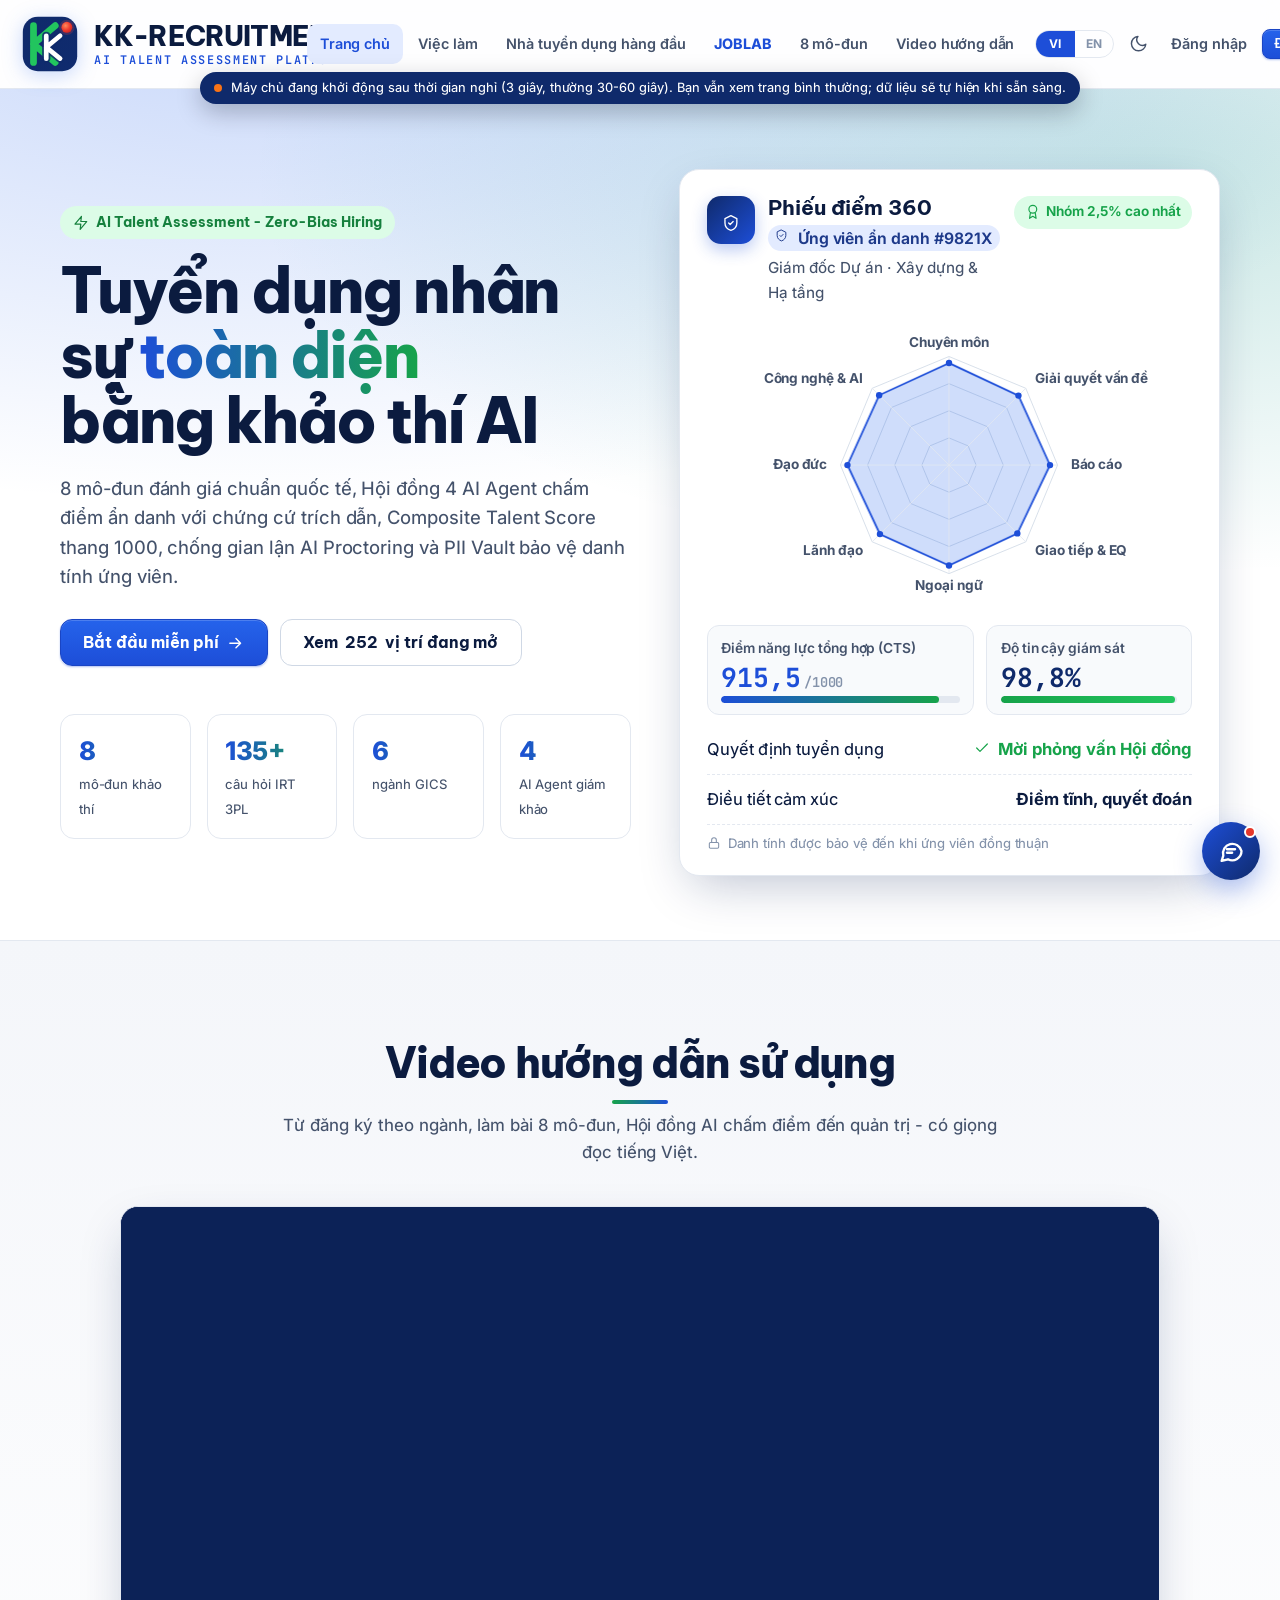
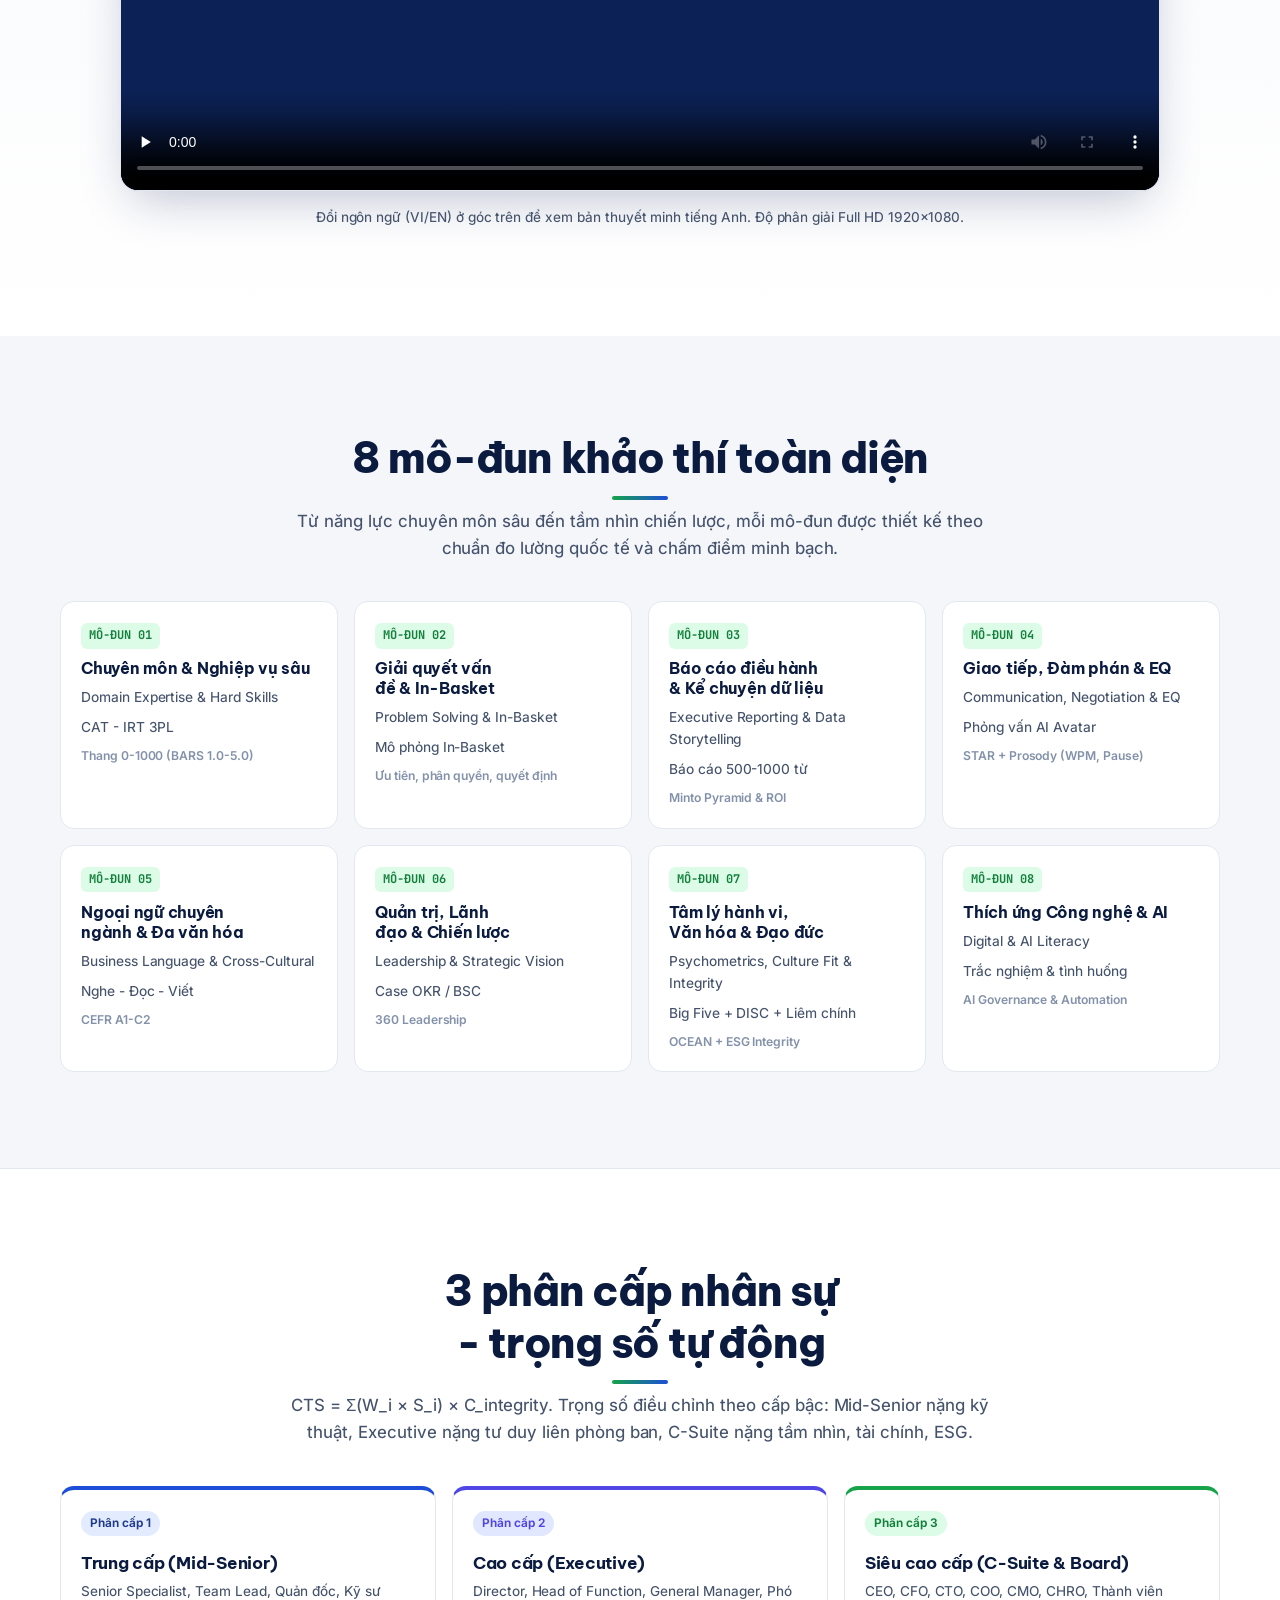
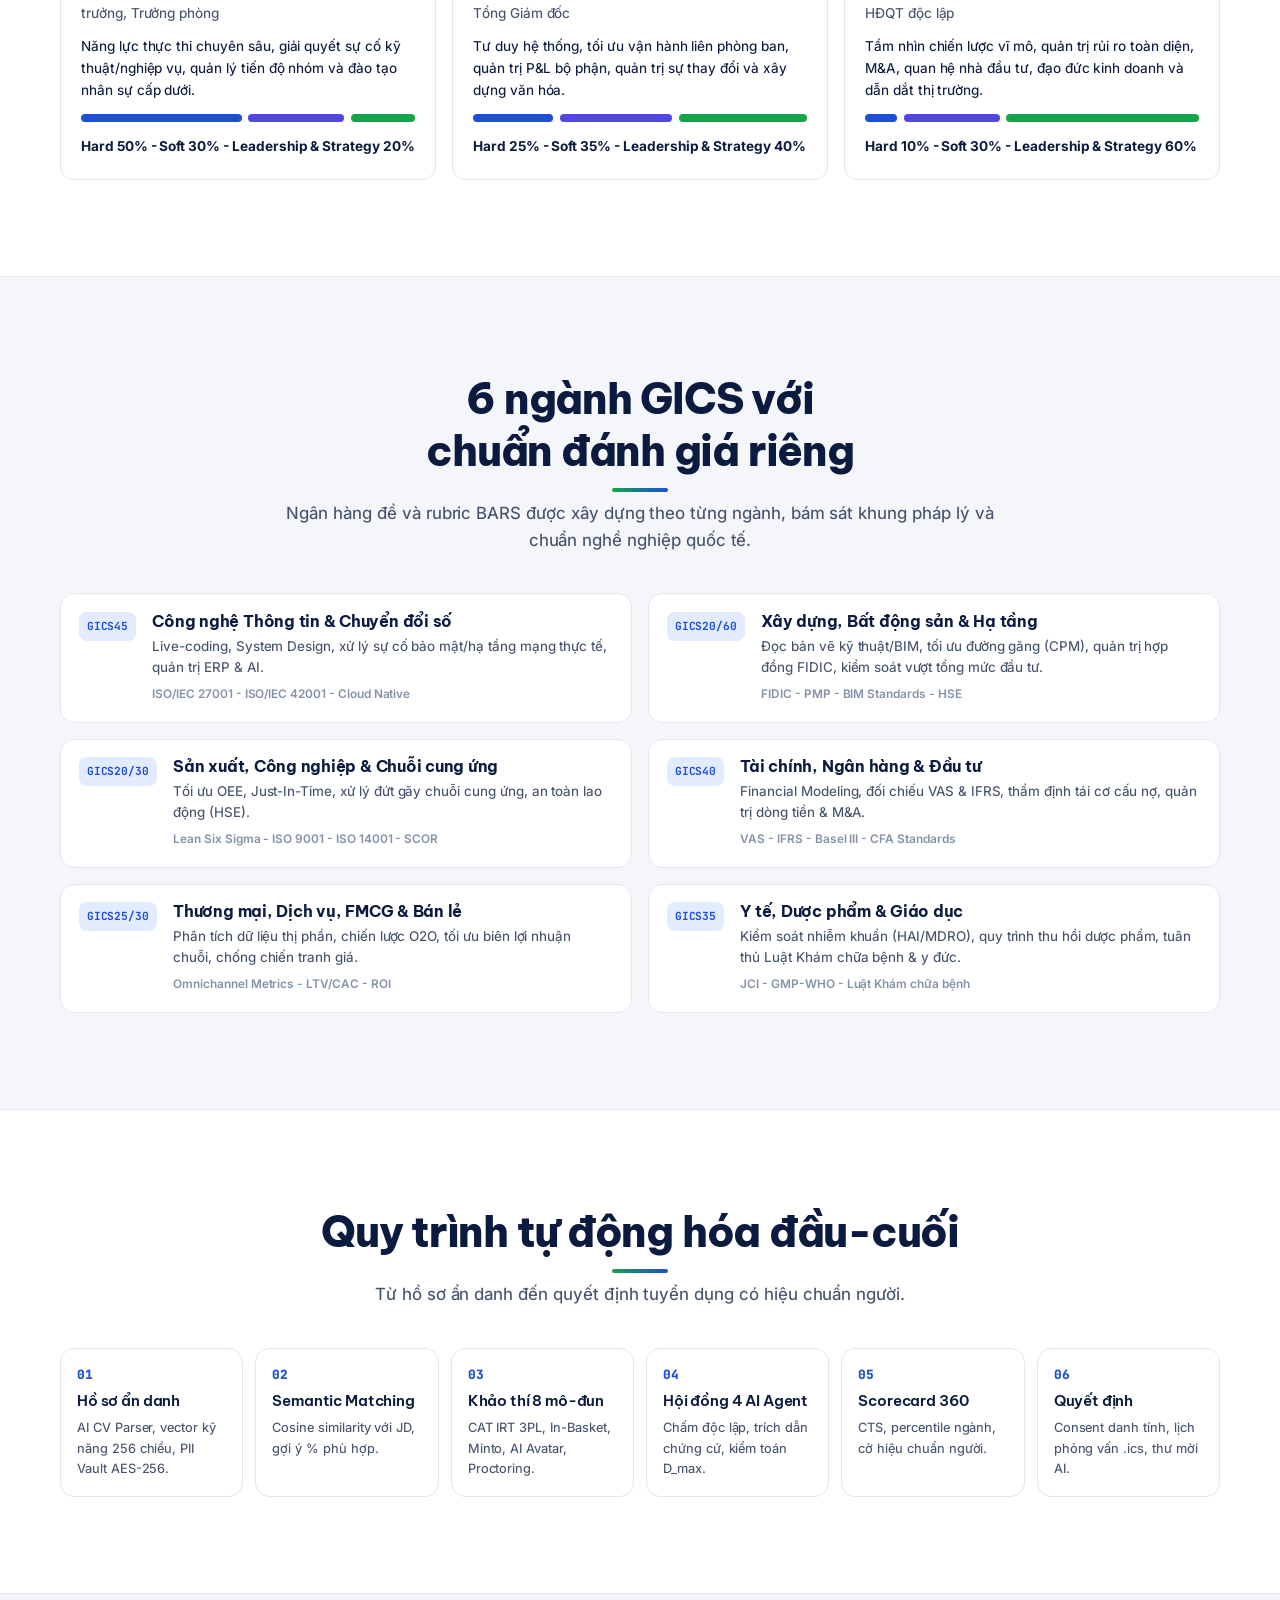
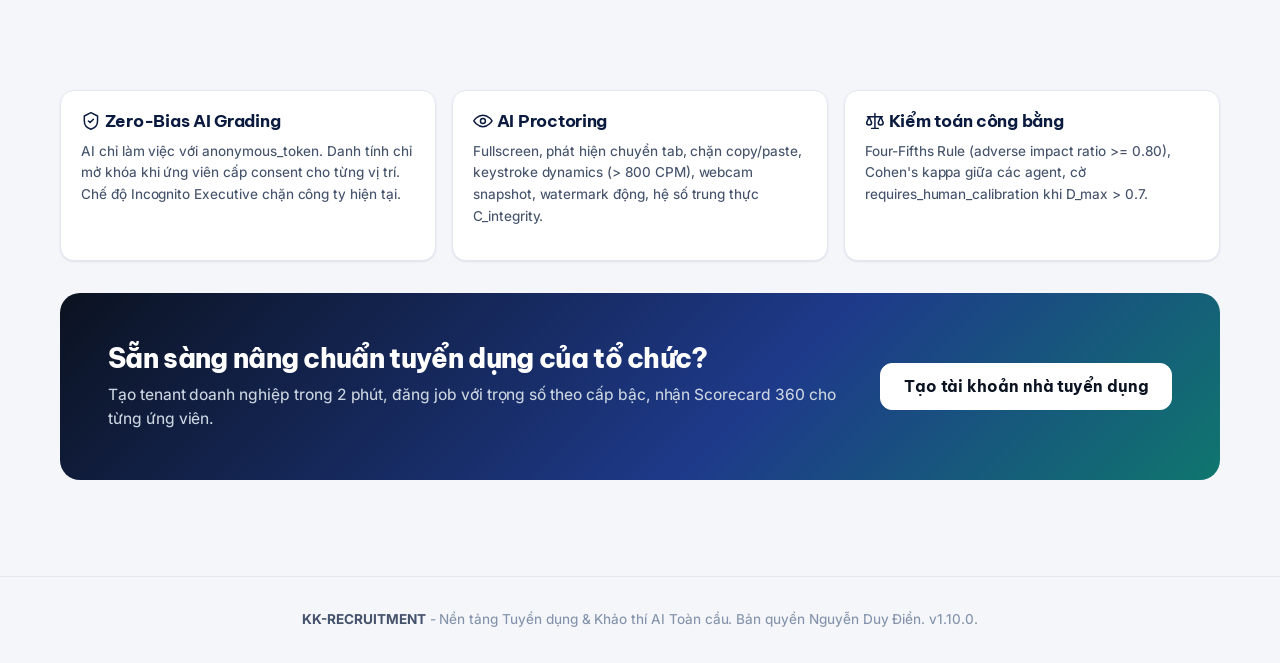
==== commit 477732e7: "Them email lien he info@kk-recruit.net o chan trang" ====
--- a/index.html
+++ b/index.html
@@ -48,7 +48,7 @@
       <div class="steps"><div class="step"><h4>Hồ sơ ẩn danh</h4><p>AI CV Parser, vector kỹ năng 256 chiều, PII Vault AES-256.</p></div><div class="step"><h4>Semantic Matching</h4><p>Cosine similarity với JD, gợi ý % phù hợp.</p></div><div class="step"><h4>Khảo thí 8 mô-đun</h4><p>CAT IRT 3PL, In-Basket, Minto, AI Avatar, Proctoring.</p></div><div class="step"><h4>Hội đồng 4 AI Agent</h4><p>Chấm độc lập, trích dẫn chứng cứ, kiểm toán D_max.</p></div><div class="step"><h4>Scorecard 360</h4><p>CTS, percentile ngành, cờ hiệu chuẩn người.</p></div><div class="step"><h4>Quyết định</h4><p>Consent danh tính, lịch phỏng vấn .ics, thư mời AI.</p></div></div></div></section>
     <section class="section"><div class="container"><div class="grid c3"><div class="card"><h3><span class="ico "><svg viewBox="0 0 24 24"><path d="M12 2l8 4v6c0 5-3.5 8.5-8 10-4.5-1.5-8-5-8-10V6z"></path><path d="M9 12l2 2 4-4"></path></svg></span> Zero-Bias AI Grading</h3><p class="small muted">AI chỉ làm việc với anonymous_token. Danh tính chỉ mở khóa khi ứng viên cấp consent cho từng vị trí. Chế độ Incognito Executive chặn công ty hiện tại.</p></div><div class="card"><h3><span class="ico "><svg viewBox="0 0 24 24"><path d="M1 12s4-7 11-7 11 7 11 7-4 7-11 7S1 12 1 12z"></path><circle cx="12" cy="12" r="3"></circle></svg></span> AI Proctoring</h3><p class="small muted">Fullscreen, phát hiện chuyển tab, chặn copy/paste, keystroke dynamics (&gt; 800 CPM), webcam snapshot, watermark động, hệ số trung thực C_integrity.</p></div><div class="card"><h3><span class="ico "><svg viewBox="0 0 24 24"><path d="M12 3v18M3 7h18M5 7l-3 7a3 3 0 0 0 6 0L5 7zM19 7l-3 7a3 3 0 0 0 6 0l-3-7M8 21h8"></path></svg></span> Kiểm toán công bằng</h3><p class="small muted">Four-Fifths Rule (adverse impact ratio &gt;= 0.80), Cohen's kappa giữa các agent, cờ requires_human_calibration khi D_max &gt; 0.7.</p></div></div>
       <div class="cta mt2"><div><h2>Sẵn sàng nâng chuẩn tuyển dụng của tổ chức?</h2><p>Tạo tenant doanh nghiệp trong 2 phút, đăng job với trọng số theo cấp bậc, nhận Scorecard 360 cho từng ứng viên.</p></div><a class="btn lg" href="#/register">Tạo tài khoản nhà tuyển dụng</a></div></div></section></main>
-    <footer class="pub-footer"><b>KK-RECRUITMENT</b> - Nền tảng Tuyển dụng &amp; Khảo thí AI Toàn cầu. Bản quyền Nguyễn Duy Điển. v1.10.0.</footer></div>
+    <footer class="pub-footer"><b>KK-RECRUITMENT</b> - Nền tảng Tuyển dụng &amp; Khảo thí AI Toàn cầu. Bản quyền Nguyễn Duy Điển. v1.10.0. Liên hệ: <a href="mailto:info@kk-recruit.net" style="color:inherit">info@kk-recruit.net</a></footer></div>
 <script>(function(){try{var d=document.documentElement,t=localStorage.getItem('kkr_theme');if(t)d.setAttribute('data-theme',t);var h=location.hash||'',l=localStorage.getItem('kkr_lang')||'vi';if((h&&h!=='#'&&h!=='#/'&&h.indexOf('#/?')!==0)||l!=='vi'||location.pathname.length>1){var a=document.getElementById('app');a.removeAttribute('data-prerender');a.innerHTML="<div class=\"loader-wrap\"><div class=\"loader-box\"><div class=\"spinner\"></div><div class=\"loader-msg\">Đang khởi động KK-RECRUITMENT... / Starting KK-RECRUITMENT...</div></div></div>";}}catch(e){}})();</script>
 <noscript><div class="container narrow"><div class="card"><h2>Cần bật JavaScript / JavaScript required</h2><p>KK-RECRUITMENT là ứng dụng web chạy hoàn toàn trên trình duyệt. KK-RECRUITMENT runs entirely in your browser.</p></div></div></noscript>
 
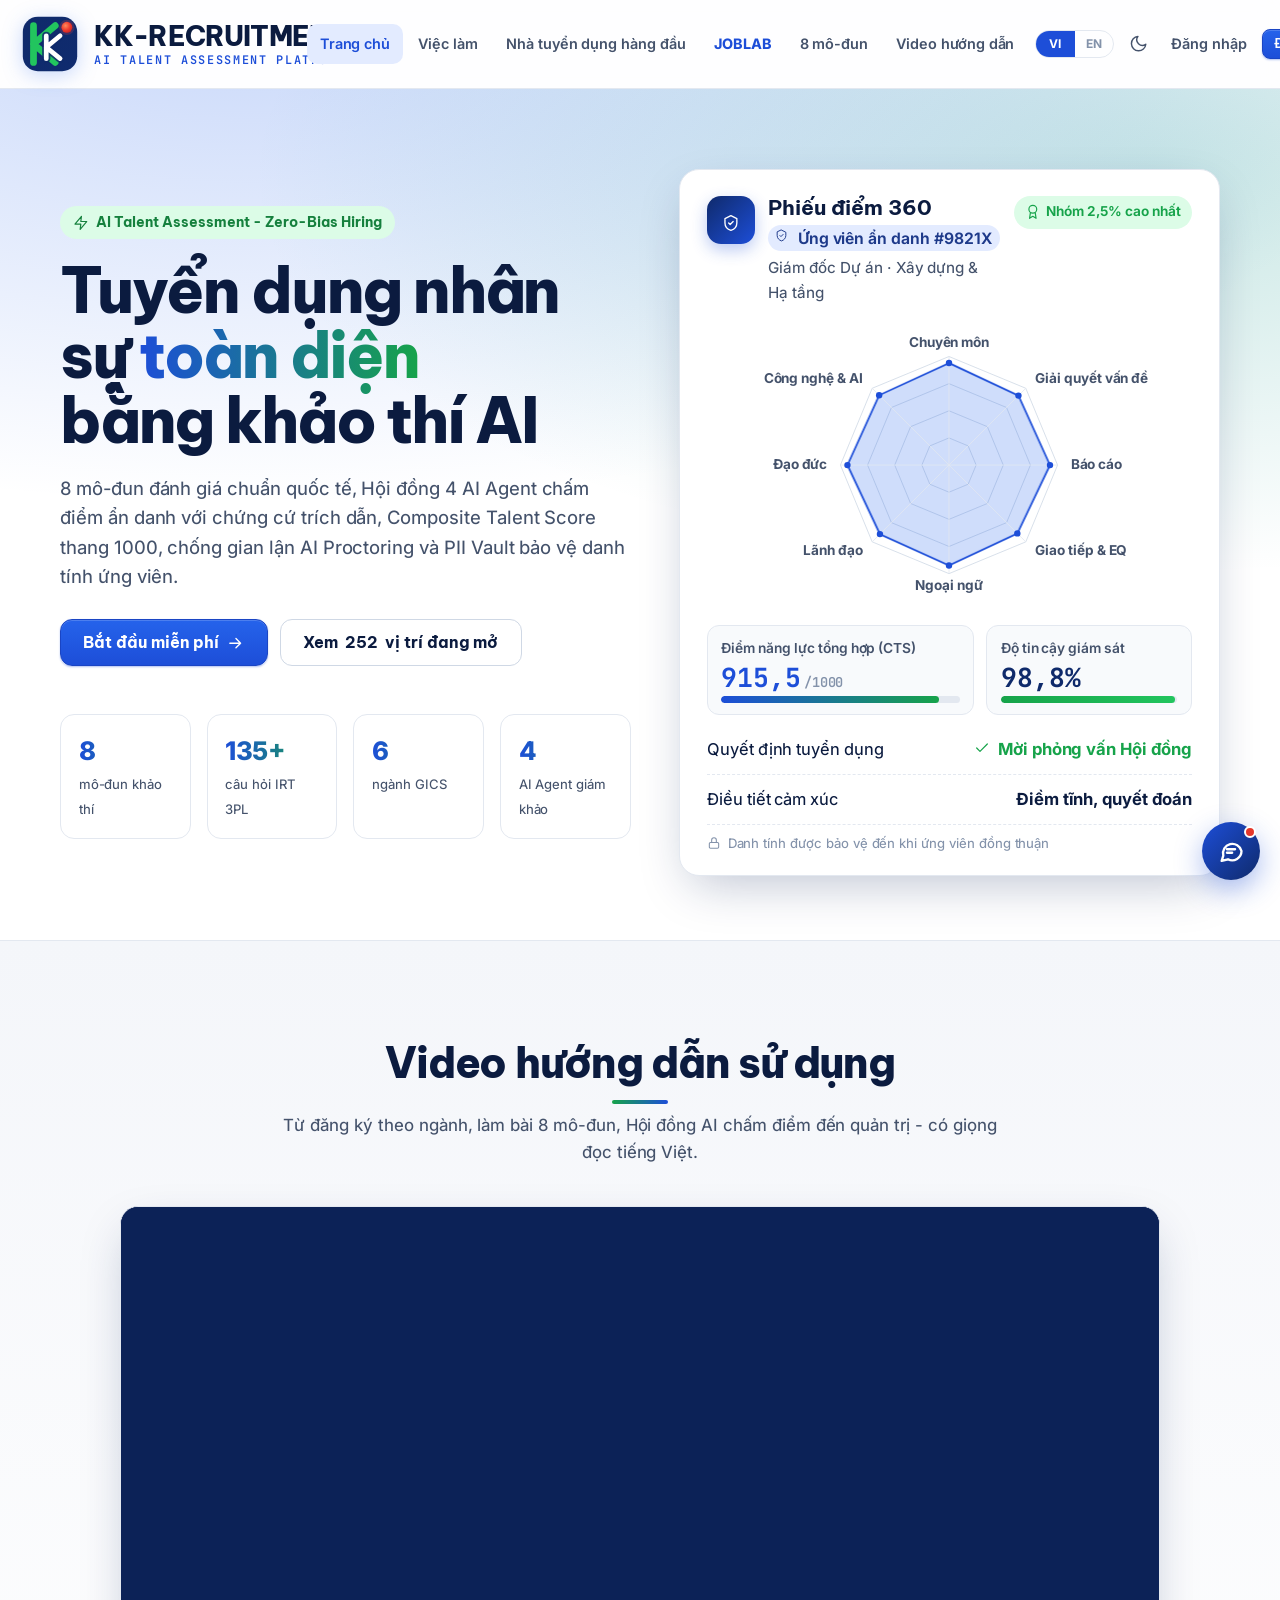
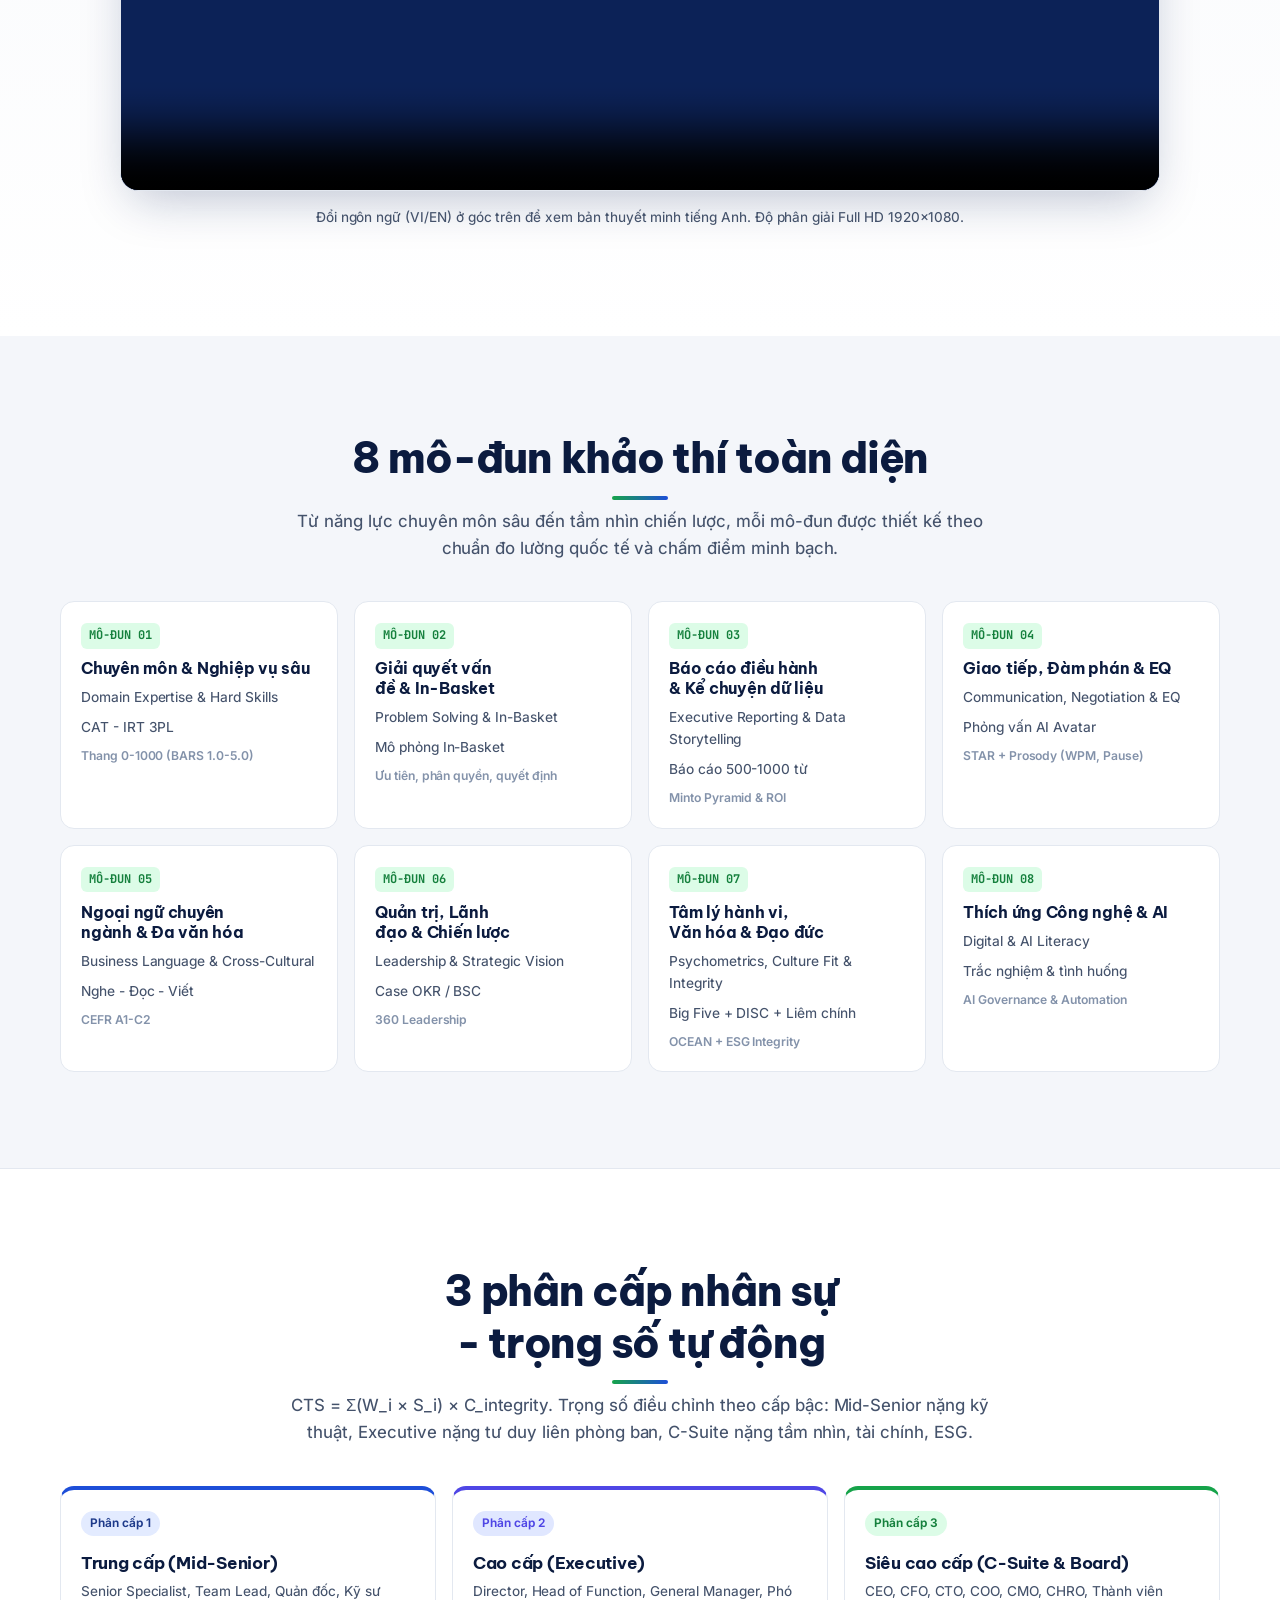
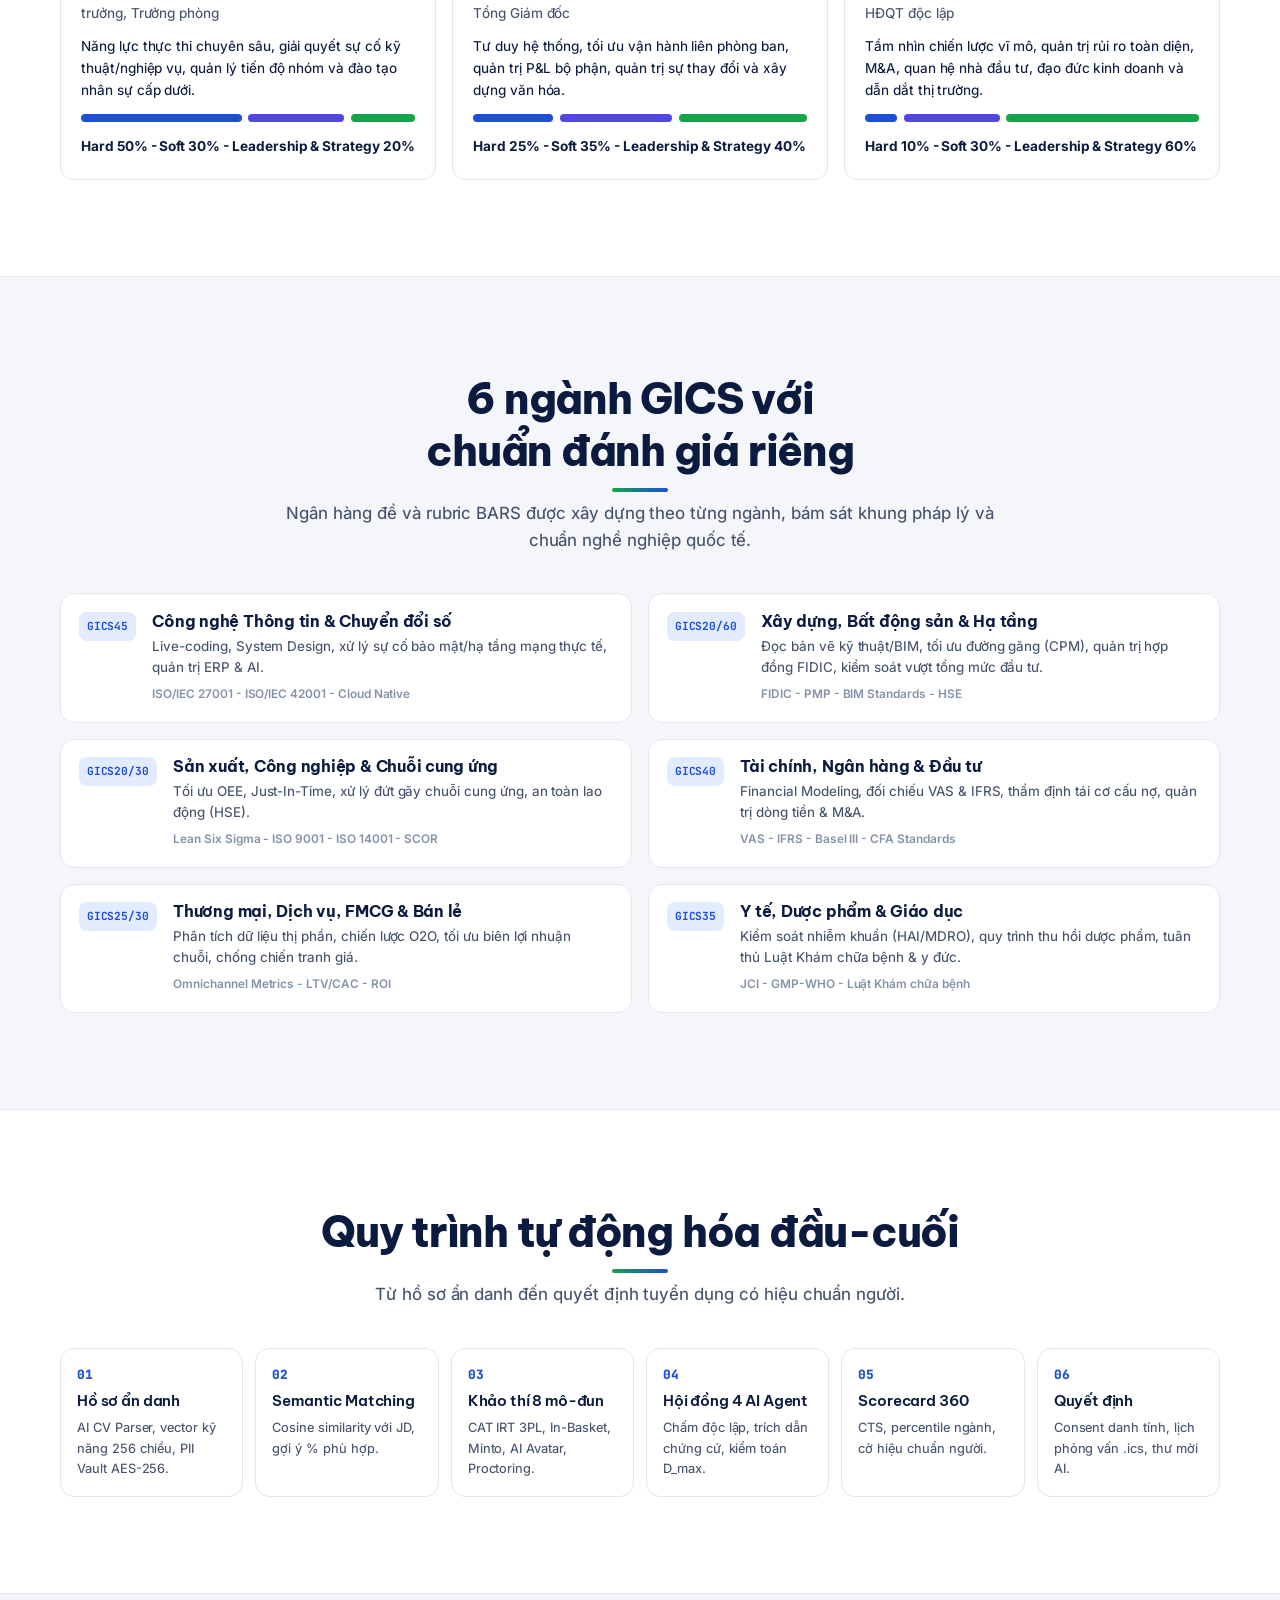
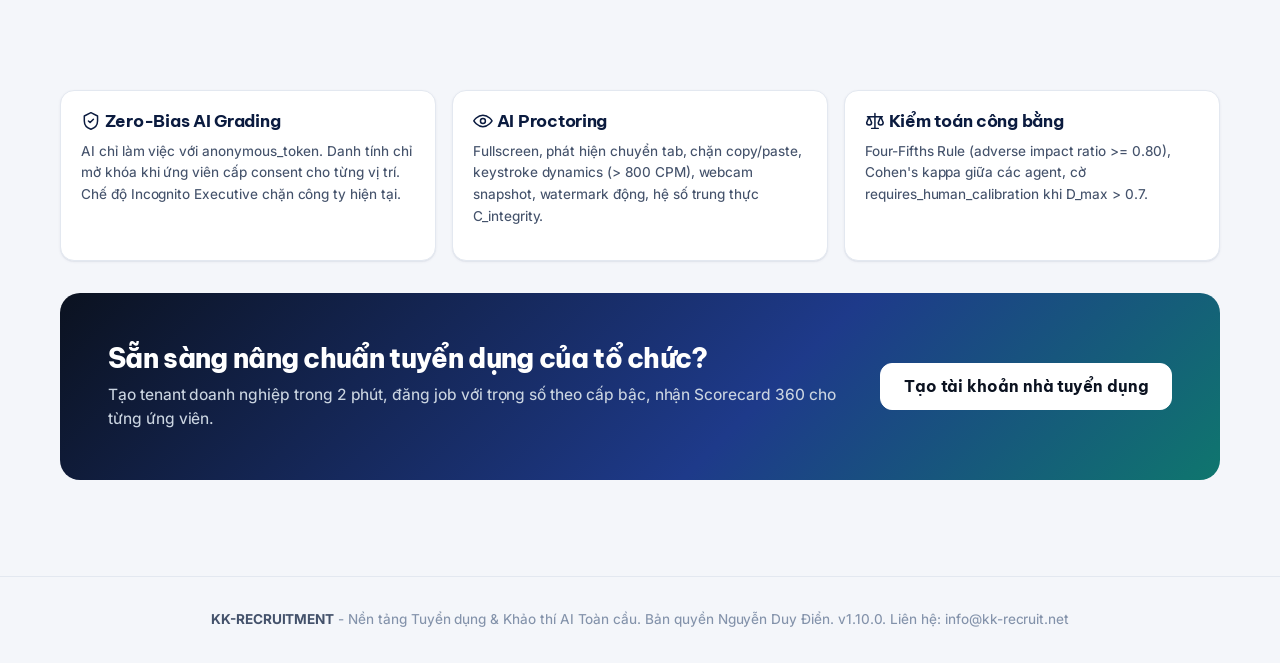
==== commit 6070f391: "Hien thi lien he info@kk-recruit.net o chan trang" ====
--- a/index.html
+++ b/index.html
@@ -48,11 +48,11 @@
       <div class="steps"><div class="step"><h4>Hồ sơ ẩn danh</h4><p>AI CV Parser, vector kỹ năng 256 chiều, PII Vault AES-256.</p></div><div class="step"><h4>Semantic Matching</h4><p>Cosine similarity với JD, gợi ý % phù hợp.</p></div><div class="step"><h4>Khảo thí 8 mô-đun</h4><p>CAT IRT 3PL, In-Basket, Minto, AI Avatar, Proctoring.</p></div><div class="step"><h4>Hội đồng 4 AI Agent</h4><p>Chấm độc lập, trích dẫn chứng cứ, kiểm toán D_max.</p></div><div class="step"><h4>Scorecard 360</h4><p>CTS, percentile ngành, cờ hiệu chuẩn người.</p></div><div class="step"><h4>Quyết định</h4><p>Consent danh tính, lịch phỏng vấn .ics, thư mời AI.</p></div></div></div></section>
     <section class="section"><div class="container"><div class="grid c3"><div class="card"><h3><span class="ico "><svg viewBox="0 0 24 24"><path d="M12 2l8 4v6c0 5-3.5 8.5-8 10-4.5-1.5-8-5-8-10V6z"></path><path d="M9 12l2 2 4-4"></path></svg></span> Zero-Bias AI Grading</h3><p class="small muted">AI chỉ làm việc với anonymous_token. Danh tính chỉ mở khóa khi ứng viên cấp consent cho từng vị trí. Chế độ Incognito Executive chặn công ty hiện tại.</p></div><div class="card"><h3><span class="ico "><svg viewBox="0 0 24 24"><path d="M1 12s4-7 11-7 11 7 11 7-4 7-11 7S1 12 1 12z"></path><circle cx="12" cy="12" r="3"></circle></svg></span> AI Proctoring</h3><p class="small muted">Fullscreen, phát hiện chuyển tab, chặn copy/paste, keystroke dynamics (&gt; 800 CPM), webcam snapshot, watermark động, hệ số trung thực C_integrity.</p></div><div class="card"><h3><span class="ico "><svg viewBox="0 0 24 24"><path d="M12 3v18M3 7h18M5 7l-3 7a3 3 0 0 0 6 0L5 7zM19 7l-3 7a3 3 0 0 0 6 0l-3-7M8 21h8"></path></svg></span> Kiểm toán công bằng</h3><p class="small muted">Four-Fifths Rule (adverse impact ratio &gt;= 0.80), Cohen's kappa giữa các agent, cờ requires_human_calibration khi D_max &gt; 0.7.</p></div></div>
       <div class="cta mt2"><div><h2>Sẵn sàng nâng chuẩn tuyển dụng của tổ chức?</h2><p>Tạo tenant doanh nghiệp trong 2 phút, đăng job với trọng số theo cấp bậc, nhận Scorecard 360 cho từng ứng viên.</p></div><a class="btn lg" href="#/register">Tạo tài khoản nhà tuyển dụng</a></div></div></section></main>
-    <footer class="pub-footer"><b>KK-RECRUITMENT</b> - Nền tảng Tuyển dụng &amp; Khảo thí AI Toàn cầu. Bản quyền Nguyễn Duy Điển. v1.10.0. Liên hệ: <a href="mailto:info@kk-recruit.net" style="color:inherit">info@kk-recruit.net</a></footer></div>
+    <footer class="pub-footer"><b>KK-RECRUITMENT</b> - Nền tảng Tuyển dụng &amp; Khảo thí AI Toàn cầu. Bản quyền Nguyễn Duy Điển. v1.10.0. <span class="kk-contact">Liên hệ: <a href="mailto:info@kk-recruit.net" style="color:inherit">info@kk-recruit.net</a></span></footer></div>
 <script>(function(){try{var d=document.documentElement,t=localStorage.getItem('kkr_theme');if(t)d.setAttribute('data-theme',t);var h=location.hash||'',l=localStorage.getItem('kkr_lang')||'vi';if((h&&h!=='#'&&h!=='#/'&&h.indexOf('#/?')!==0)||l!=='vi'||location.pathname.length>1){var a=document.getElementById('app');a.removeAttribute('data-prerender');a.innerHTML="<div class=\"loader-wrap\"><div class=\"loader-box\"><div class=\"spinner\"></div><div class=\"loader-msg\">Đang khởi động KK-RECRUITMENT... / Starting KK-RECRUITMENT...</div></div></div>";}}catch(e){}})();</script>
 <noscript><div class="container narrow"><div class="card"><h2>Cần bật JavaScript / JavaScript required</h2><p>KK-RECRUITMENT là ứng dụng web chạy hoàn toàn trên trình duyệt. KK-RECRUITMENT runs entirely in your browser.</p></div></div></noscript>
 
 <script src="/assets/app.ed52f27c0b.js" fetchpriority="high"></script>
 <script>if('serviceWorker' in navigator&&location.protocol==='https:')addEventListener('load',function(){navigator.serviceWorker.register('/sw.js').catch(function(){})});</script>
-</body>
+<script>(function(){function add(){var f=document.querySelector('footer.pub-footer');if(!f||f.querySelector('.kk-contact'))return;var s=document.createElement('span');s.className='kk-contact';s.innerHTML=' '+(document.documentElement.lang==='en'?'Contact':'Liên hệ')+': <a href="mailto:info@kk-recruit.net" style="color:inherit">info@kk-recruit.net</a>';f.appendChild(s)}new MutationObserver(add).observe(document.documentElement,{childList:true,subtree:true});add()})();</script></body>
 </html>
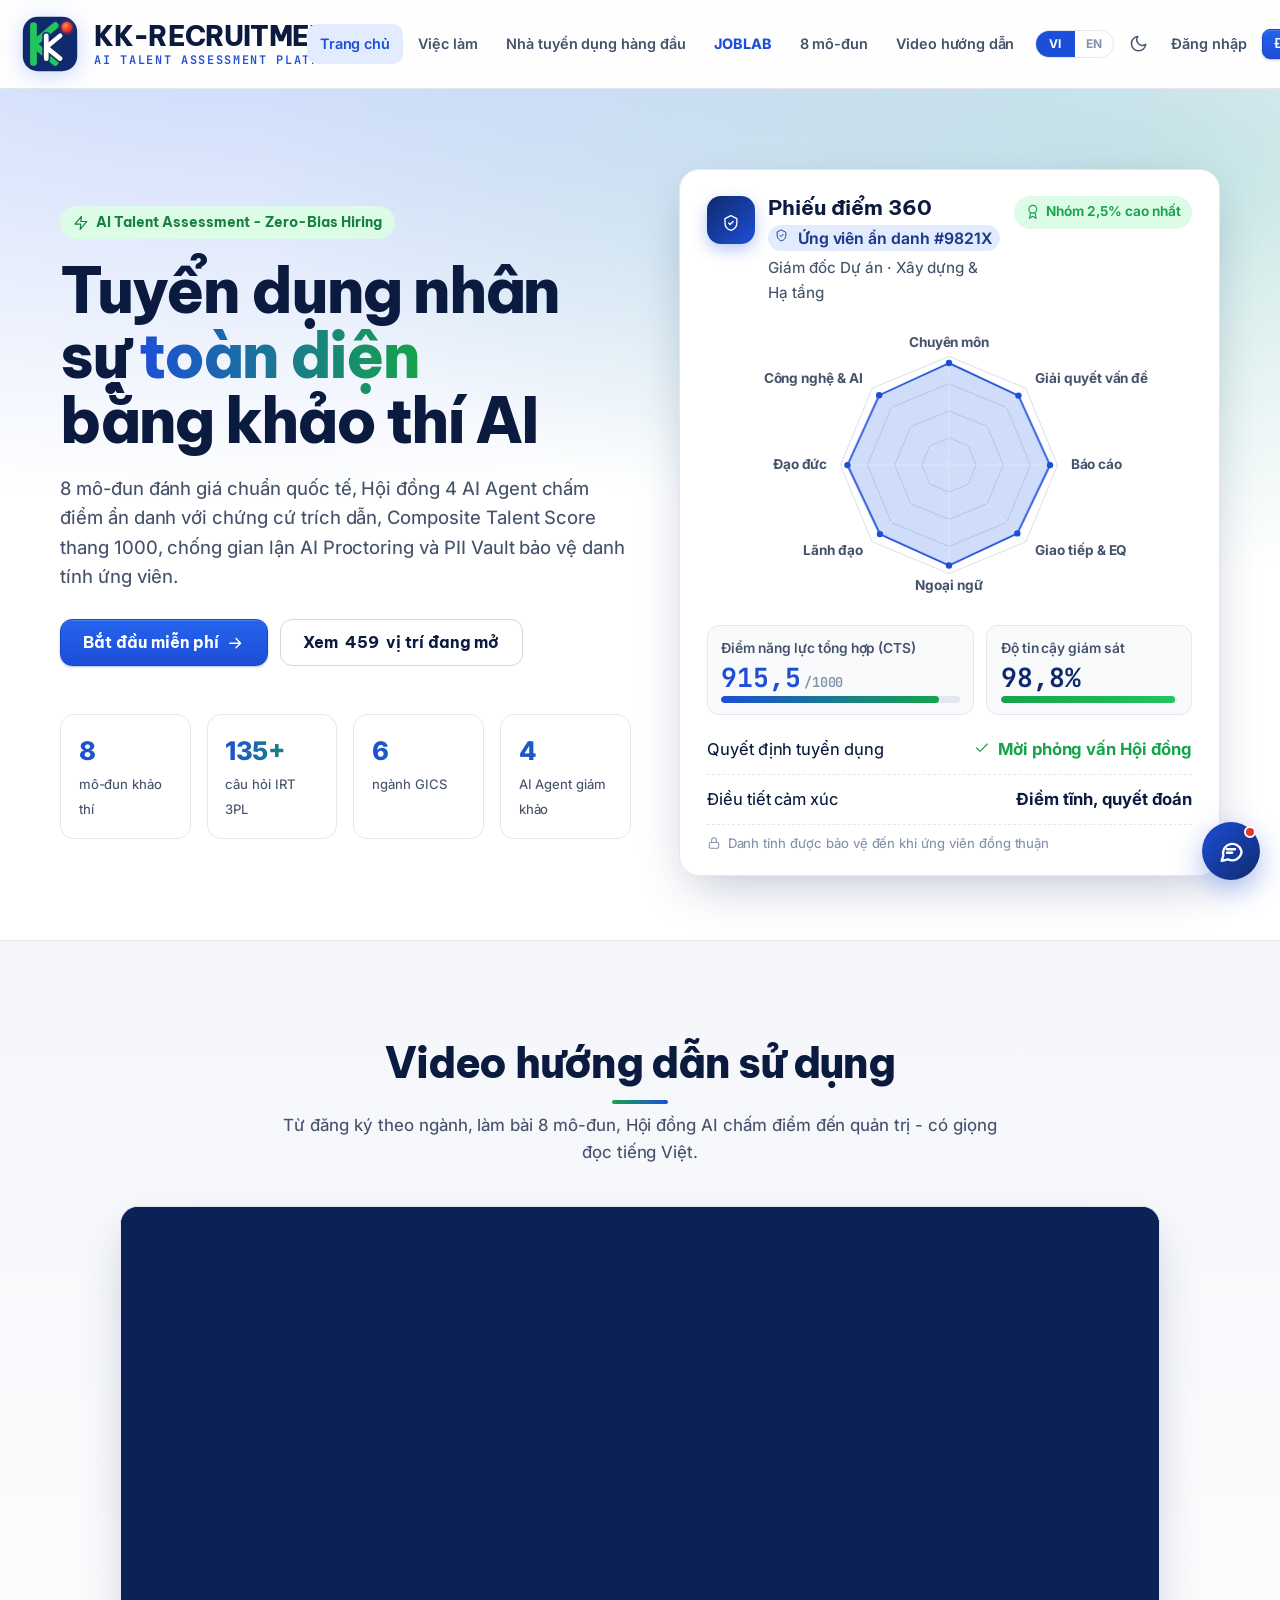
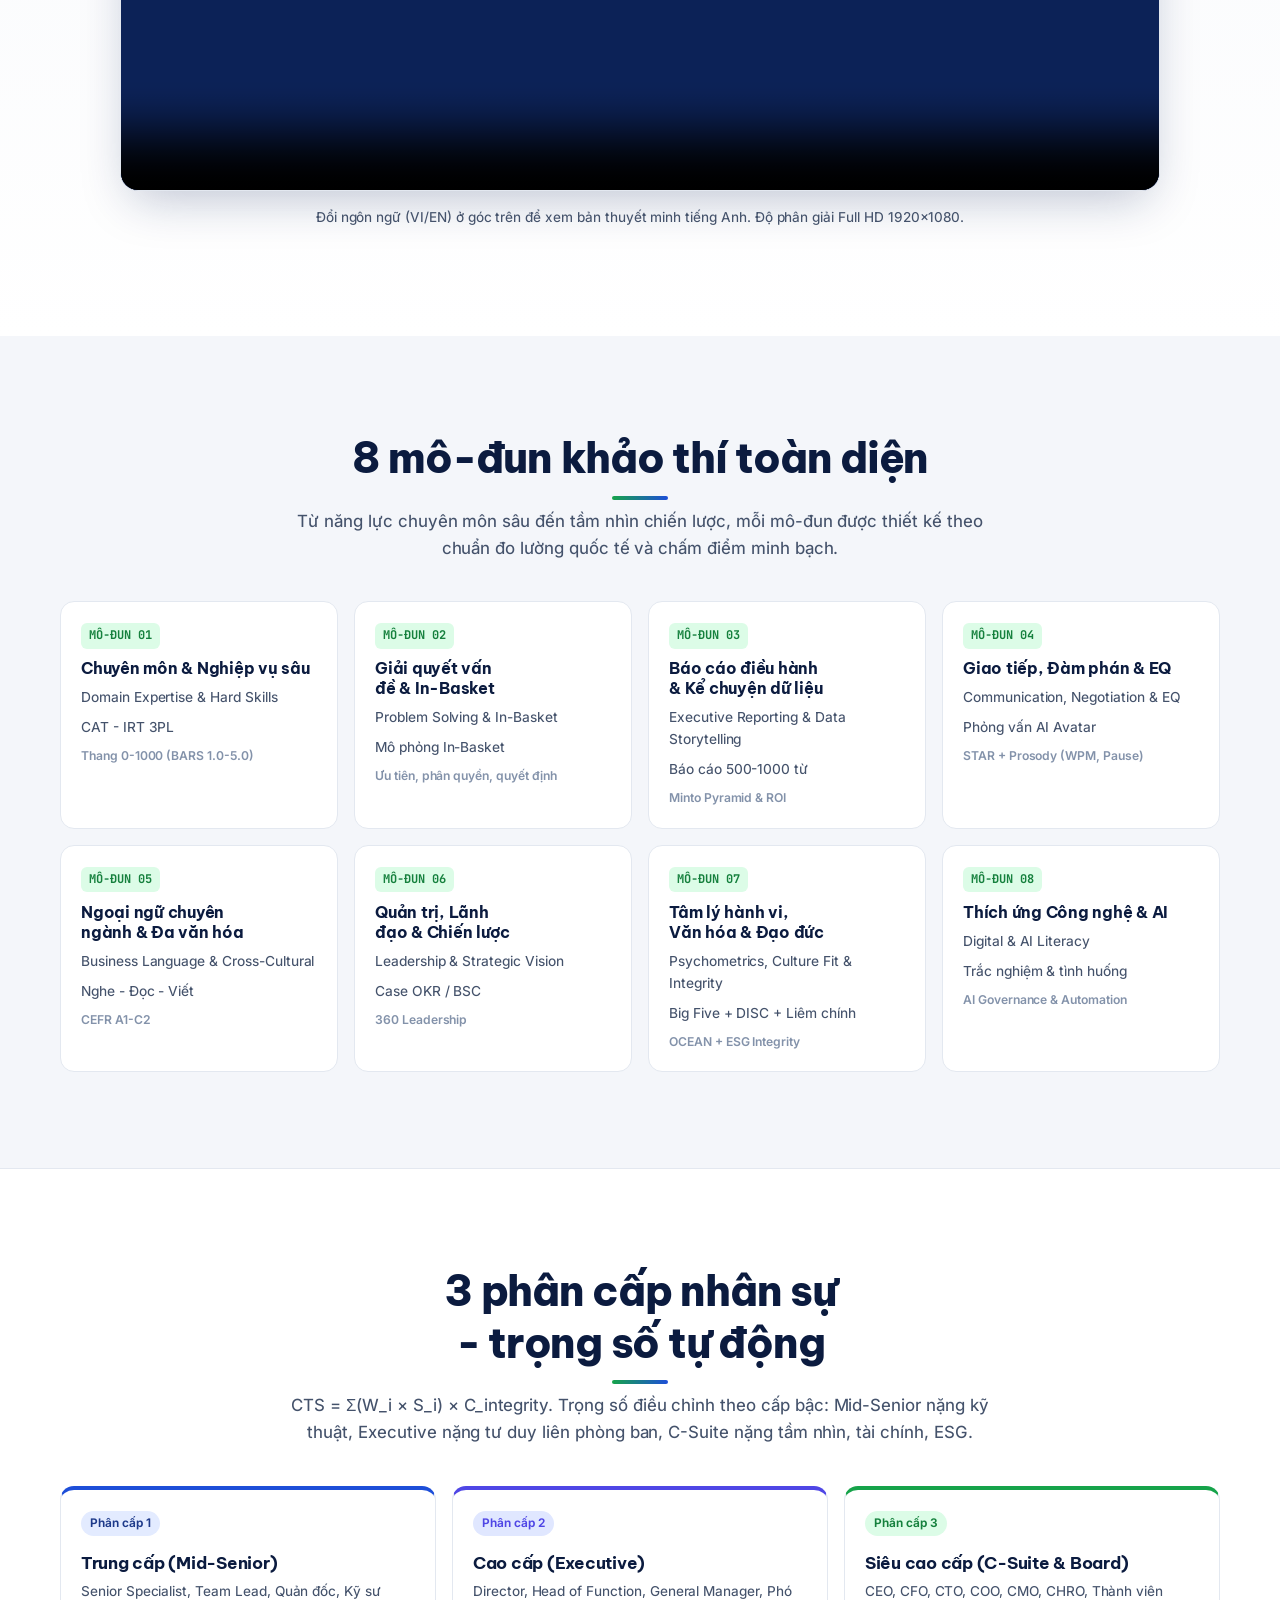
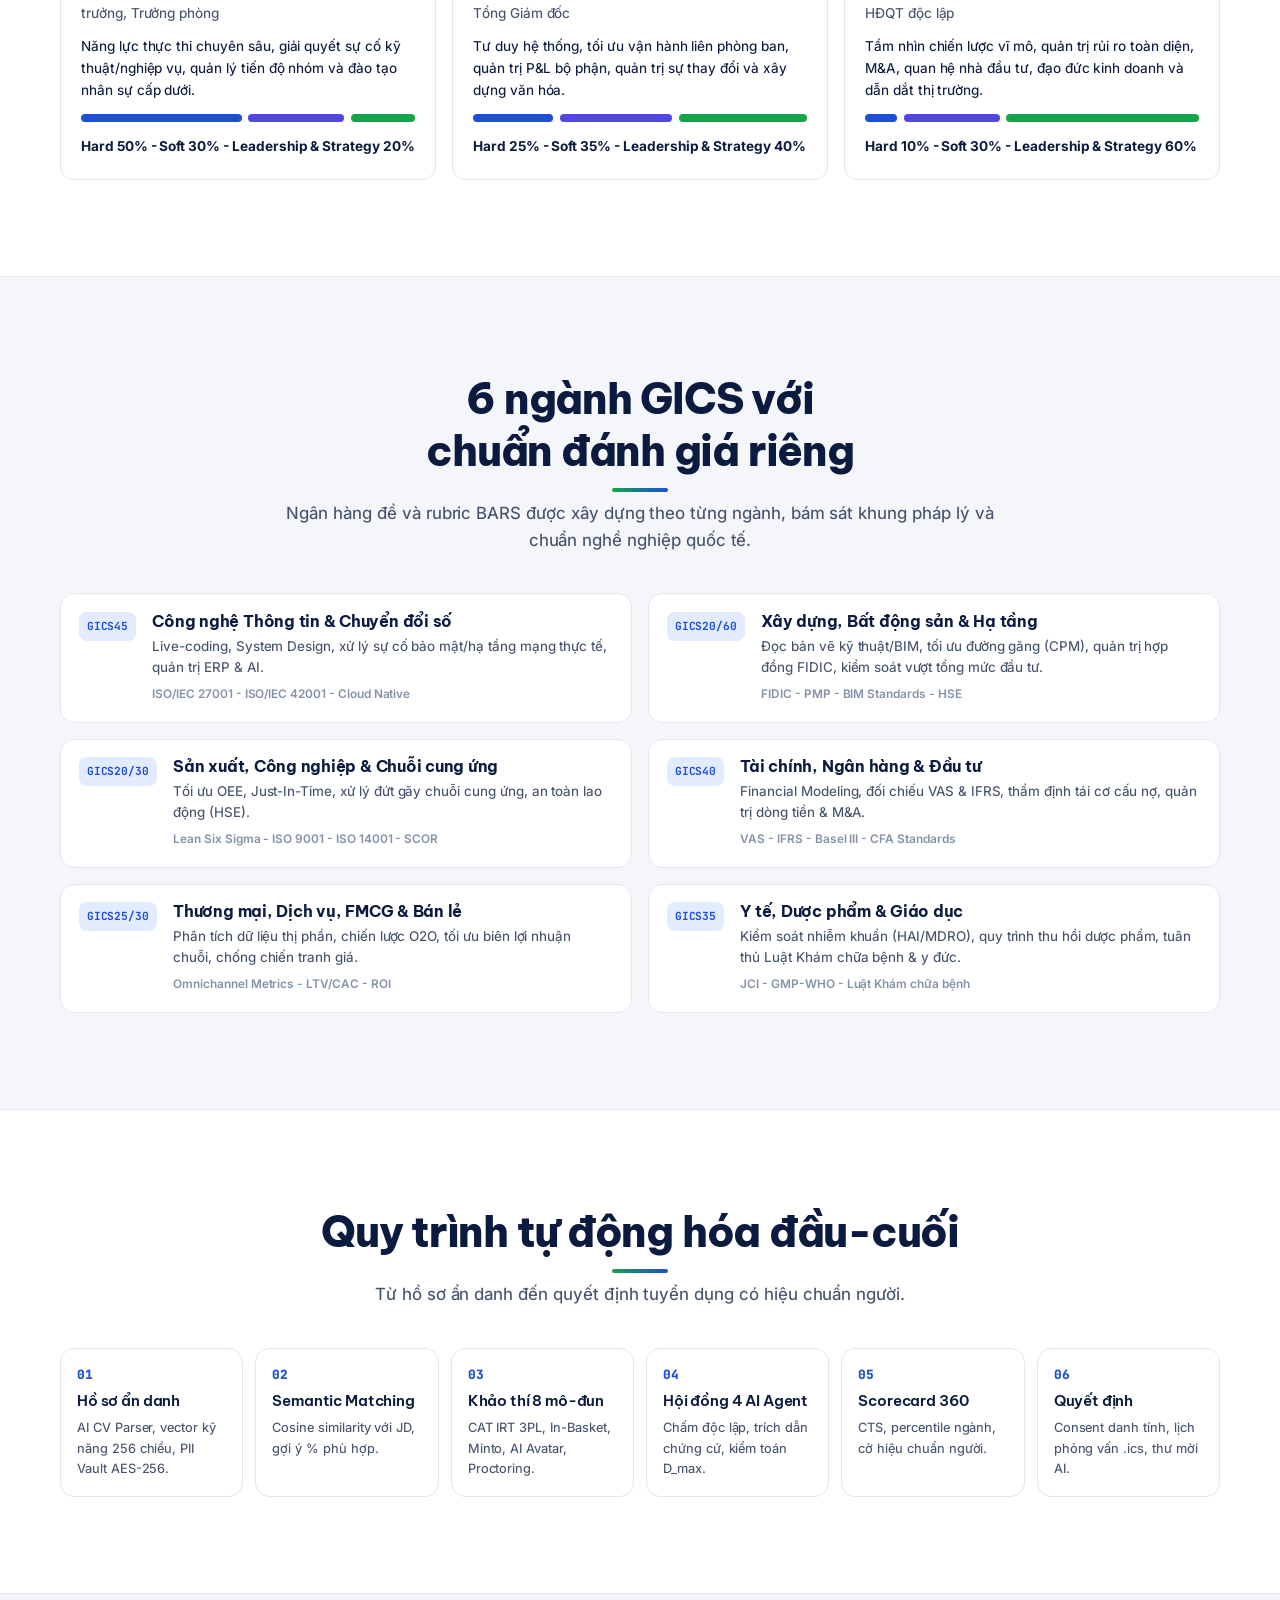
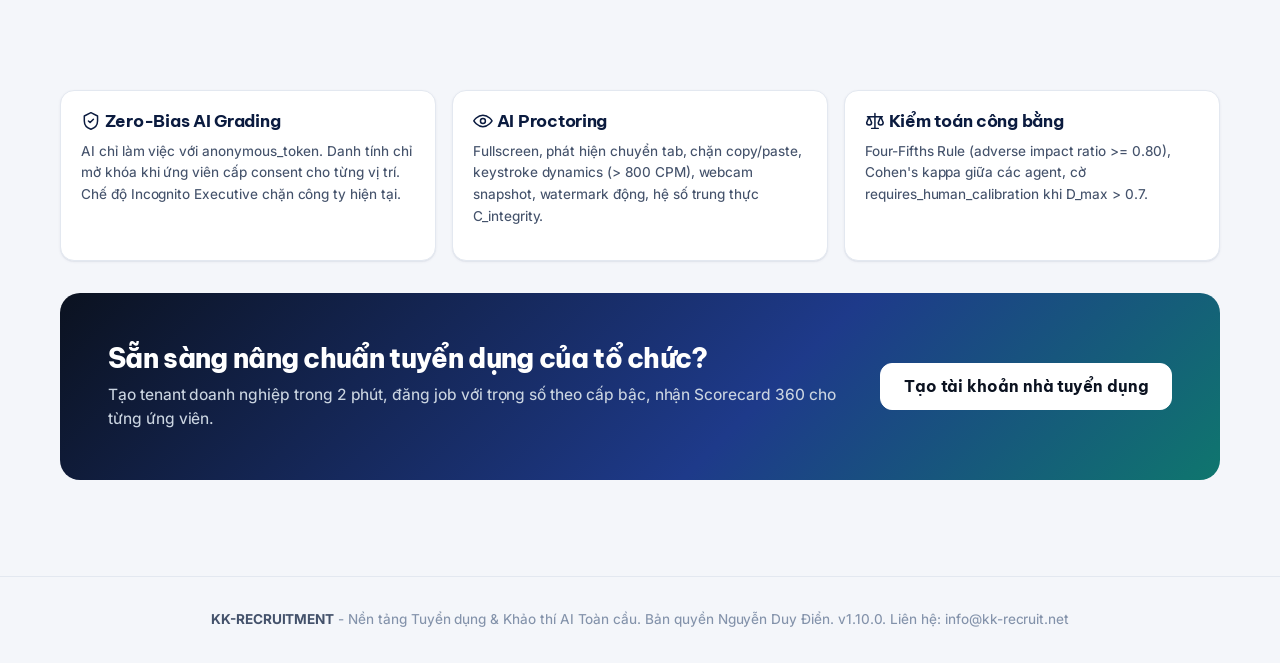
==== commit db46c087: "Them the canonical cho trang chu" ====
--- a/index.html
+++ b/index.html
@@ -8,7 +8,7 @@
 <meta name="description" content="KK-RECRUITMENT - Nền tảng Tuyển dụng & Khảo thí AI Toàn cầu. Bản quyền Nguyễn Duy Điển.">
 <meta name="author" content="Nguyễn Duy Điển">
 <meta name="kkr-version" content="1.10.0">
-<title>KK-RECRUITMENT - Nền tảng Tuyển dụng & Khảo thí AI Toàn cầu</title>
+<title>KK-RECRUITMENT - Nền tảng Tuyển dụng & Khảo thí AI Toàn cầu</title><link rel="canonical" href="https://www.kk-recruit.net/">
 <link rel="icon" href="data:image/svg+xml,%3Csvg xmlns='http://www.w3.org/2000/svg' viewBox='0 0 32 32' fill='none'%3E%3Cdefs%3E%3ClinearGradient id='kkBg' x1='0' y1='0' x2='32' y2='32'%3E%3Cstop stop-color='#0f2a6b'/%3E%3Cstop offset='1' stop-color='#1d4ed8'/%3E%3C/linearGradient%3E%3CradialGradient id='kkSun' cx='0.38' cy='0.35' r='0.75'%3E%3Cstop stop-color='#ff8a5c'/%3E%3Cstop offset='0.55' stop-color='#ef3b2d'/%3E%3Cstop offset='1' stop-color='#c81e1e'/%3E%3C/radialGradient%3E%3C/defs%3E%3Crect x='1.5' y='1.5' width='29' height='29' rx='8' fill='url(#kkBg)'/%3E%3Cpath d='M7.2 6.2v19.6M7.2 16l11.6-9.8M7.2 16l11.6 9.8' stroke='#22c55e' stroke-width='3.6' stroke-linecap='round' stroke-linejoin='round'/%3E%3Cpath d='M14 11.6v12.2M14 17.7l7.4-6.1M14 17.7l7.4 6.1' stroke='#0f2a6b' stroke-width='4.4' stroke-linecap='round' stroke-linejoin='round' opacity='.85'/%3E%3Cpath d='M14 11.6v12.2M14 17.7l7.4-6.1M14 17.7l7.4 6.1' stroke='#fff' stroke-width='2.5' stroke-linecap='round' stroke-linejoin='round'/%3E%3Ccircle cx='25' cy='7.1' r='4.1' fill='#ef4444' opacity='.22'/%3E%3Ccircle cx='25' cy='7.1' r='2.9' fill='url(#kkSun)'/%3E%3C/svg%3E">
 <link rel="stylesheet" href="/assets/app.d5a9e2c233.css">
 <link rel="preload" href="/assets/app.ed52f27c0b.js" as="script" fetchpriority="high">
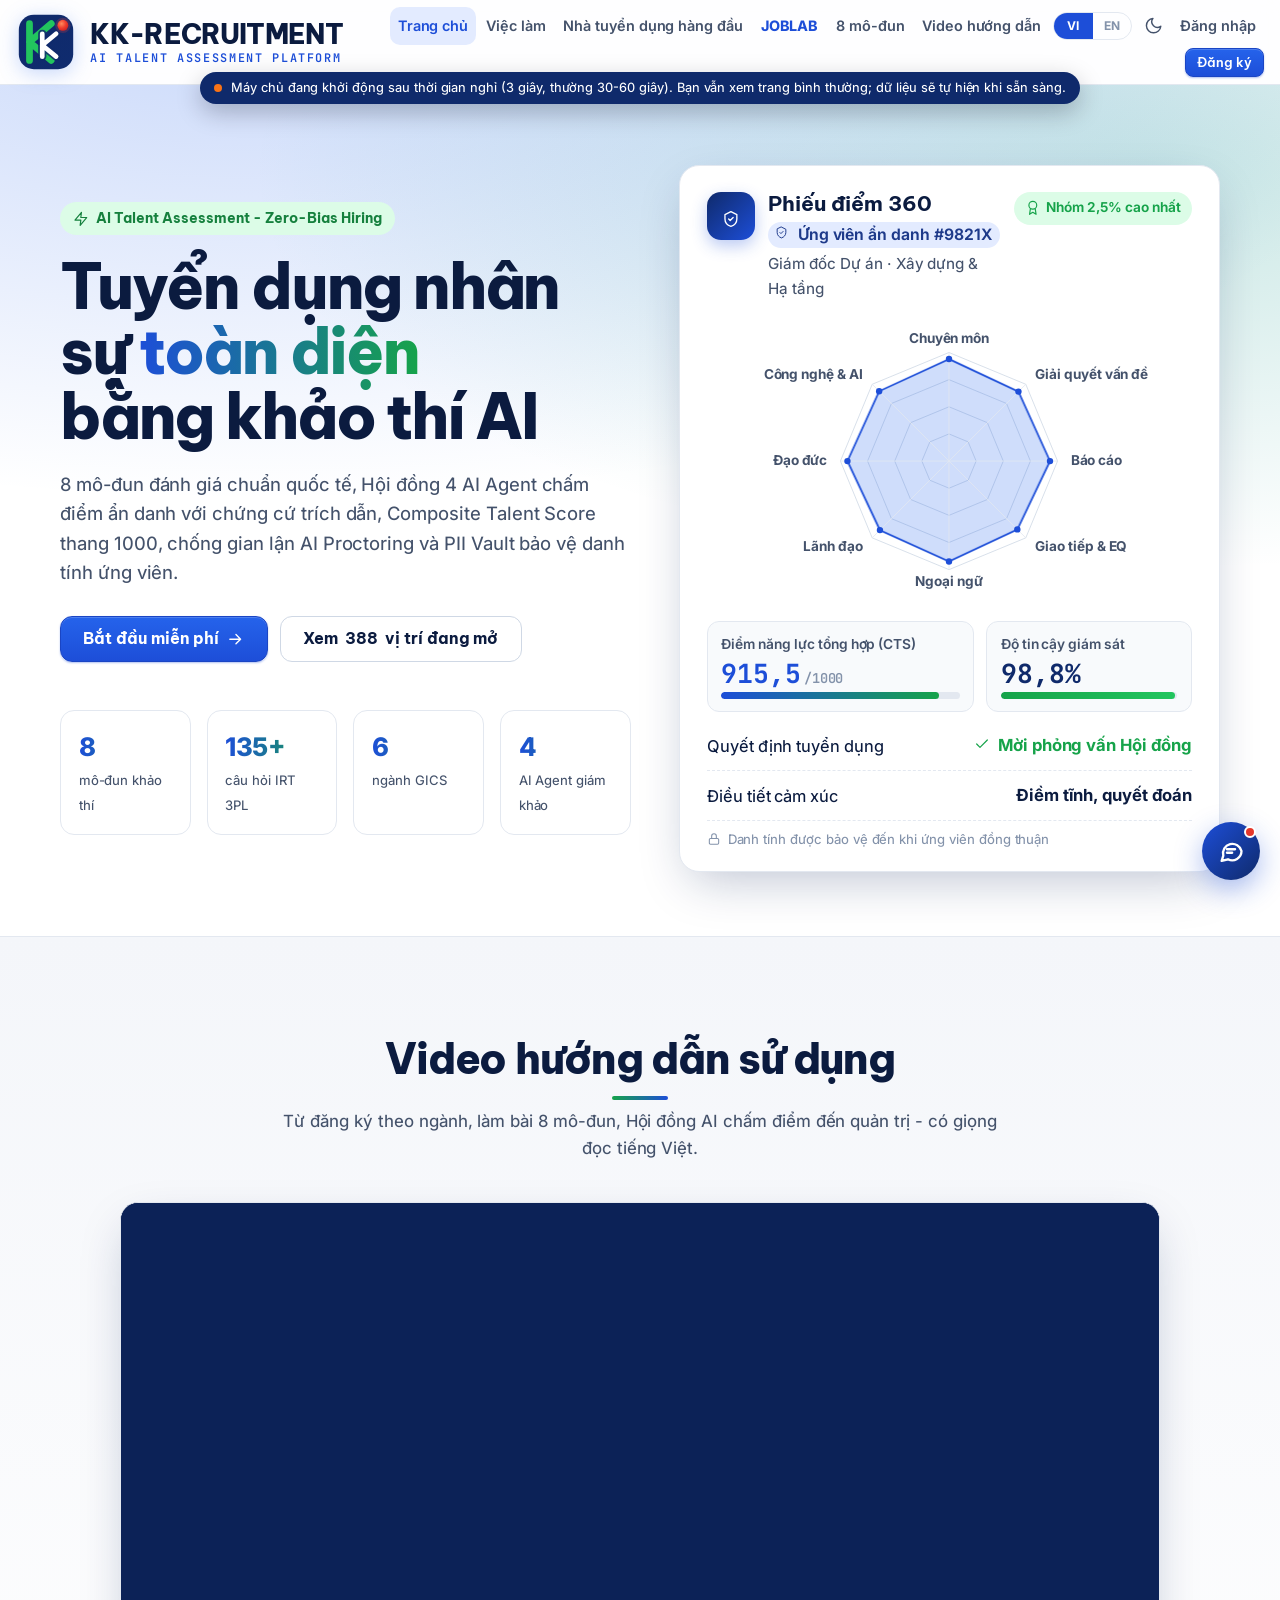
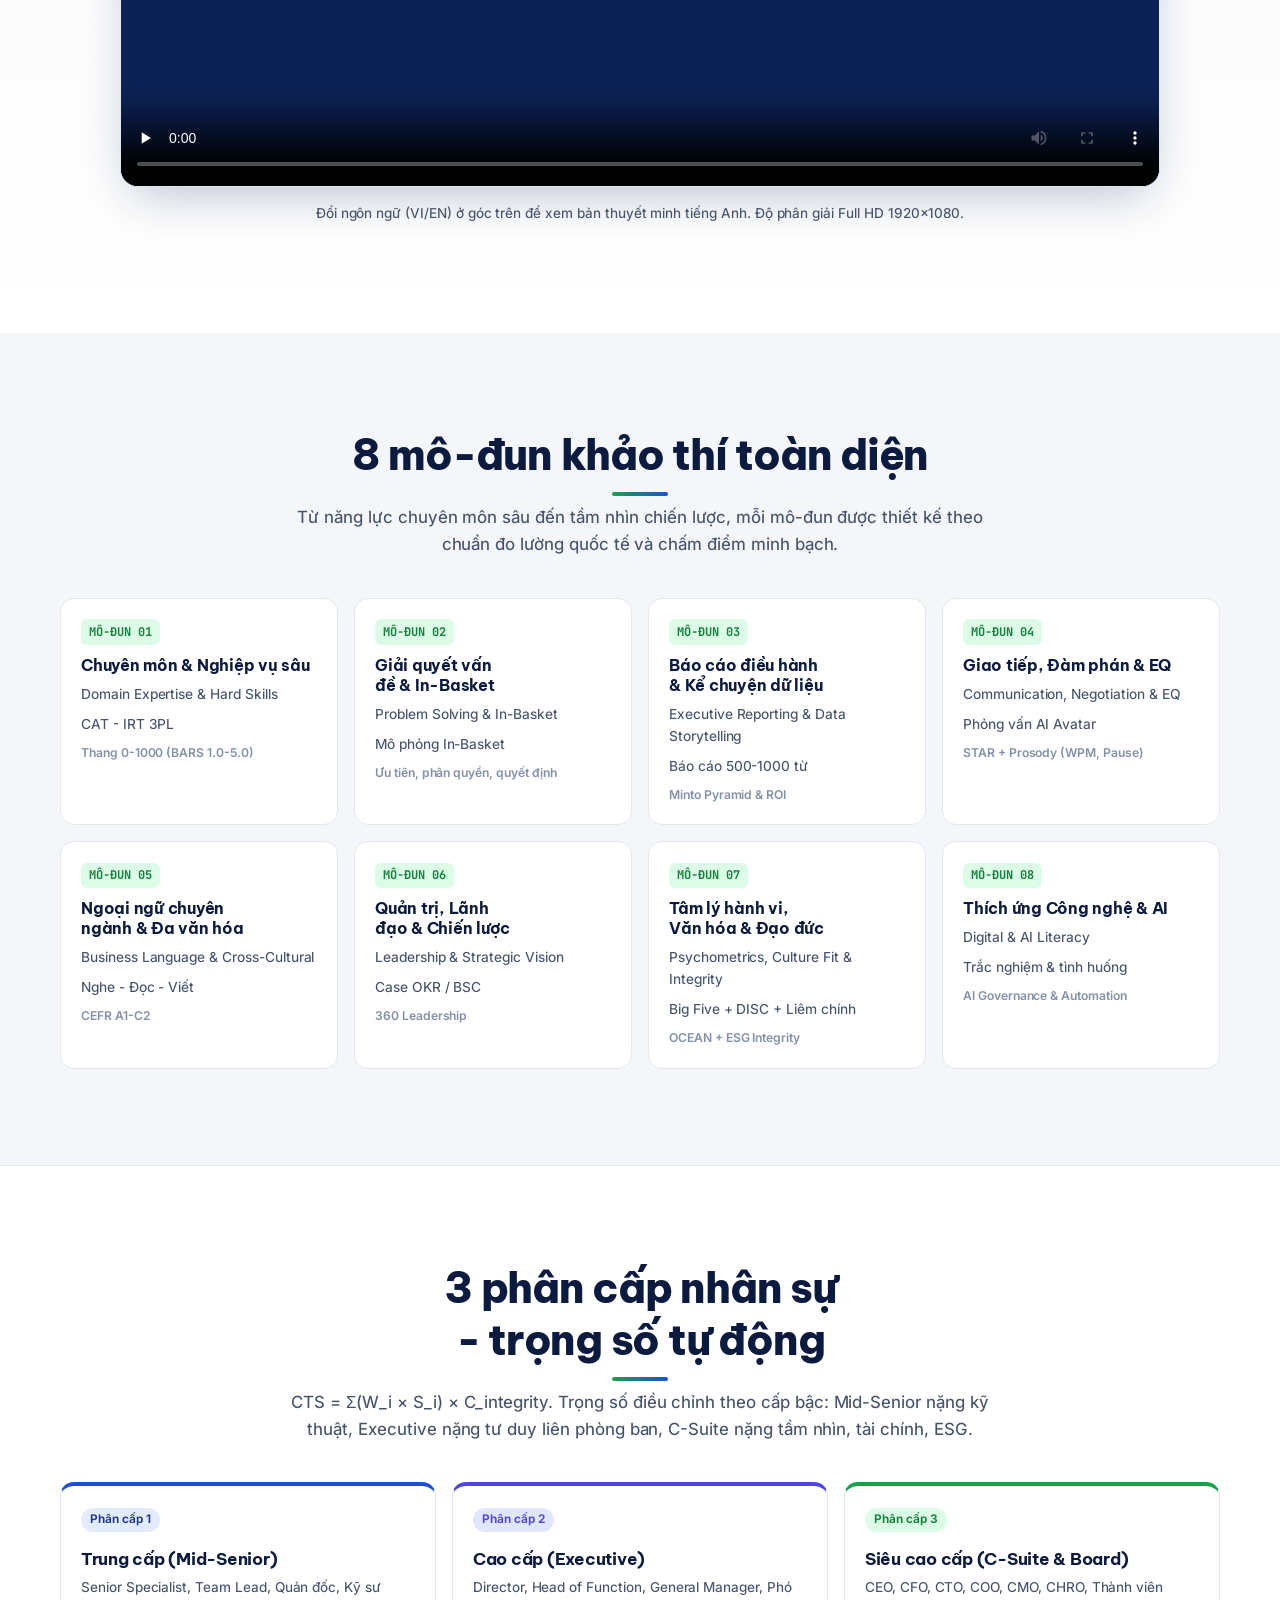
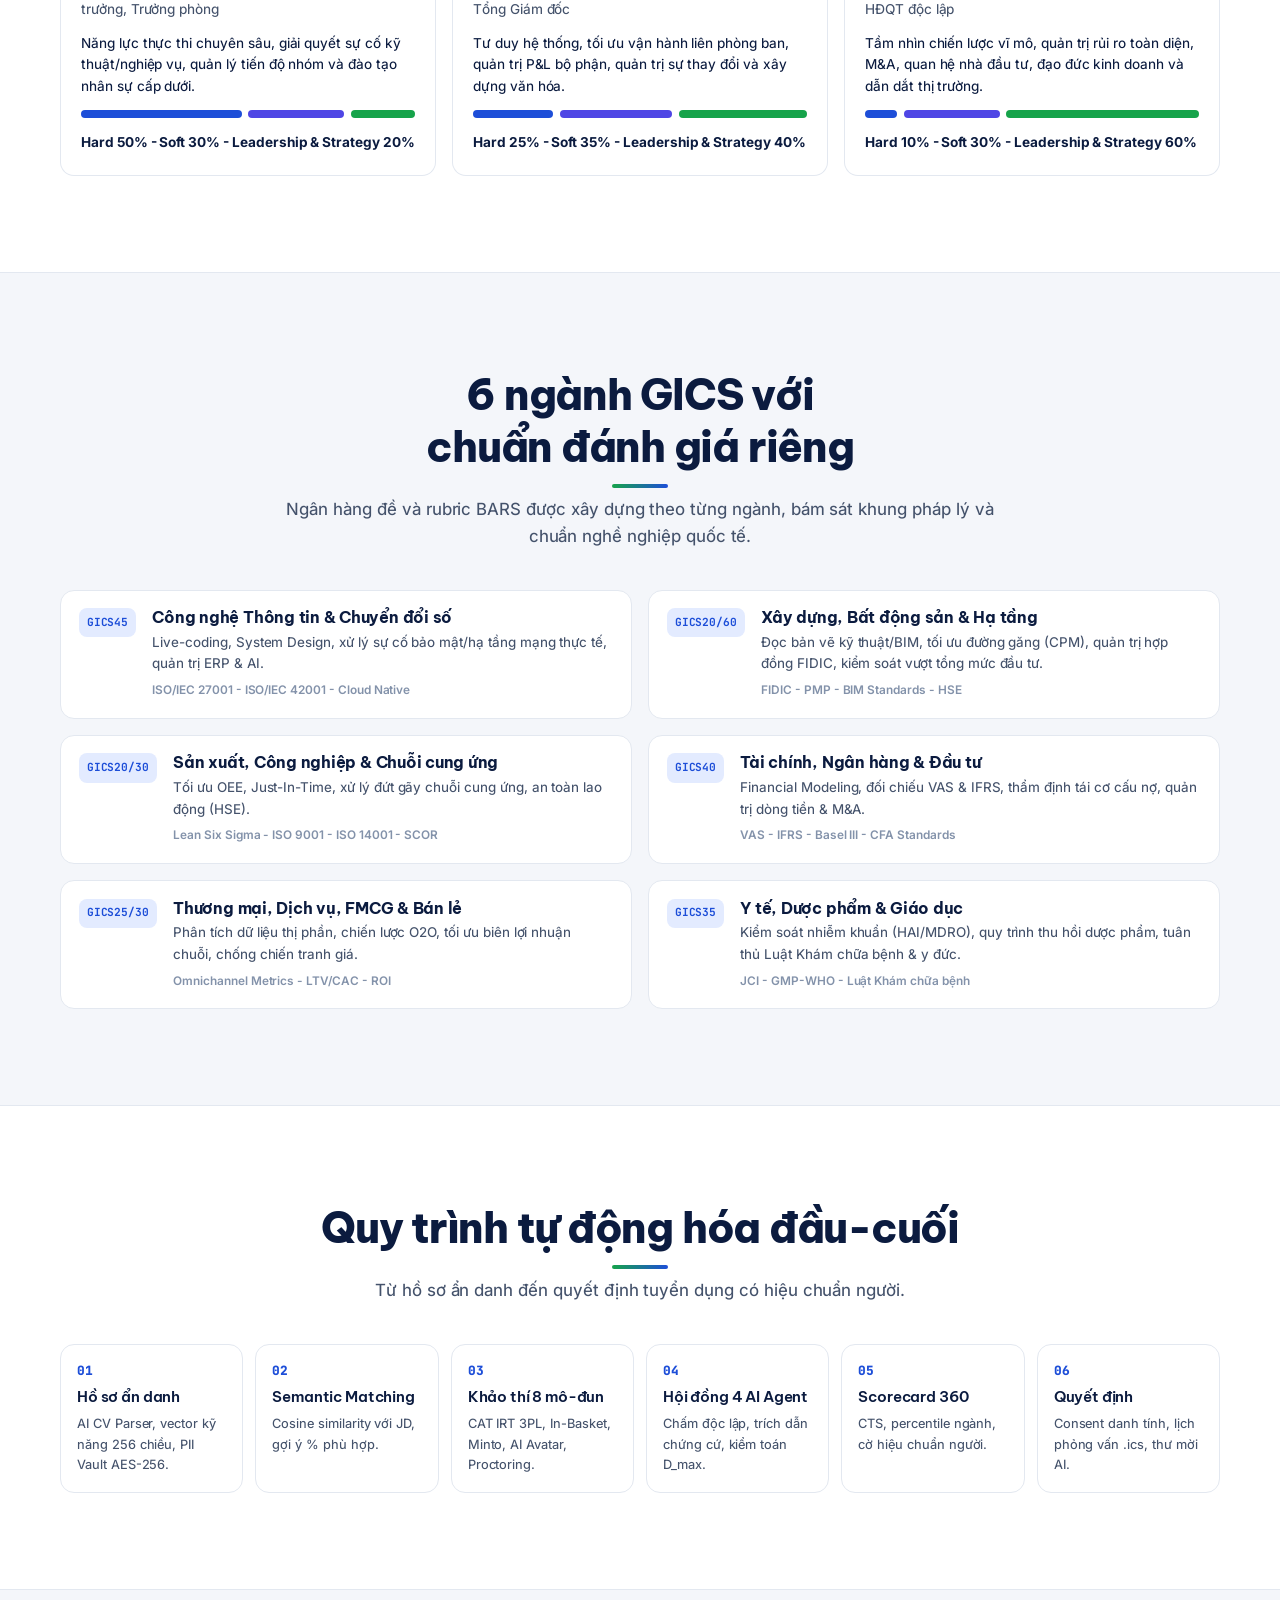
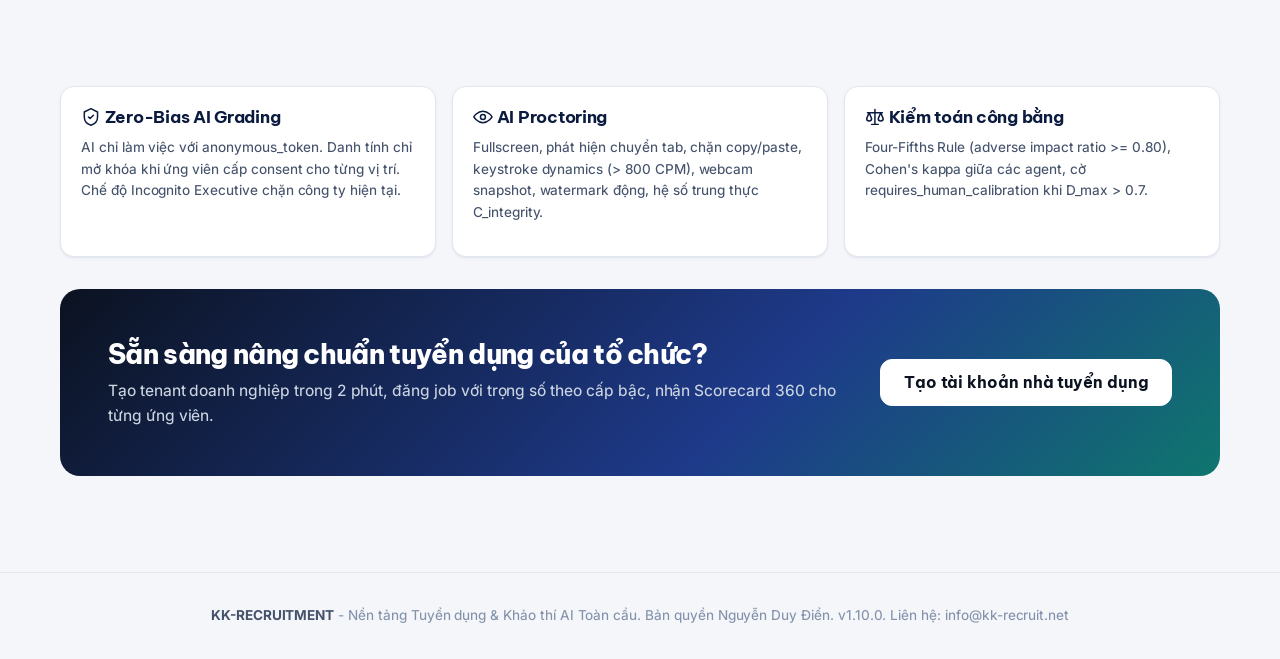
==== commit f6d42570: "Web App v1.10.1: thanh điều hướng công khai không tràn ngang ở màn hình 861-1439 px Ở chiều rộng 861" ====
--- a/index.html
+++ b/index.html
@@ -15,6 +15,7 @@
 <script>try{if(localStorage.getItem('kkr_lang')==='en')document.write('<script src="/assets/i18n-en.d30a9a5646.js"><\/script>')}catch(e){}</script>
 <link rel="preconnect" href="https://kk-recruit-api.onrender.com" crossorigin>
 <script>window.KKR_CONFIG={"apiBase":"https://kk-recruit-api.onrender.com/api/v1","mode":"backend","source":"pages","assets":{"qaReport":"/assets/qa-report.91f6e131a7.js","employersSeed":"/assets/employers-seed.025046af1a.js","i18nEn":"/assets/i18n-en.d30a9a5646.js","chatKb":"/assets/chat-kb.bbd0ac24b1.js","joblabContent1":"/assets/joblab-c1.07b153739f.js","joblabContent2":"/assets/joblab-c2.8d6e58c849.js","joblabContent3":"/assets/joblab-c3.d9ebfaf2bb.js","joblabContent4":"/assets/joblab-c4.26cecbce0d.js","joblabContent5":"/assets/joblab-c5.33b745aafc.js","joblabContent6":"/assets/joblab-c6.d78e741787.js","joblabContent7":"/assets/joblab-c7.265ba3128a.js","joblabContent8":"/assets/joblab-c8.a3ae18ee99.js","joblabContent9":"/assets/joblab-c9.8425eeb9a4.js","joblabContent10":"/assets/joblab-c10.8e544879b6.js","joblabContent11":"/assets/joblab-c11.11b694db64.js","joblabContent12":"/assets/joblab-c12.7505e57605.js","joblabContent13":"/assets/joblab-c13.b724c5d63d.js","joblabContent14":"/assets/joblab-c14.c4aaebb095.js","joblabContent15":"/assets/joblab-c15.2e968da0a3.js","joblabContent16":"/assets/joblab-c16.6c046c9a1d.js","joblabRoles":{"KK-001":"6527068566","KK-002":"8df0e29f7a","KK-003":"594da3f6a4","KK-004":"367e3afbe9","KK-005":"87c353bb5e","KK-006":"8bc9a9ea8c","KK-007":"bbe7e493cb","KK-008":"c3acbfddba","KK-026":"e951fc34d7","KK-027":"b89bd3f823","KK-028":"f5d825ffe1","KK-029":"74afca624c","KK-030":"1ca0f4e2ac","KK-031":"10b026b8a2","KK-032":"dcde246430","KK-033":"1c922c4220","KK-061":"5c98609e1c","KK-062":"c83ab15de8","KK-063":"184600c5f2","KK-064":"ecc255a81d","KK-065":"b7d653e845","KK-066":"6517a6306b","KK-067":"3dd46e958f","KK-111":"696bf3f8d7","KK-112":"5cef809420","KK-113":"cd05e99881","KK-114":"c3812c0e56","KK-115":"8da9ab3e3d","KK-116":"98fe706f24","KK-141":"4ad80651c9","KK-142":"e559f2c6f2","KK-143":"b92099723f","KK-144":"b1b45fb1a8","KK-145":"44cbe123fc","KK-146":"1c2434760d","KK-171":"70086ad8b9","KK-172":"08daf2a109","KK-173":"db02925aae","KK-174":"d1fff52751","KK-175":"55b69203d3","KK-176":"e516776be4","KK-177":"7df83b5592","KK-201":"7be248322d","KK-202":"ffad5ab657","KK-203":"ed46f242c5","KK-204":"10444682f6","KK-205":"35a197dee9","KK-206":"4add9fffd5","KK-231":"047b0dc19d","KK-232":"a0b5bf6ab4","KK-233":"9ec3dba65f","KK-234":"a3316f8b44","KK-235":"67a23fe37d","KK-236":"274efe8912","KK-237":"2d6eb83995","KK-238":"f87a5b71b9","KK-286":"96252b9989","KK-287":"7eff0b2be2","KK-288":"8b0152379f","KK-289":"eaa7fb2a43","KK-290":"1ca563f61c","KK-291":"364a236efb","KK-292":"476f0ce399","KK-331":"a48c651094","KK-332":"35af84d6c9","KK-333":"4f2a2a2f4a","KK-334":"6207a2f5c3","KK-335":"3fbf2cdb57","KK-336":"78622ef59c","KK-337":"5325c75767","KK-376":"d4c2889dee","KK-377":"0c3f46ace5","KK-378":"e6db94f3df","KK-379":"b808139f5d","KK-380":"bdf978af43","KK-381":"4f96f621c4","KK-382":"57ab84018a","KK-416":"3ba7345363","KK-417":"d57a07627c","KK-418":"215396f4a3","KK-419":"ae02b35e81","KK-420":"decf72b469","KK-421":"dc2feee116","KK-422":"5090988461","KK-461":"3e6602edf5","KK-462":"18c6046b11","KK-463":"b6a0a9d490","KK-464":"d2302474a3","KK-465":"62bacb9aca","KK-466":"7a6dbfe2d3","KK-467":"a1845c203f","KK-501":"be734dd805","KK-502":"268e62bfe2","KK-503":"6a53c2a383","KK-504":"ff43264897","KK-505":"655ceeee79","KK-506":"c616c821dc","KK-507":"91b1471875","KK-536":"ab498a544f","KK-537":"9c74bf0d33","KK-538":"24654a42c6","KK-539":"7a2100f841","KK-540":"502339420e","KK-541":"d0ccb15a15","KK-542":"e5d1653fed","KK-581":"b52c525b8e","KK-582":"08bdf0c68e","KK-583":"156211cc56","KK-584":"18600df0c3","KK-585":"2ae6437e07","KK-586":"b86bc0ab31","KK-587":"cdc892615b","KK-588":"5ad4967b0a","KK-631":"200199045f","KK-632":"0755a21b78","KK-633":"84130bebe4","KK-634":"3bd4f1dc65","KK-635":"adf83a01e4","KK-636":"13d78e29d8","KK-637":"1897b6abc4","KK-638":"48be8b3f10","KK-639":"69c560662f","KK-640":"2fc1224452","KK-641":"8686b3e0db","KK-642":"6580be3041","KK-711":"b2cd364eee","KK-712":"9df81bf75c","KK-713":"5b33f23d26","KK-714":"279e6c8868","KK-715":"1db463db21","KK-716":"d8d100455f","KK-717":"b84418a96c","KK-718":"060cff5a30","KK-719":"f8a9aa7c93","KK-720":"78b4485fab","KK-721":"baac1aaf29","KK-722":"c93a0caaee","KK-791":"4abe69cb16","KK-792":"6fd6617ea2","KK-793":"71eb504150","KK-794":"9798a82a8e","KK-795":"ceeb4db8ff","KK-796":"10efa2c37c","KK-797":"1168ad7ca8","KK-798":"b65b37c580","KK-799":"d4a10c77f1","KK-800":"d6e89950d2","KK-801":"3d402e3ba3","KK-866":"e15b04cf14","KK-867":"0d4f53884e","KK-868":"38b82bf921","KK-869":"2812ef5215","KK-870":"1533335e6f","KK-871":"a95fb604b1","KK-872":"c457b3aaee","KK-873":"1e838e96f2","KK-874":"c1d9511352","KK-875":"0ad3982ad2","KK-876":"3380d2c107","KK-936":"5e73e89bba","KK-937":"c567517e2a","KK-938":"438b0e2a27","KK-939":"593f6b369d","KK-940":"5c68f99c86","KK-941":"4a477924fc","KK-942":"89399fbc03","KK-943":"1c9a7c4712","KK-944":"96b5f2a1e9","KK-945":"3885767309","KK-951":"6bcfec1e0c","KK-952":"c4d6568ba6","KK-953":"1801c887bb","KK-954":"6a42b5f992","KK-955":"7cb6188423","KK-956":"5ce33db04e","KK-957":"4521002944","KK-958":"d69b262577","KK-963":"36b49046d0","KK-964":"472bf0646b","KK-965":"5f5877645a","KK-966":"6e5b41d3f5","KK-967":"27052b170b","KK-968":"c19c03771c","KK-969":"da1dccaad3","KK-970":"608e3cdfd4","KK-975":"d8d772a757","KK-976":"645e03f8b8","KK-977":"20589e7d43","KK-978":"ac02c66213","KK-979":"151348a075","KK-980":"1ef57dd6be","KK-981":"31d79c7ebc","KK-982":"fa34c8940c","KK-987":"4a15000aac","KK-988":"559e4f5d79","KK-989":"83e5a1d837","KK-990":"0edf4d7987","KK-991":"35ceac3fea","KK-992":"5cfadd194f","KK-993":"500ff4de4f"},"livekit":"/assets/livekit.bf9c741028.js"}};</script>
+<style id="kkr-nav-fit">/* v1.10.1 (24/11/2026): thanh điều hướng công khai không tràn ngang ở màn hình 861-1439 px (laptop 1366/1280, máy tính bảng ngang). Lần build sau cần giữ khối này hoặc đưa vào CSS nguồn. */@media (min-width:861px) and (max-width:1439px){.pub-header .inner{gap:.75rem;padding-left:1rem;padding-right:1rem}.pub-nav{flex:0 1 auto;min-width:0;gap:.1rem}.pub-nav a{padding:.45rem .5rem}.pub-nav .lang-toggle{margin:0 .2rem}}@media (min-width:861px) and (max-width:1340px){.pub-header .inner{height:auto;min-height:var(--head-h);padding-top:.45rem;padding-bottom:.45rem}.pub-nav{flex-wrap:wrap;justify-content:flex-end;row-gap:.2rem}}</style>
 </head>
 <body>
 <div id="app" data-prerender="vi"><header class="pub-header"><div class="inner"><a class="brand" href="#/"><svg viewBox="0 0 32 32" fill="none"><defs><linearGradient id="kkBg" x1="0" y1="0" x2="32" y2="32"><stop stop-color="#0f2a6b"></stop><stop offset="1" stop-color="#1d4ed8"></stop></linearGradient><radialGradient id="kkSun" cx="0.38" cy="0.35" r="0.75"><stop stop-color="#ff8a5c"></stop><stop offset="0.55" stop-color="#ef3b2d"></stop><stop offset="1" stop-color="#c81e1e"></stop></radialGradient></defs><rect x="1.5" y="1.5" width="29" height="29" rx="8" fill="url(#kkBg)"></rect><path d="M7.2 6.2v19.6M7.2 16l11.6-9.8M7.2 16l11.6 9.8" stroke="#22c55e" stroke-width="3.6" stroke-linecap="round" stroke-linejoin="round"></path><path d="M14 11.6v12.2M14 17.7l7.4-6.1M14 17.7l7.4 6.1" stroke="#0f2a6b" stroke-width="4.4" stroke-linecap="round" stroke-linejoin="round" opacity=".85"></path><path d="M14 11.6v12.2M14 17.7l7.4-6.1M14 17.7l7.4 6.1" stroke="#fff" stroke-width="2.5" stroke-linecap="round" stroke-linejoin="round"></path><circle cx="25" cy="7.1" r="4.1" fill="#ef4444" opacity=".22"></circle><circle cx="25" cy="7.1" r="2.9" fill="url(#kkSun)"></circle></svg><span>KK-RECRUITMENT<small>AI Talent Assessment Platform</small></span></a>
